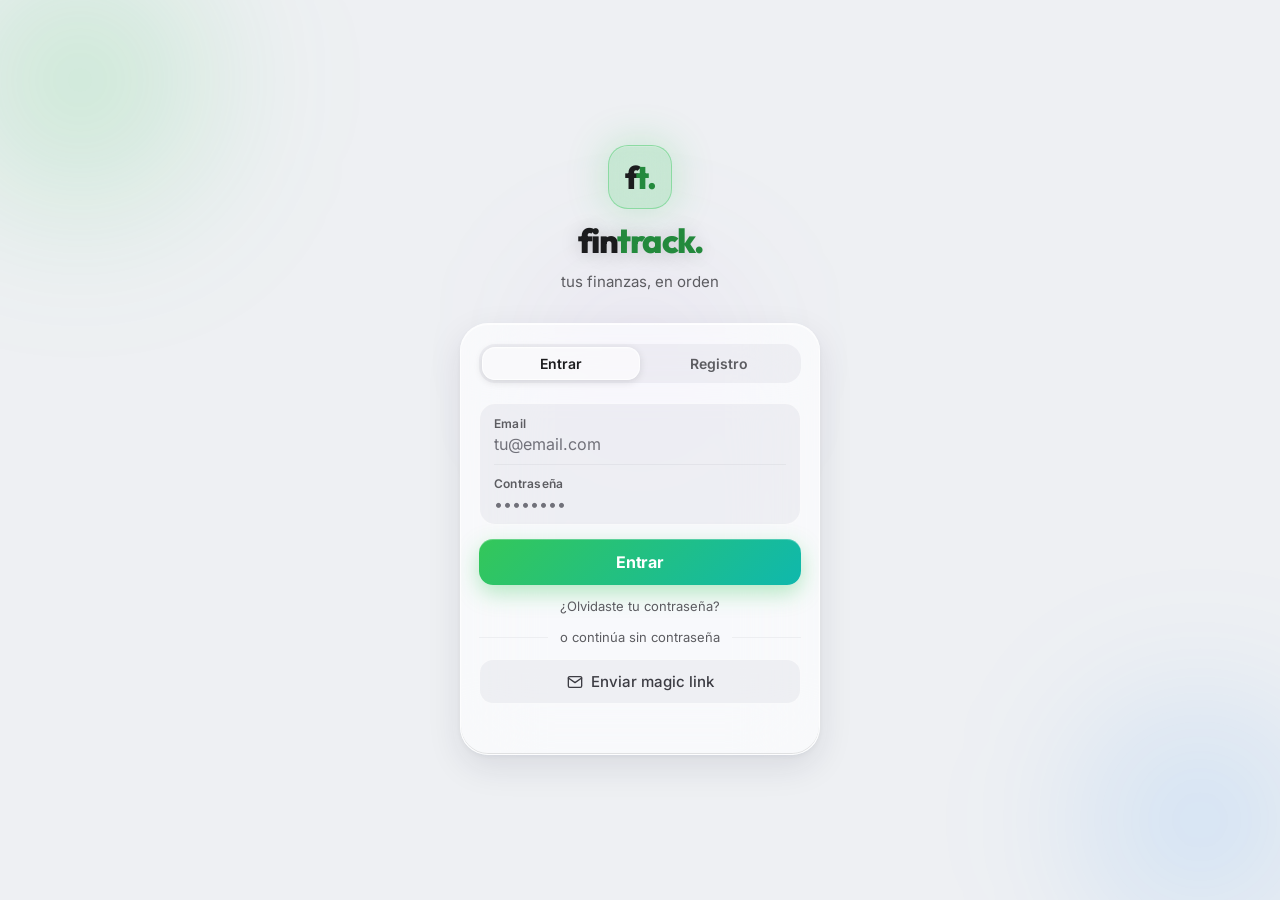
==== index.html @ bbe64546 "fix(core): comprehensive audit remediation, desktop 2-col layout, privacy mode, and performance opti" ====
<!DOCTYPE html>
<html lang="es">
<head>
<meta charset="UTF-8">
<meta name="viewport" content="width=device-width, initial-scale=1.0, maximum-scale=1.0, minimum-scale=1.0, user-scalable=no, viewport-fit=cover, interactive-widget=resizes-content">
<meta name="apple-mobile-web-app-capable" content="yes">
<meta name="apple-mobile-web-app-status-bar-style" content="black-translucent">
<meta name="theme-color" content="#F2F2F7" media="(prefers-color-scheme: light)">
<meta name="theme-color" content="#000000" media="(prefers-color-scheme: dark)">
<link rel="manifest" href="manifest.json">
<title>fintrack</title>
<link rel="preconnect" href="https://fonts.googleapis.com">
<link rel="preconnect" href="https://fonts.gstatic.com" crossorigin>
<link href="https://fonts.googleapis.com/css2?family=Inter:wght@100..900&family=Outfit:wght@800&display=swap" rel="stylesheet">
<script src="./supabase-js.min.js"></script>
<style>
@font-face {
  font-family: 'Inter';
  font-style: normal;
  font-weight: 100 900;
  font-display: swap;
  src: url('./fonts/inter-latin-wght-normal.woff2') format('woff2-variations'),
       url('./fonts/inter-latin-wght-normal.woff2') format('woff2'),
       url('/fonts/inter-latin-wght-normal.woff2') format('woff2-variations'),
       url('/fonts/inter-latin-wght-normal.woff2') format('woff2');
  unicode-range: U+0000-00FF,U+0131,U+0152-0153,U+02BB-02BC,U+02C6,U+02DA,U+02DC,U+0304,U+0308,U+0329,U+2000-206F,U+20AC,U+2122,U+2191,U+2193,U+2212,U+2215,U+FEFF,U+FFFD;
}
*,*::before,*::after{box-sizing:border-box;margin:0;padding:0}
html,body{-webkit-user-select:text;user-select:text;-webkit-touch-callout:default;}
input,textarea,[contenteditable]{-webkit-user-select:text;user-select:text;}
:root{
  --saez-font-sans:'Inter','Inter Variable',-apple-system,BlinkMacSystemFont,'Segoe UI Variable Text','Segoe UI',Roboto,'Helvetica Neue',Arial,sans-serif;
  --accent:#34C759;--accent-dark:#248A3D;
  --bg:#EEF0F3;--bg2:rgba(255,255,255,0.62);--bg3:rgba(120,120,140,0.08);--bg4:rgba(120,120,140,0.14);
  --bg-grouped:#FFFFFF;
  --card-border:rgba(255,255,255,0.65);
  --glass-blur:blur(40px) saturate(180%);
  /* Liquid-glass surface tokens — specular highlight + inner edges + diffuse lift */
  --glass-hi:rgba(255,255,255,0.7);
  --glass-edge:rgba(255,255,255,0.35);
  --glass-inner:0 1px 0 rgba(255,255,255,0.6) inset,0 -0.5px 0 rgba(0,0,0,0.04) inset;
  --text:#1C1C1E;--text2:#3C3C43;--text3:#5C5C61;--text4:#71717A;
  --separator:rgba(60,60,67,0.12);--separator2:rgba(60,60,67,0.06);
  --green:#34C759;--green-text:#1E7B35;--red:#FF3B30;--red-text:#D70015;--amber:#FF9500;--blue:#007AFF;
  --shadow:0 12px 34px rgba(30,30,60,0.10),0 2px 6px rgba(30,30,60,0.05);
  --shadow-sm:0 6px 18px rgba(30,30,60,0.07),0 1px 2px rgba(30,30,60,0.04);
  --card-padding:16px;
  --card-padding-sm:14px;
  --radius-xl:28px;
  --radius-lg:20px;
  --radius-md:16px;
  --radius-sm:14px;
  --radius-xs:10px;
  --radius-pill:9999px;
  --radius:20px;
  --radius-sub:16px;
  --btn-h:44px;
  --input-h:44px;
  --font:var(--saez-font-sans);
  --logo-font:'Outfit',var(--saez-font-sans),sans-serif;
  --brand-green:#248A3D;
  --mono:var(--saez-font-sans);
  --tracking-tight:-0.025em;
  --tracking-normal:-0.01em;
  --tracking-kicker:0.06em;
  --safe-top:env(safe-area-inset-top,0px);--safe-bottom:env(safe-area-inset-bottom,0px);
  --accent-grad:linear-gradient(135deg,#34C759,#0FB8AD);
  --nav-glass:rgba(255,255,255,0.05);
}
@supports (view-transition-name: root){
  ::view-transition-old(root){
    animation: 200ms cubic-bezier(0.4, 0, 1, 1) both ftScreenFadeOut;
  }
  ::view-transition-new(root){
    animation: 260ms cubic-bezier(0.16, 1, 0.3, 1) both ftScreenFadeIn;
  }
  @keyframes ftScreenFadeOut {
    from { opacity: 1; transform: scale(1); }
    to { opacity: 0; transform: scale(0.99); }
  }
  @keyframes ftScreenFadeIn {
    from { opacity: 0; transform: scale(1.01); }
    to { opacity: 1; transform: scale(1); }
  }

  /* Isolation of persistent Liquid Glass bottom nav, mobile header and desktop sidebar from root screen snapshots */
  .bottom-nav {
    view-transition-name: bottom-nav;
  }
  ::view-transition-group(bottom-nav) {
    animation: none;
    z-index: 1000;
  }
  ::view-transition-old(bottom-nav) {
    display: none;
  }
  ::view-transition-new(bottom-nav) {
    animation: none;
  }

  .header {
    view-transition-name: app-header;
  }
  ::view-transition-group(app-header) {
    animation: none;
    z-index: 990;
  }
  ::view-transition-old(app-header) {
    display: none;
  }
  ::view-transition-new(app-header) {
    animation: none;
  }

  .dt-sidebar {
    view-transition-name: dt-sidebar;
  }
  ::view-transition-group(dt-sidebar) {
    animation: none;
    z-index: 990;
  }
  ::view-transition-old(dt-sidebar) {
    display: none;
  }
  ::view-transition-new(dt-sidebar) {
    animation: none;
  }
}
@media(prefers-color-scheme:dark){:root{
  --brand-green:#34C759;--green-text:#34C759;
  --bg:#06060A;--bg2:rgba(54,54,60,0.55);--bg3:rgba(255,255,255,0.07);--bg4:rgba(255,255,255,0.12);
  --bg-grouped:#1C1C1E;
  --card-border:rgba(255,255,255,0.12);
  --glass-hi:rgba(255,255,255,0.22);
  --glass-edge:rgba(255,255,255,0.14);
  --glass-inner:0 1px 0 rgba(255,255,255,0.18) inset,0 -0.5px 0 rgba(0,0,0,0.2) inset;
  --text:#FFFFFF;--text2:rgba(235,235,245,0.78);--text3:rgba(235,235,245,0.58);--text4:rgba(235,235,245,0.48);
  --separator:rgba(84,84,88,0.6);--separator2:rgba(84,84,88,0.36);
  --shadow:0 16px 40px rgba(0,0,0,0.55),0 2px 4px rgba(0,0,0,0.4);
  --shadow-sm:0 8px 22px rgba(0,0,0,0.4),0 1px 2px rgba(0,0,0,0.25);
  --nav-glass:rgba(70,70,78,0.20);
}}

/* LIQUID GLASS SCROLLBARS */
* {
  scrollbar-width: thin;
  scrollbar-color: var(--bg4) transparent;
}
::-webkit-scrollbar {
  width: 7px;
  height: 7px;
}
::-webkit-scrollbar-track {
  background: transparent;
}
::-webkit-scrollbar-thumb {
  background: var(--bg4);
  border-radius: var(--radius-pill);
  border: 1.5px solid transparent;
  background-clip: padding-box;
}
::-webkit-scrollbar-thumb:hover {
  background: var(--text4);
  border: 1.5px solid transparent;
  background-clip: padding-box;
}

html,body{
  height:100%;max-width:100%;overflow-x:hidden;overflow-x:clip;overscroll-behavior-x:none;touch-action:pan-y;
  background:var(--bg);color:var(--text);
  font-family:var(--saez-font-sans, 'Inter', 'Inter Variable', -apple-system, BlinkMacSystemFont, 'Segoe UI Variable Text', 'Segoe UI', Roboto, 'Helvetica Neue', Arial, sans-serif);
  font-size:16px;
  -webkit-font-smoothing:antialiased;
  -moz-osx-font-smoothing:grayscale;
  text-rendering:optimizeLegibility;
  font-feature-settings:'cv02', 'cv03', 'cv04', 'cv11';
}
table, .tabular-nums, .count, .series, .code, .tx-amount, .scard-value, .dc-amount, .pat-total-value, .portfolio-card strong, .portfolio-card>strong, .asset-price, .stat-val, .annual-kpi-card strong, .dt-scard-value, .position-value strong, .pat-hist-table, .pat-acc-theoretical, .pat-acc-input, .budget-input, .compare-val, .invest-stats strong, .asset-change, .invest-operation-value, .lock-key, #txAmount, .amount-input, .compare-diff, .heatmap-tot, .hm-det-tot, .hm-cell .hma, .invest-alloc-item strong, .invest-alloc-item small, .investment-trade-summary, .dt-dc-amount, .btb-value, .pat-acc-calc, .cat-amount-text, .subcat-toggle-pill{
  font-variant-numeric:tabular-nums;
  -webkit-font-feature-settings:'tnum' 1, 'cv02' 1, 'cv03' 1, 'cv04' 1, 'cv11' 1;
  font-feature-settings:'tnum' 1, 'cv02' 1, 'cv03' 1, 'cv04' 1, 'cv11' 1;
}
body{display:flex;flex-direction:column;width:100%;max-width:430px;margin:0 auto;min-height:100dvh;position:relative;}
#tabContent,#dtTabContent,.invest-wrap,.invest-explore,.invest-chips,.positions,.invest-operations,.cat-flip-card,.cat-row,.cat-row-top,.form-row,.budget-input-row{min-width:0;max-width:100%;}
#tabContent,#dtTabContent{overflow-x:hidden;overflow-x:clip;touch-action:pan-y;}

/* AMBIENT MESH BACKGROUND — gives the glass something to refract */
.mesh-bg{position:fixed;inset:0;z-index:-1;overflow:hidden;pointer-events:none;}
.mesh-orb{position:absolute;border-radius:50%;filter:blur(70px);opacity:0.55;animation:meshFloat 22s ease-in-out infinite;}
.mesh-orb.m1{width:380px;height:380px;background:radial-gradient(circle,rgba(52,199,89,0.55),transparent 70%);top:-120px;left:-100px;}
.mesh-orb.m2{width:340px;height:340px;background:radial-gradient(circle,rgba(0,122,255,0.4),transparent 70%);top:30%;right:-120px;animation-delay:-7s;}
.mesh-orb.m3{width:300px;height:300px;background:radial-gradient(circle,rgba(255,149,0,0.3),transparent 70%);bottom:-80px;left:10%;animation-delay:-14s;}
@keyframes meshFloat{0%,100%{transform:translate(0,0) scale(1);}50%{transform:translate(30px,-25px) scale(1.08);}}
@media(prefers-color-scheme:light){.mesh-orb{opacity:0.32;}}

/* LOADING */
.loading-overlay{position:fixed;inset:0;background:var(--bg);display:flex;flex-direction:column;align-items:center;justify-content:center;gap:20px;z-index:997;transition:opacity 0.4s;}
.loading-overlay.hidden{opacity:0;pointer-events:none;}
.ld-wm{position:relative;font-family:var(--logo-font);font-weight:800;font-size:40px;letter-spacing:-1.5px;line-height:1;}
.ld-wm .ld-base{color:var(--text);opacity:0.12;}
.ld-wm .ld-base span,.ld-wm .ld-base .ld-dot{color:var(--brand-green);}
.ld-wm .ld-fill{position:absolute;left:0;top:-30px;padding:30px 0;white-space:nowrap;overflow:hidden;width:0;color:var(--text);animation:ldfill 1.9s cubic-bezier(.62,0,.30,1) infinite;}
.ld-wm .ld-fill span{color:var(--brand-green);text-shadow:0 0 20px rgba(52,199,89,0.85),0 0 6px rgba(52,199,89,0.95);}
.ld-wm .ld-fill .ld-dot{color:var(--brand-green);text-shadow:0 0 20px rgba(52,199,89,0.95);}
@keyframes ldfill{0%{width:0}12%{width:0}58%{width:100%}88%{width:100%}100%{width:100%;opacity:.7}}
@keyframes bounce{0%,80%,100%{transform:scale(0.6);opacity:0.3}40%{transform:scale(1);opacity:1}}
/* PIN LOCK SCREEN */
.lock-screen{position:fixed;inset:0;background:var(--bg);display:flex;flex-direction:column;align-items:center;justify-content:center;gap:18px;z-index:999;padding:24px;}
.lock-logo{font-family:var(--logo-font);font-size:24px;font-weight:800;color:var(--text);letter-spacing:-0.5px;margin-bottom:4px;}
.lock-logo span{color:var(--accent);}
.lock-title{font-size:15px;color:var(--text2);font-weight:500;}
.lock-title.err{color:var(--red);}
.lock-dots{display:flex;gap:16px;margin:6px 0 10px;}
.lock-dots .ld{width:14px;height:14px;border-radius:50%;border:2px solid var(--text3);transition:background .15s,border-color .15s,transform .15s;}
.lock-dots .ld.on{background:var(--accent);border-color:var(--accent);transform:scale(1.1);}
.lock-screen.shake .lock-dots{animation:lockShake .4s;}
@keyframes lockShake{0%,100%{transform:translateX(0)}20%,60%{transform:translateX(-9px)}40%,80%{transform:translateX(9px)}}
.lock-pad{display:grid;grid-template-columns:repeat(3,1fr);gap:18px;max-width:280px;}
.lock-key{width:74px;height:74px;border-radius:50%;border:1px solid var(--card-border);background:var(--bg2);color:var(--text);font-size:26px;font-weight:600;font-family:var(--mono);cursor:pointer;display:flex;align-items:center;justify-content:center;transition:transform .1s,background .2s;-webkit-tap-highlight-color:transparent;font-variant-numeric:tabular-nums;}
.lock-key:active{transform:scale(.9);background:var(--bg3);}
.lock-key.blank{background:transparent;border:none;cursor:default;}
.lock-key.fn{font-size:15px;color:var(--text2);font-family:var(--font);}
.lock-bio{display:flex;align-items:center;gap:8px;background:none;border:none;color:var(--accent);font-size:14px;font-weight:600;font-family:var(--font);cursor:pointer;padding:8px;}

/* OFFLINE BANNER */
.offline-banner{display:none;background:var(--amber);color:#1A1814;text-align:center;padding:8px;font-size:13px;font-weight:700;}
.offline-banner.show{display:block;}

/* AUTH SCREEN */
.auth-screen{
  position:fixed;inset:0;
  background:var(--bg);
  z-index:996;display:none;
  flex-direction:column;align-items:center;justify-content:center;
  padding:32px 20px;
  overflow:hidden;
}
/* Animated background orbs */
.auth-orb{
  position:absolute;border-radius:50%;
  filter:blur(80px);
  pointer-events:none;
  animation:orbFloat 8s ease-in-out infinite;
}
.auth-orb-1{
  width:320px;height:320px;
  background:radial-gradient(circle,rgba(52,199,89,0.35),transparent 70%);
  top:-80px;left:-80px;
  animation-delay:0s;
}
.auth-orb-2{
  width:280px;height:280px;
  background:radial-gradient(circle,rgba(0,122,255,0.25),transparent 70%);
  bottom:-60px;right:-60px;
  animation-delay:3s;
}
.auth-orb-3{
  width:200px;height:200px;
  background:radial-gradient(circle,rgba(175,82,222,0.2),transparent 70%);
  top:40%;left:50%;transform:translate(-50%,-50%);
  animation-delay:5s;
}
@keyframes orbFloat{
  0%,100%{transform:translate(0,0) scale(1);}
  33%{transform:translate(20px,-20px) scale(1.05);}
  66%{transform:translate(-15px,15px) scale(0.97);}
}
.auth-orb-3{animation:orbFloat3 10s ease-in-out infinite;}
@keyframes orbFloat3{
  0%,100%{transform:translate(-50%,-50%) scale(1);}
  50%{transform:translate(-50%,-50%) scale(1.15);}
}
/* Logo section */
.auth-logo-wrap{
  display:flex;flex-direction:column;align-items:center;
  margin-bottom:32px;gap:10px;
  position:relative;z-index:1;
}
.auth-logo-icon{
  width:64px;height:64px;border-radius:var(--radius-lg);
  background:rgba(52,199,89,0.2);
  border:1px solid rgba(52,199,89,0.4);
  box-shadow:0 0 40px rgba(52,199,89,0.25),0 1px 0 rgba(255,255,255,0.15) inset;
  display:flex;align-items:center;justify-content:center;
  -webkit-backdrop-filter:blur(20px);backdrop-filter:blur(20px);
}
.auth-logo{
  font-family:var(--logo-font);font-size:34px;font-weight:800;color:var(--text);letter-spacing:-1.5px;
  text-shadow:0 2px 20px rgba(0,0,0,0.18);
}
.auth-logo span{color:var(--brand-green);}
.auth-logo::after{content:".";color:var(--brand-green);}
.auth-sub{font-size:15px;color:var(--text3);font-weight:400;}

/* Glass card */
.auth-glass-card{
  width:100%;max-width:360px;
  background:var(--bg2);
  -webkit-backdrop-filter:blur(60px) saturate(180%);
  backdrop-filter:blur(60px) saturate(180%);
  border-radius:var(--radius-xl);
  border:1px solid var(--card-border);
  box-shadow:
    0 1px 0 var(--glass-hi) inset,
    0 -1px 0 rgba(0,0,0,0.1) inset,
    var(--shadow);
  padding:20px 18px 22px;
  position:relative;z-index:1;overflow:hidden;
}
.auth-glass-sheen{
  position:absolute;top:0;left:0;right:0;height:1px;
  background:linear-gradient(90deg,transparent 0%,rgba(255,255,255,0.5) 40%,rgba(255,255,255,0.6) 60%,transparent 100%);
  pointer-events:none;
}

/* Tabs with sliding pill */
.auth-tabs{
  display:flex;gap:0;margin-bottom:20px;
  background:var(--bg3);
  border-radius:var(--radius-md);padding:3px;
  position:relative;
}
.auth-tab-pill{
  position:absolute;
  top:3px;bottom:3px;
  border-radius:calc(var(--radius-md) - 3px);
  background:var(--bg2);
  border:0.5px solid var(--card-border);
  box-shadow:0 1px 0 rgba(255,255,255,0.2) inset,0 2px 8px rgba(0,0,0,0.12);
  transition:left 0.3s cubic-bezier(0.34,1.28,0.64,1),width 0.3s cubic-bezier(0.34,1.28,0.64,1);
  pointer-events:none;z-index:0;
}
.auth-tab{
  flex:1;text-align:center;padding:8px;
  font-size:14px;font-weight:600;
  color:var(--text3);
  cursor:pointer;border-radius:calc(var(--radius-md) - 3px);
  transition:color 0.2s;
  position:relative;z-index:1;
  border:0;background:transparent;font-family:inherit;
}
.auth-tab.active{color:var(--text);}
.sr-only{position:absolute!important;width:1px!important;height:1px!important;padding:0!important;margin:-1px!important;overflow:hidden!important;clip:rect(0,0,0,0)!important;white-space:nowrap!important;border:0!important;}

/* Grouped input field */
.auth-field-group{
  background:var(--bg3);
  border:0.5px solid var(--card-border);
  border-radius:var(--radius-md);
  overflow:hidden;
  margin-bottom:14px;
  transition:border-color 0.2s,box-shadow 0.2s;
}
.auth-field-group:focus-within{
  border-color:var(--accent);
  box-shadow:0 0 0 3px rgba(52,199,89,0.22);
}
.auth-field{padding:12px 14px 10px;}
.auth-field-label{
  display:block;font-size:12px;font-weight:600;
  color:var(--text3);
  letter-spacing:0.02em;margin-bottom:3px;
}
.auth-input{
  width:100%;background:none;border:none;
  color:var(--text);
  padding:0;font-size:16px;
  font-family:var(--font);outline:none;
}
.auth-input::placeholder{color:var(--text4);}
.auth-field-divider{height:0.5px;background:var(--separator2);margin:0 14px;}

/* Submit button */
.auth-btn{
  width:100%;min-height:var(--btn-h);padding:13px;border:none;border-radius:var(--radius-sm);
  background:var(--accent-grad);color:#fff;
  cursor:pointer;font-size:16px;font-weight:700;
  font-family:var(--font);
  transition:opacity 0.15s,transform 0.1s;
  box-shadow:0 8px 22px rgba(52,199,89,0.35),0 1px 0 rgba(255,255,255,0.25) inset;
  letter-spacing:-0.1px;
}
.auth-btn:active{transform:scale(0.97);opacity:0.9;}

/* Divider */
.auth-divider{display:flex;align-items:center;gap:12px;margin:14px 0;}
.auth-divider span{font-size:13px;color:var(--text3);white-space:nowrap;}
.auth-divider::before,.auth-divider::after{content:'';flex:1;height:0.5px;background:var(--separator2);}

/* Magic link button */
.auth-magic-btn{
  width:100%;min-height:var(--btn-h);padding:12px;
  border:1px solid var(--card-border);
  border-radius:var(--radius-sm);
  background:var(--bg3);
  color:var(--text2);
  cursor:pointer;font-size:15px;font-weight:500;
  font-family:var(--font);
  display:flex;align-items:center;justify-content:center;gap:8px;
  transition:all 0.15s;
}
.auth-magic-btn:hover{background:var(--bg4);color:var(--text);}
.auth-link-btn{background:none;border:none;color:var(--text3);font-size:13px;font-family:var(--font);cursor:pointer;-webkit-tap-highlight-color:transparent;}
.auth-link-btn:hover{color:var(--text);text-decoration:underline;}
.auth-magic-icon{font-size:16px;}
.auth-msg{font-size:13px;font-weight:600;text-align:center;margin-top:12px;min-height:16px;}
.auth-msg.ok{color:var(--green);}.auth-msg.err{color:var(--red);}

/* Magic sent */
.magic-sent{text-align:center;padding:20px 0;}
.magic-sent .magic-icon{font-size:48px;margin-bottom:14px;}
.magic-sent p{font-size:15px;color:var(--text2);line-height:1.6;}
.magic-sent strong{color:var(--text);}
.magic-sent small{font-size:13px;color:var(--text3);margin-top:10px;display:block;}

/* HEADER */
.header{display:flex;align-items:center;gap:10px;padding:calc(10px + var(--safe-top)) 16px 10px;background:var(--bg);position:sticky;top:0;z-index:50;border-bottom:0.5px solid var(--separator2);}
.app-mark{height:28px;display:flex;align-items:center;font-family:var(--logo-font);font-size:23px;font-weight:800;letter-spacing:-1.4px;color:var(--text);}
.app-mark .mark-accent{color:var(--brand-green);}
.header-right{display:flex;align-items:center;gap:8px;margin-left:auto;}
.header-actions{display:flex;align-items:center;}
.header-gear{width:36px;height:36px;border:0;border-radius:50%;background:var(--bg3);color:var(--text2);display:flex;align-items:center;justify-content:center;cursor:pointer;-webkit-tap-highlight-color:transparent;position:relative;}
.header-gear::after{content:'';position:absolute;inset:-6px;}
.header-gear:active{background:var(--bg4);transform:scale(.94);}
.period-toolbar{display:flex;align-items:center;gap:6px;}
.header.period-hidden .period-toolbar{display:none;}
@keyframes pulse{0%,100%{opacity:1}50%{opacity:0.3}}
.month-nav{display:flex;align-items:center;gap:4px;}
.home-annual-toggle{background:var(--bg3);border:none;color:var(--text3);width:32px;height:32px;border-radius:50%;cursor:pointer;font-size:15px;display:flex;align-items:center;justify-content:center;transition:all 0.15s;-webkit-tap-highlight-color:transparent;margin-right:2px;position:relative;}
.home-annual-toggle::after{content:'';position:absolute;inset:-6px;}
.home-annual-toggle.active{background:var(--accent);color:#fff;}
#dtHomeAnnualBtn{width:auto;height:auto;border-radius:var(--radius-pill);padding:7px 14px;font-size:12px;font-weight:600;gap:6px;display:flex;}
.nav-btn{background:var(--bg3);border:none;color:var(--text3);width:32px;height:32px;border-radius:50%;cursor:pointer;display:flex;align-items:center;justify-content:center;transition:all 0.15s;-webkit-tap-highlight-color:transparent;position:relative;}
.nav-btn svg{width:14px;height:14px;display:block;}
.nav-btn::after{content:'';position:absolute;inset:-6px;}
.nav-btn:active{background:var(--bg4);transform:scale(0.94);}
.month-label{font-size:14px;font-weight:600;color:var(--text);min-width:120px;text-align:center;letter-spacing:-0.2px;cursor:pointer;user-select:none;border-radius:var(--radius-pill);padding:4px 8px;transition:background-color 0.15s,transform 0.15s;-webkit-tap-highlight-color:transparent;}
.month-label:hover{background-color:var(--bg3);}
.month-label:active{transform:scale(0.96);background-color:var(--bg4);}
.dt-month-label{cursor:pointer;user-select:none;border-radius:var(--radius-pill);padding:4px 8px;transition:background-color 0.15s,transform 0.15s;}
.dt-month-label:hover{background-color:var(--bg3);}
.dt-month-label:active{transform:scale(0.96);background-color:var(--bg4);}

/* MONTH PICKER MODAL */
.month-picker-modal{max-width:380px;}
.month-picker-header{display:flex;align-items:center;justify-content:space-between;margin:4px 0 16px;padding:0 6px;}
.month-picker-year{font-size:20px;font-weight:700;color:var(--text);font-family:var(--font);letter-spacing:-0.4px;}
.month-picker-grid{display:grid;grid-template-columns:repeat(3,1fr);gap:10px;margin-bottom:16px;}
.month-picker-btn{padding:13px 8px;border:1px solid var(--card-border);background:var(--bg3);border-radius:var(--radius-md);font-size:14px;font-weight:600;color:var(--text2);cursor:pointer;text-align:center;transition:all 0.18s cubic-bezier(0.2,0.8,0.2,1);-webkit-tap-highlight-color:transparent;font-family:var(--font);}
.month-picker-btn:hover{background:var(--bg4);color:var(--text);border-color:var(--accent);}
.month-picker-btn.active{background:var(--accent-grad);color:#fff;border-color:transparent;font-weight:700;box-shadow:0 6px 16px rgba(52,199,89,0.35);}
.month-picker-btn.current-month:not(.active){border-color:var(--accent);color:var(--accent);font-weight:700;}
.month-picker-btn:active{transform:scale(0.95);}
.month-picker-all-year-btn:hover{background:var(--bg4);}
.month-picker-all-year-btn:active{transform:scale(0.97);}

/* SUMMARY CARDS */
.summary{display:grid;grid-template-columns:1fr 1fr 1fr;gap:10px;padding:8px 16px;}
.scard{background:var(--bg2);border-radius:var(--radius-md);padding:var(--card-padding-sm, 14px);box-shadow:var(--glass-inner),var(--shadow-sm);border:1px solid var(--card-border);transition:transform 0.15s;}
.scard.t-inc{background:linear-gradient(160deg,rgba(52,199,89,0.18),var(--bg2) 62%);}
.scard.t-exp{background:linear-gradient(160deg,rgba(255,59,48,0.15),var(--bg2) 62%);}
.scard.t-bal{background:linear-gradient(160deg,rgba(0,122,255,0.15),var(--bg2) 62%);}
.scard:active{transform:scale(0.97);}
.scard-label{font-size:11px;font-weight:600;letter-spacing:0.06em;text-transform:uppercase;color:var(--text3);margin-bottom:6px;}
.scard-value{font-family:var(--mono);font-size:clamp(14px, 4.2vw, 18px);font-weight:800;color:var(--text);letter-spacing:-0.5px;font-variant-numeric:tabular-nums;white-space:nowrap;overflow:hidden;text-overflow:ellipsis;}
.scard-value.inc{color:var(--green-text);}.scard-value.exp{color:var(--red);}

/* TOTAL BUDGET BAR */
.budget-total-bar{margin:0 16px 8px;background:var(--bg2);border-radius:var(--radius-md);padding:var(--card-padding, 16px);box-shadow:var(--glass-inner),var(--shadow-sm);border:1px solid var(--card-border);}
.btb-top{display:flex;justify-content:space-between;align-items:baseline;margin-bottom:7px;}
.btb-label{font-size:12px;font-weight:500;color:var(--text3);}
.btb-value{font-family:var(--mono);font-size:12px;font-weight:500;}
.btb-bar-bg{height:6px;background:var(--bg4);border-radius:var(--radius-pill);overflow:hidden;}
.btb-bar-fill{height:6px;border-radius:var(--radius-pill);transition:width 0.45s cubic-bezier(0.2,0.8,0.2,1);will-change:width;}

/* DONUT */
.chart-area{margin:4px 16px 0;padding:22px 16px 18px;display:flex;flex-direction:column;align-items:center;
  background:var(--bg2);border-radius:var(--radius-lg);box-shadow:var(--glass-inner),var(--shadow-sm);border:1px solid var(--card-border);position:relative;
}
.donut-container{position:relative;width:190px;height:190px;cursor:pointer;}
.donut-container canvas{position:absolute;top:0;left:0;width:100%!important;height:100%!important;}
.donut-center{position:absolute;inset:0;display:flex;flex-direction:column;align-items:center;justify-content:center;pointer-events:none;gap:1px;z-index:2;}
.dc-pct{font-size:11px;font-weight:600;color:var(--text3);letter-spacing:0.06em;text-transform:uppercase;}
.dc-amount{font-family:var(--mono);font-size:21px;font-weight:800;color:var(--text);letter-spacing:-0.5px;max-width:calc(100% - 24px);white-space:nowrap;overflow:hidden;text-overflow:ellipsis;}
.dc-cat{font-size:12px;color:var(--text3);max-width:80px;text-align:center;line-height:1.3;font-weight:500;}
.legend{display:flex;flex-wrap:wrap;gap:6px 16px;padding:10px 16px 4px;justify-content:center;}
.leg-item{display:flex;align-items:center;gap:5px;font-size:12px;font-weight:500;color:var(--text2);}
.leg-dot{width:9px;height:9px;border-radius:50%;flex-shrink:0;}
.balance-adjustment-note{width:100%;text-align:center;margin:8px 0 0;font-size:12px;font-weight:600;min-height:16px;}
.uncomputed-expenses-note{width:100%;text-align:center;margin:4px 0 0;font-size:12px;font-weight:600;color:var(--text3);min-height:16px;}

/* ==========================================================================
   SISTEMA DE FLIP 3D DE ALTO RENDIMIENTO (GPU COMPOSITOR 60/120 FPS)
   ========================================================================== */

/* 1. Contenedores de Perspectiva */
.flip-card,
.dt-flip-wrap,
.cat-flip-card {
  perspective: 1400px;
  -webkit-perspective: 1400px;
  perspective-origin: center center;
  -webkit-perspective-origin: center center;
  transform-style: preserve-3d;
  -webkit-transform-style: preserve-3d;
  position: relative;
  isolation: isolate;
}

.flip-card {
  margin: 4px 16px 0;
}
#homeFlip {
  margin: 4px 16px 20px;
  position: relative;
  z-index: 6;
}
.flip-card .chart-area {
  margin: 0;
  min-height: 310px;
  justify-content: center;
}
.dt-flip-wrap {
  width: 100%;
  max-width: 100%;
  margin: 0 auto;
}
.dt-flip-wrap .flip-face {
  cursor: pointer;
}
.dt-flip-wrap .flip-inner {
  min-height: 330px;
}
.dt-flip-wrap .flip-front {
  position: relative;
  transform: rotateY(0deg) translateZ(1px);
  justify-content: center;
}
.dt-flip-wrap .flip-back {
  position: absolute;
  top: 0;
  left: 0;
  width: 100%;
  transform: rotateY(180deg) translateZ(1px);
  justify-content: flex-start;
}

.cat-flip-card {
  margin: 0 0 10px 0;
}
.cat-arch-card {
  margin: 0 0 10px 0;
}

/* 2. Rotor 3D (.flip-inner) */
.flip-inner {
  position: relative;
  width: 100%;
  transform-origin: center center;
  -webkit-transform-origin: center center;
  transform-style: preserve-3d;
  -webkit-transform-style: preserve-3d;
  transition: transform 0.62s cubic-bezier(0.22, 1, 0.36, 1);
  will-change: transform;
}

.flip-inner.flipped {
  transform: rotateY(180deg);
}

/* 3. Caras 3D y Poda de Cara Trasera por Hardware + Blindaje Antisolapamiento */
.flip-face {
  margin: 0;
  width: 100%;
  backface-visibility: hidden !important;
  -webkit-backface-visibility: hidden !important;
  transform-style: preserve-3d;
  -webkit-transform-style: preserve-3d;
  cursor: pointer;
  -webkit-font-smoothing: subpixel-antialiased;
  box-sizing: border-box;
}

/* Cara Frontal */
.flip-front {
  position: relative;
  transform: rotateY(0deg) translateZ(1px);
  z-index: 2;
  pointer-events: auto;
  visibility: visible;
  transition: transform 0.62s cubic-bezier(0.22, 1, 0.36, 1), visibility 0s linear 0s;
}

/* Cara Trasera: oculta en reposo para evitar superposición 2D durante animaciones de pestaña */
.flip-back {
  position: absolute;
  top: 0;
  left: 0;
  width: 100%;
  transform: rotateY(180deg) translateZ(1px);
  justify-content: flex-start;
  z-index: 1;
  pointer-events: none;
  visibility: hidden;
  transition: transform 0.62s cubic-bezier(0.22, 1, 0.36, 1), visibility 0s linear 0.31s;
}

/* Estado VOLTEADO: la frontal se oculta a mitad de giro (0.31s) y la trasera se hace visible de inmediato */
.flip-inner.flipped .flip-front {
  visibility: hidden;
  pointer-events: none;
  transition: transform 0.62s cubic-bezier(0.22, 1, 0.36, 1), visibility 0s linear 0.31s;
}
.flip-inner.flipped .flip-back {
  visibility: visible;
  pointer-events: auto;
  transition: transform 0.62s cubic-bezier(0.22, 1, 0.36, 1), visibility 0s linear 0s;
}

/* Estado NO VOLTEADO (reposo): la frontal visible de inmediato, la trasera oculta tras cruzar 90° */
.flip-inner:not(.flipped) .flip-front {
  visibility: visible;
  pointer-events: auto;
  transition: transform 0.62s cubic-bezier(0.22, 1, 0.36, 1), visibility 0s linear 0s;
}
.flip-inner:not(.flipped) .flip-back {
  visibility: hidden;
  pointer-events: none;
  transition: transform 0.62s cubic-bezier(0.22, 1, 0.36, 1), visibility 0s linear 0.31s;
}

.donut-container {
  cursor: default;
}

/* 4. Donut ⇄ Heatmap Hero Card (Cero Layout Shifts) */
#homeFlip .flip-inner {
  min-height: 310px;
}

/* 5. Tarjetas de Categorías: Blindaje contra 3D Flattening y Layout Shifts */
.cat-flip-card .cat-row.flip-front {
  margin-bottom: 0;
}
.cat-flip-card .flip-inner {
  position: relative;
  transition: transform 0.62s cubic-bezier(0.22, 1, 0.36, 1), height 0.62s cubic-bezier(0.22, 1, 0.36, 1);
  transform-style: preserve-3d;
  -webkit-transform-style: preserve-3d;
  will-change: transform, height;
}

/* Neutralización de backdrop-filter dentro del contexto 3D */
.cat-flip-card .cat-row {
  -webkit-backdrop-filter: none !important;
  backdrop-filter: none !important;
  background: var(--bg2) !important;
  margin-bottom: 0 !important;
}

/* Evitar que el estado :active rompa la matriz de rotación 3D */
.cat-flip-card .cat-row.flip-front:active {
  transform: rotateY(0deg) translateZ(1px) scale(0.988) !important;
  opacity: 0.94;
}

.cat-flip-card .flip-back {
  padding: 16px 18px;
  box-sizing: border-box;
  position: absolute !important;
  top: 0;
  left: 0;
  width: 100%;
  border-radius: 22px !important;
  margin-bottom: 0;
  background: var(--bg2);
  box-shadow: var(--glass-inner), var(--shadow-sm);
  border: 1px solid var(--card-border);
  transform: rotateY(180deg) translateZ(1px);
}
.cat-flip-card .flip-back.chart-card {
  border-radius: 22px !important;
  margin-bottom: 0;
  box-shadow: var(--glass-inner), var(--shadow-sm);
}
.cat-drag-handle {
  cursor: grab;
  padding: 10px;
  color: var(--text3);
  touch-action: none;
  flex-shrink: 0;
  font-size: 16px;
  line-height: 1;
  user-select: none;
  min-width: 44px;
  min-height: 44px;
  display: inline-flex;
  align-items: center;
  justify-content: center;
}
.cat-flip-card.cat-dragging {
  opacity: 0.9;
  box-shadow: 0 10px 26px rgba(0,0,0,0.22);
  z-index: 60;
  position: relative;
}
.cat-flip-card.cat-dragging .flip-inner {
  pointer-events: none;
}
.heatmap-head{width:100%;display:flex;justify-content:space-between;align-items:baseline;padding:2px 4px 12px;}
.heatmap-title{font-size:13px;font-weight:700;color:var(--text);}
.heatmap-tot{font-size:12px;font-weight:600;color:var(--text3);}
.heatmap-dow{width:100%;display:grid;grid-template-columns:repeat(7,1fr);gap:5px;margin-bottom:5px;}
.heatmap-dow span{text-align:center;font-size:10px;font-weight:600;color:var(--text3);text-transform:uppercase;letter-spacing:0.06em;}
.heatmap-grid{width:100%;display:grid;grid-template-columns:repeat(7,1fr);gap:5px;}
.hm-cell{aspect-ratio:1;border-radius:var(--radius-xs);display:flex;flex-direction:column;align-items:center;justify-content:center;gap:1px;cursor:pointer;transition:transform .12s;}
.hm-cell:active{transform:scale(0.9);}
.hm-cell.empty{background:transparent;cursor:default;}
.hm-cell.zero{background:var(--bg4);}
.hm-cell.sel{outline:2px solid var(--accent);outline-offset:1px;}
.hm-cell .hmd{font-size:11px;font-weight:700;}
.hm-cell .hma{font-size:9px;font-weight:600;opacity:.85;}
.heatmap-detail{width:100%;margin-top:12px;min-height:20px;}
.hm-det-top{display:flex;justify-content:space-between;align-items:baseline;margin-bottom:8px;}
.hm-det-day{font-size:13px;font-weight:700;color:var(--text);text-transform:capitalize;}
.hm-det-tot{font-size:13px;font-weight:700;color:var(--red);}
.hm-det-row{display:flex;align-items:center;gap:8px;padding:5px 0;border-top:1px solid var(--card-border);font-size:12px;}
.hm-det-row .d{width:8px;height:8px;border-radius:3px;flex-shrink:0;}
.hm-det-row .n{flex:1;text-transform:capitalize;color:var(--text);}
.hm-det-row .nt{color:var(--text3);font-size:11px;}
.hm-det-row .a{font-weight:700;color:var(--red);}
.hm-det-empty{font-size:12px;color:var(--text3);text-align:center;padding:6px 0;}

/* SMALL ANIMATIONS — app-wide micro-interactions */
@keyframes ftFadeUp{from{opacity:0;transform:translateY(8px);}to{opacity:1;transform:translateY(0);}}
@keyframes ftPop{from{opacity:0;transform:scale(.96);}to{opacity:1;transform:scale(1);}}
.summary .scard{animation:ftFadeUp .34s cubic-bezier(.25,.46,.45,.94) both;}
.summary .scard:nth-child(2){animation-delay:.05s;} .summary .scard:nth-child(3){animation-delay:.1s;}
.flip-card{animation:ftPop .4s cubic-bezier(.25,.46,.45,.94) both;animation-delay:.08s;}
@media(max-width:380px){.summary .scard{padding:12px 10px;}.summary .scard-val{font-size:15px;}}
.filter-chip,.nav-btn,.sort-select,.btn-save,.btn-cancel,.auth-btn,.settings-btn,.home-annual-toggle{transition:transform .12s ease,background .2s ease,color .2s ease,box-shadow .2s ease;}
.filter-chip:active,.nav-btn:active,.btn-save:active,.btn-cancel:active,.auth-btn:active,.settings-btn:active,.home-annual-toggle:active,.bnav-btn:active{transform:scale(.93);}
.fab{transition:transform .15s cubic-bezier(.34,1.56,.64,1),box-shadow .2s ease;}
.fab:active{transform:scale(.88);}
.scard,.cat-row,.acc-card{transition:transform .15s ease,box-shadow .2s ease;}
@media(hover:hover){.scard:hover,.cat-row:hover{transform:translateY(-2px);} .filter-chip:hover{background:var(--bg3);}}

/* ==========================================================================
   LIQUID GLASS BOTTOM NAV — iOS 27 REVOLUTION (OPTICAL EDITION)
   High-transparency fluid dielectric matrix, Fresnel caustics,
   prismatic rim chromatic dispersion & liquid lens active capsule.
   ========================================================================== */
.bottom-nav {
  position: fixed;
  bottom: calc(12px + var(--safe-bottom));
  left: 50%;
  transform: translateX(-50%);
  width: calc(100% - 24px);
  max-width: 408px;
  /* Matriz de tinte líquida ultraclara: alfa 0.08 a 0.16 para máxima refracción */
  background: linear-gradient(
    135deg,
    rgba(255, 255, 255, 0.09) 0%,
    rgba(20, 24, 34, 0.13) 40%,
    rgba(10, 14, 22, 0.15) 100%
  );
  -webkit-backdrop-filter: blur(20px) saturate(215%) brightness(1.07) contrast(108%);
  backdrop-filter: blur(20px) saturate(215%) brightness(1.07) contrast(108%);
  border-radius: 9999px;
  border: none;
  /* Reflejos especulares hiperfinos y suspensión aérea ingrávida */
  box-shadow:
    0 1.2px 0.6px rgba(255, 255, 255, 0.52) inset,
    0 -1px 1px rgba(255, 255, 255, 0.14) inset,
    0 0 16px 1px rgba(255, 255, 255, 0.05) inset,
    0 4px 14px -2px rgba(0, 0, 0, 0.24),
    0 14px 34px -6px rgba(0, 0, 0, 0.28),
    0 28px 56px -12px rgba(0, 0, 0, 0.22);
  display: flex;
  z-index: 60;
  padding: 5px;
  gap: 2px;
  overflow: hidden;
  isolation: isolate;
  user-select: none;
  -webkit-user-select: none;
  transition: transform 0.35s cubic-bezier(0.22, 1, 0.36, 1);
  view-transition-name: bottom-nav;
}

/* Wet-glass Prismatic Rim — aberración cromática perimétrica y ángulo crítico de Fresnel */
.bottom-nav::before {
  content: '';
  position: absolute;
  inset: 0;
  border-radius: inherit;
  padding: 1.35px;
  background: conic-gradient(
    from 135deg at 50% 50%,
    rgba(255, 255, 255, 0.85) 0deg,
    rgba(160, 220, 255, 0.45) 32deg,
    rgba(255, 255, 255, 0.12) 88deg,
    rgba(220, 185, 255, 0.40) 155deg,
    rgba(255, 255, 255, 0.80) 180deg,
    rgba(255, 220, 175, 0.32) 225deg,
    rgba(255, 255, 255, 0.10) 275deg,
    rgba(165, 235, 255, 0.42) 325deg,
    rgba(255, 255, 255, 0.85) 360deg
  );
  -webkit-mask: linear-gradient(#000 0 0) content-box, linear-gradient(#000 0 0);
  -webkit-mask-composite: xor;
  mask-composite: exclude;
  pointer-events: none;
  z-index: 3;
}

/* Specular Catch — curvatura de lente convexa y menisco rasante */
.bottom-nav::after {
  content: '';
  position: absolute;
  inset: 0;
  border-radius: inherit;
  background:
    radial-gradient(ellipse 65% 48% at 26% -6%, rgba(255, 255, 255, 0.32), transparent 58%),
    radial-gradient(ellipse 55% 42% at 78% -4%, rgba(255, 255, 255, 0.20), transparent 52%),
    linear-gradient(180deg, rgba(255, 255, 255, 0.08) 0%, transparent 40%, rgba(255, 255, 255, 0.04) 100%);
  pointer-events: none;
  z-index: 0;
}

/* Cápsula activa (.bnav-pill) — lente de cristal líquido translúcida */
.bnav-pill {
  position: absolute;
  top: 4.5px;
  bottom: 4.5px;
  border-radius: 9999px;
  background: linear-gradient(
    180deg,
    rgba(255, 255, 255, 0.16) 0%,
    rgba(255, 255, 255, 0.04) 100%
  );
  border: 0.5px solid rgba(255, 255, 255, 0.36);
  box-shadow:
    0 1.5px 0.5px rgba(255, 255, 255, 0.55) inset,
    0 -0.8px 1.5px rgba(0, 0, 0, 0.12) inset,
    0 3px 12px -2px rgba(0, 0, 0, 0.18),
    0 1px 3px rgba(0, 0, 0, 0.08);
  transition:
    left 0.30s cubic-bezier(0.25, 1.15, 0.35, 1),
    width 0.30s cubic-bezier(0.25, 1.15, 0.35, 1);
  pointer-events: none;
  z-index: 0;
  will-change: left, width;
  -webkit-backdrop-filter: brightness(1.15) saturate(125%);
  backdrop-filter: brightness(1.15) saturate(125%);
}

/* Modo claro nativo */
@media (prefers-color-scheme: light) {
  .bottom-nav {
    background: linear-gradient(
      135deg,
      rgba(255, 255, 255, 0.35) 0%,
      rgba(242, 246, 255, 0.18) 50%,
      rgba(255, 255, 255, 0.28) 100%
    );
    -webkit-backdrop-filter: blur(20px) saturate(215%) brightness(1.05) contrast(106%);
    backdrop-filter: blur(20px) saturate(215%) brightness(1.05) contrast(106%);
    box-shadow:
      0 1.2px 0.6px rgba(255, 255, 255, 0.95) inset,
      0 -1px 1px rgba(255, 255, 255, 0.45) inset,
      0 0 16px rgba(255, 255, 255, 0.30) inset,
      0 4px 14px -2px rgba(20, 32, 60, 0.06),
      0 14px 30px -4px rgba(20, 32, 60, 0.08),
      0 26px 50px -10px rgba(20, 32, 60, 0.05);
  }
  .bottom-nav::before {
    background: conic-gradient(
      from 135deg at 50% 50%,
      rgba(255, 255, 255, 0.98) 0deg,
      rgba(175, 220, 255, 0.65) 35deg,
      rgba(255, 255, 255, 0.25) 90deg,
      rgba(225, 195, 255, 0.55) 160deg,
      rgba(255, 255, 255, 0.90) 180deg,
      rgba(255, 225, 185, 0.45) 230deg,
      rgba(255, 255, 255, 0.20) 280deg,
      rgba(180, 235, 255, 0.60) 330deg,
      rgba(255, 255, 255, 0.98) 360deg
    );
  }
  .bottom-nav::after {
    background:
      radial-gradient(ellipse 65% 50% at 28% -8%, rgba(255, 255, 255, 0.65), transparent 60%),
      radial-gradient(ellipse 55% 45% at 76% -6%, rgba(255, 255, 255, 0.45), transparent 55%),
      linear-gradient(180deg, rgba(255, 255, 255, 0.25) 0%, transparent 45%);
  }
  .bnav-pill {
    background: linear-gradient(
      180deg,
      rgba(255, 255, 255, 0.55) 0%,
      rgba(255, 255, 255, 0.30) 100%
    );
    border-color: rgba(255, 255, 255, 0.85);
    box-shadow:
      0 1.5px 0.5px #FFFFFF inset,
      0 -0.8px 1.5px rgba(20, 30, 50, 0.05) inset,
      0 3px 12px rgba(20, 30, 50, 0.08),
      0 1px 3px rgba(20, 30, 50, 0.04);
    -webkit-backdrop-filter: brightness(1.08) saturate(115%);
    backdrop-filter: brightness(1.08) saturate(115%);
  }
  .bnav-label {
    text-shadow: 0 1px 1.5px rgba(255, 255, 255, 0.95), 0 0 5px rgba(255, 255, 255, 0.80);
  }
  .bnav-btn.active .bnav-label {
    color: var(--brand-green);
    text-shadow: 0 1px 1px rgba(255, 255, 255, 0.85);
  }
  .bnav-btn svg {
    filter: drop-shadow(0 1px 1.5px rgba(255, 255, 255, 0.95)) drop-shadow(0 1px 3px rgba(20, 30, 50, 0.18));
  }
  .bnav-btn.active svg {
    color: var(--brand-green);
    filter: drop-shadow(0 1px 1.5px rgba(255, 255, 255, 0.95)) drop-shadow(0 1px 2px rgba(20, 30, 50, 0.12));
  }
}

/* Modo claro forzado por atributo data-theme="light" */
html[data-theme="light"] .bottom-nav {
  background: linear-gradient(
    135deg,
    rgba(255, 255, 255, 0.35) 0%,
    rgba(242, 246, 255, 0.18) 50%,
    rgba(255, 255, 255, 0.28) 100%
  );
  -webkit-backdrop-filter: blur(20px) saturate(215%) brightness(1.05) contrast(106%);
  backdrop-filter: blur(20px) saturate(215%) brightness(1.05) contrast(106%);
  box-shadow:
    0 1.2px 0.6px rgba(255, 255, 255, 0.95) inset,
    0 -1px 1px rgba(255, 255, 255, 0.45) inset,
    0 0 16px rgba(255, 255, 255, 0.30) inset,
    0 4px 14px -2px rgba(20, 32, 60, 0.06),
    0 14px 30px -4px rgba(20, 32, 60, 0.08),
    0 26px 50px -10px rgba(20, 32, 60, 0.05);
}
html[data-theme="light"] .bottom-nav::before {
  background: conic-gradient(
    from 135deg at 50% 50%,
    rgba(255, 255, 255, 0.98) 0deg,
    rgba(175, 220, 255, 0.65) 35deg,
    rgba(255, 255, 255, 0.25) 90deg,
    rgba(225, 195, 255, 0.55) 160deg,
    rgba(255, 255, 255, 0.90) 180deg,
    rgba(255, 225, 185, 0.45) 230deg,
    rgba(255, 255, 255, 0.20) 280deg,
    rgba(180, 235, 255, 0.60) 330deg,
    rgba(255, 255, 255, 0.98) 360deg
  );
}
html[data-theme="light"] .bottom-nav::after {
  background:
    radial-gradient(ellipse 65% 50% at 28% -8%, rgba(255, 255, 255, 0.65), transparent 60%),
    radial-gradient(ellipse 55% 45% at 76% -6%, rgba(255, 255, 255, 0.45), transparent 55%),
    linear-gradient(180deg, rgba(255, 255, 255, 0.25) 0%, transparent 45%);
}
html[data-theme="light"] .bnav-pill {
  background: linear-gradient(
    180deg,
    rgba(255, 255, 255, 0.55) 0%,
    rgba(255, 255, 255, 0.30) 100%
  );
  border-color: rgba(255, 255, 255, 0.85);
  box-shadow:
    0 1.5px 0.5px #FFFFFF inset,
    0 -0.8px 1.5px rgba(20, 30, 50, 0.05) inset,
    0 3px 12px rgba(20, 30, 50, 0.08),
    0 1px 3px rgba(20, 30, 50, 0.04);
  -webkit-backdrop-filter: brightness(1.08) saturate(115%);
  backdrop-filter: brightness(1.08) saturate(115%);
}
html[data-theme="light"] .bnav-label {
  text-shadow: 0 1px 1.5px rgba(255, 255, 255, 0.95), 0 0 5px rgba(255, 255, 255, 0.80);
}
html[data-theme="light"] .bnav-btn.active .bnav-label {
  color: var(--brand-green);
  text-shadow: 0 1px 1px rgba(255, 255, 255, 0.85);
}
html[data-theme="light"] .bnav-btn svg {
  filter: drop-shadow(0 1px 1.5px rgba(255, 255, 255, 0.95)) drop-shadow(0 1px 3px rgba(20, 30, 50, 0.18));
}
html[data-theme="light"] .bnav-btn.active svg {
  color: var(--brand-green);
  filter: drop-shadow(0 1px 1.5px rgba(255, 255, 255, 0.95)) drop-shadow(0 1px 2px rgba(20, 30, 50, 0.12));
}

/* Botones de navegación */
.bnav-btn {
  flex: 1;
  padding: 5.5px 4px 4px;
  background: none;
  border: none;
  cursor: pointer;
  display: flex;
  flex-direction: column;
  align-items: center;
  justify-content: center;
  gap: 2.5px;
  -webkit-tap-highlight-color: transparent;
  position: relative;
  z-index: 1;
  min-width: 0;
  border-radius: 9999px;
  transition: transform 0.18s cubic-bezier(0.25, 1, 0.5, 1);
}
.bnav-btn:active {
  transform: scale(0.88);
}

/* Contenedor de micro-iconos */
.bnav-icon-wrap {
  width: 23px;
  height: 23px;
  display: flex;
  align-items: center;
  justify-content: center;
  transition: transform 0.35s cubic-bezier(0.34, 1.56, 0.64, 1);
}
.bnav-btn.active .bnav-icon-wrap {
  transform: translateY(-0.5px) scale(1.08);
}
.bnav-icon-wrap svg {
  width: 20px;
  height: 20px;
  display: block;
  transition: color 0.22s ease, filter 0.22s ease;
}

/* Tipografía de micro-etiqueta protegida contra interferencia óptica */
.bnav-label {
  font-size: 10px;
  font-weight: 650;
  color: color-mix(in srgb, var(--text) 82%, transparent);
  transition: color 0.22s ease, font-weight 0.22s ease, transform 0.22s ease, text-shadow 0.22s ease;
  letter-spacing: -0.12px;
  white-space: nowrap;
  overflow: hidden;
  text-overflow: ellipsis;
  max-width: 100%;
  line-height: 1.15;
  text-shadow: 0 1px 2px rgba(0, 0, 0, 0.85), 0 0 5px rgba(0, 0, 0, 0.60);
}
.bnav-btn.active .bnav-label {
  color: var(--accent);
  font-weight: 750;
  text-shadow: 0 1px 3px rgba(0, 0, 0, 0.90), 0 0 8px color-mix(in srgb, var(--accent) 45%, transparent);
}

/* Micro-halo óptico difuso en glifos SVG */
.bnav-btn svg {
  color: color-mix(in srgb, var(--text) 85%, transparent);
  filter: drop-shadow(0 1px 2px rgba(0, 0, 0, 0.75)) drop-shadow(0 0 5px rgba(0, 0, 0, 0.40));
}
.bnav-btn.active svg {
  color: var(--accent);
  filter:
    drop-shadow(0 1.5px 3.5px color-mix(in srgb, var(--accent) 55%, transparent))
    drop-shadow(0 0 9px color-mix(in srgb, var(--accent) 35%, transparent));
}

/* TAB CONTENT */
.tab-content{padding:10px 16px 150px;display:flex;flex-direction:column;gap:8px;}

/* TX ITEMS & GROUPED INSET LIST */
.tx-group-label{font-size:12px;font-weight:600;color:var(--text3);padding:14px 6px 6px;letter-spacing:0.06em;text-transform:uppercase;}
.tx-group-card{background:var(--bg2);border-radius:var(--radius-lg);border:1px solid var(--card-border);box-shadow:var(--glass-inner),var(--shadow-sm);overflow:hidden;margin-bottom:10px;}
.tx-group-card .tx-swipe-wrap{margin-bottom:0;border-radius:0;border-bottom:0.5px solid var(--separator2);}
.tx-group-card .tx-swipe-wrap:last-child{border-bottom:none;}
.tx-group-card .tx-item{background:var(--bg2);border:none;box-shadow:none;border-radius:0;padding:12px 16px;}
.tx-group-card .tx-item:active{background:var(--bg3);transform:none;}
.tx-swipe-wrap{position:relative;border-radius:var(--radius-md);overflow:hidden;margin-bottom:8px;}
.tx-delete-bg{position:absolute;inset:0;background:var(--red);display:flex;align-items:center;justify-content:flex-end;padding-right:22px;border-radius:var(--radius-md);opacity:0;z-index:0;}
.tx-delete-x{color:#fff;font-size:26px;font-weight:300;line-height:1;}
.tx-item{display:flex;align-items:center;gap:11px;background:var(--bg2);border-radius:var(--radius-md);padding:12px 16px;box-shadow:var(--glass-inner),var(--shadow-sm);border:1px solid var(--card-border);transition:transform 0.15s;position:relative;z-index:1;cursor:pointer;}
.tx-more-btn{display:block;width:100%;margin:10px 0 4px;padding:12px;background:var(--bg2);border:1px solid var(--card-border);border-radius:var(--radius-md);color:var(--accent);font-weight:600;font-size:14px;font-family:var(--font);cursor:pointer;transition:background .2s,transform .1s;box-shadow:var(--shadow-sm);}
.tx-more-btn:active{transform:scale(0.98);}
.tx-more-btn:hover{background:var(--bg3);}
.tx-filters-toggle{display:flex;align-items:center;gap:8px;margin:0 0 10px;padding:9px 14px;background:var(--bg2);border:1px solid var(--card-border);border-radius:var(--radius-pill);color:var(--text2);font-weight:600;font-size:14px;font-family:var(--font);cursor:pointer;transition:background .2s,color .2s;box-shadow:var(--shadow-sm);}
.tx-filters-toggle:active{transform:scale(.97);}
.tx-filters-toggle.open{color:var(--accent);}
.tx-filters-toggle .tx-filters-count{margin-left:2px;background:var(--accent);color:#fff;font-size:11px;font-weight:700;min-width:18px;height:18px;border-radius:var(--radius-pill);display:inline-flex;align-items:center;justify-content:center;padding:0 5px;}
.tx-filters-toggle .tx-filters-chev{margin-left:auto;transition:transform .25s ease;}
.tx-filters-toggle.open .tx-filters-chev{transform:rotate(180deg);}
.tx-filter-panel{max-height:0;overflow:hidden;opacity:0;transition:max-height .26s cubic-bezier(0.32,0.72,0,1),opacity .20s ease,margin .26s ease;margin:0;}
.tx-filter-panel.open{max-height:280px;overflow-y:auto;opacity:1;margin-bottom:8px;}
.tx-item:active{transform:scale(0.98);}
.tx-icon-wrap{width:36px;height:36px;border-radius:var(--radius-xs);display:flex;align-items:center;justify-content:center;font-size:17px;flex-shrink:0;}
.tx-info{flex:1;min-width:0;}
.tx-top{display:flex;align-items:baseline;gap:6px;flex-wrap:wrap;}
.tx-cat{font-size:15px;font-weight:600;color:var(--text);letter-spacing:-0.01em;}
.tx-subcat{font-size:13px;color:var(--text2);font-weight:500;}
.tx-tag{font-size:11px;background:var(--bg3);border-radius:var(--radius-xs);padding:1px 6px;color:var(--text3);font-weight:500;}
.tx-note{font-size:12px;color:var(--text3);font-weight:400;line-height:1.35;white-space:nowrap;overflow:hidden;text-overflow:ellipsis;margin-top:2px;}
.tx-search-hit{background:rgba(255,214,10,0.52);color:inherit;border-radius:3px;padding:0 1px;}
.tx-right{display:flex;flex-direction:column;align-items:flex-end;gap:4px;flex-shrink:0;}
.tx-amount{font-family:var(--mono);font-size:15px;font-weight:700;letter-spacing:-0.02em;font-variant-numeric:tabular-nums lining-nums;-webkit-font-feature-settings:'tnum' 1,'lnum' 1,'cv05' 1;font-feature-settings:'tnum' 1,'lnum' 1,'cv05' 1;}
.tx-recurring-badge{font-size:10px;font-weight:500;color:var(--amber);}
.tx-actions{display:flex;gap:2px;}
.tx-btn{background:none;border:none;cursor:pointer;color:var(--text4);font-size:16px;padding:3px 5px;border-radius:var(--radius-xs);transition:all 0.15s;-webkit-tap-highlight-color:transparent;}
.tx-btn:hover{background:var(--bg4);}
.tx-btn.edit:hover{color:var(--blue);}
.tx-btn.del:hover{color:var(--red);}
.tx-swap-btn:hover{background:var(--bg4);color:var(--text);border-color:var(--card-border);}
.tx-swap-btn:active{transform:scale(0.92);}
.empty-state{text-align:center;padding:48px 0;color:var(--text3);font-size:15px;font-weight:500;}

/* SEARCH & FILTER */
.search-bar{margin-bottom:12px;display:flex;gap:8px;align-items:center;position:relative;z-index:1;}
.search-input{flex:1;min-width:0;height:40px;background:var(--bg2);border:1px solid var(--card-border);color:var(--text);border-radius:var(--radius-sm);padding:0 14px;font-size:14px;font-family:var(--font);outline:none;box-shadow:var(--shadow-sm);transition:box-shadow 0.2s;}
.search-scope-btn{padding:0 14px;height:40px;border-radius:var(--radius-sm);border:1px solid var(--card-border);background:var(--bg2);color:var(--text3);font-size:13px;font-weight:600;font-family:var(--font);cursor:pointer;box-shadow:var(--shadow-sm);transition:all 0.15s;-webkit-tap-highlight-color:transparent;display:flex;align-items:center;justify-content:center;flex-shrink:0;}
.search-scope-btn.active{background:var(--accent);color:#fff;border-color:transparent;box-shadow:0 4px 12px rgba(52,199,89,0.3);}
.search-input:focus{box-shadow:0 0 0 3px rgba(52,199,89,0.2),var(--shadow-sm);}
.search-input::placeholder{color:var(--text4);}
.filter-row{display:flex;gap:7px;flex-wrap:wrap;margin-bottom:10px;align-items:center;}
.filter-chip{position:relative;font-size:13px !important;font-weight:500;height:32px;padding:0 13px;border-radius:var(--radius-pill);border:1px solid var(--card-border);background:var(--bg2);color:var(--text3);cursor:pointer;box-shadow:var(--shadow-sm);transition:all 0.15s;-webkit-tap-highlight-color:transparent;display:inline-flex;align-items:center;justify-content:center;font-family:var(--font);box-sizing:border-box;}
.filter-chip::after{content:'';position:absolute;top:50%;left:50%;transform:translate(-50%,-50%);min-width:44px;min-height:44px;width:100%;height:100%;}
.filter-chip.active{background:var(--accent);color:#fff;border-color:transparent;}
.sort-select{font-size:13px !important;font-weight:500;height:32px;background:var(--bg2);border:1px solid var(--card-border);color:var(--text3);border-radius:var(--radius-pill);padding:0 24px 0 12px;outline:none;cursor:pointer;box-shadow:var(--shadow-sm);font-family:var(--font);display:inline-flex;align-items:center;box-sizing:border-box;-webkit-appearance:none;appearance:none;background-image:url("data:image/svg+xml,%3Csvg xmlns='http://www.w3.org/2000/svg' width='10' height='6' viewBox='0 0 10 6'%3E%3Cpath fill='none' stroke='rgba(150,150,150,0.8)' stroke-width='1.5' stroke-linecap='round' stroke-linejoin='round' d='m1 1 4 4 4-4'/%3E%3C/svg%3E");background-repeat:no-repeat;background-position:right 9px center;}
.date-range-row{margin-top:-2px;}
.date-range-input{font-size:13px !important;font-weight:500;height:32px;background:var(--bg2);border:1px solid var(--card-border);color:var(--text3);border-radius:var(--radius-pill);padding:0 10px;outline:none;cursor:pointer;box-shadow:var(--shadow-sm);font-family:var(--font);color-scheme:dark;display:inline-flex;align-items:center;box-sizing:border-box;}
.date-range-sep{color:var(--text3);font-size:13px;line-height:32px;}
.date-range-clear{position:relative;font-size:12px;font-weight:600;background:var(--bg2);border:1px solid var(--card-border);color:var(--text3);border-radius:50%;width:32px;height:32px;outline:none;cursor:pointer;box-shadow:var(--shadow-sm);-webkit-tap-highlight-color:transparent;display:inline-flex;align-items:center;justify-content:center;}
.date-range-clear::after{content:'';position:absolute;top:50%;left:50%;transform:translate(-50%,-50%);min-width:44px;min-height:44px;}

/* CATEGORIES */
.cat-head-row{display:flex;align-items:center;justify-content:space-between;padding:12px 4px 8px;}
.cat-head-row .section-title{padding:0;}
.cat-edit-mode-btn{background:var(--bg3);border:1px solid var(--card-border);border-radius:var(--radius-pill);padding:5px 14px;font-size:12px;font-weight:600;color:var(--text2);cursor:pointer;display:inline-flex;align-items:center;gap:5px;transition:all 0.15s ease;-webkit-tap-highlight-color:transparent;}
.cat-edit-mode-btn:active{transform:scale(0.96);}
.cat-edit-mode-btn.active{background:var(--accent);color:#fff;border-color:transparent;box-shadow:0 2px 10px rgba(52,199,89,0.35);}

.cat-row{background:var(--bg2);border-radius:var(--radius-lg);padding:var(--card-padding, 16px);margin-bottom:10px;box-shadow:var(--glass-inner),var(--shadow-sm);border:1px solid var(--card-border);position:relative;transition:transform 0.12s ease;-webkit-backdrop-filter:var(--glass-blur);backdrop-filter:var(--glass-blur);cursor:pointer;-webkit-tap-highlight-color:transparent;}
.cat-row.flip-front:active{transform:scale(0.985);}
.cat-row-top{display:flex;align-items:center;gap:12px;}
.cat-icon-badge{width:40px;height:40px;border-radius:var(--radius-sm);display:flex;align-items:center;justify-content:center;flex-shrink:0;transition:transform 0.15s ease;}
.cat-info-col{flex:1;min-width:0;display:flex;flex-direction:column;gap:2px;}
.cat-title-row{display:flex;align-items:center;gap:6px;min-width:0;}
.cat-name-text{font-size:16px;font-weight:600;color:var(--text);letter-spacing:-0.015em;overflow:hidden;text-overflow:ellipsis;white-space:nowrap;}
.cat-name-editable{cursor:pointer;padding:2px 6px;border-radius:var(--radius-xs);background:var(--bg3);border:1px dashed var(--card-border);display:inline-flex;align-items:center;gap:5px;}
.cat-sub-text{font-size:12px;font-weight:500;color:var(--text3);line-height:1.2;}
.cat-finance-col{display:flex;flex-direction:column;align-items:flex-end;gap:3px;flex-shrink:0;}
.cat-amount-text{font-family:var(--saez-font-sans,var(--font));font-size:17px;font-weight:700;letter-spacing:-0.02em;font-variant-numeric:tabular-nums lining-nums;-webkit-font-feature-settings:'tnum' 1,'lnum' 1;font-feature-settings:'tnum' 1,'lnum' 1;color:var(--text);}
.cat-chart-hint{font-size:11px;font-weight:600;color:var(--accent);display:inline-flex;align-items:center;gap:3px;opacity:0.85;}

.cat-bar-bg{height:5px;background:var(--bg4);border-radius:999px;margin-top:12px;position:relative;overflow:visible;}
.cat-budget-marker{position:absolute;top:-2px;width:2px;height:9px;background:var(--text);border-radius:1px;z-index:2;transform:translateX(-50%);pointer-events:none;}
.cat-bar-fill{height:5px;border-radius:999px;transition:width 0.45s cubic-bezier(0.2,0.8,0.2,1);will-change:width;}
.cat-status-badge{font-size:11px;font-weight:600;}
.cat-status-excluded{color:var(--red);}
.cat-status-bal-only{color:var(--amber);}
.budget-alert-ok{color:var(--brand-green);font-weight:500;}
.budget-alert-warn{color:#B25E00;font-weight:600;}
@media(prefers-color-scheme:dark){.budget-alert-warn{color:#FFB340;}}
.budget-alert-over{color:var(--red);font-weight:600;}

/* Edit Mode rules */
.cat-row.cat-editing .cat-finance-col,
.cat-row.cat-editing .cat-bar-bg,
.cat-row.cat-editing .cat-sub-text,
.cat-row.cat-editing .cat-normal-footer{display:none!important;}
.cat-row.cat-editing{border-color:rgba(52,199,89,0.35);background:linear-gradient(180deg,var(--bg2),color-mix(in srgb,var(--accent) 3%,var(--bg2)));cursor:default;}
.cat-edit-tools{display:flex;align-items:center;justify-content:space-between;margin-top:12px;padding-top:10px;border-top:0.5px solid var(--separator2);gap:6px;flex-wrap:wrap;}
.cat-edit-tool-btn{background:var(--bg3);border:1px solid var(--card-border);border-radius:var(--radius-pill);padding:5px 12px;font-size:12px;font-weight:600;color:var(--text2);display:inline-flex;align-items:center;gap:5px;cursor:pointer;-webkit-tap-highlight-color:transparent;transition:all 0.15s;}
.cat-edit-tool-btn:active{background:var(--bg4);transform:scale(0.97);}
.cat-edit-tool-btn.danger{color:var(--red);border-color:rgba(255,59,48,0.25);}
.cat-exclude-pill.is-excluded{color:var(--red);border-color:rgba(255,59,48,0.3);background:rgba(255,59,48,0.08);}

.cat-normal-footer{display:flex;align-items:center;justify-content:space-between;margin-top:10px;gap:8px;}

/* Back Face Chart Header */
.cat-chart-head{display:flex;align-items:center;justify-content:space-between;margin-bottom:12px;gap:8px;}
.cat-chart-back-btn{background:var(--bg3);border:1px solid var(--card-border);border-radius:var(--radius-pill);padding:6px 14px;font-size:12px;font-weight:600;color:var(--text);cursor:pointer;display:inline-flex;align-items:center;gap:5px;-webkit-tap-highlight-color:transparent;transition:all 0.15s;}
.cat-chart-back-btn:active{background:var(--bg4);transform:scale(0.97);}

.subcat-list{margin-top:6px;display:flex;flex-direction:column;gap:2px;}
.subcat-row{display:flex;align-items:center;gap:8px;padding:6px 4px;border-bottom:0.5px solid var(--separator2);}
.subcat-row:last-child{border-bottom:none;}
.subcat-del-btn{background:none;border:none;cursor:pointer;color:var(--text4);padding:4px;display:inline-flex;align-items:center;justify-content:center;position:relative;border-radius:var(--radius-xs);}
.subcat-del-btn::after{content:'';position:absolute;top:50%;left:50%;transform:translate(-50%,-50%);min-width:44px;min-height:44px;}
.subcat-toggle-pill{
  display:inline-flex;
  align-items:center;
  gap:6px;
  background:var(--bg3);
  border:1px solid var(--card-border);
  border-radius:var(--radius-pill);
  padding:5px 12px;
  font-size:12px;
  font-weight:600;
  color:var(--text2);
  cursor:pointer;
  transition:all 0.15s ease;
  user-select:none;
  -webkit-tap-highlight-color:transparent;
}
.subcat-toggle-pill:hover,.subcat-toggle-pill.expanded{background:var(--bg4);color:var(--text);border-color:var(--card-border-hover);}
.subcat-toggle-pill:active{transform:scale(0.96);}
.subcat-chevron-icon{transition:transform 0.2s cubic-bezier(0.2,0.8,0.2,1);flex-shrink:0;}
.cat-normal-footer{display:flex;align-items:center;justify-content:space-between;margin-top:10px;gap:8px;}

.add-cat-form{background:var(--bg2);border-radius:var(--radius-md);padding:14px 16px;margin-top:6px;box-shadow:var(--glass-inner),var(--shadow-sm);border:1px solid var(--card-border);}
.form-row{display:flex;gap:8px;align-items:center;}
.add-input{flex:1;height:var(--input-h);background:var(--bg3);border:1px solid var(--card-border);color:var(--text);border-radius:var(--radius-sm);padding:0 14px;font-size:16px;font-family:var(--font);outline:none;transition:box-shadow 0.2s;}
.add-input:focus{box-shadow:0 0 0 3px rgba(52,199,89,0.22);border-color:var(--accent);}
.add-input::placeholder{color:var(--text4);}
.add-btn{height:var(--btn-h);background:var(--accent-grad);border:none;color:#fff;border-radius:var(--radius-sm);padding:0 18px;font-size:14px;font-weight:700;cursor:pointer;white-space:nowrap;transition:opacity 0.15s;box-shadow:0 4px 14px rgba(52,199,89,0.3);}
.add-btn:active{opacity:0.8;}
.arch-btn-sm{background:none;border:none;cursor:pointer;color:var(--text3);font-size:13px;padding:4px;transition:color 0.15s;border-radius:var(--radius-xs);position:relative;}
.arch-btn-sm:hover{color:var(--amber);}
.del-btn-sm{background:none;border:none;cursor:pointer;color:var(--text4);font-size:14px;padding:4px;border-radius:var(--radius-xs);transition:all 0.15s;position:relative;}
.del-btn-sm:hover{color:var(--red);background:rgba(255,59,48,0.08);}
.del-btn-sm::after, .arch-btn-sm::after, .pat-hist-del::after, .pat-acc-star::after, .nav-btn::after, .dt-nav-btn::after, .tx-btn::after, .cat-color-swatch::after, .invest-operation-delete::after, .budget-icon-btn::after {
  content: '';
  position: absolute;
  top: 50%;
  left: 50%;
  transform: translate(-50%, -50%);
  min-width: 44px;
  min-height: 44px;
}

.add-sub-btn{font-size:12px;font-weight:600;color:var(--text3);background:var(--bg3);border:1px solid var(--card-border);border-radius:var(--radius-pill);padding:6px 14px;cursor:pointer;transition:all 0.15s;}
.add-sub-btn:hover{color:var(--text);background:var(--bg4);}
.budget-icon-btn{height:30px;padding:5px 10px!important;display:inline-flex;align-items:center;justify-content:center;gap:6px;line-height:1;color:#D4920F;background:rgba(212,146,15,0.10);border:1px solid rgba(212,146,15,0.42);border-radius:var(--radius-pill);position:relative;}
.budget-icon-btn .budget-icon-svg{width:16px;height:16px;display:inline-flex;align-items:center;justify-content:center;color:currentColor;}
.budget-icon-btn .budget-icon-svg svg{width:16px;height:16px;display:block;}
.budget-icon-btn .budget-badge{min-width:0;height:auto;padding:0;background:none;color:currentColor;font-family:var(--mono);font-size:10px;font-weight:700;line-height:1;white-space:nowrap;}
.budget-input-row{display:flex;align-items:center;gap:8px;margin-top:8px;}
.settings-section .budget-input-row{padding:0 16px 14px;margin-top:0;}
.settings-section .theme-switch-row{margin:0 16px 14px;}
.settings-section textarea{display:block;width:calc(100% - 32px);margin:0 16px 12px;box-sizing:border-box;}
.budget-input{background:var(--bg3);border:1px solid var(--card-border);color:var(--text);border-radius:var(--radius-sm);padding:8px 12px;font-size:14px;font-family:var(--mono);width:115px;text-align:right;outline:none;transition:box-shadow 0.2s;}
.budget-input:focus{box-shadow:0 0 0 3px rgba(255,149,0,0.2);}
.budget-save-btn{font-size:13px;font-weight:600;color:var(--amber);background:rgba(255,149,0,0.1);border:1px solid rgba(255,149,0,0.25);border-radius:var(--radius-pill);padding:6px 14px;cursor:pointer;}

/* PATRIMONY */
.pat-wrap{max-width:760px;margin:0 auto;width:100%;}
.pat-total-card{background:linear-gradient(145deg,color-mix(in srgb,var(--brand-green) 12%,var(--bg2)),var(--bg2) 60%);border-radius:var(--radius-lg);padding:22px 20px;margin-bottom:12px;box-shadow:var(--glass-inner),var(--shadow-sm);border:1px solid var(--card-border);}
.pat-total-label{font-size:12px;font-weight:600;color:var(--text3);text-transform:uppercase;letter-spacing:0.06em;margin-bottom:8px;}
.pat-total-value{font-family:var(--mono);font-size:38px;font-weight:800;background:var(--accent-grad);-webkit-background-clip:text;background-clip:text;color:transparent;letter-spacing:-1.2px;}
/* one cohesive floating pill per account: row + calc + adjust form + history */
.pat-account{background:var(--bg2);border-radius:var(--radius-md);margin-bottom:10px;box-shadow:var(--glass-inner),var(--shadow-sm);border:1px solid var(--card-border);overflow:hidden;}
.pat-account-row{display:flex;align-items:center;gap:12px;padding:var(--card-padding, 16px);}
.pat-acc-calc{font-size:11px;color:var(--text3);padding:0 16px 12px;display:flex;align-items:center;gap:6px;flex-wrap:wrap;}
.pat-hist-table{padding:0 16px 14px;font-family:var(--mono);font-size:12px;}
.pat-hist-lock{color:var(--text3);display:inline-flex;align-items:center;}
.pat-hist-row{display:flex;flex-direction:column;gap:3px;padding:9px 0;border-bottom:0.5px solid var(--separator2);}
.pat-hist-row:last-child{border-bottom:none;}
.pat-hist-line1{display:flex;justify-content:space-between;align-items:center;}
.pat-hist-line2{display:flex;justify-content:space-between;align-items:center;font-size:11px;color:var(--text3);}
.pat-hist-row .diff-pos{color:var(--green);font-weight:600;}
.pat-hist-row .diff-neg{color:var(--red);font-weight:600;}
.pat-hist-row .diff-zero{color:var(--text3);}
.pat-hist-head{display:none;}
.pat-hist-del{background:none;border:none;color:var(--text3);cursor:pointer;padding:2px;display:inline-flex;align-items:center;position:relative;}
.pat-hist-del:hover{color:var(--red);}
.pat-acc-color{width:12px;height:12px;border-radius:var(--radius-xs);flex-shrink:0;}
.pat-acc-name{flex:1;font-size:15px;font-weight:500;color:var(--text);display:flex;align-items:center;gap:8px;flex-wrap:wrap;}
.pat-acc-default-tag{font-size:10px;font-weight:700;text-transform:uppercase;letter-spacing:0.06em;color:var(--accent);background:rgba(52,199,89,0.14);padding:2px 7px;border-radius:var(--radius-pill);}
.pat-acc-star{background:none;border:none;cursor:pointer;font-size:18px;line-height:1;color:var(--text4);padding:2px 4px;-webkit-tap-highlight-color:transparent;flex-shrink:0;position:relative;}
.pat-acc-star.on{color:var(--amber);}
.pat-acc-input{background:var(--bg3);border:1px solid var(--card-border);color:var(--text);border-radius:var(--radius-sm);padding:8px 12px;font-size:15px;font-family:var(--mono);font-weight:600;width:130px;text-align:right;outline:none;transition:box-shadow 0.2s;}
.pat-acc-input:focus{box-shadow:0 0 0 3px rgba(52,199,89,0.22);border-color:var(--accent);}
.pat-acc-theoretical{font-size:15px;font-family:var(--mono);font-weight:700;color:var(--text);}
.pat-save-btn{background:var(--accent-grad);border:none;color:#fff;border-radius:var(--radius-sm);padding:14px;font-size:16px;font-weight:700;cursor:pointer;width:100%;margin-top:8px;transition:opacity 0.15s;box-shadow:0 8px 22px rgba(52,199,89,0.35);}
.pat-save-btn:active{opacity:0.85;}
.pat-acc-actions{display:flex;gap:8px;padding:0 16px 14px;}
.pat-acc-btn{flex:1;height:44px;min-height:44px;padding:0 14px;border-radius:var(--radius-pill);border:1px solid var(--card-border);background:var(--bg3);color:var(--text2);font-size:13px;font-weight:600;font-family:var(--font);cursor:pointer;-webkit-tap-highlight-color:transparent;transition:opacity 0.15s;display:inline-flex;align-items:center;justify-content:center;}
.pat-acc-btn:active{opacity:0.7;}
.pat-acc-btn-primary{background:var(--accent);color:#fff;border:none;}
.pat-acc-hist-hint{font-size:11px;color:var(--text3);padding:0 16px 14px;}
.pat-account.expanded .pat-acc-hist-hint{color:var(--accent);}

/* CHARTS */
.annual-wrap{width:100%;max-width:760px;margin:0 auto;padding:12px 0 40px;display:flex;flex-direction:column;gap:12px;}
.annual-kpi-card{background:var(--bg2);border:1px solid var(--card-border);border-radius:var(--radius-md);padding:13px 15px;box-shadow:var(--glass-inner),var(--shadow-sm);display:flex;flex-direction:column;gap:3px;-webkit-backdrop-filter:blur(20px);backdrop-filter:blur(20px);}
.annual-kpi-card small{font-size:11px;font-weight:600;color:var(--text3);text-transform:uppercase;letter-spacing:0.06em;}
.annual-kpi-card strong{font-family:var(--mono);font-size:17px;font-weight:700;letter-spacing:-0.4px;}
.chart-card{background:var(--bg2);border-radius:var(--radius-md);padding:18px 16px;margin-bottom:10px;box-shadow:var(--glass-inner),var(--shadow);border:1px solid var(--card-border);-webkit-backdrop-filter:blur(44px) saturate(190%);backdrop-filter:blur(44px) saturate(190%);}
.chart-card-title{font-size:12px;font-weight:600;color:var(--text3);text-transform:uppercase;letter-spacing:0.06em;margin-bottom:14px;}
.chart-card canvas{display:block;width:100%;}
.chart-legend{display:flex;flex-wrap:wrap;gap:7px 16px;justify-content:center;margin-top:14px;}
.chart-legend-item{display:flex;align-items:center;gap:6px;font-size:12px;font-weight:500;color:var(--text2);}
.chart-legend-dot{width:9px;height:9px;border-radius:50%;flex-shrink:0;}
.chart-year-nav{display:flex;align-items:center;justify-content:space-between;padding:8px 0 4px;}
.chart-year-label{font-size:16px;font-weight:700;color:var(--text);letter-spacing:-0.3px;}
.compare-grid{display:grid;grid-template-columns:1fr 1fr;gap:10px;margin-bottom:10px;}
.compare-card{background:var(--bg2);border-radius:var(--radius-md);padding:14px 16px;box-shadow:var(--glass-inner),var(--shadow-sm);border:1px solid var(--card-border);}
.compare-label{font-size:11px;font-weight:600;color:var(--text3);text-transform:uppercase;letter-spacing:0.06em;margin-bottom:5px;}
.compare-val{font-family:var(--mono);font-size:17px;font-weight:700;letter-spacing:-0.5px;}
.compare-diff{font-size:12px;font-weight:500;margin-top:3px;}
.stat-grid{display:grid;grid-template-columns:1fr 1fr;gap:10px;}
.stat-card{background:var(--bg2);border-radius:var(--radius-md);padding:14px 16px;box-shadow:var(--glass-inner),var(--shadow-sm);border:1px solid var(--card-border);display:flex;flex-direction:column;gap:2px;}
.stat-label{font-size:11px;font-weight:600;color:var(--text3);text-transform:uppercase;letter-spacing:0.06em;}
.stat-val{font-family:var(--mono);font-size:19px;font-weight:700;letter-spacing:-0.5px;margin-top:4px;}
.stat-sub{font-size:12px;font-weight:500;color:var(--text2);margin-top:2px;}
.stat-card.wide{grid-column:1/-1;flex-direction:row;align-items:center;justify-content:space-between;}
.stat-card.wide .stat-val{font-size:20px;margin-top:0;}
.stat-title{font-size:11px;font-family:var(--font);color:var(--text3);text-transform:uppercase;letter-spacing:0.06em;margin:4px 0 8px;}

/* AUDIT */
.audit-item{display:flex;align-items:flex-start;gap:10px;padding:10px 0;border-bottom:0.5px solid var(--separator2);}
.audit-item:last-child{border-bottom:none;}
.audit-icon{font-size:15px;flex-shrink:0;margin-top:1px;}
.audit-detail{flex:1;font-size:13px;color:var(--text2);line-height:1.4;}
.audit-time{font-size:11px;color:var(--text3);flex-shrink:0;font-weight:500;}

.tx-actions{display:flex;opacity:0;pointer-events:none;align-items:center;gap:4px;margin-left:6px;transition:opacity .15s ease;}
.tx-item:hover .tx-actions{opacity:1;pointer-events:auto;}
.tx-btn.edit{background:rgba(0,122,255,0.12);border:none;color:var(--blue);width:28px;height:28px;border-radius:20px;cursor:pointer;font-size:16px;font-weight:600;display:flex;align-items:center;justify-content:center;transition:background 0.15s;}
.tx-btn.edit:hover{background:rgba(0,122,255,0.25);}
.tx-btn.del{background:rgba(255,59,48,0.12);border:none;color:var(--red);width:28px;height:28px;border-radius:20px;cursor:pointer;font-size:16px;font-weight:600;display:flex;align-items:center;justify-content:center;transition:background 0.15s;}
.tx-btn.del:hover{background:rgba(255,59,48,0.25);}
.tx-hl{background:rgba(255,204,0,0.35);color:inherit;border-radius:3px;padding:0 1px;}
@media(prefers-color-scheme:dark){.tx-actions{display:flex;opacity:0;pointer-events:none;align-items:center;gap:4px;margin-left:6px;transition:opacity .15s ease;}
.tx-item:hover .tx-actions{opacity:1;pointer-events:auto;}
.tx-btn.edit{background:rgba(10,132,255,0.18);border:none;color:#5ac8fa;width:28px;height:28px;border-radius:20px;cursor:pointer;font-size:16px;font-weight:600;display:flex;align-items:center;justify-content:center;transition:background 0.15s;}
.tx-btn.edit:hover{background:rgba(10,132,255,0.32);}
.tx-btn.del{background:rgba(255,59,48,0.12);border:none;color:var(--red);width:28px;height:28px;border-radius:20px;cursor:pointer;font-size:16px;font-weight:600;display:flex;align-items:center;justify-content:center;transition:background 0.15s;}
.tx-btn.del:hover{background:rgba(255,59,48,0.25);}
.tx-hl{background:rgba(255,204,0,0.25);}}
.hm-det-row-btn{cursor:pointer;transition:background 0.15s;border-radius:10px;padding:6px 8px;margin:0 -8px;}
.hm-det-row-btn:hover{background:var(--bg4);}
.hm-det-row-btn:active{background:var(--bg3);}
.hm-edit-icon{font-size:15px;color:var(--text3);margin-left:4px;flex-shrink:0;}
/* COLOR PALETTE */
.color-palette{
  display:flex;flex-wrap:nowrap;gap:12px;margin-top:12px;
  overflow-x:auto;padding:10px 22px 14px;
  scrollbar-width:none;-ms-overflow-style:none;
}
.color-palette::-webkit-scrollbar{display:none;}
.color-swatch{
  width:38px;height:38px;border-radius:50%;cursor:pointer;
  border:3px solid transparent;flex-shrink:0;
  transition:transform 0.2s cubic-bezier(0.34,1.56,0.64,1),box-shadow 0.2s;
  -webkit-tap-highlight-color:transparent;
}
.color-swatch:active{transform:scale(0.9);}
.color-swatch.active{transform:scale(1.18);box-shadow:0 0 0 3px var(--bg2),0 0 0 5.5px currentColor;}
.cat-color-palette{display:flex;flex-wrap:wrap;gap:10px;padding:4px 0;}
.cat-color-swatch{width:32px;height:32px;border-radius:50%;cursor:pointer;border:2px solid transparent;flex-shrink:0;transition:transform 0.15s,box-shadow 0.15s;-webkit-tap-highlight-color:transparent;}
.cat-color-swatch:active{transform:scale(0.88);}
.cat-color-swatch.active{box-shadow:0 0 0 2px var(--bg2),0 0 0 4px currentColor;}
.cat-icon-palette{display:grid;grid-template-columns:repeat(auto-fill,minmax(36px,1fr));gap:6px;padding:6px 0 10px;}
.cat-icon-swatch{position:relative;width:36px;height:36px;border-radius:10px;border:1px solid var(--card-border);background:var(--bg3);display:flex;align-items:center;justify-content:center;cursor:pointer;-webkit-tap-highlight-color:transparent;transition:all 0.15s;}
.cat-icon-swatch::after{content:'';position:absolute;top:50%;left:50%;transform:translate(-50%,-50%);min-width:44px;min-height:44px;}
.cat-icon-swatch:hover{background:var(--bg4);}
.cat-icon-swatch.active{border-color:var(--accent);background:rgba(52,199,89,0.12);box-shadow:0 0 0 2px var(--accent);}
.theme-switch-row{display:flex;gap:8px;background:var(--bg3);border-radius:24px;padding:4px;}
.theme-switch-btn{flex:1;border:none;background:none;color:var(--text3);font-family:var(--font);font-size:13px;font-weight:600;padding:9px 6px;border-radius:20px;cursor:pointer;transition:all 0.18s;-webkit-tap-highlight-color:transparent;}
.theme-switch-btn.active{background:var(--bg2);color:var(--text);box-shadow:var(--shadow-sm);}

/* SETTINGS */
.settings-section{background:var(--bg2);border-radius:var(--radius);padding:0;margin-bottom:10px;box-shadow:var(--shadow-sm);overflow:hidden;border:1px solid var(--card-border);}
.settings-title{font-size:13px;font-weight:600;color:var(--text3);text-transform:uppercase;letter-spacing:0.04em;padding:14px 16px 8px;}
.settings-info{font-size:14px;color:var(--text2);line-height:1.6;padding:0 16px 8px;}
.settings-btn{display:flex;align-items:center;gap:10px;background:none;border:none;border-top:0.5px solid var(--separator2);color:var(--text);padding:13px 16px;font-size:15px;cursor:pointer;font-family:var(--font);font-weight:400;transition:background 0.15s;width:100%;text-align:left;-webkit-tap-highlight-color:transparent;overflow:hidden;white-space:nowrap;text-overflow:ellipsis;}
.settings-btn:first-of-type{border-top:none;}
.settings-btn:hover{background:var(--bg3);}
.settings-btn:active{background:var(--bg4);}
.settings-btn.danger{color:var(--red);}
.settings-btn .btn-arrow{margin-left:auto;color:var(--text4);font-size:13px;}
.status-msg{font-size:13px;font-weight:500;padding:8px 16px;}
.status-ok{color:var(--green);}.status-err{color:var(--red);}

/* FAB */
.fab{position:fixed;bottom:calc(76px + var(--safe-bottom));right:20px;transform:none;background:var(--accent-grad);color:#fff;border:1px solid rgba(255,255,255,0.3);border-radius:50%;width:56px;height:56px;font-size:28px;font-weight:300;cursor:pointer;display:flex;align-items:center;justify-content:center;z-index:100;transition:transform 0.2s cubic-bezier(0.34,1.56,0.64,1),opacity 0.15s,box-shadow 0.2s;box-shadow:0 1px 0 rgba(255,255,255,0.35) inset,0 10px 24px rgba(52,199,89,0.45);}
.fab:active{transform:scale(0.92);}
.fab.open{transform:rotate(45deg);}
.fab-hidden{transform:scale(0)!important;opacity:0!important;pointer-events:none!important;}

/* UNDO TOAST — Dynamic Island capsule at top */
.undo-toast{position:fixed;left:50%;top:calc(16px + var(--safe-top));bottom:auto;transform:translateX(-50%) translateY(-20px);background:var(--bg2);color:var(--text);border:1px solid var(--card-border);border-radius:var(--radius-pill);padding:8px 8px 8px 18px;box-shadow:var(--glass-inner),0 12px 36px rgba(0,0,0,0.22);display:flex;align-items:center;gap:14px;font-size:14px;font-weight:500;z-index:999;opacity:0;pointer-events:none;transition:opacity 0.25s,transform 0.25s cubic-bezier(0.34,1.4,0.64,1);-webkit-backdrop-filter:blur(30px) saturate(180%);backdrop-filter:blur(30px) saturate(180%);max-width:90vw;white-space:nowrap;}
.undo-toast.show{opacity:1;transform:translateX(-50%) translateY(0);pointer-events:auto;}
.undo-toast-btn{background:var(--accent);color:#fff;border:none;border-radius:var(--radius-pill);padding:7px 16px;font-size:13px;font-weight:700;cursor:pointer;font-family:var(--font);white-space:nowrap;-webkit-tap-highlight-color:transparent;}

body.modal-open{overflow:hidden!important;touch-action:none!important;}

/* MODAL */
.modal-bg{position:fixed;inset:0;background:rgba(0,0,0,0.45);-webkit-backdrop-filter:blur(12px) saturate(140%);backdrop-filter:blur(12px) saturate(140%);z-index:200;display:flex;align-items:flex-end;justify-content:center;opacity:0;pointer-events:none;transition:opacity 0.28s cubic-bezier(0.32,0.72,0,1);}
.modal-bg.visible{opacity:1;pointer-events:all;}
.modal{background:var(--bg2);border:1px solid var(--card-border);border-radius:var(--radius-xl) var(--radius-xl) 0 0;width:100%;max-width:430px;padding:8px 20px calc(32px + var(--safe-bottom));transform:translateY(100%);transition:transform 0.34s cubic-bezier(0.32,0.72,0,1);max-height:94dvh;overflow-y:auto;overflow-x:hidden;box-shadow:0 -20px 60px rgba(0,0,0,0.18);touch-action:pan-y;will-change:transform;}
.field-input[type="date"]{width:100%;min-width:0;max-width:100%;display:block;box-sizing:border-box;-webkit-appearance:none;appearance:none;}
.modal-bg.visible .modal{transform:translateY(0);}
.modal-handle{width:36px;height:4px;background:var(--bg4);border-radius:var(--radius-pill);margin:12px auto 18px;}
.modal-title{font-size:18px;font-weight:700;color:var(--text);margin-bottom:16px;letter-spacing:-0.3px;}
.type-toggle{display:flex;gap:4px;margin-bottom:16px;background:var(--bg3);border-radius:var(--radius-md);padding:3px;}
.type-btn{flex:1;padding:9px;border-radius:var(--radius-xs);border:none;background:none;color:var(--text3);cursor:pointer;font-size:14px;font-weight:600;font-family:var(--font);text-align:center;transition:all 0.2s;}
.type-btn.active-exp{background:var(--bg2);color:var(--red);box-shadow:0 1px 4px rgba(0,0,0,0.1);}
.type-btn.active-inc{background:var(--bg2);color:var(--green);box-shadow:0 1px 4px rgba(0,0,0,0.1);}
.type-btn.active-tra{background:var(--bg2);color:var(--blue);box-shadow:0 1px 4px rgba(0,0,0,0.1);}
.field-label{font-size:13px;font-weight:600;color:var(--text3);margin:14px 0 6px;letter-spacing:-0.1px;}
.field-input{width:100%;background:var(--bg3);border:1px solid var(--card-border);color:var(--text);border-radius:var(--radius-md);padding:12px 14px;font-size:16px;font-family:var(--font);outline:none;transition:box-shadow 0.2s;}
.field-input:focus{box-shadow:0 0 0 3px rgba(52,199,89,0.25);}
.field-input::placeholder{color:var(--text4);}
select.field-input{appearance:none;-webkit-appearance:none;background-image:url("data:image/svg+xml,%3Csvg xmlns='http://www.w3.org/2000/svg' width='16' height='16' viewBox='0 0 24 24' fill='none' stroke='%238E8E93' stroke-width='2.2' stroke-linecap='round' stroke-linejoin='round'%3E%3Cpolyline points='6 9 12 15 18 9'%3E%3C/polyline%3E%3C/svg%3E");background-repeat:no-repeat;background-position:right 14px center;padding-right:38px;}
select.field-input option{background:var(--bg2);}
.tags-input-wrap{display:flex;flex-wrap:wrap;gap:6px;background:var(--bg3);border-radius:var(--radius-sm);padding:10px 14px;min-height:44px;cursor:text;transition:box-shadow 0.2s;}
.tags-input-wrap:focus-within{box-shadow:0 0 0 3px rgba(52,199,89,0.25);}
.tag-chip{display:flex;align-items:center;gap:4px;background:rgba(52,199,89,0.15);border-radius:var(--radius-pill);padding:3px 10px;font-size:13px;font-weight:500;color:var(--green);}
.tag-chip button{background:none;border:none;cursor:pointer;color:rgba(52,199,89,0.6);font-size:13px;padding:0;line-height:1;}
.tags-text-input{background:none;border:none;outline:none;color:var(--text);font-size:15px;font-family:var(--font);min-width:80px;flex:1;}
.tags-text-input::placeholder{color:var(--text4);}
.recurring-toggle{display:flex;align-items:center;gap:12px;background:var(--bg3);border-radius:var(--radius-md);padding:13px 14px;cursor:pointer;}
.tx-amount-row{display:flex;gap:10px;align-items:flex-start;width:100%;}
.tx-amount-col{flex:1.05;min-width:0;}
.tx-calc-col{flex:0.95;min-width:0;}
.tx-calc-pill{display:flex;align-items:center;gap:7px;background:var(--bg3);border:1px solid var(--card-border);border-radius:var(--radius-md);padding:0 8px;height:48px;width:100%;box-sizing:border-box;cursor:pointer;-webkit-tap-highlight-color:transparent;user-select:none;transition:all 0.18s cubic-bezier(0.16,1,0.3,1);text-align:left;font-family:var(--font);}
.tx-calc-pill:active{transform:scale(0.97);}
.tx-calc-pill[data-mode="0"]{background:var(--bg3);border-color:var(--card-border);color:var(--text);}
.tx-calc-pill[data-mode="0"] .tx-calc-pill-icon{background:var(--bg4);color:var(--text3);}
.tx-calc-pill[data-mode="1"]{background:rgba(255,159,10,0.08);border-color:rgba(255,159,10,0.38);color:var(--text);}
.tx-calc-pill[data-mode="1"] .tx-calc-pill-icon{background:rgba(255,159,10,0.18);color:var(--amber);}
.tx-calc-pill[data-mode="1"] .tx-calc-pill-label{color:var(--amber);}
.tx-calc-pill[data-mode="2"]{background:rgba(255,59,48,0.08);border-color:rgba(255,59,48,0.32);color:var(--text);}
.tx-calc-pill[data-mode="2"] .tx-calc-pill-icon{background:rgba(255,59,48,0.18);color:var(--red);}
.tx-calc-pill[data-mode="2"] .tx-calc-pill-label{color:var(--red);}
.tx-calc-pill-icon{width:22px;height:22px;border-radius:var(--radius-xs);display:flex;align-items:center;justify-content:center;flex-shrink:0;transition:all 0.18s ease;}
.tx-calc-pill-texts{display:flex;flex-direction:column;min-width:0;flex:1;}
.tx-calc-pill-label{font-size:11.5px;font-weight:700;line-height:1.2;white-space:nowrap;overflow:hidden;text-overflow:ellipsis;letter-spacing:-0.2px;}
.tx-calc-pill-sub{font-size:9.5px;font-weight:500;color:var(--text3);line-height:1.15;white-space:nowrap;overflow:hidden;text-overflow:ellipsis;}
.tx-calc-pill-dots{display:flex;flex-direction:column;gap:2.5px;margin-left:auto;flex-shrink:0;padding-left:2px;}
.tx-calc-pill-dot{width:3px;height:3px;border-radius:50%;background:var(--separator);transition:all 0.2s ease;}
.tx-calc-pill[data-mode="0"] .dot-0{background:var(--text3);transform:scale(1.3);}
.tx-calc-pill[data-mode="1"] .dot-1{background:var(--amber);transform:scale(1.3);}
.tx-calc-pill[data-mode="2"] .dot-2{background:var(--red);transform:scale(1.3);}
.cat-edit-tool-btn.cat-calc-pill{position:relative;transition:all 0.18s ease;}
.cat-edit-tool-btn.cat-calc-pill::after{content:'';position:absolute;inset:-6px -4px;}
.cat-edit-tool-btn.cat-calc-pill.is-bal-only{color:var(--amber);background:rgba(255,159,10,0.08);border-color:rgba(255,159,10,0.35);}
.cat-edit-tool-btn.cat-calc-pill.is-excluded{color:var(--red);background:rgba(255,59,48,0.08);border-color:rgba(255,59,48,0.30);}
.tx-no-calc-badge{font-size:10px;font-weight:600;color:var(--text3);background:var(--bg4);padding:1px 6px;border-radius:var(--radius-pill);margin-top:2px;display:inline-block;letter-spacing:0.02em;}
.modal-btns{display:flex;gap:12px;margin-top:24px;}

/* ANNUAL SEGMENTED CONTROL */
.annual-nav-pills{display:flex;gap:6px;background:var(--bg3);border:1px solid var(--card-border);border-radius:var(--radius-pill);padding:4px;margin:0 0 14px;}
.annual-pill{flex:1;border:none;background:transparent;color:var(--text3);font-family:var(--font);font-size:13px;font-weight:600;padding:8px 12px;border-radius:var(--radius-pill);cursor:pointer;transition:all 0.15s ease;-webkit-tap-highlight-color:transparent;text-align:center;}
.annual-pill.active{background:var(--bg2);color:var(--text);box-shadow:var(--shadow-sm);}
.annual-pill:active{transform:scale(0.97);}
.btn-cancel{flex:1;padding:13px;border:1px solid var(--card-border);border-radius:var(--radius-lg);background:var(--bg3);cursor:pointer;color:var(--text2);font-size:16px;font-weight:600;font-family:var(--font);}
.btn-save{flex:2;padding:13px;border:none;border-radius:var(--radius-lg);background:var(--accent-grad);color:#fff;cursor:pointer;font-size:16px;font-weight:700;font-family:var(--font);transition:opacity 0.15s;box-shadow:0 8px 22px rgba(52,199,89,0.35);}
.btn-save:active{opacity:0.85;}
.export-format-grid{display:grid;grid-template-columns:repeat(3,1fr);gap:10px;margin:8px 0 16px;}
.export-format-btn{background:var(--bg3);border:1px solid var(--card-border);border-radius:var(--radius-md);padding:14px 8px;display:flex;flex-direction:column;align-items:center;gap:6px;cursor:pointer;transition:all 0.18s cubic-bezier(0.34,1.56,0.64,1);-webkit-tap-highlight-color:transparent;font-family:var(--font);}
.export-format-btn:hover{background:var(--bg4);border-color:var(--accent);transform:translateY(-2px);box-shadow:var(--shadow-sm);}
.export-format-btn:active{transform:scale(0.96);}
.export-fmt-badge{font-size:11px;font-weight:800;letter-spacing:0.04em;padding:3px 8px;border-radius:6px;}
.export-fmt-badge.pdf{background:rgba(255,59,48,0.15);color:var(--red);}
.export-fmt-badge.xlsx{background:rgba(52,199,89,0.15);color:var(--green);}
.export-fmt-badge.csv{background:rgba(0,122,255,0.15);color:var(--blue);}
.export-fmt-name{font-size:12px;font-weight:600;color:var(--text2);}
.modal-status{font-size:13px;font-weight:500;text-align:center;padding:6px 0;min-height:20px;}
.recurrence-delete-copy{font-size:14px;color:var(--text2);margin:-4px 0 14px;}
.recurrence-delete-options{display:flex;flex-direction:column;gap:9px;}
.recurrence-delete-option{display:flex;flex-direction:column;align-items:flex-start;gap:3px;width:100%;padding:14px 15px;border:1px solid var(--card-border);border-radius:var(--radius-md);background:var(--bg3);color:var(--text);font-family:var(--font);text-align:left;cursor:pointer;transition:transform .15s,background .2s,border-color .2s;}
.recurrence-delete-option span{font-size:15px;font-weight:700;}.recurrence-delete-option small{font-size:12px;line-height:1.35;color:var(--text3);}.recurrence-delete-option:active{transform:scale(.98);}.recurrence-delete-option.danger{border-color:rgba(255,59,48,.25);}.recurrence-delete-option.danger span{color:var(--red);}.recurrence-delete-cancel{width:100%;margin-top:12px;padding:11px;border:0;background:none;color:var(--text3);font:600 14px var(--font);cursor:pointer;}

@media(min-width:430px){
  .fab{right:calc(50% - 215px + 20px);transform:none;}
  .fab.open{transform:rotate(45deg);}
  .fab:active{transform:scale(0.94);}
}
/* GLOBAL GLASS SURFACES — every card/input shares one liquid-glass language */
.scard,.budget-total-bar,.search-input,.cat-row,.add-cat-form,
.pat-total-card,.pat-account,.goal-card,.chart-card,.compare-card,
.settings-section,.modal,.field-input,.add-input,.budget-input,.pat-acc-input,
.filter-chip,.sort-select,.tags-input-wrap,.fab,.dt-scard,.dt-donut-section,
.dt-budget-top,.dt-sidebar,.auth-glass-card,.chart-area{
  -webkit-backdrop-filter:var(--glass-blur);backdrop-filter:var(--glass-blur);
}
.scard,.budget-total-bar,.cat-row,.add-cat-form,
.pat-total-card,.pat-account,.goal-card,.chart-card,.compare-card,
.settings-section,.dt-scard,.dt-donut-section,.dt-budget-top{
  position:relative;
}
.scard::before,.cat-row::before,.pat-total-card::before,
.pat-account::before,.goal-card::before,.chart-card::before,
.compare-card::before,.settings-section::before,.add-cat-form::before,
.budget-total-bar::before,.dt-scard::before,.dt-donut-section::before,.dt-budget-top::before,.chart-area::before{
  content:'';position:absolute;top:0;left:7%;right:7%;height:1px;
  background:linear-gradient(90deg,transparent,var(--glass-hi),transparent);
  pointer-events:none;z-index:1;
}
/* Privacy mode obscuring */
html.privacy-mode canvas,
html.privacy-mode .heatmap-grid,
html.privacy-mode #lineChartCanvas {
  filter: blur(6px);
  transition: filter 0.25s ease;
  pointer-events: none;
}
/* Desktop 2-column layout */
.dt-two-col {
  display: grid;
  grid-template-columns: 1.55fr 1fr;
  gap: 28px;
  width: 100%;
  max-width: 1440px;
  align-items: start;
}
.dt-ledger-col {
  min-width: 0;
}
.dt-analytics-col {
  min-width: 0;
  display: flex;
  flex-direction: column;
  gap: 16px;
  position: sticky;
  top: 0;
}
@media(max-width: 1100px) {
  .dt-two-col {
    grid-template-columns: 1fr;
    gap: 20px;
  }
  .dt-analytics-col {
    position: static;
  }
}
/* Mobile ergonomic touch targets */
.month-label { min-height: 44px; display: inline-flex; align-items: center; justify-content: center; }
.cat-edit-mode-btn { min-height: 44px; padding: 10px 16px; }
.subcat-toggle-pill { min-height: 44px; display: inline-flex; align-items: center; }
.annual-pill { min-height: 44px; display: inline-flex; align-items: center; }
.cat-icon-swatch { min-width: 44px; min-height: 44px; }
/* ═══════════════════════════════════════════════════════
   DESKTOP LAYOUT — ≥768px
═══════════════════════════════════════════════════════ */
@media(min-width:768px){

  /* Reset mobile-only elements */
  .bottom-nav{display:none!important;}
  .fab{display:none!important;}
  .header{display:none!important;}
  .undo-toast{top:24px;bottom:auto;}
  .loading-overlay .ld-wm{font-size:40px;}

  /* Root layout */
  body{
    flex-direction:row;
    max-width:100%;
    height:100dvh;
    overflow:hidden;
    background:var(--bg);
  }

  /* ── SIDEBAR ─────────────────────────────────────── */
  .dt-sidebar{
    width:220px;
    flex-shrink:0;
    height:100dvh;
    display:flex;
    flex-direction:column;
    padding:24px 12px 20px;
    background:rgba(255,255,255,0.04);
    border-right:0.5px solid rgba(255,255,255,0.08);
    position:relative;
    z-index:10;
  }
  @media(prefers-color-scheme:light){
    .dt-sidebar{
      background:rgba(0,0,0,0.02);
      border-right-color:rgba(0,0,0,0.06);
    }
  }

  .dt-logo{
    font-family:var(--logo-font);font-size:23px;font-weight:800;color:var(--text);
    letter-spacing:-1.2px;padding:0 8px;margin-bottom:8px;
    user-select:none;-webkit-user-select:none;
  }
  .dt-logo span{color:var(--brand-green);}
  .dt-logo::after{content:".";color:var(--brand-green);}

  .dt-month-nav{
    display:flex;align-items:center;gap:6px;
    padding:6px 8px;margin-bottom:20px;
  }
  .dt-month-label{
    flex:1;font-size:13px;font-weight:600;
    color:var(--text2);text-align:center;
  }
  .dt-nav-btn{
    background:rgba(255,255,255,0.08);border:none;
    color:var(--text3);width:26px;height:26px;
    border-radius:50%;cursor:pointer;font-size:16px;
    display:flex;align-items:center;justify-content:center;
    transition:all 0.15s;
  }
  .dt-nav-btn:hover{background:rgba(255,255,255,0.14);color:var(--text);}
  @media(prefers-color-scheme:light){
    .dt-nav-btn{background:rgba(0,0,0,0.06);}
    .dt-nav-btn:hover{background:rgba(0,0,0,0.1);}
  }

  .dt-nav{display:flex;flex-direction:column;gap:2px;flex:1;}

  .dt-nav-item{
    display:flex;align-items:center;gap:10px;
    padding:10px 10px;border-radius:var(--radius-sm);
    border:none;background:none;cursor:pointer;
    color:var(--text3);font-size:14px;font-weight:500;
    font-family:var(--font);
    transition:all 0.18s;width:100%;text-align:left;
    -webkit-tap-highlight-color:transparent;
  }
  .dt-nav-item:hover{
    background:rgba(255,255,255,0.07);
    color:var(--text2);
  }
  .dt-nav-item.active{
    background:rgba(52,199,89,0.14);
    color:var(--accent);
    box-shadow:0 2px 8px rgba(52,199,89,0.15);
  }
  .dt-nav-item svg{width:18px;height:18px;flex-shrink:0;}
  .dt-nav-item span{flex:1;}
  @media(prefers-color-scheme:light){
    .dt-nav-item:hover{background:rgba(0,0,0,0.05);}
    .dt-nav-item.active{background:rgba(52,199,89,0.1);}
  }

  /* Add transaction button in sidebar */
  .dt-add-btn{
    display:flex;align-items:center;justify-content:center;gap:8px;
    background:var(--accent);color:#fff;border:1px solid rgba(255,255,255,0.2);
    border-radius:20px;padding:12px;
    font-size:14px;font-weight:700;cursor:pointer;
    font-family:var(--font);width:100%;margin-top:16px;
    box-shadow:0 1px 0 rgba(255,255,255,0.25) inset,0 6px 18px rgba(52,199,89,0.32);
    transition:opacity 0.15s,transform 0.1s;
  }
  .dt-add-btn:hover{opacity:0.9;}
  .dt-add-btn:active{transform:scale(0.97);}

  .dt-user{
    display:flex;align-items:center;gap:8px;
    padding:10px 8px;margin-top:8px;
    border-top:0.5px solid rgba(255,255,255,0.08);
  }
  @media(prefers-color-scheme:light){.dt-user{border-top-color:rgba(0,0,0,0.06);}}
  .dt-user-avatar{
    width:30px;height:30px;border-radius:50%;
    background:var(--accent);display:flex;align-items:center;
    justify-content:center;font-size:13px;font-weight:700;color:#fff;
    flex-shrink:0;
  }
  .dt-user-email{
    font-size:11px;color:var(--text3);
    white-space:nowrap;overflow:hidden;text-overflow:ellipsis;flex:1;
  }
  .dt-sidebar-btn{
    background:none;border:none;cursor:pointer;
    color:var(--text3);padding:6px;
    border-radius:6px;transition:color 0.15s, background 0.15s;
    display:inline-flex;align-items:center;justify-content:center;
  }
  .dt-sidebar-btn:hover{color:var(--text);}
  .dt-sidebar-btn.active{color:var(--brand-green);background:rgba(52,199,89,0.12);}
  .dt-signout-btn{
    background:none;border:none;cursor:pointer;
    color:var(--text3);padding:6px;
    border-radius:6px;transition:color 0.15s;
    display:inline-flex;align-items:center;justify-content:center;
  }
  .dt-signout-btn:hover{color:var(--red);}

  /* Sync dot in sidebar */
  .dt-sync{
    width:7px;height:7px;border-radius:50%;
    background:var(--text4);flex-shrink:0;
    transition:background 0.3s;
  }
  .dt-sync.ok{background:var(--green);}
  .dt-sync.syncing{background:var(--amber);animation:pulse 1s infinite;}
  .dt-sync.err{background:var(--red);}

  /* ── MAIN CONTENT ────────────────────────────────── */
  .dt-main{
    flex:1;min-width:0;
    height:100dvh;
    overflow-y:auto;
    padding:28px 36px 48px;
    display:flex;flex-direction:column;gap:0;
    align-items:center;
  }

  .dt-page-title{
    font-size:28px;font-weight:700;color:var(--text);
    letter-spacing:-0.5px;margin-bottom:8px;
    width:100%;max-width:1440px;
  }

  /* Centered containers for ultra-wide monitors (2K/4K) */
  #dtTabContent,
  .dt-top-bar {
    width:100%;
    max-width:1440px;
  }
  .cat-head-row,
  #catDragList,
  .add-cat-form,
  .pat-total-card,
  .pat-account,
  .add-acc-form {
    max-width:960px;
    width:100%;
    margin-left:auto;
    margin-right:auto;
  }
  .stat-grid{
    display:grid;
    grid-template-columns:repeat(4,1fr);
    gap:14px;
  }
  .stat-card.wide{
    grid-column:1/-1;
  }

  /* Tab content override for desktop */
  .tab-content{
    padding:0!important;
    display:flex!important;
    flex-direction:column!important;
    gap:10px!important;
  }

  /* Hide mobile-specific elements on desktop */
  .search-bar{margin-bottom:8px;}
  .tx-group-label{padding:8px 0 4px;}

  /* Desktop top area */
  .dt-top-bar{
    display:flex;flex-direction:column;
    gap:0;margin-bottom:20px;
  }
  .dt-summary-row{
    display:grid;grid-template-columns:repeat(3,1fr);
    gap:14px;margin-bottom:16px;
  }
  .dt-scard{
    display:flex;align-items:center;justify-content:space-between;
    padding:16px 18px;background:var(--bg2);border-radius:var(--radius-lg);
    box-shadow:var(--shadow-sm);border:1px solid var(--card-border);
    cursor:pointer;transition:transform 0.15s,border-color 0.15s,box-shadow 0.15s;
  }
  .dt-scard-label{font-size:11px;color:var(--text3);font-weight:600;text-transform:uppercase;letter-spacing:0.06em;}
  .dt-scard-value{font-family:var(--mono);font-size:19px;font-weight:800;letter-spacing:-0.4px;}
  .dt-donut-section{
    background:var(--bg2);border-radius:24px;
    padding:22px 20px 18px;box-shadow:var(--shadow-sm);border:1px solid var(--card-border);
    display:flex;flex-direction:column;align-items:center;gap:12px;
  }
  .dt-donut-center{
    position:absolute;inset:0;display:flex;flex-direction:column;
    align-items:center;justify-content:center;pointer-events:none;gap:3px;z-index:2;
  }
  .dt-dc-amount{max-width:calc(100% - 28px);white-space:nowrap;overflow:hidden;text-overflow:ellipsis;}
  .dt-legend-row{
    display:flex;flex-wrap:wrap;gap:6px 18px;justify-content:center;
  }
  .dt-budget-top{
    background:var(--bg2);border-radius:20px;
    padding:12px 14px;box-shadow:var(--shadow-sm);border:1px solid var(--card-border);
    margin-bottom:10px;
  }
  .settings-wrap{max-width:640px;margin:0 auto;}
  .settings-wrap .budget-input-row{flex-wrap:wrap;}
  .settings-wrap .budget-input-row span{flex:1 1 auto;min-width:140px;}

  /* Desktop modal — centered with springy entrance */
  .modal-bg{align-items:center;}
  .modal{
    border-radius:28px!important;
    max-width:480px!important;
    max-height:85dvh!important;
    padding:28px 24px!important;
    margin:0 16px;
    box-shadow:0 24px 64px rgba(0,0,0,0.28)!important;
    transform:scale(0.95);
    opacity:0;
    transition:transform 0.24s cubic-bezier(0.16,1,0.3,1),opacity 0.20s ease!important;
  }
  .modal-bg.visible .modal{
    transform:scale(1)!important;
    opacity:1!important;
  }

  @media (hover: hover) and (pointer: fine) {
    .dt-scard:hover{transform:translateY(-2px);border-color:rgba(255,255,255,0.24);box-shadow:var(--shadow);}
    .tx-item{cursor:pointer;transition:background-color 0.15s,transform 0.12s;}
    .tx-item:hover{background-color:var(--bg3);}
    .cat-row{cursor:pointer;transition:background-color 0.15s,transform 0.12s;}
    .cat-row:hover{background-color:var(--bg3);}
    .pat-account{cursor:pointer;transition:transform 0.15s,border-color 0.15s;}
    .pat-account:hover{transform:translateY(-2px);border-color:rgba(255,255,255,0.22);}
    .position{cursor:pointer;transition:background-color 0.15s,transform 0.12s;}
    .position:hover{background-color:var(--bg3);border-radius:var(--radius-md);}
    .dt-nav-item:hover{background:rgba(255,255,255,0.08);color:var(--text);}
  }
}

/* ── TABLET tweaks (768–1023px) */
@media(min-width:768px) and (max-width:1023px){
  .dt-sidebar{width:60px;padding:20px 8px;}
  .dt-logo{display:none;}
  .dt-month-nav{display:none;}
  .dt-nav-item span{display:none;}
  .dt-nav-item{justify-content:center;padding:10px;}
  .dt-add-btn span{display:none;}
  .dt-add-btn{padding:12px;justify-content:center;}
  .dt-user-email{display:none;}
  .dt-main{padding:20px 16px;}
}

/* ── MANUAL THEME OVERRIDE (forced light/dark, independent of OS) ── */
html[data-theme="light"]{
  --brand-green:#248A3D;--green-text:#1E7B35;
  --bg:#EEF0F3;--bg2:rgba(255,255,255,0.62);--bg3:rgba(120,120,140,0.08);--bg4:rgba(120,120,140,0.14);
  --bg-grouped:#FFFFFF;--card-border:rgba(255,255,255,0.65);
  --glass-hi:rgba(255,255,255,0.7);--glass-edge:rgba(255,255,255,0.35);
  --glass-inner:0 1px 0 rgba(255,255,255,0.6) inset,0 -0.5px 0 rgba(0,0,0,0.04) inset;
  --text:#1C1C1E;--text2:#3C3C43;--text3:#5C5C61;--text4:#71717A;
  --separator:rgba(60,60,67,0.12);--separator2:rgba(60,60,67,0.06);
  --shadow:0 12px 34px rgba(30,30,60,0.10),0 2px 6px rgba(30,30,60,0.05);
  --shadow-sm:0 6px 18px rgba(30,30,60,0.07),0 1px 2px rgba(30,30,60,0.04);
  --nav-glass:rgba(255,255,255,0.05);
}
html[data-theme="dark"]{
  --brand-green:#34C759;--green-text:#34C759;
  --bg:#06060A;--bg2:rgba(54,54,60,0.55);--bg3:rgba(255,255,255,0.07);--bg4:rgba(255,255,255,0.12);
  --bg-grouped:#1C1C1E;--card-border:rgba(255,255,255,0.12);
  --glass-hi:rgba(255,255,255,0.22);--glass-edge:rgba(255,255,255,0.14);
  --glass-inner:0 1px 0 rgba(255,255,255,0.18) inset,0 -0.5px 0 rgba(0,0,0,0.2) inset;
  --text:#FFFFFF;--text2:rgba(235,235,245,0.78);--text3:rgba(235,235,245,0.58);--text4:rgba(235,235,245,0.48);
  --separator:rgba(84,84,88,0.6);--separator2:rgba(84,84,88,0.36);
  --shadow:0 16px 40px rgba(0,0,0,0.55),0 2px 4px rgba(0,0,0,0.4);
  --shadow-sm:0 8px 22px rgba(0,0,0,0.4),0 1px 2px rgba(0,0,0,0.25);
  --nav-glass:rgba(70,70,78,0.20);
}
html[data-theme="light"] .mesh-orb{opacity:0.32;}
html[data-theme="dark"] .mesh-orb{opacity:0.55;}
html[data-theme="light"] .dt-sidebar{background:rgba(0,0,0,0.02);border-right-color:rgba(0,0,0,0.06);}
html[data-theme="dark"] .dt-sidebar{background:rgba(255,255,255,0.04);border-right-color:rgba(255,255,255,0.08);}
html[data-theme="light"] .dt-nav-btn{background:rgba(0,0,0,0.06);}
html[data-theme="light"] .dt-nav-btn:hover{background:rgba(0,0,0,0.1);}
html[data-theme="dark"] .dt-nav-btn{background:rgba(255,255,255,0.08);}
html[data-theme="dark"] .dt-nav-btn:hover{background:rgba(255,255,255,0.14);}
html[data-theme="light"] .dt-nav-item:hover{background:rgba(0,0,0,0.05);}
html[data-theme="light"] .dt-nav-item.active{background:rgba(52,199,89,0.1);}
html[data-theme="dark"] .dt-nav-item:hover{background:rgba(255,255,255,0.07);}
html[data-theme="dark"] .dt-nav-item.active{background:rgba(52,199,89,0.14);}
html[data-theme="light"] .dt-user{border-top-color:rgba(0,0,0,0.06);}
html[data-theme="dark"] .dt-user{border-top-color:rgba(255,255,255,0.08);}

/* Investment workspace refresh */
.invest-wrap{width:100%;max-width:760px;margin:0 auto;padding:4px 0 34px;position:relative;min-width:0;max-width:100%;box-sizing:border-box}
@media(min-width:768px){.invest-wrap{padding:14px 16px 34px;max-width:760px}}
.invest-head{display:flex;justify-content:space-between;align-items:flex-end;margin:2px 0 18px;min-width:0;max-width:100%}
.invest-kicker{font-family:var(--font);font-size:11px;font-weight:700;letter-spacing:0.06em;color:var(--brand-green);text-transform:uppercase;margin-bottom:5px}
.invest-title{font-size:30px;margin:0}
.invest-head-note{font-size:12px;color:var(--text3);padding-bottom:4px}
.invest-allocation{background:var(--bg2);border:1px solid var(--card-border);border-radius:var(--radius-lg);padding:var(--card-padding, 16px);margin-bottom:20px;box-shadow:var(--glass-inner),var(--shadow-sm);transition:border-color var(--motion-fast) ease,box-shadow var(--motion-base) ease;min-width:0;max-width:100%;box-sizing:border-box;overflow:hidden}
.invest-allocation:hover{border-color:var(--interactive-border)}
.invest-alloc-head{display:flex;justify-content:space-between;align-items:center;margin-bottom:10px}
.invest-alloc-head span{font-size:12px;font-weight:700;color:var(--text);letter-spacing:-.01em}
.invest-alloc-head small{font-size:11px;color:var(--text3)}
.invest-alloc-bar{display:flex;height:8px;border-radius:999px;overflow:hidden;background:var(--bg3);margin-bottom:10px;gap:2px}
.invest-alloc-seg{height:100%;transition:width .25s ease;min-width:3px}
.invest-alloc-legend{display:flex;flex-wrap:wrap;gap:6px 12px}
.invest-alloc-item{display:inline-flex;align-items:center;gap:5px;font-size:11px;color:var(--text2)}
.invest-alloc-dot{width:7px;height:7px;border-radius:50%;flex-shrink:0}
.invest-alloc-item strong{font-weight:600;color:var(--text);margin-left:1px}
.invest-alloc-item small{color:var(--text3);font-size:10px;margin-left:2px}

.portfolio-card{border-radius:var(--radius-xl);padding:20px 18px 17px;background:linear-gradient(138deg,color-mix(in srgb,var(--brand-green) 17%,var(--bg2)),var(--bg2) 62%);border:1px solid var(--card-border);box-shadow:var(--glass-inner),var(--shadow-sm);position:relative;overflow:hidden;min-width:0;max-width:100%;box-sizing:border-box}
.portfolio-card:after{display:none}
.portfolio-card>span{display:block;font-size:13px;color:var(--text3)}
.portfolio-card>strong{display:block;font-family:var(--mono);font-size:30px;letter-spacing:-1.2px;margin-top:8px;color:var(--text)}
.portfolio-card>b{color:var(--brand-green);font-size:15px}
.portfolio-card .portfolio-empty{color:var(--text3);font-size:13px;margin-top:8px}

.invest-stats{display:grid;grid-template-columns:repeat(3,minmax(0,1fr));gap:8px;margin:10px 0 22px;min-width:0;max-width:100%;box-sizing:border-box}
.invest-stats>div{background:var(--bg2);border:1px solid var(--card-border);box-shadow:var(--glass-inner),var(--shadow-sm);border-radius:var(--radius-md);padding:12px 8px;overflow:hidden;text-align:left;min-width:0;box-sizing:border-box}
.invest-stats small{display:block;font-size:11px;font-weight:600;letter-spacing:0.06em;text-transform:uppercase;color:var(--text3);margin-bottom:4px;white-space:nowrap;overflow:hidden;text-overflow:ellipsis}
.invest-stats strong{display:block;font-family:var(--mono);font-size:14px;font-weight:700;letter-spacing:-.3px;font-variant-numeric:tabular-nums;color:var(--text);white-space:nowrap;overflow:hidden;text-overflow:ellipsis}

.invest-section-head{display:flex;align-items:center;justify-content:space-between;margin:18px 0 10px;min-width:0;max-width:100%}
.invest-section-head h3{margin:0;font-size:18px}
.invest-section-head small{font-size:12px;color:var(--text3)}

.invest-explore{margin:24px 0 20px;min-width:0;max-width:100%;box-sizing:border-box;overflow:hidden}
.invest-explore-label{font-size:12px;color:var(--text3);margin-bottom:9px}
.invest-chips{display:flex;gap:8px;overflow-x:auto;overflow-y:hidden;padding:2px 2px 8px;min-width:0;max-width:100%;box-sizing:border-box;-webkit-overflow-scrolling:touch;scrollbar-width:none}
.invest-chips::-webkit-scrollbar{display:none}
.invest-chip{border:1px solid var(--card-border);background:var(--bg2);color:var(--text);border-radius:var(--radius-pill);padding:9px 12px;white-space:nowrap;font-family:var(--font);font-size:13px;font-weight:700;text-align:left;cursor:pointer;flex-shrink:0;box-sizing:border-box}
.invest-chip span{display:block;color:var(--text3);font-size:10px;font-weight:500;margin-top:2px}

.invest-search{width:100%;max-width:100%;border:1px solid var(--card-border);border-radius:var(--radius-sm,16px);background:var(--bg2);color:var(--text);font-family:var(--font);font-size:15px;font-weight:500;padding:13px 15px;margin:0;outline:0;box-shadow:var(--shadow-sm);box-sizing:border-box;transition:border-color var(--motion-fast) ease,box-shadow var(--motion-base) ease}
.invest-search:focus{border-color:var(--brand-green);box-shadow:0 0 0 3px color-mix(in srgb,var(--brand-green) 18%,transparent)}
.search-results{margin:7px 0 14px;background:var(--bg2);border:1px solid var(--card-border);border-radius:var(--radius-lg);box-shadow:var(--shadow-sm);overflow:hidden;min-width:0;max-width:100%;box-sizing:border-box}
.search-result{width:100%;border:0;border-bottom:1px solid var(--separator2);background:transparent;color:var(--text);padding:11px 13px;display:flex;align-items:center;gap:10px;text-align:left;font-family:var(--font);cursor:pointer;box-sizing:border-box;transition:background var(--motion-fast) ease}
.search-result:last-child{border-bottom:0}
.search-result i{background:color-mix(in srgb,var(--brand-green) 14%,transparent);color:var(--brand-green);font-style:normal;font-weight:800;width:30px!important;height:30px!important;min-width:30px!important;min-height:30px!important;max-width:30px!important;max-height:30px!important;display:flex;align-items:center;justify-content:center;border-radius:9px;flex-shrink:0!important;overflow:hidden!important;box-sizing:border-box}
.search-result strong{font-size:14px;display:block}
.search-result small{display:block;color:var(--text3);font-size:12px;margin-top:2px}
.search-status{padding:12px 14px;color:var(--text3);font-size:13px}

.positions{background:var(--bg2);border:1px solid var(--card-border);border-radius:var(--radius-lg);box-shadow:var(--shadow-sm);overflow:hidden;margin-bottom:20px;min-width:0;max-width:100%;box-sizing:border-box}
.positions .position,.position{display:flex;align-items:center;gap:12px;padding:12px 14px;border-bottom:1px solid var(--separator2);cursor:pointer;background:var(--bg2);box-sizing:border-box;transition:background var(--motion-fast) ease;min-width:0;max-width:100%;overflow:hidden}
.positions .position:last-child,.position:last-child{border-bottom:0}
.positions .position:hover,.position:hover{background:color-mix(in srgb,var(--brand-green) 6%,var(--bg2))}
.positions .position::after,.position::after{content:none}
.positions .position i,.position i{width:36px!important;height:36px!important;min-width:36px!important;min-height:36px!important;max-width:36px!important;max-height:36px!important;border-radius:10px;background:color-mix(in srgb,var(--brand-green) 15%,transparent);color:var(--brand-green);display:flex;align-items:center;justify-content:center;font-style:normal;font-weight:800;overflow:hidden!important;flex-shrink:0!important;box-sizing:border-box}
.position-main{flex:1;min-width:0;overflow:hidden;}
.position-main strong{font-size:14px;display:block;overflow:hidden;text-overflow:ellipsis;white-space:nowrap;color:var(--text);font-weight:700}
.position-main small{color:var(--text3);font-size:12px;display:block;overflow:hidden;text-overflow:ellipsis;white-space:nowrap;margin-top:2px}
.position-value{text-align:right;white-space:nowrap;flex-shrink:0}
.position-value strong{display:block;font-size:14px;font-family:var(--mono);font-weight:700;color:var(--text);font-variant-numeric:tabular-nums}
.position-value b{display:block;font-size:12px;font-weight:600;color:var(--text3);margin-top:1px}

/* Asset logos and images (strict clamp to prevent blowout) */
.asset-logo img,.search-result i img,.position i img{width:100%!important;height:100%!important;max-width:100%!important;max-height:100%!important;object-fit:contain!important;display:block!important}
.search-result i img{max-width:30px!important;max-height:30px!important}
.position i img{max-width:34px!important;max-height:34px!important}
.asset-logo img{max-width:44px!important;max-height:44px!important}
.asset-logo .logo-fallback,.search-result i .logo-fallback,.position i .logo-fallback{display:none;width:100%;height:100%;place-items:center}
.asset-logo.logo-fallback-only .logo-fallback,.search-result i.logo-fallback-only .logo-fallback,.position i.logo-fallback-only .logo-fallback{display:grid}
.asset-logo:not(.logo-fallback-only),.search-result i:not(.logo-fallback-only),.position i:not(.logo-fallback-only){background:transparent!important;box-shadow:none!important}
.asset-logo:not(.logo-fallback-only) img,.search-result i:not(.logo-fallback-only) img,.position i:not(.logo-fallback-only) img{filter:none!important}

.invest-empty{padding:28px 18px;text-align:center;color:var(--text3)}
.invest-empty i{display:flex;width:42px;height:42px;margin:0 auto 10px;border-radius:14px;background:color-mix(in srgb,var(--brand-green) 14%,transparent);color:var(--brand-green);align-items:center;justify-content:center;font-size:20px;font-style:normal}
.invest-empty strong{display:block;color:var(--text);font-size:15px;margin-bottom:5px}
.invest-empty small{font-size:13px;line-height:1.4}

.asset-sheet{position:fixed;inset:0;background:var(--bg);z-index:100;display:flex;flex-direction:column;overflow-y:auto;overflow-x:hidden;-webkit-overflow-scrolling:touch;padding:max(16px,env(safe-area-inset-top)) 18px calc(92px + env(safe-area-inset-bottom));box-shadow:0 18px 55px rgba(0,0,0,.22);animation:invest-rise .28s cubic-bezier(.2,.8,.2,1)}
@media(min-width:768px){.asset-sheet{top:24px;bottom:24px;left:50%;right:auto;transform:translateX(-50%);width:min(620px,calc(100vw - 48px));max-height:calc(100dvh - 48px);border-radius:var(--radius-xl);border:1px solid var(--card-border);box-shadow:0 0 0 100vmax rgba(0,0,0,.45),0 24px 64px rgba(0,0,0,.35);padding:24px 24px calc(88px + env(safe-area-inset-bottom));}}
.asset-sheet-top{display:flex;align-items:center;justify-content:space-between;margin-bottom:12px}
.asset-sheet-close{border:0;background:var(--bg3);color:var(--text);border-radius:50%;width:36px;height:36px;min-width:44px;min-height:44px;display:inline-flex;align-items:center;justify-content:center;font-size:22px;cursor:pointer;transition:background var(--motion-fast) ease,transform var(--motion-fast) ease}
.asset-sheet-close:hover{background:var(--bg4)}
.asset-sheet-close:active{transform:scale(.92)}
.asset-sheet-label{font-family:var(--font);font-size:11px;font-weight:700;letter-spacing:0.06em;color:var(--text3);text-transform:uppercase}
.asset-identity{display:flex;align-items:center;gap:12px;margin:14px 0 6px}
.asset-logo{width:44px!important;height:44px!important;min-width:44px!important;min-height:44px!important;max-width:44px!important;max-height:44px!important;border-radius:14px;background:linear-gradient(140deg,color-mix(in srgb,var(--brand-green) 24%,var(--bg2)),var(--bg3));display:grid;place-items:center;color:var(--brand-green);font-weight:800;font-size:17px;flex-shrink:0!important;overflow:hidden!important}
.asset-sheet h2{font-size:23px;margin:0;font-weight:800;color:var(--text);line-height:1.2}
.asset-type{font-size:13px;color:var(--text3);margin-top:3px}
.asset-price-row{display:flex;align-items:baseline;justify-content:space-between;margin:18px 0 8px}
.asset-price{font:800 30px var(--mono);margin:0;color:var(--text);letter-spacing:-1.2px;font-variant-numeric:tabular-nums}
.asset-change{display:inline-flex;align-items:center;gap:3px;padding:5px 10px;border-radius:999px;font-family:var(--mono);font-size:13px;font-weight:700;letter-spacing:-.01em;background:color-mix(in srgb,var(--brand-green) 12%,transparent);color:var(--brand-green);border:1px solid color-mix(in srgb,var(--brand-green) 24%,transparent)}
.asset-change.negative{background:color-mix(in srgb,var(--red) 12%,transparent);color:var(--red);border-color:color-mix(in srgb,var(--red) 24%,transparent)}
.asset-sheet-chart{border:1px solid var(--card-border);background:linear-gradient(145deg,var(--bg2),color-mix(in srgb,var(--brand-green) 6%,var(--bg2)));min-height:180px;border-radius:var(--radius-lg);padding:14px 14px 10px;margin:12px 0 10px;position:relative;touch-action:none;user-select:none}
.asset-sheet-chart.is-inspecting{cursor:crosshair}
.asset-sheet-chart svg{display:block!important;width:100%!important;height:142px!important}
.asset-chart-tooltip{position:absolute;z-index:2;pointer-events:none;transform:translate(-50%,-100%);padding:7px 9px;background:var(--text);color:var(--bg);border-radius:10px;box-shadow:var(--shadow-sm);font:700 12px var(--mono);white-space:nowrap;opacity:0;transition:opacity .12s}
.asset-chart-tooltip small{display:block;opacity:.68;font:500 10px var(--font);margin-top:2px}
.asset-chart-caption{display:flex;justify-content:space-between;color:var(--text3);font-size:11px;font-family:var(--mono);font-weight:600;margin-bottom:5px}
.asset-range{display:grid;grid-template-columns:repeat(6,1fr);gap:3px;padding:3px;background:var(--bg3);border-radius:24px;margin-bottom:12px}
.asset-range button{border:0;background:transparent;color:var(--text3);border-radius:20px;padding:8px 4px;font:600 12px var(--font);cursor:pointer;position:relative;transition:background var(--motion-fast) ease,color var(--motion-fast) ease,box-shadow var(--motion-fast) ease}
.asset-range button::after{content:'';position:absolute;inset:-6px 0}
.asset-range button.active{background:var(--bg2);color:var(--text);font-weight:700;box-shadow:var(--shadow-sm)}
.asset-range button:active{transform:scale(.96)}
.asset-data{display:grid;grid-template-columns:1fr 1fr;gap:8px;margin-bottom:16px}
.asset-data div{padding:12px 14px;background:var(--bg2);border:1px solid var(--card-border);border-radius:var(--radius-sm);box-shadow:var(--shadow-sm);transition:border-color var(--motion-fast) ease,transform var(--motion-fast) ease}
.asset-data div:hover{border-color:var(--interactive-border);transform:translateY(-1px)}
.asset-data small{display:block;font-size:11px;font-weight:600;letter-spacing:0.06em;text-transform:uppercase;color:var(--text3);margin-bottom:4px}
.asset-data strong{display:block;font-family:var(--mono);font-size:15px;font-weight:700;letter-spacing:-.3px;font-variant-numeric:tabular-nums;color:var(--text)}

.positive{color:var(--brand-green)!important}
.negative{color:var(--red)!important}

.asset-actions{position:sticky;bottom:0;margin-top:auto;left:0;right:0;display:grid;grid-template-columns:1fr 1fr;gap:12px;padding:12px 16px max(15px,env(safe-area-inset-bottom));background:color-mix(in srgb,var(--bg) 92%,transparent);-webkit-backdrop-filter:blur(16px);backdrop-filter:blur(16px);border-top:1px solid var(--card-border);border-radius:0 0 inherit inherit;z-index:10}
.asset-actions button{border:0;border-radius:var(--radius-md,16px);height:var(--btn-h,44px);padding:0 16px;font-family:var(--font);font-size:15px;font-weight:700;cursor:pointer;display:inline-flex;align-items:center;justify-content:center;transition:transform var(--motion-fast) ease,box-shadow var(--motion-fast) ease,filter var(--motion-fast) ease,background var(--motion-fast) ease}
.asset-actions button:active{transform:scale(.97)}
.asset-actions .buy{background:var(--accent-grad);color:#fff;box-shadow:0 4px 14px rgba(52,199,89,.32)}
.asset-actions .buy:hover{filter:brightness(1.05);box-shadow:0 8px 18px rgba(52,199,89,.38)}
.asset-actions .sell{background:var(--bg3);color:var(--red);border:1px solid var(--card-border)}
.asset-actions .sell:hover{background:color-mix(in srgb,var(--red) 12%,var(--bg3))}

/* Investment trade sheet / dialog */
.investment-trade-modal{position:fixed;inset:0;z-index:120;background:rgba(0,0,0,.32);-webkit-backdrop-filter:blur(4px);backdrop-filter:blur(4px);display:flex;align-items:flex-end;justify-content:center;padding:0}
.investment-trade-card{width:min(500px,100%);max-width:430px;border-radius:var(--radius-xl) var(--radius-xl) 0 0;padding:8px 20px calc(32px + var(--safe-bottom));background:var(--bg2);border:1px solid var(--card-border);box-shadow:0 -20px 60px rgba(0,0,0,.18);animation:tradeSheetIn .32s cubic-bezier(.32,.72,0,1) both}
.investment-trade-card:before{content:'';display:block;width:36px;height:4px;margin:4px auto 18px;border-radius:99px;background:var(--bg4)}
.investment-trade-head{display:flex;align-items:flex-start;justify-content:space-between;gap:12px;margin-bottom:18px}
.investment-trade-head h3{margin:3px 0 0;font-size:21px}
.investment-trade-kicker{font-size:12px;color:var(--text3)}
.investment-trade-close{border:0;background:var(--bg3);color:var(--text);border-radius:11px;width:38px;height:38px;min-width:44px;min-height:44px;display:inline-flex;align-items:center;justify-content:center;cursor:pointer;font-size:20px}
.investment-trade-mode{display:grid;grid-template-columns:1fr 1fr;gap:4px;padding:3px;background:var(--bg3);border-radius:var(--radius-sm);margin-bottom:14px}
.investment-trade-mode button{border:0;background:transparent;border-radius:12px;padding:9px;color:var(--text3);font:700 13px var(--font);cursor:pointer}
.investment-trade-mode button.active{background:var(--bg2);color:var(--text);box-shadow:var(--shadow-sm)}
.investment-trade-field{display:block;margin:11px 0}
.investment-trade-field span{display:block;font-size:12px;color:var(--text3);margin:0 0 6px}
.investment-trade-field input,.investment-trade-field select{width:100%;background:var(--bg3);border:1px solid var(--card-border);border-radius:18px;padding:12px 14px;color:var(--text);font:600 16px var(--font);box-sizing:border-box}
.investment-trade-field input:focus,.investment-trade-field select:focus{outline:0;box-shadow:0 0 0 3px rgba(52,199,89,.25)}
.investment-trade-summary{font:700 13px var(--mono);padding:11px 0;color:var(--text2)}
.investment-trade-submit{width:100%;border:0;border-radius:18px;background:var(--accent-grad);color:white;padding:14px;font:800 15px var(--font);cursor:pointer}
.investment-trade-submit.sell{background:var(--red)}
@keyframes tradeSheetIn{from{transform:translateY(28px);opacity:0}to{transform:translateY(0);opacity:1}}
@media(min-width:768px){
  .investment-trade-modal{align-items:center;padding:16px}
  .investment-trade-card{border-radius:var(--radius-xl)!important;max-width:480px;padding:24px!important;margin:0 16px;box-shadow:0 24px 64px rgba(0,0,0,.28)!important}
  .investment-trade-card:before{display:none!important}
}

/* Investment operations list */
.invest-operations{margin:17px 0 3px;border:1px solid var(--card-border);border-radius:20px;overflow:hidden;background:var(--bg2);box-shadow:var(--shadow-sm);min-width:0;max-width:100%;box-sizing:border-box}
.invest-operations-head{display:flex;justify-content:space-between;align-items:center;padding:13px 14px 10px;min-width:0;max-width:100%;box-sizing:border-box}
.invest-operations-head h3{font-size:15px!important;margin:0!important}
.invest-operations-head small{font-size:11px;color:var(--text3)}
.invest-operation-row{display:grid;grid-template-columns:30px minmax(0,1fr) auto 28px;gap:8px;align-items:center;padding:10px 10px;border-top:1px solid var(--separator2);transition:background .18s ease;min-width:0;max-width:100%;box-sizing:border-box;overflow:hidden}
.invest-operation-row:hover{background:color-mix(in srgb,var(--brand-green) 6%,var(--bg2))}
.invest-operation-side{width:30px;height:30px;border-radius:10px;display:grid;place-items:center;font-weight:800;background:color-mix(in srgb,var(--brand-green) 14%,transparent);color:var(--brand-green);flex-shrink:0}
.invest-operation-side.sell{background:color-mix(in srgb,var(--red) 12%,transparent);color:var(--red)}
.invest-operation-main{min-width:0;overflow:hidden}
.invest-operation-main strong{display:block;font-size:13px;overflow:hidden;text-overflow:ellipsis;white-space:nowrap}
.invest-operation-main small{display:block;color:var(--text3);font-size:11px;white-space:nowrap;overflow:hidden;text-overflow:ellipsis;margin-top:2px}
.invest-operation-value{text-align:right;font:700 12px var(--mono);white-space:nowrap;flex-shrink:0}
.invest-operation-value small{display:block;color:var(--text3);font:500 10px var(--font);margin-top:2px}
.invest-operation-delete{width:27px;height:27px;border:0;border-radius:9px;background:transparent;color:var(--text3);font-size:18px;cursor:pointer;flex-shrink:0;position:relative;}
.invest-operation-delete:hover{background:color-mix(in srgb,var(--red) 12%,transparent);color:var(--red)}

@keyframes invest-rise{from{opacity:0;transform:translateY(10px)}to{opacity:1;transform:translateY(0)}}
@supports not (view-transition-name: root){
  .invest-wrap>*:not(.asset-sheet){animation:invest-rise .38s cubic-bezier(.2,.8,.2,1) both}
  .invest-wrap>.portfolio-card{animation-delay:.04s}
  .invest-wrap>.invest-stats{animation-delay:.08s}
  .invest-wrap>.invest-explore{animation-delay:.12s}
  .invest-wrap>.invest-section-head,.invest-wrap>.positions{animation-delay:.16s}
}
.portfolio-card,.invest-stats>div,.invest-chip,.position,.search-result,.asset-actions button,.asset-range button{transition:transform .18s ease,box-shadow .18s ease,background .18s ease,border-color .18s ease,filter .18s ease}
.portfolio-card:hover{transform:translateY(-2px);box-shadow:0 15px 30px rgba(20,70,42,.13)}
.invest-stats>div:hover{transform:translateY(-2px);box-shadow:var(--shadow-sm);border-color:color-mix(in srgb,var(--brand-green) 30%,var(--card-border))}
.invest-chip:hover{transform:translateY(-2px);border-color:color-mix(in srgb,var(--brand-green) 46%,var(--card-border));box-shadow:0 8px 16px rgba(20,70,42,.1)}
.invest-chip:active,.asset-actions button:active,.asset-range button:active{transform:scale(.96)}
.search-result:hover{background:color-mix(in srgb,var(--brand-green) 7%,var(--bg2))}
.position:hover{background:color-mix(in srgb,var(--brand-green) 6%,var(--bg2))}
.asset-sheet-chart{transition:box-shadow .2s ease,border-color .2s ease}
.asset-sheet-chart:hover{border-color:color-mix(in srgb,var(--brand-green) 36%,var(--card-border));box-shadow:0 10px 22px rgba(20,70,42,.08)}
@media(max-width:767px){
  .portfolio-card:active,.invest-stats>div:active,.invest-chip:active,.position:active{transform:scale(.985);transition-duration:.08s}
  input:not(.search-input):not(.date-range-input),select:not(.sort-select),textarea,.budget-input,.pat-acc-input,.tags-text-input,.invest-search,.critical-confirm-input input{font-size:16px!important;}
  .search-input{font-size:14px!important;}
  .filter-row .sort-select,.filter-row .date-range-input,.filter-row .filter-chip{font-size:13px!important;height:32px!important;}
}
@media(prefers-reduced-motion:reduce){
  *, *::before, *::after {
    animation-duration: 0.01ms !important;
    animation-iteration-count: 1 !important;
    transition-duration: 0.01ms !important;
    scroll-behavior: auto !important;
  }
}
@media print{
  html,body{
    font-family:var(--saez-font-sans,'Inter','Inter Variable',-apple-system,BlinkMacSystemFont,'Segoe UI Variable Text','Segoe UI',Roboto,'Helvetica Neue',Arial,sans-serif)!important;
    -webkit-font-smoothing:antialiased;
    -moz-osx-font-smoothing:grayscale;
    text-rendering:optimizeLegibility;
    font-feature-settings:'cv02','cv03','cv04','cv11'!important;
  }
  table,.tabular-nums,.count,.series,.code,.tx-amount,.scard-value,.dc-amount,.pat-total-value,.portfolio-card strong,.portfolio-card>strong,.asset-price,.stat-val,.annual-kpi-card strong,.dt-scard-value,.position-value strong,.pat-hist-table,.pat-acc-theoretical,.pat-acc-input,.budget-input,.compare-val,.invest-stats strong,.asset-change,.invest-operation-value,.lock-key,#txAmount,.amount-input{
    font-variant-numeric:tabular-nums!important;
    -webkit-font-feature-settings:'tnum' 1,'cv02' 1,'cv03' 1,'cv04' 1,'cv11' 1!important;
    font-feature-settings:'tnum' 1,'cv02' 1,'cv03' 1,'cv04' 1,'cv11' 1!important;
  }
}
</style>
<script>(function(){var saved=localStorage.getItem('ft_theme');if(saved==='light'||saved==='dark')document.documentElement.setAttribute('data-theme',saved);})();</script>

<link rel="icon" type="image/png" sizes="192x192" href="icon-192.png?v=7">
<link rel="icon" type="image/png" sizes="512x512" href="icon-512.png?v=7">
<link rel="apple-touch-icon" href="icon-192.png?v=7">
<meta name="apple-mobile-web-app-title" content="fintrack">
<meta name="apple-mobile-web-app-capable" content="yes">
<meta name="mobile-web-app-capable" content="yes">
<script>
// Evita zoom accidental por pellizco en dispositivos táctiles sin interferir con el zoom de accesibilidad en escritorio.
['gesturestart','gesturechange','gestureend'].forEach(function(type){document.addEventListener(type,function(e){e.preventDefault();},{passive:false});});
document.addEventListener('touchmove',function(e){if(e.touches&&e.touches.length>1)e.preventDefault();},{passive:false});
</script>
<script>
if('serviceWorker' in navigator){
  navigator.serviceWorker.addEventListener('controllerchange',function(){
    // La nueva versión se aplicará al volver a abrir la app: nunca se recarga
    // un formulario o una edición que el usuario todavía no ha guardado.
  });
  window.addEventListener('load',function(){
    navigator.serviceWorker.register('serviceworker.js').then(function(reg){
      if(reg)reg.update();
    }).catch(function(){});
  });
}
</script>
<style id="ft-tab-entry-style">@keyframes ft-tab-enter{from{opacity:0;transform:translateY(8px)}to{opacity:1;transform:translateY(0)}}</style><style id="ft-experience-system">
:root{--motion-fast:160ms;--motion-base:260ms;--motion-spring:cubic-bezier(.22,1,.36,1);--interactive-border:color-mix(in srgb,var(--brand-green) 28%,var(--card-border));}
@supports not (view-transition-name: root){
  #tabContent>*{animation:ftViewIn var(--motion-base) var(--motion-spring) both;}
}
#dtTabInner>*{animation:ftViewIn var(--motion-base) var(--motion-spring) both;}
@keyframes ftViewIn{from{opacity:0;transform:translateY(5px)}to{opacity:1;transform:translateY(0)}}
button:not(:disabled),.position,.search-result,.portfolio-card,.invest-stats>div,.positions,.settings-section,.pat-account,.cat-row,.tx-row{transition:transform var(--motion-fast) var(--motion-spring),box-shadow var(--motion-base) ease,border-color var(--motion-fast) ease,background-color var(--motion-fast) ease;}
button, [role="button"], .tx-item, .cat-row, .bnav-btn, .type-btn, .pat-account, .scard { touch-action: manipulation; }
:focus-visible { outline: 2px solid var(--accent); outline-offset: 2px; }
button:not(:disabled):active{transform:scale(.97);}
@media(hover:hover){.position:hover,.search-result:hover,.pat-account:hover,.cat-row:hover,.tx-row:hover{transform:translateY(-1px);border-color:var(--interactive-border);box-shadow:var(--shadow-sm)}.portfolio-card:hover,.invest-stats>div:hover,.positions:hover,.settings-section:hover{border-color:var(--interactive-border);}}
.portfolio-evolution{margin-top:14px;min-height:112px;position:relative}.portfolio-evolution svg{display:block;width:100%;height:112px;overflow:visible}.portfolio-evolution-loading,.portfolio-evolution-empty,.portfolio-evolution-private{min-height:112px;display:flex;align-items:center;justify-content:center;color:var(--text3);font-size:12px;text-align:center;padding:12px}.portfolio-evolution-private{font-size:22px;letter-spacing:3px}.portfolio-evolution .portfolio-axis{font-size:9px;fill:var(--text3);font-family:var(--font)}

.critical-confirm-bg{position:fixed;z-index:1200;inset:0;display:flex;align-items:flex-end;justify-content:center;padding:18px;background:rgba(0,0,0,.42);-webkit-backdrop-filter:blur(8px);backdrop-filter:blur(8px);animation:ftConfirmFade var(--motion-fast) ease both}.critical-confirm-card{width:min(100%,440px);background:var(--bg-grouped);border:1px solid var(--card-border);border-radius:28px;padding:12px 18px 18px;box-shadow:0 24px 70px rgba(0,0,0,.32);animation:ftConfirmUp var(--motion-base) var(--motion-spring) both}@media(min-width:768px){.critical-confirm-bg{align-items:center;padding:20px;}.critical-confirm-handle{display:none;}}.critical-confirm-handle{width:38px;height:4px;border-radius:99px;background:var(--text4);margin:0 auto 14px}.critical-confirm-kicker{font-size:11px;font-weight:800;color:var(--red);text-transform:uppercase;letter-spacing:.08em}.critical-confirm-card h3{font-size:22px;letter-spacing:-.55px;margin:5px 0 7px}.critical-confirm-card p{font-size:14px;line-height:1.45;color:var(--text2)}.critical-confirm-counts{display:flex;flex-wrap:wrap;gap:7px;margin:13px 0}.critical-confirm-counts span{padding:6px 12px;border-radius:20px;background:var(--bg3);font-size:12px;color:var(--text2)}.critical-confirm-input{display:block;margin:14px 0}.critical-confirm-input span{display:block;font-size:12px;color:var(--text3);margin-bottom:7px}.critical-confirm-input input{width:100%;border:1px solid var(--separator);border-radius:20px;background:var(--bg3);color:var(--text);padding:12px;font:700 15px var(--font);outline:none}.critical-confirm-input input:focus{border-color:var(--brand-green);box-shadow:0 0 0 3px color-mix(in srgb,var(--brand-green) 18%,transparent)}.critical-confirm-actions{display:grid;grid-template-columns:1fr 1fr;gap:9px}.critical-confirm-actions button{border:0;border-radius:20px;padding:13px;font:700 14px var(--font)}.critical-confirm-cancel{background:var(--bg3);color:var(--text)}.critical-confirm-approve{background:var(--red);color:white}.critical-confirm-approve:disabled{opacity:.38;cursor:not-allowed}@keyframes ftConfirmFade{from{opacity:0}to{opacity:1}}@keyframes ftConfirmUp{from{opacity:0;transform:translateY(18px) scale(.985)}to{opacity:1;transform:none}}

@media(prefers-reduced-motion:reduce){*,*::before,*::after{animation-duration:.01ms!important;animation-iteration-count:1!important;transition-duration:.01ms!important;scroll-behavior:auto!important}}
</style>
</head>
<body>
<div class="mesh-bg"><div class="mesh-orb m1"></div><div class="mesh-orb m2"></div><div class="mesh-orb m3"></div></div>
<div class="offline-banner" id="offlineBanner" role="status" aria-live="polite"><svg viewBox="0 0 24 24" width="14" height="14" fill="none" stroke="currentColor" stroke-width="2" stroke-linecap="round" stroke-linejoin="round" style="vertical-align:-2px;margin-right:5px;"><path d="M10.29 3.86L1.82 18a2 2 0 0 0 1.71 3h16.94a2 2 0 0 0 1.71-3L13.71 3.86a2 2 0 0 0-3.42 0z"/><line x1="12" y1="9" x2="12" y2="13"/><line x1="12" y1="17" x2="12.01" y2="17"/></svg>sin conexión — modo offline</div>
<div id="ariaLive" class="sr-only" role="status" aria-live="polite" aria-atomic="true"></div>
<div class="loading-overlay" id="loadingOverlay"><div class="ld-wm"><span class="ld-base">fin<span>track</span><span class="ld-dot">.</span></span><span class="ld-fill">fin<span>track</span><span class="ld-dot">.</span></span></div></div>
<div class="lock-screen" id="lockScreen" style="display:none">
  <div class="lock-logo">fin<span>track</span></div>
  <div class="lock-title" id="lockTitle">Introduce tu PIN</div>
  <div class="lock-dots" id="lockDots"></div>
  <div class="lock-pad" id="lockPad"></div>
  <button class="lock-bio" id="lockBioBtn" style="display:none" onclick="bioUnlock()">
    <svg viewBox="0 0 24 24" width="18" height="18" fill="none" stroke="currentColor" stroke-width="1.8" stroke-linecap="round" stroke-linejoin="round"><path d="M12 11c-1.5 0-2.5 1.2-2.5 3v3"/><path d="M7 17v-4a5 5 0 0 1 8.5-3.6"/><path d="M4.5 13.5V12a7.5 7.5 0 0 1 12-6"/><path d="M14.5 17.5c.3-1 .5-2 .5-3.5"/><path d="M19.5 14c0-1.2 0-2.4-.4-3.5"/></svg>
    <span>Usar biometría</span>
  </button>
</div>
<div class="auth-screen" id="authScreen">
  <!-- Blurred background orbs -->
  <div class="auth-orb auth-orb-1"></div>
  <div class="auth-orb auth-orb-2"></div>
  <div class="auth-orb auth-orb-3"></div>

  <!-- Logo -->
  <div class="auth-logo-wrap">
    <div class="auth-logo-icon">
      <span style="font-family:var(--logo-font);font-size:32px;font-weight:800;letter-spacing:-1.5px;color:var(--text);line-height:1;">f<span style="color:var(--brand-green)">t.</span></span>
    </div>
    <div class="auth-logo">fin<span>track</span></div>
    <div class="auth-sub">tus finanzas, en orden</div>
  </div>

  <!-- Glass card -->
  <div class="auth-glass-card">
    <div class="auth-glass-sheen"></div>
    <div class="auth-tabs" role="tablist" aria-label="Acceso">
      <div class="auth-tab-pill" id="authTabPill"></div>
      <button type="button" class="auth-tab active" id="tabLogin" role="tab" aria-selected="true" onclick="switchAuthTab('login')">Entrar</button>
      <button type="button" class="auth-tab" id="tabRegister" role="tab" aria-selected="false" onclick="switchAuthTab('register')">Registro</button>
    </div>
    <div id="authForm">
      <div class="auth-field-group">
        <div class="auth-field">
          <label class="auth-field-label" for="authEmail">Email</label>
          <input type="email" class="auth-input" id="authEmail" placeholder="tu@email.com" autocomplete="email">
        </div>
        <div class="auth-field-divider"></div>
        <div class="auth-field">
          <label class="auth-field-label" for="authPass">Contraseña</label>
          <input type="password" class="auth-input" id="authPass" placeholder="••••••••" autocomplete="current-password">
        </div>
        <div id="pass2Wrap" style="display:none">
          <div class="auth-field-divider"></div>
          <div class="auth-field">
          <label class="auth-field-label" id="pass2Label" for="authPass2">Confirmar contraseña</label>
            <input type="password" class="auth-input" id="authPass2" placeholder="••••••••">
          </div>
        </div>
      </div>
      <button class="auth-btn" id="authSubmitBtn" onclick="submitAuth()">Entrar</button>
      <div id="forgotPassWrap" style="text-align:center;margin-top:10px"><button class="auth-link-btn" onclick="sendPasswordReset()">¿Olvidaste tu contraseña?</button></div>
      <div class="auth-divider"><span>o continúa sin contraseña</span></div>
      <button class="auth-magic-btn" onclick="sendMagicLink()">
        <span class="auth-magic-icon" style="display:inline-flex;align-items:center;justify-content:center;"><svg viewBox="0 0 24 24" width="16" height="16" fill="none" stroke="currentColor" stroke-width="2" stroke-linecap="round" stroke-linejoin="round"><path d="M4 4h16c1.1 0 2 .9 2 2v12c0 1.1-.9 2-2 2H4c-1.1 0-2-.9-2-2V6c0-1.1.9-2 2-2z"/><polyline points="22,6 12,13 2,6"/></svg></span> Enviar magic link
      </button>
      <div class="auth-msg" id="authMsg"></div>
    </div>
    <div id="magicSent" style="display:none" class="magic-sent">
      <div class="magic-icon" style="display:flex;align-items:center;justify-content:center;"><svg viewBox="0 0 24 24" width="40" height="40" fill="none" stroke="var(--brand-green)" stroke-width="1.8" stroke-linecap="round" stroke-linejoin="round"><path d="M4 4h16c1.1 0 2 .9 2 2v12c0 1.1-.9 2-2 2H4c-1.1 0-2-.9-2-2V6c0-1.1.9-2 2-2z"/><polyline points="22,6 12,13 2,6"/></svg></div>
      <p>Enlace enviado a<br><strong id="magicEmail"></strong></p>
      <small>Revisa tu email y pulsa el enlace para entrar.</small>
      <button class="auth-magic-btn" style="margin-top:18px;display:inline-flex;align-items:center;justify-content:center;gap:6px" onclick="showAuthForm()"><svg viewBox="0 0 24 24" width="16" height="16" fill="none" stroke="currentColor" stroke-width="2" stroke-linecap="round" stroke-linejoin="round"><line x1="19" y1="12" x2="5" y2="12"/><polyline points="12 19 5 12 12 5"/></svg>Volver</button>
    </div>
    <div id="resetPassForm" style="display:none">
      <div class="auth-field-group">
        <div class="auth-field">
          <label class="auth-field-label">Nueva contraseña</label>
          <input type="password" class="auth-input" id="resetPass1" placeholder="••••••••">
        </div>
        <div class="auth-field-divider"></div>
        <div class="auth-field">
          <label class="auth-field-label">Confirmar contraseña</label>
          <input type="password" class="auth-input" id="resetPass2" placeholder="••••••••">
        </div>
      </div>
      <button class="auth-btn" onclick="submitNewPassword()">Guardar nueva contraseña</button>
      <div class="auth-msg" id="resetPassMsg"></div>
    </div>
  </div>
</div>
<div class="header" id="appHeader" style="display:none">
  <div class="app-mark" title="Doble toque para activar/desactivar modo privado" onclick="handleBrandTap(event)" style="cursor:pointer">f<span class="mark-accent">t.</span></div>
  <div class="header-right">
    <div class="period-toolbar" id="periodToolbar">
      <button class="home-annual-toggle" id="homeAnnualBtn" onclick="toggleHomeAnnual()" title="Vista anual" aria-label="Cambiar vista anual"><svg viewBox="0 0 24 24" width="16" height="16" fill="none" stroke="currentColor" stroke-width="2" stroke-linecap="round" stroke-linejoin="round"><rect x="3" y="5" width="18" height="16" rx="2"/><line x1="16" y1="3" x2="16" y2="7"/><line x1="8" y1="3" x2="8" y2="7"/><line x1="3" y1="10" x2="21" y2="10"/></svg></button>
      <div class="month-nav">
        <button class="nav-btn" id="prevMonth" aria-label="Mes anterior"><svg viewBox="0 0 24 24" fill="none" stroke="currentColor" stroke-width="2.2" stroke-linecap="round" stroke-linejoin="round"><polyline points="15 18 9 12 15 6"/></svg></button>
        <div class="month-label" id="monthLabel" onclick="openMonthModal()" title="Cambiar mes o año" role="button" tabindex="0"></div>
        <button class="nav-btn" id="nextMonth" aria-label="Mes siguiente"><svg viewBox="0 0 24 24" fill="none" stroke="currentColor" stroke-width="2.2" stroke-linecap="round" stroke-linejoin="round"><polyline points="9 18 15 12 9 6"/></svg></button>
      </div>
    </div>
    <div class="header-actions">
      <button class="header-gear" onclick="openSettings()" title="Ajustes" aria-label="Abrir ajustes"><svg viewBox="0 0 24 24" width="18" height="18" fill="none" stroke="currentColor" stroke-width="1.9" stroke-linecap="round" stroke-linejoin="round"><circle cx="12" cy="12" r="3"/><path d="M19.4 15A1.7 1.7 0 0 0 19.7 17l.1.1-2.1 2.1-.1-.1a1.7 1.7 0 0 0-2-.3 1.7 1.7 0 0 0-1 1.6v.2h-3v-.2a1.7 1.7 0 0 0-1-1.6 1.7 1.7 0 0 0-2 .3l-.1.1-2.1-2.1.1-.1a1.7 1.7 0 0 0 .3-2 1.7 1.7 0 0 0-1.6-1H5v-3h.2a1.7 1.7 0 0 0 1.6-1 1.7 1.7 0 0 0-.3-2l-.1-.1 2.1-2.1.1.1a1.7 1.7 0 0 0 2 .3 1.7 1.7 0 0 0 1-1.6V4h3v.2a1.7 1.7 0 0 0 1 1.6 1.7 1.7 0 0 0 2-.3l.1-.1 2.1 2.1-.1.1a1.7 1.7 0 0 0-.3 2 1.7 1.7 0 0 0 1.6 1h.2v3H21a1.7 1.7 0 0 0-1.6 1.4Z"/></svg></button>
    </div>
  </div>
</div>
<div id="mainChart" style="display:none">
  <div class="summary">
    <div class="scard t-inc" onclick="quickFilterKpi('income')" title="Filtrar solo ingresos" style="cursor:pointer;"><div class="scard-label">Ingresos</div><div class="scard-value inc" id="totalInc">0 €</div></div>
    <div class="scard t-exp" onclick="quickFilterKpi('expense')" title="Filtrar solo gastos" style="cursor:pointer;"><div class="scard-label">Gastos</div><div class="scard-value exp" id="totalExp">0 €</div></div>
    <div class="scard t-bal" onclick="togglePrivacyMode()" title="Alternar modo privado" style="cursor:pointer;"><div class="scard-label">Balance</div><div class="scard-value" id="totalBal">0 €</div></div>
  </div>
  <div id="totalBudgetBar"></div>
  <div class="flip-card" id="homeFlip">
   <div class="flip-inner" id="homeFlipInner">
    <div class="chart-area flip-face flip-front" onclick="onFrontClick(event)">
      <div class="donut-container"><canvas id="donutCanvas" width="190" height="190"></canvas><div class="donut-center"><div class="dc-pct" id="dcPct">GASTOS</div><div class="dc-amount" id="dcAmt">0 €</div><div class="dc-cat" id="dcCat"></div></div></div>
      <div class="legend" id="legend"></div><div class="balance-adjustment-note" id="balanceAdjustmentNote"></div><div class="uncomputed-expenses-note" id="uncomputedExpensesNote"></div>
    </div>
    <div class="chart-area flip-face flip-back" onclick="onBackClick(event)">
      <div class="heatmap-head"><span class="heatmap-title" id="hmTitle">Gasto diario</span><span class="heatmap-tot" id="hmTot"></span></div>
      <div class="heatmap-dow"><span>L</span><span>M</span><span>X</span><span>J</span><span>V</span><span>S</span><span>D</span></div>
      <div class="heatmap-grid" id="heatmapGrid"></div>
      <div class="heatmap-detail" id="heatmapDetail"></div>
    </div>
   </div>
  </div>
</div>
<div class="bottom-nav" id="bottomNav" style="display:none" role="tablist" aria-label="Navegación principal"><div class="bnav-pill" id="bnavPill" aria-hidden="true"></div>
  <button class="bnav-btn active" id="bn0" onclick="switchTab(0)" role="tab" aria-selected="true" aria-label="Inicio">
    <div class="bnav-icon-wrap">
      <svg viewBox="0 0 24 24" fill="none" stroke="currentColor" stroke-width="1.8" stroke-linecap="round" stroke-linejoin="round">
        <path d="M3 9.5L12 3L21 9.5V20C21 20.55 20.55 21 20 21H15V15H9V21H4C3.45 21 3 20.55 3 20V9.5Z"/>
        <path d="M9 21V15H15V21"/>
      </svg>
    </div>
    <span class="bnav-label">Inicio</span>
  </button>
  <button class="bnav-btn" id="bn1" onclick="switchTab(1)" role="tab" aria-selected="false" aria-label="Categorías">
    <div class="bnav-icon-wrap">
      <svg viewBox="0 0 24 24" fill="none" stroke="currentColor" stroke-width="1.8" stroke-linecap="round" stroke-linejoin="round">
        <path d="M12 2.5L2.5 7.5L12 12.5L21.5 7.5L12 2.5Z"/>
        <path d="M2.5 12L12 17L21.5 12"/>
        <path d="M2.5 16.5L12 21.5L21.5 16.5"/>
      </svg>
    </div>
    <span class="bnav-label">Categorías</span>
  </button>
  <button class="bnav-btn" id="bn2" onclick="switchTab(2)" role="tab" aria-selected="false" aria-label="Cuentas">
    <div class="bnav-icon-wrap">
      <svg viewBox="0 0 24 24" fill="none" stroke="currentColor" stroke-width="1.8" stroke-linecap="round" stroke-linejoin="round">
        <rect x="2" y="5" width="20" height="14" rx="3.2"/>
        <line x1="2" y1="10" x2="22" y2="10"/>
        <line x1="6" y1="15" x2="10.5" y2="15"/>
        <circle cx="16.5" cy="15" r="1.3" fill="currentColor" stroke="none"/>
      </svg>
    </div>
    <span class="bnav-label">Cuentas</span>
  </button>
  <button class="bnav-btn" id="bn3" onclick="switchTab(3)" role="tab" aria-selected="false" aria-label="Análisis">
    <div class="bnav-icon-wrap">
      <svg viewBox="0 0 24 24" fill="none" stroke="currentColor" stroke-width="1.8" stroke-linecap="round" stroke-linejoin="round">
        <line x1="3" y1="20.5" x2="21" y2="20.5"/>
        <rect x="4.5" y="12" width="3.6" height="8.5" rx="1.2"/>
        <rect x="10.2" y="5" width="3.6" height="15.5" rx="1.2"/>
        <rect x="15.9" y="8.5" width="3.6" height="12" rx="1.2"/>
      </svg>
    </div>
    <span class="bnav-label">Análisis</span>
  </button>
  <button class="bnav-btn" id="bn4" onclick="switchTab(4)" role="tab" aria-selected="false" aria-label="Inversión">
    <div class="bnav-icon-wrap">
      <svg viewBox="0 0 24 24" fill="none" stroke="currentColor" stroke-width="1.8" stroke-linecap="round" stroke-linejoin="round">
        <line x1="3" y1="20.5" x2="21" y2="20.5"/>
        <polyline points="3 16 8.5 10.5 13 13.5 19.5 7"/>
        <polyline points="15 7 19.5 7 19.5 11.5"/>
      </svg>
    </div>
    <span class="bnav-label">Inversión</span>
  </button>
</div>
<div class="tab-content" id="tabContent" style="display:none"></div>
<button class="fab fab-hidden" id="fabBtn" aria-label="Añadir transacción"><svg viewBox="0 0 24 24" width="24" height="24" fill="none" stroke="currentColor" stroke-width="2.2" stroke-linecap="round" stroke-linejoin="round"><line x1="12" y1="5" x2="12" y2="19"/><line x1="5" y1="12" x2="19" y2="12"/></svg></button>
<div class="modal-bg" id="modalBg" aria-hidden="true">
  <div class="modal" role="dialog" aria-modal="true" aria-labelledby="modalTitle">
    <div class="modal-handle"></div>
    <div class="modal-title" id="modalTitle">Nueva transacción</div>
    <div class="type-toggle"><div class="type-btn active-exp" id="typeExp" onclick="setType('expense')">Gasto</div><div class="type-btn" id="typeInc" onclick="setType('income')">Ingreso</div><div class="type-btn" id="typeTra" onclick="setType('transfer')">Transferencia</div></div>
    <div class="tx-amount-row">
      <div class="tx-amount-col">
        <div class="field-label">Importe</div>
        <input aria-label="Importe" type="text" inputmode="decimal" enterkeyhint="done" class="field-input" id="txAmount" placeholder="0,00" style="font-family:var(--mono);font-size:22px;font-weight:700;letter-spacing:-0.5px;">
      </div>
      <div class="tx-calc-col" id="txExcludeCalcWrap">
        <div class="field-label">Cálculo</div>
        <div class="tx-calc-pill" id="txExcludeCalcBtn" onclick="cycleTxCalcMode()" role="button" tabindex="0" data-mode="0" title="Modo de cómputo en gastos y balance">
          <div class="tx-calc-pill-icon" id="txCalcPillIcon">
            <svg viewBox="0 0 24 24" width="13" height="13" fill="none" stroke="currentColor" stroke-width="2.2" stroke-linecap="round" stroke-linejoin="round"><polyline points="20 6 9 17 4 12"/></svg>
          </div>
          <div class="tx-calc-pill-texts">
            <span class="tx-calc-pill-label" id="txCalcPillLabel">Computar todo</span>
            <span class="tx-calc-pill-sub" id="txCalcPillSub">Gastos y balance</span>
          </div>
          <div class="tx-calc-pill-dots">
            <span class="tx-calc-pill-dot dot-0"></span>
            <span class="tx-calc-pill-dot dot-1"></span>
            <span class="tx-calc-pill-dot dot-2"></span>
          </div>
        </div>
      </div>
    </div>
    <div id="txCatWrap"><div class="field-label">Categoría</div><select aria-label="Categoría" class="field-input" id="txCat" onchange="onTxCatChange()"></select>
    <div class="field-label">Subcategoría <span style="color:var(--text4);font-size:12px;font-weight:400">(opcional)</span></div><select aria-label="Subcategoría" class="field-input" id="txSubcat"></select></div>
    <div id="txAccWrap" style="display:none"><div class="field-label">Cuenta <span style="color:var(--text4);font-size:12px;font-weight:400">(opcional)</span></div><select aria-label="Cuenta" class="field-input" id="txAccount"></select></div>
    <div id="txTransferWrap" style="display:none">
      <div style="display:flex;align-items:flex-end;gap:8px;">
        <div style="flex:1;">
          <div class="field-label">Desde</div>
          <select aria-label="Cuenta origen" class="field-input" id="txFromAccount"></select>
        </div>
        <button type="button" class="tx-swap-btn" onclick="swapTransferAccounts()" title="Invertir cuentas" aria-label="Invertir cuentas de origen y destino" style="min-width:44px;min-height:44px;width:44px;height:44px;border-radius:var(--radius-sm);border:1px solid var(--separator);background:var(--bg3);color:var(--text2);display:flex;align-items:center;justify-content:center;cursor:pointer;flex-shrink:0;margin-bottom:1px;transition:all 0.15s ease;">
          <svg viewBox="0 0 24 24" width="18" height="18" fill="none" stroke="currentColor" stroke-width="2" stroke-linecap="round" stroke-linejoin="round"><polyline points="17 1 21 5 17 9"/><path d="M3 11V9a4 4 0 0 1 4-4h14"/><polyline points="7 23 3 19 7 15"/><path d="M21 13v2a4 4 0 0 1-4 4H3"/></svg>
        </button>
        <div style="flex:1;">
          <div class="field-label">Hacia</div>
          <select aria-label="Cuenta destino" class="field-input" id="txToAccount"></select>
        </div>
      </div>
    </div>
    <div class="field-label">Nota <span style="color:var(--text4);font-size:12px;font-weight:400">(opcional)</span></div><input aria-label="Nota" type="text" class="field-input" id="txNote" placeholder="Descripción...">
    <div style="display:none"><div class="field-label">Etiquetas <span style="color:var(--text4);font-size:12px;font-weight:400">(Enter para añadir)</span></div>
    <div class="tags-input-wrap" id="tagsWrap"><input type="text" class="tags-text-input" id="tagInput" placeholder="vacaciones, regalo..."></div></div>
    <div class="field-label">Fecha</div><input aria-label="Fecha" type="date" class="field-input" id="txDate">
    <div id="txRecurWrap"><div class="field-label">Recurrente</div>
    <div class="recurring-toggle" onclick="toggleRecurring()"><div class="toggle-switch" id="recurringSwitch"><div class="toggle-knob"></div></div><span style="font-size:15px;color:var(--text2);font-weight:400">Se repite automáticamente</span></div>
    <div id="recurringOptions" style="display:none">
      <div class="field-label">Frecuencia</div>
      <select class="field-input" id="recurInterval">
        <option value="weekly">Cada semana</option>
        <option value="biweekly">Cada 2 semanas (quincenal)</option>
        <option value="monthly" selected>Cada mes</option>
        <option value="quarterly">Cada 3 meses (trimestral)</option>
        <option value="semiannual">Cada 6 meses (semestral)</option>
        <option value="yearly">Cada año</option>
      </select>
      <div class="field-label">Fecha de fin <span style="color:var(--text4);font-size:12px;font-weight:400">(opcional)</span></div>
      <input type="date" class="field-input" id="recurEndDate">
    </div></div>
    <div class="modal-btns"><button class="btn-cancel" onclick="closeModal()">Cancelar</button><button class="btn-save" onclick="saveTx()">Guardar</button></div>
    <div class="modal-status" id="modalStatus"></div>
  </div>
</div>

<div class="modal-bg" id="recurrenceDeleteBg" aria-hidden="true">
  <div class="modal recurrence-delete-modal" role="dialog" aria-modal="true" aria-labelledby="recurrenceDeleteTitle">
    <div class="modal-handle"></div>
    <div class="modal-title" id="recurrenceDeleteTitle">Eliminar gasto recurrente</div>
    <p class="recurrence-delete-copy">¿Qué quieres eliminar?</p>
    <div class="recurrence-delete-options">
      <button class="recurrence-delete-option" onclick="confirmRecurringDelete('one')">
        <span>Solo este gasto</span><small>Lo quita de esta fecha y mantiene los siguientes.</small>
      </button>
      <button class="recurrence-delete-option danger" onclick="confirmRecurringDelete('future')">
        <span>Este y los futuros</span><small>Cancela la recurrencia de forma permanente.</small>
      </button>
    </div>
    <button class="recurrence-delete-cancel" onclick="closeRecurringDeleteDialog()">Cancelar</button>
  </div>
</div>

<div class="modal-bg" id="exportModalBg" aria-hidden="true">
  <div class="modal" role="dialog" aria-modal="true" aria-labelledby="exportModalTitle">
    <div class="modal-handle"></div>
    <div class="modal-title" id="exportModalTitle">Exportar</div>
    <div class="field-label">Periodo</div>
    <select class="field-input" id="exportScope" onchange="onExportScopeChange()">
      <option value="month">Un mes</option>
      <option value="year">Año completo (Informe Anual)</option>
      <option value="range">Rango de fechas</option>
      <option value="all">Todo el histórico</option>
    </select>
    <div id="exportMonthWrap"><div class="field-label">Mes</div><input type="month" class="field-input" id="exportMonth"></div>
    <div id="exportYearWrap" style="display:none"><div class="field-label">Año</div><select class="field-input" id="exportYear"></select></div>
    <div id="exportRangeWrap" style="display:none">
      <div class="field-label">Desde</div><input type="date" class="field-input" id="exportFrom2">
      <div class="field-label">Hasta</div><input type="date" class="field-input" id="exportTo2">
    </div>
    <div class="field-label">Formato de descarga</div>
    <div class="export-format-grid">
      <button type="button" class="export-format-btn" onclick="runExport('pdf')">
        <span class="export-fmt-badge pdf">PDF</span>
        <span class="export-fmt-name">Documento</span>
      </button>
      <button type="button" class="export-format-btn" onclick="runExport('xlsx')">
        <span class="export-fmt-badge xlsx">XLSX</span>
        <span class="export-fmt-name">Excel</span>
      </button>
      <button type="button" class="export-format-btn" onclick="runExport('csv')">
        <span class="export-fmt-badge csv">CSV</span>
        <span class="export-fmt-name">Datos</span>
      </button>
    </div>
    <div class="modal-btns"><button type="button" class="btn-cancel" style="width:100%;flex:1;" onclick="closeExportModal()">Cerrar</button></div>
  </div>
</div>

<div class="modal-bg" id="adjustModalBg" aria-hidden="true">
  <div class="modal" role="dialog" aria-modal="true" aria-labelledby="adjustModalTitle">
    <div class="modal-handle"></div>
    <div class="modal-title" id="adjustModalTitle">Ajustar saldo</div>
    
    <div style="margin:10px 0 16px;padding:14px 16px;background:var(--bg3);border-radius:var(--radius-md);border:1px solid var(--card-border);display:flex;align-items:center;justify-content:space-between;gap:10px;">
      <div style="display:flex;flex-direction:column;gap:2px;">
        <span style="font-size:11px;font-weight:600;color:var(--text3);text-transform:uppercase;letter-spacing:0.05em;">Saldo teórico</span>
        <span id="adjustTheoreticalDisplay" style="font-family:var(--mono);font-size:18px;font-weight:700;color:var(--text);font-variant-numeric:tabular-nums;">0,00 €</span>
      </div>
      <button type="button" class="cat-edit-tool-btn" onclick="reconcileAdjustModal()" style="color:var(--accent);border-color:rgba(52,199,89,0.3);background:rgba(52,199,89,0.08);padding:8px 12px;font-size:12px;white-space:nowrap;">
        <svg viewBox="0 0 24 24" width="13" height="13" fill="none" stroke="currentColor" stroke-width="2.5" stroke-linecap="round" stroke-linejoin="round"><polyline points="20 6 9 17 4 12"/></svg> Conciliar (0 € desfase)
      </button>
    </div>

    <div class="field-label">Saldo real en banco</div>
    <div style="display:flex;gap:8px;align-items:center;">
      <input aria-label="Saldo real" type="text" inputmode="decimal" enterkeyhint="done" class="field-input" id="adjustRealAmount" placeholder="0,00" style="font-family:var(--mono);font-size:22px;font-weight:700;letter-spacing:-0.5px;flex:1;" oninput="onAdjustAmountInput()">
      <button type="button" id="adjustSignToggle" onclick="toggleAdjustSign()" style="padding:0 14px;height:48px;border-radius:var(--radius-md);border:1px solid var(--card-border);background:var(--bg3);color:var(--text);font-family:var(--mono);font-size:18px;font-weight:700;cursor:pointer;-webkit-tap-highlight-color:transparent;display:flex;align-items:center;justify-content:center;" title="Cambiar signo (positivo/negativo)" aria-label="Alternar signo positivo o negativo">±</button>
    </div>

    <div id="adjustDesfaseBadge" style="margin-top:8px;font-size:13px;font-weight:600;color:var(--text3);display:flex;align-items:center;gap:6px;">
      Desfase: <span id="adjustDesfaseValue" style="font-family:var(--mono);font-weight:700;">0,00 €</span>
    </div>

    <div class="field-label" style="margin-top:14px;">Fecha del ajuste</div>
    <input aria-label="Fecha del ajuste" type="date" class="field-input" id="adjustDate" onchange="onAdjustDateChange()">

    <div class="modal-btns">
      <button class="btn-cancel" onclick="closeAdjustModal()">Cancelar</button>
      <button class="btn-save" id="adjustSaveBtn" onclick="saveAdjustModal()">Guardar ajuste</button>
    </div>
    <div class="modal-status" id="adjustModalStatus"></div>
  </div>
</div>

<div class="modal-bg" id="budgetModalBg" aria-hidden="true">
  <div class="modal" role="dialog" aria-modal="true" aria-labelledby="budgetModalTitle">
    <div class="modal-handle"></div>
    <div class="modal-title" id="budgetModalTitle">Ajustar presupuesto</div>

    <div id="budgetModalAutoBox" style="display:none;margin:10px 0 16px;padding:14px 16px;background:var(--bg3);border-radius:var(--radius-md);border:1px solid var(--card-border);flex-direction:column;gap:8px;">
      <div style="display:flex;align-items:center;justify-content:space-between;gap:10px;">
        <span id="budgetModalAutoStatus" style="font-size:12px;font-weight:600;color:var(--text2);"></span>
        <button type="button" id="budgetModalAutoResetBtn" class="cat-edit-tool-btn" onclick="resetBudgetFromModal()" style="color:var(--amber);border-color:rgba(255,149,0,0.3);background:rgba(255,149,0,0.08);padding:6px 10px;font-size:11px;white-space:nowrap;display:none;">
          Volver a automático
        </button>
      </div>
      <div id="budgetModalAutoBreakdown" style="font-size:11px;color:var(--text3);display:flex;flex-direction:column;gap:4px;"></div>
    </div>

    <div class="field-label" id="budgetModalMonthLabel">Presupuesto mensual</div>
    <input aria-label="Presupuesto mensual" type="text" inputmode="decimal" enterkeyhint="done" class="field-input" id="budgetModalAmount" placeholder="0" style="font-family:var(--mono);font-size:22px;font-weight:700;letter-spacing:-0.5px;">

    <div class="field-label" style="margin-top:14px;">Nota o motivo (opcional)</div>
    <input aria-label="Nota de presupuesto" type="text" class="field-input" id="budgetModalNote" placeholder="¿Qué has tenido en cuenta? (ej. seguro, vacaciones...)" maxlength="200">

    <div class="modal-btns">
      <button type="button" class="btn-cancel" onclick="closeBudgetModal()">Cancelar</button>
      <button type="button" class="btn-save" id="budgetModalSaveBtn" onclick="saveBudgetModal()">Guardar presupuesto</button>
    </div>
    <div class="modal-status" id="budgetModalStatus"></div>
  </div>
</div>

<div class="modal-bg" id="monthModalBg" aria-hidden="true">
  <div class="modal month-picker-modal" role="dialog" aria-modal="true" aria-labelledby="pickerYearLabel">
    <div class="modal-handle"></div>
    <div class="modal-title" style="text-align:center;margin-bottom:14px;">Seleccionar periodo</div>
    <div class="month-picker-header">
      <button type="button" class="nav-btn" onclick="changePickerYear(-1)" aria-label="Año anterior">
        <svg viewBox="0 0 24 24" fill="none" stroke="currentColor" stroke-width="2.2" stroke-linecap="round" stroke-linejoin="round"><polyline points="15 18 9 12 15 6"/></svg>
      </button>
      <div class="month-picker-year" id="pickerYearLabel">2026</div>
      <button type="button" class="nav-btn" onclick="changePickerYear(1)" aria-label="Año siguiente">
        <svg viewBox="0 0 24 24" fill="none" stroke="currentColor" stroke-width="2.2" stroke-linecap="round" stroke-linejoin="round"><polyline points="9 18 15 12 9 6"/></svg>
      </button>
    </div>
    <div class="month-picker-grid" id="pickerMonthGrid"></div>
    <div style="display:flex;gap:8px;margin-bottom:14px;">
      <button type="button" class="month-picker-all-year-btn" onclick="selectPickerWholeYear()" style="flex:1;padding:10px;border-radius:var(--radius-md);border:1px solid var(--card-border);background:var(--bg3);color:var(--text);font-size:13px;font-weight:600;cursor:pointer;-webkit-tap-highlight-color:transparent;">Ver todo el año</button>
      <button type="button" class="month-picker-all-year-btn" onclick="jumpToCurrentMonth()" style="flex:1;padding:10px;border-radius:var(--radius-md);border:1px solid var(--accent);background:rgba(52,199,89,0.1);color:var(--accent);font-size:13px;font-weight:600;cursor:pointer;-webkit-tap-highlight-color:transparent;">Mes actual</button>
    </div>
    <div class="modal-btns" style="margin-top:0;">
      <button type="button" class="btn-cancel" onclick="closeMonthModal()">Cerrar</button>
    </div>
  </div>
</div>

<!-- DESKTOP LAYOUT -->
<div id="dtLayout" style="display:none;width:100%;height:100dvh;flex-direction:row;">
  <div class="dt-sidebar" id="dtSidebar">
    <div class="dt-logo" title="Doble clic para activar/desactivar modo privado" onclick="handleBrandTap(event)" style="cursor:pointer">fin<span>track</span></div>
    <div class="dt-month-nav">
      <button class="dt-nav-btn" id="dtPrevMonth" aria-label="Mes anterior"><svg viewBox="0 0 24 24" fill="none" stroke="currentColor" stroke-width="2.2" stroke-linecap="round" stroke-linejoin="round"><polyline points="15 18 9 12 15 6"/></svg></button>
      <div class="dt-month-label" id="dtMonthLabel" onclick="openMonthModal()" title="Cambiar mes o año" role="button" tabindex="0"></div>
      <button class="dt-nav-btn" id="dtNextMonth" aria-label="Mes siguiente"><svg viewBox="0 0 24 24" fill="none" stroke="currentColor" stroke-width="2.2" stroke-linecap="round" stroke-linejoin="round"><polyline points="9 18 15 12 9 6"/></svg></button>
    </div>
    <button class="home-annual-toggle" id="dtHomeAnnualBtn" onclick="toggleHomeAnnual()" title="Vista anual" style="margin:0 auto 12px;"><svg viewBox="0 0 24 24" width="14" height="14" fill="none" stroke="currentColor" stroke-width="2" stroke-linecap="round" stroke-linejoin="round"><rect x="3" y="5" width="18" height="16" rx="2"/><line x1="16" y1="3" x2="16" y2="7"/><line x1="8" y1="3" x2="8" y2="7"/><line x1="3" y1="10" x2="21" y2="10"/></svg> Vista anual</button>
    <nav class="dt-nav" id="dtNav">
      <button class="dt-nav-item active" data-tab="0" onclick="switchTab(0)">
        <svg viewBox="0 0 24 24" fill="none"><path d="M3 9.5L12 3L21 9.5V20C21 20.55 20.55 21 20 21H15V15H9V21H4C3.45 21 3 20.55 3 20V9.5Z" stroke="currentColor" stroke-width="1.8" stroke-linejoin="round"/></svg>
        <span>Inicio</span>
      </button>
      <button class="dt-nav-item" data-tab="1" onclick="switchTab(1)">
        <svg viewBox="0 0 24 24" fill="none"><path d="M12 2L2 7L12 12L22 7L12 2Z" stroke="currentColor" stroke-width="1.8" stroke-linejoin="round"/><path d="M2 17L12 22L22 17" stroke="currentColor" stroke-width="1.8" stroke-linecap="round" stroke-linejoin="round"/><path d="M2 12L12 17L22 12" stroke="currentColor" stroke-width="1.8" stroke-linecap="round" stroke-linejoin="round"/></svg>
        <span>Categorías</span>
      </button>
      <button class="dt-nav-item" data-tab="2" onclick="switchTab(2)">
        <svg viewBox="0 0 24 24" fill="none"><rect x="2" y="5" width="20" height="14" rx="3" stroke="currentColor" stroke-width="1.8"/><path d="M2 10H22" stroke="currentColor" stroke-width="1.8"/><path d="M6 15H10" stroke="currentColor" stroke-width="1.8" stroke-linecap="round"/><circle cx="17" cy="15" r="1.5" fill="currentColor"/></svg>
        <span>Cuentas</span>
      </button>
      <button class="dt-nav-item" data-tab="3" onclick="switchTab(3)">
        <svg viewBox="0 0 24 24" fill="none" stroke="currentColor" stroke-width="1.8" stroke-linecap="round" stroke-linejoin="round"><line x1="3" y1="20.5" x2="21" y2="20.5"/><rect x="4.5" y="12" width="3.6" height="8.5" rx="1.2"/><rect x="10.2" y="5" width="3.6" height="15.5" rx="1.2"/><rect x="15.9" y="8.5" width="3.6" height="12" rx="1.2"/></svg>
        <span>Análisis</span>
      </button>
      <button class="dt-nav-item" data-tab="4" onclick="switchTab(4)">
        <svg viewBox="0 0 24 24" fill="none" stroke="currentColor" stroke-width="1.8" stroke-linecap="round" stroke-linejoin="round"><line x1="3" y1="20.5" x2="21" y2="20.5"/><polyline points="3 16 8.5 10.5 13 13.5 19.5 7"/><polyline points="15 7 19.5 7 19.5 11.5"/></svg>
        <span>Inversión</span>
      </button>
    </nav>
    <button class="dt-add-btn" onclick="openModal()">
      <svg width="16" height="16" viewBox="0 0 24 24" fill="none"><path d="M12 5V19M5 12H19" stroke="currentColor" stroke-width="2.5" stroke-linecap="round"/></svg>
      <span>Nueva transacción</span>
    </button>
    <div class="dt-user">
      <div class="dt-user-avatar" id="dtAvatar">?</div>
      <div class="dt-user-email" id="dtEmail"></div>
      <button class="dt-sidebar-btn" onclick="openSettings()" title="Ajustes" aria-label="Ajustes"><svg viewBox="0 0 24 24" width="16" height="16" fill="none" stroke="currentColor" stroke-width="1.9" stroke-linecap="round" stroke-linejoin="round"><circle cx="12" cy="12" r="3"/><path d="M19.4 15A1.7 1.7 0 0 0 19.7 17l.1.1-2.1 2.1-.1-.1a1.7 1.7 0 0 0-2-.3 1.7 1.7 0 0 0-1 1.6v.2h-3v-.2a1.7 1.7 0 0 0-1-1.6 1.7 1.7 0 0 0-2 .3l-.1.1-2.1-2.1.1-.1a1.7 1.7 0 0 0 .3-2 1.7 1.7 0 0 0-1.6-1H5v-3h.2a1.7 1.7 0 0 0 1.6-1 1.7 1.7 0 0 0-.3-2l-.1-.1 2.1-2.1.1.1a1.7 1.7 0 0 0 2 .3 1.7 1.7 0 0 0 1-1.6V4h3v.2a1.7 1.7 0 0 0 1 1.6 1.7 1.7 0 0 0 2-.3l.1-.1 2.1 2.1-.1.1a1.7 1.7 0 0 0-.3 2 1.7 1.7 0 0 0 1.6 1h.2v3H21a1.7 1.7 0 0 0-1.6 1.4Z"/></svg></button>
      <button class="dt-signout-btn" onclick="signOut()" title="Cerrar sesión" aria-label="Cerrar sesión"><svg viewBox="0 0 24 24" width="16" height="16" fill="none" stroke="currentColor" stroke-width="2" stroke-linecap="round" stroke-linejoin="round"><path d="M9 21H5a2 2 0 0 1-2-2V5a2 2 0 0 1 2-2h4"/><polyline points="16 17 21 12 16 7"/><line x1="21" y1="12" x2="9" y2="12"/></svg></button>
    </div>
  </div>
  <div class="dt-main" id="dtMain">
    <div class="dt-page-title" id="dtPageTitle">Inicio</div>
    <div id="dtTabContent"></div>
  </div>

</div>

<script>
var APP_VERSION='2026.10.26.2';
var APP_PUBLISHED_AT='26/10/2026 13:30 CEST';
var SB_URL='https://sswktibdpxqrumsqsegi.supabase.co';
var SB_KEY='sb_publishable_A4Lahtw5TjoD3hajMJITfw_o-p2zgH_';
var sb=window.supabase.createClient(SB_URL,SB_KEY);
var PALETTE=['#3dba8a','#e05c4a','#4a90d9','#d4920f','#d45c8a','#8b7ed8','#6aab3a','#888580','#e09a3a','#4abbd4','#a05cb8','#c4b840'];
var MONTHS=['enero','febrero','marzo','abril','mayo','junio','julio','agosto','septiembre','octubre','noviembre','diciembre'];
var MONTHS_S=['Ene','Feb','Mar','Abr','May','Jun','Jul','Ago','Sep','Oct','Nov','Dic'];
var ACCENT_COLORS=['#34C759','#007AFF','#FF3B30','#FF9500','#FF2D55','#AF52DE','#FF9F0A','#5AC8FA','#64D2FF','#30D158','#FFD60A','#BF5AF2','#0A84FF','#FF453A','#FF6961','#FECE38'];
var currentUser=null,transactions=[],categories=[],accounts=[],patrimony=[],budgets=[],recurrenceExclusions=[],transactionVoids=[],investmentOperations=[];
var _donutSig='',_barSig={},_lineSig={}; // render cache signatures
var viewYear=new Date().getFullYear(),viewMonth=new Date().getMonth();
var activeTab=0,txType='expense',editingTxId=null,assetDetailState=null;
var donutChart=null,activeCatId=null,chartYear=new Date().getFullYear();
var barChart=null,lineChart=null,authMode='login';
var txTags=[],isRecurring=false;
var TX_PAGE_SIZE=50,txLimit=50,txLimitSig='',filtersOpen=false;
var searchQuery='',filterType='all',filterCat='',filterAccount='',sortOrder='date-desc',filterDateFrom='',filterDateTo='',searchScope='month';
var homeAnnualMode=false;
var isOffline=navigator.onLine===false,offlineQueue=[];
var syncState=isOffline?'offline':'syncing';
var _lastRemoteSyncTs=0;
var _lastMarkTap=0;
function isPrivacyMode(){
  try{return localStorage.getItem('ft_privacy_mode')==='true';}catch(e){return false;}
}
function togglePrivacyMode(){
  var cur=isPrivacyMode(),next=!cur;
  try{localStorage.setItem('ft_privacy_mode',next?'true':'false');}catch(e){}
  if(next){document.documentElement.classList.add('privacy-mode');}
  else{document.documentElement.classList.remove('privacy-mode');}
  showSuccessToast(next?'Modo privado activado':'Modo privado desactivado');
  if(typeof render==='function')render();
  if(typeof dtRender==='function'&&IS_DESKTOP)dtRender();
}
function fmtPrivacy(n,isShort){
  if(isPrivacyMode())return '••••••';
  return isShort?fmtShort(n):fmt(n);
}
(function(){if(isPrivacyMode())document.documentElement.classList.add('privacy-mode');})();
function toggleGlobalPrivateMode(){togglePrivacyMode();}
function handleBrandTap(e){var now=Date.now();if(now-_lastMarkTap<350){if(e)e.preventDefault();togglePrivacyMode();_lastMarkTap=0;}else{_lastMarkTap=now;}}
var _quoteCache={}; // caché con TTL de 5 min para cotizaciones
function getCachedQuote(symbol,maxAgeMs){
  var s=String(symbol||'').toUpperCase(),entry=_quoteCache[s];
  if(entry&&(Date.now()-entry.ts)<(maxAgeMs||300000))return Promise.resolve(entry.data);
  return sb.functions.invoke('market-data',{body:{action:'quote',symbol:s}}).then(function(r){
    var payload=r&&r.data?(r.data.data||r.data):null;
    var price=Number(payload&&(payload.price||payload.close||payload.regularMarketPrice));
    if(payload&&Number.isFinite(price)&&price>0){
      _quoteCache[s]={ts:Date.now(),data:payload};
      return payload;
    }
    return null;
  }).catch(function(err){
    console.warn('Error al consultar cotización para '+s,err);
    return null;
  });
}
var DEFAULT_CATS=[
  {id:'c1',name:'alimentación',color:'#34C759',icon:'alimentación',subcats:['supermercado','mercado','alimentación online'],position:0},
  {id:'c2',name:'transporte',color:'#007AFF',icon:'transporte',subcats:['gasolina','taxi/uber','transporte público','parking'],position:1},
  {id:'c3',name:'hogar',color:'#FF9500',icon:'hogar',subcats:['alquiler/hipoteca','suministros','mantenimiento','muebles'],position:2},
  {id:'c4',name:'ocio',color:'#AF52DE',icon:'ocio',subcats:['cine/teatro','viajes','deporte','suscripciones'],position:3},
  {id:'c5',name:'salud',color:'#FF3B30',icon:'salud',subcats:['farmacia','médico','gym','seguros'],position:4},
  {id:'c6',name:'ropa',color:'#FF2D55',icon:'ropa',subcats:['ropa','zapatos','accesorios'],position:5},
  {id:'c7',name:'restaurantes',color:'#FF9F0A',icon:'restaurantes',subcats:['comida rápida','restaurante','bar/cafetería','delivery'],position:6},
  {id:'c8',name:'otros',color:'#8E8E93',icon:'otros',subcats:[],position:7}
];
function pad(n){return String(n).padStart(2,'0');}
function localIsoDate(isoOrDate){if(!isoOrDate)return '';var d=new Date(isoOrDate);if(isNaN(d.getTime()))return '';return d.getFullYear()+'-'+pad(d.getMonth()+1)+'-'+pad(d.getDate());}
function normStr(s){return String(s||'').toLowerCase().normalize('NFD').replace(/[\u0300-\u036f]/g,'').trim();}
function htmlEscape(s){return s==null?'':String(s).replace(/&/g,'&amp;').replace(/</g,'&lt;').replace(/>/g,'&gt;').replace(/"/g,'&quot;').replace(/'/g,'&#39;').replace(/`/g,'&#96;');}
function makeDiacriticRegex(str){
  var map={'a':'[aáàäâã]','e':'[eéèëê]','i':'[iíìïî]','o':'[oóòöôõ]','u':'[uúùüû]','c':'[cç]','n':'[nñ]'};
  var s=normStr(str).replace(/[.*+?^${}()|[\]\\]/g,'\\$&');
  var pattern=s.split('').map(function(ch){return map[ch]||ch;}).join('');
  return new RegExp(pattern,'gi');
}
// Resalta coincidencias escapando cada fragmento para preservar entidades HTML sin romperlas.
function hlText(value,query){
  var s=String(value||'');
  var q=String(query||'').trim();
  if(!q||!s)return htmlEscape(s);
  var regex;
  try{regex=makeDiacriticRegex(q);}catch(e){return htmlEscape(s);}
  var parts=[],lastIdx=0,match;
  while((match=regex.exec(s))!==null){
    if(match.index>lastIdx)parts.push(htmlEscape(s.slice(lastIdx,match.index)));
    parts.push('<mark class="tx-search-hit">'+htmlEscape(match[0])+'</mark>');
    lastIdx=regex.lastIndex;
    if(!regex.global)break;
  }
  if(lastIdx<s.length)parts.push(htmlEscape(s.slice(lastIdx)));
  return parts.join('');
}
function capitalize(s){return s?s.charAt(0).toUpperCase()+s.slice(1):s;}
function capEsc(s){return htmlEscape(capitalize(s));}
function fmt(n){n=Number(n);if(!isFinite(n))n=0;return n.toLocaleString('es-ES',{minimumFractionDigits:2,maximumFractionDigits:2})+' €';}
function fmtShort(n){n=Number(n);if(!isFinite(n))n=0;return Math.abs(n)>=10000?(n/1000).toLocaleString('es-ES',{minimumFractionDigits:1,maximumFractionDigits:1})+'k €':n.toLocaleString('es-ES',{minimumFractionDigits:0,maximumFractionDigits:0})+' €';}
function maskEmail(email){
  if(!email)return '';
  var at=email.indexOf('@');if(at<=0)return email;
  var name=email.slice(0,at),domain=email.slice(at);
  return (name.length<=2?name[0]+'*':name[0]+'***'+name[name.length-1])+domain;
}
function budgetGradientColor(pct){
  pct=Math.max(0,Math.min(pct,100));
  var green=[52,199,89],amber=[255,149,0],red=[255,59,48],c1,c2,t;
  if(pct<=80){c1=green;c2=amber;t=pct/80;}else{c1=amber;c2=red;t=(pct-80)/20;}
  var r=Math.round(c1[0]+(c2[0]-c1[0])*t),g=Math.round(c1[1]+(c2[1]-c1[1])*t),b=Math.round(c1[2]+(c2[2]-c1[2])*t);
  return 'rgb('+r+','+g+','+b+')';
}
var _catExclusionsCache=null;
function getCategoryExpenseExclusions(){
  if(_catExclusionsCache)return _catExclusionsCache;
  var map={};
  try{
    var rawGlobal=localStorage.getItem('ft_cat_exclusions');
    if(rawGlobal){
      var parsedG=JSON.parse(rawGlobal);
      if(parsedG&&typeof parsedG==='object')Object.assign(map,parsedG);
    }
    if(currentUser&&currentUser.id){
      var rawUser=localStorage.getItem('ft_cat_exclusions_'+currentUser.id);
      if(rawUser){
        var parsedU=JSON.parse(rawUser);
        if(parsedU&&typeof parsedU==='object')Object.assign(map,parsedU);
      }
      if(currentUser.user_metadata&&currentUser.user_metadata.category_exclusions){
        Object.assign(map,currentUser.user_metadata.category_exclusions);
      }
    }
  }catch(e){}
  _catExclusionsCache=map;
  return _catExclusionsCache;
}
function saveCategoryExpenseExclusions(map){
  _catExclusionsCache=map||{};
  try{
    var s=JSON.stringify(_catExclusionsCache);
    localStorage.setItem('ft_cat_exclusions',s);
    if(currentUser&&currentUser.id){
      localStorage.setItem('ft_cat_exclusions_'+currentUser.id,s);
    }
  }catch(e){}
  try{saveLocalCache();}catch(e){}
  try{
    if(currentUser&&sb&&sb.auth&&typeof sb.auth.updateUser==='function'){
      sb.auth.updateUser({data:{category_exclusions:_catExclusionsCache}}).catch(function(){});
    }
  }catch(e){}
}
var _catIconsCache=null;
function getCategoryCustomIcons(){
  if(_catIconsCache)return _catIconsCache;
  var map={};
  try{
    var rawGlobal=localStorage.getItem('ft_cat_icons');
    if(rawGlobal){
      var parsedG=JSON.parse(rawGlobal);
      if(parsedG&&typeof parsedG==='object')Object.assign(map,parsedG);
    }
    if(currentUser&&currentUser.id){
      var rawUser=localStorage.getItem('ft_cat_icons_'+currentUser.id);
      if(rawUser){
        var parsedU=JSON.parse(rawUser);
        if(parsedU&&typeof parsedU==='object')Object.assign(map,parsedU);
      }
      if(currentUser.user_metadata&&currentUser.user_metadata.category_icons){
        Object.assign(map,currentUser.user_metadata.category_icons);
      }
    }
  }catch(e){}
  _catIconsCache=map;
  return _catIconsCache;
}
function saveCategoryCustomIcons(map){
  _catIconsCache=map||{};
  try{
    var s=JSON.stringify(_catIconsCache);
    localStorage.setItem('ft_cat_icons',s);
    if(currentUser&&currentUser.id){
      localStorage.setItem('ft_cat_icons_'+currentUser.id,s);
    }
  }catch(e){}
  try{saveLocalCache();}catch(e){}
  try{
    if(currentUser&&sb&&sb.auth&&typeof sb.auth.updateUser==='function'){
      sb.auth.updateUser({data:{category_icons:_catIconsCache}}).catch(function(){});
    }
  }catch(e){}
}
function applyCategoryCustomIcons(){
  var iconMap=getCategoryCustomIcons();
  var updated=false;
  (categories||[]).forEach(function(c){
    if(!c)return;
    if(iconMap[c.id]){
      c.icon=iconMap[c.id];
    } else if(c.icon){
      iconMap[c.id]=c.icon;
      updated=true;
    }
  });
  if(updated){
    saveCategoryCustomIcons(iconMap);
  }
}
function getCategoryCalcMode(catId,dateOrYm){
  if(!catId)return 0;
  var ym=typeof dateOrYm==='string'?dateOrYm.slice(0,7):monthKey(viewYear,viewMonth);
  var map=getCategoryExpenseExclusions();
  var val=map[catId+'|'+ym];
  if(val===true||val===2||val==='2'||val==='all')return 2;
  if(val===1||val==='1'||val==='balance')return 1;
  return 0;
}
function isCategoryExcludedFromExpense(catId,dateOrYm){
  var m=getCategoryCalcMode(catId,dateOrYm);
  return m===1||m===2;
}
function isCategoryExcludedFromBalance(catId,dateOrYm){
  var m=getCategoryCalcMode(catId,dateOrYm);
  return m===2;
}
function cycleCategoryCalcMode(catId,ym){
  var current=getCategoryExpenseExclusions();
  var map=Object.assign({},current);
  var targetYm=ym||monthKey(viewYear,viewMonth);
  var key=catId+'|'+targetYm;
  var curMode=getCategoryCalcMode(catId,targetYm);
  var nextMode=(curMode+1)%3;
  if(nextMode===0)delete map[key];
  else map[key]=nextMode;
  saveCategoryExpenseExclusions(map);
  var toastMsgs=[
    'Categoría: cuenta en todo',
    'Categoría: solo en balance (fuera de gastos)',
    'Categoría: no computa en gastos ni balance'
  ];
  showSuccessToast(toastMsgs[nextMode]);
  refreshTab();
}
function toggleCategoryExpenseExclusion(catId,ym){
  cycleCategoryCalcMode(catId,ym);
}
function getCatCalcPillContent(mode){
  if(mode===1){
    return '<svg viewBox="0 0 24 24" width="12" height="12" fill="none" stroke="currentColor" stroke-width="2" stroke-linecap="round" stroke-linejoin="round"><line x1="12" y1="3" x2="12" y2="21"/><polyline points="17 8 12 3 7 8"/><polyline points="7 16 12 21 17 16"/></svg> Solo en balance';
  }
  if(mode===2){
    return '<svg viewBox="0 0 24 24" width="12" height="12" fill="none" stroke="currentColor" stroke-width="2" stroke-linecap="round" stroke-linejoin="round"><circle cx="12" cy="12" r="10"/><line x1="4.93" y1="4.93" x2="19.07" y2="19.07"/></svg> No computa';
  }
  return '<svg viewBox="0 0 24 24" width="12" height="12" fill="none" stroke="currentColor" stroke-width="2" stroke-linecap="round" stroke-linejoin="round"><polyline points="20 6 9 17 4 12"/></svg> Cuenta en todo';
}
function catById(id){
  if(!id)return {name:'',color:'#8E8E93',icon:'otros',subcats:[]};
  var c=categories.find(function(item){return item.id===id;});
  if(c){
    if(!c.icon){
      var iconMap=getCategoryCustomIcons();
      if(iconMap[c.id])c.icon=iconMap[c.id];
    }
    return c;
  }
  return {name:'(cat. eliminada)',color:'#8E8E93',icon:'otros',subcats:[],ghost:true};
}
function txDisplayCategory(t){
  if(t&&t.is_balance_adjustment)return {name:'Actualización de saldo',color:t.type==='expense'?'#FF3B30':'#34C759',icon:'balance',subcats:[]};
  if(t&&t.type==='transfer')return {name:'Transferencia',color:'#2563EB',icon:'transfer',subcats:[]};
  return catById(t&&t.category);
}
function getTxCalcMode(t){
  if(!t)return 0;
  if(Array.isArray(t.tags)){
    if(t.tags.includes('_no_calc'))return 2;
    if(t.tags.includes('_no_expense'))return 1;
  }
  if(t.exclude_from_calc===2||t.exclude_from_calc==='2'||t.exclude_from_calc==='all'||t.exclude_from_calc===true)return 2;
  if(t.exclude_from_calc===1||t.exclude_from_calc==='1'||t.exclude_from_calc==='expense'||t.exclude_from_calc==='balance')return 1;
  return 0;
}
function getEffectiveTxCalcMode(t){
  var m=getTxCalcMode(t);
  if(m!==0)return m;
  if(t&&t.category){
    var catM=getCategoryCalcMode(t.category,t.date);
    if(catM!==0)return catM;
  }
  return 0;
}
function isTxExcludedFromExpense(t){
  if(!t)return false;
  var m=getEffectiveTxCalcMode(t);
  return m===1||m===2;
}
function isTxExcludedFromBalance(t){
  if(!t)return false;
  var m=getEffectiveTxCalcMode(t);
  return m===2;
}
function isTxExcludedFromCalc(t){
  return isTxExcludedFromExpense(t);
}
function roundMoney(n){
  n=Number(n);
  if(!Number.isFinite(n))return 0;
  return Math.round((n+Number.EPSILON)*100)/100;
}
function parseCurrencyInput(val){
  if(val==null)return NaN;
  if(typeof val==='number')return Number.isFinite(val)?roundMoney(val):NaN;
  var s=String(val).trim().replace(/[\s\u00A0€$£]/g,'');
  if(!s)return NaN;
  var lastComma=s.lastIndexOf(',');
  var lastDot=s.lastIndexOf('.');
  if(lastComma>-1&&lastDot>-1){
    if(lastComma>lastDot){
      s=s.replace(/\./g,'').replace(',','.');
    }else{
      s=s.replace(/,/g,'');
    }
  }else if(lastComma>-1){
    s=s.replace(/,/g,'.');
  }else if(lastDot>-1){
    var parts=s.split('.');
    if(parts.length>2){
      s=parts.join('');
    }
  }
  var n=parseFloat(s);
  return Number.isFinite(n)?roundMoney(n):NaN;
}
function calcPeriodTotals(txs){
  var inc=0,exp=0,balInc=0,balExp=0,uncompExp=0,exclExp=0;
  (txs||[]).forEach(function(t){
    if(!t||t.is_balance_adjustment)return;
    var amt=roundMoney(t.amount);
    if(t.type==='expense'){
      var m=getEffectiveTxCalcMode(t);
      if(m===0){
        exp=roundMoney(exp+amt);
        balExp=roundMoney(balExp+amt);
      }else if(m===1){
        uncompExp=roundMoney(uncompExp+amt);
        balExp=roundMoney(balExp+amt);
      }else if(m===2){
        exclExp=roundMoney(exclExp+amt);
      }
    }else if(t.type==='income'){
      var mi=getEffectiveTxCalcMode(t);
      if(mi===0){
        inc=roundMoney(inc+amt);
        balInc=roundMoney(balInc+amt);
      }else if(mi===1){
        balInc=roundMoney(balInc+amt);
      }
    }
  });
  var bal=roundMoney(balInc-balExp);
  var sRate=balInc>0?Math.round(((balInc-balExp)/balInc)*100):0;
  return {
    income: inc,
    expense: exp,
    balIncome: balInc,
    balExpense: balExp,
    balance: bal,
    savingsRate: sRate,
    uncomputedExpense: uncompExp,
    excludedExpense: exclExp
  };
}
function txExpenseImpact(t){
  if(!t)return 0;
  if(t.is_balance_adjustment)return 0;
  if(t.type!=='expense')return 0;
  if(isTxExcludedFromExpense(t))return 0;
  return Number(t.amount);
}
function txBalanceExpenseImpact(t){
  if(!t)return 0;
  if(t.is_balance_adjustment)return 0;
  if(t.type!=='expense')return 0;
  if(isTxExcludedFromBalance(t))return 0;
  return Number(t.amount);
}
function txIncomeImpact(t){
  if(!t)return 0;
  if(t.is_balance_adjustment)return 0;
  if(t.type!=='income')return 0;
  if(isTxExcludedFromExpense(t))return 0;
  return Number(t.amount);
}
function txBalanceIncomeImpact(t){
  if(!t)return 0;
  if(t.is_balance_adjustment)return 0;
  if(t.type!=='income')return 0;
  if(isTxExcludedFromBalance(t))return 0;
  return Number(t.amount);
}
var CAT_ICON_PATHS={
  'compras':'<path d="M6 8H18L19 20C19 20.55 18.55 21 18 21H6C5.45 21 5 20.55 5 20L6 8Z"/><path d="M9 8V6C9 4.34 10.34 3 12 3C13.66 3 15 4.34 15 6V8"/>',
  'deporte':'<rect x="2" y="9" width="3" height="6" rx="1"/><rect x="19" y="9" width="3" height="6" rx="1"/><rect x="5.5" y="10.3" width="2" height="3.4" rx="0.6"/><rect x="16.5" y="10.3" width="2" height="3.4" rx="0.6"/><line x1="7.5" y1="12" x2="16.5" y2="12"/>',
  'salidas':'<path d="M12 21C12 21 19 14.6 19 9.5C19 5.9 15.9 3 12 3C8.1 3 5 5.9 5 9.5C5 14.6 12 21 12 21Z"/><circle cx="12" cy="9.5" r="2.3"/>',
  'ropa':'<path d="M9 4L4 7L6 11L8 9.5V20H16V9.5L18 11L20 7L15 4"/><path d="M9 4C9 5.66 10.34 7 12 7C13.66 7 15 5.66 15 4"/>',
  'comida':'<path d="M5 3V10C5 11.1 5.9 12 7 12C8.1 12 9 11.1 9 10V3"/><path d="M7 12V21"/><path d="M19 3C16.8 3 15 5.5 15 8.5C15 10.4 15.9 11.4 17 11.7V21"/>',
  'entretenimiento':'<rect x="2" y="8" width="20" height="10" rx="4"/><path d="M7 13H9M8 12V14"/><circle cx="15" cy="12" r="0.9" fill="currentColor" stroke="none"/><circle cx="17.3" cy="14" r="0.9" fill="currentColor" stroke="none"/>',
  'cuidado personal':'<path d="M12 3C12 3 15 7.5 15 11C15 13.3 13.3 15 11 15C8.7 15 7 13.3 7 11C7 7.5 12 3 12 3Z"/><path d="M11 15V21"/>',
  'regalos':'<rect x="4" y="9" width="16" height="11" rx="1.5"/><path d="M4 13H20"/><path d="M12 9V20"/><path d="M9 9C7.5 9 6.5 7.8 6.5 6.6C6.5 5.4 7.5 4.5 8.5 4.5C10.3 4.5 12 6.5 12 9"/><path d="M15 9C16.5 9 17.5 7.8 17.5 6.6C17.5 5.4 16.5 4.5 15.5 4.5C13.7 4.5 12 6.5 12 9"/>',
  'coche':'<path d="M19 17H21C21.55 17 22 16.55 22 16V13C22 12.1 21.3 11.3 20.5 11.1C18.7 10.6 16 10 16 10C16 10 14.7 8.6 13.8 7.7C13.3 7.3 12.7 7 12 7H5C4.4 7 3.9 7.4 3.6 7.9L2.2 10.8C2.1 11.2 2 11.6 2 12V16C2 16.55 2.45 17 3 17H5"/><circle cx="7" cy="17" r="2"/><path d="M9 17H15"/><circle cx="17" cy="17" r="2"/>',
  'viajes':'<path d="M17.8 19.2 16 11l3.5-3.5C21 6 21.5 4 21 3c-1-.5-3 0-4.5 1.5L13 8 4.8 6.2c-.5-.1-1 .1-1.3.5l-.7.7c-.4.4-.3 1.1.2 1.4l5.6 3.4-2.5 2.6h-3l-1 1 3.4 1.7 1.7 3.4 1-1v-3l2.6-2.5 3.4 5.6c.3.5 1 .6 1.4.2l.7-.7c.4-.3.6-.8.5-1.3z"/>',
  'sueldo':'<rect x="3" y="8" width="18" height="12" rx="2"/><path d="M8 8V6C8 4.9 8.9 4 10 4H14C15.1 4 16 4.9 16 6V8"/><path d="M3 13H21"/>',
  'ingresos':'<path d="M3 17L9 11L13 15L21 7"/><path d="M15 7H21V13"/>',
  'suscripciones':'<path d="M17 3V7H21"/><path d="M21 7C20.3 4.7 18.2 3 15.6 3C12.5 3 10 5.5 10 8.6"/><path d="M7 21V17H3"/><path d="M3 17C3.7 19.3 5.8 21 8.4 21C11.5 21 14 18.5 14 15.4"/>',
  'alimentación':'<path d="M6 8H18L19 20C19 20.55 18.55 21 18 21H6C5.45 21 5 20.55 5 20L6 8Z"/><path d="M9 8V6C9 4.34 10.34 3 12 3C13.66 3 15 4.34 15 6V8"/>',
  'transporte':'<path d="M3 16L4.5 8.5C4.7 7.6 5.5 7 6.4 7H17.6C18.5 7 19.3 7.6 19.5 8.5L21 16"/><path d="M3 16H21V18C21 18.55 20.55 19 20 19H4C3.45 19 3 18.55 3 18V16Z"/><circle cx="7.5" cy="16" r="1.4"/><circle cx="16.5" cy="16" r="1.4"/>',
  'hogar':'<path d="M3 11L12 4L21 11"/><path d="M5 10V20C5 20.55 5.45 21 6 21H18C18.55 21 19 20.55 19 20V10"/><path d="M10 21V15H14V21"/>',
  'ocio':'<rect x="2" y="8" width="20" height="10" rx="4"/><path d="M7 13H9M8 12V14"/><circle cx="15" cy="12" r="0.9" fill="currentColor" stroke="none"/><circle cx="17.3" cy="14" r="0.9" fill="currentColor" stroke="none"/>',
  'salud':'<path d="M12 20.5C12 20.5 4 15.8 4 9.8C4 6.8 6.2 5 8.5 5C10 5 11.3 5.8 12 7C12.7 5.8 14 5 15.5 5C17.8 5 20 6.8 20 9.8C20 15.8 12 20.5 12 20.5Z"/>',
  'restaurantes':'<path d="M5 3V10C5 11.1 5.9 12 7 12C8.1 12 9 11.1 9 10V3"/><path d="M7 12V21"/><path d="M19 3C16.8 3 15 5.5 15 8.5C15 10.4 15.9 11.4 17 11.7V21"/>',
  'delivery':'<path d="M12 3v3"/><path d="M4 10a8 8 0 0 1 16 0"/><path d="M2 14h20v2a2 2 0 0 1-2 2H4a2 2 0 0 1-2-2v-2z"/>',
  'café':'<path d="M18 8h1a4 4 0 0 1 0 8h-1"/><path d="M2 8h16v9a4 4 0 0 1-4 4H6a4 4 0 0 1-4-4V8z"/><line x1="6" y1="1" x2="6" y2="4"/><line x1="10" y1="1" x2="10" y2="4"/><line x1="14" y1="1" x2="14" y2="4"/>',
  'mascotas':'<path d="M12 13a4 4 0 0 0-4 4c0 2 2 3 4 3s4-1 4-3a4 4 0 0 0-4-4z"/><circle cx="4.5" cy="9.5" r="2.5"/><circle cx="9" cy="5.5" r="2"/><circle cx="15" cy="5.5" r="2"/><circle cx="19.5" cy="9.5" r="2.5"/>',
  'educación':'<path d="M22 10v6M2 10l10-5 10 5-10 5z"/><path d="M6 12v5c0 2 3 3 6 3s6-1 6-3v-5"/>',
  'tecnología':'<rect x="2" y="3" width="20" height="14" rx="2"/><line x1="8" y1="21" x2="16" y2="21"/><line x1="12" y1="17" x2="12" y2="21"/>',
  'suministros':'<path d="M13 2L3 14h9l-1 8 10-12h-9l1-8z"/>',
  'inversión':'<polyline points="22 7 13.5 15.5 8.5 10.5 2 17"/><polyline points="16 7 22 7 22 13"/>',
  'balance':'<line x1="12" y1="3" x2="12" y2="21"/><polyline points="17 8 12 3 7 8"/><polyline points="7 16 12 21 17 16"/>',
  'otros':'<circle cx="6" cy="12" r="1.5" fill="currentColor" stroke="none"/><circle cx="12" cy="12" r="1.5" fill="currentColor" stroke="none"/><circle cx="18" cy="12" r="1.5" fill="currentColor" stroke="none"/>'
};
var AVAILABLE_CAT_ICONS=['alimentación','restaurantes','delivery','café','compras','ropa','hogar','transporte','coche','viajes','ocio','entretenimiento','deporte','salud','cuidado personal','suscripciones','regalos','tecnología','suministros','educación','mascotas','inversión','sueldo','ingresos','otros'];
var CAT_ICON_FALLBACK='<path d="M3 7C3 5.9 3.9 5 5 5H9L11 7H19C20.1 7 21 7.9 21 9V17C21 18.1 20.1 19 19 19H5C3.9 19 3 18.1 3 17V7Z"/>';
function catIconSvg(c,size){
  size=size||18;
  var iconKey=String((c&&c.icon)||'').toLowerCase().trim();
  if(!iconKey && c && c.id){
    var iconMap=getCategoryCustomIcons();
    if(iconMap[c.id]) iconKey=String(iconMap[c.id]).toLowerCase().trim();
  }
  var nameKey=String((c&&c.name)||'').toLowerCase().trim();
  var inner=(iconKey&&CAT_ICON_PATHS[iconKey])||CAT_ICON_PATHS[nameKey]||CAT_ICON_FALLBACK;
  return '<svg viewBox="0 0 24 24" width="'+size+'" height="'+size+'" fill="none" stroke="'+((c&&c.color)||'currentColor')+'" stroke-width="1.8" stroke-linecap="round" stroke-linejoin="round">'+inner+'</svg>';
}
function recurrenceSeriesKey(t){
  if(t&&t.recur_series_id)return t.recur_series_id;
  var interval=(t&&t.recur_interval)||'monthly';
  var anchor=(t&&t.recur_anchor_date)||'';
  // Los datos antiguos no tenían id de serie. Incluir nota, subcategoría y
  // ancla evita fusionar cuotas legítimas que sólo comparten importe/categoría.
  return 'legacy|'+(t&&t.type||'')+'|'+(t&&t.category||'')+'|'+(t&&t.account_id||'')+'|'+Number(t&&t.amount||0)+'|'+interval+'|'+anchor+'|'+(t&&t.subcategory||'')+'|'+(t&&t.note||'');
}
function isRecurrenceExcluded(seriesKey,date){
  return recurrenceExclusions.some(function(x){return x.recur_series_id===seriesKey&&x.skipped_date===date;});
}
function monthKey(y,m){return y+'-'+pad(m+1);}
function isAutoSubBudgetCat(catId){var c=categories.find(function(c){return c.id===catId;});return !!(c&&c.name&&c.name.trim().toLowerCase()==='suscripciones');}
var INCOME_CAT_NAMES=['sueldo','ingresos'];
function isIncomeCat(catId){
  var c=categories.find(function(c){return c.id===catId;});
  if(c&&c.kind)return c.kind==='income';
  if(c&&c.name&&INCOME_CAT_NAMES.indexOf(c.name.trim().toLowerCase())!==-1)return true;
  var hasIncome=transactions.some(function(t){return t.category===catId&&t.type==='income';});
  var hasExpense=transactions.some(function(t){return t.category===catId&&t.type==='expense';});
  return hasIncome&&!hasExpense;
}
function autoRecurBudgetBreakdown(catId,year,month){
  var seriesMap={};
  transactions.forEach(function(t){
    if(!t.recurring||t.type!=='expense'||t.category!==catId||isTxExcludedFromExpense(t))return;
    var interval=t.recur_interval||'monthly';
    var key=recurrenceSeriesKey(t);
    (seriesMap[key]=seriesMap[key]||[]).push(t);
  });
  var total=0,items=[];
  Object.keys(seriesMap).forEach(function(key){
    var group=seriesMap[key];
    var root=group[0];
    group.forEach(function(t){if(new Date(t.date+'T12:00:00')<new Date(root.date+'T12:00:00'))root=t;});
    var interval=root.recur_interval||'monthly';
    var latestCandidate=group[0]; group.forEach(function(t){if(new Date(t.date+'T12:00:00')>new Date(latestCandidate.date+'T12:00:00'))latestCandidate=t;}); var interval=latestCandidate.recur_interval||root.recur_interval||'monthly'; var anchorSource=latestCandidate.recur_anchor_date||latestCandidate.date||root.recur_anchor_date||root.date; var anchorDay=parseInt(anchorSource.slice(8,10),10); var effectiveEndDate=latestCandidate.recur_end_date||root.recur_end_date; var endDate=effectiveEndDate?new Date(effectiveEndDate+'T12:00:00'):null;
    var rootDate=new Date(root.date+'T12:00:00');
    var monthStart=new Date(year,month,1,12,0,0);
    var monthEnd=new Date(year,month+1,0,12,0,0);
    if(rootDate>monthEnd)return;
    if(endDate&&endDate<monthStart)return;
    var occ=rootDate,guard=0,count=0;
    while(occ<=monthEnd&&guard<5000){
      var occDate=occ.getFullYear()+'-'+pad(occ.getMonth()+1)+'-'+pad(occ.getDate());
      if(occ>=monthStart&&occ<=monthEnd&&(!endDate||occ<=endDate)&&!isRecurrenceExcluded(key,occDate))count++;
      occ=addInterval(occ,interval,anchorDay);
      guard++;
    }
    var latest=group[0];
    group.forEach(function(t){if(new Date(t.date+'T12:00:00')>new Date(latest.date+'T12:00:00'))latest=t;});
    var unitAmount=Number(latest.amount!=null?latest.amount:root.amount);
    if(count>0){
      var amt=unitAmount*count;
      total+=amt;
      items.push({label:latest.note||root.note||(latest.subcategory?capitalize(latest.subcategory):(root.subcategory?capitalize(root.subcategory):'Gasto recurrente')),amount:Math.round(amt*100)/100,count:count});
    }
  });
  items.sort(function(a,b){return b.amount-a.amount;});
  return {total:Math.round(total*100)/100,items:items};
}
function autoRecurBudgetForCat(catId,year,month){return autoRecurBudgetBreakdown(catId,year,month).total;}
function budgetForCat(catId,year,month){
  var yr=(year!==undefined)?year:viewYear,mo=(month!==undefined)?month:viewMonth;
  var my=monthKey(yr,mo);
  var b=budgets.find(function(b){return b.category_id===catId&&!b.is_total&&b.month_year===my;});
  if(b)return b.amount;
  if(isAutoSubBudgetCat(catId))return autoRecurBudgetForCat(catId,yr,mo);
  return 0;
}
function hasManualBudget(catId,year,month){
  var yr=(year!==undefined)?year:viewYear,mo=(month!==undefined)?month:viewMonth;
  var my=monthKey(yr,mo);
  return budgets.some(function(b){return b.category_id===catId&&!b.is_total&&b.month_year===my;});
}
function budgetNoteForCat(catId,year,month){
  var yr=(year!==undefined)?year:viewYear,mo=(month!==undefined)?month:viewMonth;
  var my=monthKey(yr,mo);
  var b=budgets.find(function(b){return b.category_id===catId&&!b.is_total&&b.month_year===my;});
  return (b&&b.note)||'';
}
async function resetBudgetToAuto(catId){
  var my=monthKey(viewYear,viewMonth);
  var existing=budgets.find(function(b){return b.category_id===catId&&!b.is_total&&b.month_year===my;});
  if(!existing)return;
  setSync('syncing');
  budgets=budgets.filter(function(b){return b.id!==existing.id;});
  if(isOffline){
    queueOp({type:'delete',table:'budgets',id:existing.id});
    saveLocalCache();setSync('err');refreshTab();return;
  }
  try{
    var r=await sb.from('budgets').delete().eq('id',existing.id);
    if(r.error)throw r.error;
    saveLocalCache();setSync('ok');refreshTab();
  }catch(err){
    queueOp({type:'delete',table:'budgets',id:existing.id});
    saveLocalCache();setSync('err');refreshTab();
  }
}
function budgetForCatRange(catId,from,to){
  var y1=+from.slice(0,4),m1=+from.slice(5,7)-1,y2=+to.slice(0,4),m2=+to.slice(5,7)-1;
  var total=0,y=y1,m=m1;
  while(y<y2||(y===y2&&m<=m2)){total+=budgetForCat(catId,y,m);m++;if(m>11){m=0;y++;}}
  return total;
}
function totalBudget(year,month){
  var yr=(year!==undefined)?year:viewYear,mo=(month!==undefined)?month:viewMonth;
  var ym=monthKey(yr,mo);
  return categories.reduce(function(s,c){
    if(c.archived||isIncomeCat(c.id)||isCategoryExcludedFromExpense(c.id,ym))return s;
    return s+budgetForCat(c.id,yr,mo);
  },0);
}
function setSync(s){
  syncState=s;
  if(s==='ok'&&currentUser)try{localStorage.setItem('ft_last_sync_'+currentUser.id,new Date().toISOString());}catch(e){}
  var live=document.getElementById('ariaLive');
  if(live)live.textContent=s==='ok'?'Sincronización completada':s==='syncing'?'Sincronizando':s==='err'?'Hay cambios pendientes o un problema de sincronización':'';
  var summary=document.getElementById('syncStatusSummary');
  if(summary)summary.textContent=syncStatusSummary();
}
function syncStatusSummary(){
  if(isOffline)return 'Sin conexión · los cambios se guardarán al reconectar.';
  if(offlineQueue.length)return offlineQueue.length+' cambio'+(offlineQueue.length===1?'':'s')+' pendiente'+(offlineQueue.length===1?'':'s')+' de sincronizar.';
  if(syncState==='syncing')return 'Sincronizando tus datos…';
  if(syncState==='err')return 'No se pudo completar la última sincronización. Inténtalo de nuevo.';
  var last=currentUser?localStorage.getItem('ft_last_sync_'+currentUser.id):null;
  return last?'Sincronizado · '+new Date(last).toLocaleString('es-ES',{dateStyle:'medium',timeStyle:'short'}):'Sincronizado correctamente.';
}
function openSettings(){switchTab(5);}
function updatePeriodToolbar(){
  var header=document.getElementById('appHeader');
  if(header)header.classList.toggle('period-hidden',activeTab===3||activeTab===4||activeTab===5);
}
function setAccent(color){
  var el=document.documentElement;
  el.style.setProperty('--accent',color);
  el.style.setProperty('--accent-grad','linear-gradient(135deg,'+color+','+color+'cc)');
  try{localStorage.setItem('ft_accent',color);}catch(e){}
  if(typeof refreshTab==='function'&&currentUser&&!loadDataInFlight)refreshTab();
}
function setTheme(mode){
  if(mode==='system'){document.documentElement.removeAttribute('data-theme');localStorage.removeItem('ft_theme');}
  else{document.documentElement.setAttribute('data-theme',mode);localStorage.setItem('ft_theme',mode);}
  if(typeof refreshTab==='function'&&currentUser)refreshTab();
}

window.addEventListener('online',function(){isOffline=false;document.getElementById('offlineBanner').classList.remove('show');setSync('syncing');loadData();});
window.addEventListener('offline',function(){isOffline=true;document.getElementById('offlineBanner').classList.add('show');setSync('err');});
var isProcessingOfflineQueue=false, offlineQueuePromise=null;
function processOfflineQueue(){
  if(offlineQueuePromise)return offlineQueuePromise;
  if(!currentUser||!offlineQueue.length)return Promise.resolve();
  offlineQueuePromise=(async function(){
    isProcessingOfflineQueue=true;
    setSync('syncing');
    var batch=offlineQueue.slice();
    var processedOps=new Set();
    var failed=[];
    try{
      for(var i=0;i<batch.length;i++){
        var op=batch[i];
        var res=null;
        var networkDown=false;
        try{
          if(!navigator.onLine){networkDown=true;}
          else if(op.type==='insert'){
            var conflictTarget='id';
            if(op.table==='transaction_voids')conflictTarget='user_id,transaction_id';
            else if(op.table==='recurrence_exclusions')conflictTarget='user_id,recur_series_id,skipped_date';
            res=await sb.from(op.table).upsert(op.table==='transactions'?sanitizeRemoteTxPayload(op.data):op.data,{onConflict:conflictTarget});
          }
          else if(op.type==='update')res=await sb.from(op.table).update(op.table==='transactions'?sanitizeRemoteTxPayload(op.data):op.data).eq('id',op.id);
          else if(op.type==='delete')res=await sb.from(op.table).delete().eq('id',op.id);
        }catch(e){
          res=null;
          if(!navigator.onLine||(e&&(e.name==='TypeError'||(e.message&&e.message.includes('fetch'))))){
            networkDown=true;
          }
        }
        if(networkDown){
          // Mejora 8: Detección anticipada de falta de red
          for(var j=i;j<batch.length;j++)failed.push(batch[j]);
          break;
        }
        if(res&&res.error){
          if(res.error.code==='23505'){
            processedOps.add(op);console.warn('Operación offline ya procesada remotamente:',op);
          }else if(res.error.code&&(String(res.error.code).startsWith('23')||res.error.code==='42501'||res.error.code==='P0001')){
            addSyncIssue(op,res.error.message||res.error.details);
            processedOps.add(op);
          }else{
            failed.push(op);
          }
        }else if(res){
          processedOps.add(op);
          if(op.type==='insert'&&op.table==='recurrence_exclusions'&&!isRecurrenceExcluded(op.data.recur_series_id,op.data.skipped_date))recurrenceExclusions.push(op.data);
        }else{
          failed.push(op);
        }
      }
      offlineQueue=offlineQueue.filter(function(op){return !processedOps.has(op);});
      try{localStorage.setItem(queueKey(),JSON.stringify(offlineQueue));}catch(e){}
      setSync(offlineQueue.length?'err':'ok');
    }finally{
      isProcessingOfflineQueue=false;
      offlineQueuePromise=null;
      if(offlineQueue.length&&navigator.onLine){
        setTimeout(processOfflineQueue,500);
      }
    }
  })();
  return offlineQueuePromise;
}

// ── BANDEJA DE SINCRONIZACIÓN OFFLINE & DEAD-LETTER QUEUE ─────────
function syncIssuesKey(){return 'ft_sync_issues_'+(currentUser?currentUser.id:'anon');}
function getSyncIssues(){try{return JSON.parse(localStorage.getItem(syncIssuesKey())||'[]');}catch(e){return [];}}
function saveSyncIssues(list){try{localStorage.setItem(syncIssuesKey(),JSON.stringify(list));}catch(e){}}
function addSyncIssue(op, err){
  var list=getSyncIssues();
  list.push({id:'iss_'+Date.now()+'_'+Math.random().toString(36).slice(2,6),op:op,error:err?(err.message||String(err)):'Error desconocido',date:new Date().toISOString()});
  saveSyncIssues(list);
  updateSyncTrayBadge();
}
function clearSyncIssues(){saveSyncIssues([]);updateSyncTrayBadge();}
function updateSyncTrayBadge(){
  var count=offlineQueue.length + getSyncIssues().length;
  var badges=document.querySelectorAll('.sync-tray-count-badge');
  badges.forEach(function(b){
    b.textContent=count>0?count:'';
    b.style.display=count>0?'inline-flex':'none';
  });
}
function openSyncTray(){
  var issues=getSyncIssues();
  var qLen=offlineQueue.length;
  var total=qLen+issues.length;
  var overlay=document.createElement('div');
  overlay.className='critical-confirm-bg';
  overlay.style.zIndex='2100';
  var itemsHtml='';
  if(!total){
    itemsHtml='<div style="text-align:center;padding:30px 10px;color:var(--text3);font-size:14px;"><div style="margin-bottom:12px;color:var(--brand-green);"><svg viewBox="0 0 24 24" width="34" height="34" fill="none" stroke="currentColor" stroke-width="2" stroke-linecap="round" stroke-linejoin="round"><path d="M22 11.08V12a10 10 0 1 1-5.93-9.14"/><polyline points="22 4 12 14.01 9 11.01"/></svg></div>Todos tus datos están perfectamente sincronizados.</div>';
  } else {
    itemsHtml='<div style="max-height:280px;overflow-y:auto;display:flex;flex-direction:column;gap:8px;margin:12px 0;">';
    offlineQueue.forEach(function(op,i){
      var desc=op.data?(op.data.note||op.data.concept||op.data.name||op.table):op.table;
      var amt=op.data&&op.data.amount?fmt(op.data.amount):'';
      itemsHtml+='<div style="background:var(--bg3);border-radius:var(--radius-sm);padding:10px 12px;display:flex;align-items:center;justify-content:space-between;font-size:13px;"><div><strong>'+htmlEscape(op.type.toUpperCase())+' · '+htmlEscape(desc)+'</strong><br><small style="color:var(--text3);">Pendiente de conexión</small></div><div style="color:var(--amber);font-weight:700;">'+amt+'</div></div>';
    });
    issues.forEach(function(iss,i){
      var desc=iss.op&&iss.op.data?(iss.op.data.note||iss.op.data.concept||iss.op.table):'Operación';
      itemsHtml+='<div style="background:rgba(255,59,48,0.08);border:1px solid rgba(255,59,48,0.25);border-radius:var(--radius-sm);padding:10px 12px;font-size:13px;"><div style="display:flex;justify-content:space-between;"><strong style="color:var(--red);">Incidencia de sincronización</strong><small style="color:var(--text3);">'+new Date(iss.date).toLocaleTimeString('es-ES',{hour:'2-digit',minute:'2-digit'})+'</small></div><div style="color:var(--text);margin-top:2px;">'+htmlEscape(desc)+'</div><div style="color:var(--red);font-size:11px;margin-top:4px;">'+htmlEscape(iss.error)+'</div></div>';
    });
    itemsHtml+='</div>';
  }
  overlay.innerHTML='<div class="critical-confirm-card" role="dialog" aria-modal="true">'
    +'<div class="critical-confirm-handle"></div>'
    +'<div class="critical-confirm-kicker" style="color:var(--brand-green)">Estado de sincronización</div>'
    +'<h3 style="font-size:20px;letter-spacing:-.4px;margin:5px 0;">Bandeja de operaciones ('+total+')</h3>'
    +itemsHtml
    +'<div style="display:flex;flex-direction:column;gap:8px;margin-top:14px;">'
    +(total>0?'<button type="button" id="btnRetrySyncTray" style="background:var(--accent-grad);border:none;color:#fff;border-radius:20px;padding:12px;font:700 14px var(--font);cursor:pointer;display:flex;align-items:center;justify-content:center;gap:8px;"><svg viewBox="0 0 24 24" width="16" height="16" fill="none" stroke="currentColor" stroke-width="2" stroke-linecap="round" stroke-linejoin="round"><polyline points="23 4 23 10 17 10"/><path d="M20.49 15a9 9 0 1 1-2.12-9.36L23 10"/></svg>Reintentar sincronización ahora</button>':'')
    +(total>0?'<button type="button" id="btnExportSyncRescue" style="background:var(--bg3);border:1px solid var(--card-border);color:var(--text);border-radius:20px;padding:12px;font:700 13px var(--font);cursor:pointer;display:flex;align-items:center;justify-content:center;gap:8px;"><svg viewBox="0 0 24 24" width="15" height="15" fill="none" stroke="currentColor" stroke-width="2" stroke-linecap="round" stroke-linejoin="round"><path d="M21 15v4a2 2 0 0 1-2 2H5a2 2 0 0 1-2-2v-4"/><polyline points="7 10 12 15 17 10"/><line x1="12" y1="15" x2="12" y2="3"/></svg>Descargar JSON de rescate</button>':'')
    +(issues.length>0?'<button type="button" id="btnClearSyncIssues" style="background:rgba(255,59,48,0.12);border:none;color:var(--red);border-radius:20px;padding:11px;font:700 13px var(--font);cursor:pointer;">Limpiar incidencias resueltas</button>':'')
    +'<button type="button" id="btnCloseSyncTray" style="background:none;border:none;color:var(--text3);padding:10px;font:600 13px var(--font);cursor:pointer;">Cerrar</button>'
    +'</div></div>';
  document.body.appendChild(overlay);
  function close(){overlay.remove();}
  var rBtn=overlay.querySelector('#btnRetrySyncTray');if(rBtn)rBtn.onclick=async function(){this.disabled=true;this.textContent='Sincronizando…';await loadData(true);close();showSuccessToast('Sincronización completada');};
  var eBtn=overlay.querySelector('#btnExportSyncRescue');if(eBtn)eBtn.onclick=function(){var rescue={queue:offlineQueue,issues:getSyncIssues(),exported_at:new Date().toISOString()};var blob=new Blob([JSON.stringify(rescue,null,2)],{type:'application/json'});var a=document.createElement('a');a.href=URL.createObjectURL(blob);a.download='fintrack_sync_rescue_'+todayStr()+'.json';a.click();};
  var cBtn=overlay.querySelector('#btnClearSyncIssues');if(cBtn)cBtn.onclick=function(){clearSyncIssues();close();showSuccessToast('Incidencias limpiadas');};
  overlay.querySelector('#btnCloseSyncTray').onclick=close;
  overlay.onclick=function(e){if(e.target===overlay)close();};
}
function queueKey(){return 'ft_queue_'+(currentUser?currentUser.id:'anon');}
function queueOp(op){
  offlineQueue.push(op);
  try{localStorage.setItem(queueKey(),JSON.stringify(offlineQueue));return true;}
  catch(e){offlineQueue.pop();setSync('err');showSuccessToast('No hay espacio local para guardar este cambio');return false;}
}
var ftRealtimeChannel=null,ftRealtimeTimer=null;
function subscribeRealtime(){
  if(!currentUser||!sb.channel)return;
  if(ftRealtimeChannel){try{sb.removeChannel(ftRealtimeChannel);}catch(e){}}
  var uid=currentUser.id;
  ftRealtimeChannel=sb.channel('fintrack-'+uid).on('postgres_changes',{event:'*',schema:'public',table:'transactions',filter:'user_id=eq.'+uid},scheduleRemoteRefresh).on('postgres_changes',{event:'*',schema:'public',table:'categories',filter:'user_id=eq.'+uid},scheduleRemoteRefresh).on('postgres_changes',{event:'*',schema:'public',table:'accounts',filter:'user_id=eq.'+uid},scheduleRemoteRefresh).on('postgres_changes',{event:'*',schema:'public',table:'budgets',filter:'user_id=eq.'+uid},scheduleRemoteRefresh).on('postgres_changes',{event:'*',schema:'public',table:'patrimony',filter:'user_id=eq.'+uid},scheduleRemoteRefresh).on('postgres_changes',{event:'*',schema:'public',table:'recurrence_exclusions',filter:'user_id=eq.'+uid},scheduleRemoteRefresh).on('postgres_changes',{event:'*',schema:'public',table:'transaction_voids',filter:'user_id=eq.'+uid},scheduleRemoteRefresh).subscribe();
}
function scheduleRemoteRefresh(){
  if(isOffline||offlineQueue.length||loadDataInFlight)return;
  clearTimeout(ftRealtimeTimer);ftRealtimeTimer=setTimeout(function(){if(currentUser&&!isOffline&&!offlineQueue.length&&!loadDataInFlight)loadData(true);},500);
}

function switchAuthTab(m){
  authMode=m;
  document.getElementById('tabLogin').classList.toggle('active',m==='login');
  document.getElementById('tabRegister').classList.toggle('active',m==='register');
  document.getElementById('tabLogin').setAttribute('aria-selected',m==='login'?'true':'false');
  document.getElementById('tabRegister').setAttribute('aria-selected',m==='register'?'true':'false');
  document.getElementById('authSubmitBtn').textContent=m==='login'?'Entrar':'Crear cuenta';
  var p2=document.getElementById('pass2Wrap');if(p2)p2.style.display=m==='register'?'block':'none';
  var fp=document.getElementById('forgotPassWrap');if(fp)fp.style.display=m==='register'?'none':'block';
  document.getElementById('authMsg').textContent='';
  // Move auth tab pill
  var pill=document.getElementById('authTabPill');
  var tab=document.getElementById(m==='login'?'tabLogin':'tabRegister');
  if(pill&&tab){
    var parent=tab.parentElement;
    var parentRect=parent.getBoundingClientRect();
    var tabRect=tab.getBoundingClientRect();
    pill.style.left=(tabRect.left-parentRect.left)+'px';
    pill.style.width=tabRect.width+'px';
  }
}
function showAuthForm(){document.getElementById('authForm').style.display='block';document.getElementById('magicSent').style.display='none';}
function loginLockRemaining(){
  try{var d=JSON.parse(localStorage.getItem('ft_login_throttle')||'{}');
    if(d.until&&Date.now()<d.until)return Math.ceil((d.until-Date.now())/1000);}catch(e){}
  return 0;
}
function recordLoginFail(){
  var d={};try{d=JSON.parse(localStorage.getItem('ft_login_throttle')||'{}');}catch(e){}
  d.fails=(d.fails||0)+1;
  if(d.fails>=5){d.until=Date.now()+Math.min(15*60,Math.pow(2,d.fails-5)*30)*1000;} // exp backoff, cap 15 min
  localStorage.setItem('ft_login_throttle',JSON.stringify(d));
}
function clearLoginThrottle(){localStorage.removeItem('ft_login_throttle');}
async function submitAuth(){
  var email=document.getElementById('authEmail').value.trim(),pass=document.getElementById('authPass').value,msg=document.getElementById('authMsg');
  if(!email||!pass){msg.textContent='completa email y contraseña';msg.className='auth-msg err';return;}
  var lock=loginLockRemaining();
  if(authMode==='login'&&lock){var m=Math.ceil(lock/60);msg.textContent='Demasiados intentos. Espera '+(lock>60?m+' min':lock+' s')+'.';msg.className='auth-msg err';return;}
  msg.textContent='...';msg.className='auth-msg';
  if(authMode==='login'){
    var r=await sb.auth.signInWithPassword({email:email,password:pass});
    if(r.error){recordLoginFail();var rem=loginLockRemaining();msg.textContent=(r.error.message==='Invalid login credentials'?'Email o contraseña incorrectos':r.error.message)+(rem?' · bloqueado '+(rem>60?Math.ceil(rem/60)+' min':rem+' s'):'');msg.className='auth-msg err';}
    else{clearLoginThrottle();}
  } else {
    var p2=document.getElementById('authPass2').value;
    if(pass!==p2){msg.textContent='las contraseñas no coinciden';msg.className='auth-msg err';return;}
    if(pass.length<10){msg.textContent='usa al menos 10 caracteres';msg.className='auth-msg err';return;}
    var r=await sb.auth.signUp({email:email,password:pass});
    if(r.error){msg.textContent=r.error.message;msg.className='auth-msg err';}
    else if(r.data.user&&!r.data.session){msg.textContent='revisa tu email para confirmar la cuenta';msg.className='auth-msg ok';}
    else{msg.textContent='accediendo...';msg.className='auth-msg ok';}
  }
}
async function sendMagicLink(){
  var email=document.getElementById('authEmail').value.trim(),msg=document.getElementById('authMsg');
  if(!email){msg.textContent='introduce tu email primero';msg.className='auth-msg err';return;}
  msg.textContent='enviando...';msg.className='auth-msg';
  var r=await sb.auth.signInWithOtp({email:email,options:{emailRedirectTo:window.location.href}});
  if(r.error){msg.textContent=r.error.message;msg.className='auth-msg err';}
  else{document.getElementById('authForm').style.display='none';document.getElementById('magicSent').style.display='block';document.getElementById('magicEmail').textContent=email;}
}
async function sendPasswordReset(){
  var email=document.getElementById('authEmail').value.trim(),msg=document.getElementById('authMsg');
  if(!email){msg.textContent='introduce tu email primero';msg.className='auth-msg err';return;}
  msg.textContent='enviando...';msg.className='auth-msg';
  var r=await sb.auth.resetPasswordForEmail(email,{redirectTo:window.location.href});
  if(r.error){msg.textContent=r.error.message;msg.className='auth-msg err';}
  else{msg.textContent='revisa tu email para restablecer la contraseña';msg.className='auth-msg ok';}
}
function showResetPasswordForm(){
  document.getElementById('loadingOverlay').classList.add('hidden');
  document.getElementById('authScreen').style.display='flex';
  ['appHeader','mainChart','bottomNav'].forEach(function(id){var el=document.getElementById(id);if(el)el.style.display='none';});
  var tc=document.getElementById('tabContent');if(tc)tc.style.display='none';
  var dt=document.getElementById('dtLayout');if(dt)dt.style.display='none';
  document.getElementById('authForm').style.display='none';
  document.getElementById('magicSent').style.display='none';
  document.getElementById('resetPassForm').style.display='block';
}
async function submitNewPassword(){
  var p1=document.getElementById('resetPass1').value,p2=document.getElementById('resetPass2').value,msg=document.getElementById('resetPassMsg');
  if(!p1||p1.length<6){msg.textContent='mínimo 6 caracteres';msg.className='auth-msg err';return;}
  if(p1!==p2){msg.textContent='las contraseñas no coinciden';msg.className='auth-msg err';return;}
  msg.textContent='...';msg.className='auth-msg';
  var r=await sb.auth.updateUser({password:p1});
  if(r.error){msg.textContent=r.error.message;msg.className='auth-msg err';}
  else{msg.textContent='contraseña actualizada';msg.className='auth-msg ok';inPasswordRecovery=false;setTimeout(function(){showApp();},1200);}
}
// ── PIN / BIOMETRIC LOCK ──────────────────────────────────────────
var PIN_RELOCK_MS=60*1000; // re-lock if backgrounded longer than this
var pinBuf='',pinMode='unlock',pinTemp='',lastHiddenAt=0;
function pinHash(s){var h=5381;s='ftpin_'+s;for(var i=0;i<s.length;i++)h=((h<<5)+h+s.charCodeAt(i))>>>0;return ''+h;}
function pinIsSet(){return !!localStorage.getItem('ft_pin');}
function bioIsSet(){return !!localStorage.getItem('ft_bio');}
function bufToB64(b){return btoa(String.fromCharCode.apply(null,new Uint8Array(b)));}
function b64ToBuf(s){var bin=atob(s),a=new Uint8Array(bin.length);for(var i=0;i<bin.length;i++)a[i]=bin.charCodeAt(i);return a.buffer;}
function renderPinDots(){
  var n=pinBuf.length,h='';for(var i=0;i<4;i++)h+='<div class="ld'+(i<n?' on':'')+'"></div>';
  var d=document.getElementById('lockDots');if(d)d.innerHTML=h;
}
function buildPinPad(){
  var pad=document.getElementById('lockPad');if(!pad)return;
  var keys=['1','2','3','4','5','6','7','8','9', (pinMode==='unlock'&&bioIsSet())?'bio':'blank','0','del'];
  pad.innerHTML=keys.map(function(k){
    if(k==='blank')return '<div class="lock-key blank"></div>';
    if(k==='bio')return '<button class="lock-key fn" onclick="bioUnlock()" aria-label="biometría"><svg viewBox="0 0 24 24" width="26" height="26" fill="none" stroke="currentColor" stroke-width="1.6" stroke-linecap="round" stroke-linejoin="round"><path d="M12 11c-1.5 0-2.5 1.2-2.5 3v3"/><path d="M7 17v-4a5 5 0 0 1 8.5-3.6"/><path d="M4.5 13.5V12a7.5 7.5 0 0 1 12-6"/></svg></button>';
    if(k==='del')return '<button class="lock-key fn" onclick="pinKey(\'del\')" aria-label="borrar"><svg viewBox="0 0 24 24" width="22" height="22" fill="none" stroke="currentColor" stroke-width="2" stroke-linecap="round" stroke-linejoin="round" style="vertical-align:middle;"><path d="M21 4H8l-7 8 7 8h13a2 2 0 0 0 2-2V6a2 2 0 0 0-2-2z"/><line x1="18" y1="9" x2="12" y2="15"/><line x1="12" y1="9" x2="18" y2="15"/></svg></button>';
    return '<button class="lock-key" onclick="pinKey(\''+k+'\')">'+k+'</button>';
  }).join('');
}
function setLockTitle(t,err){var el=document.getElementById('lockTitle');if(el){el.textContent=t;el.className='lock-title'+(err?' err':'');}}
function pinKey(k){
  if(k==='del'){pinBuf=pinBuf.slice(0,-1);renderPinDots();return;}
  if(pinBuf.length>=4)return;
  pinBuf+=k;renderPinDots();
  if(pinBuf.length===4)setTimeout(pinSubmit,120);
}
function pinSubmit(){
  if(pinMode==='unlock'){
    if(pinHash(pinBuf)===localStorage.getItem('ft_pin')){unlockApp();}
    else{shakeLock();pinBuf='';renderPinDots();setLockTitle('PIN incorrecto',true);}
  } else if(pinMode==='set'){
    pinTemp=pinBuf;pinBuf='';renderPinDots();pinMode='confirm';setLockTitle('Repite el PIN');
  } else if(pinMode==='confirm'){
    if(pinBuf===pinTemp){localStorage.setItem('ft_pin',pinHash(pinBuf));pinTemp='';closeLock();refreshTab&&refreshTab();alert('PIN activado');}
    else{shakeLock();pinBuf='';pinTemp='';pinMode='set';renderPinDots();setLockTitle('No coincide, empieza de nuevo',true);}
  }
}
function shakeLock(){var s=document.getElementById('lockScreen');if(s){s.classList.add('shake');setTimeout(function(){s.classList.remove('shake');},420);}}
function lockApp(){
  if(!pinIsSet())return;
  pinMode='unlock';pinBuf='';
  var s=document.getElementById('lockScreen');if(!s)return;
  s.style.display='flex';setLockTitle(bioIsSet()?'Desbloquea con Face ID o PIN':'Introduce tu PIN');
  buildPinPad();renderPinDots();
  if(bioIsSet()){
    // auto-attempt biometrics; on iOS a user gesture is required, so any
    // tap on the lock screen also triggers it (once)
    setTimeout(bioUnlock,200);
    var once=function(ev){if(ev.target.closest('.lock-key')||ev.target.closest('.lock-bio'))return;s.removeEventListener('pointerdown',once);bioUnlock();};
    s.addEventListener('pointerdown',once);
  }
}
function unlockApp(){closeLock();}
function closeLock(){var s=document.getElementById('lockScreen');if(s)s.style.display='none';pinBuf='';}
function startSetPin(){
  if(pinIsSet()){if(!confirm('¿Desactivar el PIN?'))return;localStorage.removeItem('ft_pin');localStorage.removeItem('ft_bio');refreshTab&&refreshTab();alert('PIN desactivado');return;}
  pinMode='set';pinBuf='';pinTemp='';
  var s=document.getElementById('lockScreen');if(s){s.style.display='flex';setLockTitle('Crea un PIN de 4 dígitos');buildPinPad();renderPinDots();}
}
async function enableBio(){
  if(!window.PublicKeyCredential){alert('Este dispositivo no soporta biometría web.');return;}
  if(!pinIsSet()){alert('Primero configura un PIN.');return;}
  try{
    var ch=crypto.getRandomValues(new Uint8Array(32));
    var uid=crypto.getRandomValues(new Uint8Array(16));
    var cred=await navigator.credentials.create({publicKey:{
      challenge:ch,rp:{name:'fintrack'},user:{id:uid,name:(currentUser&&currentUser.email)||'fintrack',displayName:'fintrack'},
      pubKeyCredParams:[{type:'public-key',alg:-7},{type:'public-key',alg:-257}],
      authenticatorSelection:{authenticatorAttachment:'platform',userVerification:'required'},timeout:60000}});
    localStorage.setItem('ft_bio',bufToB64(cred.rawId));
    alert('Biometría activada');refreshTab&&refreshTab();
  }catch(e){alert('No se pudo activar la biometría');}
}
async function bioUnlock(){
  if(!bioIsSet()||!window.PublicKeyCredential)return;
  try{
    var ch=crypto.getRandomValues(new Uint8Array(32));
    await navigator.credentials.get({publicKey:{challenge:ch,allowCredentials:[{type:'public-key',id:b64ToBuf(localStorage.getItem('ft_bio'))}],userVerification:'required',timeout:60000}});
    unlockApp();
  }catch(e){/* fall back to PIN */}
}
function uiStateKey(){return 'ft_uistate'+(currentUser?'_'+currentUser.id:'');}
function saveUiState(){
  try{
    localStorage.setItem(uiStateKey(),JSON.stringify({
      vy:viewYear,
      vm:viewMonth,
      tab:activeTab,
      ham:homeAnnualMode?1:0,
      cy:typeof chartYear==='number'?chartYear:viewYear,
      asv:window._annualSubView||'charts',
      asset:assetDetailState,
      ts:Date.now()
    }));
  }catch(e){}
}
function restoreUiState(){
  activeTab=0;assetDetailState=null;
  try{
    var isColdStart = !sessionStorage.getItem('ft_session_active');
    sessionStorage.setItem('ft_session_active', '1');
    var raw=localStorage.getItem(uiStateKey());if(!raw)return;
    var s=JSON.parse(raw);
    if(typeof s.vy==='number'&&s.vy>=1970&&s.vy<=3000)viewYear=s.vy;
    if(typeof s.vm==='number'&&s.vm>=0&&s.vm<=11)viewMonth=s.vm;
    if(typeof s.ham==='number')homeAnnualMode=(s.ham===1);
    if(typeof s.cy==='number'&&s.cy>=1970&&s.cy<=3000)chartYear=s.cy;
    if(typeof s.asv==='string'&&(s.asv==='charts'||s.asv==='stats'))window._annualSubView=s.asv;
    if(isColdStart){
      // Al cerrarse la app por completo, debe arrancar siempre en Inicio
      activeTab=0;
    } else {
      // Reanudación / vuelta a la app: mantener exactamente lo que estábamos haciendo
      if(typeof s.tab==='number'&&s.tab>=0&&s.tab<=5)activeTab=s.tab;
      if(s.asset&&typeof s.asset.symbol==='string')assetDetailState=s.asset;
    }
  }catch(e){}
}
document.addEventListener('visibilitychange',function(){
  if(document.visibilityState==='hidden'){saveUiState();lastHiddenAt=Date.now();}
  else if(document.visibilityState==='visible'){
    if(currentUser&&pinIsSet()&&lastHiddenAt&&(Date.now()-lastHiddenAt)>PIN_RELOCK_MS)lockApp();
    else if(currentUser&&!isOffline&&!offlineQueue.length&&!loadDataInFlight)loadData();
  }
});
window.addEventListener('pagehide',saveUiState);
var LOAD_MIN_MS=300,LOAD_REMOTE_TIMEOUT_MS=10000,loadStartTs=0;
function hideLoading(){
  var ov=document.getElementById('loadingOverlay');if(!ov)return;
  var wait=Math.max(0,LOAD_MIN_MS-(Date.now()-loadStartTs));
  setTimeout(function(){ov.classList.add('hidden');},wait);
}
// Nunca dejar la interfaz bloqueada si una petición de red queda pendiente.
// Los datos ya guardados localmente siguen siendo utilizables mientras vuelve la conexión.
function withLoadTimeout(promise,ms,label){
  return new Promise(function(resolve,reject){
    var done=false;
    var timer=setTimeout(function(){
      if(done)return;done=true;
      reject(new Error(label||'Tiempo de espera agotado al sincronizar'));
    },ms||LOAD_REMOTE_TIMEOUT_MS);
    Promise.resolve(promise).then(function(value){
      if(done)return;done=true;clearTimeout(timer);resolve(value);
    },function(error){
      if(done)return;done=true;clearTimeout(timer);reject(error);
    });
  });
}
var _numbersAnimated=false;
function shouldAnimateNumbers(){if(window.matchMedia&&window.matchMedia("(prefers-reduced-motion: reduce)").matches)return false;if(_numbersAnimated)return false;_numbersAnimated=true;return true;}
function countUp(el,endVal,formatFn,ms){
  if(!el)return;
  ms=ms||900;
  if(el._countRAF)cancelAnimationFrame(el._countRAF);
  var startTs=null;
  function step(ts){
    if(!startTs)startTs=ts;
    var p=Math.min((ts-startTs)/ms,1);
    var eased=1-Math.pow(1-p,3);
    el.textContent=formatFn(endVal*eased);
    if(p<1)el._countRAF=requestAnimationFrame(step);else{el.textContent=formatFn(endVal);el._countRAF=null;}
  }
  el._countRAF=requestAnimationFrame(step);
}
function showApp(){
  document.getElementById('authScreen').style.display='none';
  document.getElementById('offlineBanner').classList.toggle('show',isOffline);
  _numbersAnimated=false;
  var isColdStart=!sessionStorage.getItem('ft_session_active');
  var loadingAlready=loadDataInFlight;
  if(!loadingAlready&&isColdStart){
    loadStartTs=Date.now();
    document.getElementById('loadingOverlay').classList.remove('hidden');
  } else if(!isColdStart){
    document.getElementById('loadingOverlay').classList.add('hidden');
  }
  // PIN/biometric lock disabled — clear any previously stored credentials
  try{localStorage.removeItem('ft_pin');localStorage.removeItem('ft_bio');}catch(e){}
  try{
    restoreUiState();
    var accent=localStorage.getItem('ft_accent');if(accent)setAccent(accent);
    offlineQueue=[];
    var queue=localStorage.getItem(queueKey());if(queue)try{offlineQueue=JSON.parse(queue)||[];}catch(e){}
    IS_DESKTOP=window.innerWidth>=768;
    if(IS_DESKTOP){
      document.getElementById('dtLayout').style.display='flex';
      ['appHeader','mainChart','bottomNav','tabContent'].forEach(function(id){var el=document.getElementById(id);if(el)el.style.display='none';});
      document.getElementById('fabBtn').classList.add('fab-hidden');
      if(currentUser){var em=currentUser.email||'';var av=document.getElementById('dtAvatar');if(av)av.textContent=em[0]?em[0].toUpperCase():'?';var de=document.getElementById('dtEmail');if(de)de.textContent=activeTab===5?em:maskEmail(em);}
    } else {
      document.getElementById('dtLayout').style.display='none';
      document.getElementById('appHeader').style.display='flex';
      document.getElementById('mainChart').style.display=(activeTab===0)?'block':'none';
      document.getElementById('bottomNav').style.display='flex';
      document.getElementById('tabContent').style.display='flex';
      document.getElementById('fabBtn').classList.toggle('fab-hidden',activeTab!==0);
      for(var _bi=0;_bi<5;_bi++){var _bn=document.getElementById('bn'+_bi);if(_bn)_bn.classList.toggle('active',_bi===activeTab);}
      updatePeriodToolbar();
      setTimeout(function(){movePill(activeTab);},100);
    }
  }catch(initUiError){
    console.error('Error preparando interfaz inicial en showApp',initUiError);
  }
  if(!loadingAlready)loadData();
  try{subscribeRealtime();}catch(rtError){}
}
function showAuth(){
  document.getElementById('loadingOverlay').classList.add('hidden');
  document.getElementById('authScreen').style.display='flex';
  ['appHeader','mainChart','bottomNav'].forEach(function(id){document.getElementById(id).style.display='none';});
  document.getElementById('tabContent').style.display='none';
  document.getElementById('fabBtn').classList.add('fab-hidden');
  // Init auth tab pill position
  setTimeout(function(){
    var pill=document.getElementById('authTabPill');
    var tab=document.getElementById('tabLogin');
    if(pill&&tab){
      var parent=tab.parentElement;
      var parentRect=parent.getBoundingClientRect();
      var tabRect=tab.getBoundingClientRect();
      pill.style.left=(tabRect.left-parentRect.left)+'px';
      pill.style.width=tabRect.width+'px';
    }
  },50);
}

var loadDataInFlight=false,loadDataPromise=null,loadGeneration=0;
function isActiveLoad(uid,generation){return !!(currentUser&&currentUser.id===uid&&loadGeneration===generation);}
var secureCacheKeyPromise=null,secureCacheDbPromise=null;
function secureCacheStorageKey(uid){return 'ft_cache_secure_'+uid;}
function cacheBytesToB64(bytes){var out='';for(var i=0;i<bytes.length;i+=0x8000)out+=String.fromCharCode.apply(null,bytes.subarray(i,i+0x8000));return btoa(out);}
function cacheB64ToBytes(value){var bin=atob(value),bytes=new Uint8Array(bin.length);for(var i=0;i<bin.length;i++)bytes[i]=bin.charCodeAt(i);return bytes;}
function secureCacheDatabase(){
  if(secureCacheDbPromise)return secureCacheDbPromise;
  secureCacheDbPromise=new Promise(function(resolve,reject){
    if(!window.indexedDB)return reject(new Error('IndexedDB no disponible'));
    var req=indexedDB.open('fintrack-secure-cache',2);
    req.onupgradeneeded=function(){
      var db=req.result;
      if(!db.objectStoreNames.contains('keys'))db.createObjectStore('keys');
      if(!db.objectStoreNames.contains('payloads'))db.createObjectStore('payloads');
    };
    req.onsuccess=function(){resolve(req.result);};
    req.onerror=function(){secureCacheDbPromise=null;reject(req.error||new Error('No se pudo abrir el almacén seguro'));};
  });
  return secureCacheDbPromise;
}
async function secureCacheKey(){
  if(secureCacheKeyPromise)return secureCacheKeyPromise;
  secureCacheKeyPromise=(async function(){
    try{
      if(!window.crypto||!crypto.subtle)throw new Error('Cifrado local no disponible');
      var db=await secureCacheDatabase();
      var stored=await new Promise(function(resolve,reject){
        var r=db.transaction('keys','readonly').objectStore('keys').get('device-key');
        r.onsuccess=function(){resolve(r.result);};
        r.onerror=function(){reject(r.error);};
      });
      if(stored)return stored;
      var key=await crypto.subtle.generateKey({name:'AES-GCM',length:256},false,['encrypt','decrypt']);
      await new Promise(function(resolve,reject){
        var r=db.transaction('keys','readwrite').objectStore('keys').put(key,'device-key');
        r.onsuccess=function(){resolve();};
        r.onerror=function(){reject(r.error);};
      });
      return key;
    }catch(err){
      secureCacheKeyPromise=null;
      throw err;
    }
  })();
  return secureCacheKeyPromise;
}
async function saveSecureLocalCache(uid,payload){
  try{
    var key=await secureCacheKey(),iv=crypto.getRandomValues(new Uint8Array(12)),raw=new TextEncoder().encode(JSON.stringify(payload)),cipher=await crypto.subtle.encrypt({name:'AES-GCM',iv:iv},key,raw);
    var idbEnvelope={version:2,iv:iv,data:cipher,timestamp:Date.now()};
    try{
      var db=await secureCacheDatabase();
      await new Promise(function(resolve,reject){
        var tx=db.transaction('payloads','readwrite');
        var r=tx.objectStore('payloads').put(idbEnvelope,uid);
        r.onsuccess=function(){resolve();};
        r.onerror=function(){reject(r.error);};
      });
      localStorage.removeItem(secureCacheStorageKey(uid));
    }catch(idbErr){
      var b64Envelope={version:1,iv:cacheBytesToB64(iv),data:cacheBytesToB64(new Uint8Array(cipher)),timestamp:Date.now()};
      var serialized=JSON.stringify(b64Envelope);
      if(serialized.length<2500000){
        try{localStorage.setItem(secureCacheStorageKey(uid),serialized);}catch(lsErr){}
      }else{
        console.warn('Payload excesivo para localStorage fallback; conservado en memoria');
      }
    }
    localStorage.removeItem('ft_cache_'+uid);
  }catch(err){
    console.warn('No se pudo cifrar la caché local',err);
  }
}
async function readSecureLocalCache(uid){
  var envelope=null;
  try{
    var db=await secureCacheDatabase();
    envelope=await new Promise(function(resolve){
      var tx=db.transaction('payloads','readonly');
      var r=tx.objectStore('payloads').get(uid);
      r.onsuccess=function(){resolve(r.result);};
      r.onerror=function(){resolve(null);};
    });
  }catch(e){}
  if(!envelope){
    var stored=localStorage.getItem(secureCacheStorageKey(uid));
    if(stored){
      try{envelope=JSON.parse(stored);}catch(e){localStorage.removeItem(secureCacheStorageKey(uid));}
    }
  }
  if(envelope){
    try{
      var key=await secureCacheKey();
      var ivBytes=(envelope.iv instanceof Uint8Array||envelope.iv instanceof ArrayBuffer)?envelope.iv:cacheB64ToBytes(envelope.iv);
      var cipherBytes=(envelope.data instanceof Uint8Array||envelope.data instanceof ArrayBuffer)?envelope.data:cacheB64ToBytes(envelope.data);
      var plain=await crypto.subtle.decrypt({name:'AES-GCM',iv:ivBytes},key,cipherBytes);
      var decrypted=JSON.parse(new TextDecoder().decode(plain));
      return decrypted;
    }catch(e){
      try{
        var db2=await secureCacheDatabase();
        var tx2=db2.transaction('payloads','readwrite');
        tx2.objectStore('payloads').delete(uid);
      }catch(idbE){}
      localStorage.removeItem(secureCacheStorageKey(uid));
      return null;
    }
  }
  var legacy=localStorage.getItem('ft_cache_'+uid);
  if(!legacy)return null;
  try{
    var parsed=JSON.parse(legacy);
    await saveSecureLocalCache(uid,parsed);
    return parsed;
  }catch(e){
    if(e&&e.name==='SyntaxError')localStorage.removeItem('ft_cache_'+uid);
    return null;
  }
}
function clearSecureCacheIndexedDB(uid){
  try{
    secureCacheDatabase().then(function(db){
      if(db.objectStoreNames.contains('payloads')){
        var tx=db.transaction('payloads','readwrite');
        tx.objectStore('payloads').delete(uid);
      }
    }).catch(function(){});
  }catch(e){}
}
function currentCachePayload(){return {transactions:transactions,categories:categories,accounts:accounts,patrimony:patrimony,budgets:budgets,recurrenceExclusions:recurrenceExclusions,transactionVoids:transactionVoids,investmentOperations:investmentOperations,categoryExclusions:getCategoryExpenseExclusions(),categoryIcons:getCategoryCustomIcons()};}
async function loadData(force){
  if(!currentUser)return false;
  if(loadDataInFlight)return false;
  if(!force&&!isOffline&&offlineQueue.length===0&&transactions.length>0&&(Date.now()-_lastRemoteSyncTs<25000)){
    return true;
  }
  var uid=currentUser.id,generation=++loadGeneration,loadSucceeded=false;
  loadDataInFlight=true;
  setSync(isOffline?'err':'syncing');
  try{
    var cd=await readSecureLocalCache(currentUser.id);
    if(cd){
      transactions=cd.transactions||[];
      transactions.forEach(function(t){if(t.exclude_from_calc===undefined)t.exclude_from_calc=!!(Array.isArray(t.tags)&&t.tags.includes('_no_calc'));});
      categories=cd.categories||[];
      accounts=cd.accounts||[];
      patrimony=cd.patrimony||[];
      budgets=cd.budgets||[];
      recurrenceExclusions=cd.recurrenceExclusions||[];
      transactionVoids=cd.transactionVoids||[];
      investmentOperations=cd.investmentOperations||[];
      var localEx=getCategoryExpenseExclusions();
      var merged=Object.assign({},cd.categoryExclusions||{},localEx||{});
      saveCategoryExpenseExclusions(merged);
      var localIcons=getCategoryCustomIcons();
      var mergedIcons=Object.assign({},cd.categoryIcons||{},localIcons||{});
      saveCategoryCustomIcons(mergedIcons);
      applyCategoryCustomIcons();
    }
  }catch(e){}
  try{
    if(isOffline)return false;
    // Confirmar primero los cambios locales: la lectura remota posterior ya los incorpora.
    if(offlineQueue.length)await withLoadTimeout(processOfflineQueue(),LOAD_REMOTE_TIMEOUT_MS,'La cola offline ha tardado demasiado');
    if(!isActiveLoad(uid,generation))return false;
    async function fetchAllTableRows(table, orderConfig){
      var all=[], pageSize=1000, from=0, more=true;
      while(more){
        var q=sb.from(table).select('*').eq('user_id',uid);
        if(orderConfig){
          if(Array.isArray(orderConfig)){
            orderConfig.forEach(function(o){ q=q.order(o.col, {ascending: o.asc!==false}); });
          }else if(typeof orderConfig==='string'){
            q=q.order(orderConfig, {ascending: true});
          }else if(orderConfig.col){
            q=q.order(orderConfig.col, {ascending: orderConfig.asc!==false});
          }
        }
        q=q.order('id', {ascending: true});
        var r=await q.range(from, from+pageSize-1);
        if(r.error) throw r.error;
        var batch=r.data||[];
        all=all.concat(batch);
        if(batch.length<pageSize) more=false;
        else from+=pageSize;
      }
      return {data:all, error:null};
    }
    var res=await withLoadTimeout(Promise.all([
      sb.from('categories').select('*').eq('user_id',uid).order('position'),
      fetchAllTableRows('transactions', {col:'date', asc:false}),
      sb.from('accounts').select('*').eq('user_id',uid).order('position'),
      fetchAllTableRows('patrimony', [{col:'year', asc:true}, {col:'month', asc:true}]),
      fetchAllTableRows('budgets', null),
      fetchAllTableRows('recurrence_exclusions', null),
      fetchAllTableRows('transaction_voids', null),
      fetchAllTableRows('investment_operations', {col:'operation_date', asc:false})
    ]),LOAD_REMOTE_TIMEOUT_MS,'La sincronización inicial ha tardado demasiado');
    if(!isActiveLoad(uid,generation))return false;
    var failedRead=res.find(function(x){return x&&x.error;});
    if(failedRead)throw failedRead.error;
    categories=res[0].data||[];transactions=res[1].data||[];accounts=res[2].data||[];
    applyCategoryCustomIcons();
    transactions.forEach(function(t){if(t.exclude_from_calc===undefined)t.exclude_from_calc=!!(Array.isArray(t.tags)&&t.tags.includes('_no_calc'));});
    patrimony=res[3].data||[];budgets=res[4].data||[];recurrenceExclusions=res[5].data||[];transactionVoids=res[6].data||[];investmentOperations=res[7].data||[];
    if(offlineQueue.length>0){
      offlineQueue.forEach(function(op){
        if(op.table==='transactions'){
          if(op.type==='insert'&&op.data){
            if(!transactions.some(function(x){return x.id===op.data.id;}))transactions.unshift(op.data);
          }else if(op.type==='update'&&op.id&&op.data){
            var uIdx=transactions.findIndex(function(x){return x.id===op.id;});
            if(uIdx>=0)transactions[uIdx]=Object.assign({},transactions[uIdx],op.data);
          }else if(op.type==='delete'&&op.id){
            transactions=transactions.filter(function(x){return x.id!==op.id;});
          }
        }
      });
    }
    // Repara movimientos de actualización que falten en ajustes antiguos o
    // que quedaron a medias por una caída de red.
    try{var repaired=await withLoadTimeout(sb.rpc('repair_fintrack_balance_adjustments'),5000,'reparación de ajustes');if(!repaired.error&&repaired.data&&repaired.data.length){transactions=transactions.concat(repaired.data);transactions.forEach(function(t){if(t.exclude_from_calc===undefined)t.exclude_from_calc=!!(Array.isArray(t.tags)&&t.tags.includes('_no_calc'));});}}catch(repairError){}
    
    if(categories.length===0){var cd2=DEFAULT_CATS.map(function(c){return Object.assign({},c,{user_id:uid});});var ins=await withLoadTimeout(sb.from('categories').insert(cd2).select(),LOAD_REMOTE_TIMEOUT_MS,'La creación de categorías iniciales ha tardado demasiado');if(ins.error)throw ins.error;categories=ins.data||cd2;applyCategoryCustomIcons();}
    if(!isActiveLoad(uid,generation))return false;
    // Vaciar la cola offline ANTES de generar recurrencias: si se canceló una
    // serie sin red, el update de "recurring:false" debe aplicarse primero
    // para que processRecurring no regenere la serie ya cancelada.
    await withLoadTimeout(processRecurring(),LOAD_REMOTE_TIMEOUT_MS,'Las recurrencias han tardado demasiado');
    if(!isActiveLoad(uid,generation))return false;
    saveLocalCache();_lastRemoteSyncTs=Date.now();setSync('ok');loadSucceeded=true;
  }catch(e){setSync('err');}
  finally{
    loadDataInFlight=false;loadDataPromise=null;
    hideLoading();
    if(isActiveLoad(uid,generation)){
      try{if(IS_DESKTOP){if(typeof dtRender==='function')dtRender();}else{render();}}catch(renderError){setSync('err');}
      try{scheduleAutoBackup();}catch(backupError){}
    }
  }
  return loadSucceeded;
}
var txVersion=0;
var _saveCacheTimer=null;
function saveLocalCache(){
  txVersion++;_donutSig='';_barSig={};_lineSig={};
  clearBalanceCache();
  if(typeof invalidateTxIndices==='function'){invalidateTxIndices();scheduleTxIndexing();}
  document.querySelectorAll('canvas[data-drawn]').forEach(function(cv){cv.removeAttribute('data-drawn');});
  if(!currentUser)return;
  if(_saveCacheTimer)clearTimeout(_saveCacheTimer);
  _saveCacheTimer=setTimeout(function(){
    saveSecureLocalCache(currentUser.id,currentCachePayload()).catch(function(error){console.warn('No se pudo cifrar la caché local',error);});
  },200);
}
function addInterval(d,interval,anchorDay){
  var nd=new Date(d.getTime());
  if(interval==='weekly'){nd.setDate(nd.getDate()+7);return nd;}
  if(interval==='biweekly'){nd.setDate(nd.getDate()+14);return nd;}
  var targetDay=anchorDay||nd.getDate();
  nd.setDate(1);
  if(interval==='yearly')nd.setFullYear(nd.getFullYear()+1);
  else if(interval==='quarterly')nd.setMonth(nd.getMonth()+3);
  else if(interval==='semiannual')nd.setMonth(nd.getMonth()+6);
  else nd.setMonth(nd.getMonth()+1);
  var dim=new Date(nd.getFullYear(),nd.getMonth()+1,0).getDate();
  nd.setDate(Math.min(targetDay,dim));
  return nd;
}
async function processRecurring(){
  var uid=currentUser.id;
  var recurring=transactions.filter(function(t){return t.recurring&&typeof t.date==='string'&&/^\d{4}-\d{2}-\d{2}$/.test(t.date);});
  var created=0,failures=[];
  var today=new Date();today.setHours(23,59,59,999);
  var processed={};
  for(var ri=0;ri<recurring.length;ri++){
    var t=recurring[ri];
    var interval=t.recur_interval||'monthly';
    // Prefer the real series id; only fall back to the old composite-field key
    // for legacy rows created before recur_series_id existed.
    var seriesKey=recurrenceSeriesKey(t);
    if(processed[seriesKey])continue;
    processed[seriesKey]=true;
    var related=recurring.filter(function(tx){
      var txInterval=tx.recur_interval||'monthly';
      if(t.recur_series_id)return tx.recur_series_id===t.recur_series_id;
      return !tx.recur_series_id&&tx.category===t.category&&tx.type===t.type&&tx.account_id===t.account_id&&Math.abs(tx.amount-t.amount)<0.01&&txInterval===interval&&(tx.subcategory||'')===(t.subcategory||'')&&(tx.note||'')===(t.note||'');
    });
    var root=related[0];
    related.forEach(function(tx){if(new Date(tx.date+'T12:00:00')<new Date(root.date+'T12:00:00'))root=tx;});
    var latest=related[0];
    related.forEach(function(tx){if(new Date(tx.date+'T12:00:00')>new Date(latest.date+'T12:00:00'))latest=tx;});
    if(!root.recur_series_id){
      var oldSeriesKey=seriesKey,legacySeriesId='rsL_'+root.id;
      related.forEach(function(tx){tx.recur_series_id=legacySeriesId;tx.recur_anchor_date=root.date;});
      recurrenceExclusions.filter(function(x){return x.recur_series_id===oldSeriesKey;}).forEach(function(x){x.recur_series_id=legacySeriesId;});
      if(isOffline){
        related.forEach(function(tx){queueOp({type:'update',table:'transactions',id:tx.id,data:{recur_series_id:legacySeriesId,recur_anchor_date:root.date}});});
        recurrenceExclusions.filter(function(x){return x.recur_series_id===legacySeriesId;}).forEach(function(x){queueOp({type:'update',table:'recurrence_exclusions',id:x.id,data:{recur_series_id:legacySeriesId}});});
        offlineQueue.forEach(function(op){if(op.table==='recurrence_exclusions'&&op.data&&op.data.recur_series_id===oldSeriesKey){op.data.recur_series_id=legacySeriesId;}});
      }else{
        var migrated=await Promise.all(related.map(function(tx){return sb.from('transactions').update({recur_series_id:legacySeriesId,recur_anchor_date:root.date}).eq('id',tx.id);}));
        if(migrated.some(function(x){return x.error;})){setSync('err');continue;}
        var oldExclusions=recurrenceExclusions.filter(function(x){return x.recur_series_id===legacySeriesId;});
        await Promise.all(oldExclusions.map(function(x){return sb.from('recurrence_exclusions').update({recur_series_id:legacySeriesId}).eq('id',x.id);}));
      }
      root.recur_series_id=legacySeriesId;root.recur_anchor_date=root.date;seriesKey=legacySeriesId;processed[legacySeriesId]=true;
    }
    var anchorDateStr=root.recur_anchor_date||latest.recur_anchor_date||root.date||latest.date; var anchorDay=parseInt(anchorDateStr.slice(8,10),10); var effectiveEndDate=latest.recur_end_date||root.recur_end_date; var endDate=effectiveEndDate?new Date(effectiveEndDate+'T12:00:00'):null;
    var lastDate=new Date(root.date+'T12:00:00');
    related.forEach(function(tx){var d=new Date(tx.date+'T12:00:00');if(d>lastDate)lastDate=d;});
    var next=addInterval(lastDate,interval,anchorDay);
    while(next<=today&&(!endDate||next<=endDate)){
      var newDate=next.getFullYear()+'-'+pad(next.getMonth()+1)+'-'+pad(next.getDate());
      var dup=transactions.find(function(tx){
        if(root.recur_series_id)return tx.recur_series_id===root.recur_series_id&&tx.date===newDate;
        return tx.category===root.category&&tx.type===root.type&&tx.account_id===root.account_id&&Math.abs(tx.amount-root.amount)<0.01&&(tx.recur_interval||'monthly')===interval&&tx.date===newDate;
      });
      if(!dup&&!isRecurrenceExcluded(seriesKey,newDate)){
        var baseAmount=Number((latest&&latest.amount!=null)?latest.amount:root.amount);
        var newTx={id:'tx'+Date.now()+Math.random().toString(36).slice(2,6),type:latest.type||root.type,amount:baseAmount,category:latest.category||root.category,subcategory:latest.subcategory||root.subcategory||null,note:latest.note||root.note||null,date:newDate,recurring:true,recur_interval:interval,recur_end_date:latest.recur_end_date||root.recur_end_date||null,tags:latest.tags||root.tags||[],account_id:latest.account_id||root.account_id||null,to_account_id:null,recur_series_id:root.recur_series_id||null,recur_anchor_date:root.recur_anchor_date||root.date,user_id:uid};
        if(isOffline){
          transactions.unshift(newTx);
          queueOp({type:'insert',table:'transactions',data:newTx});
          created++;
        }else{
          try{
            var r=await sb.rpc('create_fintrack_recurring_occurrence',{payload:newTx});
            // Un fallo de red puede llegar después de que Supabase haya guardado la
            // cuota. Antes de reintentarlo comprobamos la serie y la fecha para no
            // duplicarla; si no existe, usamos una inserción normal como recuperación.
            if(r.error||!r.data){
              var existing=await sb.from('transactions').select('*').eq('user_id',uid).eq('recur_series_id',newTx.recur_series_id).eq('date',newDate).limit(1);
              if(existing.error)throw existing.error;
              if(existing.data&&existing.data.length)r={data:existing.data[0]};
              else{
                var fallback=await sb.from('transactions').insert(newTx).select();
                if(fallback.error)throw fallback.error;
                r={data:fallback.data&&fallback.data[0]};
              }
            }
            if(!r.data)throw new Error('La recurrencia no devolvió una transacción');
            var already=transactions.some(function(x){return x.id===r.data.id;});
            if(!already){transactions.unshift(r.data);created++;}
          }catch(recurrenceError){
            failures.push(newDate+' · '+(root.note||catById(root.category).name||'gasto recurrente'));
            console.error('No se pudo generar una recurrencia',recurrenceError);
          }
        }
      }
      next=addInterval(next,interval,anchorDay);
    }
  }
  if(created>0){
    if(typeof invalidateTxIndices==='function')invalidateTxIndices();
    txVersion++;
    if(isOffline){
      saveLocalCache();
      setSync('err');
    }
  }
  if(failures.length){
    setSync('err');
    showSuccessToast('No se pudieron registrar '+failures.length+' recurrencia(s). Reintenta sincronizar.');
    throw new Error('Recurrencias pendientes: '+failures.join(', '));
  }
  return created;
}
function scheduleAutoBackup(){
  if(!currentUser)return;
  if(localStorage.getItem('ft_auto_backup_'+currentUser.id)!=='enabled')return;
  var last=localStorage.getItem('ft_last_backup_'+currentUser.id);
  var now=new Date();
  if((!last||(now-new Date(last))>7*24*60*60*1000)&&transactions.length>0)downloadBackupNow();
}
function toggleAutoBackup(){
  if(!currentUser)return;
  var key='ft_auto_backup_'+currentUser.id;
  var enabled=localStorage.getItem(key)==='enabled';
  if(!enabled&&!confirm('La copia automática descarga un archivo JSON financiero en este dispositivo cada 7 días. ¿Quieres activarla?'))return;
  localStorage.setItem(key,enabled?'disabled':'enabled');
  refreshTab();
}
async function downloadBackupNow(){
  if(!currentUser)return;
  var now=new Date();
  var json=JSON.stringify({version:4,transactions:transactions,categories:categories,accounts:accounts,patrimony:patrimony,budgets:budgets,recurrenceExclusions:recurrenceExclusions,transactionVoids:transactionVoids,investmentOperations:investmentOperations,categoryExclusions:getCategoryExpenseExclusions(),categoryIcons:getCategoryCustomIcons()},null,2);
  var blob,filename='fintrack_autobackup_'+now.toISOString().slice(0,10)+'.json';
  if(typeof CompressionStream==='function'){
    try{
      var stream=new Blob([json]).stream().pipeThrough(new CompressionStream('gzip'));
      blob=await new Response(stream).blob();
      filename+='.gz';
    }catch(err){
      blob=new Blob([json],{type:'application/json'});
    }
  }else{
    blob=new Blob([json],{type:'application/json'});
  }
  var a=document.createElement('a');a.href=URL.createObjectURL(blob);
  a.download=filename;a.click();
  // La descarga puede bloquearse: la fecha sólo se guarda tras la activación
  // explícita o una acción manual del usuario.
  localStorage.setItem('ft_last_backup_'+currentUser.id,now.toISOString());
  refreshTab();
}
var _monthTxCache={},_yearTxCache={};
var _txIndexVersion=-1,_txIndexLength=-1;
var _txByAccount={},_txByMonthStr={},_txByYearStr={};

function invalidateTxIndices(){
  _txIndexVersion=-1;
  _txIndexLength=-1;
  _monthTxCache={};
  _yearTxCache={};
  _txByAccount={};
  _txByMonthStr={};
  _txByYearStr={};
}

function ensureTxIndices(){
  if(_txIndexVersion===txVersion&&_txIndexLength===transactions.length)return;
  _txByAccount={};_txByMonthStr={};_txByYearStr={};
  for(var i=0;i<transactions.length;i++){
    var t=transactions[i];
    var d=t.date;
    if(d&&typeof d==='string'){
      var ym=d.slice(0,7);
      var y=d.slice(0,4);
      if(!_txByMonthStr[ym])_txByMonthStr[ym]=[];
      _txByMonthStr[ym].push(t);
      if(!_txByYearStr[y])_txByYearStr[y]=[];
      _txByYearStr[y].push(t);
    }
    if(!t.is_balance_adjustment){
      var a1=t.account_id,a2=t.to_account_id;
      if(a1){
        if(!_txByAccount[a1])_txByAccount[a1]=[];
        _txByAccount[a1].push(t);
      }
      if(a2&&a2!==a1){
        if(!_txByAccount[a2])_txByAccount[a2]=[];
        _txByAccount[a2].push(t);
      }
      if(!a1&&t.type!=='transfer'&&accounts.length===1){
        var sa=accounts[0].id;
        if(!_txByAccount[sa])_txByAccount[sa]=[];
        _txByAccount[sa].push(t);
      }
    }
  }
  _txIndexVersion=txVersion;
  _txIndexLength=transactions.length;
}

function scheduleTxIndexing(){
  if(typeof requestIdleCallback==='function'){
    requestIdleCallback(function(){ensureTxIndices();},{timeout:250});
  }else{
    setTimeout(ensureTxIndices,0);
  }
}

function getMonthTx(){
  ensureTxIndices();
  var ym=viewYear+'-'+pad(viewMonth+1);
  return _txByMonthStr[ym]||[];
}
function getYearTx(){
  ensureTxIndices();
  var y=String(viewYear);
  return _txByYearStr[y]||[];
}
function toggleHomeAnnual(){homeAnnualMode=!homeAnnualMode;hmSelDay=null;activeCatId=null;dtActiveCat=null;filterDateFrom='';filterDateTo='';refreshTab();}
function getDashboardTx(){
  if(filterDateFrom||filterDateTo){
    var txs=transactions.slice();
    if(filterDateFrom)txs=txs.filter(function(t){return t.date>=filterDateFrom;});
    if(filterDateTo)txs=txs.filter(function(t){return t.date<=filterDateTo;});
    return txs;
  }
  if(homeAnnualMode)return getYearTx();
  return getMonthTx();
}

function render(){
  clearBalanceCache();
  document.getElementById('monthLabel').textContent=homeAnnualMode?(''+viewYear):(capitalize(MONTHS[viewMonth])+' '+viewYear);
  var hab=document.getElementById('homeAnnualBtn');if(hab)hab.classList.toggle('active',homeAnnualMode);
  var txs=getDashboardTx();
  var exps=txs.filter(function(t){return !t.is_balance_adjustment&&txExpenseImpact(t)>0;});
  var totals=calcPeriodTotals(txs);
  var tExp=totals.expense;
  var tBalExp=totals.balExpense;
  var tInc=totals.income;
  var tBalInc=totals.balIncome;
  var bal=totals.balance;
  var incEl=document.getElementById('totalInc'),expEl=document.getElementById('totalExp'),bel=document.getElementById('totalBal');
  bel.style.color=bal>=0?'var(--green-text)':'var(--red)';
  if(isPrivacyMode()){
    [incEl,expEl,bel].forEach(function(e){if(e&&e._countRAF){cancelAnimationFrame(e._countRAF);e._countRAF=null;}});
    incEl.textContent='••••••';expEl.textContent='••••••';bel.textContent='••••••';
  } else {
    var balStr=(bal<0?'−':'')+fmtShort(Math.abs(bal));
    if(shouldAnimateNumbers()){
      countUp(incEl,tInc,fmtShort);
      countUp(expEl,tExp,fmtShort);
      countUp(bel,Math.abs(bal),function(n){return (bal<0?'−':'')+fmtShort(n);});
    } else {
      [incEl,expEl,bel].forEach(function(e){if(e&&e._countRAF){cancelAnimationFrame(e._countRAF);e._countRAF=null;}});
      incEl.textContent=fmtShort(tInc);expEl.textContent=fmtShort(tExp);bel.textContent=balStr;
    }
  }
  var tb=totalBudget();
  var tbEl=document.getElementById('totalBudgetBar');
  if(tb>0&&!homeAnnualMode){
    var pct=Math.max(0,Math.min(Math.round(tExp/tb*100),100));
    var col=tExp/tb*100>=100?'var(--red)':budgetGradientColor(tExp/tb*100);
    tbEl.innerHTML='<div class="budget-total-bar"><div class="btb-top"><span class="btb-label">Presupuesto mensual</span><span class="btb-value" style="color:'+col+'">'+(isPrivacyMode()?'•••••• / ••••••':(fmt(tExp)+' / '+fmt(tb)))+'</span></div><div class="btb-bar-bg"><div class="btb-bar-fill" style="background:'+col+';width:'+pct+'%"></div></div></div>';
  } else tbEl.innerHTML='';
  renderBalanceAdjustmentNote(txs,'balanceAdjustmentNote');
  renderUncomputedExpensesNote(txs,'uncomputedExpensesNote');
  if(!IS_DESKTOP){
    if(activeTab===0){
      renderDonut(txs,tExp);
      renderLegend(txs);
      renderHeatmap(exps);
      animateTabEntrance(document.getElementById('mainChart'),'.summary-hero,.summary,.flip-card,#totalBudgetBar');
      setFlipHeight('homeFlipInner');
    }
    renderTab();
  }
}

function quickFilterKpi(type){
  filterType = (filterType === type) ? 'all' : type;
  var sel = document.getElementById('filterType');
  if(sel) sel.value = filterType;
  document.querySelectorAll('.filter-chip[data-type]').forEach(function(chip){
    chip.classList.toggle('active', chip.dataset.type === filterType);
  });
  if(!IS_DESKTOP && activeTab === 0){
    switchTab(1);
  }
  renderTxList();
  showSuccessToast(filterType === 'all' ? 'Mostrando todos los movimientos' : ('Filtrado por: ' + (filterType==='income'?'Ingresos':'Gastos')));
}
function renderBalanceAdjustmentNote(txs,id){
  var el=document.getElementById(id);if(!el)return;
  var net=txs.reduce(function(s,t){return s+(t.is_balance_adjustment?(t.type==='expense'?Number(t.amount):-Number(t.amount)):0);},0);
  el.textContent=Math.abs(net)>0.005?'Actualización de gastos: '+(net<0?'−':'+')+fmt(Math.abs(net)):'';
  el.style.color=net<0?'var(--green)':'var(--red)';
}
function renderUncomputedExpensesNote(txs,id){
  var el=document.getElementById(id);if(!el)return;
  var uncomputed=(txs||[]).reduce(function(s,t){
    if(t&&t.type==='expense'&&!t.is_balance_adjustment&&getEffectiveTxCalcMode(t)===1){
      return s+(Number(t.amount)||0);
    }
    return s;
  },0);
  el.textContent=uncomputed>0.005?'Gastos no computados: '+fmt(uncomputed):'';
}
// Color helpers for the tinted-glass donut
function donutRgb(hex){hex=(hex||'#8E8E93').replace('#','');if(hex.length===3)hex=hex[0]+hex[0]+hex[1]+hex[1]+hex[2]+hex[2];var r=parseInt(hex.substr(0,2),16),g=parseInt(hex.substr(2,2),16),b=parseInt(hex.substr(4,2),16);return [isNaN(r)?140:r,isNaN(g)?140:g,isNaN(b)?150:b];}
function donutRgba(hex,a){var c=donutRgb(hex);return 'rgba('+c[0]+','+c[1]+','+c[2]+','+a+')';}
function donutShadeA(hex,p,a){var c=donutRgb(hex),r=Math.round(c[0]*(1-p)),g=Math.round(c[1]*(1-p)),b=Math.round(c[2]*(1-p));return 'rgba('+r+','+g+','+b+','+a+')';}
function donutSector(ctx,cx,cy,ro,ri,a0,a1){ctx.beginPath();ctx.arc(cx,cy,ro,a0,a1,false);ctx.arc(cx,cy,ri,a1,a0,true);ctx.closePath();}
function donutEdgeGlow(ctx,cx,cy,g){
  // brillo DESIGUAL alrededor del anillo (luz que se concentra y se apaga, como el ::before de las tarjetas)
  if(!ctx.createConicGradient)return 'rgba(255,255,255,'+(g*0.5)+')';
  var cg=ctx.createConicGradient(-Math.PI*0.75,cx,cy);
  cg.addColorStop(0.00,'rgba(255,255,255,0)');
  cg.addColorStop(0.05,'rgba(255,255,255,'+g+')');
  cg.addColorStop(0.15,'rgba(255,255,255,0)');
  cg.addColorStop(0.34,'rgba(255,255,255,'+(g*0.25)+')');
  cg.addColorStop(0.52,'rgba(255,255,255,'+g+')');
  cg.addColorStop(0.66,'rgba(255,255,255,0)');
  cg.addColorStop(0.85,'rgba(255,255,255,'+(g*0.4)+')');
  cg.addColorStop(1.00,'rgba(255,255,255,0)');
  return cg;
}
// Native canvas doughnut — tinted liquid glass crystals, no external chart library
function drawDonut(canvas,entries,total,size,opts){
  size=size||190;opts=opts||{};
  var dpr=Math.min(window.devicePixelRatio||1,2);
  canvas.style.width=size+'px';canvas.style.height=size+'px';
  canvas.width=Math.round(size*dpr);canvas.height=Math.round(size*dpr);
  var ctx=canvas.getContext('2d');
  ctx.setTransform(dpr,0,0,dpr,0,0);
  var cx=size/2,cy=size/2,ring=Math.max(20,size*0.135),radius=cx-ring/2-2;
  var ro=radius+ring/2,ri=radius-ring/2;
  ctx.clearRect(0,0,size,size);
  // pista base muy tenue
  donutSector(ctx,cx,cy,ro,ri,0,Math.PI*2);ctx.fillStyle='rgba(140,140,150,0.06)';ctx.fill();
  if(!total||!entries.length)return;
  var glow=donutEdgeGlow(ctx,cx,cy,0.65);
  var start=-Math.PI/2,gap=entries.length>1?0.05:0;
  var bW=Math.max(1.4,size*0.0075); // grosor de borde proporcional
  entries.forEach(function(e){
    var seg=(e.value/total)*Math.PI*2,a0=start+gap/2,a1=start+seg-gap/2;if(a1<a0)a1=a0;
    var dim=(opts.activeId&&opts.activeId!==e.id),act=(opts.activeId===e.id);
    var fill=act?0.30:(dim?0.10:0.18);
    // relleno cristal tintado
    donutSector(ctx,cx,cy,ro,ri,a0,a1);ctx.fillStyle=donutRgba(e.color,fill);ctx.fill();
    // refracción: degradado blanco vertical muy sutil
    donutSector(ctx,cx,cy,ro,ri,a0,a1);
    var lg=ctx.createLinearGradient(0,cy-ro,0,cy+ro);
    lg.addColorStop(0,'rgba(255,255,255,0.14)');lg.addColorStop(0.5,'rgba(255,255,255,0)');lg.addColorStop(1,'rgba(255,255,255,0)');
    ctx.fillStyle=lg;ctx.fill();
    // borde oscuro siguiendo el contorno del cristal
    donutSector(ctx,cx,cy,ro,ri,a0,a1);
    ctx.strokeStyle=donutShadeA(e.color,0.28,act?0.9:0.7);ctx.lineWidth=bW;ctx.lineJoin='round';ctx.stroke();
    // brillo DESIGUAL en cantos exterior e interior (liquid glass)
    ctx.save();
    ctx.beginPath();ctx.arc(cx,cy,ro-bW/2,a0+0.02,a1-0.02);
    ctx.strokeStyle=glow;ctx.lineWidth=bW+0.6;ctx.lineCap='round';ctx.stroke();
    ctx.globalAlpha=0.5;
    ctx.beginPath();ctx.arc(cx,cy,ri+bW/2,a0+0.02,a1-0.02);
    ctx.strokeStyle=glow;ctx.lineWidth=bW;ctx.lineCap='round';ctx.stroke();
    ctx.restore();
    start+=seg;
  });
}
function donutHit(canvas,ev,entries,total,size){
  if(!total)return null;
  var rect=canvas.getBoundingClientRect();
  var x=ev.clientX-rect.left,y=ev.clientY-rect.top,cx=rect.width/2,cy=rect.height/2;
  var dx=x-cx,dy=y-cy,dist=Math.sqrt(dx*dx+dy*dy);
  var ring=Math.max(20,size*0.135),radius=cx-ring/2-2;
  if(dist<radius-ring/2-8||dist>radius+ring/2+8)return null;
  var a=Math.atan2(dy,dx)+Math.PI/2;if(a<0)a+=Math.PI*2;
  var acc=0;
  for(var i=0;i<entries.length;i++){var seg=(entries[i].value/total)*Math.PI*2;if(a>=acc&&a<acc+seg)return entries[i].id;acc+=seg;}
  return null;
}
var _lastDonutExps=null,_lastDonutEntries=null;
function isTxExcludedExpense(t){
  if(!t||t.type!=='expense'||t.is_balance_adjustment)return false;
  return isTxExcludedFromCalc(t)||(t.category&&isCategoryExcludedFromExpense(t.category,t.date));
}
function donutEntries(items){
  if(items===_lastDonutExps)return _lastDonutEntries;
  var bycat={};
  (items||[]).forEach(function(t){
    if(!t||t.is_balance_adjustment)return;
    if(t.type==='expense'){
      var imp=txExpenseImpact(t);
      if(imp>0)bycat[t.category]=(bycat[t.category]||0)+imp;
    }
  });
  var entries=Object.keys(bycat).filter(function(id){return bycat[id]>0;}).sort(function(a,b){return bycat[b]-bycat[a];})
    .map(function(id){
      return {id:id,color:catById(id).color,value:bycat[id]};
    });
  _lastDonutExps=items;_lastDonutEntries=entries;
  return entries;
}
function renderDonut(exps,total){
  var canvas=document.getElementById('donutCanvas');if(!canvas)return;
  var sig=total.toFixed(2)+'|'+(exps||[]).filter(function(t){return t&&t.type==='expense'&&!t.is_balance_adjustment;}).map(function(t){return (t.category||'')+':'+(Number(t.amount)||0).toFixed(2);}).join(',');
  if(sig===_donutSig&&canvas.dataset.drawn)return;
  _donutSig=sig;canvas.dataset.drawn='1';
  var entries=donutEntries(exps);
  var chartTotal=entries.reduce(function(s,e){return s+e.value;},0);
  function refresh(){
    drawDonut(canvas,entries,chartTotal,190,{activeId:activeCatId});
    if(activeCatId){var a=entries.filter(function(e){return e.id===activeCatId;})[0];
      if(a){
        var catName=catById(activeCatId).name;
        setCenter((chartTotal?Math.round(a.value/chartTotal*100):0)+'%',fmt(a.value),capitalize(catName));
      } else setCenter('gastos',total?fmt(total):'0 €','');}
    else setCenter('gastos',total?fmt(total):'0 €','');
  }
  refresh();
  canvas.onclick=function(ev){
    if(_chartWasDragged)return;
    var id=donutHit(canvas,ev,entries,chartTotal,190);
    if(id){
      ev.stopPropagation();
      activeCatId=(activeCatId===id)?null:id;
      refresh();
    }
  };
}
var _fitCenterCanvas=null,_fitGen=0,_centerValues={p:'',a:'',c:''};
try{if(document.fonts&&document.fonts.ready)document.fonts.ready.then(function(){_fitGen++;var da=document.getElementById('dcAmt');if(da)fitCenterText(da,132,21);});}catch(e){}
function fitCenterText(el,maxWidth,baseSize){
  if(!el)return;
  var text=el.textContent;
  if(el._fitText===text&&el._fitWidth===maxWidth&&el._fitGen===_fitGen)return;
  el._fitText=text;el._fitWidth=maxWidth;el._fitGen=_fitGen;
  if(!_fitCenterCanvas)_fitCenterCanvas=document.createElement('canvas');
  var ctx=_fitCenterCanvas.getContext('2d');
  var cs=getComputedStyle(el);var fam=cs.fontFamily;var wght=cs.fontWeight||'700';
  var size=baseSize;
  while(size>8){
    ctx.font=wght+' '+size+'px '+fam;
    if(ctx.measureText(text).width<=maxWidth)break;
    size-=1;
  }
  el.style.fontSize=size+'px';el.style.maxWidth=Math.max(96,maxWidth)+'px';el.style.whiteSpace='nowrap';
}
function setCenter(p,a,c){_centerValues={p:p,a:a,c:c};document.getElementById('dcPct').textContent=p;var da=document.getElementById('dcAmt');da.textContent=a;fitCenterText(da,132,21);document.getElementById('dcCat').textContent=c;requestAnimationFrame(function(){fitCenterText(da,132,21);});}
function setFlipHeight(innerId){
  innerId=innerId||'homeFlipInner';
  var inner=document.getElementById(innerId);if(!inner)return;
  var flipped=inner.classList.contains('flipped');
  var face=inner.querySelector(flipped?'.flip-back':'.flip-front');
  if(face&&face.offsetHeight>0){
    if(innerId==='homeFlipInner'||innerId==='dtFlipInner'){
      inner.style.height='';
    } else {
      inner.style.height=face.offsetHeight+'px';
    }
  }
}
function toggleFlip(innerId){
  var inner=document.getElementById(innerId);if(!inner)return;
  var willBeFlipped=!inner.classList.contains('flipped');
  var curFace=inner.querySelector(willBeFlipped?'.flip-front':'.flip-back');
  var nextFace=inner.querySelector(willBeFlipped?'.flip-back':'.flip-front');
  if(innerId!=='homeFlipInner'&&innerId!=='dtFlipInner'&&curFace&&nextFace){
    var startH=curFace.offsetHeight;
    var targetH=nextFace.offsetHeight;
    if(startH>0&&targetH>0&&Math.abs(startH-targetH)>4){
      inner.style.height=startH+'px';
      requestAnimationFrame(function(){
        inner.style.height=targetH+'px';
      });
    }
  }
  inner.classList.toggle('flipped');
}
function toggleSubcats(e,id,innerId){
  if(e&&e.stopPropagation)e.stopPropagation();
  var el=document.getElementById('subcatList_'+id);
  var btn=document.getElementById('subcatToggle_'+id);
  if(!el)return;
  var isHidden=(el.style.display==='none'||!el.style.display);
  el.style.display=isHidden?'flex':'none';
  if(btn){
    var chev=btn.querySelector('.subcat-chevron-icon');
    if(chev)chev.style.transform=isHidden?'rotate(180deg)':'rotate(0deg)';
    btn.classList.toggle('expanded',isHidden);
  }
  if(innerId)setFlipHeight(innerId);
}
var _chartDragStart=null,_chartWasDragged=false;
document.addEventListener('touchstart',function(e){
  var card=e.target.closest&&e.target.closest('.flip-card');
  if(card&&e.touches&&e.touches.length===1){
    _chartDragStart={x:e.touches[0].clientX,y:e.touches[0].clientY};
    _chartWasDragged=false;
  }
},{passive:true});
document.addEventListener('touchmove',function(e){
  if(_chartDragStart&&e.touches&&e.touches.length===1){
    var dx=e.touches[0].clientX-_chartDragStart.x;
    var dy=e.touches[0].clientY-_chartDragStart.y;
    if(Math.hypot(dx,dy)>7){
      _chartWasDragged=true;
    }
  }
},{passive:true});
document.addEventListener('touchend',function(){
  setTimeout(function(){_chartDragStart=null;_chartWasDragged=false;},180);
},{passive:true});

function onFrontClick(ev){
  if(_chartWasDragged)return;
  if(ev.target.closest('button, a, input, select, textarea, [data-action]'))return;
  toggleFlip('homeFlipInner');
}
function onBackClick(ev){
  if(_chartWasDragged)return;
  if(ev.target.closest('.hm-cell, .heatmap-detail, .heatmap-head, button, a, input, select, textarea, [data-action]'))return;
  toggleFlip('homeFlipInner');
}
function dtOnFrontClick(ev){if(ev.target.closest('button, a, input, select, textarea, [data-action]'))return;toggleFlip('dtFlipInner');}
function dtOnBackClick(ev){if(ev.target.closest('.hm-cell, .heatmap-detail, .heatmap-head, button, a, input, select, textarea, [data-action]'))return;toggleFlip('dtFlipInner');}

var catEditMode=false;
function toggleCatEditMode(){
  catEditMode=!catEditMode;
  refreshTab();
}

function onCatFrontClick(ev,innerId,catId){
  if(_chartWasDragged)return;
  if(catEditMode)return;
  if(ev.target.closest('button, a, input, textarea, select, [data-action], .budget-icon-btn, .subcat-toggle-pill, .cat-drag-handle, .cat-name-editable, .subcat-del-btn'))return;
  var prefix=IS_DESKTOP?'dt':'';
  var canvas=document.getElementById('catChart_'+prefix+catId);
  toggleFlip(innerId);
  if(canvas&&!canvas._drawnCatSig){
    requestAnimationFrame(function(){
      drawCategoryHistoryChart(canvas,catId);
    });
  }
}

function onCatBackClick(ev,innerId){
  if(_chartWasDragged)return;
  if(ev.target.closest('canvas, #chartTip, button, a, input, select, [data-action]'))return;
  toggleFlip(innerId);
}

function drawCategoryHistoryChart(canvas,catId){
  if(!canvas)return;
  var c=categories.find(function(item){return item.id===catId;});
  if(!c)return;
  var isInc=isIncomeCat(c.id);
  var monthly={};
  ensureTxIndices();
  var yearTxs=_txByYearStr[String(viewYear)]||[];
  yearTxs.forEach(function(t){
    if(t.category!==catId)return;
    if(isTxExcludedFromCalc(t))return;
    var m=parseInt(String(t.date).slice(5,7),10)-1;
    if(m>=0&&m<12){
      var a=isInc?txIncomeImpact(t):txExpenseImpact(t);
      if(a>0)monthly[m]=(monthly[m]||0)+a;
    }
  });
  var data=[];
  for(var m=0;m<12;m++)data.push(monthly[m]||0);
  drawLineChart(canvas,[{label:capitalize(c.name),color:c.color,bold:true,data:data}],null);
  canvas._drawnCatSig=true;
}
var HM_MOBILE={grid:'heatmapGrid',detail:'heatmapDetail',title:'hmTitle',tot:'hmTot',inner:'homeFlipInner'};
var HM_DESKTOP={grid:'dtHeatmapGrid',detail:'dtHeatmapDetail',title:'dtHmTitle',tot:'dtHmTot',inner:'dtFlipInner'};
var hmSelDay=null;
var _lastHmExps=null,_lastHmByDay=null;
function renderHeatmap(exps,cfg){
  cfg=cfg||HM_MOBILE;
  var grid=document.getElementById(cfg.grid);if(!grid)return;
  var dow=grid.parentNode?grid.parentNode.querySelector('.heatmap-dow'):null;
  if(homeAnnualMode){
    if(dow)dow.style.display='none';
    var tEl2=document.getElementById(cfg.title);if(tEl2)tEl2.textContent='Resumen Anual '+viewYear;
    var toEl2=document.getElementById(cfg.tot);if(toEl2)toEl2.textContent='';
    grid.innerHTML='';
    var b2=document.getElementById(cfg.detail);
    if(b2){
      var yTxs=getYearTx().filter(function(t){return !t.is_balance_adjustment;});
      var yExp=yTxs.filter(function(t){return t.type==='expense';}).reduce(function(s,t){return s+txExpenseImpact(t);},0);
      var yBalExp=yTxs.filter(function(t){return t.type==='expense';}).reduce(function(s,t){return s+txBalanceExpenseImpact(t);},0);
      var yInc=yTxs.filter(function(t){return t.type==='income';}).reduce(function(s,t){return s+txIncomeImpact(t);},0);
      var ySav=yInc-yBalExp,savRate=yInc>0?Math.round((ySav/yInc)*100):0;
      b2.innerHTML='<div class="annual-flip-kpi" style="display:grid;grid-template-columns:1fr 1fr;gap:10px;padding:6px 0;">'
        +'<div class="annual-kpi-card"><small>Gastos</small><strong style="color:var(--red);">−'+fmt(yExp)+'</strong></div>'
        +'<div class="annual-kpi-card"><small>Ingresos</small><strong style="color:var(--green);">+'+fmt(yInc)+'</strong></div>'
        +'<div class="annual-kpi-card"><small>Ahorro</small><strong style="color:'+(ySav>=0?'var(--green)':'var(--red)')+';">'+(ySav>=0?'+':'')+fmt(ySav)+'</strong></div>'
        +'<div class="annual-kpi-card"><small>Tasa ahorro</small><strong style="color:var(--brand-green);">'+savRate+' %</strong></div>'
        +'</div>';
    }
    setFlipHeight(cfg.inner);
    return;
  }
  if(dow)dow.style.display='';
  // group expenses of the viewed month by day-of-month (cached by array reference)
  var byDay;
  if(exps===_lastHmExps){byDay=_lastHmByDay;}
  else{byDay={};exps.forEach(function(t){var dt=new Date(t.date+'T12:00:00');if(dt.getFullYear()===viewYear&&dt.getMonth()===viewMonth){var d=dt.getDate();byDay[d]=(byDay[d]||0)+txExpenseImpact(t);}});_lastHmExps=exps;_lastHmByDay=byDay;}
  var daysInMonth=new Date(viewYear,viewMonth+1,0).getDate();
  var firstDow=(new Date(viewYear,viewMonth,1).getDay()+6)%7; // Mon=0
  var max=0;for(var k in byDay)if(byDay[k]>max)max=byDay[k];
  var tot=exps.reduce(function(s,t){return s+txExpenseImpact(t);},0);
  var tEl=document.getElementById(cfg.title);if(tEl)tEl.textContent='Gasto diario';
  var toEl=document.getElementById(cfg.tot);if(toEl)toEl.textContent=tot?'total '+fmtShort(tot):'';
  var html='';
  for(var i=0;i<firstDow;i++)html+='<div class="hm-cell empty"></div>';
  for(var d=1;d<=daysInMonth;d++){
    var v=byDay[d]||0;var sel=(hmSelDay===d)?' sel':'';
    if(!v){html+='<div class="hm-cell zero'+sel+'" data-hd="'+d+'"><span class="hmd" style="color:var(--text3)">'+d+'</span></div>';}
    else{var t=v/max;var a=(0.20+t*0.72).toFixed(2);var dark=t>0.55;
      html+='<div class="hm-cell'+sel+'" data-hd="'+d+'" style="background:'+accentRgba(a)+';color:'+(dark?'#04130c':'var(--text)')+'"><span class="hmd">'+d+'</span><span class="hma">'+Math.round(v)+'</span></div>';}
  }
  grid.innerHTML=html;
  grid.querySelectorAll('.hm-cell[data-hd]').forEach(function(el){
    el.onclick=function(){var d=parseInt(el.getAttribute('data-hd'),10);hmSelDay=(hmSelDay===d)?null:d;renderHeatmapDetail(exps,cfg);grid.querySelectorAll('.hm-cell').forEach(function(c){c.classList.remove('sel');});if(hmSelDay)el.classList.add('sel');};
  });
  renderHeatmapDetail(exps,cfg);
  setFlipHeight(cfg.inner);
}
function renderHeatmapDetail(exps,cfg){
  cfg=cfg||HM_MOBILE;
  var box=document.getElementById(cfg.detail);if(!box)return;
  if(!hmSelDay){box.innerHTML='<div class="hm-det-empty">Toca un día para ver sus gastos</div>';setFlipHeight(cfg.inner);return;}
  var items=exps.filter(function(t){var d=new Date(t.date+'T12:00:00');return d.getFullYear()===viewYear&&d.getMonth()===viewMonth&&d.getDate()===hmSelDay;}).sort(function(a,b){return b.amount-a.amount;});
  var tot=items.reduce(function(s,t){return s+txExpenseImpact(t);},0);
  var dayName=new Date(viewYear,viewMonth,hmSelDay).toLocaleDateString('es-ES',{weekday:'long',day:'numeric',month:'short'});
  var h='<div class="hm-det-top"><span class="hm-det-day">'+dayName+'</span><span class="hm-det-tot">−'+fmt(tot)+'</span></div>';
  if(!items.length)h+='<div class="hm-det-empty">Sin gastos este día</div>';
  else h+=items.map(function(t){
    var cat=txDisplayCategory(t);
    return '<div class="hm-det-row hm-det-row-btn" onclick="hmEditTx(\''+t.id+'\')">'
      +'<span class="d" style="background:'+cat.color+'"></span>'
      +'<span class="n">'+capitalize(htmlEscape(cat.name))+'</span>'
      +'<span class="nt">'+htmlEscape(t.note||t.subcategory||'')+'</span>'
      +'<span class="hm-edit-icon" style="display:inline-flex;align-items:center;"><svg viewBox="0 0 24 24" width="13" height="13" fill="none" stroke="currentColor" stroke-width="2" stroke-linecap="round" stroke-linejoin="round"><polyline points="9 18 15 12 9 6"/></svg></span>'
      +'</div>';
  }).join('');
  box.innerHTML=h;
  setFlipHeight(cfg.inner);
}
function hmEditTx(id){
  // Flip card back to front first, then open edit modal
  var flipId=IS_DESKTOP?'dtFlipInner':'homeFlipInner';
  var inner=document.getElementById(flipId);
  if(inner&&inner.classList.contains('flipped'))inner.classList.remove('flipped');
  setTimeout(function(){editTx(id);},IS_DESKTOP?0:380);
}
function accentRgb(){var v=getComputedStyle(document.documentElement).getPropertyValue('--accent').trim();var h=v.replace('#','');if(h.length===3)h=h[0]+h[0]+h[1]+h[1]+h[2]+h[2];if(/^[0-9a-fA-F]{6}$/.test(h))return [parseInt(h.substr(0,2),16),parseInt(h.substr(2,2),16),parseInt(h.substr(4,2),16)];return [61,186,138];}
function accentRgba(a){var c=accentRgb();return 'rgba('+c[0]+','+c[1]+','+c[2]+','+a+')';}
function renderLegend(exps){
  var entries=donutEntries(exps);
  document.getElementById('legend').innerHTML=entries.map(function(e){
    var name=catById(e.id).name;
    return '<div class="leg-item"><span class="leg-dot" style="background:'+e.color+'"></span>'+capEsc(name)+'</div>';
  }).join('');
}
document.getElementById('prevMonth').onclick=function(){if(homeAnnualMode){viewYear--;}else if(viewMonth===0){viewMonth=11;viewYear--;}else viewMonth--;activeCatId=null;hmSelDay=null;filterDateFrom='';filterDateTo='';saveUiState();refreshTab();};
document.getElementById('nextMonth').onclick=function(){if(homeAnnualMode){viewYear++;}else if(viewMonth===11){viewMonth=0;viewYear++;}else viewMonth++;activeCatId=null;hmSelDay=null;filterDateFrom='';filterDateTo='';saveUiState();refreshTab();};

function switchTab(i){
  var prev=activeTab;
  hideChartTip();
  try{
    document.querySelectorAll('.flip-inner.flipped').forEach(function(el){
      el.classList.remove('flipped');
      el.querySelectorAll('.flip-face').forEach(function(face){
        face.style.transition='none';
        if(face.classList.contains('flip-back')) face.style.visibility='hidden';
        if(face.classList.contains('flip-front')) face.style.visibility='visible';
      });
      el.querySelectorAll('.flip-face').forEach(function(face){
        face.style.transition='';
        face.style.visibility='';
      });
      if(typeof setFlipHeight==='function')setFlipHeight(el.id);
    });
  }catch(e){}
  activeTab=i;
  saveUiState();
  searchQuery='';filterType='all';filterCat='';filterAccount='';sortOrder='date-desc';filterDateFrom='';filterDateTo='';
  function updateDom(){
    if(IS_DESKTOP){
      document.querySelectorAll('.dt-nav-item').forEach(function(btn){btn.classList.toggle('active',parseInt(btn.getAttribute('data-tab'))===i);});
      var sBtn=document.querySelector('.dt-sidebar-btn');if(sBtn)sBtn.classList.toggle('active',i===5);
      var dtMain=document.getElementById('dtMain');if(dtMain)dtMain.scrollTop=0;
      if(typeof dtRender==='function')dtRender();
    } else {
      for(var j=0;j<5;j++){
        var bn=document.getElementById('bn'+j);
        if(bn){
          var isActive=(j===i);
          bn.classList.toggle('active',isActive);
          bn.setAttribute('aria-selected',isActive?'true':'false');
        }
      }
      document.getElementById('mainChart').style.display=(i===0)?'block':'none';
      if(i===0)setFlipHeight('homeFlipInner');
      document.getElementById('fabBtn').classList.toggle('fab-hidden',i!==0);
      updatePeriodToolbar();
      movePill(i);
      renderTab();
      window.scrollTo(0,0);
    }
  }
  if(document.startViewTransition&&!window.matchMedia('(prefers-reduced-motion: reduce)').matches){
    document.startViewTransition(function(){updateDom();});
  } else {
    var prefersReduced=window.matchMedia('(prefers-reduced-motion: reduce)').matches;
    if(!IS_DESKTOP&&!prefersReduced){
      var el=document.getElementById('tabContent');
      var dir=i>prev?1:-1;
      if(el){el.style.transition='none';el.style.opacity='0';el.style.transform='translateX('+(dir*18)+'px)';}
      updateDom();
      if(el){
        requestAnimationFrame(function(){requestAnimationFrame(function(){
          el.style.transition='opacity 0.22s ease, transform 0.25s cubic-bezier(0.25,0.46,0.45,0.94)';
          el.style.opacity='1';el.style.transform='translateX(0)';
        });});
      }
    } else {
      updateDom();
    }
  }
}

function movePill(i){
  var pill=document.getElementById('bnavPill');
  var nav=document.getElementById('bottomNav');
  if(!pill||!nav)return;
  var btn=document.getElementById('bn'+i);
  if(!btn||nav.style.display==='none'||btn.offsetWidth===0){pill.style.opacity='0';return;}
  pill.style.opacity='1';
  var navRect=nav.getBoundingClientRect();
  var btnRect=btn.getBoundingClientRect();
  pill.style.left=(btnRect.left-navRect.left)+'px';
  pill.style.width=btnRect.width+'px';
}
window.addEventListener('resize',function(){
  if(!IS_DESKTOP&&typeof activeTab==='number')movePill(activeTab);
},{passive:true});
window.addEventListener('orientationchange',function(){
  setTimeout(function(){
    if(!IS_DESKTOP&&typeof activeTab==='number')movePill(activeTab);
  },120);
});
if(document.fonts&&document.fonts.ready){
  document.fonts.ready.then(function(){
    movePill(activeTab);
    var apill=document.getElementById('authTabPill');
    var atab=document.getElementById('tabLogin')&&document.getElementById('tabLogin').classList.contains('active')?document.getElementById('tabLogin'):document.getElementById('tabRegister');
    if(apill&&atab&&atab.classList.contains('active')){
      var prect=atab.parentElement.getBoundingClientRect();
      var trect=atab.getBoundingClientRect();
      apill.style.left=(trect.left-prect.left)+'px';
      apill.style.width=trect.width+'px';
    }
  });
}
function refreshTab(){if(IS_DESKTOP){dtRender();}else{render();}enableKeyboardControls();}
function renderTab(){
  var el=document.getElementById('tabContent');
  if(activeTab===0)renderTxTab(el);
  else if(activeTab===1)renderCatTab(el);
  else if(activeTab===2)renderPatTab(el);
  else if(activeTab===3)renderAnnualTab(el);
  else if(activeTab===4)renderInvestmentsTab(el);
  else renderSettingsTab(el);
}

// EVENT DELEGATION — handles all dynamic button clicks
document.addEventListener('click',function(e){
  var btn=e.target.closest('[data-action]');
  if(!btn)return;
  var action=btn.getAttribute('data-action');
  var id=btn.getAttribute('data-id');
  var sub=btn.getAttribute('data-sub');
  if(action==='edit-tx')editTx(id);
  else if(action==='del-tx')requestDeleteTx(id);
  else if(action==='del-cat')deleteCat(id);
  else if(action==='archive-cat')archiveCat(id);
  else if(action==='rename-cat')promptRenameCat(id);
  else if(action==='show-subform'){var pfx=IS_DESKTOP?'dt':'';var f=document.getElementById('subform_'+pfx+id);f.style.display=f.style.display==='none'?'block':'none';if(f.style.display==='block')document.getElementById('subinput_'+pfx+id).focus();setFlipHeight(catFlipId(id));}
  else if(action==='show-colorform'){var pfx=IS_DESKTOP?'dt':'';var f=document.getElementById('colorform_'+pfx+id);f.style.display=f.style.display==='none'?'block':'none';setFlipHeight(catFlipId(id));}
  else if(action==='set-cat-color')saveCatColor(id,sub);
  else if(action==='set-cat-icon')saveCatIcon(id,sub);
  else if(action==='toggle-cat-exclude')toggleCategoryExpenseExclusion(id);
  else if(action==='show-acc-colorform'){var f=document.getElementById('acc_colorform_'+id);if(f)f.style.display=f.style.display==='none'?'block':'none';}
  else if(action==='set-acc-color')saveAccountColor(id,sub);
  else if(action==='show-budgetform')openBudgetModal(id);
  else if(action==='add-subcat')addSubcat(id);
  else if(action==='save-budget')saveBudget(id);
  else if(action==='reset-budget-auto')resetBudgetToAuto(id);
  else if(action==='del-subcat')deleteSubcat(id,decodeURIComponent(sub));
  else if(action==='del-acc')deleteAccount(id);
  else if(action==='set-default-acc')setDefaultAccount(id);
  else if(action==='del-adjust')deleteAdjustment(id);
  else if(action==='filter-type'){filterType=id;refreshTab();}
  else if(action==='clear-date-range'){filterDateFrom='';filterDateTo='';refreshTab();}
  else if(action==='show-adjustform'){var f=document.getElementById('adjustform_'+id);f.style.display=f.style.display==='none'?'flex':'none';}
  else if(action==='toggle-hist'){var h=document.getElementById('histtable_'+id);h.style.display=h.style.display==='none'?'block':'none';}
  else if(action==='apply-adjust')applyBalanceAdjustment(id);
  else if(action==='remove-tag'){txTags.splice(parseInt(id),1);renderTagsInput();}
  else if(action==='tx-more'){txLimit+=TX_PAGE_SIZE;refreshTab();}
});

// SWIPE-TO-DELETE (mobile tx items)
var txSwipe=null;
document.addEventListener('touchstart',function(e){
  if(IS_DESKTOP)return;
  if(txSwipe&&txSwipe.dragging)return; // ignore a second finger while one swipe is already active
  var wrap=e.target.closest('.tx-swipe-wrap[data-swipe-id]');
  if(!wrap)return;
  var item=wrap.querySelector('.tx-item');
  var bg=wrap.querySelector('.tx-delete-bg');
  var t=e.changedTouches[0];
  txSwipe={id:t.identifier,wrap:wrap,item:item,bg:bg,startX:t.clientX,startY:t.clientY,dx:0,dragging:false};
},{passive:true});
function txSwipeFindTouch(e){for(var i=0;i<e.touches.length;i++)if(e.touches[i].identifier===txSwipe.id)return e.touches[i];return null;}
document.addEventListener('touchmove',function(e){
  if(!txSwipe)return;
  var t=txSwipeFindTouch(e);if(!t)return;
  var dx=t.clientX-txSwipe.startX,dy=t.clientY-txSwipe.startY;
  if(!txSwipe.dragging){
    if(Math.abs(dy)>Math.abs(dx) || Math.abs(dy)>14){txSwipe=null;return;}
    if(Math.abs(dx)>14 && Math.abs(dx)>Math.abs(dy)*1.8)txSwipe.dragging=true;
  } else if(Math.abs(dy)>Math.abs(dx)*1.4 && Math.abs(dy)>14){
    // gesture turned into a vertical scroll after all — bail out
    txSwipe.item.style.transform='';txSwipe.bg.style.opacity=0;txSwipe=null;return;
  }
  if(txSwipe.dragging){
    if(dx>0)dx=0;
    txSwipe.dx=dx;
    txSwipe.item.style.transition='none';
    txSwipe.item.style.transform='translateX('+dx+'px)';
    txSwipe.bg.style.opacity=Math.min(1,Math.abs(dx)/80);
    var threshold=txSwipe.item.offsetWidth*0.38;
    if(!txSwipe.vibrated&&Math.abs(dx)>=threshold){
      if(navigator.vibrate)navigator.vibrate(10);
      txSwipe.vibrated=true;
    }else if(txSwipe.vibrated&&Math.abs(dx)<threshold){
      txSwipe.vibrated=false;
    }
    e.preventDefault();
  }
},{passive:false});
document.addEventListener('touchend',function(e){
  if(!txSwipe)return;
  var ended=false;for(var i=0;i<e.changedTouches.length;i++)if(e.changedTouches[i].identifier===txSwipe.id)ended=true;
  if(!ended)return;
  var item=txSwipe.item,dx=txSwipe.dx,dragging=txSwipe.dragging,wrap=txSwipe.wrap,bg=txSwipe.bg;
  if(dragging){
    e.preventDefault();
    item.style.transition='transform 0.25s ease';
    bg.style.transition='opacity 0.25s ease';
    var threshold=item.offsetWidth*0.38;
    if(dx<-threshold){
      item.style.transform='translateX(-120%)';
      bg.style.opacity=1;
      wrap.style.transition='max-height 0.25s ease 0.12s, margin 0.25s ease 0.12s, opacity 0.22s ease 0.12s, padding 0.25s ease 0.12s';
      wrap.style.maxHeight='0px';
      wrap.style.opacity='0';
      wrap.style.marginTop='0px';
      wrap.style.marginBottom='0px';
      wrap.style.paddingTop='0px';
      wrap.style.paddingBottom='0px';
      wrap.style.overflow='hidden';
      var id=wrap.getAttribute('data-swipe-id');
      setTimeout(function(){requestDeleteTx(id);},300);
    } else {
      item.style.transform='translateX(0)';
      bg.style.opacity=0;
    }
  }
  txSwipe=null;
},{passive:false});
document.addEventListener('touchcancel',function(e){
  if(!txSwipe)return;
  var ended=false;for(var i=0;i<e.changedTouches.length;i++)if(e.changedTouches[i].identifier===txSwipe.id)ended=true;
  if(!ended)return;
  if(txSwipe.item){
    txSwipe.item.style.transition='transform 0.25s ease';
    txSwipe.item.style.transform='translateX(0)';
  }
  if(txSwipe.bg){
    txSwipe.bg.style.transition='opacity 0.25s ease';
    txSwipe.bg.style.opacity=0;
  }
  txSwipe=null;
},{passive:true});

// TRANSACTIONS TAB
function applySort(txs){
  return txs.slice().sort(function(a,b){
    if(sortOrder==='date-desc')return (b.date<a.date? -1 : (b.date>a.date? 1 : 0));
    if(sortOrder==='date-asc')return (a.date<b.date? -1 : (a.date>b.date? 1 : 0));
    if(sortOrder==='amount-desc')return b.amount-a.amount;
    if(sortOrder==='amount-asc')return a.amount-b.amount;
    if(sortOrder==='cat'){
      var catA=a.type==='transfer'?'Transferencia':(txDisplayCategory(a).name||'');
      var catB=b.type==='transfer'?'Transferencia':(txDisplayCategory(b).name||'');
      return catA.localeCompare(catB);
    }
    return 0;
  });
}
function activeFilterCount(){var n=0;if(filterType!=='all')n++;if(filterCat)n++;if(filterAccount)n++;if(filterDateFrom||filterDateTo)n++;if(sortOrder!=='date-desc')n++;if(searchScope==='all')n++;return n;}
function renderTxTab(el){
  // Controls are built once here; the list re-renders independently so the
  // native date pickers / search input are never destroyed mid-interaction.
  var catOptions='<option value="">Todas</option>'+categories.map(function(c){return '<option value="'+c.id+'"'+(filterCat===c.id?' selected':'')+'>'+capEsc(c.name)+(c.archived?' (archivada)':'')+'</option>';}).join('');
  var afc=activeFilterCount();
  el.innerHTML='<div class="search-bar">'
    +'<input type="text" id="txSearchInput" class="search-input" placeholder="'+(searchScope==='all'?'Buscar en todo el historial...':'Buscar en este mes...')+'" value="'+htmlEscape(searchQuery)+'" oninput="onTxSearchInput(this)">'
    +'<button type="button" class="search-scope-btn'+(searchScope==='all'?' active':'')+'" onclick="toggleSearchScope()" title="Alternar búsqueda entre este mes y todo el historial">'+(searchScope==='all'?'Todo':'Mes')+'</button>'
    +'</div>'
    +'<button class="tx-filters-toggle'+(filtersOpen?' open':'')+'" id="txFiltersToggle" onclick="toggleFilters()">'
    +'<svg viewBox="0 0 24 24" width="15" height="15" fill="none" stroke="currentColor" stroke-width="2" stroke-linecap="round" stroke-linejoin="round"><line x1="4" y1="6" x2="20" y2="6"/><line x1="7" y1="12" x2="17" y2="12"/><line x1="10" y1="18" x2="14" y2="18"/></svg>'
    +'<span>Filtros</span>'+(afc?'<span class="tx-filters-count">'+afc+'</span>':'')
    +'<svg class="tx-filters-chev" viewBox="0 0 24 24" width="15" height="15" fill="none" stroke="currentColor" stroke-width="2" stroke-linecap="round" stroke-linejoin="round"><polyline points="6 9 12 15 18 9"/></svg>'
    +'</button>'
    +'<div class="tx-filter-panel'+(filtersOpen?' open':'')+'" id="txFilterPanel">'
    +'<div class="filter-row">'
    +'<button class="filter-chip'+(filterType==='all'?' active':'')+'" onclick="setTxType(\'all\')">Todos</button>'
    +'<button class="filter-chip'+(filterType==='expense'?' active':'')+'" onclick="setTxType(\'expense\')">Gastos</button>'
    +'<button class="filter-chip'+(filterType==='income'?' active':'')+'" onclick="setTxType(\'income\')">Ingresos</button>'
    +'<button class="filter-chip'+(filterType==='transfer'?' active':'')+'" onclick="setTxType(\'transfer\')">Transferencias</button>'
    +'<select class="sort-select" onchange="sortOrder=this.value;updateFilterCount();renderTxList()">'
    +'<option value="date-desc"'+(sortOrder==='date-desc'?' selected':'')+'>Fecha (reciente)</option>'
    +'<option value="date-asc"'+(sortOrder==='date-asc'?' selected':'')+'>Fecha (antigua)</option>'
    +'<option value="amount-desc"'+(sortOrder==='amount-desc'?' selected':'')+'>Importe (mayor)</option>'
    +'<option value="amount-asc"'+(sortOrder==='amount-asc'?' selected':'')+'>Importe (menor)</option>'
    +'<option value="cat"'+(sortOrder==='cat'?' selected':'')+'>Categoría</option>'
    +'</select>'
    +'<select class="sort-select" id="filterCatSelect"'+(filterType==='transfer'?' disabled style="opacity:0.4;cursor:not-allowed;"':'')+' onchange="filterCat=this.value;updateFilterCount();renderTxList()">'+catOptions+'</select>'
    +'<select class="sort-select" onchange="filterAccount=this.value;updateFilterCount();renderTxList()"><option value="">Todas las cuentas</option>'+accounts.map(function(a){return '<option value="'+htmlEscape(a.id)+'"'+(filterAccount===a.id?' selected':'')+'>'+htmlEscape(a.name)+'</option>';}).join('')+'</select>'
    +'</div>'
    +'<div class="filter-row date-range-row">'
    +'<input type="date" id="txDateFrom" class="date-range-input" value="'+filterDateFrom+'" onchange="filterDateFrom=this.value;updateFilterCount();renderTxList()" title="desde">'
    +'<span class="date-range-sep">–</span>'
    +'<input type="date" id="txDateTo" class="date-range-input" value="'+filterDateTo+'" onchange="filterDateTo=this.value;updateFilterCount();renderTxList()" title="hasta">'
    +'<button class="date-range-clear" onclick="clearDateRange()" aria-label="Limpiar rango de fechas" style="display:inline-flex;align-items:center;justify-content:center;"><svg viewBox="0 0 24 24" width="12" height="12" fill="none" stroke="currentColor" stroke-width="2.5" stroke-linecap="round" stroke-linejoin="round"><line x1="18" y1="6" x2="6" y2="18"/><line x1="6" y1="6" x2="18" y2="18"/></svg></button>'
    +'</div>'
    +'</div>'
    +'<div id="txListWrap"></div>';
  renderTxList();
}
function toggleSearchScope(){
  searchScope=searchScope==='all'?'month':'all';
  var inp=document.getElementById('txSearchInput'),btn=document.querySelector('.search-scope-btn');
  if(inp)inp.placeholder=searchScope==='all'?'Buscar en todo el historial...':'Buscar en este mes...';
  if(btn){btn.classList.toggle('active',searchScope==='all');btn.textContent=searchScope==='all'?'Todo':'Mes';}
  updateFilterCount();renderTxList();
}
function renderTxList(){
  var wrap=document.getElementById('txListWrap');if(!wrap)return;
  var txs=(searchScope==='all'||filterDateFrom||filterDateTo)?transactions.slice():(homeAnnualMode?getYearTx():getMonthTx());
  if(filterDateFrom)txs=txs.filter(function(t){return t.date>=filterDateFrom;});
  if(filterDateTo)txs=txs.filter(function(t){return t.date<=filterDateTo;});
  if(filterType!=='all')txs=txs.filter(function(t){return t.type===filterType;});
  if(filterCat)txs=txs.filter(function(t){return t.category===filterCat;});
  if(filterAccount)txs=txs.filter(function(t){return t.account_id===filterAccount||t.to_account_id===filterAccount;});
  if(searchQuery){
    var rawQ=searchQuery.trim();
    var relMatch=rawQ.match(/^([><]=?)\s*(\d+(?:[.,]\d+)?)$/);
    if(relMatch){
      var op=relMatch[1], targetVal=parseFloat(relMatch[2].replace(',','.'));
      txs=txs.filter(function(t){
        var amt=Number(t.amount)||0;
        if(op==='>')return amt>targetVal;
        if(op==='>=')return amt>=targetVal;
        if(op==='<')return amt<targetVal;
        if(op==='<=')return amt<=targetVal;
        return true;
      });
    } else {
      var tokens=normStr(rawQ).split(/\s+/).filter(Boolean);
      var qClean=normStr(rawQ).replace(/[\s€]/g,'');
      var qNum=rawQ.replace(/[\s€]/g,'').replace(',','.');
      var isNumSearch=/^\d+(\.\d+)?$/.test(qNum);
      txs=txs.filter(function(t){
        var c=txDisplayCategory(t);
        var noteStr=t.note?normStr(t.note):'';
        var catStr=c&&c.name?normStr(c.name):'';
        var subStr=t.subcategory?normStr(t.subcategory):'';
        var tagsStr=(t.tags||[]).filter(function(g){return g!=='_no_calc'&&g!=='_no_expense';}).map(normStr).join(' ');
        var accStr='';
        if(t.type==='transfer'){
          var fAcc=accounts.find(function(a){return a.id===t.account_id;});
          var toAcc=accounts.find(function(a){return a.id===t.to_account_id;});
          accStr=(fAcc?normStr(fAcc.name):'')+' '+(toAcc?normStr(toAcc.name):'')+' transferencia traspaso';
        } else if(t.account_id){
          var aObj=accounts.find(function(a){return a.id===t.account_id;});
          accStr=aObj?normStr(aObj.name):'';
        }
        var fullText=catStr+' '+subStr+' '+noteStr+' '+tagsStr+' '+accStr;
        var allTokensMatch=tokens.every(function(tok){return fullText.includes(tok);});
        if(allTokensMatch)return true;
        var hideAmount=isPrivacyMode()||(portfolioValueHidden()&&(isAccountInvestment(t.account_id)||isAccountInvestment(t.to_account_id)));
        if(!hideAmount){
          if(isNumSearch&&(String(t.amount).includes(qNum)||Number(t.amount).toFixed(2).includes(qNum)))return true;
          var fVal=fmt(t.amount).replace(/[\s€]/g,'').toLowerCase();
          if(fVal.includes(qClean))return true;
        }
        return false;
      });
    }
  }
  txs=applySort(txs);
  var sig=[searchQuery,filterType,filterCat,sortOrder,filterDateFrom,filterDateTo,viewMonth,viewYear,homeAnnualMode,searchScope].join('|');
  if(sig!==txLimitSig){txLimit=TX_PAGE_SIZE;txLimitSig=sig;}
  var totalCount=txs.length;
  var shown=txs.slice(0,txLimit);
  var needsGroup=sortOrder==='date-desc'||sortOrder==='date-asc';
  var txHtml='';
  if(needsGroup){
    var groups={};shown.forEach(function(t){var d=new Date(t.date+'T12:00:00');var key=d.toLocaleDateString('es-ES',{weekday:'long',day:'numeric',month:'long',year:(searchScope==='all'||homeAnnualMode)?'numeric':undefined});if(!groups[key])groups[key]=[];groups[key].push(t);});
    txHtml=Object.entries(groups).map(function(entry){return '<div class="tx-group-label">'+capitalize(entry[0])+'</div><div class="tx-group-card">'+entry[1].map(buildTxItem).join('')+'</div>';}).join('');
  } else {
    txHtml='<div class="tx-group-card">'+shown.map(buildTxItem).join('')+'</div>';
  }
  if(totalCount>txLimit)txHtml+='<button class="tx-more-btn" data-action="tx-more">Ver más ('+(totalCount-txLimit)+')</button>';
  wrap.innerHTML=txHtml||'<div class="empty-state">Sin resultados</div>';
}
function toggleFilters(){
  filtersOpen=!filtersOpen;
  var p=document.getElementById('txFilterPanel'),t=document.getElementById('txFiltersToggle');
  if(p)p.classList.toggle('open',filtersOpen);
  if(t)t.classList.toggle('open',filtersOpen);
}
function setTxType(tp){
  filterType=tp;
  if(tp==='transfer')filterCat='';
  var sel=document.getElementById('filterCatSelect');
  if(sel){
    sel.disabled=(tp==='transfer');
    sel.style.opacity=(tp==='transfer'?'0.4':'1');
    sel.style.cursor=(tp==='transfer'?'not-allowed':'pointer');
    if(tp==='transfer')sel.value='';
  }
  updateFilterCount();renderTxList();
}
function clearDateRange(){
  filterDateFrom='';filterDateTo='';
  var f=document.getElementById('txDateFrom'),t=document.getElementById('txDateTo');
  if(f)f.value='';if(t)t.value='';
  updateFilterCount();renderTxList();
}
function updateFilterCount(){
  var t=document.getElementById('txFiltersToggle');if(!t)return;
  var old=t.querySelector('.tx-filters-count');if(old)old.remove();
  var n=activeFilterCount();if(!n)return;
  var span=document.createElement('span');span.className='tx-filters-count';span.textContent=n;
  t.insertBefore(span,t.querySelector('.tx-filters-chev'));
}
var _txSearchTimer=null;
function onTxSearchInput(input){
  searchQuery=input.value;
  if(_txSearchTimer)clearTimeout(_txSearchTimer);
  _txSearchTimer=setTimeout(function(){
    renderTxList();
  },160);
}
function accNameById(id){var a=accounts.find(function(a){return a.id===id;});return a?capitalize(a.name):'?';}
function isAccountInvestment(accId){var a=accounts.find(function(acc){return acc.id===accId;});return !!(a&&(a.is_investment||/inversi[oó]n/i.test(a.name)));}
function buildTxItem(t){
  if(t.type==='transfer'){
    var rec='';
    var delBtn=IS_DESKTOP?'<div class="tx-actions"><button class="tx-btn edit" data-action="edit-tx" data-id="'+t.id+'" title="Editar" aria-label="Editar"><svg viewBox="0 0 24 24" width="13" height="13" fill="none" stroke="currentColor" stroke-width="2" stroke-linecap="round" stroke-linejoin="round"><path d="M11 4H4a2 2 0 0 0-2 2v14a2 2 0 0 0 2 2h14a2 2 0 0 0 2-2v-7"/><path d="M18.5 2.5a2.121 2.121 0 0 1 3 3L12 15l-4 1 1-4 9.5-9.5z"/></svg></button><button class="tx-btn del" data-action="del-tx" data-id="'+t.id+'" title="Eliminar" aria-label="Eliminar"><svg viewBox="0 0 24 24" width="13" height="13" fill="none" stroke="currentColor" stroke-width="2.2" stroke-linecap="round" stroke-linejoin="round"><line x1="18" y1="6" x2="6" y2="18"/><line x1="6" y1="6" x2="18" y2="18"/></svg></button></div>':'';
    var hideTra=isPrivacyMode()||(portfolioValueHidden()&&(isAccountInvestment(t.account_id)||isAccountInvestment(t.to_account_id)));
    var traAmtStr=hideTra?'••••••':fmt(t.amount);
    return '<div class="tx-swipe-wrap"'+(IS_DESKTOP?'':' data-swipe-id="'+t.id+'"')+'><div class="tx-delete-bg"><span class="tx-delete-x" style="display:flex;align-items:center;justify-content:center;"><svg viewBox="0 0 24 24" width="18" height="18" fill="none" stroke="currentColor" stroke-width="2.5" stroke-linecap="round" stroke-linejoin="round"><line x1="18" y1="6" x2="6" y2="18"/><line x1="6" y1="6" x2="18" y2="18"/></svg></span></div>'
      +'<div class="tx-item" onclick="if(!event.target.closest(\'.tx-btn\'))editTx(\''+t.id+'\')">'
      +'<div style="width:34px;height:34px;border-radius:12px;background:rgba(0,122,255,0.16);display:flex;align-items:center;justify-content:center;flex-shrink:0;color:var(--blue);"><svg viewBox="0 0 24 24" width="16" height="16" fill="none" stroke="currentColor" stroke-width="2" stroke-linecap="round" stroke-linejoin="round"><polyline points="17 1 21 5 17 9"/><path d="M3 11V9a4 4 0 0 1 4-4h14"/><polyline points="7 23 3 19 7 15"/><path d="M21 13v2a4 4 0 0 1-4 4H3"/></svg></div>'
      +'<div class="tx-info"><div class="tx-top"><span class="tx-cat">'+htmlEscape(accNameById(t.account_id))+'<svg viewBox="0 0 24 24" width="12" height="12" fill="none" stroke="currentColor" stroke-width="2.2" stroke-linecap="round" stroke-linejoin="round" style="display:inline-block;vertical-align:middle;margin:0 4px;"><line x1="5" y1="12" x2="19" y2="12"/><polyline points="12 5 19 12 12 19"/></svg>'+htmlEscape(accNameById(t.to_account_id))+'</span></div>'
      +(t.note?'<div class="tx-note">'+hlText(t.note,searchQuery)+'</div>':'')+'</div>'
      +'<div class="tx-right"><span class="tx-amount" style="color:var(--blue)">'+traAmtStr+'</span>'+rec
      +delBtn+'</div></div></div>';
  }
  var c=txDisplayCategory(t);var sign=t.is_balance_adjustment?(t.type==='expense'?'−':'+'):(t.type==='expense'?'−':'+');var col=t.type==='expense'?'var(--red)':'var(--green)';
  var sub=t.subcategory?'<span class="tx-subcat">'+capitalize(htmlEscape(t.subcategory))+'</span>':'';
  var txMode=getEffectiveTxCalcMode(t);
  var noCalcBadge='';
  if(txMode===1){
    noCalcBadge='<span class="tx-no-calc-badge tx-bal-only-badge" style="display:inline-flex;align-items:center;gap:3px;font-size:10px;font-weight:700;color:var(--amber);background:rgba(255,159,10,0.1);border:1px solid rgba(255,159,10,0.3);border-radius:20px;padding:1px 6px;margin-left:4px;vertical-align:middle;"><svg viewBox="0 0 24 24" width="10" height="10" fill="none" stroke="currentColor" stroke-width="2.2" stroke-linecap="round" stroke-linejoin="round"><line x1="12" y1="3" x2="12" y2="21"/><polyline points="17 8 12 3 7 8"/><polyline points="7 16 12 21 17 16"/></svg>Solo balance</span>';
  } else if(txMode===2){
    noCalcBadge='<span class="tx-no-calc-badge" style="display:inline-flex;align-items:center;gap:3px;font-size:10px;font-weight:700;color:var(--text3);background:var(--bg3);border:1px solid var(--separator2);border-radius:20px;padding:1px 6px;margin-left:4px;vertical-align:middle;"><svg viewBox="0 0 24 24" width="10" height="10" fill="none" stroke="currentColor" stroke-width="2.5" stroke-linecap="round" stroke-linejoin="round"><circle cx="12" cy="12" r="10"/><line x1="4.93" y1="4.93" x2="19.07" y2="19.07"/></svg>No computa</span>';
  }
  var rec=t.recurring?'<div class="tx-recurring-badge" style="display:inline-flex;align-items:center;gap:3px;"><svg viewBox="0 0 24 24" width="10" height="10" fill="none" stroke="currentColor" stroke-width="2.5" stroke-linecap="round" stroke-linejoin="round"><polyline points="23 4 23 10 17 10"/><path d="M20.49 15a9 9 0 1 1-2.12-9.36L23 10"/></svg>Recurrente</div>':'';
  var delBtn=IS_DESKTOP?'<div class="tx-actions"><button class="tx-btn edit" data-action="edit-tx" data-id="'+t.id+'" title="Editar" aria-label="Editar"><svg viewBox="0 0 24 24" width="13" height="13" fill="none" stroke="currentColor" stroke-width="2" stroke-linecap="round" stroke-linejoin="round"><path d="M11 4H4a2 2 0 0 0-2 2v14a2 2 0 0 0 2 2h14a2 2 0 0 0 2-2v-7"/><path d="M18.5 2.5a2.121 2.121 0 0 1 3 3L12 15l-4 1 1-4 9.5-9.5z"/></svg></button><button class="tx-btn del" data-action="del-tx" data-id="'+t.id+'" title="Eliminar" aria-label="Eliminar"><svg viewBox="0 0 24 24" width="13" height="13" fill="none" stroke="currentColor" stroke-width="2.2" stroke-linecap="round" stroke-linejoin="round"><line x1="18" y1="6" x2="6" y2="18"/><line x1="6" y1="6" x2="18" y2="18"/></svg></button></div>':'';
  var hideTx=isPrivacyMode()||(portfolioValueHidden()&&isAccountInvestment(t.account_id));
  var txAmtStr=hideTx?'••••••':(sign+fmt(t.amount));
  return '<div class="tx-swipe-wrap"'+(IS_DESKTOP?'':' data-swipe-id="'+t.id+'"')+'><div class="tx-delete-bg"><span class="tx-delete-x" style="display:flex;align-items:center;justify-content:center;"><svg viewBox="0 0 24 24" width="18" height="18" fill="none" stroke="currentColor" stroke-width="2.5" stroke-linecap="round" stroke-linejoin="round"><line x1="18" y1="6" x2="6" y2="18"/><line x1="6" y1="6" x2="18" y2="18"/></svg></span></div>'
    +'<div class="tx-item" onclick="if(!event.target.closest(\'.tx-btn\'))editTx(\''+t.id+'\')">'
    +'<div style="width:34px;height:34px;border-radius:12px;background:'+c.color+'22;display:flex;align-items:center;justify-content:center;flex-shrink:0;">'
    +catIconSvg(c,17)
    +'</div>'
    +'<div class="tx-info"><div class="tx-top"><span class="tx-cat">'+hlText(capitalize(c.name),searchQuery)+'</span>'+sub+noCalcBadge+'</div>'
    +(t.note?'<div class="tx-note">'+hlText(t.note,searchQuery)+'</div>':'')+'</div>'
    +'<div class="tx-right"><span class="tx-amount" style="color:'+col+'">'+txAmtStr+'</span>'+rec
    +delBtn+'</div></div></div>';
}

// CATEGORIES TAB
function catFlipId(id){return 'catFlipInner_'+(IS_DESKTOP?'dt':'')+id;}
var catDrag=null;
function catDragStart(e,id){
  e.preventDefault();e.stopPropagation();
  var handle=e.currentTarget;
  var card=handle.closest('.cat-flip-card');if(!card)return;
  var list=card.parentNode;
  var cards=Array.prototype.slice.call(list.querySelectorAll('.cat-flip-card'));
  catDrag={id:id,card:card,list:list,cards:cards,startY:e.clientY,handle:handle,pointerId:e.pointerId};
  card.classList.add('cat-dragging');
  try{document.body.style.userSelect='none';}catch(err){}
  try{handle.setPointerCapture(e.pointerId);}catch(err){}
  handle.addEventListener('pointermove',catDragMove);
  handle.addEventListener('pointerup',catDragEnd);
  handle.addEventListener('pointercancel',catDragEnd);
  handle.addEventListener('lostpointercapture',catDragEnd);
}
function catDragMove(e){
  if(!catDrag)return;
  if(!document.body.contains(catDrag.card)){catDragEnd();return;}
  var dy=e.clientY-catDrag.startY;
  catDrag.card.style.transform='translateY('+dy+'px)';
  var cardRect=catDrag.card.getBoundingClientRect();
  var cardMid=cardRect.top+cardRect.height/2;
  for(var i=0;i<catDrag.cards.length;i++){
    var c=catDrag.cards[i];
    if(c===catDrag.card)continue;
    var r=c.getBoundingClientRect();
    if(cardMid>r.top&&cardMid<r.bottom){
      var idx=catDrag.cards.indexOf(c),curIdx=catDrag.cards.indexOf(catDrag.card);
      if(idx<curIdx)catDrag.list.insertBefore(catDrag.card,c);
      else catDrag.list.insertBefore(catDrag.card,c.nextSibling);
      catDrag.cards=Array.prototype.slice.call(catDrag.list.querySelectorAll('.cat-flip-card'));
      catDrag.startY=e.clientY;
      catDrag.card.style.transform='';
      break;
    }
  }
}
async function catDragEnd(){
  if(!catDrag)return;
  var handle=catDrag.handle;
  handle.removeEventListener('pointermove',catDragMove);
  handle.removeEventListener('pointerup',catDragEnd);
  handle.removeEventListener('pointercancel',catDragEnd);
  handle.removeEventListener('lostpointercapture',catDragEnd);
  try{handle.releasePointerCapture(catDrag.pointerId);}catch(err){}
  var wasDetached=!document.body.contains(catDrag.card);
  catDrag.card.style.transform='';
  catDrag.card.classList.remove('cat-dragging');
  try{document.body.style.userSelect='';}catch(err){}
  if(wasDetached||!document.body.contains(catDrag.list)){catDrag=null;return;}
  var order=Array.prototype.slice.call(catDrag.list.querySelectorAll('.cat-flip-card')).map(function(c){return c.getAttribute('data-cat-id');});
  catDrag=null;
  var changed=order.some(function(id,i){var cat=categories.find(function(c){return c.id===id;});return cat&&(cat.position||0)!==i;});
  var previousPositions=categories.map(function(c){return {id:c.id,position:c.position};});
  order.forEach(function(id,i){var cat=categories.find(function(c){return c.id===id;});if(cat)cat.position=i;});
  categories.sort(function(a,b){return (a.position||0)-(b.position||0);});
  if(!changed)return;
  saveLocalCache();setSync('syncing');
  if(isOffline){
    order.forEach(function(id,i){queueOp({type:'update',table:'categories',id:id,data:{position:i}});});
    saveLocalCache();setSync('err');refreshTab();return;
  }
  try{
    var results=await Promise.all(order.map(function(id,i){return sb.from('categories').update({position:i}).eq('id',id);}));
    if(results.some(function(result){return result&&result.error;}))throw new Error('No se ha podido guardar el nuevo orden');
    setSync('ok');
  }catch(e){
    order.forEach(function(id,i){queueOp({type:'update',table:'categories',id:id,data:{position:i}});});
    saveLocalCache();setSync('err');
  }
  refreshTab();
}
function renderCatTab(el,prefix){
  prefix=prefix||'';
  var curYm=monthKey(viewYear,viewMonth);
  var dashTxs=getDashboardTx();
  var exps=dashTxs.filter(function(t){return t.type==='expense';});
  var incs=dashTxs.filter(function(t){return t.type==='income';});
  // Cache bycat totals — compute once, not per-category in forEach
  var bycat={},bysubcat={},bycatInc={},bysubcatInc={};
  exps.forEach(function(t){var a=txExpenseImpact(t);if(a>0){bycat[t.category]=(bycat[t.category]||0)+a;if(t.subcategory){var k=t.category+'||'+t.subcategory;bysubcat[k]=(bysubcat[k]||0)+a;}}});
  incs.forEach(function(t){var a=txIncomeImpact(t);if(a>0){bycatInc[t.category]=(bycatInc[t.category]||0)+a;if(t.subcategory){var k=t.category+'||'+t.subcategory;bysubcatInc[k]=(bysubcatInc[k]||0)+a;}}});
  var totalExp=Object.keys(bycat).reduce(function(sum,cid){return sum+(isCategoryExcludedFromExpense(cid,curYm)?0:bycat[cid]);},0)||1;
  var totalInc=Object.values(bycatInc).reduce(function(a,b){return a+b;},0)||1;
  var activeCats=categories.filter(function(c){return !c.archived;});
  var archivedCats=categories.filter(function(c){return c.archived;});

  var html='<div class="cat-head-row">'
    +'<div class="section-title">Presupuesto y gastos '+(homeAnnualMode?'del año '+viewYear:'del mes')+'</div>'
    +'<button type="button" class="cat-edit-mode-btn'+(catEditMode?' active':'')+'" onclick="toggleCatEditMode()">'
    +(catEditMode?'<svg viewBox="0 0 24 24" width="13" height="13" fill="none" stroke="currentColor" stroke-width="2.5" stroke-linecap="round" stroke-linejoin="round"><polyline points="20 6 9 17 4 12"/></svg> Listo':'<svg viewBox="0 0 24 24" width="13" height="13" fill="none" stroke="currentColor" stroke-width="2" stroke-linecap="round" stroke-linejoin="round"><path d="M11 4H4a2 2 0 0 0-2 2v14a2 2 0 0 0 2 2h14a2 2 0 0 0 2-2v-7"/><path d="M18.5 2.5a2.121 2.121 0 0 1 3 3L12 15l-4 1 1-4 9.5-9.5z"/></svg> Editar')
    +'</button>'
    +'</div><div id="catDragList">';

  activeCats.forEach(function(c){
    var isInc=isIncomeCat(c.id);
    var catMode=isInc?0:getCategoryCalcMode(c.id,curYm);
    var isExcluded=!isInc&&isCategoryExcludedFromExpense(c.id,curYm);
    var amt=isInc?(bycatInc[c.id]||0):(bycat[c.id]||0);
    var pctDenom=isInc?totalInc:totalExp;
    var budget=isInc?0:(homeAnnualMode?budgetForCatRange(c.id,viewYear+'-01',viewYear+'-12'):budgetForCat(c.id));
    var formBudget=isInc?0:budgetForCat(c.id);
    var budgetNote=isInc?'':budgetNoteForCat(c.id);
    var autoBreakdown=(!isInc&&isAutoSubBudgetCat(c.id)&&!hasManualBudget(c.id)&&!homeAnnualMode)?autoRecurBudgetBreakdown(c.id,viewYear,viewMonth):null;
    var maxBar=budget>0?Math.max(budget,amt):pctDenom||1;
    var pctBar=Math.max(0,Math.min(Math.round(amt/maxBar*100),100));
    var budgetPctBar=budget>0?Math.max(0,Math.min(Math.round(budget/maxBar*100),100)):0;

    var statusText='', alertClass='cat-status-badge';
    var amtColor='var(--text)';
    if(catMode===1){
      statusText='Solo en balance este mes';
      alertClass+=' cat-status-bal-only';
      amtColor='var(--text3)';
    } else if(catMode===2){
      statusText='No computa este mes';
      alertClass+=' cat-status-excluded';
      amtColor='var(--text3)';
    } else if(budget>0){
      var diff=roundMoney(amt-budget);
      var used=Math.round(amt/budget*100);
      if(diff>0){
        statusText='Excedido en '+fmt(diff)+' ('+used+'% usado)';
        alertClass+=' budget-alert-over';
        amtColor='var(--red)';
      } else if(used>=80){
        statusText='Quedan '+fmt(budget-amt)+' ('+used+'% usado)';
        alertClass+=' budget-alert-warn';
        amtColor='var(--amber)';
      } else {
        statusText='Quedan '+fmt(budget-amt)+' ('+used+'% usado)';
        alertClass+=' budget-alert-ok';
        amtColor=(amt>0?'var(--text)':'var(--text4)');
      }
    } else if(amt>0){
      statusText=Math.round(amt/pctDenom*100)+'% del gasto total';
      amtColor='var(--text)';
    } else {
      amtColor='var(--text4)';
    }

    var subcatHtml='';
    (c.subcats||[]).forEach(function(s){
      var sk=c.id+'||'+s,sa=(isInc?bysubcatInc:bysubcat)[sk]||0;
      subcatHtml+='<div class="subcat-row">'
        +'<div style="width:6px;height:6px;border-radius:50%;background:'+c.color+';opacity:0.75;flex-shrink:0"></div>'
        +'<span style="flex:1;font-size:13px;color:var(--text2);overflow:hidden;text-overflow:ellipsis;white-space:nowrap;">'+capEsc(s)+'</span>'
        +(catEditMode?'<button type="button" class="subcat-del-btn" data-action="del-subcat" data-id="'+c.id+'" data-sub="'+encodeURIComponent(s)+'" aria-label="Eliminar subcategoría" title="Eliminar subcategoría"><svg viewBox="0 0 24 24" width="13" height="13" fill="none" stroke="currentColor" stroke-width="2.2" stroke-linecap="round" stroke-linejoin="round"><line x1="18" y1="6" x2="6" y2="18"/><line x1="6" y1="6" x2="18" y2="18"/></svg></button>'
          :'<span style="font-family:var(--mono);font-size:12px;font-weight:600;color:var(--text3);font-variant-numeric:tabular-nums;">'+(sa>0?fmt(sa):'—')+'</span>')
        +'</div>';
    });

    var curIcon=String(c.icon||'').toLowerCase();
    var catIconSwatches=AVAILABLE_CAT_ICONS.map(function(ic){
      var act=(curIcon===ic||(!curIcon&&(c.name||'').toLowerCase()===ic));
      return '<button type="button" class="cat-icon-swatch'+(act?' active':'')+'" data-action="set-cat-icon" data-id="'+c.id+'" data-sub="'+ic+'" title="'+ic+'">'+catIconSvg({name:ic,icon:ic,color:c.color},18)+'</button>';
    }).join('');
    var catColorSwatches=PALETTE.map(function(pc){return '<div class="cat-color-swatch'+(pc.toLowerCase()===String(c.color).toLowerCase()?' active':'')+'" style="background:'+pc+';color:'+pc+'" data-action="set-cat-color" data-id="'+c.id+'" data-sub="'+pc+'"></div>';}).join('');

    var innerId='catFlipInner_'+prefix+c.id;

    if(catEditMode){
      // ── MODO EDICIÓN: Limpio, sin importes ni barras. Con drag, renombrado directo y gestión.
      html+='<div class="cat-flip-card" data-cat-id="'+c.id+'">'
        +'<div class="cat-row cat-editing">'
        +'<div class="cat-row-top">'
        +'<span class="cat-drag-handle" onpointerdown="catDragStart(event,\''+c.id+'\')" title="Arrastra para ordenar" style="display:inline-flex;align-items:center;justify-content:center;cursor:grab;"><svg viewBox="0 0 24 24" width="16" height="16" fill="currentColor"><circle cx="8.5" cy="6" r="1.5"/><circle cx="15.5" cy="6" r="1.5"/><circle cx="8.5" cy="12" r="1.5"/><circle cx="15.5" cy="12" r="1.5"/><circle cx="8.5" cy="18" r="1.5"/><circle cx="15.5" cy="18" r="1.5"/></svg></span>'
        +'<div class="cat-icon-badge" style="background:'+c.color+'22;cursor:pointer;" data-action="show-colorform" data-id="'+c.id+'" title="Cambiar icono o color">'+catIconSvg(c,20)+'</div>'
        +'<div class="cat-info-col">'
        +'<div class="cat-title-row">'
        +'<span class="cat-name-editable" data-action="rename-cat" data-id="'+c.id+'" title="Toca para renombrar">'
        +'<span class="cat-name-text">'+capEsc(c.name)+'</span>'
        +'<svg viewBox="0 0 24 24" width="11" height="11" fill="none" stroke="currentColor" stroke-width="2" stroke-linecap="round" stroke-linejoin="round" style="color:var(--text3);"><path d="M11 4H4a2 2 0 0 0-2 2v14a2 2 0 0 0 2 2h14a2 2 0 0 0 2-2v-7"/><path d="M18.5 2.5a2.121 2.121 0 0 1 3 3L12 15l-4 1 1-4 9.5-9.5z"/></svg>'
        +'</span>'
        +'</div>'
        +'</div>'
        +'<div style="display:flex;align-items:center;gap:4px;margin-left:auto;">'
        +'<button class="arch-btn-sm" data-action="archive-cat" data-id="'+c.id+'" title="'+(c.archived?'Restaurar':'Archivar')+'" aria-label="Archivar categoría">'
        +(c.archived?'<svg viewBox="0 0 24 24" width="14" height="14" fill="none" stroke="currentColor" stroke-width="2" stroke-linecap="round" stroke-linejoin="round"><polyline points="23 4 23 10 17 10"/><path d="M20.49 15a9 9 0 1 1-2.12-9.36L23 10"/></svg>':'<svg viewBox="0 0 24 24" width="14" height="14" fill="none" stroke="currentColor" stroke-width="2" stroke-linecap="round" stroke-linejoin="round"><polyline points="21 8 21 21 3 21 3 8"/><rect x="1" y="3" width="22" height="5"/><line x1="10" y1="12" x2="14" y2="12"/></svg>')+'</button>'
        +'<button class="del-btn-sm" data-action="del-cat" data-id="'+c.id+'" aria-label="Eliminar categoría" title="Eliminar categoría"><svg viewBox="0 0 24 24" width="14" height="14" fill="none" stroke="currentColor" stroke-width="2.2" stroke-linecap="round" stroke-linejoin="round"><line x1="18" y1="6" x2="6" y2="18"/><line x1="6" y1="6" x2="18" y2="18"/></svg></button>'
        +'</div>'
        +'</div>'
        +'<div id="colorform_'+prefix+c.id+'" style="display:none;margin-top:10px;padding:12px 14px;background:var(--bg3);border-radius:var(--radius-sm);border:1px solid var(--card-border)">'
        +'<div style="font-size:11px;font-weight:600;color:var(--text3);text-transform:uppercase;margin-bottom:6px">Icono de la categoría</div>'
        +'<div class="cat-icon-palette">'+catIconSwatches+'</div>'
        +'<div style="font-size:11px;font-weight:600;color:var(--text3);text-transform:uppercase;margin:8px 0 6px">Color de la categoría</div>'
        +'<div class="cat-color-palette">'+catColorSwatches+'</div>'
        +'</div>'
        +(subcatHtml?'<div class="subcat-list">'+subcatHtml+'</div>':'')
        +'<div class="cat-edit-tools">'
        +'<button type="button" class="cat-edit-tool-btn" data-action="show-subform" data-id="'+c.id+'"><svg viewBox="0 0 24 24" width="12" height="12" fill="none" stroke="currentColor" stroke-width="2.2" stroke-linecap="round" stroke-linejoin="round"><line x1="12" y1="5" x2="12" y2="19"/><line x1="5" y1="12" x2="19" y2="12"/></svg> Subcategoría</button>'
        +(isInc?'':'<button type="button" class="cat-edit-tool-btn cat-calc-pill'+(catMode===1?' is-bal-only':(catMode===2?' is-excluded':''))+'" data-action="toggle-cat-exclude" data-id="'+c.id+'" title="Cambiar modo de cómputo">'+getCatCalcPillContent(catMode)+'</button>')
        +'</div>'
        +'<div id="subform_'+prefix+c.id+'" style="display:none;margin-top:6px">'
        +'<div class="form-row"><input type="text" class="add-input" id="subinput_'+prefix+c.id+'" placeholder="Nombre de la subcategoría...">'
        +'<button class="add-btn" data-action="add-subcat" data-id="'+c.id+'">Añadir</button></div></div>'
        +'</div></div>';
    } else {
      // ── MODO NORMAL: Ultra-limpio, interactivo (tap para ver histórico), con botón de presupuesto que gusta al usuario
      var barColor = isExcluded ? 'var(--separator2)' : (budget>0 ? (amt>budget ? 'var(--red)' : (amt>=budget*0.8 ? 'var(--amber)' : c.color)) : c.color);
      html+='<div class="flip-card cat-flip-card" data-cat-id="'+c.id+'"><div class="flip-inner" id="'+innerId+'">'
        +'<div class="cat-row flip-face flip-front" onclick="onCatFrontClick(event,\''+innerId+'\',\''+c.id+'\')">'
        +'<div class="cat-row-top">'
        +'<div class="cat-icon-badge" style="background:'+c.color+'22;">'+catIconSvg(c,20)+'</div>'
        +'<div class="cat-info-col">'
        +'<div class="cat-title-row"><span class="cat-name-text">'+capEsc(c.name)+'</span></div>'
        +(statusText?'<span class="cat-sub-text '+alertClass+'">'+statusText+'</span>':'')
        +'</div>'
        +'<div class="cat-finance-col">'
        +'<span class="cat-amount-text" style="color:'+amtColor+';font-weight:'+(budget>0&&amt>=budget*0.8?'700':'600')+';">'+(amt>0?fmt(amt):'0 €')+'</span>'
        +'</div>'
        +'</div>'
        +'<div class="cat-bar-bg">'
        +'<div class="cat-bar-fill" style="background:'+barColor+';width:'+pctBar+'%;"></div>'
        +(budget>0?'<div class="cat-budget-marker" style="left:'+budgetPctBar+'%"></div>':'')
        +'</div>'
        +(subcatHtml?'<div class="subcat-list" id="subcatList_'+prefix+c.id+'" style="display:none;">'+subcatHtml+'</div>':'')
        +'<div class="cat-normal-footer">'
        +(c.subcats&&c.subcats.length>0?'<button type="button" class="subcat-toggle-pill" id="subcatToggle_'+prefix+c.id+'" onclick="toggleSubcats(event,\''+prefix+c.id+'\',\''+innerId+'\')" aria-label="Ver '+c.subcats.length+' subcategorías" title="Desplegar subcategorías"><svg viewBox="0 0 24 24" width="12" height="12" fill="none" stroke="currentColor" stroke-width="2" stroke-linecap="round" stroke-linejoin="round"><line x1="8" y1="6" x2="21" y2="6"/><line x1="8" y1="12" x2="21" y2="12"/><line x1="8" y1="18" x2="21" y2="18"/><line x1="3" y1="6" x2="3.01" y2="6"/><line x1="3" y1="12" x2="3.01" y2="12"/><line x1="3" y1="18" x2="3.01" y2="18"/></svg><span>'+c.subcats.length+(c.subcats.length===1?' subcategoría':' subcategorías')+'</span><svg class="subcat-chevron-icon" viewBox="0 0 24 24" width="12" height="12" fill="none" stroke="currentColor" stroke-width="2.5" stroke-linecap="round" stroke-linejoin="round"><polyline points="6 9 12 15 18 9"/></svg></button>':'<div></div>')
        +(isInc?'<div></div>':'<button type="button" class="add-sub-btn budget-icon-btn" onclick="event.stopPropagation();openBudgetModal(\''+c.id+'\')" title="Presupuesto" aria-label="Presupuesto"><span class="budget-icon-svg"><svg viewBox="0 0 24 24" fill="none" stroke="currentColor" stroke-width="1.8" stroke-linecap="round" stroke-linejoin="round" aria-hidden="true"><path d="M3.5 7.5h14a3 3 0 0 1 3 3v7a2 2 0 0 1-2 2h-13a2 2 0 0 1-2-2v-10Z"/><path d="M3.5 7.5v-1a2 2 0 0 1 2-2h10l2 3"/><path d="M15.5 14h3"/></svg></span>'+(budget>0?'<span class="budget-badge">'+fmt(budget)+'</span>':'')+'</button>')
        +'</div>'
        +'</div>'
        +'<div class="flip-face flip-back chart-card" onclick="onCatBackClick(event,\''+innerId+'\')">'
        +'<div class="cat-chart-head">'
        +'<div style="display:flex;align-items:center;gap:8px;min-width:0;">'
        +'<div class="cat-icon-badge" style="width:30px;height:30px;border-radius:9px;background:'+c.color+'22;">'+catIconSvg(c,16)+'</div>'
        +'<span style="font-size:14px;font-weight:700;color:var(--text);overflow:hidden;text-overflow:ellipsis;white-space:nowrap;">'+capEsc(c.name)+' ('+viewYear+')</span>'
        +'</div>'
        +'<button type="button" class="cat-chart-back-btn" onclick="toggleFlip(\''+innerId+'\')"><svg viewBox="0 0 24 24" width="12" height="12" fill="none" stroke="currentColor" stroke-width="2.5" stroke-linecap="round" stroke-linejoin="round"><polyline points="15 18 9 12 15 6"/></svg> Volver</button>'
        +'</div>'
        +'<canvas id="catChart_'+prefix+c.id+'"></canvas>'
        +'</div>'
        +'</div></div>';
    }
  });

  html+='<div class="section-title" style="margin-top:12px">Nueva categoría</div>'
    +'</div>'+'<div class="add-cat-form"><div class="form-row"><input type="text" class="add-input" id="newCatInput" maxlength="80" placeholder="Nombre..."><select class="add-input" id="newCatKind" aria-label="Tipo de categoría" style="max-width:112px"><option value="expense">Gasto</option><option value="income">Ingreso</option></select><button class="add-btn" onclick="addCat()">Añadir</button></div></div>';

  if(archivedCats.length){
    html+='<div class="section-title" style="margin-top:16px;opacity:0.5">Archivadas</div>';
    archivedCats.forEach(function(ac){
      html+='<div class="cat-flip-card cat-arch-card" data-cat-id="'+ac.id+'" style="opacity:0.55">'
        +'<div class="cat-row"><div class="cat-row-top">'
        +'<div class="cat-icon-badge" style="width:34px;height:34px;background:'+ac.color+'22;border-radius:10px;">'+catIconSvg(ac,16)+'</div>'
        +'<span style="flex:1;font-size:14px;font-weight:600;color:var(--text2)">'+capEsc(ac.name)+'</span>'
        +'<button class="arch-btn-sm" data-action="archive-cat" data-id="'+ac.id+'" title="Restaurar" style="color:var(--accent);display:inline-flex;align-items:center;justify-content:center;"><svg viewBox="0 0 24 24" width="14" height="14" fill="none" stroke="currentColor" stroke-width="2" stroke-linecap="round" stroke-linejoin="round"><polyline points="23 4 23 10 17 10"/><path d="M20.49 15a9 9 0 1 1-2.12-9.36L23 10"/></svg></button>'
        +'<button class="del-btn-sm" data-action="del-cat" data-id="'+ac.id+'" aria-label="Eliminar categoría" style="display:inline-flex;align-items:center;justify-content:center;"><svg viewBox="0 0 24 24" width="14" height="14" fill="none" stroke="currentColor" stroke-width="2.2" stroke-linecap="round" stroke-linejoin="round"><line x1="18" y1="6" x2="6" y2="18"/><line x1="6" y1="6" x2="18" y2="18"/></svg></button>'
        +'</div></div></div>';
    });
  }
  el.innerHTML=html;
  animateTabEntrance(el,'.cat-head-row,.cat-flip-card,.cat-arch-card,.add-cat-form');

  if(!catEditMode){
    activeCats.forEach(function(c){
      var canvas=document.getElementById('catChart_'+prefix+c.id);
      if(canvas) drawCategoryHistoryChart(canvas,c.id);
      setFlipHeight('catFlipInner_'+prefix+c.id);
    });
  }
}

// PATRIMONY TAB
function animateTabEntrance(el,selector){
  if(!el||(window.matchMedia&&window.matchMedia('(prefers-reduced-motion: reduce)').matches))return;
  if(document.startViewTransition)return;
  var nodes=Array.prototype.slice.call(el.querySelectorAll(selector));
  if(!nodes.length)return;
  nodes.forEach(function(node){
    node.style.animation='none';
    node.style.opacity='0';
    node.style.transform='translateY(8px)';
  });
  requestAnimationFrame(function(){
    nodes.forEach(function(node,index){
      node.style.animation='ft-tab-enter .32s cubic-bezier(.2,.75,.25,1) '+Math.min(index,5)*.035+'s both';
      node.addEventListener('animationend',function cleanAnim(){
        node.removeEventListener('animationend',cleanAnim);
        node.style.animation='';
        node.style.opacity='';
        node.style.transform='';
      },{once:true});
    });
  });
}
function toggleAccCard(id){var h=document.getElementById('histtable_'+id);if(!h)return;var open=h.style.display!=='none';h.style.display=open?'none':'block';var card=document.getElementById('acccard_'+id);if(card)card.classList.toggle('expanded',!open);}
function defAccKey(){return 'ft_default_account'+(currentUser?'_'+currentUser.id:'');}
function getDefaultAccountId(){
  try{
    var v=localStorage.getItem(defAccKey());
    if(v&&accounts.some(function(a){return a.id===v;}))return v;
  }catch(e){}
  if(!accounts||!accounts.length)return '';
  var def=accounts.find(function(a){return a.is_default;});
  if(def)return def.id;
  var nonInv=accounts.find(function(a){return !a.is_investment;});
  if(nonInv)return nonInv.id;
  return accounts[0].id;
}
function setDefaultAccount(id){try{if(getDefaultAccountId()===id)localStorage.removeItem(defAccKey());else localStorage.setItem(defAccKey(),id);}catch(e){}refreshTab();}
function openTransferFrom(accountId){
  openModal();setType('transfer');
  document.getElementById('txFromAccount').value=accountId;
  var toSel=document.getElementById('txToAccount');
  var other=accounts.find(function(a){return a.id!==accountId;});
  if(other&&toSel)toSel.value=other.id;
}
function renderPatTab(el){
  var yr=viewYear,mo=viewMonth+1;
  var defAccId=getDefaultAccountId();
  var totalPat=accounts.reduce(function(sum,a){return sum+((portfolioValueHidden()&&a.is_investment)?0:accountCalcBalance(a.id,yr,mo));},0);
  var accRows=accounts.map(function(a){
    var calc=accountCalcBalance(a.id,yr,mo);
    var isPrivateInvestmentBalance=!!a.is_investment&&portfolioValueHidden();
    var calcText=isPrivateInvestmentBalance?'••••••':fmt(calc);
    var reset=accountLatestReset(a.id,yr,mo);
    var resetHtml=reset?'Última actualización: '+new Date((reset.reset_date||(reset.year+'-'+pad(reset.month)+'-01'))+'T12:00:00').toLocaleDateString('es-ES')+' → '+(isPrivateInvestmentBalance?'••••••':fmt(reset.amount)):'Sin ajustes registrados, calculado desde el inicio';
    var hist=accountHistory(a.id);
    var histHtml='';
    if(hist.length){
      histHtml='<div class="pat-hist-table">'
        +hist.slice().reverse().map(function(p){
          var pDate=p.reset_date||lastDayOfMonthStr(p.year,p.month);
          var th=isLockedAdjust(p)?null:snapshotTheoreticalAmount(p,a.id);
          var d=th===null?(p.amount-0):(p.amount-th);
          var desfaseClass=th===null?'diff-zero':(Math.abs(d)>=0.005?(d>0?'diff-pos':'diff-neg'):'diff-zero');
          var desfaseStr=th===null?'—':((Math.abs(d)>=0.005?(d>0?'+':'')+fmt(d):'sin desfase'));
          var dateFormatted=new Date((p.reset_date||(p.year+'-'+pad(p.month)+'-01'))+'T12:00:00').toLocaleDateString('es-ES');
          var realAmt=isPrivateInvestmentBalance?'••••••':fmt(p.amount);
          var theorAmt=isPrivateInvestmentBalance?'••••••':(th===null?'—':fmt(th));
          var delOrLock=isLockedAdjust(p)
            ?'<span class="pat-hist-lock" title="Saldo inicial fijo · no se puede eliminar"><svg width="11" height="11" viewBox="0 0 24 24" fill="none" stroke="currentColor" stroke-width="2" stroke-linecap="round" stroke-linejoin="round"><rect x="4.5" y="11" width="15" height="9" rx="2"/><path d="M8 11V7a4 4 0 0 1 8 0v4"/></svg></span>'
            :'<button class="pat-hist-del" data-action="del-adjust" data-id="'+p.id+'" title="eliminar ajuste" aria-label="Eliminar ajuste"><svg viewBox="0 0 24 24" width="12" height="12" fill="none" stroke="currentColor" stroke-width="2.2" stroke-linecap="round" stroke-linejoin="round"><line x1="18" y1="6" x2="6" y2="18"/><line x1="6" y1="6" x2="18" y2="18"/></svg></button>';
          return '<div class="pat-hist-row">'
            +'<div class="pat-hist-line1"><span><strong>'+dateFormatted+'</strong> · Real: '+realAmt+'</span>'+delOrLock+'</div>'
            +'<div class="pat-hist-line2"><span>Teórico: '+theorAmt+'</span><span class="'+desfaseClass+'">'+(isPrivateInvestmentBalance?'••••••':('Desfase: '+desfaseStr))+'</span></div>'
            +'</div>';
        }).join('')
        +'</div>';
    }
    return '<div class="pat-account" id="acccard_'+a.id+'" onclick="if(!event.target.closest(\'button,input,[data-action]\'))toggleAccCard(\''+a.id+'\')">'
      +'<div class="pat-account-row">'
      +'<div class="pat-acc-color" style="background:'+a.color+';cursor:pointer" data-action="show-acc-colorform" data-id="'+a.id+'" title="Cambiar color de cuenta"></div>'
      +'<span class="pat-acc-name">'+capEsc(a.name)+'</span>'
      +'<button class="pat-acc-star'+(defAccId===a.id?' on':'')+'" data-action="set-default-acc" data-id="'+a.id+'" title="'+(defAccId===a.id?'Cuenta de gastos por defecto':'Usar como cuenta de gastos por defecto')+'" style="display:inline-flex;align-items:center;justify-content:center;"><svg viewBox="0 0 24 24" width="13" height="13" fill="'+(defAccId===a.id?'currentColor':'none')+'" stroke="currentColor" stroke-width="2" stroke-linecap="round" stroke-linejoin="round"><polygon points="12 2 15.09 8.26 22 9.27 17 14.14 18.18 21.02 12 17.77 5.82 21.02 7 14.14 2 9.27 8.91 8.26 12 2"/></svg></button>'
      +'<span class="pat-acc-theoretical"'+(calc<0?' style="color:var(--red);"' : '')+'>'+calcText+'</span>'
      +'<button class="del-btn-sm" data-action="del-acc" data-id="'+a.id+'" title="Eliminar cuenta" aria-label="Eliminar cuenta" style="display:inline-flex;align-items:center;justify-content:center;"><svg viewBox="0 0 24 24" width="12" height="12" fill="none" stroke="currentColor" stroke-width="2.2" stroke-linecap="round" stroke-linejoin="round"><line x1="18" y1="6" x2="6" y2="18"/><line x1="6" y1="6" x2="18" y2="18"/></svg></button>'
      +'</div>'
      +'<div id="acc_colorform_'+a.id+'" style="display:none;padding:0 16px 12px">'
      +'<div style="font-size:11px;font-weight:600;color:var(--text3);text-transform:uppercase;margin-bottom:6px">Color de la cuenta</div>'
      +'<div class="cat-color-palette">'
      +PALETTE.map(function(pc){
        return '<div class="cat-color-swatch'+(pc.toLowerCase()===String(a.color).toLowerCase()?' active':'')+'" style="background:'+pc+';color:'+pc+'" data-action="set-acc-color" data-id="'+a.id+'" data-sub="'+pc+'"></div>';
      }).join('')
      +'</div></div>'
      +'<div class="pat-acc-calc">'+resetHtml+'</div>'
      +'<div class="pat-acc-actions">'
      +'<button class="pat-acc-btn pat-acc-btn-primary" onclick="event.stopPropagation();openTransferFrom(\''+a.id+'\')" style="display:inline-flex;align-items:center;justify-content:center;gap:6px;"><svg viewBox="0 0 24 24" width="14" height="14" fill="none" stroke="currentColor" stroke-width="2" stroke-linecap="round" stroke-linejoin="round"><polyline points="17 1 21 5 17 9"/><path d="M3 11V9a4 4 0 0 1 4-4h14"/><polyline points="7 23 3 19 7 15"/><path d="M21 13v2a4 4 0 0 1-4 4H3"/></svg>Transferir</button>'
      +'<button class="pat-acc-btn" onclick="event.stopPropagation();openAdjustModal(\''+a.id+'\')" style="display:inline-flex;align-items:center;justify-content:center;gap:6px;"><svg viewBox="0 0 24 24" width="14" height="14" fill="none" stroke="currentColor" stroke-width="2" stroke-linecap="round" stroke-linejoin="round"><path d="M11 4H4a2 2 0 0 0-2 2v14a2 2 0 0 0 2 2h14a2 2 0 0 0 2-2v-7"/><path d="M18.5 2.5a2.121 2.121 0 0 1 3 3L12 15l-4 1 1-4 9.5-9.5z"/></svg>Ajustar saldo</button>'
      +'</div>'
      +(hist.length?'<div class="pat-acc-hist-hint">Historial ('+hist.length+') · pulsa la cuenta para ver</div>':'')
      +'<div id="histtable_'+a.id+'" style="display:none">'+histHtml+'</div>'
      +'</div>';
  }).join('');
  el.innerHTML='<div class="pat-wrap">'
    +'<div class="pat-total-card"><div class="pat-total-label">Patrimonio total — '+capitalize(MONTHS[viewMonth])+' '+viewYear+'</div><div class="pat-total-value"'+(totalPat<0?' style="background:none;-webkit-background-clip:unset;background-clip:unset;color:var(--red);"' : '')+'>'+(totalPat<0?'−':'')+fmt(Math.abs(totalPat))+'</div></div>'
    +accRows
    +'<div class="section-title" style="margin-top:12px">Nueva cuenta</div>'
    +'<div class="add-cat-form"><div class="form-row"><input type="text" class="add-input" id="newAccInput" placeholder="Nombre de la cuenta..."><button class="add-btn" onclick="addAccount()">Añadir</button></div></div>'
    +'<div class="status-msg" id="patStatus"></div>'
    +'</div>';
  animateTabEntrance(el,'.pat-total-card,.pat-account,.section-title,.add-cat-form');
}
function lastDayOfMonthStr(yr,mo){var d=new Date(yr,mo,0);return d.getFullYear()+'-'+pad(d.getMonth()+1)+'-'+pad(d.getDate());}
function isLockedAdjust(p){var id=(p&&typeof p==='object')?p.id:p;return typeof id==='string'&&id.indexOf('anchor_')===0;}
var _historyCache={};
function accountTheoreticalFromLastRealReset(accountId,dateStr){
  // Un ajuste fija el saldo real de partida para el periodo posterior. Su
  // transacción asociada se ignora por completo: no modifica este cálculo.
  var reset=accountHistory(accountId).filter(function(p){
    var d=p.reset_date||lastDayOfMonthStr(p.year,p.month);
    return d<dateStr;
  }).pop();
  var base=reset?Number(reset.amount):0;
  var baseDate=reset?(reset.reset_date||lastDayOfMonthStr(reset.year,reset.month)):'0000-01-01';
  ensureTxIndices();
  var pool=_txByAccount[accountId]||[];
  var live=pool.filter(function(t){
    return !t.is_balance_adjustment&&accountTouchesAccount(t,accountId)&&t.date>baseDate&&t.date<=dateStr;
  }).reduce(function(sum,t){return sum+accountTxDelta(t,accountId);},0);
  return Math.round((base+live)*100)/100;
}
function snapshotTheoreticalAmount(snapshot,accountId){
  if(!snapshot)return 0;
  if(snapshot.theoretical_amount!=null&&typeof snapshot.theoretical_amount==='number')return snapshot.theoretical_amount;
  return accountTheoreticalFromLastRealReset(accountId,snapshot.reset_date||lastDayOfMonthStr(snapshot.year,snapshot.month));
}
function accountHistory(accountId){
  if(_historyCache[accountId])return _historyCache[accountId];
  return _historyCache[accountId]=patrimony.filter(function(p){return p.account_id===accountId;}).sort(function(a,b){
    var da=a.reset_date||lastDayOfMonthStr(a.year,a.month),db=b.reset_date||lastDayOfMonthStr(b.year,b.month);
    if(da!==db)return da.localeCompare(db);
    return (a.id||'').localeCompare(b.id||'');
  });
}
function accountLatestReset(accountId,yr,mo){
  var cutoff=(mo===12)?(yr+1)+'-01-01':yr+'-'+pad(mo+1)+'-01';
  var candidates=accountHistory(accountId).filter(function(p){
    var d=p.reset_date||lastDayOfMonthStr(p.year,p.month);
    return d<cutoff;
  });
  if(!candidates.length)return null;
  return candidates[candidates.length-1];
}
function accountTxDelta(t,accountId){
  // Los ajustes automáticos cuentan en los totales, no en el saldo teórico.
  if(t.is_balance_adjustment)return 0;
  if(t.type==='transfer'){
    var d=0;
    if(t.account_id===accountId)d-=Number(t.amount);
    if(t.to_account_id===accountId)d+=Number(t.amount);
    return d;
  }
  if(!(t.account_id===accountId||(!t.account_id&&accounts.length===1)))return 0;
  return t.type==='expense'?-Number(t.amount):Number(t.amount);
}
function accountTouchesAccount(t,accountId){return !t.is_balance_adjustment&&(t.account_id===accountId||t.to_account_id===accountId||(!t.account_id&&t.type!=='transfer'&&accounts.length===1));}
function accountVoidDelta(voided,accountId,baseDate,asOfDate){
  // Una anulación en FinTrack no introduce saldo fantasma tras una conciliación real:
  // el saldo de la fotografía base es la realidad física observada en la cuenta bancaria.
  return 0;
}
function investmentPositionsAsOf(accountId,dateStr){
  var ops=(investmentOperations||[]).filter(function(o){
    if(accountId&&o.investment_account_id&&o.investment_account_id!==accountId&&o.cash_account_id!==accountId)return false;
    return !dateStr||o.operation_date<=dateStr;
  }).sort(function(a,b){
    var d=String(a.operation_date).localeCompare(String(b.operation_date));
    if(d!==0)return d;
    return String(a.created_at||a.id||'').localeCompare(String(b.created_at||b.id||''));
  });
  var bySymbol={};
  ops.forEach(function(o){
    var key=o.symbol;
    if(!bySymbol[key])bySymbol[key]={symbol:key,units:0,cost:0};
    var p=bySymbol[key],u=Number(o.units),a=Number(o.amount);
    if(o.side==='buy'){
      p.units+=u;
      p.cost+=a;
    }else if(p.units>0){
      p.cost-=p.cost*(u/p.units);
      p.units-=u;
      if(p.units<=0.0000001){p.units=0;p.cost=0;}
    }
  });
  return Object.keys(bySymbol).map(function(k){return bySymbol[k];}).filter(function(p){return p.units>0.0000001;});
}
function investmentPortfolioValueAsOf(accountId,dateStr){
  var pos=investmentPositionsAsOf(accountId,dateStr);
  var isCurrentOrFuture=!dateStr||dateStr>=todayStr().slice(0,7);
  if(!pos.length){
    var hasPastOps=(investmentOperations||[]).some(function(o){
      if(accountId&&o.investment_account_id&&o.investment_account_id!==accountId&&o.cash_account_id!==accountId)return false;
      return !dateStr||o.operation_date<=dateStr;
    });
    return hasPastOps?0:null;
  }
  return pos.reduce(function(total,p){
    var q=_quoteCache[String(p.symbol||'').toUpperCase()];
    var price=Number(q&&(q.data?(q.data.price||q.data.close||q.data.regularMarketPrice):(q.price||q.close||q.regularMarketPrice)));
    var val=(isCurrentOrFuture&&Number.isFinite(price)&&price>0)?(p.units*price):p.cost;
    return total+val;
  },0);
}
function accountCalcBalance(accountId,yr,mo){
  var cutoff=(mo===12)?(yr+1)+'-01-01':yr+'-'+pad(mo+1)+'-01';
  var reset=accountLatestReset(accountId,yr,mo);
  var base=reset?Number(reset.amount):0;
  var baseDate=reset?(reset.reset_date||lastDayOfMonthStr(reset.year,reset.month)):'0000-01-01';
  ensureTxIndices();
  var pool=_txByAccount[accountId]||[];
  var live=pool.filter(function(t){return accountTouchesAccount(t,accountId)&&t.date>baseDate&&t.date<cutoff;}).reduce(function(s,t){return s+accountTxDelta(t,accountId);},0);
  return Math.round((base+live)*100)/100;
}
function accountCalcBalanceAsOf(accountId,dateStr){
  var hist=accountHistory(accountId).filter(function(p){var d=p.reset_date||lastDayOfMonthStr(p.year,p.month);return d<=dateStr;});
  var reset=hist.length?hist[hist.length-1]:null;
  var base=reset?Number(reset.amount):0;
  var baseDate=reset?(reset.reset_date||lastDayOfMonthStr(reset.year,reset.month)):'0000-01-01';
  ensureTxIndices();
  var pool=_txByAccount[accountId]||[];
  var live=pool.filter(function(t){return accountTouchesAccount(t,accountId)&&t.date>baseDate&&t.date<=dateStr;}).reduce(function(s,t){return s+accountTxDelta(t,accountId);},0);
  return Math.round((base+live)*100)/100;
}
function accountCalcTheoreticalAsOf(accountId,dateStr){
  return accountTheoreticalFromLastRealReset(accountId,dateStr);
}
function accountRealBalance(accountId,yr,mo){
  var cutoff=(mo===12)?(yr+1)+'-01-01':yr+'-'+pad(mo+1)+'-01';
  var hist=accountHistory(accountId).filter(function(p){var d=p.reset_date||lastDayOfMonthStr(p.year,p.month);return d<cutoff;});
  if(!hist.length)return null;
  return Number(hist[hist.length-1].amount);
}
var _rbCache={};
function clearBalanceCache(){_rbCache={};_historyCache={};}
function accountRealBalanceAtDate(accountId,dateStr){
  var key=accountId+'@'+dateStr;
  if(key in _rbCache)return _rbCache[key];
  var hist=accountHistory(accountId).filter(function(p){var d=p.reset_date||lastDayOfMonthStr(p.year,p.month);return d<=dateStr;});
  var v=hist.length?Number(hist[hist.length-1].amount):null;
  _rbCache[key]=v;return v;
}
async function applyBalanceAdjustment(accountId,overrideDate,overrideReal){
  var date=overrideDate,real=overrideReal;
  if(date===undefined||real===undefined){
    var dateInp=document.getElementById('adjdate_'+accountId),amtInp=document.getElementById('adjamount_'+accountId);
    if(dateInp)date=dateInp.value;
    if(amtInp)real=parseCurrencyInput(amtInp.value);
  }
  if(!date||isNaN(real))return;
  var sameDateSnap=accountHistory(accountId).find(function(p){return (p.reset_date||lastDayOfMonthStr(p.year,p.month))===date;});
  if(sameDateSnap&&!isLockedAdjust(sameDateSnap)){
    transactions=transactions.filter(function(t){return t.balance_adjustment_patrimony_id!==sameDateSnap.id;});
    patrimony=patrimony.filter(function(p){return p.id!==sameDateSnap.id;});
    if(isOffline){
      queueOp({type:'delete',table:'transactions',id:'txbal_'+sameDateSnap.id});
      queueOp({type:'delete',table:'patrimony',id:sameDateSnap.id});
    }else{
      try{await sb.rpc('delete_fintrack_balance_adjustment',{snapshot_id:sameDateSnap.id});}catch(delErr){}
    }
  }
  var laterExists=accountHistory(accountId).some(function(p){return (p.reset_date||lastDayOfMonthStr(p.year,p.month))>date;});
  if(laterExists&&!confirm('Ya existe un ajuste posterior a esta fecha. Este nuevo ajuste no afectará al saldo actual mostrado, solo al histórico. ¿Continuar?'))return;
  var yr=parseInt(date.slice(0,4)),mo=parseInt(date.slice(5,7));
  var theoretical=accountCalcTheoreticalAsOf(accountId,date);
  var diff=Math.round((real-theoretical)*100)/100;
  setSync('syncing');var s=document.getElementById('patStatus');if(s){s.textContent='guardando...';s.className='status-msg';}
  // El snapshot guarda el saldo real observado y su desfase frente al teórico.
  // En fechas posteriores pasa a ser el nuevo punto de partida, pero el
  // movimiento de actualización nunca entra en el saldo teórico.
  var item={id:'p'+accountId+Date.now()+Math.random().toString(36).slice(2,6),account_id:accountId,year:yr,month:mo,amount:real,theoretical_amount:theoretical,reset_date:date,user_id:currentUser.id};
  var adjustment=null;
  if(Math.abs(diff)>0.005){
    var adjustmentType=diff<0?'expense':'income';
    adjustment={id:'txbal_'+item.id,type:adjustmentType,amount:Math.round(Math.abs(diff)*100)/100,category:balanceAdjustmentCategorySpec(adjustmentType).id,subcategory:null,note:'Actualización de saldo',date:date,recurring:false,recur_interval:null,recur_end_date:null,recur_series_id:null,recur_anchor_date:null,tags:[],account_id:accountId,to_account_id:null,is_balance_adjustment:true,balance_adjustment_patrimony_id:item.id,user_id:currentUser.id};
  }
  if(isOffline){
    patrimony.push(item);if(!queueOp({type:'insert',table:'patrimony',data:item})){patrimony.pop();return;}
    if(adjustment){transactions.unshift(adjustment);if(!queueOp({type:'insert',table:'transactions',data:adjustment})){transactions.shift();patrimony.pop();return;}}
    saveLocalCache();setSync('err');if(s){s.textContent='guardado (pendiente de sincronizar)';s.className='status-msg status-ok';}refreshTab();return;
  }
  var r,persistedSnapshot=null;
  try{
    var savedReal=await withLoadTimeout(sb.from('patrimony').insert(item).select(),8000,'Tiempo de espera al guardar el saldo real');
    if(savedReal.error)throw new Error(savedReal.error.message||'No se pudo guardar el saldo real');
    r={patrimony:savedReal.data&&savedReal.data[0]?savedReal.data[0]:item,transaction:null};
    persistedSnapshot=r.patrimony;
    if(adjustment){
      var savedAdjustment=await withLoadTimeout(sb.from('transactions').insert(adjustment).select(),8000,'Tiempo de espera al guardar la actualización de saldo');
      if(savedAdjustment.error)throw new Error(savedAdjustment.error.message||'No se pudo guardar la actualización de saldo');
      r.transaction=savedAdjustment.data&&savedAdjustment.data[0]?savedAdjustment.data[0]:adjustment;
    }
  }catch(saveError){
    // Si la red cae tras guardar el saldo, conserva localmente lo pendiente.
    if(!patrimony.some(function(p){return p.id===item.id;})){patrimony.push(persistedSnapshot||item);if(!persistedSnapshot)queueOp({type:'insert',table:'patrimony',data:item});}
    if(adjustment&&!transactions.some(function(t){return t.id===adjustment.id;})){transactions.unshift(adjustment);queueOp({type:'insert',table:'transactions',data:adjustment});}
    saveLocalCache();setSync('err');if(s){s.textContent='guardado localmente · pendiente de sincronizar';s.className='status-msg status-ok';}refreshTab();return;
  }
  var saved=r.patrimony||item;
  patrimony.push(saved);
  if(r.transaction)transactions.unshift(r.transaction);
  clearBalanceCache();invalidateTxIndices();txVersion++;saveLocalCache();setSync('ok');
  var diffMsg=Math.abs(diff)>=0.005?(diff>0?'+':'')+fmt(diff)+' de desfase':'sin desfase';
  showSuccessToast('Saldo actualizado · '+diffMsg);
  refreshTab();
}

async function reconcileAccountToTheoretical(accountId){
  var today=todayStr();
  var th=accountCalcTheoreticalAsOf(accountId,today);
  await applyBalanceAdjustment(accountId,today,th);
}

var _activeAdjustAccId=null;
function openAdjustModal(accountId){
  var acc=accounts.find(function(a){return a.id===accountId;});
  if(!acc)return;
  _activeAdjustAccId=accountId;
  var modal=document.getElementById('adjustModalBg');
  if(!modal)return;
  var titleEl=document.getElementById('adjustModalTitle');
  if(titleEl)titleEl.textContent='Ajustar saldo · '+capEsc(acc.name);
  var today=todayStr();
  var dateInp=document.getElementById('adjustDate');
  if(dateInp)dateInp.value=today;
  updateAdjustModalTheoretical();
  var realInp=document.getElementById('adjustRealAmount');
  if(realInp){
    realInp.value='';
    realInp.placeholder='0,00';
  }
  onAdjustAmountInput();
  var status=document.getElementById('adjustModalStatus');
  if(status){status.textContent='';status.className='modal-status';}
  modal.classList.add('visible');
  modal.setAttribute('aria-hidden','false');
  lockBodyScroll();
  setTimeout(function(){if(realInp)realInp.focus();},120);
}

function closeAdjustModal(){
  var modal=document.getElementById('adjustModalBg');
  if(modal){
    modal.classList.remove('visible');
    modal.setAttribute('aria-hidden','true');
  }
  _activeAdjustAccId=null;
  unlockBodyScroll();
}

function updateAdjustModalTheoretical(){
  if(!_activeAdjustAccId)return 0;
  var dateInp=document.getElementById('adjustDate');
  var date=dateInp&&dateInp.value?dateInp.value:todayStr();
  var th=accountCalcTheoreticalAsOf(_activeAdjustAccId,date);
  var disp=document.getElementById('adjustTheoreticalDisplay');
  if(disp)disp.textContent=fmt(th);
  return th;
}

function onAdjustDateChange(){
  updateAdjustModalTheoretical();
  onAdjustAmountInput();
}

function toggleAdjustSign(){
  var inp=document.getElementById('adjustRealAmount');
  if(!inp)return;
  var v=inp.value.trim();
  if(!v){
    inp.value='-';
  }else if(v.startsWith('-')){
    inp.value=v.substring(1);
  }else{
    inp.value='-'+v;
  }
  onAdjustAmountInput();
  inp.focus();
}

function onAdjustAmountInput(){
  if(!_activeAdjustAccId)return;
  var dateInp=document.getElementById('adjustDate');
  var date=dateInp&&dateInp.value?dateInp.value:todayStr();
  var th=accountCalcTheoreticalAsOf(_activeAdjustAccId,date);
  var realInp=document.getElementById('adjustRealAmount');
  var real=realInp?parseCurrencyInput(realInp.value):NaN;
  var valBadge=document.getElementById('adjustDesfaseValue');
  if(!Number.isFinite(real)){
    if(valBadge){
      valBadge.textContent='0,00 €';
      valBadge.style.color='var(--text3)';
    }
    return;
  }
  var diff=Math.round((real-th)*100)/100;
  if(valBadge){
    if(Math.abs(diff)<0.005){
      valBadge.textContent='0,00 € (cuadrado)';
      valBadge.style.color='var(--brand-green)';
    } else if(diff>0){
      valBadge.textContent='+'+fmt(diff);
      valBadge.style.color='var(--green-text)';
    } else {
      valBadge.textContent='−'+fmt(Math.abs(diff));
      valBadge.style.color='var(--red)';
    }
  }
}

function reconcileAdjustModal(){
  if(!_activeAdjustAccId)return;
  var dateInp=document.getElementById('adjustDate');
  var date=dateInp&&dateInp.value?dateInp.value:todayStr();
  var th=accountCalcTheoreticalAsOf(_activeAdjustAccId,date);
  var realInp=document.getElementById('adjustRealAmount');
  if(realInp){
    realInp.value=(Math.round(th*100)/100).toFixed(2);
  }
  onAdjustAmountInput();
}

async function saveAdjustModal(){
  if(!_activeAdjustAccId)return;
  var dateInp=document.getElementById('adjustDate'),amtInp=document.getElementById('adjustRealAmount');
  var date=dateInp?dateInp.value:'',real=amtInp?parseCurrencyInput(amtInp.value):NaN;
  var status=document.getElementById('adjustModalStatus');
  if(!date||isNaN(real)){
    if(status){status.textContent='Introduce una fecha y un saldo válidos';status.className='modal-status status-err';}
    return;
  }
  var btn=document.getElementById('adjustSaveBtn');
  if(btn)btn.disabled=true;
  try{
    await applyBalanceAdjustment(_activeAdjustAccId,date,real);
    closeAdjustModal();
  }finally{
    if(btn)btn.disabled=false;
  }
}

var _activeBudgetCatId=null;
function openBudgetModal(catId){
  var cat=categories.find(function(c){return c.id===catId;})||catById(catId);
  if(!cat)return;
  _activeBudgetCatId=catId;

  var my=monthKey(viewYear,viewMonth);
  var manual=hasManualBudget(catId);
  var budgetVal=budgetForCat(catId,viewYear,viewMonth);
  var noteVal=budgetNoteForCat(catId,viewYear,viewMonth);

  var titleEl=document.getElementById('budgetModalTitle');
  if(titleEl)titleEl.textContent='Presupuesto · '+capEsc(cat.name);

  var monthLbl=document.getElementById('budgetModalMonthLabel');
  if(monthLbl)monthLbl.textContent='Presupuesto de '+capitalize(MONTHS[viewMonth])+(homeAnnualMode?' '+viewYear:'');

  var amtInput=document.getElementById('budgetModalAmount');
  if(amtInput){
    amtInput.value=(budgetVal>0)?budgetVal:'';
  }

  var noteInput=document.getElementById('budgetModalNote');
  if(noteInput){
    noteInput.value=noteVal||'';
  }

  var autoBox=document.getElementById('budgetModalAutoBox');
  var autoStatus=document.getElementById('budgetModalAutoStatus');
  var autoResetBtn=document.getElementById('budgetModalAutoResetBtn');
  var autoBreakdownEl=document.getElementById('budgetModalAutoBreakdown');

  if(!isIncomeCat(catId)&&isAutoSubBudgetCat(catId)&&!homeAnnualMode){
    if(autoBox)autoBox.style.display='flex';
    var breakdown=autoRecurBudgetBreakdown(catId,viewYear,viewMonth);
    if(manual){
      if(autoStatus)autoStatus.innerHTML='<span style="color:var(--amber);font-weight:600;">Fijado manualmente.</span> Dejó de recalcularse automáticamente.';
      if(autoResetBtn)autoResetBtn.style.display='inline-flex';
    }else{
      if(autoStatus)autoStatus.innerHTML='<svg viewBox="0 0 24 24" width="13" height="13" fill="none" stroke="currentColor" stroke-width="2" stroke-linecap="round" stroke-linejoin="round" style="vertical-align:-2px;margin-right:4px;"><polyline points="23 4 23 10 17 10"/><path d="M20.49 15a9 9 0 1 1-2.12-9.36L23 10"/></svg>Calculado automáticamente según tus gastos recurrentes de este mes.';
      if(autoResetBtn)autoResetBtn.style.display='none';
    }
    if(breakdown&&breakdown.items&&breakdown.items.length){
      if(autoBreakdownEl){
        autoBreakdownEl.innerHTML='<div style="font-weight:600;margin-top:2px;color:var(--text2);">Desglose recurrente:</div>'+breakdown.items.map(function(it){
          return '<div style="display:flex;justify-content:space-between;gap:8px"><span>'+capEsc(it.label)+(it.count>1?' x'+it.count:'')+'</span><span style="font-family:var(--mono);font-weight:600">'+fmt(it.amount)+'</span></div>';
        }).join('');
        autoBreakdownEl.style.display='flex';
      }
    }else if(autoBreakdownEl){
      autoBreakdownEl.style.display='none';
      autoBreakdownEl.innerHTML='';
    }
  }else if(autoBox){
    autoBox.style.display='none';
  }

  var status=document.getElementById('budgetModalStatus');
  if(status){status.textContent='';status.className='modal-status';}

  var modal=document.getElementById('budgetModalBg');
  if(modal){
    modal.classList.add('visible');
    modal.setAttribute('aria-hidden','false');
    lockBodyScroll();
  }
  setTimeout(function(){if(amtInput)amtInput.focus();},120);
}

function closeBudgetModal(){
  var modal=document.getElementById('budgetModalBg');
  if(modal){
    modal.classList.remove('visible');
    modal.setAttribute('aria-hidden','true');
  }
  _activeBudgetCatId=null;
  unlockBodyScroll();
}

async function saveBudgetModal(){
  if(!_activeBudgetCatId)return;
  var catId=_activeBudgetCatId;
  var amtInput=document.getElementById('budgetModalAmount');
  var val=parseCurrencyInput(amtInput?amtInput.value:'');
  var status=document.getElementById('budgetModalStatus');
  if(!Number.isFinite(val)||val<0){
    if(status){status.textContent='Introduce un presupuesto válido (mínimo 0 €)';status.className='modal-status status-err';}
    return;
  }
  val=Math.round((val+Number.EPSILON)*100)/100;
  var noteInput=document.getElementById('budgetModalNote');
  var note=noteInput?(noteInput.value.trim().slice(0,200)||null):null;
  var my=monthKey(viewYear,viewMonth);
  var existing=budgets.find(function(b){return b.category_id===catId&&!b.is_total&&b.month_year===my;});

  var saveBtn=document.getElementById('budgetModalSaveBtn');
  if(saveBtn)saveBtn.disabled=true;

  setSync('syncing');
  try{
    if(isOffline){
      if(existing){
        existing.amount=val;existing.note=note;
        queueOp({type:'update',table:'budgets',id:existing.id,data:{amount:val,note:note}});
      }else{
        var offlineBudget={id:'b'+Date.now(),category_id:catId,amount:val,is_total:false,month_year:my,note:note,user_id:currentUser.id};
        budgets.push(offlineBudget);
        queueOp({type:'insert',table:'budgets',data:offlineBudget});
      }
      saveLocalCache();setSync('err');
      showSuccessToast('Presupuesto pendiente de sincronizar');
      closeBudgetModal();
      refreshTab();
      return;
    }

    if(existing){
      existing.amount=val;existing.note=note;
      var ru=await sb.from('budgets').update({amount:val,note:note}).eq('id',existing.id);
      if(ru.error){
        queueOp({type:'update',table:'budgets',id:existing.id,data:{amount:val,note:note}});
        saveLocalCache();setSync('err');
        showSuccessToast('Presupuesto guardado (pendiente de sincronizar)');
        closeBudgetModal();
        refreshTab();
        return;
      }
    }else{
      var nb={id:'b'+Date.now(),category_id:catId,amount:val,is_total:false,month_year:my,note:note,user_id:currentUser.id};
      var r=await sb.from('budgets').insert(nb).select();
      if(r.error){
        budgets.push(nb);
        queueOp({type:'insert',table:'budgets',data:nb});
        saveLocalCache();setSync('err');
        showSuccessToast('Presupuesto guardado (pendiente de sincronizar)');
        closeBudgetModal();
        refreshTab();
        return;
      }
      budgets.push(r.data?r.data[0]:nb);
    }

    saveLocalCache();setSync('ok');
    showSuccessToast('Presupuesto guardado');
    closeBudgetModal();
    refreshTab();
  }catch(saveErr){
    if(existing){
      queueOp({type:'update',table:'budgets',id:existing.id,data:{amount:val,note:note}});
    }else{
      var fallbackBudget={id:'b'+Date.now(),category_id:catId,amount:val,is_total:false,month_year:my,note:note,user_id:currentUser.id};
      budgets.push(fallbackBudget);
      queueOp({type:'insert',table:'budgets',data:fallbackBudget});
    }
    saveLocalCache();setSync('err');
    showSuccessToast('Presupuesto guardado (pendiente de sincronizar)');
    closeBudgetModal();
    refreshTab();
  }finally{
    if(saveBtn)saveBtn.disabled=false;
  }
}

async function resetBudgetFromModal(){
  if(!_activeBudgetCatId)return;
  var catId=_activeBudgetCatId;
  await resetBudgetToAuto(catId);
  closeBudgetModal();
  showSuccessToast('Presupuesto restaurado a automático');
}
function balanceAdjustmentCategorySpec(type){
  return type==='income'
    ?{id:'cat_balance_adjustment_income',name:'Ajuste de saldo (ingreso)',color:'#34C759',kind:'income'}
    :{id:'cat_balance_adjustment_expense',name:'Ajuste de saldo (gasto)',color:'#FF3B30',kind:'expense'};
}
async function ensureBalanceAdjustmentCategory(type){
  var spec=balanceAdjustmentCategorySpec(type);
  if(categories.some(function(c){return c.id===spec.id;}))return spec.id;
  var category={id:spec.id,name:spec.name,color:spec.color,subcats:[],position:categories.length,archived:true,kind:spec.kind,user_id:currentUser.id};
  if(isOffline){
    categories.push(category);
    if(!queueOp({type:'insert',table:'categories',data:category})){categories.pop();return null;}
    return category.id;
  }
  var r=await sb.from('categories').upsert(category,{onConflict:'id'}).select();
  if(r.error)return null;
  categories.push(r.data&&r.data[0]?r.data[0]:category);
  return category.id;
}
async function saveBalanceAdjustmentFallback(item,adjustment){
  var p=await withLoadTimeout(sb.from('patrimony').insert(item).select(),8000,'Tiempo de espera al guardar el saldo real');
  if(p.error)throw new Error(p.error.message||'No se pudo guardar el saldo real');
  var saved=p.data&&p.data[0]?p.data[0]:item,tx=null;
  if(adjustment){
    var tr=await withLoadTimeout(sb.from('transactions').insert(adjustment).select(),8000,'Tiempo de espera al guardar la actualización de saldo');
    if(tr.error){await sb.from('patrimony').delete().eq('id',item.id);throw new Error(tr.error.message||'No se pudo guardar la actualización de saldo');}
    tx=tr.data&&tr.data[0]?tr.data[0]:adjustment;
  }
  return {patrimony:saved,transaction:tx};
}
async function addAccount(){var inp=document.getElementById('newAccInput');var name=inp.value.trim();if(!name||name.length>80)return;var acc={id:'acc'+Date.now()+Math.random().toString(36).slice(2,6),name:name,color:PALETTE[accounts.length%PALETTE.length],position:accounts.length,user_id:currentUser.id};setSync('syncing');if(isOffline){accounts.push(acc);if(!queueOp({type:'insert',table:'accounts',data:acc})){accounts.pop();return;}saveLocalCache();setSync('err');inp.value='';refreshTab();return;}var r=await sb.from('accounts').insert(acc).select();if(!r.error){accounts.push(r.data[0]||acc);saveLocalCache();setSync('ok');inp.value='';refreshTab();}else setSync('err');}
async function deleteAccount(id){
  var inUse=transactions.some(function(t){return t.account_id===id||t.to_account_id===id;});
  var inOps=(investmentOperations||[]).some(function(op){return op.cash_account_id===id||op.account_id===id;});
  if(inUse||inOps){alert('No se puede eliminar: hay transacciones u operaciones de inversión asociadas a esta cuenta. Elimínalas o reasígnalas primero.');return;}
  var accName=(accounts.find(function(a){return a.id===id;})||{}).name||'esta cuenta';
  var accepted=await confirmCriticalAction({title:'Eliminar cuenta',description:'Eliminarás '+accName+'. Esta acción afecta al historial de saldo de la cuenta.',counts:{cuenta:1},phrase:'ELIMINAR',approveLabel:'Eliminar cuenta'});
  if(!accepted)return;
  var acc=accounts.find(function(a){return a.id===id;});
  var pats=patrimony.filter(function(p){return p.account_id===id;});
  setSync('syncing');
  var r=await sb.rpc('delete_fintrack_account',{target_id:id});
  if(!r.error){
    await sb.from('patrimony').delete().eq('account_id',id);
    accounts=accounts.filter(function(a){return a.id!==id;});if(filterAccount===id)filterAccount='';
    patrimony=patrimony.filter(function(p){return p.account_id!==id;});
    saveLocalCache();setSync('ok');refreshTab();
    showUndoToast('Cuenta eliminada',function(){restoreAccount(acc,pats);});
  }else setSync('err');
}
async function restoreAccount(acc,pats){
  if(!acc)return;
  setSync('syncing');
  var r=await sb.from('accounts').insert(acc).select();
  if(r.error){setSync('err');return;}
  accounts.push(r.data?r.data[0]:acc);
  if(pats.length){var r2=await sb.from('patrimony').insert(pats);if(!r2.error)patrimony=patrimony.concat(pats);}
  saveLocalCache();setSync('ok');refreshTab();
}
async function deleteAdjustment(id){
  if(isLockedAdjust(id)){alert('Este saldo inicial es fijo y no se puede eliminar.');return;}
  if(!confirm('¿Eliminar este ajuste y su actualización de saldo del historial?'))return;
  var linked=transactions.filter(function(t){return t.balance_adjustment_patrimony_id===id;});
  setSync('syncing');
  if(isOffline){
    linked.forEach(function(t){queueOp({type:'delete',table:'transactions',id:t.id});});
    if(!queueOp({type:'delete',table:'patrimony',id:id}))return;
    transactions=transactions.filter(function(t){return t.balance_adjustment_patrimony_id!==id;});
    patrimony=patrimony.filter(function(p){return p.id!==id;});
    invalidateTxIndices();clearBalanceCache();
    saveLocalCache();setSync('err');refreshTab();return;
  }
  var r=await sb.rpc('delete_fintrack_balance_adjustment',{snapshot_id:id});
  if(!r.error){
    transactions=transactions.filter(function(t){return t.balance_adjustment_patrimony_id!==id;});
    patrimony=patrimony.filter(function(p){return p.id!==id;});
    invalidateTxIndices();clearBalanceCache();
    saveLocalCache();setSync('ok');refreshTab();
  }else{setSync('err');alert('No se pudo eliminar el ajuste contable'+(r.error?': '+r.error.message:''));}
}

// ── NATIVE MINI-CHARTS (no external library) ───────────────────
function chartCssVar(name,fallback){var v=getComputedStyle(document.documentElement).getPropertyValue(name).trim();return v||fallback;}
function chartSetup(canvas,cssH){
  if(!canvas)return null;
  canvas.setAttribute('role','img');
  if(!canvas.getAttribute('aria-label'))canvas.setAttribute('aria-label','Gráfico financiero mensual. Consulta el resumen mensual situado junto al gráfico.');
  var dpr=Math.min(window.devicePixelRatio||1,3);
  canvas.style.width='100%';canvas.style.height=cssH+'px';
  var card=canvas.closest?canvas.closest('.cat-flip-card, .flip-card, .chart-card'):null;
  var cssW=canvas.clientWidth||(card&&card.clientWidth?(card.clientWidth-36):0)||(canvas.parentNode&&canvas.parentNode.clientWidth)||320;
  canvas.width=Math.round(cssW*dpr);canvas.height=Math.round(cssH*dpr);
  var ctx=canvas.getContext('2d');ctx.setTransform(dpr,0,0,dpr,0,0);
  return {ctx:ctx,w:cssW,h:cssH};
}
function niceNum(x,round){
  if(x<=0)return 1;
  var exp=Math.floor(Math.log10(x)),f=x/Math.pow(10,exp),nf;
  if(round){nf=f<1.5?1:f<3?2:f<7?5:10;}else{nf=f<=1?1:f<=2?2:f<=5?5:10;}
  return nf*Math.pow(10,exp);
}
function axisTicks(min,max,count){
  if(min===max){max=min+1;}
  var range=niceNum(max-min,false),step=niceNum(range/(count-1),true);
  var nmin=Math.floor(min/step)*step,nmax=Math.ceil(max/step)*step,ticks=[];
  for(var v=nmin;v<=nmax+step*0.5;v+=step)ticks.push(Math.round(v*100)/100);
  return {min:nmin,max:nmax,ticks:ticks};
}
function fmtAxis(v){var a=Math.abs(v);return a>=1000?(v/1000).toFixed(a%1000?1:0).replace('.0','')+'k':String(Math.round(v));}
function drawBarRect(ctx,x,y,w,h,color){
  if(h<0.6)h=0.6;var r=Math.min(3,w/2,h/2);
  ctx.fillStyle=color;ctx.beginPath();
  ctx.moveTo(x,y+h);ctx.lineTo(x,y+r);ctx.quadraticCurveTo(x,y,x+r,y);
  ctx.lineTo(x+w-r,y);ctx.quadraticCurveTo(x+w,y,x+w,y+r);ctx.lineTo(x+w,y+h);ctx.closePath();ctx.fill();
}
function drawBarChart(canvas,inc,exp,sav){
  var sig=(inc||[]).join(',')+';'+(exp||[]).join(',')+';'+(sav||[]).join(',');
  // Al volver a Anual se crea un canvas nuevo con el mismo id: debe dibujarse
  // aunque sus datos coincidan con los del canvas que ya fue eliminado.
  if(canvas._barSig===sig)return;
  canvas._barSig=sig;
  var s=chartSetup(canvas,200);if(!s)return;
  var ctx=s.ctx,W=s.w,H=s.h,padL=40,padR=10,padT=12,padB=22;
  var plotH=H-padT-padB,plotW=W-padL-padR;
  var maxBar=Math.max(1,Math.max.apply(null,inc.concat(exp)));
  var dataMax=Math.max(maxBar,Math.max.apply(null,sav),0),dataMin=Math.min(0,Math.min.apply(null,sav));
  var ax=axisTicks(dataMin,dataMax,5),y0=ax.min,y1=ax.max;
  function Y(v){return padT+plotH-((v-y0)/(y1-y0))*plotH;}
  var tick=chartCssVar('--text3','#8E8E93'),grid='rgba(142,142,147,0.16)';
  ctx.font='10px Inter, -apple-system, BlinkMacSystemFont, sans-serif';ctx.textBaseline='middle';ctx.textAlign='right';
  ax.ticks.forEach(function(t){var y=Y(t);ctx.strokeStyle=(t===0)?'rgba(142,142,147,0.4)':grid;ctx.lineWidth=1;ctx.beginPath();ctx.moveTo(padL,y);ctx.lineTo(W-padR,y);ctx.stroke();ctx.fillStyle=tick;ctx.fillText(fmtAxis(t),padL-6,y);});
  var slot=plotW/12,barW=Math.min(slot*0.30,13),gap=2,yz=Y(0);
  ctx.textAlign='center';ctx.textBaseline='top';
  for(var m=0;m<12;m++){
    var cxc=padL+slot*m+slot/2,yi=Y(inc[m]),ye=Y(exp[m]);
    drawBarRect(ctx,cxc-barW-gap/2,Math.min(yi,yz),barW,Math.abs(yz-yi),'rgba(52,199,89,0.82)');
    drawBarRect(ctx,cxc+gap/2,Math.min(ye,yz),barW,Math.abs(yz-ye),'rgba(255,59,48,0.76)');
    ctx.fillStyle=tick;ctx.fillText(MONTHS_S[m],cxc,H-padB+5);
  }
  var savCol=chartCssVar('--amber','#FF9500');
  ctx.strokeStyle=savCol;ctx.lineWidth=2;ctx.lineJoin='round';ctx.beginPath();
  for(var m2=0;m2<12;m2++){var x=padL+slot*m2+slot/2,y=Y(sav[m2]);if(m2===0)ctx.moveTo(x,y);else ctx.lineTo(x,y);}
  ctx.stroke();
  for(var m3=0;m3<12;m3++){var x3=padL+slot*m3+slot/2,y3=Y(sav[m3]);ctx.beginPath();ctx.arc(x3,y3,3,0,Math.PI*2);ctx.fillStyle=savCol;ctx.fill();ctx.lineWidth=1.5;ctx.strokeStyle='rgba(255,255,255,0.9)';ctx.stroke();}
  canvas._chart={type:'bar',padL:padL,slot:slot,inc:inc,exp:exp,sav:sav};
  attachChartTip(canvas);
}
function drawLineChart(canvas,series,labels){
  // Cada serie es un objeto ({ label, color, data }), no un array. La firma
  // debe construirse a partir de sus datos para evitar un .join inexistente.
  var sig=(series||[]).map(function(s){return (s&&s.data?s.data:[]).join(',');}).join(';');
  // La firma se guarda en este canvas, no por su id reutilizable entre vistas.
  if(canvas._lineSig===sig)return;
  canvas._lineSig=sig;
  var s=chartSetup(canvas,200);if(!s)return;
  var ctx=s.ctx,W=s.w,H=s.h,padL=40,padR=10,padT=12,padB=22;
  var plotH=H-padT-padB,plotW=W-padL-padR;
  var n=labels?labels.length:12;
  if(!n)n=12;
  var all=[];series.forEach(function(se){se.data.forEach(function(v){if(v!==null&&!isNaN(v))all.push(v);});});
  if(!all.length)all=[0,10];
  var ax=axisTicks(Math.min.apply(null,all.concat(0)),Math.max.apply(null,all),5),y0=ax.min,y1=ax.max;
  var slot=plotW/n;function X(m){return padL+slot*m+slot/2;}function Y(v){return padT+plotH-((v-y0)/(y1-y0))*plotH;}
  var tick=chartCssVar('--text3','#8E8E93'),grid='rgba(142,142,147,0.16)';
  ctx.font='10px Inter, -apple-system, BlinkMacSystemFont, sans-serif';ctx.textBaseline='middle';ctx.textAlign='right';
  ax.ticks.forEach(function(t){var y=Y(t);ctx.strokeStyle=(t===0)?'rgba(142,142,147,0.4)':grid;ctx.lineWidth=1;ctx.beginPath();ctx.moveTo(padL,y);ctx.lineTo(W-padR,y);ctx.stroke();ctx.fillStyle=tick;ctx.fillText(fmtAxis(t),padL-6,y);});
  ctx.textAlign='center';ctx.textBaseline='top';
  for(var mm=0;mm<n;mm++){
    if(labels){if(!labels[mm])continue;ctx.fillStyle=tick;ctx.fillText(labels[mm],X(mm),H-padB+5);}
    else{ctx.fillStyle=tick;ctx.fillText(MONTHS_S[mm],X(mm),H-padB+5);}
  }
  ctx.lineJoin='round';ctx.lineCap='round';
  series.forEach(function(se){
    ctx.strokeStyle=se.color;ctx.lineWidth=se.bold?2.5:2;ctx.beginPath();var started=false;
    for(var m=0;m<n;m++){var v=se.data[m];if(v===null||isNaN(v))continue;var x=X(m),y=Y(v);if(!started){ctx.moveTo(x,y);started=true;}else ctx.lineTo(x,y);}
    ctx.stroke();
    for(var m2=0;m2<n;m2++){var v2=se.data[m2];if(v2===null||isNaN(v2))continue;ctx.beginPath();ctx.arc(X(m2),Y(v2),3,0,Math.PI*2);ctx.fillStyle=se.color;ctx.fill();}
  });
  canvas._chart={type:'line',padL:padL,slot:slot,series:series,labels:labels,count:n};
  attachChartTip(canvas);
}
function getChartTip(){var t=document.getElementById('chartTip');if(!t){t=document.createElement('div');t.id='chartTip';t.style.cssText='position:fixed;z-index:300;pointer-events:none;opacity:0;transition:opacity .12s;background:var(--bg2);-webkit-backdrop-filter:var(--glass-blur);backdrop-filter:var(--glass-blur);border:1px solid var(--card-border);box-shadow:var(--shadow-sm);border-radius:16px;padding:8px 10px;font-size:11px;font-family:var(--font);color:var(--text);min-width:130px';document.body.appendChild(t);}return t;}
function chartTipRow(color,label,val){return '<div style="display:flex;align-items:center;gap:6px;padding:1px 0"><span style="width:8px;height:8px;border-radius:2px;background:'+htmlEscape(color)+';flex-shrink:0"></span><span style="flex:1;color:var(--text2)">'+htmlEscape(label)+'</span><span style="font-weight:600;font-family:var(--mono)">'+(val===null||val===undefined||isNaN(val)?'—':(isPrivacyMode()?'••••••':fmt(val)))+'</span></div>';}
var _chartTipHideTimer=null;
function scheduleHideChartTip(delay){
  clearTimeout(_chartTipHideTimer);
  _chartTipHideTimer=setTimeout(hideChartTip,delay||0);
}
function hideChartTip(){clearTimeout(_chartTipHideTimer);var t=document.getElementById('chartTip');if(t)t.style.opacity='0';}
function attachChartTip(canvas){
  var meta=canvas._chart;
  canvas.tabIndex=0;
  canvas.style.touchAction='pan-y';
  function show(ev){
    clearTimeout(_chartTipHideTimer);
    var rect=canvas.getBoundingClientRect(),x=ev.clientX-rect.left;
    var m=Math.floor((x-meta.padL)/meta.slot);
    var count=meta.count||12;
    if(m<0||m>=count){hideChartTip();return;}
    var title=meta.labels?meta.labels[m]:capitalize(MONTHS[m]);
    var tip=getChartTip(),html='<div style="font-weight:700;margin-bottom:4px">'+title+'</div>';
    if(meta.type==='bar'){html+=chartTipRow('#34C759','Ingresos',meta.inc[m])+chartTipRow('#FF3B30','Gastos',meta.exp[m])+chartTipRow('#FF9500','Ahorro',meta.sav[m]);}
    else{meta.series.forEach(function(se){html+=chartTipRow(se.color,se.label,se.data[m]);});}
    tip.innerHTML=html;tip.style.opacity='1';
    var tx=ev.clientX-tip.offsetWidth/2;
    var ty=ev.clientY-tip.offsetHeight-16;
    if(ty<8)ty=ev.clientY+24;
    if(tx<8)tx=8;
    if(tx+tip.offsetWidth>window.innerWidth-8)tx=window.innerWidth-tip.offsetWidth-8;
    tip.style.left=tx+'px';tip.style.top=ty+'px';
  }
  canvas.onpointermove=show;
  canvas.onpointerdown=function(ev){
    clearTimeout(_chartTipHideTimer);
    ev.stopPropagation();
    show(ev);
  };
  canvas.onpointerleave=function(ev){
    if(ev.pointerType==='touch')scheduleHideChartTip(1800);
    else hideChartTip();
  };
  canvas.onpointerup=function(ev){
    if(ev.pointerType==='touch')scheduleHideChartTip(1800);
    else hideChartTip();
  };
  canvas.onpointercancel=hideChartTip;
  canvas.onkeydown=function(ev){
    if(['ArrowLeft','ArrowRight','Home','End'].indexOf(ev.key)===-1)return;
    ev.preventDefault();var count=meta.count||12,idx=(canvas._chartKeyIndex==null?0:canvas._chartKeyIndex);
    if(ev.key==='ArrowLeft')idx=Math.max(0,idx-1);else if(ev.key==='ArrowRight')idx=Math.min(count-1,idx+1);else if(ev.key==='Home')idx=0;else idx=count-1;
    canvas._chartKeyIndex=idx;var rect=canvas.getBoundingClientRect();show({clientX:rect.left+meta.padL+meta.slot*idx+meta.slot/2,clientY:rect.top+10});
  };
}

// ANNUAL TAB
function renderAnnualTab(el){
  // La comparativa "vs mes anterior" se ancla SIEMPRE al mes real en curso
  // (no al mes navegado en Inicio), porque el corte por "día de hoy" de los
  // gastos solo tiene sentido para el mes actual.
  var cmpNow=new Date(),cmpY=chartYear,cmpM=(chartYear===cmpNow.getFullYear()?cmpNow.getMonth():11);
  var prevM=cmpM===0?11:cmpM-1,prevY=cmpM===0?cmpY-1:cmpY;
  ensureTxIndices();
  var curTxs=_txByMonthStr[cmpY+'-'+pad(cmpM+1)]||[];
  var prevTxs=_txByMonthStr[prevY+'-'+pad(prevM+1)]||[];
  var todayDay=(cmpY===cmpNow.getFullYear()&&cmpM===cmpNow.getMonth())?cmpNow.getDate():new Date(cmpY,cmpM+1,0).getDate();
  var curDaysInMonth=new Date(cmpY,cmpM+1,0).getDate();
  var prevDaysInMonth=new Date(prevY,prevM+1,0).getDate();
  var expCutoff=Math.min(todayDay,curDaysInMonth);
  var prevExpCutoff=Math.min(todayDay,prevDaysInMonth);
  function dayOf(dateStr){return parseInt(String(dateStr).slice(8,10),10)||0;}
  var curExp=curTxs.filter(function(t){return dayOf(t.date)<=expCutoff;}).reduce(function(s,t){return s+txExpenseImpact(t);},0);
  var prevExp=prevTxs.filter(function(t){return dayOf(t.date)<=prevExpCutoff;}).reduce(function(s,t){return s+txExpenseImpact(t);},0);
  var curInc=curTxs.filter(function(t){return dayOf(t.date)<=expCutoff;}).reduce(function(s,t){return s+txIncomeImpact(t);},0);
  var prevInc=prevTxs.filter(function(t){return dayOf(t.date)<=prevExpCutoff;}).reduce(function(s,t){return s+txIncomeImpact(t);},0);
  var expDiff=curExp-prevExp,incDiff=curInc-prevInc;
  function legItem(c,l){return '<span class="chart-legend-item"><span class="chart-legend-dot" style="background:'+c+'"></span>'+l+'</span>';}
  var hasInvAccount=accounts.some(function(a){return isAccountInvestment(a.id);});
  var hasInvOps=(investmentOperations||[]).length>0||investmentPositionList().length>0;
  var chartAccounts=accounts.slice();
  if(!hasInvAccount&&hasInvOps){
    var usedColors=accounts.map(function(a){return (a.color||'').toLowerCase();});
    var invColor=PALETTE.find(function(c){return usedColors.indexOf(c.toLowerCase())===-1;})||'#007AFF';
    chartAccounts.push({
      id:'__investments__',
      name:'Inversión',
      color:invColor,
      is_investment:true
    });
  }
  var isPriv=portfolioValueHidden();
  var visibleAccounts=chartAccounts.filter(function(a){
    return !isPriv || !(a.is_investment || a.id==='__investments__' || isAccountInvestment(a.id));
  });
  var lineLegend=visibleAccounts.length?visibleAccounts.map(function(a){return legItem(a.color,capEsc(a.name));}).join(''):legItem('#8E8E93','Sin datos');
  var incData=Array(12).fill(0),balIncData=Array(12).fill(0),expData=Array(12).fill(0),balExpData=Array(12).fill(0),savData=[];
  var yearTxs=_txByYearStr[String(chartYear)]||[];
  yearTxs.forEach(function(t){
    if(t.is_balance_adjustment)return;
    var m=parseInt(String(t.date).slice(5,7),10)-1;
    if(m>=0&&m<12){
      if(t.type==='income'){
        incData[m]+=txIncomeImpact(t);
        balIncData[m]+=txBalanceIncomeImpact(t);
      } else if(t.type==='expense'){
        expData[m]+=txExpenseImpact(t);
        balExpData[m]+=txBalanceExpenseImpact(t);
      }
    }
  });
  for(var m=0;m<12;m++)savData.push(balIncData[m]-balExpData[m]);
  var statsHtml='';
  var realNow=new Date(),realY=realNow.getFullYear(),realM=realNow.getMonth();
  // Excluye meses estrictamente futuros (transacciones adelantadas): un mes que
  // aún no ha llegado no cuenta para ninguna estadística.
  function isFutureMonth(i){return chartYear>realY||(chartYear===realY&&i>realM);}
  var monthsWithData=[];
  for(var mi=0;mi<12;mi++){if((incData[mi]>0||expData[mi]>0)&&!isFutureMonth(mi))monthsWithData.push(mi);}
  // "Meses cerrados": excluye el mes en curso Y cualquier mes futuro (año o mes
  // posterior al real), para que transacciones adelantadas no cuenten como cerradas.
  var pastMonthsWithData=monthsWithData.filter(function(i){return chartYear<realY||(chartYear===realY&&i<realM);});
  if(monthsWithData.length){
    var maxExpIdx=monthsWithData.reduce(function(a,b){return expData[b]>expData[a]?b:a;});
    var maxIncIdx=monthsWithData.reduce(function(a,b){return incData[b]>incData[a]?b:a;});
    var sumInc=monthsWithData.reduce(function(s,i){return s+incData[i];},0);
    var avgInc=sumInc/monthsWithData.length;
    var monthsLabel='sobre '+monthsWithData.length+' mes'+(monthsWithData.length===1?'':'es')+' con datos';
    var minExpHtml='',maxSavHtml='',avgExpHtml='',avgDailyTotalHtml='',savRateHtml='';
    if(pastMonthsWithData.length){
      var minExpIdx=pastMonthsWithData.reduce(function(a,b){return expData[b]<expData[a]?b:a;});
      var maxSavIdx=pastMonthsWithData.reduce(function(a,b){return savData[b]>savData[a]?b:a;});
      var sumExpPast=pastMonthsWithData.reduce(function(s,i){return s+expData[i];},0);
      var sumBalExpPast=pastMonthsWithData.reduce(function(s,i){return s+balExpData[i];},0);
      var sumBalIncPast=pastMonthsWithData.reduce(function(s,i){return s+balIncData[i];},0);
      var sumIncPast=pastMonthsWithData.reduce(function(s,i){return s+incData[i];},0);
      var avgExpPast=sumExpPast/pastMonthsWithData.length;
      var savAmount=sumBalIncPast-sumBalExpPast;
      var avgSavPast=pastMonthsWithData.length?(savAmount/pastMonthsWithData.length):0;
      var savRate=sumBalIncPast>0?savAmount/sumBalIncPast*100:null;
      var pastMonthsLabel='sobre '+pastMonthsWithData.length+' mes'+(pastMonthsWithData.length===1?'':'es')+' cerrado'+(pastMonthsWithData.length===1?'':'s');
      var daysInPastMonths=pastMonthsWithData.reduce(function(s,i){return s+new Date(chartYear,i+1,0).getDate();},0);
      var avgDailyTotal=daysInPastMonths>0?sumExpPast/daysInPastMonths:null;
      minExpHtml='<div class="stat-card"><div class="stat-label">Mes menos gastado</div><div class="stat-val" style="color:var(--red)">'+fmt(expData[minExpIdx])+'</div><div class="stat-sub">'+capitalize(MONTHS[minExpIdx])+'</div></div>';
      maxSavHtml='<div class="stat-card"><div class="stat-label">Mes con más ahorro</div><div class="stat-val" style="color:'+(savData[maxSavIdx]>=0?'var(--green)':'var(--red)')+'">'+(savData[maxSavIdx]>=0?'+':'−')+fmt(Math.abs(savData[maxSavIdx]))+'</div><div class="stat-sub">'+capitalize(MONTHS[maxSavIdx])+'</div></div>';
      avgExpHtml='<div class="stat-card"><div class="stat-label">Gasto medio mensual</div><div class="stat-val">'+fmt(avgExpPast)+'</div><div class="stat-sub">'+pastMonthsLabel+'</div></div>';
      avgDailyTotalHtml=(avgDailyTotal!=null?'<div class="stat-card"><div class="stat-label">Gasto diario medio</div><div class="stat-val">'+fmt(avgDailyTotal)+'</div><div class="stat-sub">'+pastMonthsLabel+'</div></div>':'');
      savRateHtml=(savRate!=null?'<div class="stat-card wide"><div><div class="stat-label">Tasa de ahorro media</div><div class="stat-sub">(ingresos − gastos) / ingresos</div></div><div class="stat-val" style="color:'+(savRate>=0?'var(--green)':'var(--red)')+'">'+savRate.toFixed(1).replace('.',',')+'% ('+(avgSavPast>=0?'+':'−')+fmt(Math.abs(avgSavPast))+')</div></div>':'');
    }
    var curMonthDailyHtml='';
    if(chartYear===realY){
      var curDay=realNow.getDate();
      var curPrefix=realY+'-'+pad(realM+1);
      var curMonthPool=_txByMonthStr[curPrefix]||[];
      var curMonthExpToDate=curMonthPool.filter(function(t){return dayOf(t.date)<=curDay;}).reduce(function(s,t){return s+txExpenseImpact(t);},0);
      var avgDailyCur=curMonthExpToDate/curDay;
      curMonthDailyHtml='<div class="stat-card"><div class="stat-label">Gasto diario medio (mes en curso)</div><div class="stat-val">'+fmt(avgDailyCur)+'</div><div class="stat-sub">sobre '+curDay+' día'+(curDay===1?'':'s')+'</div></div>';
    }
    statsHtml='<div class="stat-title">Estadísticas del año</div>'
      +'<div class="stat-grid">'
      +curMonthDailyHtml
      +avgDailyTotalHtml
      +avgExpHtml
      +'<div class="stat-card"><div class="stat-label">Ingreso medio mensual</div><div class="stat-val">'+fmt(avgInc)+'</div><div class="stat-sub">'+monthsLabel+'</div></div>'
      +'<div class="stat-card"><div class="stat-label">Mes más gastado</div><div class="stat-val" style="color:var(--red)">'+fmt(expData[maxExpIdx])+'</div><div class="stat-sub">'+capitalize(MONTHS[maxExpIdx])+'</div></div>'
      +minExpHtml
      +maxSavHtml
      +'<div class="stat-card"><div class="stat-label">Mes con más ingresos</div><div class="stat-val" style="color:var(--green)">'+fmt(incData[maxIncIdx])+'</div><div class="stat-sub">'+capitalize(MONTHS[maxIncIdx])+'</div></div>'
      +savRateHtml
      +'</div>';
  }
  var prevIcon='<svg viewBox="0 0 24 24" width="16" height="16" fill="none" stroke="currentColor" stroke-width="2.2" stroke-linecap="round" stroke-linejoin="round"><polyline points="15 18 9 12 15 6"/></svg>';
  var nextIcon='<svg viewBox="0 0 24 24" width="16" height="16" fill="none" stroke="currentColor" stroke-width="2.2" stroke-linecap="round" stroke-linejoin="round"><polyline points="9 18 15 12 9 6"/></svg>';
  var upArrowSvg='<svg viewBox="0 0 24 24" width="10" height="10" fill="none" stroke="currentColor" stroke-width="2.5" stroke-linecap="round" stroke-linejoin="round" style="vertical-align:middle;margin-right:2px;"><polyline points="18 15 12 9 6 15"/></svg>';
  var downArrowSvg='<svg viewBox="0 0 24 24" width="10" height="10" fill="none" stroke="currentColor" stroke-width="2.5" stroke-linecap="round" stroke-linejoin="round" style="vertical-align:middle;margin-right:2px;"><polyline points="6 9 12 15 18 9"/></svg>';
  var annualSubView = window._annualSubView || 'charts';
  el.innerHTML='<div class="annual-wrap">'
    +'<div class="chart-year-nav"><button class="nav-btn" onclick="chartYear--;switchTab(3)" aria-label="Año anterior">'+prevIcon+'</button><div class="chart-year-label">'+chartYear+'</div><button class="nav-btn" onclick="chartYear++;switchTab(3)" aria-label="Año siguiente">'+nextIcon+'</button></div>'
    +'<div class="annual-nav-pills">'
    +'<button class="annual-pill'+(annualSubView==='charts'?' active':'')+'" id="apCharts" onclick="setAnnualView(\'charts\')">Evolución</button>'
    +'<button class="annual-pill'+(annualSubView==='stats'?' active':'')+'" id="apStats" onclick="setAnnualView(\'stats\')">Estadísticas</button>'
    +'</div>'
    +'<div id="annualSecCharts" style="display:'+(annualSubView==='charts'?'block':'none')+'">'
    +'<div class="compare-grid">'
    +'<div class="compare-card"><div class="compare-label">Gastos</div><div class="compare-val" style="color:var(--red)">'+fmt(curExp)+'</div><div class="compare-diff" style="color:'+(expDiff>0?'var(--red)':'var(--green)')+'">'+(expDiff>0?upArrowSvg:downArrowSvg)+fmt(Math.abs(expDiff))+' · vs '+prevExpCutoff+' '+MONTHS_S[prevM]+'</div></div>'
    +'<div class="compare-card"><div class="compare-label">Ingresos</div><div class="compare-val" style="color:var(--green)">'+fmt(curInc)+'</div><div class="compare-diff" style="color:'+(incDiff>=0?'var(--green)':'var(--red)')+'">'+(incDiff>=0?upArrowSvg:downArrowSvg)+fmt(Math.abs(incDiff))+' · vs '+MONTHS_S[prevM]+'</div></div>'
    +'</div>'
    +'<div class="chart-card"><div class="chart-card-title">Ingresos vs gastos mensuales</div><canvas id="barChartCanvas"></canvas><div class="chart-legend">'+legItem('#34C759','Ingresos')+legItem('#FF3B30','Gastos')+legItem('#FF9500','Ahorro')+'</div></div>'
    +'<div class="chart-card"><div class="chart-card-title">Evolución del patrimonio</div><canvas id="lineChartCanvas"></canvas><div class="chart-legend">'+lineLegend+'</div></div>'
    +'</div>'
    +'<div id="annualSecStats" style="display:'+(annualSubView==='stats'?'block':'none')+'">'
    +statsHtml
    +'</div>'
    +'</div>';
  animateTabEntrance(el,'.chart-year-nav,.annual-nav-pills,.chart-card,.compare-grid,.stat-title,.stat-grid');
  drawBarChart(document.getElementById('barChartCanvas'),incData,expData,savData);
  var lineLabels=MONTHS_S.slice();
  ensureTxIndices();
  var series=visibleAccounts.map(function(a){
    var isInv=isAccountInvestment(a.id)||a.id==='__investments__'||!!a.is_investment;
    var dates=[];
    if(isInv){
      var invOps=(investmentOperations||[]).filter(function(o){return a.id==='__investments__'||o.investment_account_id===a.id||o.cash_account_id===a.id||!o.investment_account_id;});
      if(invOps.length){
        var minOp=invOps.reduce(function(min,o){return (!min||o.operation_date<min)?o.operation_date:min;},'');
        if(minOp)dates.push(minOp);
      }
      var accTxs=_txByAccount[a.id]||[];
      if(accTxs.length){
        var minTx=accTxs.reduce(function(min,t){return (!min||t.date<min)?t.date:min;},'');
        if(minTx)dates.push(minTx);
      }
      if(!dates.length&&(investmentOperations||[]).length){
        var anyOp=(investmentOperations||[]).reduce(function(min,o){return (!min||o.operation_date<min)?o.operation_date:min;},'');
        if(anyOp)dates.push(anyOp);
      }
    }else{
      var hist=accountHistory(a.id);
      var accTxs=_txByAccount[a.id]||[];
      var invOps=(investmentOperations||[]).filter(function(o){return o.cash_account_id===a.id;});
      if(hist.length){
        var d0=hist[0].reset_date||lastDayOfMonthStr(hist[0].year,hist[0].month);
        if(d0)dates.push(d0);
      }
      if(accTxs.length){
        var minTx=accTxs.reduce(function(min,t){return (!min||t.date<min)?t.date:min;},'');
        if(minTx)dates.push(minTx);
      }
      if(invOps.length){
        var minOp=invOps.reduce(function(min,o){return (!min||o.operation_date<min)?o.operation_date:min;},'');
        if(minOp)dates.push(minOp);
      }
    }
    dates.sort();
    var firstDate=dates[0]||'';
    return {
      label:capitalize(a.name),
      color:a.color,
      data:Array.from({length:12},function(_,m){
        var endOfMonth=lastDayOfMonthStr(chartYear,m+1);
        if(firstDate && endOfMonth<firstDate.slice(0,7)+'-01')return null;
        if(isInv){
          var pVal=investmentPortfolioValueAsOf(a.id==='__investments__'?null:a.id,endOfMonth);
          if(pVal!==null)return pVal;
          if(chartYear===realY&&m>=(realNow.getMonth())){
            var curVal=investmentPortfolioValueAsOf(null,todayStr());
            if(curVal!==null)return curVal;
          }
          return firstDate?0:null;
        }
        return accountCalcBalanceAsOf(a.id,endOfMonth);
      })
    };
  });
  drawLineChart(document.getElementById('lineChartCanvas'),series,lineLabels);
  window._lastAnnualIncData=incData; window._lastAnnualExpData=expData; window._lastAnnualSavData=savData; window._lastAnnualSeries=series;
}

function setAnnualView(v){
  if(v==='compare') v='charts';
  window._annualSubView=v;
  saveUiState();
  ['Charts','Stats'].forEach(function(k){
    var pill=document.getElementById('ap'+k);if(pill)pill.classList.toggle('active',v.toLowerCase()===k.toLowerCase());
    var sec=document.getElementById('annualSec'+k);if(sec)sec.style.display=(v.toLowerCase()===k.toLowerCase())?'block':'none';
  });
  if(v==='charts'){
    var bc=document.getElementById('barChartCanvas'),lc=document.getElementById('lineChartCanvas');
    if(bc)delete bc._barSig;
    if(lc)delete lc._lineSig;
    if(bc&&window._lastAnnualIncData)drawBarChart(bc,window._lastAnnualIncData,window._lastAnnualExpData,window._lastAnnualSavData);
    if(lc&&window._lastAnnualSeries)drawLineChart(lc,window._lastAnnualSeries,MONTHS_S.slice());
  }
}

// SETTINGS TAB
function assetRangeConfig(range){return {d:{interval:'5min',outputsize:78},m:{interval:'1day',outputsize:31},m6:{interval:'1day',outputsize:183},ytd:{interval:'1day',outputsize:366},y:{interval:'1day',outputsize:366},y5:{interval:'1week',outputsize:261}}[range]||{interval:'1day',outputsize:31};}
function assetGraph(values){
  values=(values||[]).slice().sort(function(a,b){return String(a.datetime||a.date||'').localeCompare(String(b.datetime||b.date||''));});
  var nums=(values||[]).map(function(v){return Number(v.close);}).filter(Number.isFinite);
  if(nums.length<2)return '<div class="search-status">No hay histórico disponible para este periodo.</div>';
  var min=Math.min.apply(null,nums),max=Math.max.apply(null,nums),span=max-min||1;
  var coords=nums.map(function(v,i){return [(i/(nums.length-1)*320).toFixed(1),(94-(v-min)/span*78).toFixed(1)];});
  var pts=coords.map(function(p){return p.join(',');}).join(' '),area='0,100 '+pts+' 320,100';
  var up=nums[nums.length-1]>=nums[0],color=up?'#34C759':'#FF5A52';
  return '<div class="asset-chart-caption"><span>Mín. '+min.toLocaleString('es-ES',{maximumFractionDigits:2})+'</span><span>Máx. '+max.toLocaleString('es-ES',{maximumFractionDigits:2})+'</span></div><div class="asset-chart-tooltip"></div><svg data-values="'+encodeURIComponent(JSON.stringify(values||[]))+'" viewBox="0 0 320 100" preserveAspectRatio="none"><defs><linearGradient id="assetFill" x1="0" x2="0" y1="0" y2="1"><stop stop-color="'+color+'" stop-opacity=".18"/><stop offset="1" stop-color="'+color+'" stop-opacity="0"/></linearGradient></defs><path d="M0 20H320M0 50H320M0 80H320" stroke="currentColor" opacity=".08" stroke-width=".7" vector-effect="non-scaling-stroke"/><polygon points="'+area+'" fill="url(#assetFill)"/><polyline points="'+pts+'" fill="none" stroke="'+color+'" stroke-width="1.6" vector-effect="non-scaling-stroke" shape-rendering="geometricPrecision" stroke-linecap="round" stroke-linejoin="round"/><line class="asset-chart-guide" x1="0" x2="0" y1="0" y2="100" stroke="'+color+'" stroke-width=".8" vector-effect="non-scaling-stroke" opacity="0"/><circle class="asset-chart-dot" cx="0" cy="0" r="3.5" fill="var(--bg2)" stroke="'+color+'" stroke-width="1.8" vector-effect="non-scaling-stroke" opacity="0"/></svg>';
}
function bindAssetGraph(chart,values){
  var points=(values||[]).filter(function(v){return Number.isFinite(Number(v.close));}),svg=chart&&chart.querySelector('svg'),tip=chart&&chart.querySelector('.asset-chart-tooltip');
  if(!svg||!tip||points.length<2)return;
  var nums=points.map(function(v){return Number(v.close);}),min=Math.min.apply(null,nums),max=Math.max.apply(null,nums),span=max-min||1,guide=svg.querySelector('.asset-chart-guide'),dot=svg.querySelector('.asset-chart-dot'),active=false;
  function show(clientX){var rect=svg.getBoundingClientRect(),ratio=Math.max(0,Math.min(1,(clientX-rect.left)/rect.width)),i=Math.round(ratio*(points.length-1)),value=nums[i],y=94-(value-min)/span*78,x=i/(points.length-1)*320,raw=points[i].datetime||points[i].date||'',date=raw?new Date(raw.replace(' ','T')).toLocaleString('es-ES',{day:'2-digit',month:'short',year:raw.length>10?undefined:'numeric',hour:raw.length>10?'2-digit':undefined,minute:raw.length>10?'2-digit':undefined}):'Sin fecha';guide.setAttribute('x1',x);guide.setAttribute('x2',x);guide.setAttribute('opacity','1');dot.setAttribute('cx',x);dot.setAttribute('cy',y);dot.setAttribute('opacity','1');tip.innerHTML=value.toLocaleString('es-ES',{maximumFractionDigits:2})+'<small>'+htmlEscape(date)+'</small>';tip.style.left=(x/320*100)+'%';tip.style.top=(y/100*142+22)+'px';tip.style.opacity='1';chart.classList.add('is-inspecting');}
  function hide(){if(active)return;guide.setAttribute('opacity','0');dot.setAttribute('opacity','0');tip.style.opacity='0';chart.classList.remove('is-inspecting');}
  svg.addEventListener('pointerenter',function(e){if(e.pointerType!=='touch')show(e.clientX);});svg.addEventListener('pointermove',function(e){if(e.pointerType!=='touch'||active)show(e.clientX);});svg.addEventListener('pointerleave',hide);svg.addEventListener('pointerdown',function(e){active=true;svg.setPointerCapture&&svg.setPointerCapture(e.pointerId);show(e.clientX);});svg.addEventListener('pointerup',function(){active=false;hide();});svg.addEventListener('pointercancel',function(){active=false;hide();});
}
function inspectAssetGraph(svg,event){
  var chart=svg.parentElement,tip=chart.querySelector('.asset-chart-tooltip'),guide=svg.querySelector('.asset-chart-guide'),dot=svg.querySelector('.asset-chart-dot'),values;
  try{values=svg._assetValues||(svg._assetValues=JSON.parse(decodeURIComponent(svg.dataset.values||'')));}catch(e){return;}
  var points=values.filter(function(v){return Number.isFinite(Number(v.close));});if(points.length<2)return;
  var nums=points.map(function(v){return Number(v.close);}),min=Math.min.apply(null,nums),max=Math.max.apply(null,nums),span=max-min||1,rect=svg.getBoundingClientRect(),ratio=Math.max(0,Math.min(1,(event.clientX-rect.left)/rect.width)),i=Math.round(ratio*(points.length-1)),value=nums[i],x=i/(points.length-1)*320,y=94-(value-min)/span*78,raw=points[i].datetime||points[i].date||'',date=raw?new Date(raw.replace(' ','T')).toLocaleString('es-ES',{day:'2-digit',month:'short',year:raw.length>10?undefined:'numeric',hour:raw.length>10?'2-digit':undefined,minute:raw.length>10?'2-digit':undefined}):'Sin fecha';
  guide.setAttribute('x1',x);guide.setAttribute('x2',x);guide.setAttribute('opacity','1');dot.setAttribute('cx',x);dot.setAttribute('cy',y);dot.setAttribute('opacity','1');tip.innerHTML=value.toLocaleString('es-ES',{maximumFractionDigits:2})+'<small>'+htmlEscape(date)+'</small>';tip.style.left=(x/320*100)+'%';tip.style.top=(y/100*142+22)+'px';tip.style.opacity='1';chart.classList.add('is-inspecting');
}
function clearAssetGraph(svg){var chart=svg.parentElement,tip=chart.querySelector('.asset-chart-tooltip'),guide=svg.querySelector('.asset-chart-guide'),dot=svg.querySelector('.asset-chart-dot');if(guide)guide.setAttribute('opacity','0');if(dot)dot.setAttribute('opacity','0');if(tip)tip.style.opacity='0';chart.classList.remove('is-inspecting');}
var ASSET_LOGO_DOMAINS={VWCE:'vanguard.co.uk',VWRL:'vanguard.co.uk',EUNL:'ishares.com',IUSA:'ishares.com',IWDA:'blackrock.com',CSPX:'ishares.com',VUSA:'vanguard.co.uk',VGWL:'vanguard.co.uk',MEUD:'amundi.com',DBXD:'xtrackers.com',SPY:'ssga.com',GLD:'ssga.com','IE00BYX5MX67':'fidelity.com','LU1829220216':'amundi.com','IE00B4L5Y983':'ishares.com'};
function decorateAssetLogo(el,symbol){if(!el||el.dataset.logoReady)return;symbol=String(symbol||'').toUpperCase();el.dataset.logoReady='1';var fallback=htmlEscape(symbol.slice(0,1)||'•');var parqetUrl='https://assets.parqet.com/logos/symbol/'+encodeURIComponent(symbol);el.innerHTML='<img src="'+parqetUrl+'" alt="" referrerpolicy="no-referrer"><span class="logo-fallback">'+fallback+'</span>';var img=el.querySelector('img');img.onerror=function(){var domain=ASSET_LOGO_DOMAINS[symbol];if(domain){img.onerror=function(){el.classList.add('logo-fallback-only');img.remove();};img.src='https://t2.gstatic.com/faviconV2?client=SOCIAL&type=FAVICON&fallback_opts=TYPE,SIZE,URL&url=http://'+encodeURIComponent(domain)+'&size=128';}else{el.classList.add('logo-fallback-only');img.remove();}};}
function decorateInvestmentLogos(root){(root||document).querySelectorAll('.search-result i:not([data-logo-ready]),.asset-logo:not([data-logo-ready]),.position i:not([data-logo-ready])').forEach(function(el){var parent=el.closest('.search-result'),symbol=parent&&parent.dataset.symbol;if(!symbol&&el.closest('.asset-sheet')){symbol=((el.closest('.asset-sheet').querySelector('.asset-type')||{}).textContent||'').split(' · ')[0];}if(!symbol&&el.closest('.position')){symbol=((el.closest('.position').querySelector('small')||{}).textContent||'').split(' · ')[0];}decorateAssetLogo(el,symbol);});}
var investmentLogoObserver=new MutationObserver(function(){decorateInvestmentLogos(document);});
investmentLogoObserver.observe(document.body,{subtree:true,childList:true});
document.addEventListener('pointermove',function(e){var svg=e.target.closest&&e.target.closest('.asset-sheet-chart svg');if(svg)inspectAssetGraph(svg,e);});
document.addEventListener('pointerdown',function(e){var svg=e.target.closest&&e.target.closest('.asset-sheet-chart svg');if(svg){svg.setPointerCapture&&svg.setPointerCapture(e.pointerId);inspectAssetGraph(svg,e);}});
document.addEventListener('pointerleave',function(e){var svg=e.target.closest&&e.target.closest('.asset-sheet-chart svg');if(svg&&e.pointerType!=='touch')clearAssetGraph(svg);},true);
document.addEventListener('pointerup',function(e){var svg=e.target.closest&&e.target.closest('.asset-sheet-chart svg');if(svg&&e.pointerType==='touch')clearAssetGraph(svg);});
function refreshAssetPeriodChange(sheet){
  var svg=sheet&&sheet.querySelector('.asset-sheet-chart svg'),change=sheet&&sheet.querySelector('#assetChange'),data=sheet&&sheet.querySelector('#assetData');if(!svg||!change)return;
  var values;try{values=svg._assetValues||(svg._assetValues=JSON.parse(decodeURIComponent(svg.dataset.values||'')));}catch(e){return;}
  var nums=values.map(function(v){return Number(v.close);}).filter(Number.isFinite);if(nums.length<2)return;
  var pct=(nums[nums.length-1]-nums[0])/nums[0]*100,label=(sheet.querySelector('#assetRanges button.active')||{}).textContent||'período',text=(pct>=0?'+':'')+pct.toLocaleString('es-ES',{maximumFractionDigits:2})+' %';
  if(change.dataset.periodValue!==text){change.dataset.periodValue=text;change.textContent=text;change.classList.toggle('negative',pct<0);}
}
var assetPeriodObserver=new MutationObserver(function(records){var sheets=[];records.forEach(function(record){var node=record.target.nodeType===1?record.target:record.target.parentElement, sheet=node&&node.closest&&node.closest('.asset-sheet');if(sheet&&sheets.indexOf(sheet)<0)sheets.push(sheet);});sheets.forEach(function(sheet){refreshAssetPeriodChange(sheet);});});
assetPeriodObserver.observe(document.body,{subtree:true,childList:true,characterData:true});
var assetHistoryCache={};
function investmentPrefsKey(name){return 'ft_invest_'+name+'_'+(currentUser?currentUser.id:'guest');}
function portfolioValueHidden(){try{return localStorage.getItem(investmentPrefsKey('portfolio_hidden'))==='1';}catch(e){return false;}}
function togglePortfolioValue(){try{localStorage.setItem(investmentPrefsKey('portfolio_hidden'),portfolioValueHidden()?'0':'1');}catch(e){}refreshTab();}
function portfolioValueText(value){return portfolioValueHidden()?'••••••':value;}
function recentAssets(){try{var values=JSON.parse(localStorage.getItem(investmentPrefsKey('recent_assets'))||'[]');return Array.isArray(values)?values.slice(0,3):[];}catch(e){return [];}}
function rememberRecentAsset(name,type,symbol){try{var row={name:name,type:type||'Producto',symbol:symbol};var values=recentAssets().filter(function(x){return x&&x.symbol!==symbol;});values.unshift(row);localStorage.setItem(investmentPrefsKey('recent_assets'),JSON.stringify(values.slice(0,3)));}catch(e){}}

function investmentUnits(symbol){var u=investmentOperations.filter(function(o){return o.symbol===symbol;}).reduce(function(total,o){return total+(o.side==='buy'?1:-1)*Number(o.units);},0);return u>0.0000001?u:0;}
function getAssetPositionDisplay(sym,quotePrice){
  var pos=investmentPositionList().find(function(p){return p.symbol===sym;});
  if(!pos||pos.units<=0.0000001)return '0 €';
  var hasQuote=Number.isFinite(quotePrice)&&quotePrice>0;
  var val=hasQuote?(pos.units*quotePrice):pos.cost;
  if(portfolioValueHidden())return '••••••';
  if(hasQuote&&pos.cost){
    var posPct=(val-pos.cost)/pos.cost*100;
    var sign=posPct>=0?'+':'';
    return fmt(val)+' <small style="font-weight:700;color:'+(posPct<0?'var(--red)':'var(--brand-green)')+'">('+sign+posPct.toFixed(2)+'%)</small>';
  }
  return fmt(val);
}
function openInvestmentTradeModal(side){
  var asset=assetDetailState;if(!asset)return;
  var cashAccounts=accounts.filter(function(a){return !a.is_investment;});if(!cashAccounts.length){alert('Crea primero una cuenta desde Cuentas para poder operar.');return;}
  var lastTrigger=document.activeElement;
  var available=investmentUnits(asset.symbol),modal=document.createElement('div');modal.className='investment-trade-modal';
  modal.setAttribute('role','dialog');modal.setAttribute('aria-modal','true');modal.setAttribute('aria-labelledby','tradeModalTitle');
  modal.innerHTML='<div class="investment-trade-card"><div class="investment-trade-head"><div><div class="investment-trade-kicker">'+htmlEscape(asset.symbol)+' · '+htmlEscape(asset.type||'Producto')+'</div><h3 id="tradeModalTitle">'+ (side==='buy'?'Comprar ':'Vender ')+htmlEscape(asset.name)+'</h3></div><button class="investment-trade-close" type="button" aria-label="Cerrar"><svg viewBox="0 0 24 24" width="14" height="14" fill="none" stroke="currentColor" stroke-width="2" stroke-linecap="round" stroke-linejoin="round"><line x1="18" y1="6" x2="6" y2="18"/><line x1="6" y1="6" x2="18" y2="18"/></svg></button></div><div class="investment-trade-mode"><button class="active" data-mode="money">Por importe</button><button data-mode="units">Por participaciones</button></div><label class="investment-trade-field"><span id="tradeAmountLabel">Importe a '+(side==='buy'?'invertir':'retirar')+'</span><input id="tradeAmount" inputmode="decimal" type="text" placeholder="0,00"></label><label class="investment-trade-field"><span>Precio por participación</span><input id="tradePrice" inputmode="decimal" type="text" placeholder="Consultando precio de mercado…"></label><label class="investment-trade-field"><span>Cuenta '+(side==='buy'?'de origen':'de destino')+'</span><select id="tradeAccount">'+cashAccounts.map(function(a){return '<option value="'+htmlEscape(a.id)+'">'+htmlEscape(a.name)+'</option>';}).join('')+'</select></label><label class="investment-trade-field"><span>Fecha de la operación</span><input id="tradeDate" type="date" value="'+todayStr()+'"></label><div class="investment-trade-summary" id="tradeSummary">Cargando cotización actual…</div><button class="investment-trade-submit '+(side==='sell'?'sell':'')+'" type="button">'+(side==='buy'?'Confirmar compra':'Confirmar venta')+'</button></div>';
  document.body.appendChild(modal);var mode='money',amount=modal.querySelector('#tradeAmount'),price=modal.querySelector('#tradePrice'),summary=modal.querySelector('#tradeSummary');
  function trapFocus(container,e){
  if(e.key!=='Tab')return;
  var focusables=container.querySelectorAll('button:not([disabled]),[href],input:not([disabled]),select:not([disabled]),textarea:not([disabled]),[tabindex]:not([tabindex="-1"])');
  if(!focusables.length)return;
  var first=focusables[0],last=focusables[focusables.length-1];
  if(e.shiftKey&&document.activeElement===first){e.preventDefault();last.focus();}
  else if(!e.shiftKey&&document.activeElement===last){e.preventDefault();first.focus();}
}
function closeModal(){

    window.removeEventListener('keydown',onModalKeyDown);
    modal.remove();
    if(lastTrigger&&typeof lastTrigger.focus==='function')try{lastTrigger.focus();}catch(e){}
  }
  function onModalKeyDown(e){if(e.key==='Escape'){e.preventDefault();closeModal();}else if(e.key==='Tab'){trapFocus(modal,e);}}
  window.addEventListener('keydown',onModalKeyDown);
  function update(){var v=parseCurrencyInput(amount.value),p=parseCurrencyInput(price.value),units=mode==='money'?v/p:v,total=mode==='money'?v:Math.round(v*p*100)/100;var dispStr=portfolioValueHidden()?'••••••':available.toLocaleString('es-ES',{maximumFractionDigits:6});if(v>0&&p>0&&units>0)summary.textContent=(mode==='money'?(portfolioValueHidden()?'••••••':units.toLocaleString('es-ES',{maximumFractionDigits:6}))+' participaciones':fmt(total))+(side==='sell'?' · disponibles: '+dispStr:'');else summary.textContent='Introduce el importe y el precio ejecutado.';}
  modal.querySelectorAll('[data-mode]').forEach(function(b){b.onclick=function(){mode=b.dataset.mode;modal.querySelectorAll('[data-mode]').forEach(function(x){x.classList.toggle('active',x===b);});modal.querySelector('#tradeAmountLabel').textContent=mode==='money'?'Importe a '+(side==='buy'?'invertir':'retirar'):'Participaciones';amount.placeholder=mode==='money'?'0,00':'0,000000';update();};});
  amount.oninput=update;
  price.oninput=function(){price.dataset.userEdited='1';update();};
  modal.querySelector('.investment-trade-close').onclick=function(){closeModal();};modal.onclick=function(e){if(e.target===modal)closeModal();};
  getCachedQuote(asset.symbol,180000).then(function(q){var p=Number(q&&(q.price||q.close||q.regularMarketPrice));if(Number.isFinite(p)&&p>0){if(!price.dataset.userEdited){price.value=p;update();}}else if(!amount.value){summary.textContent='Introduce el importe y el precio ejecutado.';}}).catch(function(){if(!amount.value)summary.textContent='Introduce el importe y el precio ejecutado.';});
  modal.querySelector('.investment-trade-submit').onclick=async function(){var v=parseCurrencyInput(amount.value),p=parseCurrencyInput(price.value),units=mode==='money'?v/p:v,total=mode==='money'?v:Math.round(v*p*100)/100,date=modal.querySelector('#tradeDate').value,accountId=modal.querySelector('#tradeAccount').value;if(!date||!Number.isFinite(units)||units<=0||!Number.isFinite(p)||p<=0){summary.textContent='Revisa importe, precio y fecha.';return;}if(side==='sell'&&units>available+0.0000001){summary.textContent='No puedes vender más participaciones de las que tienes ('+available.toLocaleString('es-ES',{maximumFractionDigits:6})+').';return;}this.disabled=true;this.textContent='Guardando…';var r=await sb.rpc('record_investment_operation',{p_side:side,p_symbol:asset.symbol,p_product_name:asset.name,p_product_type:asset.type||null,p_units:units,p_unit_price:p,p_amount:total,p_operation_date:date,p_cash_account_id:accountId});if(r.error){summary.textContent='No se pudo guardar: '+r.error.message;this.disabled=false;this.textContent=side==='buy'?'Confirmar compra':'Confirmar venta';return;}closeModal();await loadData();showSuccessToast(side==='buy'?'Compra registrada':'Venta registrada');};
}
document.addEventListener('click',function(e){var button=e.target.closest&&e.target.closest('.asset-actions .buy,.asset-actions .sell');if(button){e.preventDefault();openInvestmentTradeModal(button.classList.contains('buy')?'buy':'sell');}});
function closeAssetSheet(sheet){
  assetDetailState=null;
  saveUiState();
  if(window._currentAssetKeyDownHandler){
    window.removeEventListener('keydown',window._currentAssetKeyDownHandler);
    window._currentAssetKeyDownHandler=null;
  }
  if(window._currentAssetOutsideClickHandler){
    document.removeEventListener('pointerdown',window._currentAssetOutsideClickHandler,true);
    window._currentAssetOutsideClickHandler=null;
  }
  if(sheet)sheet.remove();
  else{
    var existing=document.querySelector('.asset-sheet');
    if(existing)existing.remove();
  }
}
async function openAssetSheet(name,type,symbol){
  rememberRecentAsset(name,type,symbol);
  assetDetailState={name:name,type:type,symbol:symbol,range:(assetDetailState&&assetDetailState.symbol===symbol&&assetDetailState.range)||'m'};
  saveUiState();
  var el=document.querySelector('.invest-wrap');
  if(!el)return;
  var existing=document.querySelector('.asset-sheet');
  if(existing)existing.remove();
  el.insertAdjacentHTML('beforeend','<div class="asset-sheet" role="dialog" aria-modal="true" aria-label="Detalle del producto"><div class="asset-sheet-top"><div class="asset-sheet-label">Detalle del producto</div><button class="asset-sheet-close" aria-label="Cerrar" onclick="closeAssetSheet(this.closest(\'.asset-sheet\'))"><svg viewBox="0 0 24 24" width="14" height="14" fill="none" stroke="currentColor" stroke-width="2" stroke-linecap="round" stroke-linejoin="round"><line x1="18" y1="6" x2="6" y2="18"/><line x1="6" y1="6" x2="18" y2="18"/></svg></button></div><div class="asset-identity"><div class="asset-logo">'+htmlEscape(symbol.slice(0,1))+'</div><div><h2>'+htmlEscape(name)+'</h2><div class="asset-type">'+htmlEscape(symbol)+' · '+htmlEscape(type)+'</div></div></div><div class="asset-price-row"><div class="asset-price" id="assetPrice">Cargando…</div><div class="asset-change" id="assetChange">—</div></div><div class="asset-sheet-chart" id="assetChart"><div class="search-status">Cargando gráfica…</div></div><div class="asset-range" id="assetRanges">'+[['d','1D'],['m','1M'],['m6','6M'],['ytd','YTD'],['y','1A'],['y5','5A']].map(function(x){return '<button data-range="'+x[0]+'">'+x[1]+'</button>';}).join('')+'</div><div class="asset-data" id="assetData"><div><small>Último cierre</small><strong>—</strong></div><div><small>Variación diaria</small><strong>—</strong></div><div><small>Volumen</small><strong>—</strong></div><div><small>Tu posición</small><strong>'+getAssetPositionDisplay(symbol)+'</strong></div></div><div class="asset-actions"><button class="sell">Vender</button><button class="buy">Comprar</button></div></div>');
  var sheet=document.querySelector('.asset-sheet')||el.lastElementChild;
  function onSheetKeyDown(e){
    if(e.key==='Escape'){
      e.preventDefault();
      closeAssetSheet(sheet);
    }
  }
  window._currentAssetKeyDownHandler=onSheetKeyDown;
  window.addEventListener('keydown',onSheetKeyDown);
  function onOutsideClick(e){
    if(sheet&&!sheet.contains(e.target)&&!e.target.closest('.investment-trade-modal')){
      closeAssetSheet(sheet);
    }
  }
  window._currentAssetOutsideClickHandler=onOutsideClick;
  setTimeout(function(){
    document.addEventListener('pointerdown',onOutsideClick,true);
  },50);
  async function loadRange(range){
    sheet.querySelectorAll('#assetRanges button').forEach(function(b){b.classList.toggle('active',b.dataset.range===range);});
    var chart=sheet.querySelector('#assetChart'),key=symbol+'_'+range,cached=assetHistoryCache[key];
    if(cached&&Date.now()-cached.time<300000){chart.innerHTML=cached.html;return;}
    chart.innerHTML='<div class="search-status">Cargando gráfica…</div>';
    var cfg=assetRangeConfig(range),hist=await sb.functions.invoke('market-data',{body:{action:'history',symbol:symbol,interval:cfg.interval,outputsize:cfg.outputsize}}),data=hist.data&&hist.data.data,html=assetGraph(data&&data.values||[]);
    assetHistoryCache[key]={time:Date.now(),html:html};
    if(document.contains(sheet))chart.innerHTML=html;
  }
  sheet.querySelectorAll('#assetRanges button').forEach(function(b){
    b.onclick=function(){assetDetailState.range=b.dataset.range;saveUiState();loadRange(b.dataset.range);};
  });
  var quotePromise=getCachedQuote(symbol,300000);
  loadRange((assetDetailState&&assetDetailState.range)||'m');
  var q=await quotePromise;
  if(q&&document.contains(sheet)){
    var p=Number(q.price||q.close||q.regularMarketPrice),pc=Number(q.percent_change||0),price=(Number.isFinite(p)&&p>0)?p.toLocaleString('es-ES',{style:'currency',currency:q.currency||'USD'}):'—',change=(pc>=0?'+':'')+pc.toLocaleString('es-ES',{maximumFractionDigits:2})+' %';
    sheet.querySelector('#assetPrice').textContent=price;
    sheet.querySelector('#assetChange').textContent=change;
    sheet.querySelector('#assetChange').classList.toggle('negative',pc<0);
    sheet.querySelector('#assetData').innerHTML='<div><small>Último cierre</small><strong>'+price+'</strong></div><div><small>Variación diaria</small><strong class="'+(pc<0?'negative':'positive')+'">'+change+'</strong></div><div><small>Volumen</small><strong>'+(q.volume?Number(q.volume).toLocaleString('es-ES'):'—')+'</strong></div><div><small>Tu posición</small><strong>'+getAssetPositionDisplay(symbol,p)+'</strong></div>';
  }
}
function renderSearchResults(container,items){
  if(!items.length){container.innerHTML='<div class="search-status">No se han encontrado productos.</div>';return;}
  container.innerHTML=items.slice(0,8).map(function(item){var name=htmlEscape(item.instrument_name||item.symbol||'Producto'),symbol=htmlEscape(item.symbol||''),type=htmlEscape(item.instrument_type||item.type||'Producto de inversión');return '<button class="search-result" data-symbol="'+symbol+'" data-name="'+name+'" data-type="'+type+'"><i>'+symbol.slice(0,1)+'</i><span><strong>'+name+'</strong><small>'+symbol+' · '+type+'</small></span></button>';}).join('');
  container.querySelectorAll('.search-result').forEach(function(button){button.onclick=function(){container.innerHTML='';container.hidden=true;openAssetSheet(this.dataset.name,this.dataset.type,this.dataset.symbol);};});
}
function investmentPositionList(){
  var bySymbol={};
  var ops=investmentOperations.slice().sort(function(a,b){
    var d=String(a.operation_date).localeCompare(String(b.operation_date));
    if(d!==0)return d;
    return String(a.created_at||a.id||'').localeCompare(String(b.created_at||b.id||''));
  });
  ops.forEach(function(o){
    var key=o.symbol;
    if(!bySymbol[key])bySymbol[key]={symbol:key,name:o.product_name||key,type:o.product_type||'Producto',units:0,cost:0};
    var p=bySymbol[key],u=Number(o.units),a=Number(o.amount);
    if(o.side==='buy'){
      p.units+=u;
      p.cost+=a;
    }else if(p.units>0){
      p.cost-=p.cost*(u/p.units);
      p.units-=u;
      if(p.units<=0.0000001){p.units=0;p.cost=0;}
    }
  });
  return Object.keys(bySymbol).map(function(k){return bySymbol[k];}).filter(function(p){return p.units>0.0000001;});
}
function normalizeAssetType(raw){
  if(!raw)return 'Otros';
  var t=String(raw).toLowerCase().trim();
  if(t.indexOf('etf')!==-1)return 'ETFs';
  if(t.indexOf('fondo')!==-1||t.indexOf('fund')!==-1)return 'Fondos';
  if(t.indexOf('acci')!==-1||t.indexOf('stock')!==-1||t.indexOf('equity')!==-1||t.indexOf('share')!==-1)return 'Acciones';
  if(t.indexOf('cripto')!==-1||t.indexOf('crypto')!==-1||t.indexOf('btc')!==-1||t.indexOf('bitcoin')!==-1||t.indexOf('eth')!==-1||t.indexOf('digital currency')!==-1)return 'Cripto';
  if(t.indexOf('bono')!==-1||t.indexOf('bond')!==-1||t.indexOf('renta fija')!==-1)return 'Renta fija';
  return 'Otros';
}
var ASSET_TYPE_COLORS={
  'Acciones':'#007AFF',
  'Fondos':'#34C759',
  'ETFs':'#5856D6',
  'Cripto':'#FF9500',
  'Renta fija':'#30B0C7',
  'Otros':'#8E8E93'
};
function renderAssetAllocationHtml(positions,validQuotes){
  if(!positions||!positions.length)return '';
  var qMap={};
  if(validQuotes&&validQuotes.length){
    validQuotes.forEach(function(r){if(r&&r.p)qMap[r.p.symbol]=r.value;});
  }
  var groups={},total=0;
  positions.forEach(function(p){
    var type=normalizeAssetType(p.type);
    var val=qMap[p.symbol]!=null?qMap[p.symbol]:p.cost;
    if(val<0)val=0;
    groups[type]=(groups[type]||0)+val;
    total+=val;
  });
  if(total<=0)return '';
  var sorted=Object.keys(groups).sort(function(a,b){return groups[b]-groups[a];});
  var segs=sorted.map(function(type){
    var pct=(groups[type]/total)*100;
    var col=ASSET_TYPE_COLORS[type]||'#8E8E93';
    return '<div class="invest-alloc-seg" style="width:'+pct.toFixed(1)+'%;background:'+col+'" title="'+htmlEscape(type)+': '+pct.toFixed(1)+'%"></div>';
  }).join('');
  var legend=sorted.map(function(type){
    var pct=(groups[type]/total)*100;
    var col=ASSET_TYPE_COLORS[type]||'#8E8E93';
    var amt=portfolioValueHidden()?'••••••':fmt(groups[type]);
    return '<div class="invest-alloc-item"><span class="invest-alloc-dot" style="background:'+col+'"></span><span>'+htmlEscape(type)+'</span><strong>'+pct.toFixed(1)+'%</strong><small>('+amt+')</small></div>';
  }).join('');
  return '<div class="invest-allocation"><div class="invest-alloc-head"><span>Distribución de cartera</span><small>Por tipo de activo</small></div><div class="invest-alloc-bar">'+segs+'</div><div class="invest-alloc-legend">'+legend+'</div></div>';
}
function refreshInvestmentMarketValue(){
  var wrap=document.querySelector('.invest-wrap'),positions=investmentPositionList();if(!wrap)return;
  var totalEl=wrap.querySelector('.portfolio-card>strong'),stats=wrap.querySelectorAll('.invest-stats strong');
  if(!positions.length){if(totalEl)totalEl.textContent=portfolioValueText('—');return;}
  if(totalEl)totalEl.textContent=portfolioValueHidden()?'••••••':'Actualizando…';
  if(stats[2])stats[2].textContent=portfolioValueText(String(positions.length));
  var posEl=wrap.querySelector('.positions');
  Promise.all(positions.map(function(p){
    return getCachedQuote(p.symbol,300000).then(function(q){
      var price=Number(q&&(q.price||q.close||q.regularMarketPrice));
      return (Number.isFinite(price)&&price>0)?{p:p,value:p.units*price,price:price}:null;
    }).catch(function(){return null;});
  })).then(function(rows){
    if(!document.contains(wrap))return;
    var valid=rows.filter(Boolean);
    var value=positions.reduce(function(s,p,i){return s+(rows[i]?rows[i].value:p.cost);},0);
    var cost=positions.reduce(function(s,p){return s+p.cost;},0);
    var pct=cost?(value-cost)/cost*100:0;
    if(totalEl)totalEl.textContent=portfolioValueText(valid.length?fmt(value):fmt(cost));
    if(stats[0])stats[0].textContent=portfolioValueText(fmt(cost));
    if(stats[1])stats[1].textContent=portfolioValueHidden()?'••••••':(valid.length?(pct>=0?'+':'')+pct.toLocaleString('es-ES',{maximumFractionDigits:2})+' %':'—');
    if(posEl&&valid.length){
      var rowEls=posEl.querySelectorAll('.position');
      positions.forEach(function(p,i){
        var row=rowEls[i],r=rows[i];if(!row||!r)return;
        var valEl=row.querySelector('.position-value'),sparkEl=row.querySelector('.position-spark');
        if(valEl){
          var valStr=portfolioValueHidden()?'••••••':fmt(r.value);
          var posPct=p.cost?(r.value-p.cost)/p.cost*100:0;
          var posPctStr=(posPct>=0?'+':'')+posPct.toLocaleString('es-ES',{maximumFractionDigits:2})+' %';
          var isNeg=posPct<0;
          valEl.innerHTML='<strong>'+valStr+'</strong><b style="color:'+(isNeg?'var(--red)':'var(--brand-green)')+';font-weight:700">'+posPctStr+'</b>';
          if(sparkEl){
            sparkEl.style.color=isNeg?'var(--red)':'var(--brand-green)';
            sparkEl.style.transform=isNeg?'rotate(16deg) scaleY(-1)':'rotate(-16deg)';
          }
        }
      });
    }
    var allocEl=wrap.querySelector('.invest-allocation');
    if(allocEl&&valid.length){
      var newHtml=renderAssetAllocationHtml(positions,valid);
      if(newHtml)allocEl.outerHTML=newHtml;
    }
  });
}
function renderInvestmentOperations(wrap){
  if(!wrap)return;var rows=investmentOperations.slice().sort(function(a,b){return String(b.operation_date).localeCompare(String(a.operation_date));}),html='<section class="invest-operations"><div class="invest-operations-head"><h3>Operaciones</h3><small>'+rows.length+' '+(rows.length===1?'movimiento':'movimientos')+'</small></div>';
  if(!rows.length)html+='<div class="invest-empty" style="padding:18px"><small>Tus compras y ventas aparecerán aquí.</small></div>';
  else html+=rows.map(function(o){var buy=o.side==='buy',date=new Date(o.operation_date+'T12:00:00').toLocaleDateString('es-ES',{day:'2-digit',month:'short',year:'numeric'}),units=Number(o.units).toLocaleString('es-ES',{maximumFractionDigits:6}),account=accNameById(o.cash_account_id);var valStr=portfolioValueHidden()?'••••••':fmt(o.amount);var unitsStr=portfolioValueHidden()?'••••••':(units+' part.');return '<div class="invest-operation-row" data-operation-id="'+htmlEscape(o.id)+'"><div class="invest-operation-side '+(buy?'':'sell')+'" style="display:flex;align-items:center;justify-content:center;">'+(buy?'<svg viewBox="0 0 24 24" width="13" height="13" fill="none" stroke="currentColor" stroke-width="2.5" stroke-linecap="round" stroke-linejoin="round"><line x1="12" y1="5" x2="12" y2="19"/><polyline points="19 12 12 19 5 12"/></svg>':'<svg viewBox="0 0 24 24" width="13" height="13" fill="none" stroke="currentColor" stroke-width="2.5" stroke-linecap="round" stroke-linejoin="round"><line x1="12" y1="19" x2="12" y2="5"/><polyline points="5 12 12 5 19 12"/></svg>')+'</div><div class="invest-operation-main"><strong>'+htmlEscape(o.product_name||o.symbol)+'</strong><small>'+htmlEscape(o.symbol)+' · '+date+' · '+htmlEscape(account)+'</small></div><div class="invest-operation-value">'+valStr+'<small>'+unitsStr+'</small></div><button class="invest-operation-delete" title="Eliminar operación" data-operation-id="'+htmlEscape(o.id)+'"><svg viewBox="0 0 24 24" width="12" height="12" fill="none" stroke="currentColor" stroke-width="2.2" stroke-linecap="round" stroke-linejoin="round"><line x1="18" y1="6" x2="6" y2="18"/><line x1="6" y1="6" x2="18" y2="18"/></svg></button></div>';}).join('');
  html+='</section>';var portfolio=wrap.querySelector('.portfolio-card');if(portfolio)portfolio.insertAdjacentHTML('afterend',html);wrap.querySelectorAll('.invest-operation-delete').forEach(function(button){button.onclick=function(){deleteInvestmentOperation(this.dataset.operationId);};});wrap.querySelectorAll('.invest-operation-row').forEach(function(row){row.onclick=function(e){if(!e.target.closest('.invest-operation-delete'))openInvestmentOperationEdit(this.dataset.operationId);};});
}
function openInvestmentOperationEdit(id){if(portfolioValueHidden()){showUndoToast('Desactiva el modo privado para ver o editar operaciones de inversión');return;}var o=investmentOperations.find(function(x){return x.id===id;});if(!o)return;assetDetailState={name:o.product_name,type:o.product_type||'Producto',symbol:o.symbol};openInvestmentTradeModal(o.side);var m=document.querySelector('.investment-trade-modal');if(!m)return;var amount=m.querySelector('#tradeAmount'),price=m.querySelector('#tradePrice'),account=m.querySelector('#tradeAccount'),date=m.querySelector('#tradeDate'),submit=m.querySelector('.investment-trade-submit');amount.value=o.amount;price.value=o.unit_price;price.dataset.userEdited='1';account.value=o.cash_account_id;date.value=o.operation_date;amount.dispatchEvent(new Event('input'));submit.textContent='Guardar cambios';submit.onclick=async function(){var isUnitsMode=m.querySelector('[data-mode="units"]')&&m.querySelector('[data-mode="units"]').classList.contains('active');var v=parseCurrencyInput(amount.value),p=parseCurrencyInput(price.value),units=isUnitsMode?v:v/p,total=isUnitsMode?Math.round(v*p*100)/100:v,d=date.value,acc=account.value;if(!d||!total||!p||!units||isNaN(v)||isNaN(p)){alert('Revisa los datos');return;}submit.disabled=true;var del=await sb.rpc('delete_investment_operation',{p_operation_id:o.id});if(del.error){alert(del.error.message);submit.disabled=false;return;}var r=await sb.rpc('record_investment_operation',{p_side:o.side,p_symbol:o.symbol,p_product_name:o.product_name,p_product_type:o.product_type||null,p_units:units,p_unit_price:p,p_amount:total,p_operation_date:d,p_cash_account_id:acc});if(r.error){alert('No se pudo guardar: '+r.error.message);submit.disabled=false;return;}m.remove();await loadData();showSuccessToast('Operación actualizada');};}
async function deleteInvestmentOperation(id){
  var op=investmentOperations.find(function(x){return x.id===id;});if(!op)return;if(!confirm('¿Eliminar esta '+(op.side==='buy'?'compra':'venta')+'? También se eliminará el traspaso asociado y se recalculará el saldo de la cuenta.'))return;
  var r=await sb.rpc('delete_investment_operation',{p_operation_id:id});if(r.error){alert('No se pudo eliminar la operación: '+r.error.message);return;}investmentOperations=investmentOperations.filter(function(x){return x.id!==id;});transactions=transactions.filter(function(t){return t.id!==op.transaction_id;});saveLocalCache();await loadData();showSuccessToast('Operación eliminada');
}
function renderInvestmentsTab(el){
  var rawPositions=investmentPositionList(),positions=rawPositions.map(function(p){var units=p.units.toLocaleString('es-ES',{maximumFractionDigits:6});return [p.name,p.symbol+' · '+(portfolioValueHidden()?'••••••':units)+' part.',portfolioValueText(fmt(p.cost)),'Coste',p.symbol.slice(0,1)];}),recent=recentAssets(),recentChips=recent.length?recent.map(function(p){return '<button class="invest-chip" data-symbol="'+htmlEscape(p.symbol)+'" data-name="'+htmlEscape(p.name)+'" data-type="'+htmlEscape(p.type||'Producto')+'">'+htmlEscape(p.name)+'<span>'+htmlEscape(p.symbol)+'</span></button>';}).join(''):'<div class="search-status">Los tres últimos productos que abras aparecerán aquí.</div>';
  var allocHtml=rawPositions.length?renderAssetAllocationHtml(rawPositions,null):'';
  setTimeout(refreshInvestmentMarketValue,0);
  el.innerHTML='<div class="invest-wrap"><section class="portfolio-card"><span>Valor de cartera <button type="button" onclick="togglePortfolioValue()" aria-label="Ocultar o mostrar valor de cartera" style="border:0;background:transparent;color:inherit;font-size:15px;cursor:pointer;padding:0 0 0 7px">'+(portfolioValueHidden()?'<svg viewBox="0 0 24 24" width="15" height="15" fill="none" stroke="currentColor" stroke-width="2" stroke-linecap="round" stroke-linejoin="round"><path d="M17.94 17.94A10.07 10.07 0 0 1 12 20c-7 0-11-8-11-8a18.45 18.45 0 0 1 5.06-5.94M9.9 4.24A9.12 9.12 0 0 1 12 4c7 0 11 8 11 8a18.5 18.5 0 0 1-2.16 3.19m-6.72-1.07a3 3 0 1 1-4.24-4.24"/><line x1="1" y1="1" x2="23" y2="23"/></svg>':'<svg viewBox="0 0 24 24" width="15" height="15" fill="none" stroke="currentColor" stroke-width="2" stroke-linecap="round" stroke-linejoin="round"><path d="M1 12s4-8 11-8 11 8 11 8-4 8-11 8-11-8-11-8z"/><circle cx="12" cy="12" r="3"/></svg>')+'</button></span><strong>'+portfolioValueText('—')+'</strong></section><div class="invest-stats"><div><small>Invertido</small><strong>—</strong></div><div><small>Rentabilidad</small><strong>—</strong></div><div><small>Posiciones</small><strong>0</strong></div></div>'+allocHtml+'<div class="invest-explore"><div class="invest-explore-label">Explorar mercados</div><input class="invest-search" placeholder="Buscar acción, ETF o fondo" autocomplete="off"><div class="search-results" hidden></div><div class="invest-explore-label" style="margin-top:14px">Últimos visitados</div><div class="invest-chips">'+recentChips+'</div></div><div class="invest-section-head"><h3>Tu cartera</h3><small>'+portfolioValueText(String(rawPositions.length))+' posiciones</small></div><section class="positions">'+positions.map(function(p){return '<div class="position"><i>'+htmlEscape(p[4])+'</i><div class="position-main"><strong>'+htmlEscape(p[0])+'</strong><small>'+htmlEscape(p[1])+'</small></div><div class="position-value"><strong>'+p[2]+'</strong><b>'+htmlEscape(p[3])+'</b></div></div>';}).join('')+'</section></div>';
  var wrap=el.querySelector('.invest-wrap'),positionsEl=el.querySelector('.positions');renderInvestmentOperations(wrap);var operationsEl=wrap&&wrap.querySelector('.invest-operations'),portfolioHead=wrap&&wrap.querySelector('.invest-section-head'),statsEl=wrap&&wrap.querySelector('.invest-stats'),explore=wrap&&wrap.querySelector('.invest-explore'),allocEl=wrap&&wrap.querySelector('.invest-allocation');if(operationsEl&&portfolioHead&&statsEl&&positionsEl&&explore){if(allocEl){statsEl.insertAdjacentElement('afterend',allocEl);allocEl.insertAdjacentElement('afterend',portfolioHead);}else{statsEl.insertAdjacentElement('afterend',portfolioHead);}portfolioHead.insertAdjacentElement('afterend',positionsEl);explore.insertAdjacentElement('afterend',operationsEl);}if(!positions.length&&positionsEl)positionsEl.innerHTML='<div class="invest-empty"><i style="display:flex;align-items:center;justify-content:center;"><svg viewBox="0 0 24 24" width="20" height="20" fill="none" stroke="currentColor" stroke-width="2" stroke-linecap="round" stroke-linejoin="round"><line x1="7" y1="17" x2="17" y2="7"/><polyline points="7 7 17 7 17 17"/></svg></i><strong>Aún no tienes inversiones</strong><small>Busca un producto para consultar sus datos y realizar tu primera compra.</small></div>';else if(positionsEl)positionsEl.querySelectorAll('.position').forEach(function(row,i){row.onclick=function(){var p=rawPositions[i];if(p)openAssetSheet(p.name,p.type,p.symbol);};});
  if(wrap){var search=wrap.querySelector('.invest-search'),results=wrap.querySelector('.search-results'),timer,requestId=0;search.oninput=function(){clearTimeout(timer);var q=this.value.trim(),id=++requestId;if(q.length<2){results.hidden=true;results.innerHTML='';return;}results.hidden=false;results.innerHTML='<div class="search-status">Buscando productos…</div>';timer=setTimeout(async function(){var r=await sb.functions.invoke('market-data',{body:{action:'search',query:q}});if(id!==requestId)return;var items=r.data&&r.data.data&&r.data.data.data||[];if(r.error){results.innerHTML='<div class="search-status">No se pudo realizar la búsqueda.</div>';return;}renderSearchResults(results,items);},280);};wrap.querySelectorAll('.invest-chip').forEach(function(chip){chip.onclick=function(){openAssetSheet(this.dataset.name,this.dataset.type,this.dataset.symbol);};});}
  if(assetDetailState)openAssetSheet(assetDetailState.name,assetDetailState.type,assetDetailState.symbol);
}

function renderSettingsTab(el){
  var email=currentUser?currentUser.email:'—';
  var lastBackup=currentUser?localStorage.getItem('ft_last_backup_'+currentUser.id):null;
  var curTheme=document.documentElement.getAttribute('data-theme')||'system';
  var themeOpts=[{v:'system',label:'Sistema'},{v:'light',label:'Claro'},{v:'dark',label:'Oscuro'}];

  el.innerHTML='<div class="settings-wrap" style="display:flex;flex-direction:column;gap:20px">'
    +'<div class="settings-section"><div class="settings-title">Versión y sincronización</div><div class="settings-info">fintrack <strong>'+APP_VERSION+'</strong><br><span style="font-size:12px;color:var(--text3)">Último commit: <span id="appPublishedAt">consultando…</span></span></div><div style="display:flex;flex-direction:column;gap:8px"><button class="settings-btn" onclick="openSyncTray()" style="border-radius:20px;display:flex;align-items:center;justify-content:space-between;"><span style="display:inline-flex;align-items:center;gap:8px;"><svg viewBox="0 0 24 24" width="16" height="16" fill="none" stroke="currentColor" stroke-width="2" stroke-linecap="round" stroke-linejoin="round"><line x1="1" y1="1" x2="23" y2="23"/><path d="M16.72 11.06A10.94 10.94 0 0 1 19 12.55"/><path d="M5 12.55a10.94 10.94 0 0 1 5.17-2.39"/><path d="M10.71 5.05A16 16 0 0 1 22.58 9"/><path d="M1.42 9a15.91 15.91 0 0 1 4.7-2.88"/><path d="M8.53 16.11a6 6 0 0 1 6.95 0"/><line x1="12" y1="20" x2="12.01" y2="20"/></svg>Bandeja de sincronización offline</span><span class="sync-tray-count-badge" style="display:none;background:var(--amber);color:#000;border-radius:20px;padding:2px 8px;font-size:11px;font-weight:700;"></span><span class="btn-arrow"><svg viewBox="0 0 24 24" width="14" height="14" fill="none" stroke="currentColor" stroke-width="2" stroke-linecap="round" stroke-linejoin="round"><polyline points="9 18 15 12 9 6"/></svg></span></button><button class="settings-btn" onclick="forceSync()" style="display:flex;align-items:center;gap:8px;"><svg viewBox="0 0 24 24" width="15" height="15" fill="none" stroke="currentColor" stroke-width="2" stroke-linecap="round" stroke-linejoin="round"><polyline points="23 4 23 10 17 10"/><path d="M20.49 15a9 9 0 1 1-2.12-9.36L23 10"/></svg>Sincronizar ahora</button><button class="settings-btn" onclick="clearLocalCacheAndResync()" style="display:flex;align-items:center;gap:8px;"><svg viewBox="0 0 24 24" width="15" height="15" fill="none" stroke="currentColor" stroke-width="2" stroke-linecap="round" stroke-linejoin="round"><polyline points="3 6 5 6 21 6"/><path d="M19 6v14a2 2 0 0 1-2 2H7a2 2 0 0 1-2-2V6m3 0V4a2 2 0 0 1 2-2h4a2 2 0 0 1 2 2v2"/></svg>Limpiar caché local y resincronizar</button></div><div class="status-msg" id="syncStatusMsg"></div></div>'
    +'<div class="settings-section"><div class="settings-title">Apariencia</div><div class="theme-switch-row">'
    +themeOpts.map(function(o){return '<button class="theme-switch-btn'+(curTheme===o.v?' active':'')+'" onclick="setTheme(\''+o.v+'\')">'+o.label+'</button>';}).join('')
    +'</div></div>'
    +'<div class="settings-section"><div class="settings-title">Exportar datos</div><button class="settings-btn" onclick="openExportModal()" style="display:flex;align-items:center;justify-content:space-between;"><span style="display:inline-flex;align-items:center;gap:8px;"><svg viewBox="0 0 24 24" width="16" height="16" fill="none" stroke="currentColor" stroke-width="2" stroke-linecap="round" stroke-linejoin="round"><path d="M21 15v4a2 2 0 0 1-2 2H5a2 2 0 0 1-2-2v-4"/><polyline points="7 10 12 15 17 10"/><line x1="12" y1="15" x2="12" y2="3"/></svg>Exportar movimientos (PDF · Excel · CSV)</span><span class="btn-arrow"><svg viewBox="0 0 24 24" width="14" height="14" fill="none" stroke="currentColor" stroke-width="2" stroke-linecap="round" stroke-linejoin="round"><polyline points="9 18 15 12 9 6"/></svg></span></button><button class="settings-btn" onclick="openExportModal(\''+'year'+'\')" style="display:flex;align-items:center;justify-content:space-between;"><span style="display:inline-flex;align-items:center;gap:8px;"><svg viewBox="0 0 24 24" width="16" height="16" fill="none" stroke="currentColor" stroke-width="2" stroke-linecap="round" stroke-linejoin="round"><path d="M14 2H6a2 2 0 0 0-2 2v16a2 2 0 0 0 2 2h12a2 2 0 0 0 2-2V8z"/><polyline points="14 2 14 8 20 8"/><line x1="16" y1="13" x2="8" y2="13"/><line x1="16" y1="17" x2="8" y2="17"/></svg>Exportar informe anual (PDF)</span><span class="btn-arrow"><svg viewBox="0 0 24 24" width="14" height="14" fill="none" stroke="currentColor" stroke-width="2" stroke-linecap="round" stroke-linejoin="round"><polyline points="9 18 15 12 9 6"/></svg></span></button><button class="settings-btn" onclick="sendMonthlyReportEmail()" style="display:flex;align-items:center;justify-content:space-between;"><span style="display:inline-flex;align-items:center;gap:8px;"><svg viewBox="0 0 24 24" width="16" height="16" fill="none" stroke="currentColor" stroke-width="2" stroke-linecap="round" stroke-linejoin="round"><path d="M4 4h16c1.1 0 2 .9 2 2v12c0 1.1-.9 2-2 2H4c-1.1 0-2-.9-2-2V6c0-1.1.9-2 2-2z"/><polyline points="22,6 12,13 2,6"/></svg>Enviar resumen mensual a mi correo</span><span class="btn-arrow"><svg viewBox="0 0 24 24" width="14" height="14" fill="none" stroke="currentColor" stroke-width="2" stroke-linecap="round" stroke-linejoin="round"><polyline points="9 18 15 12 9 6"/></svg></span></button><button class="settings-btn" onclick="exportJSON()" style="display:flex;align-items:center;gap:8px;"><svg viewBox="0 0 24 24" width="15" height="15" fill="none" stroke="currentColor" stroke-width="2" stroke-linecap="round" stroke-linejoin="round"><ellipse cx="12" cy="5" rx="9" ry="3"/><path d="M21 12c0 1.66-4 3-9 3s-9-1.34-9-3"/><path d="M3 5v14c0 1.66 4 3 9 3s9-1.34 9-3V5"/></svg>Exportar copia completa JSON</button></div>'
    +'<div class="settings-section"><div class="settings-title">Copia de Seguridad</div><div class="settings-info">Las copias se crean automáticamente cada cinco días y se conservan las tres últimas.'+(lastBackup?'<br>Última copia local: '+new Date(lastBackup).toLocaleDateString('es-ES'):'')+'<div id="cloudBackupStatus" style="margin-top:6px;font-size:12px;color:var(--text3)">Copia en la nube: consultando…</div></div><button class="settings-btn" onclick="downloadBackupNow()" style="display:flex;align-items:center;gap:8px;"><svg viewBox="0 0 24 24" width="15" height="15" fill="none" stroke="currentColor" stroke-width="2" stroke-linecap="round" stroke-linejoin="round"><path d="M21 15v4a2 2 0 0 1-2 2H5a2 2 0 0 1-2-2v-4"/><polyline points="7 10 12 15 17 10"/><line x1="12" y1="15" x2="12" y2="3"/></svg>Descargar copia ahora</button><input id="importJSONFile" type="file" accept=".json,.json.gz,application/json,application/gzip" style="display:none" onchange="importJSONFile(this)"><button class="settings-btn" onclick="document.getElementById(&quot;importJSONFile&quot;).click()" style="display:flex;align-items:center;gap:8px;"><svg viewBox="0 0 24 24" width="15" height="15" fill="none" stroke="currentColor" stroke-width="2" stroke-linecap="round" stroke-linejoin="round"><path d="M21 15v4a2 2 0 0 1-2 2H5a2 2 0 0 1-2-2v-4"/><polyline points="17 8 12 3 7 8"/><line x1="12" y1="3" x2="12" y2="15"/></svg>Importar JSON</button><div class="status-msg" id="importStatus"></div><button class="settings-btn" onclick="restoreLatestBackup()" style="display:flex;align-items:center;gap:8px;"><svg viewBox="0 0 24 24" width="15" height="15" fill="none" stroke="currentColor" stroke-width="2" stroke-linecap="round" stroke-linejoin="round"><polyline points="1 4 1 10 7 10"/><path d="M3.51 15a9 9 0 1 0 2.13-9.36L1 10"/></svg>Restaurar última copia</button></div>'
    +'<div class="settings-section"><div class="settings-title">Cuenta</div><div class="settings-info">'+email+'</div><button class="settings-btn danger" onclick="signOut()" style="display:flex;align-items:center;justify-content:space-between;"><span>Cerrar sesión</span><span class="btn-arrow"><svg viewBox="0 0 24 24" width="14" height="14" fill="none" stroke="currentColor" stroke-width="2" stroke-linecap="round" stroke-linejoin="round"><polyline points="9 18 15 12 9 6"/></svg></span></button></div>'
    +'<div class="settings-section"><div class="settings-title">Zona de peligro</div><button class="settings-btn danger" onclick="clearTxs()" style="display:flex;align-items:center;gap:8px;"><svg viewBox="0 0 24 24" width="15" height="15" fill="none" stroke="currentColor" stroke-width="2" stroke-linecap="round" stroke-linejoin="round"><path d="M10.29 3.86L1.82 18a2 2 0 0 0 1.71 3h16.94a2 2 0 0 0 1.71-3L13.71 3.86a2 2 0 0 0-3.42 0z"/><line x1="12" y1="9" x2="12" y2="13"/><line x1="12" y1="17" x2="12.01" y2="17"/></svg>Borrar todas las transacciones</button></div>'
    +'<div style="text-align:center;padding:16px 0;font-size:11px;font-family:var(--mono);color:var(--text3)">fintrack · '+email+'</div>'
    +'</div>';
  setTimeout(function(){loadLatestCommitTime();loadCloudBackupStatus();},0);
}
async function sendMonthlyReportEmail(monthStr){
  if(!currentUser||!currentUser.email){
    alert('Debes iniciar sesión para recibir el resumen por correo');
    return;
  }
  var m=monthStr||(viewYear+'-'+pad(viewMonth+1));
  setSync('syncing');
  showSuccessToast('Enviando resumen de '+m+' a '+currentUser.email+'…');
  try{
    var sessRes=await sb.auth.getSession();
    var session=sessRes&&sessRes.data&&sessRes.data.session;
    if(!session||!session.access_token){
      var ref=await sb.auth.refreshSession();
      session=ref&&ref.data&&ref.data.session;
    }
    var token=session?session.access_token:'';
    var res=await sb.functions.invoke('monthly-report',{
      headers:token?{Authorization:'Bearer '+token}:{},
      body:{month:m,preview:false,access_token:token}
    });
    if(res.error||!res.data||res.data.ok===false){
      var errMsg=res.data&&res.data.error;
      if(!errMsg&&res.error){
        try{
          if(res.response&&typeof res.response.json==='function'){
            var ej=await res.response.json();
            errMsg=ej.error||ej.message;
          }else if(res.error.context&&typeof res.error.context.json==='function'){
            var ej2=await res.error.context.json();
            errMsg=ej2.error||ej2.message;
          }
        }catch(_){}
        if(!errMsg)errMsg=res.error.message;
      }
      alert('No se pudo enviar el resumen mensual: '+(errMsg||'Error desconocido'));
      setSync('err');
      return;
    }
    setSync('ok');
    showSuccessToast('Resumen mensual de '+m+' enviado a '+currentUser.email);
  }catch(err){
    console.error('Error al invocar monthly-report:',err);
    alert('Error al enviar el resumen mensual: '+(err.message||err));
    setSync('err');
  }
}
async function loadCloudBackupStatus(){
  var el=document.getElementById('cloudBackupStatus');if(!el||!currentUser)return;
  try{
    var r=await sb.functions.invoke('automatic-backup',{body:{action:'status'}});
    var latest=r.data&&r.data.latest;
    if(latest&&latest.status==='completed'&&latest.created_at){
      var days=Math.floor((Date.now()-new Date(latest.created_at).getTime())/(1000*60*60*24));
      el.innerHTML='<span style="color:var(--green);display:inline-flex;align-items:center;gap:4px;"><svg viewBox="0 0 24 24" width="13" height="13" fill="none" stroke="currentColor" stroke-width="2.5" stroke-linecap="round" stroke-linejoin="round"><polyline points="20 6 9 17 4 12"/></svg>Copia en la nube:</span> '+new Date(latest.created_at).toLocaleDateString('es-ES')+' '+(days===0?'(hoy)':days===1?'(ayer)':'(hace '+days+' días)');
    } else if(latest&&latest.status==='failed'){
      el.innerHTML='<span style="color:var(--red);display:inline-flex;align-items:center;gap:4px;"><svg viewBox="0 0 24 24" width="13" height="13" fill="none" stroke="currentColor" stroke-width="2" stroke-linecap="round" stroke-linejoin="round"><path d="M10.29 3.86L1.82 18a2 2 0 0 0 1.71 3h16.94a2 2 0 0 0 1.71-3L13.71 3.86a2 2 0 0 0-3.42 0z"/><line x1="12" y1="9" x2="12" y2="13"/><line x1="12" y1="17" x2="12.01" y2="17"/></svg>Último intento en la nube falló</span> ('+new Date(latest.created_at).toLocaleDateString('es-ES')+')';
    } else {
      el.textContent='Copia en la nube: programada periódicamente';
    }
  }catch(e){
    el.textContent='Copia en la nube: automática cada 5 días';
  }
}
function backupPreviewCounts(data){return {cuentas:(data.accounts||[]).length,categorías:(data.categories||[]).length,transacciones:(data.transactions||[]).length,presupuestos:(data.budgets||[]).length,ajustes:(data.patrimony||[]).length,operaciones_de_inversión:(data.investmentOperations||[]).length};}
function confirmCriticalAction(options){
  return new Promise(function(resolve){
    var lastTrigger=document.activeElement;
    var root=document.createElement('div');
    root.className='critical-confirm-bg';
    var countHtml=Object.keys(options.counts||{}).filter(function(k){return Number(options.counts[k])>0;}).map(function(k){return '<span><b>'+Number(options.counts[k]).toLocaleString('es-ES')+'</b> '+htmlEscape(k.replace(/_/g,' '))+'</span>';}).join('');
    root.innerHTML='<div class="critical-confirm-card" role="dialog" aria-modal="true" aria-labelledby="criticalConfirmTitle"><div class="critical-confirm-handle"></div><div class="critical-confirm-kicker">Confirmación de seguridad</div><h3 id="criticalConfirmTitle">'+htmlEscape(options.title)+'</h3><p>'+htmlEscape(options.description)+'</p>'+(countHtml?'<div class="critical-confirm-counts">'+countHtml+'</div>':'')+'<label class="critical-confirm-input"><span>Escribe <b>'+htmlEscape(options.phrase)+'</b> para continuar</span><input autocomplete="off" autocapitalize="characters"></label><div class="critical-confirm-actions"><button type="button" class="critical-confirm-cancel">Cancelar</button><button type="button" class="critical-confirm-approve" disabled>'+htmlEscape(options.approveLabel)+'</button></div></div>';
    document.body.appendChild(root);
    var input=root.querySelector('input'),approve=root.querySelector('.critical-confirm-approve');
    function close(value){
      window.removeEventListener('keydown',onKeyDown);
      root.remove();
      if(lastTrigger&&typeof lastTrigger.focus==='function')try{lastTrigger.focus();}catch(e){}
      resolve(value);
    }
    function onKeyDown(e){if(e.key==='Escape'){e.preventDefault();close(false);}}
    window.addEventListener('keydown',onKeyDown);
    input.oninput=function(){approve.disabled=input.value.trim().toUpperCase()!==options.phrase;};
    root.querySelector('.critical-confirm-cancel').onclick=function(){close(false);};
    approve.onclick=function(){close(true);};
    root.onclick=function(event){if(event.target===root)close(false);};
    setTimeout(function(){input.focus();},60);
  });
}
async function createSafetyBackup(reason){var result=await sb.functions.invoke('automatic-backup',{body:{reason:reason||'manual'}});if(result.error||!result.data||!result.data.ok)throw new Error((result.data&&result.data.error)||result.error&&result.error.message||'No se pudo crear la copia previa');return result.data.backup;}
async function restoreLatestBackup(){setSync('syncing');var preview=await sb.functions.invoke('restore-backup',{body:{action:'preview'}});if(preview.error||!preview.data||!preview.data.ok){alert((preview.data&&preview.data.error)||preview.error&&preview.error.message||'No se pudo preparar la vista previa');setSync('err');return;}setSync('ok');var p=preview.data.preview,accepted=await confirmCriticalAction({title:'Restaurar última copia',description:'Se sustituirán los datos actuales por la copia del '+new Date(p.created_at).toLocaleString('es-ES')+'. Antes se guardará automáticamente una copia de tu estado actual.',counts:p.counts,phrase:'RESTAURAR',approveLabel:'Restaurar copia'});if(!accepted)return;setSync('syncing');var r=await sb.functions.invoke('restore-backup',{body:{action:'restore'}});if(r.error||!r.data||!r.data.ok){alert((r.data&&r.data.error)||r.error&&r.error.message||'No se pudo restaurar la copia');setSync('err');return;}await loadData();showSuccessToast('Copia restaurada correctamente');}
async function loadLatestCommitTime(){var el=document.getElementById('appPublishedAt');if(!el)return;try{var r=await fetch('https://api.github.com/repos/mgesm/fintrack/commits/main',{headers:{Accept:'application/vnd.github+json'}});var d=await r.json(),date=d&&d.commit&&d.commit.committer&&d.commit.committer.date;if(!date)throw 0;el.textContent=new Date(date).toLocaleString('es-ES',{timeZone:'Europe/Madrid',day:'2-digit',month:'2-digit',year:'numeric',hour:'2-digit',minute:'2-digit',timeZoneName:'short'});}catch(e){el.textContent=APP_PUBLISHED_AT;}}
async function signOut(){
  var uid = currentUser ? currentUser.id : '';
  var cKey='ft_cache_'+uid;
  if(offlineQueue.length&&!isOffline){await processOfflineQueue();}
  if(offlineQueue.length&&!confirm('Hay '+offlineQueue.length+' cambio(s) pendientes. Aceptar: cerrar sesión y conservarlos para cuando vuelvas a entrar. Cancelar: seguir en la app.'))return;
  // La cola y la caché se eliminan para no dejar datos financieros en este dispositivo.
  if(uid){
    localStorage.removeItem(cKey);
    localStorage.removeItem(secureCacheStorageKey(uid));
    localStorage.removeItem('ft_queue_'+uid);
    localStorage.removeItem('ft_sync_issues_'+uid);
    localStorage.removeItem('ft_uistate_'+uid);
    try{clearSecureCacheIndexedDB(uid);}catch(e){}
    secureCacheKeyPromise=null;
  }
  if(ftRealtimeChannel&&sb.removeChannel){try{sb.removeChannel(ftRealtimeChannel);}catch(e){}ftRealtimeChannel=null;}
  clearTimeout(ftRealtimeTimer);clearBalanceCache();_quoteCache={};
  transactions=[];categories=[];accounts=[];patrimony=[];budgets=[];recurrenceExclusions=[];transactionVoids=[];offlineQueue=[];investmentOperations=[];_monthTxCache={};_yearTxCache={};if(typeof invalidateTxIndices==='function')invalidateTxIndices();txVersion++;
  try{await sb.auth.signOut();}catch(e){}
  showAuth();
}
async function forceSync(){
  var status=document.getElementById('syncStatusMsg');
  if(isOffline){if(status){status.textContent='sin conexión · los cambios se guardarán al reconectar';status.className='status-msg status-err';}return;}
  if(loadDataInFlight){if(status){status.textContent='la sincronización ya está en curso';status.className='status-msg';}return;}
  if(status){status.textContent='sincronizando...';status.className='status-msg';}setSync('syncing');
  var ok=await loadData(true);
  status=document.getElementById('syncStatusMsg')||status;
  if(status){status.textContent=ok?'Sincronizado':'No se ha podido sincronizar · reintenta';status.className='status-msg '+(ok?'status-ok':'status-err');}
}
async function clearLocalCacheAndResync(){
  var status=document.getElementById('syncStatusMsg');
  if(isOffline){if(status){status.textContent='sin conexión · no se puede resincronizar';status.className='status-msg status-err';}return;}
  if(loadDataInFlight){if(status){status.textContent='la sincronización ya está en curso';status.className='status-msg';}return;}
  if(offlineQueue.length){
    var ok=confirm('Hay '+offlineQueue.length+' cambio(s) pendientes en la cola local. Se intentarán enviar a la nube antes de borrar la caché. ¿Continuar?');
    if(!ok)return;
    await processOfflineQueue();
  }
  if(status){status.textContent='limpiando caché y resincronizando...';status.className='status-msg';}
  setSync('syncing');
  if(currentUser){
    try{
      localStorage.removeItem(secureCacheStorageKey(currentUser.id));
      localStorage.removeItem('ft_cache_'+currentUser.id);
      clearSecureCacheIndexedDB(currentUser.id);
    }catch(e){}
  }
  _lastRemoteSyncTs=0;
  _quoteCache={};clearBalanceCache();if(typeof invalidateTxIndices==='function')invalidateTxIndices();
  var ok=await loadData(true);
  status=document.getElementById('syncStatusMsg')||status;
  if(status){
    status.textContent=ok?'Caché limpiada y datos resincronizados':'Error al sincronizar tras limpiar caché';
    status.className='status-msg '+(ok?'status-ok':'status-err');
  }
  if(ok)showSuccessToast('Caché local limpiada y resincronizada');
}
async function clearTxs(){
  var accepted=await confirmCriticalAction({title:'Borrar movimientos',description:'Se descargará una copia previa y se eliminarán todos los movimientos, exclusiones y anulaciones. Esta acción no se puede deshacer.',counts:{movimientos:transactions.length},phrase:'BORRAR',approveLabel:'Borrar movimientos'});
  if(!accepted)return;
  try{exportJSON();}catch(e){showSuccessToast('No se pudo descargar la copia previa');return;}
  setSync('syncing');
  var cleared=await sb.rpc('clear_fintrack_data');
  if(cleared.error){setSync('err');return;}
  transactions=[];recurrenceExclusions=[];transactionVoids=[];saveLocalCache();setSync('ok');refreshTab();
}

// TX MODAL - CÁLCULO TRI-ESTADO
var txCalcMode=0; // 0: Computar todo, 1: Solo balance, 2: No computa
function updateTxCalcPill(mode){
  txCalcMode=(mode===1||mode===2)?mode:0;
  var btn=document.getElementById('txExcludeCalcBtn');
  var icon=document.getElementById('txCalcPillIcon');
  var label=document.getElementById('txCalcPillLabel');
  var sub=document.getElementById('txCalcPillSub');
  if(!btn)return;
  btn.setAttribute('data-mode',String(txCalcMode));
  if(txCalcMode===1){
    if(icon)icon.innerHTML='<svg viewBox="0 0 24 24" width="13" height="13" fill="none" stroke="currentColor" stroke-width="2.2" stroke-linecap="round" stroke-linejoin="round"><line x1="12" y1="3" x2="12" y2="21"/><polyline points="17 8 12 3 7 8"/><polyline points="7 16 12 21 17 16"/></svg>';
    if(label)label.textContent='Solo balance';
    if(sub)sub.textContent='Fuera de gastos';
    btn.setAttribute('title','Solo computa en balance (fuera de presupuestos y donut)');
  } else if(txCalcMode===2){
    if(icon)icon.innerHTML='<svg viewBox="0 0 24 24" width="13" height="13" fill="none" stroke="currentColor" stroke-width="2.2" stroke-linecap="round" stroke-linejoin="round"><circle cx="12" cy="12" r="10"/><line x1="4.93" y1="4.93" x2="19.07" y2="19.07"/></svg>';
    if(label)label.textContent='No computa';
    if(sub)sub.textContent='Ni gastos ni bal.';
    btn.setAttribute('title','No computa ni en gastos ni en balance mensual');
  } else {
    if(icon)icon.innerHTML='<svg viewBox="0 0 24 24" width="13" height="13" fill="none" stroke="currentColor" stroke-width="2.2" stroke-linecap="round" stroke-linejoin="round"><polyline points="20 6 9 17 4 12"/></svg>';
    if(label)label.textContent='Computar todo';
    if(sub)sub.textContent='Gastos y balance';
    btn.setAttribute('title','Computa en gastos y en balance mensual');
  }
}
function setTxCalcMode(mode){
  updateTxCalcPill(mode);
}
function cycleTxCalcMode(){
  var next=(txCalcMode+1)%3;
  setTxCalcMode(next);
}
var isExcludeFromCalc=false;
function setExcludeFromCalc(val){
  if(typeof val==='number')setTxCalcMode(val);
  else setTxCalcMode(val?2:0);
}
function toggleExcludeFromCalc(){
  cycleTxCalcMode();
}
function sanitizeRemoteTxPayload(p){
  if(!p||typeof p!=='object')return p;
  var clone=Object.assign({},p);
  delete clone.exclude_from_calc;
  return clone;
}
function lockBodyScroll(){
  document.body.classList.add('modal-open');
}
function unlockBodyScroll(){
  var vis=document.querySelectorAll('.modal-bg.visible');
  if(!vis||vis.length===0){
    document.body.classList.remove('modal-open');
  }
}

var _pickerYear=2026;
function openMonthModal(){
  _pickerYear=viewYear||new Date().getFullYear();
  renderMonthPickerGrid();
  var bg=document.getElementById('monthModalBg');
  if(bg){
    bg.classList.add('visible');
    bg.setAttribute('aria-hidden','false');
    lockBodyScroll();
  }
}
function closeMonthModal(){
  var bg=document.getElementById('monthModalBg');
  if(bg){
    bg.classList.remove('visible');
    bg.setAttribute('aria-hidden','true');
    unlockBodyScroll();
  }
}
function changePickerYear(delta){
  _pickerYear+=delta;
  renderMonthPickerGrid();
}
function selectPickerMonth(mIndex){
  homeAnnualMode=false;
  viewYear=_pickerYear;
  viewMonth=mIndex;
  activeCatId=null;
  dtActiveCat=null;
  hmSelDay=null;
  filterDateFrom='';
  filterDateTo='';
  saveUiState();
  closeMonthModal();
  if(IS_DESKTOP){if(typeof dtRender==='function')dtRender();}
  else{refreshTab();}
}
function selectPickerWholeYear(){
  homeAnnualMode=true;
  viewYear=_pickerYear;
  activeCatId=null;
  dtActiveCat=null;
  hmSelDay=null;
  filterDateFrom='';
  filterDateTo='';
  saveUiState();
  closeMonthModal();
  if(IS_DESKTOP){if(typeof dtRender==='function')dtRender();}
  else{refreshTab();}
}
function jumpToCurrentMonth(){
  var now=new Date();
  _pickerYear=now.getFullYear();
  selectPickerMonth(now.getMonth());
}
function renderMonthPickerGrid(){
  var yEl=document.getElementById('pickerYearLabel');
  if(yEl)yEl.textContent=''+_pickerYear;
  var grid=document.getElementById('pickerMonthGrid');
  if(!grid)return;
  var now=new Date();
  var curY=now.getFullYear(),curM=now.getMonth();
  var html='';
  for(var i=0;i<12;i++){
    var isSel=(!homeAnnualMode&&viewYear===_pickerYear&&viewMonth===i);
    var isCurrent=(curY===_pickerYear&&curM===i);
    var cls='month-picker-btn'+(isSel?' active':'')+(isCurrent?' current-month':'');
    html+='<button type="button" class="'+cls+'" onclick="selectPickerMonth('+i+')">'
      +capitalize(MONTHS_S[i])
      +'</button>';
  }
  grid.innerHTML=html;
}

var lastModalTrigger=null;
function openModal(){
  lastModalTrigger=document.activeElement;
  editingTxId=null;txTags=[];isRecurring=false;setTxCalcMode(0);
  document.getElementById('modalTitle').textContent='Nueva transacción';
  var _dn=new Date();document.getElementById('txDate').value=_dn.getFullYear()+'-'+pad(_dn.getMonth()+1)+'-'+pad(_dn.getDate());
  document.getElementById('txAmount').value='';document.getElementById('txNote').value='';
  document.getElementById('modalStatus').textContent='';
  document.getElementById('recurringSwitch').classList.remove('on');
  document.getElementById('recurringOptions').style.display='none';
  document.getElementById('recurInterval').value='monthly';document.getElementById('recurEndDate').value='';
  setType('expense');populateCats();populateSubcats();populateAccounts();populateTransferAccounts();renderTagsInput();
  document.getElementById('modalBg').classList.add('visible');
  document.getElementById('modalBg').setAttribute('aria-hidden','false');
  document.getElementById('fabBtn').classList.add('open');
  lockBodyScroll();
  setTimeout(function(){document.getElementById('txAmount').focus();},300);
}
function editTx(id){
  lastModalTrigger=document.activeElement;
  var tx=transactions.find(function(t){return t.id===id;});if(!tx)return;
  if(tx.is_balance_adjustment){showUndoToast('Las actualizaciones de saldo se gestionan desde la pestaña Cuentas');return;}
  if(portfolioValueHidden()&&(isAccountInvestment(tx.account_id)||isAccountInvestment(tx.to_account_id)||investmentOperations.some(function(op){return op.transaction_id===tx.id;}))){
    showUndoToast('Desactiva el modo privado para ver o editar movimientos de inversión');
    return;
  }
  editingTxId=id;txTags=Array.isArray(tx.tags)?tx.tags.slice():[];isRecurring=!!tx.recurring;setTxCalcMode(getTxCalcMode(tx));
  document.getElementById('modalTitle').textContent='Editar transacción';
  setType(tx.type);populateCats();
  if(tx.type==='transfer'){
    document.getElementById('txFromAccount').value=tx.account_id||'';
    document.getElementById('txToAccount').value=tx.to_account_id||'';
  } else {
    document.getElementById('txCat').value=tx.category;populateSubcats();
    if(tx.subcategory)document.getElementById('txSubcat').value=tx.subcategory;
    populateAccounts();document.getElementById('txAccount').value=tx.account_id||'';
  }
  document.getElementById('txAmount').value=tx.amount;document.getElementById('txNote').value=tx.note||'';document.getElementById('txDate').value=tx.date;
  document.getElementById('recurringSwitch').classList.toggle('on',isRecurring);
  document.getElementById('recurringOptions').style.display=isRecurring?'block':'none';
  document.getElementById('recurInterval').value=tx.recur_interval||'monthly';
  document.getElementById('recurEndDate').value=tx.recur_end_date||'';
  document.getElementById('modalStatus').textContent='';renderTagsInput();
  document.getElementById('modalBg').classList.add('visible');
  document.getElementById('modalBg').setAttribute('aria-hidden','false');
  lockBodyScroll();
}
function trapFocus(container,e){
  if(e.key!=='Tab')return;
  var focusables=container.querySelectorAll('button:not([disabled]),[href],input:not([disabled]),select:not([disabled]),textarea:not([disabled]),[tabindex]:not([tabindex="-1"])');
  if(!focusables.length)return;
  var first=focusables[0],last=focusables[focusables.length-1];
  if(e.shiftKey&&document.activeElement===first){e.preventDefault();last.focus();}
  else if(!e.shiftKey&&document.activeElement===last){e.preventDefault();first.focus();}
}
function closeModal(){
  document.getElementById('modalBg').classList.remove('visible');document.getElementById('modalBg').setAttribute('aria-hidden','true');document.getElementById('fabBtn').classList.remove('open');if(lastModalTrigger&&document.contains(lastModalTrigger))lastModalTrigger.focus();editingTxId=null;
  unlockBodyScroll();
}
function setType(t){
  txType=t;
  document.getElementById('typeExp').className='type-btn'+(t==='expense'?' active-exp':'');
  document.getElementById('typeInc').className='type-btn'+(t==='income'?' active-inc':'');
  document.getElementById('typeTra').className='type-btn'+(t==='transfer'?' active-tra':'');
  var isTra=t==='transfer';
  document.getElementById('txCatWrap').style.display=isTra?'none':'block';
  document.getElementById('txRecurWrap').style.display=isTra?'none':'block';
  document.getElementById('txTransferWrap').style.display=isTra?'block':'none';
  var excWrap=document.getElementById('txExcludeCalcWrap');if(excWrap)excWrap.style.display=isTra?'none':'block';
  if(isTra){document.getElementById('txAccWrap').style.display='none';populateTransferAccounts();}
  else {populateAccounts();populateCats();populateSubcats();}
}
function populateTransferAccounts(){
  var opts=accounts.map(function(a){return '<option value="'+a.id+'">'+capEsc(a.name)+'</option>';}).join('');
  var from=document.getElementById('txFromAccount'),to=document.getElementById('txToAccount');
  from.innerHTML=opts;to.innerHTML=opts;
  if(accounts.length>1)to.value=accounts[1].id;
}
function swapTransferAccounts(){
  var from=document.getElementById('txFromAccount'),to=document.getElementById('txToAccount');
  if(!from||!to)return;
  var tmp=from.value;from.value=to.value;to.value=tmp;
}
function populateCats(){
  var editing=editingTxId&&transactions.find(function(t){return t.id===editingTxId;});
  var selectedId=editing&&editing.category;
  var opts=categories.filter(function(c){var matchKind=!c.kind||c.kind===txType;return (!c.archived||c.id===selectedId)&&matchKind;}).map(function(c){return '<option value="'+c.id+'">'+capEsc(c.name)+(c.archived?' (archivada)':'')+'</option>';}).join('');
  opts+='<option value="__new_cat__">+ Nueva categoría...</option>';
  document.getElementById('txCat').innerHTML=opts;
}
function onTxCatChange(){
  var sel=document.getElementById('txCat');
  if(sel.value==='__new_cat__'){
    var name=prompt('Nombre de la nueva categoría:');
    if(name&&name.trim()){
      var newName=name.trim();
      var newCatId='cat_'+Date.now()+'_'+Math.random().toString(36).slice(2,6);
      var newCat={id:newCatId,name:newName,color:'#34C759',icon:'tag',kind:txType,subcats:[],user_id:currentUser?currentUser.id:null};
      categories.push(newCat);
      if(isOffline){queueOp({type:'insert',table:'categories',data:newCat});}
      else{sb.from('categories').insert(newCat).catch(function(){queueOp({type:'insert',table:'categories',data:newCat});});}
      saveLocalCache();
      populateCats();
      sel.value=newCatId;
    } else {
      populateCats();
    }
  }
  populateSubcats();
}
function populateSubcats(){
  var cat=catById(document.getElementById('txCat').value);
  var editing=editingTxId&&transactions.find(function(t){return t.id===editingTxId;});
  var subs=(cat.subcats||[]).slice();
  if(editing&&editing.category===cat.id&&editing.subcategory&&subs.indexOf(editing.subcategory)<0)subs.push(editing.subcategory);
  document.getElementById('txSubcat').innerHTML='<option value="">— Sin subcategoría</option>'+subs.map(function(s){return '<option value="'+htmlEscape(s)+'">'+capEsc(s)+'</option>';}).join('');
}
function populateAccounts(){
  var wrap=document.getElementById('txAccWrap');
  if(!accounts.length){wrap.style.display='none';return;}
  wrap.style.display='block';
  var sel=document.getElementById('txAccount');
  var emptyOpt=accounts.length>1?'<option value="">— Selecciona cuenta</option>':'';
  sel.innerHTML=emptyOpt+accounts.map(function(a){return '<option value="'+a.id+'">'+capEsc(a.name)+'</option>';}).join('');
  if(!editingTxId){
    var def=getDefaultAccountId();
    if(def)sel.value=def;
    else if(accounts.length===1)sel.value=accounts[0].id;
  }
}
function toggleRecurring(){isRecurring=!isRecurring;document.getElementById('recurringSwitch').classList.toggle('on',isRecurring);document.getElementById('recurringOptions').style.display=isRecurring?'block':'none';}
function renderTagsInput(){
  var wrap=document.getElementById('tagsWrap');
  var chips=txTags.map(function(g,i){return '<div class="tag-chip">'+htmlEscape(g)+'<button data-action="remove-tag" data-id="'+i+'" aria-label="Eliminar etiqueta" style="display:inline-flex;align-items:center;justify-content:center;"><svg viewBox="0 0 24 24" width="10" height="10" fill="none" stroke="currentColor" stroke-width="2.5" stroke-linecap="round" stroke-linejoin="round"><line x1="18" y1="6" x2="6" y2="18"/><line x1="6" y1="6" x2="18" y2="18"/></svg></button></div>';}).join('');
  wrap.innerHTML=chips+'<input type="text" class="tags-text-input" id="tagInput" placeholder="'+(txTags.length?'':'vacaciones, regalo...')+'">';
  document.getElementById('tagInput').addEventListener('keydown',function(e){
    if(e.key==='Enter'||e.key===','){e.preventDefault();var v=this.value.trim().toLowerCase();if(v&&!txTags.includes(v)){txTags.push(v);renderTagsInput();}}
    else if(e.key==='Backspace'&&!this.value&&txTags.length){txTags.pop();renderTagsInput();}
  });
}
function showRecurEditDialog(){
  return new Promise(function(resolve){
    var overlay=document.createElement('div');
    overlay.className='critical-confirm-bg';
    overlay.style.zIndex='2000';
    overlay.innerHTML='<div class="critical-confirm-card" role="dialog" aria-modal="true">'
      +'<div class="critical-confirm-handle"></div>'
      +'<div class="critical-confirm-kicker" style="color:var(--brand-green)">Serie periódica</div>'
      +'<h3 style="font-size:20px;letter-spacing:-.4px;margin:6px 0 8px;">¿Cómo aplicar los cambios?</h3>'
      +'<p style="font-size:14px;color:var(--text2);margin-bottom:18px;line-height:1.4;">Puedes actualizar solo esta cuota o propagar los cambios a todas las futuras de la serie.</p>'
      +'<div style="display:flex;flex-direction:column;gap:8px;">'
      +'<button type="button" id="btnRecurFuture" style="background:var(--accent-grad);border:none;color:#fff;border-radius:20px;padding:13px;font:700 14px var(--font);cursor:pointer;">Esta y todas las futuras</button>'
      +'<button type="button" id="btnRecurSingle" style="background:var(--bg3);border:1px solid var(--card-border);color:var(--text);border-radius:20px;padding:13px;font:700 14px var(--font);cursor:pointer;">Solo esta transacción</button>'
      +'<button type="button" id="btnRecurCancel" style="background:none;border:none;color:var(--text3);padding:10px;font:600 13px var(--font);cursor:pointer;">Cancelar y volver</button>'
      +'</div></div>';
    document.body.appendChild(overlay);
    function finish(choice){overlay.remove();resolve(choice);}
    overlay.querySelector('#btnRecurFuture').onclick=function(){finish('future');};
    overlay.querySelector('#btnRecurSingle').onclick=function(){finish('single');};
    overlay.querySelector('#btnRecurCancel').onclick=function(){finish('cancel');};
    overlay.onclick=function(e){if(e.target===overlay)finish('cancel');};
  });
}
async function syncRecurSeries(seriesId,editedId,fromDate,fields){
  if(!seriesId)return;
  var cleanFields=sanitizeRemoteTxPayload(fields);
  var siblings=transactions.filter(function(t){return t.recur_series_id===seriesId&&t.id!==editedId&&t.date>=fromDate;});
  siblings.forEach(function(t){Object.assign(t,cleanFields);});
  if(siblings.length)saveLocalCache();
  if(isOffline){
    siblings.forEach(function(t){queueOp({type:'update',table:'transactions',id:t.id,data:cleanFields});});
    return;
  }
  try{
    var r=await sb.from('transactions').update(cleanFields).eq('recur_series_id',seriesId).gte('date',fromDate).neq('id',editedId);
    if(r&&r.error){siblings.forEach(function(t){queueOp({type:'update',table:'transactions',id:t.id,data:cleanFields});});setSync('err');}
  }catch(ex){
    siblings.forEach(function(t){queueOp({type:'update',table:'transactions',id:t.id,data:cleanFields});});setSync('err');
  }
}
var isSaving=false;
async function saveTx(){
  if(isSaving)return;isSaving=true;
  var amount=parseCurrencyInput(document.getElementById('txAmount').value);
  var note=document.getElementById('txNote').value.trim()||null;
  var date=document.getElementById('txDate').value;
  var status=document.getElementById('modalStatus');
  if(!Number.isFinite(amount)||amount<=0){status.textContent='introduce un importe válido';status.className='modal-status status-err';isSaving=false;return;}
  amount=Math.round((amount+Number.EPSILON)*100)/100;
  if(!date){status.textContent='selecciona una fecha';status.className='modal-status status-err';isSaving=false;return;}
  var payload;
  if(txType==='transfer'){
    var fromAcc=document.getElementById('txFromAccount').value,toAcc=document.getElementById('txToAccount').value;
    if(!fromAcc||!toAcc||fromAcc===toAcc){status.textContent='elige dos cuentas distintas';status.className='modal-status status-err';isSaving=false;return;}
    if(!accounts.some(function(a){return a.id===fromAcc;})||!accounts.some(function(a){return a.id===toAcc;})){status.textContent='una de las cuentas ya no existe, vuelve a abrir el formulario';status.className='modal-status status-err';isSaving=false;return;}
    payload={type:'transfer',amount:amount,category:'transfer',subcategory:null,note:note,date:date,recurring:false,recur_interval:null,recur_end_date:null,tags:[],account_id:fromAcc,to_account_id:toAcc,exclude_from_calc:false};
  } else {
    var category=document.getElementById('txCat').value;
    if(!category){status.textContent='selecciona una categoría';status.className='modal-status status-err';isSaving=false;return;}
    var subcategory=document.getElementById('txSubcat').value||null;
    var tagVal=document.getElementById('tagInput').value.trim().toLowerCase();
    if(tagVal&&!txTags.includes(tagVal))txTags.push(tagVal);
    var recurInterval=isRecurring?document.getElementById('recurInterval').value:null;
    var recurEndDate=isRecurring?(document.getElementById('recurEndDate').value||null):null;
    if(recurEndDate&&recurEndDate<date){status.textContent='la fecha de fin no puede ser anterior al movimiento';status.className='modal-status status-err';isSaving=false;return;}
    var accWrap=document.getElementById('txAccWrap');
    var accountId=(accWrap.style.display!=='none'&&document.getElementById('txAccount').value)||null;
    if(accounts.length>1&&!accountId){
      status.textContent='selecciona una cuenta';status.className='modal-status status-err';isSaving=false;return;
    }
    if(accounts.length===1&&!accountId){
      accountId=accounts[0].id;
    }
    txTags=txTags.filter(function(g){return g!=='_no_calc'&&g!=='_no_expense';});
    if(txCalcMode===1){txTags.push('_no_expense');}
    else if(txCalcMode===2){txTags.push('_no_calc');}
    payload={type:txType,amount:amount,category:category,subcategory:subcategory,note:note,date:date,recurring:isRecurring,recur_interval:recurInterval,recur_end_date:recurEndDate,tags:txTags,account_id:accountId,to_account_id:null,exclude_from_calc:(txCalcMode===2)};
  }
  status.textContent='guardando...';status.className='modal-status';setSync('syncing');
  var queuedFallback=false;
  if(editingTxId){
    var oldTx=transactions.find(function(t){return t.id===editingTxId;});
    if(payload.recurring&&oldTx&&!oldTx.recurring&&!oldTx.recur_series_id)payload.recur_series_id='rs'+Date.now()+Math.random().toString(36).slice(2,6);
    if(payload.recurring)payload.recur_anchor_date=(oldTx&&oldTx.recur_anchor_date)||(oldTx&&oldTx.date)||payload.date;
    var seriesIdForSync=payload.recur_series_id||(oldTx&&oldTx.recur_series_id);
    if(seriesIdForSync&&oldTx&&oldTx.recurring){
      var recurChoice=await showRecurEditDialog();
      if(recurChoice==='cancel'){
        status.textContent='';isSaving=false;setSync('ok');return;
      }
      if(recurChoice==='single'){
        if(oldTx.date&&payload.date!==oldTx.date){
          var excl={id:'rx'+Date.now()+Math.random().toString(36).slice(2,7),user_id:currentUser.id,recur_series_id:seriesIdForSync,skipped_date:oldTx.date};
          recurrenceExclusions.push(excl);
          if(isOffline){queueOp({type:'insert',table:'recurrence_exclusions',data:excl});}
          else{try{await sb.from('recurrence_exclusions').insert(excl);}catch(e){queueOp({type:'insert',table:'recurrence_exclusions',data:excl});}}
        }
        payload.recur_anchor_date=(oldTx&&oldTx.recur_anchor_date)||payload.recur_anchor_date||oldTx.date;
      } else if(recurChoice==='future'){
        var preservedAnchor=(oldTx&&oldTx.recur_anchor_date)||payload.date;
        payload.recur_anchor_date=payload.recurring?preservedAnchor:null;
        var seriesFields={type:payload.type,amount:payload.amount,category:payload.category,subcategory:payload.subcategory,note:payload.note,tags:payload.tags,exclude_from_calc:payload.exclude_from_calc,account_id:payload.account_id,to_account_id:payload.to_account_id,recurring:payload.recurring,recur_interval:payload.recurring?payload.recur_interval:null,recur_end_date:payload.recurring?payload.recur_end_date:null,recur_anchor_date:payload.recurring?preservedAnchor:null};
        if(!payload.recurring){payload.recur_series_id=null;seriesFields.recur_series_id=null;}
        try{await syncRecurSeries(seriesIdForSync,editingTxId,payload.date,seriesFields);}catch(ex){}
      }
    }
    if(isOffline){var idx2=transactions.findIndex(function(t){return t.id===editingTxId;});if(idx2>=0)transactions[idx2]=Object.assign(transactions[idx2],payload);queueOp({type:'update',table:'transactions',id:editingTxId,data:payload});saveLocalCache();}
    else{
      try{
        var r=await sb.from('transactions').update(sanitizeRemoteTxPayload(payload)).eq('id',editingTxId).select();
        if(r.error){setSync('err');status.textContent='error: '+r.error.message;status.className='modal-status status-err';isSaving=false;return;}
        var idx=transactions.findIndex(function(t){return t.id===editingTxId;});if(idx>=0)transactions[idx]=(r.data&&r.data[0])?r.data[0]:Object.assign({},transactions[idx],payload);
      }catch(ex){
        var idx3=transactions.findIndex(function(t){return t.id===editingTxId;});if(idx3>=0)transactions[idx3]=Object.assign(transactions[idx3],payload);
        queueOp({type:'update',table:'transactions',id:editingTxId,data:payload});saveLocalCache();queuedFallback=true;
      }
    }
  } else {
    var newTxId='tx'+Date.now()+Math.random().toString(36).slice(2,6);
    var seriesId=(payload.recurring)?('rs'+Date.now()+Math.random().toString(36).slice(2,6)):null;
    var tx=Object.assign({},payload,{id:newTxId,user_id:currentUser.id,recur_series_id:seriesId,recur_anchor_date:payload.recurring?payload.date:null});
    if(isOffline){transactions.unshift(tx);queueOp({type:'insert',table:'transactions',data:tx});saveLocalCache();}
    else{
      try{
        var r=await sb.from('transactions').insert(sanitizeRemoteTxPayload(tx)).select();
        if(r.error){setSync('err');status.textContent='error: '+r.error.message;status.className='modal-status status-err';isSaving=false;return;}
        transactions.unshift(r.data[0]||tx);
      }catch(ex){
        transactions.unshift(tx);queueOp({type:'insert',table:'transactions',data:tx});saveLocalCache();queuedFallback=true;
      }
    }
  }
  txVersion++;invalidateTxIndices();clearBalanceCache();saveLocalCache();var pending=isOffline||queuedFallback;if(!pending)setSync('ok');else setSync('err');status.textContent=pending?'guardado (pendiente de sincronizar)':'guardado';status.className='modal-status status-ok';try{refreshTab();}catch(e){}setTimeout(function(){closeModal();isSaving=false;},600);
}
var pendingRecurringDeleteId=null;
function resetTxSwipeFor(id){
  var wrap=document.querySelector('.tx-swipe-wrap[data-swipe-id="'+id+'"]');
  if(!wrap)return;
  var item=wrap.querySelector('.tx-item'),bg=wrap.querySelector('.tx-delete-bg');
  if(item){item.style.transition='transform .25s ease';item.style.transform='translateX(0)';}
  if(bg){bg.style.transition='opacity .25s ease';bg.style.opacity=0;}
  wrap.style.transition='none';
  wrap.style.maxHeight='';wrap.style.opacity='';wrap.style.marginTop='';wrap.style.marginBottom='';wrap.style.paddingTop='';wrap.style.paddingBottom='';wrap.style.overflow='';
}
function requestDeleteTx(id){
  var tx=transactions.find(function(t){return t.id===id;});
  if(tx.is_balance_adjustment){resetTxSwipeFor(id);showUndoToast('Las actualizaciones de saldo se gestionan o eliminan desde Cuentas');return;}
  if(tx.tags&&(tx.tags.includes('invest_buy')||tx.tags.includes('invest_sell')||tx.tags.includes('invest_operation'))){
    resetTxSwipeFor(id);
    showUndoToast('Las operaciones de inversión se gestionan desde la pestaña Inversión');
    return;
  }
  if(!tx.recurring){deleteTx(id);return;}
  resetTxSwipeFor(id);
  pendingRecurringDeleteId=id;
  var dialog=document.getElementById('recurrenceDeleteBg');
  if(dialog){dialog.classList.add('visible');dialog.setAttribute('aria-hidden','false');lockBodyScroll();}
}
function closeRecurringDeleteDialog(){
  pendingRecurringDeleteId=null;
  var dialog=document.getElementById('recurrenceDeleteBg');
  if(dialog){dialog.classList.remove('visible');dialog.setAttribute('aria-hidden','true');unlockBodyScroll();}
}
async function confirmRecurringDelete(mode){
  var id=pendingRecurringDeleteId;
  var tx=transactions.find(function(t){return t.id===id;});
  closeRecurringDeleteDialog();
  if(!tx)return;
  if(mode==='future')await deleteRecurringFromHere(tx);
  else await deleteOnlyRecurringOccurrence(tx);
}
async function deleteOnlyRecurringOccurrence(tx){
  var seriesKey=recurrenceSeriesKey(tx);
  var exclusion={id:'rx'+Date.now()+Math.random().toString(36).slice(2,7),user_id:currentUser.id,recur_series_id:seriesKey,skipped_date:tx.date};
  setSync('syncing');
  if(isOffline){
    recurrenceExclusions.push(exclusion);
    queueOp({type:'insert',table:'recurrence_exclusions',data:exclusion});
    saveLocalCache();
    await deleteTx(tx.id,exclusion);
    return;
  }
  try{
    if(tx.recur_series_id){
      var r=await sb.rpc('skip_fintrack_recurring_occurrence',{target_id:tx.id,series_id:seriesKey});
      if(r.error){
        await sb.from('recurrence_exclusions').insert(exclusion);
        await sb.from('transactions').delete().eq('id',tx.id);
      }
    } else {
      await sb.from('recurrence_exclusions').insert(exclusion);
      await sb.from('transactions').delete().eq('id',tx.id);
    }
    if(!isRecurrenceExcluded(seriesKey,tx.date))recurrenceExclusions.push(exclusion);
    transactionVoids.push({id:'tv'+Date.now(),user_id:currentUser.id,transaction_id:tx.id,transaction_data:Object.assign({},tx),voided_at:new Date().toISOString()});
    transactions=transactions.filter(function(item){return item.id!==tx.id;});
    saveLocalCache();setSync('ok');refreshTab();showUndoToast('Transacción eliminada',function(){undoRecurringOccurrenceDelete(tx,exclusion);});
  }catch(ex){
    recurrenceExclusions.push(exclusion);
    queueOp({type:'insert',table:'recurrence_exclusions',data:exclusion});
    queueOp({type:'delete',table:'transactions',id:tx.id});
    transactions=transactions.filter(function(item){return item.id!==tx.id;});
    saveLocalCache();setSync('err');refreshTab();showUndoToast('Transacción eliminada',function(){undoRecurringOccurrenceDelete(tx,exclusion);});
  }
}
async function deleteRecurringFromHere(tx){
  var seriesKey=recurrenceSeriesKey(tx);
  var all=transactions.filter(function(item){return item.recurring&&recurrenceSeriesKey(item)===seriesKey;});
  var past=all.filter(function(item){return item.date<tx.date;});
  var toDelete=all.filter(function(item){return item.date>=tx.date;});
  var stopFields={recurring:false,recur_interval:null,recur_end_date:null,recur_series_id:null};
  setSync('syncing');
  if(isOffline){
    past.forEach(function(item){Object.assign(item,stopFields);queueOp({type:'update',table:'transactions',id:item.id,data:stopFields});});
    toDelete.forEach(function(item){var v={id:'tv'+Date.now()+Math.random().toString(36).slice(2,7),user_id:currentUser.id,transaction_id:item.id,transaction_data:Object.assign({},item,stopFields),voided_at:new Date().toISOString()};transactionVoids.push(v);queueOp({type:'insert',table:'transaction_voids',data:v});queueOp({type:'delete',table:'transactions',id:item.id});});
    var deleteIds={};toDelete.forEach(function(item){deleteIds[item.id]=true;});
    transactions=transactions.filter(function(item){return !deleteIds[item.id];});
    saveLocalCache();setSync('err');refreshTab();showSuccessToast('Recurrencia eliminada');
    return;
  }
  try{
    if(!tx.recur_series_id){
      if(past.length)await sb.from('transactions').update(stopFields).in('id',past.map(function(item){return item.id;}));
      if(toDelete.length)await sb.from('transactions').delete().in('id',toDelete.map(function(item){return item.id;}));
    } else {
      var cancelled=await sb.rpc('cancel_fintrack_recurrence_from',{target_id:tx.id});
      if(cancelled.error){
        if(past.length)await sb.from('transactions').update(stopFields).in('id',past.map(function(item){return item.id;}));
        if(toDelete.length)await sb.from('transactions').delete().in('id',toDelete.map(function(item){return item.id;}));
      }
    }
    past.forEach(function(item){Object.assign(item,stopFields);});
    toDelete.forEach(function(item){transactionVoids.push({id:'tv'+Date.now()+Math.random().toString(36).slice(2,7),user_id:currentUser.id,transaction_id:item.id,transaction_data:Object.assign({},item,stopFields),voided_at:new Date().toISOString()});});
    var deleteIds={};toDelete.forEach(function(item){deleteIds[item.id]=true;});
    transactions=transactions.filter(function(item){return !deleteIds[item.id];});
    saveLocalCache();setSync('ok');refreshTab();showSuccessToast('Recurrencia eliminada');
  }catch(ex){
    past.forEach(function(item){Object.assign(item,stopFields);queueOp({type:'update',table:'transactions',id:item.id,data:stopFields});});
    toDelete.forEach(function(item){var v={id:'tv'+Date.now()+Math.random().toString(36).slice(2,7),user_id:currentUser.id,transaction_id:item.id,transaction_data:Object.assign({},item,stopFields),voided_at:new Date().toISOString()};transactionVoids.push(v);queueOp({type:'insert',table:'transaction_voids',data:v});queueOp({type:'delete',table:'transactions',id:item.id});});
    var deleteIds={};toDelete.forEach(function(item){deleteIds[item.id]=true;});
    transactions=transactions.filter(function(item){return !deleteIds[item.id];});
    saveLocalCache();setSync('err');refreshTab();showSuccessToast('Recurrencia eliminada');
  }
}
async function deleteTx(id,undoExclusion){
  var tx=transactions.find(function(t){return t.id===id;});
  if(!tx)return;
  if(tx.tags&&(tx.tags.includes('invest_buy')||tx.tags.includes('invest_sell')||tx.tags.includes('invest_operation'))){
    showUndoToast('Las operaciones de inversión se gestionan desde la pestaña Inversión');
    return;
  }
  var voided={id:'tv'+Date.now()+Math.random().toString(36).slice(2,7),user_id:currentUser.id,transaction_id:id,transaction_data:Object.assign({},tx),voided_at:new Date().toISOString()};
  setSync('syncing');
  if(isOffline){transactionVoids.push(voided);transactions=transactions.filter(function(t){return t.id!==id;});queueOp({type:'insert',table:'transaction_voids',data:voided});queueOp({type:'delete',table:'transactions',id:id});saveLocalCache();}
  else{
    try{
      var r=await sb.rpc('void_fintrack_transaction',{target_id:id});
      if(!r.error){transactionVoids.push(voided);transactions=transactions.filter(function(t){return t.id!==id;});saveLocalCache();setSync('ok');}
      else{throw r.error;}
    }catch(ex){
      transactionVoids.push(voided);transactions=transactions.filter(function(t){return t.id!==id;});queueOp({type:'insert',table:'transaction_voids',data:voided});queueOp({type:'delete',table:'transactions',id:id});saveLocalCache();setSync('err');
    }
  }
  refreshTab();
  showUndoToast('Transacción eliminada',function(){if(undoExclusion)undoRecurringOccurrenceDelete(tx,undoExclusion);else restoreTx(tx);});
}
async function undoRecurringOccurrenceDelete(tx,exclusion){
  setSync('syncing');
  recurrenceExclusions=recurrenceExclusions.filter(function(x){
    return x.id!==exclusion.id && !(x.recur_series_id===exclusion.recur_series_id && x.skipped_date===exclusion.skipped_date);
  });
  if(isOffline){
    offlineQueue=offlineQueue.filter(function(op){
      return !(op.type==='insert'&&op.table==='recurrence_exclusions'&&op.data&&
        (op.data.id===exclusion.id || (op.data.recur_series_id===exclusion.recur_series_id && op.data.skipped_date===exclusion.skipped_date)));
    });
    localStorage.setItem(queueKey(),JSON.stringify(offlineQueue));saveLocalCache();await restoreTx(tx);return;
  }
  var query=(exclusion.recur_series_id&&exclusion.skipped_date)
    ? sb.from('recurrence_exclusions').delete().match({user_id:currentUser.id,recur_series_id:exclusion.recur_series_id,skipped_date:exclusion.skipped_date})
    : sb.from('recurrence_exclusions').delete().eq('id',exclusion.id);
  var r=await query;
  if(r.error){recurrenceExclusions.push(exclusion);saveLocalCache();setSync('err');return;}
  saveLocalCache();await restoreTx(tx);
}
async function restoreTx(tx){
  setSync('syncing');
  var voids=transactionVoids.filter(function(v){return v.transaction_id===tx.id;});
  transactionVoids=transactionVoids.filter(function(v){return v.transaction_id!==tx.id;});
  var cleanTx=sanitizeRemoteTxPayload(tx);
  if(isOffline){voids.forEach(function(v){queueOp({type:'delete',table:'transaction_voids',id:v.id});});transactions.unshift(tx);queueOp({type:'insert',table:'transactions',data:cleanTx});saveLocalCache();}
  else{
    try{
      for(var vi=0;vi<voids.length;vi++){var vr=await sb.from('transaction_voids').delete().eq('transaction_id',tx.id);if(vr.error)throw vr.error;}
      var r=await sb.from('transactions').insert(cleanTx).select();
      if(r.error)throw r.error;
      transactions.unshift(r.data[0]||tx);
    }catch(ex){
      transactionVoids=transactionVoids.concat(voids);transactions.unshift(tx);voids.forEach(function(v){queueOp({type:'delete',table:'transaction_voids',id:v.id});});queueOp({type:'insert',table:'transactions',data:cleanTx});saveLocalCache();setSync('err');refreshTab();return;
    }
  }
  saveLocalCache();setSync('ok');refreshTab();
}
var undoToastTimer=null;
function showSuccessToast(msg){
  var t=document.getElementById('undoToast');
  if(!t){t=document.createElement('div');t.id='undoToast';t.className='undo-toast';t.setAttribute('role','status');t.setAttribute('aria-live','polite');document.body.appendChild(t);}
  t.innerHTML='<span>'+htmlEscape(msg)+'</span>';
  clearTimeout(undoToastTimer);
  requestAnimationFrame(function(){t.classList.add('show');});
  undoToastTimer=setTimeout(function(){t.classList.remove('show');},2200);
}
function showUndoToast(msg,onUndo){
  var t=document.getElementById('undoToast');
  if(!t){t=document.createElement('div');t.id='undoToast';t.className='undo-toast';t.setAttribute('role','status');t.setAttribute('aria-live','polite');document.body.appendChild(t);}
  t.innerHTML='<span>'+htmlEscape(msg)+'</span><button class="undo-toast-btn" id="undoToastBtn">Deshacer</button>';
  var done=false;
  document.getElementById('undoToastBtn').onclick=function(){if(done)return;done=true;clearTimeout(undoToastTimer);t.classList.remove('show');onUndo();};
  clearTimeout(undoToastTimer);
  requestAnimationFrame(function(){t.classList.add('show');});
  undoToastTimer=setTimeout(function(){t.classList.remove('show');},5000);
}

// CAT ACTIONS
async function saveBudget(catId){
  var pfx=IS_DESKTOP?'dt':'';
  var val=parseCurrencyInput(document.getElementById('budgetinput_'+pfx+catId).value);
  if(!Number.isFinite(val)||val<0){showSuccessToast('Introduce un presupuesto válido');return;}
  val=Math.round((val+Number.EPSILON)*100)/100;
  var noteEl=document.getElementById('budgetnote_'+pfx+catId);
  var note=noteEl?(noteEl.value.trim().slice(0,200)||null):null;
  var my=monthKey(viewYear,viewMonth);
  var existing=budgets.find(function(b){return b.category_id===catId&&!b.is_total&&b.month_year===my;});
  setSync('syncing');
  if(isOffline){
    if(existing){existing.amount=val;existing.note=note;queueOp({type:'update',table:'budgets',id:existing.id,data:{amount:val,note:note}});}
    else{var offlineBudget={id:'b'+Date.now(),category_id:catId,amount:val,is_total:false,month_year:my,note:note,user_id:currentUser.id};budgets.push(offlineBudget);queueOp({type:'insert',table:'budgets',data:offlineBudget});}
    document.getElementById('budgetform_'+pfx+catId).style.display='none';saveLocalCache();setSync('err');showSuccessToast('Presupuesto pendiente de sincronizar');refreshTab();return;
  }
  if(existing){var ru=await sb.from('budgets').update({amount:val,note:note}).eq('id',existing.id);if(ru.error){setSync('err');return;}existing.amount=val;existing.note=note;}
  else{var nb={id:'b'+Date.now(),category_id:catId,amount:val,is_total:false,month_year:my,note:note,user_id:currentUser.id};var r=await sb.from('budgets').insert(nb).select();if(r.error){setSync('err');return;}budgets.push(r.data?r.data[0]:nb);}
  document.getElementById('budgetform_'+pfx+catId).style.display='none';
  saveLocalCache();setSync('ok');showSuccessToast('Presupuesto guardado');refreshTab();
}
async function addCat(){var inp=document.getElementById('newCatInput');var name=inp.value.trim().toLowerCase();var kind=(document.getElementById('newCatKind')||{}).value||'expense';if(!name)return;if(name.length>80){showSuccessToast('El nombre es demasiado largo');return;}if(categories.some(function(c){return String(c.name).trim().toLocaleLowerCase()===name.toLocaleLowerCase();})){alert('Ya existe una categoría con ese nombre');return;}var cat={id:'c'+Date.now(),name:name,color:PALETTE[categories.length%PALETTE.length],subcats:[],position:categories.length,kind:kind,user_id:currentUser.id};setSync('syncing');if(isOffline){categories.push(cat);if(!queueOp({type:'insert',table:'categories',data:cat})){categories.pop();return;}saveLocalCache();inp.value='';setSync('err');refreshTab();return;}var r=await sb.from('categories').insert(cat).select();if(!r.error){categories.push(r.data[0]||cat);saveLocalCache();setSync('ok');inp.value='';refreshTab();}else setSync('err');}

async function archiveCat(id){
  var cat=categories.find(function(c){return c.id===id;});if(!cat)return;
  var newArchived=!cat.archived;
  setSync('syncing');
  if(isOffline){cat.archived=newArchived;if(queueOp({type:'update',table:'categories',id:id,data:{archived:newArchived}})){saveLocalCache();setSync('err');refreshTab();}return;}
  var r=await sb.from('categories').update({archived:newArchived}).eq('id',id);
  if(!r.error){cat.archived=newArchived;saveLocalCache();setSync('ok');refreshTab();}
  else setSync('err');
}
async function deleteCat(id){
  var catToDelete=categories.find(function(c){return c.id===id;});
  var affectedCount=transactions.filter(function(t){return t.category===id;}).length;
  var accepted=await confirmCriticalAction({title:'Eliminar categoría',description:'La categoría dejará de estar disponible. Sus movimientos existentes se conservarán sin categoría activa.',counts:{categoría:1,movimientos_afectados:affectedCount},phrase:'ELIMINAR',approveLabel:'Eliminar categoría'});
  if(!accepted)return;
  var cat=categories.find(function(c){return c.id===id;});
  var name=cat?cat.name:catById(id).name;
  var catBudgets=budgets.filter(function(b){return b.category_id===id;});
  var affectedTx=transactions.filter(function(t){return t.category===id;}).map(function(t){return {id:t.id,category:t.category,subcategory:t.subcategory};});
  setSync('syncing');
  if(isOffline){
    categories=categories.filter(function(c){return c.id!==id;});
    budgets=budgets.filter(function(b){return b.category_id!==id;});
    if(filterCat===id)filterCat='';
    catBudgets.forEach(function(b){queueOp({type:'delete',table:'budgets',id:b.id});});
    queueOp({type:'delete',table:'categories',id:id});
    saveLocalCache();setSync('err');refreshTab();
    showUndoToast('Categoría eliminada',function(){restoreCat(cat,catBudgets,affectedTx);});
    return;
  }
  var r=await sb.rpc('delete_fintrack_category',{target_id:id});
  if(!r.error){
    categories=categories.filter(function(c){return c.id!==id;});
    budgets=budgets.filter(function(b){return b.category_id!==id;});
    sb.from('budgets').delete().eq('category_id',id).then(function(){}).catch(function(){});
    // Transactions keep their category reference — catById will show them as ghost
    if(filterCat===id)filterCat='';
    saveLocalCache();setSync('ok');refreshTab();
    showUndoToast('Categoría eliminada',function(){restoreCat(cat,catBudgets,affectedTx);});
  }else setSync('err');
}
async function restoreCat(cat,catBudgets,affectedTx){
  if(!cat)return;
  setSync('syncing');
  var r=await sb.from('categories').insert(cat).select();
  if(r.error){setSync('err');return;}
  categories.push(r.data?r.data[0]:cat);
  if(catBudgets.length){var r2=await sb.from('budgets').insert(catBudgets);if(!r2.error)budgets=budgets.concat(catBudgets);}
  var groups={};
  affectedTx.forEach(function(at){var k=at.category+'||'+(at.subcategory||'');(groups[k]=groups[k]||{category:at.category,subcategory:at.subcategory,ids:[]}).ids.push(at.id);});
  for(var k in groups){
    var g=groups[k];
    await sb.from('transactions').update({category:g.category,subcategory:g.subcategory}).in('id',g.ids);
    g.ids.forEach(function(id){var tx=transactions.find(function(t){return t.id===id;});if(tx){tx.category=g.category;tx.subcategory=g.subcategory;}});
  }
  saveLocalCache();setSync('ok');refreshTab();
}
async function addSubcat(catId){var pfx=IS_DESKTOP?'dt':'';var inp=document.getElementById('subinput_'+pfx+catId);var name=inp.value.trim().toLowerCase();if(!name)return;var cat=categories.find(function(c){return c.id===catId;});if(!cat||name.length>60||(cat.subcats||[]).some(function(s){return String(s).toLowerCase()===name.toLowerCase();}))return;cat.subcats=Array.isArray(cat.subcats)?cat.subcats:[];cat.subcats.push(name);setSync('syncing');if(isOffline){if(queueOp({type:'update',table:'categories',id:catId,data:{subcats:cat.subcats}})){saveLocalCache();inp.value='';setSync('err');refreshTab();}return;}var r=await sb.from('categories').update({subcats:cat.subcats}).eq('id',catId);if(!r.error){saveLocalCache();setSync('ok');inp.value='';refreshTab();}else{setSync('err');var ix=cat.subcats.indexOf(name);if(ix>=0)cat.subcats.splice(ix,1);}}
async function deleteSubcat(catId,sub){var cat=categories.find(function(c){return c.id===catId;});if(!cat)return;if(!confirm('¿Quitar esta subcategoría de las nuevas transacciones? Los movimientos históricos conservarán su referencia.'))return;var previous=(cat.subcats||[]).slice();cat.subcats=previous.filter(function(s){return s!==sub;});setSync('syncing');if(isOffline){if(queueOp({type:'update',table:'categories',id:catId,data:{subcats:cat.subcats}})){saveLocalCache();setSync('err');refreshTab();}else{cat.subcats=previous;}return;}var r=await sb.from('categories').update({subcats:cat.subcats}).eq('id',catId);if(!r.error){saveLocalCache();setSync('ok');refreshTab();}else{setSync('err');cat.subcats=previous;}}
async function saveCatColor(catId,color){var cat=categories.find(function(c){return c.id===catId;});if(!cat)return;var prev=cat.color;cat.color=color;setSync('syncing');if(isOffline){if(queueOp({type:'update',table:'categories',id:catId,data:{color:color}})){saveLocalCache();setSync('err');refreshTab();}else cat.color=prev;return;}var r=await sb.from('categories').update({color:color}).eq('id',catId);if(!r.error){saveLocalCache();setSync('ok');refreshTab();}else{setSync('err');cat.color=prev;}}
async function saveCatIcon(catId,iconKey){
  var cat=categories.find(function(c){return c.id===catId;});
  if(!cat)return;
  var prev=cat.icon;
  cat.icon=iconKey;
  var iconMap=getCategoryCustomIcons();
  iconMap[catId]=iconKey;
  saveCategoryCustomIcons(iconMap);
  setSync('syncing');
  if(isOffline){
    if(queueOp({type:'update',table:'categories',id:catId,data:{icon:iconKey}})){
      saveLocalCache();setSync('err');refreshTab();showSuccessToast('Icono de categoría actualizado');
    }else{cat.icon=prev;}
    return;
  }
  try{
    var r=await sb.from('categories').update({icon:iconKey}).eq('id',catId);
    if(r&&r.error){
      console.warn('Supabase categories update icon info:',r.error.message||r.error);
    }
  }catch(err){
    console.warn('Error al actualizar icono en Supabase:',err);
  }
  saveLocalCache();
  setSync('ok');
  refreshTab();
  showSuccessToast('Icono de categoría actualizado');
}
async function saveAccountColor(accountId,color){var acc=accounts.find(function(a){return a.id===accountId;});if(!acc)return;var prev=acc.color;acc.color=color;clearBalanceCache();setSync('syncing');if(isOffline){if(queueOp({type:'update',table:'accounts',id:accountId,data:{color:color}})){saveLocalCache();setSync('err');refreshTab();}else acc.color=prev;return;}var r=await sb.from('accounts').update({color:color}).eq('id',accountId);if(!r.error){saveLocalCache();setSync('ok');refreshTab();showSuccessToast('Color de cuenta actualizado');}else{setSync('err');acc.color=prev;}}
async function renameCat(id,newName){
  var cat=categories.find(function(c){return c.id===id;});if(!cat)return;
  var name=String(newName||'').trim().toLowerCase();
  if(!name||name.length>80)return;
  if(categories.some(function(c){return c.id!==id&&String(c.name).trim().toLowerCase()===name;})){
    alert('Ya existe una categoría con ese nombre');return;
  }
  var prev=cat.name;
  cat.name=name;
  setSync('syncing');
  if(isOffline){
    if(queueOp({type:'update',table:'categories',id:id,data:{name:name}})){
      saveLocalCache();setSync('err');refreshTab();
    }else{cat.name=prev;}
    return;
  }
  var r=await sb.from('categories').update({name:name}).eq('id',id);
  if(!r.error){saveLocalCache();setSync('ok');refreshTab();showSuccessToast('Categoría renombrada');}
  else{setSync('err');cat.name=prev;}
}
function promptRenameCat(id){
  var cat=categories.find(function(c){return c.id===id;});if(!cat)return;
  var currentName=cat.name;
  var n=prompt('Nuevo nombre para la categoría:',currentName);
  if(n===null)return;
  var clean=n.trim().toLowerCase();
  if(!clean||clean===currentName.toLowerCase())return;
  renameCat(id,clean);
}

// EXPORT
function exportJSON(){var json=JSON.stringify({version:4,transactions:transactions,categories:categories,accounts:accounts,patrimony:patrimony,budgets:budgets,recurrenceExclusions:recurrenceExclusions,transactionVoids:transactionVoids,investmentOperations:investmentOperations,categoryExclusions:getCategoryExpenseExclusions(),categoryIcons:getCategoryCustomIcons()},null,2);var blob=new Blob([json],{type:'application/json'});var a=document.createElement('a');a.href=URL.createObjectURL(blob);a.download='fintrack_backup_'+new Date().toISOString().slice(0,10)+'.json';a.click();}
// ── export period selection ───────────────────────────────────────
function todayStr(){var d=new Date();return d.getFullYear()+'-'+pad(d.getMonth()+1)+'-'+pad(d.getDate());}
function currentMonthRange(){var from=viewYear+'-'+pad(viewMonth+1)+'-01';var to=lastDayOfMonthStr(viewYear,viewMonth+1);return {from:from,to:to,label:capitalize(MONTHS[viewMonth])+' '+viewYear};}
function getExportTx(range){var t=transactions.slice();if(range&&range.from)t=t.filter(function(x){return x.date>=range.from;});if(range&&range.to)t=t.filter(function(x){return x.date<=range.to;});return t;}
function rangeBounds(range){
  if(range&&range.from&&range.to)return {from:range.from,to:range.to};
  var ds=transactions.map(function(t){return t.date;}).filter(Boolean).sort();
  return {from:ds[0]||todayStr(),to:ds[ds.length-1]||todayStr()};
}
function daysBetween(a,b){return Math.round((new Date(b+'T12:00:00')-new Date(a+'T12:00:00'))/86400000);}
function exportDailyBalanceRange(from,to){
  var arr=[],last=null,d=new Date(from+'T12:00:00'),end=new Date(to+'T12:00:00');
  while(d<=end){var ds=d.getFullYear()+'-'+pad(d.getMonth()+1)+'-'+pad(d.getDate());var tot=0,any=false;
    accounts.forEach(function(a){var v=accountRealBalanceAtDate(a.id,ds);if(v!==null){tot+=v;any=true;}});
    if(any){last=tot;arr.push(tot);}else arr.push(last);d.setDate(d.getDate()+1);}
  return arr;
}
function openExportModal(scope){
  lastModalTrigger=document.activeElement;
  var mEl=document.getElementById('exportMonth');if(mEl&&!mEl.value)mEl.value=viewYear+'-'+pad(viewMonth+1);
  var yrSel=document.getElementById('exportYear');
  if(yrSel){
    var yrs={};
    transactions.forEach(function(t){if(t.date)yrs[t.date.slice(0,4)]=true;});
    yrs[viewYear||new Date().getFullYear()]=true;
    var yrArr=Object.keys(yrs).sort().reverse();
    yrSel.innerHTML=yrArr.map(function(y){return '<option value="'+y+'"'+(y===String(chartYear||viewYear)?' selected':'')+'>'+y+'</option>';}).join('');
  }
  if(scope){
    var sEl=document.getElementById('exportScope');
    if(sEl)sEl.value=scope;
  }
  onExportScopeChange();
  document.getElementById('exportModalBg').classList.add('visible');document.getElementById('exportModalBg').setAttribute('aria-hidden','false');lockBodyScroll();
}
function closeExportModal(){document.getElementById('exportModalBg').classList.remove('visible');document.getElementById('exportModalBg').setAttribute('aria-hidden','true');if(lastModalTrigger&&document.contains(lastModalTrigger))lastModalTrigger.focus();unlockBodyScroll();}
function onExportScopeChange(){
  var s=document.getElementById('exportScope').value;
  document.getElementById('exportMonthWrap').style.display=s==='month'?'block':'none';
  var yrWrap=document.getElementById('exportYearWrap');if(yrWrap)yrWrap.style.display=s==='year'?'block':'none';
  document.getElementById('exportRangeWrap').style.display=s==='range'?'block':'none';
}
function exportRangeFromUI(){
  var s=document.getElementById('exportScope').value;
  if(s==='all')return {from:null,to:null,label:'Todo'};
  if(s==='month'){var m=document.getElementById('exportMonth').value;if(!m){alert('Elige un mes');return null;}var y=parseInt(m.slice(0,4),10),mo=parseInt(m.slice(5,7),10)-1;if(isNaN(y)||isNaN(mo)||mo<0||mo>11){alert('Mes inválido');return null;}return {from:m+'-01',to:lastDayOfMonthStr(y,mo+1),label:capitalize(MONTHS[mo])+' '+y};}
  if(s==='year'){var yEl=document.getElementById('exportYear');var yr=parseInt(yEl?yEl.value:viewYear,10);if(isNaN(yr)||yr<2000||yr>2100){alert('Año inválido');return null;}return {from:yr+'-01-01',to:yr+'-12-31',label:String(yr)};}
  var f=document.getElementById('exportFrom2').value,t=document.getElementById('exportTo2').value;
  if(!f||!t){alert('Elige fecha de inicio y fin');return null;}
  if(f>t){var tmp=f;f=t;t=tmp;}
  return {from:f,to:t,label:f+' a '+t};
}
var _scriptCache={};
function loadScript(src,ms){
  if(_scriptCache[src])return _scriptCache[src];
  _scriptCache[src]=new Promise(function(resolve,reject){
    var s=document.createElement('script');s.src=src;
    var t=setTimeout(function(){delete _scriptCache[src];reject(new Error('timeout'));},ms||10000);
    s.onload=function(){clearTimeout(t);resolve();};
    s.onerror=function(){clearTimeout(t);delete _scriptCache[src];reject(new Error('load failed'));};
    document.head.appendChild(s);
  });
  return _scriptCache[src];
}
async function runExport(fmt){
  var scope=document.getElementById('exportScope').value;
  if(scope==='year'&&fmt==='pdf'){
    var yrSel=document.getElementById('exportYear');
    var yr=yrSel?parseInt(yrSel.value,10):(viewYear||new Date().getFullYear());
    closeExportModal();
    try {
      await exportAnnualPDF(yr);
    } catch(err) {
      console.error('Error al exportar PDF anual:', err);
      alert('Error al generar el PDF anual: ' + (err.message || err));
    }
    return;
  }
  var range=exportRangeFromUI();if(!range)return;
  try{
    if(fmt==='pdf'){
      if(typeof window.jspdf==='undefined')await loadScript('./vendor/jspdf.umd.min.js');
      if(document.fonts&&document.fonts.ready)try{await document.fonts.ready;}catch(_){}
    }
    if(fmt==='xlsx'&&typeof ExcelJS==='undefined')await loadScript('./vendor/exceljs.min.js');
  }catch(e){alert('No se pudo cargar la librería necesaria. Comprueba tu conexión e inténtalo de nuevo.');return;}
  try {
    if(fmt==='pdf')await exportPDF(range);
    else if(fmt==='xlsx')exportXLSX(range);
    else if(fmt==='csv')exportCSV(range);
    closeExportModal();
  } catch(err) {
    console.error('Error al exportar:', err);
    alert('Error al generar la exportación: ' + (err.message || err));
  }
}
// ── shared helpers for chart images & brand header in PDF/Excel exports ───
function hexToRgb(h){h=(h||'#888').replace('#','');if(h.length===3)h=h[0]+h[0]+h[1]+h[1]+h[2]+h[2];return [parseInt(h.substr(0,2),16)||0,parseInt(h.substr(2,2),16)||0,parseInt(h.substr(4,2),16)||0];}

// ── Iconos de categoría de alta definición para PDF ──────────────────────────
var _catIconPdfCache = {};
function getTxIconSvgData(t) {
  if (t.type === 'transfer') {
    var transferInner = '<polyline points="17 1 21 5 17 9"/><path d="M3 11V9a4 4 0 0 1 4-4h14"/><polyline points="7 23 3 19 7 15"/><path d="M21 13v2a4 4 0 0 1-4 4H3"/>';
    return { inner: transferInner, color: '#2563EB', key: 'transfer|#2563EB' };
  }
  var c = txDisplayCategory(t);
  var iconKey = String((c && c.icon) || '').toLowerCase().trim();
  var nameKey = String((c && c.name) || '').toLowerCase().trim();
  var inner = (iconKey && CAT_ICON_PATHS[iconKey]) || CAT_ICON_PATHS[nameKey] || CAT_ICON_FALLBACK;
  var col = (c && c.color) || '#8E8E93';
  return { inner: inner, color: col, key: (iconKey || nameKey || 'otros') + '|' + col };
}

function renderCategoryIconToDataURL(innerSvg, colorHex) {
  var key = innerSvg + '|' + colorHex;
  if (_catIconPdfCache[key]) return Promise.resolve(_catIconPdfCache[key]);
  return new Promise(function(resolve) {
    try {
      var col = colorHex || '#8E8E93';
      var svgStr = '<svg xmlns="http://www.w3.org/2000/svg" viewBox="0 0 24 24" width="24" height="24" fill="none" stroke="' + col + '" stroke-width="1.9" stroke-linecap="round" stroke-linejoin="round" color="' + col + '">' + innerSvg + '</svg>';
      var img = new Image();
      var svgBlob = new Blob([svgStr], { type: 'image/svg+xml;charset=utf-8' });
      var url = URL.createObjectURL(svgBlob);
      var timeout = setTimeout(function() {
        URL.revokeObjectURL(url);
        resolve(null);
      }, 1200);
      img.onload = function() {
        clearTimeout(timeout);
        try {
          var px = 72; // Hi-DPI Retina 72x72 px
          var cv = document.createElement('canvas');
          cv.width = px; cv.height = px;
          var ctx = cv.getContext('2d');
          var rgb = hexToRgb(col);
          
          // Fondo squircle con tinte sutil (14% opacidad)
          ctx.fillStyle = 'rgba(' + rgb[0] + ',' + rgb[1] + ',' + rgb[2] + ', 0.14)';
          var r = 22;
          if (ctx.roundRect) {
            ctx.beginPath();
            ctx.roundRect(0, 0, px, px, r);
            ctx.fill();
          } else {
            ctx.fillRect(0, 0, px, px);
          }
          
          // Dibujar icono centrado (38x38 dentro de 72x72)
          var iconPx = 38;
          var offset = (px - iconPx) / 2;
          ctx.drawImage(img, offset, offset, iconPx, iconPx);
          
          var dataUrl = cv.toDataURL('image/png');
          _catIconPdfCache[key] = dataUrl;
          URL.revokeObjectURL(url);
          resolve(dataUrl);
        } catch (e) {
          URL.revokeObjectURL(url);
          resolve(null);
        }
      };
      img.onerror = function() {
        clearTimeout(timeout);
        URL.revokeObjectURL(url);
        resolve(null);
      };
      img.src = url;
    } catch (ex) {
      resolve(null);
    }
  });
}

async function prepareTxIconMap(txs) {
  var iconMap = {};
  var promises = [];
  (txs || []).forEach(function(t) {
    var iconData = getTxIconSvgData(t);
    if (!iconMap[iconData.key]) {
      iconMap[iconData.key] = true;
      promises.push(
        renderCategoryIconToDataURL(iconData.inner, iconData.color).then(function(dataUrl) {
          if (dataUrl) iconMap[iconData.key] = dataUrl;
        })
      );
    }
  });
  await Promise.all(promises);
  return iconMap;
}

// ── MEMBRETE EDITORIAL PREMIUM "WHITE EDITION" (Outfit 800 + Inter) ────────
function exportBrandHeaderDataURL(w, h, rangeLabel, userEmail, dateStr) {
  var cv = document.createElement('canvas'); var dpr = 3;
  cv.width = w * dpr; cv.height = h * dpr; var ctx = cv.getContext('2d'); ctx.scale(dpr, dpr);

  // 1. Fondo blanco editorial inmaculado (sin línea verde superior)
  ctx.fillStyle = '#FFFFFF'; ctx.fillRect(0, 0, w, h);

  // 2. WORDMARK OFICIAL "fintrack." alineado a la izquierda (Outfit 800)
  var logoX = 0, logoY = h / 2;
  ctx.font = '800 24px Outfit, -apple-system, sans-serif';
  ctx.textBaseline = 'middle'; ctx.textAlign = 'left';
  var finW = ctx.measureText('fin').width;
  var trackW = ctx.measureText('track').width;
  ctx.fillStyle = '#0F172A'; ctx.fillText('fin', logoX, logoY);
  ctx.fillStyle = '#16A34A'; ctx.fillText('track', logoX + finW, logoY);
  ctx.fillText('.', logoX + finW + trackW, logoY);

  // 3. METADATOS EDITORIALES A LA DERECHA (Mes y fecha de emisión)
  ctx.textAlign = 'right'; ctx.textBaseline = 'middle';
  ctx.fillStyle = '#0F172A'; ctx.font = '700 13px Inter, -apple-system, sans-serif';
  ctx.fillText(rangeLabel, w, logoY - 8);

  ctx.fillStyle = '#64748B'; ctx.font = '400 8.5px Inter, -apple-system, sans-serif';
  var metaSub = 'Emitido el ' + dateStr + (userEmail ? ' · ' + userEmail : '');
  ctx.fillText(metaSub, w, logoY + 9);

  // 4. Hairline inferior de cierre editorial
  ctx.strokeStyle = '#E2E8F0'; ctx.lineWidth = 1;
  ctx.beginPath(); ctx.moveTo(0, h - 0.5); ctx.lineTo(w, h - 0.5); ctx.stroke();

  return cv.toDataURL('image/png');
}

// ── KPI CARDS PLANAS Y SUTILES FINTRACK (Fondo plano verde/rojo/azul claro, sin iconos) ──
function exportKpiCardsDataURL(w, h, incData, expData, balData) {
  var cv = document.createElement('canvas'); var dpr = 3;
  cv.width = w * dpr; cv.height = h * dpr; var ctx = cv.getContext('2d'); ctx.scale(dpr, dpr);
  ctx.imageSmoothingEnabled = true;

  var gap = 12;
  var cw = (w - 2 * gap) / 3;
  var ch = h;
  var r = 20; // Radio exacto de 20px solicitado por el usuario

  var cards = [
    {
      type: 'inc', kicker: 'TOTAL INGRESOS', amount: '+' + incData.formatted,
      sub: incData.count + ' movimientos',
      bg: '#F0FDF4', border: '#BBF7D0', textColor: '#15803D', kickerColor: '#166534'
    },
    {
      type: 'exp', kicker: 'TOTAL GASTOS', amount: '-' + expData.formatted,
      sub: expData.count + ' movimientos',
      bg: '#FEF2F2', border: '#FECACA', textColor: '#DC2626', kickerColor: '#991B1B'
    },
    {
      type: 'bal', kicker: 'BALANCE', // Renombrado a BALANCE
      amount: (balData.isPositive ? '+' : '') + balData.formatted,
      sub: balData.isPositive ? ('Tasa de ahorro: ' + balData.savRate + '%') : 'Gasto supera ingresos',
      bg: '#EFF6FF', border: '#BFDBFE',
      textColor: balData.isPositive ? '#1E3A8A' : '#DC2626',
      kickerColor: balData.isPositive ? '#1E40AF' : '#991B1B'
    }
  ];

  cards.forEach(function(c, i) {
    var cx = i * (cw + gap);
    ctx.save();
    ctx.beginPath();
    // Inset de 0.5px para trazo de 1px exacto, nítido y sin recorte perimetral
    var cardX = cx + 0.5;
    var cardY = 0.5;
    var cardW = cw - 1;
    var cardH = ch - 1;
    if (ctx.roundRect) ctx.roundRect(cardX, cardY, cardW, cardH, r); else ctx.rect(cardX, cardY, cardW, cardH);
    ctx.fillStyle = c.bg; ctx.fill();

    ctx.strokeStyle = c.border; ctx.lineWidth = 1; ctx.stroke();

    ctx.textAlign = 'left'; ctx.textBaseline = 'middle';
    ctx.fillStyle = c.kickerColor; ctx.font = '600 10px Inter, -apple-system, sans-serif';
    if ('letterSpacing' in ctx) ctx.letterSpacing = '0.5px';
    ctx.fillText(c.kicker, cardX + 16, 22);
    if ('letterSpacing' in ctx) ctx.letterSpacing = '0px';

    ctx.fillStyle = c.textColor; ctx.font = '800 21px Inter, -apple-system, sans-serif';
    ctx.textBaseline = 'alphabetic';
    if ('letterSpacing' in ctx) ctx.letterSpacing = '-0.5px';
    ctx.fillText(c.amount, cardX + 16, 56);
    if ('letterSpacing' in ctx) ctx.letterSpacing = '0px';

    ctx.fillStyle = '#64748B'; ctx.font = '500 10px Inter, -apple-system, sans-serif';
    ctx.fillText(c.sub, cardX + 16, 78);
    ctx.restore();
  });

  return cv.toDataURL('image/png');
}

function exportDonutDataURL(entries, total, px) {
  var cv = document.createElement('canvas'); var dpr = 3; cv.width = px * dpr; cv.height = px * dpr; var x = cv.getContext('2d'); x.scale(dpr, dpr);
  x.imageSmoothingEnabled = true;
  var cx = px / 2, cy = px / 2;
  var ro = px * 0.440, ri = px * 0.355;

  x.beginPath(); x.arc(cx, cy, ro, 0, Math.PI * 2); x.arc(cx, cy, ri, Math.PI * 2, 0, true); x.closePath();
  x.fillStyle = '#EEF2F6'; x.fill();

  var chartTotal = (entries && entries.reduce(function(s,e){return s+e.value;},0)) || total;
  if (chartTotal > 0 && entries && entries.length > 0) {
    var a0 = -Math.PI / 2, gap = entries.length > 1 ? 0.018 : 0;
    entries.forEach(function(e) {
      var ang = (e.value / chartTotal) * Math.PI * 2, a1 = a0 + ang;
      if (ang > gap * 1.2) {
        x.beginPath(); x.arc(cx, cy, ro, a0 + gap / 2, a1 - gap / 2, false); x.arc(cx, cy, ri, a1 - gap / 2, a0 + gap / 2, true); x.closePath();
        x.fillStyle = e.color || '#16A34A'; x.fill();
      }
      a0 = a1;
    });
  }

  x.textAlign = 'center'; x.textBaseline = 'middle';
  x.fillStyle = '#64748B'; x.font = '600 ' + Math.round(px * 0.040) + 'px Inter, -apple-system, sans-serif';
  if ('letterSpacing' in x) x.letterSpacing = '1.0px';
  x.fillText('GASTOS', cx, cy - px * 0.075);

  x.fillStyle = '#0F172A'; x.font = '800 ' + Math.round(px * 0.096) + 'px Inter, -apple-system, sans-serif';
  if ('letterSpacing' in x) x.letterSpacing = '-0.6px';
  var formattedTotal = fmt(total);
  x.fillText(formattedTotal, cx, cy + px * 0.010);

  var catCount = (entries && entries.length) || 0;
  var subText = total > 0 ? (catCount === 1 ? '1 CATEGORÍA' : catCount + ' CATEGORÍAS') : 'SIN GASTOS';
  x.fillStyle = '#94A3B8'; x.font = '600 ' + Math.round(px * 0.034) + 'px Inter, -apple-system, sans-serif';
  if ('letterSpacing' in x) x.letterSpacing = '0.6px';
  x.fillText(subText, cx, cy + px * 0.078);
  if ('letterSpacing' in x) x.letterSpacing = '0px';

  return cv.toDataURL('image/png');
}

// ── GRÁFICOS ANUALES EN PDF (Ingresos vs Gastos/Ahorro y Evolución del Patrimonio con aire vertical) ──
function exportAnnualBarsDataURL(w, h, year) {
  var cv = document.createElement('canvas'); var dpr = 3;
  cv.width = w * dpr; cv.height = h * dpr; var ctx = cv.getContext('2d'); ctx.scale(dpr, dpr);
  ctx.imageSmoothingEnabled = true;

  ctx.fillStyle = '#FFFFFF'; ctx.beginPath();
  if (ctx.roundRect) ctx.roundRect(0.5, 0.5, w - 1, h - 1, 8); else ctx.rect(0.5, 0.5, w - 1, h - 1);
  ctx.fill();
  ctx.strokeStyle = '#E2E8F0'; ctx.lineWidth = 0.8; ctx.stroke();

  var titleY = 20;
  ctx.fillStyle = '#0F172A'; ctx.font = '700 11px Inter, -apple-system, sans-serif';
  ctx.textAlign = 'left'; ctx.textBaseline = 'middle';
  ctx.fillText('Ingresos vs gastos mensuales · ' + year, 16, titleY);

  var legX = w - 216; ctx.font = '500 8.5px Inter, -apple-system, sans-serif';
  ctx.fillStyle = '#16A34A'; ctx.beginPath(); ctx.arc(legX, titleY, 3, 0, Math.PI * 2); ctx.fill();
  ctx.fillStyle = '#64748B'; ctx.fillText('Ingresos', legX + 7, titleY);
  ctx.fillStyle = '#DC2626'; ctx.beginPath(); ctx.arc(legX + 70, titleY, 3, 0, Math.PI * 2); ctx.fill();
  ctx.fillStyle = '#64748B'; ctx.fillText('Gastos', legX + 77, titleY);
  ctx.fillStyle = '#D97706'; ctx.beginPath(); ctx.arc(legX + 138, titleY, 3, 0, Math.PI * 2); ctx.fill();
  ctx.fillStyle = '#64748B'; ctx.fillText('Ahorro', legX + 145, titleY);

  var incData = Array(12).fill(0), expData = Array(12).fill(0), savData = [];
  ensureTxIndices();
  var yearTxs = _txByYearStr[String(year)] || [];
  yearTxs.forEach(function(t) {
    if (t.is_balance_adjustment) return;
    var m = parseInt(String(t.date).slice(5, 7), 10) - 1;
    if (m >= 0 && m < 12) {
      if (t.type === 'income') incData[m] += txIncomeImpact(t);
      else if (t.type === 'expense') expData[m] += txExpenseImpact(t);
    }
  });
  for (var m = 0; m < 12; m++) savData.push(incData[m] - expData[m]);

  var maxBar = Math.max(1, Math.max.apply(null, incData.concat(expData)));
  var dataMax = Math.max(maxBar, Math.max.apply(null, savData), 0);
  var dataMin = Math.min(0, Math.min.apply(null, savData));
  var ax = axisTicks(dataMin, dataMax, 4), y0 = ax.min, y1 = ax.max;
  if (y1 === y0) { y1 = y0 + 100; }

  // Espacio holgado: padT = 48 proporciona 28px de aire limpio entre el título (titleY=20) y los gráficos
  var padL = 48, padR = 16, padT = 48, padB = 24;
  var plotW = w - padL - padR, plotH = h - padT - padB;
  function Y(v) { return padT + plotH - ((v - y0) / (y1 - y0)) * plotH; }

  ctx.lineWidth = 0.5; ctx.setLineDash([2, 4]);
  ax.ticks.forEach(function(t) {
    var yy = Y(t);
    ctx.strokeStyle = t === 0 ? 'rgba(100, 116, 139, 0.35)' : 'rgba(100, 116, 139, 0.12)';
    ctx.beginPath(); ctx.moveTo(padL, yy); ctx.lineTo(w - padR, yy); ctx.stroke();
    ctx.fillStyle = '#94A3B8'; ctx.font = '500 8px Inter, -apple-system, sans-serif';
    ctx.textAlign = 'right'; ctx.textBaseline = 'middle'; ctx.setLineDash([]);
    ctx.fillText(fmtAxis(t), padL - 6, yy);
    ctx.setLineDash([2, 4]);
  });
  ctx.setLineDash([]);

  var slot = plotW / 12, barW = Math.min(slot * 0.30, 14), gap = 3, yz = Y(0);
  ctx.textAlign = 'center'; ctx.textBaseline = 'top';
  for (var m = 0; m < 12; m++) {
    var cxc = padL + slot * m + slot / 2;
    var yi = Y(incData[m]), ye = Y(expData[m]);

    var iH = Math.abs(yz - yi), iY = Math.min(yi, yz);
    if (iH > 0) {
      ctx.fillStyle = 'rgba(22, 163, 74, 0.85)';
      ctx.beginPath();
      if (ctx.roundRect) ctx.roundRect(cxc - barW - gap / 2, iY, barW, iH, [2, 2, 0, 0]);
      else ctx.rect(cxc - barW - gap / 2, iY, barW, iH);
      ctx.fill();
    }

    var eH = Math.abs(yz - ye), eY = Math.min(ye, yz);
    if (eH > 0) {
      ctx.fillStyle = 'rgba(220, 38, 38, 0.85)';
      ctx.beginPath();
      if (ctx.roundRect) ctx.roundRect(cxc + gap / 2, eY, barW, eH, [2, 2, 0, 0]);
      else ctx.rect(cxc + gap / 2, eY, barW, eH);
      ctx.fill();
    }

    ctx.fillStyle = '#64748B'; ctx.font = '500 8px Inter, -apple-system, sans-serif';
    ctx.fillText(MONTHS_S[m], cxc, h - padB + 6);
  }

  // Línea de Ahorro
  ctx.strokeStyle = '#D97706'; ctx.lineWidth = 1.6; ctx.lineJoin = 'round'; ctx.lineCap = 'round';
  ctx.beginPath();
  for (var m2 = 0; m2 < 12; m2++) {
    var sx = padL + slot * m2 + slot / 2, sy = Y(savData[m2]);
    if (m2 === 0) ctx.moveTo(sx, sy); else ctx.lineTo(sx, sy);
  }
  ctx.stroke();

  for (var m3 = 0; m3 < 12; m3++) {
    var sx3 = padL + slot * m3 + slot / 2, sy3 = Y(savData[m3]);
    ctx.beginPath(); ctx.arc(sx3, sy3, 2.5, 0, Math.PI * 2);
    ctx.fillStyle = '#D97706'; ctx.fill();
    ctx.strokeStyle = '#FFFFFF'; ctx.lineWidth = 1; ctx.stroke();
  }

  return cv.toDataURL('image/png');
}

function exportAnnualNetWorthDataURL(w, h, year) {
  var cv = document.createElement('canvas'); var dpr = 3;
  cv.width = w * dpr; cv.height = h * dpr; var ctx = cv.getContext('2d'); ctx.scale(dpr, dpr);
  ctx.imageSmoothingEnabled = true;

  ctx.fillStyle = '#FFFFFF'; ctx.beginPath();
  if (ctx.roundRect) ctx.roundRect(0.5, 0.5, w - 1, h - 1, 8); else ctx.rect(0.5, 0.5, w - 1, h - 1);
  ctx.fill();
  ctx.strokeStyle = '#E2E8F0'; ctx.lineWidth = 0.8; ctx.stroke();

  var titleY = 20;
  ctx.fillStyle = '#0F172A'; ctx.font = '700 11px Inter, -apple-system, sans-serif';
  ctx.textAlign = 'left'; ctx.textBaseline = 'middle';
  ctx.fillText('Evolución mensual del patrimonio · ' + year, 16, titleY);

  var regAccounts = accounts.filter(function(a) {
    return !isAccountInvestment(a.id) && !a.is_investment && a.type !== 'investment' && a.id !== '__investments__' && !/inversi[oó]n/i.test(a.name);
  });

  ensureTxIndices();
  var series = regAccounts.map(function(a) {
    var hist = accountHistory(a.id);
    var accTxs = _txByAccount[a.id] || [];
    var dates = [];
    if (hist.length) {
      var d0 = hist[0].reset_date || lastDayOfMonthStr(hist[0].year, hist[0].month);
      if (d0) dates.push(d0);
    }
    if (accTxs.length) {
      var minTx = accTxs.reduce(function(min, t) { return (!min || t.date < min) ? t.date : min; }, '');
      if (minTx) dates.push(minTx);
    }
    dates.sort();
    var firstDate = dates[0] || '';

    return {
      label: capitalize(a.name),
      color: a.color || '#2563EB',
      data: Array.from({ length: 12 }, function(_, m) {
        var endOfMonth = lastDayOfMonthStr(year, m + 1);
        if (firstDate && endOfMonth < firstDate.slice(0, 7) + '-01') return null;
        return accountCalcBalanceAsOf(a.id, endOfMonth);
      })
    };
  });

  var curX = w - 16; ctx.textAlign = 'right'; ctx.font = '500 8.5px Inter, -apple-system, sans-serif';
  series.slice().reverse().forEach(function(se) {
    var lbl = se.label.slice(0, 14);
    var tw = ctx.measureText(lbl).width;
    ctx.fillStyle = '#64748B'; ctx.fillText(lbl, curX, titleY);
    ctx.fillStyle = se.color; ctx.beginPath(); ctx.arc(curX - tw - 6, titleY, 3, 0, Math.PI * 2); ctx.fill();
    curX -= (tw + 18);
  });

  var all = [];
  series.forEach(function(se) {
    se.data.forEach(function(v) { if (v !== null && !isNaN(v)) all.push(v); });
  });
  if (!all.length) all = [0, 100];
  var minVal = Math.min.apply(null, all), maxVal = Math.max.apply(null, all);
  var ax = axisTicks(Math.min(0, minVal), maxVal, 4), y0 = ax.min, y1 = ax.max;
  if (y1 === y0) { y1 = y0 + 100; }

  // Espacio holgado: padT = 48 proporciona 28px de aire limpio entre el título (titleY=20) y los gráficos
  var padL = 48, padR = 16, padT = 48, padB = 24;
  var plotW = w - padL - padR, plotH = h - padT - padB;
  function X(m) { return padL + (plotW / 12) * m + (plotW / 12) / 2; }
  function Y(v) { return padT + plotH - ((v - y0) / (y1 - y0)) * plotH; }

  ctx.lineWidth = 0.5; ctx.setLineDash([2, 4]);
  ax.ticks.forEach(function(t) {
    var yy = Y(t);
    ctx.strokeStyle = t === 0 ? 'rgba(100, 116, 139, 0.35)' : 'rgba(100, 116, 139, 0.12)';
    ctx.beginPath(); ctx.moveTo(padL, yy); ctx.lineTo(w - padR, yy); ctx.stroke();
    ctx.fillStyle = '#94A3B8'; ctx.font = '500 8px Inter, -apple-system, sans-serif';
    ctx.textAlign = 'right'; ctx.textBaseline = 'middle'; ctx.setLineDash([]);
    ctx.fillText(fmtAxis(t), padL - 6, yy);
    ctx.setLineDash([2, 4]);
  });
  ctx.setLineDash([]);

  ctx.textAlign = 'center'; ctx.textBaseline = 'top';
  for (var mm = 0; mm < 12; mm++) {
    ctx.fillStyle = '#64748B'; ctx.font = '500 8px Inter, -apple-system, sans-serif';
    ctx.fillText(MONTHS_S[mm], X(mm), h - padB + 6);
  }

  ctx.lineJoin = 'round'; ctx.lineCap = 'round';
  series.forEach(function(se) {
    ctx.strokeStyle = se.color; ctx.lineWidth = 1.6; ctx.beginPath();
    var started = false;
    for (var m = 0; m < 12; m++) {
      var v = se.data[m]; if (v === null || isNaN(v)) continue;
      var x = X(m), y = Y(v);
      if (!started) { ctx.moveTo(x, y); started = true; } else ctx.lineTo(x, y);
    }
    ctx.stroke();

    for (var m2 = 0; m2 < 12; m2++) {
      var v2 = se.data[m2]; if (v2 === null || isNaN(v2)) continue;
      ctx.beginPath(); ctx.arc(X(m2), Y(v2), 2.5, 0, Math.PI * 2);
      ctx.fillStyle = se.color; ctx.fill();
      ctx.strokeStyle = '#FFFFFF'; ctx.lineWidth = 1; ctx.stroke();
    }
  });

  return cv.toDataURL('image/png');
}


// ── EXPORTACIÓN RESUMEN ANUAL A PDF (FinTrack White Edition) ───────
async function exportAnnualPDF(year) {
  if (typeof window.jspdf === 'undefined') {
    try { await loadScript('./vendor/jspdf.umd.min.js'); } catch(e){ alert('No se pudo cargar jsPDF'); return; }
  }
  if (document.fonts && document.fonts.ready) try { await document.fonts.ready; } catch(_){}
  year = parseInt(year, 10) || viewYear || 2026;
  var doc = new window.jspdf.jsPDF({ orientation: 'portrait', unit: 'mm', format: 'a4' });
  var PW = 210, PH = 297, M = 14, UW = PW - 2 * M;
  var yearTxs = transactions.filter(function(t){ return (t.date||'').slice(0,4) === String(year) && !t.is_balance_adjustment; });
  var incByMonth = Array(12).fill(0), expByMonth = Array(12).fill(0), balIncByMonth = Array(12).fill(0), balExpByMonth = Array(12).fill(0);
  var catTotals = {};
  yearTxs.forEach(function(t){
    var mo = parseInt(t.date.slice(5,7), 10) - 1;
    if (mo >= 0 && mo < 12) {
      if (t.type === 'income') {
        var inc = txIncomeImpact(t);
        incByMonth[mo] += inc;
        balIncByMonth[mo] += txBalanceIncomeImpact(t);
      } else if (t.type === 'expense') {
        var exp = txExpenseImpact(t);
        expByMonth[mo] += exp;
        balExpByMonth[mo] += txBalanceExpenseImpact(t);
        var c = txDisplayCategory(t);
        catTotals[c.name] = (catTotals[c.name] || 0) + exp;
      }
    }
  });
  var totalInc = incByMonth.reduce(function(a,b){return a+b;},0);
  var totalExp = expByMonth.reduce(function(a,b){return a+b;},0);
  var totalBalInc = balIncByMonth.reduce(function(a,b){return a+b;},0);
  var totalBalExp = balExpByMonth.reduce(function(a,b){return a+b;},0);
  var totalBal = totalBalInc - totalBalExp;
  var savRate = totalBalInc > 0 ? (totalBal / totalBalInc * 100) : 0;
  var email = currentUser ? (currentUser.email || '') : '';
  var dateStr = new Date().toLocaleDateString('es-ES', { day: '2-digit', month: '2-digit', year: 'numeric' });

  // Cabecera institucional
  try {
    doc.addImage(exportBrandHeaderDataURL(728, 64, 'Informe Anual ' + year, email, dateStr), 'PNG', M, 12, UW, 16);
  } catch(e) {
    doc.setFontSize(16); doc.text('fintrack. Informe Anual ' + year, M, 24);
  }
  var y = 33;

  // 4 KPI Cards Anuales (Canvas Hi-DPI)
  var cvKpi = document.createElement('canvas'); var dpr = 3;
  cvKpi.width = 728 * dpr; cvKpi.height = 84 * dpr;
  var ctxK = cvKpi.getContext('2d'); ctxK.scale(dpr, dpr);
  ctxK.fillStyle = '#FFFFFF'; ctxK.fillRect(0, 0, 728, 84);
  var kpiCards = [
    { title: 'INGRESOS TOTALES', val: fmt(totalInc), col: '#16A34A', bg: 'rgba(52,199,89,0.08)' },
    { title: 'GASTOS TOTALES', val: fmt(totalExp), col: '#DC2626', bg: 'rgba(255,59,48,0.08)' },
    { title: 'BALANCE NETO', val: (totalBal>=0?'+':'')+fmt(totalBal), col: (totalBal>=0?'#007AFF':'#DC2626'), bg: 'rgba(0,122,255,0.08)' },
    { title: 'TASA DE AHORRO', val: savRate.toFixed(1) + ' %', col: '#0F172A', bg: 'rgba(120,120,140,0.08)' }
  ];
  var cardW = (728 - 3 * 10) / 4;
  kpiCards.forEach(function(c, i){
    var cx = i * (cardW + 10);
    ctxK.fillStyle = c.bg;
    ctxK.beginPath();
    ctxK.roundRect(cx, 0, cardW, 84, 14);
    ctxK.fill();
    ctxK.strokeStyle = 'rgba(0,0,0,0.06)'; ctxK.lineWidth = 1; ctxK.stroke();
    ctxK.fillStyle = '#64748B'; ctxK.font = '700 10px Inter, -apple-system, sans-serif';
    ctxK.fillText(c.title, cx + 12, 24);
    ctxK.fillStyle = c.col; ctxK.font = '800 18px Inter, -apple-system, sans-serif';
    ctxK.fillText(c.val, cx + 12, 54);
  });
  doc.addImage(cvKpi.toDataURL('image/png'), 'PNG', M, y, UW, 21);
  y += 27;

  // Título sección Desglose Mensual
  doc.setFont('helvetica', 'bold'); doc.setFontSize(11); doc.setTextColor(15, 23, 42);
  doc.text('DESGLOSE MES A MES', M, y);
  y += 5;

  // Cabecera de la tabla mensual
  doc.setFillColor(248, 250, 252);
  doc.rect(M, y, UW, 7, 'F');
  doc.setDrawColor(226, 232, 240); doc.setLineWidth(0.2);
  doc.line(M, y, M + UW, y); doc.line(M, y + 7, M + UW, y + 7);
  doc.setFont('helvetica', 'bold'); doc.setFontSize(8); doc.setTextColor(100, 116, 139);
  doc.text('MES', M + 4, y + 4.8);
  doc.text('INGRESOS', M + 60, y + 4.8, { align: 'right' });
  doc.text('GASTOS', M + 105, y + 4.8, { align: 'right' });
  doc.text('BALANCE', M + 150, y + 4.8, { align: 'right' });
  doc.text('AHORRO %', M + UW - 4, y + 4.8, { align: 'right' });
  y += 7;

  // Filas de los 12 meses
  var rowH = 6.2;
  MONTHS.forEach(function(mName, idx){
    var incM = incByMonth[idx], expM = expByMonth[idx];
    var balIncM = balIncByMonth[idx], balExpM = balExpByMonth[idx];
    var balM = balIncM - balExpM;
    var rateM = balIncM > 0 ? (balM / balIncM * 100).toFixed(1) + ' %' : '—';
    if (idx % 2 === 1) {
      doc.setFillColor(252, 252, 253);
      doc.rect(M, y, UW, rowH, 'F');
    }
    doc.setDrawColor(241, 245, 249); doc.setLineWidth(0.15);
    doc.line(M, y + rowH, M + UW, y + rowH);
    doc.setFont('helvetica', 'bold'); doc.setFontSize(8.5); doc.setTextColor(30, 41, 59);
    doc.text(capitalize(mName), M + 4, y + 4.2);
    doc.setFont('helvetica', 'normal'); doc.setTextColor(22, 163, 74);
    doc.text(fmt(incM), M + 60, y + 4.2, { align: 'right' });
    doc.setTextColor(220, 38, 38);
    doc.text(fmt(expM), M + 105, y + 4.2, { align: 'right' });
    doc.setTextColor(balM >= 0 ? 0 : 220, balM >= 0 ? 122 : 38, balM >= 0 ? 255 : 38);
    doc.text((balM >= 0 ? '+' : '') + fmt(balM), M + 150, y + 4.2, { align: 'right' });
    doc.setTextColor(100, 116, 139);
    doc.text(rateM, M + UW - 4, y + 4.2, { align: 'right' });
    y += rowH;
  });

  // Totales de cierre en pie de tabla
  doc.setFillColor(241, 245, 249);
  doc.rect(M, y, UW, 7.5, 'F');
  doc.setDrawColor(203, 213, 225); doc.setLineWidth(0.3);
  doc.line(M, y, M + UW, y); doc.line(M, y + 7.5, M + UW, y + 7.5);
  doc.setFont('helvetica', 'bold'); doc.setFontSize(8.5); doc.setTextColor(15, 23, 42);
  doc.text('TOTAL ' + year, M + 4, y + 5);
  doc.setTextColor(22, 163, 74); doc.text(fmt(totalInc), M + 60, y + 5, { align: 'right' });
  doc.setTextColor(220, 38, 38); doc.text(fmt(totalExp), M + 105, y + 5, { align: 'right' });
  doc.setTextColor(totalBal >= 0 ? 0 : 220, totalBal >= 0 ? 122 : 38, totalBal >= 0 ? 255 : 38);
  doc.text((totalBal >= 0 ? '+' : '') + fmt(totalBal), M + 150, y + 5, { align: 'right' });
  doc.setTextColor(15, 23, 42); doc.text(savRate.toFixed(1) + ' %', M + UW - 4, y + 5, { align: 'right' });
  y += 14;

  // Top Categorías de Gasto del Año
  doc.setFont('helvetica', 'bold'); doc.setFontSize(11); doc.setTextColor(15, 23, 42);
  doc.text('DISTRIBUCIÓN PRINCIPAL DE GASTOS ANUALES', M, y);
  y += 6;
  var sortedCats = Object.entries(catTotals).sort(function(a,b){return b[1]-a[1];}).slice(0, 6);
  if (sortedCats.length) {
    sortedCats.forEach(function(catEntry){
      var cName = catEntry[0], cAmt = catEntry[1];
      var pct = totalExp > 0 ? (cAmt / totalExp * 100) : 0;
      doc.setFont('helvetica', 'normal'); doc.setFontSize(8.5); doc.setTextColor(30, 41, 59);
      doc.text(cName, M + 2, y + 3.5);
      doc.setFont('helvetica', 'bold'); doc.setTextColor(100, 116, 139);
      doc.text(pct.toFixed(1) + ' %', M + 75, y + 3.5, { align: 'right' });
      doc.setTextColor(15, 23, 42);
      doc.text(fmt(cAmt), M + UW - 2, y + 3.5, { align: 'right' });
      // Micro progress bar
      var barY = y + 5;
      doc.setFillColor(241, 245, 249);
      doc.roundedRect(M + 2, barY, UW - 4, 1.8, 0.9, 0.9, 'F');
      doc.setFillColor(36, 138, 61);
      doc.roundedRect(M + 2, barY, Math.max(1, (UW - 4) * (pct / 100)), 1.8, 0.9, 0.9, 'F');
      y += 10;
    });
  } else {
    doc.setFont('helvetica', 'normal'); doc.setFontSize(9); doc.setTextColor(148, 163, 184);
    doc.text('No hay gastos registrados en este año.', M + 2, y + 4);
    y += 10;
  }

  // Footer institucional
  doc.setFont('helvetica', 'normal'); doc.setFontSize(7.5); doc.setTextColor(148, 163, 184);
  doc.text('fintrack · Informe Anual ' + year + ' · Generado el ' + dateStr, M, PH - 8);
  doc.text('Página 1 de 1', PW - M, PH - 8, { align: 'right' });

  doc.save('fintrack_anual_' + year + '.pdf');
  showSuccessToast('PDF Anual descargado con éxito');
}
async function exportPDF(range) {
  if (typeof window.jspdf === 'undefined') { alert('Librería PDF no cargada, inténtalo en unos segundos.'); return; }
  range = range || currentMonthRange();
  var rb = rangeBounds(range);
  var year = parseInt(rb.from.slice(0, 4), 10) || 2026;
  var doc = new window.jspdf.jsPDF({ orientation: 'portrait', unit: 'mm', format: 'a4' });
  var PW = 210, PH = 297, M = 14, UW = PW - 2 * M; // 182mm usable width
  var txs = getExportTx(range).sort(function(a, b) { return new Date(b.date) - new Date(a.date); });
  var iconMap = await prepareTxIconMap(txs);
  var exps = txs.filter(function(t) { return !t.is_balance_adjustment && txExpenseImpact(t) > 0; });
  var incs = txs.filter(function(t) { return !t.is_balance_adjustment && txIncomeImpact(t) > 0; });
  var totals = calcPeriodTotals(txs);
  var tExp = totals.expense;
  var tBalExp = totals.balExpense;
  var tInc = totals.income;
  var tBalInc = totals.balIncome;
  var tExpNoCalc = totals.uncomputedExpense;
  var bal = totals.balance;
  var savRate = totals.savingsRate;
  var email = currentUser ? (currentUser.email || '') : '';
  var dateStr = new Date().toLocaleDateString('es-ES', { day: '2-digit', month: '2-digit', year: 'numeric' });

  // 1. BRAND HERO HEADER (fintrack. alineado a la izquierda, sin ft., sin línea verde, sin subtítulo, sin chip)
  var headerH = 16;
  try {
    doc.addImage(exportBrandHeaderDataURL(728, 64, range.label, email, dateStr), 'PNG', M, 12, UW, headerH);
  } catch (e) {
    doc.setTextColor(15, 23, 42); doc.setFontSize(16); doc.setFont('helvetica', 'bold'); doc.text('fintrack.', M, 24);
    doc.setFontSize(9); doc.setFont('helvetica', 'normal'); doc.setTextColor(100, 116, 139); doc.text(range.label, PW - M, 24, { align: 'right' });
  }
  var y = 12 + headerH + 5;

  // 2. FLAT SUBTLE KPI CARDS (Radio 20px, Borde 1px uniforme, BALANCE, azul marino si >= 0)
  var kpiH = 24;
  try {
    var incData = { formatted: fmt(tInc), count: incs.length };
    var expData = { formatted: fmt(tExp), count: exps.length };
    var balData = { formatted: fmt(bal), isPositive: bal >= 0, amountNum: bal, savRate: savRate.toFixed(1) };
    doc.addImage(exportKpiCardsDataURL(728, 96, incData, expData, balData), 'PNG', M, y, UW, kpiH);
  } catch (e) {
    var cwFallback = (UW - 2 * 4) / 3;
    doc.setFillColor(248, 250, 252); doc.setDrawColor(226, 232, 240); doc.setLineWidth(0.22);
    doc.roundedRect(M, y, cwFallback, kpiH, 3.8, 3.8, 'FD');
  }
  y += kpiH + 5;

  // 3. ANALYTICS (DONUT & TOP CATEGORIES RANKING CON PUNTOS TIPO VIÑETA)
  var entries = donutEntries(txs);
  doc.setFillColor(255, 255, 255); doc.setDrawColor(226, 232, 240); doc.setLineWidth(0.22);
  var analyticsH = 50;
  doc.roundedRect(M, y, UW, analyticsH, 3.5, 3.5, 'FD');
  doc.setTextColor(15, 23, 42); doc.setFontSize(8.8); doc.setFont('helvetica', 'bold');
  doc.text('Distribución y Categorías de Gasto', M + 6, y + 6.0);

  var donutSize = 38;
  try {
    doc.addImage(exportDonutDataURL(entries, tExp, 240), 'PNG', M + 5, y + 8.5, donutSize, donutSize);
  } catch (e) {}

  var lx = M + donutSize + 10, ly = y + 11.5;
  var topEntries = entries.slice(0, 6);
  if (topEntries.length) {
    topEntries.forEach(function(e) {
      var catName = e.id==='__balance_adjustment'?'Actualización de saldo':catById(e.id).name;
      var colorHex = e.color || (e.id==='__balance_adjustment'?'#FF3B30':catById(e.id).color);
      var rgb = hexToRgb(colorHex);
      var pct = tExp > 0 ? e.value / tExp : 0;

      // Cuadrado pequeño estilo punto de numeración (1.3 x 1.3 mm)
      doc.setFillColor(rgb[0], rgb[1], rgb[2]);
      doc.roundedRect(lx, ly - 1.5, 1.3, 1.3, 0.35, 0.35, 'F');

      doc.setTextColor(31, 41, 55); doc.setFontSize(7.5); doc.setFont('helvetica', 'normal');
      doc.text(capitalize(catName).slice(0, 18), lx + 3.4, ly);

      var barW = 46, bx = lx + 39;
      doc.setFillColor(238, 242, 246);
      doc.roundedRect(bx, ly - 1.0, barW, 0.8, 0.4, 0.4, 'F');
      doc.setFillColor(rgb[0], rgb[1], rgb[2]);
      doc.roundedRect(bx, ly - 1.0, Math.max(0.8, barW * pct), 0.8, 0.4, 0.4, 'F');

      doc.setTextColor(17, 24, 39); doc.setFont('helvetica', 'bold'); doc.setFontSize(7.5);
      doc.text(fmt(e.value), PW - M - 14, ly, { align: 'right' });
      doc.setTextColor(100, 116, 139); doc.setFont('helvetica', 'normal'); doc.setFontSize(7.2);
      doc.text(Math.round(pct * 100) + '%', PW - M - 4, ly, { align: 'right' });
      ly += 6.0;
    });
  } else {
    doc.setTextColor(148, 163, 184); doc.setFontSize(8); doc.setFont('helvetica', 'normal');
    doc.text('No hay gastos registrados en este periodo.', lx, ly + 12);
  }

  if (tExpNoCalc > 0) {
    doc.setFont('helvetica', 'normal'); doc.setFontSize(6.8); doc.setTextColor(148, 163, 184);
    doc.text('Gastos no computados en el gráfico: ' + fmt(tExpNoCalc), M + 6, y + analyticsH - 2.8);
  }

  y += analyticsH + 5;

  // 4. ESTADO DE CUENTAS BANCARIAS (Página 1: después del Donut y antes de los gráficos anuales)
  var regAccounts = accounts.filter(function(a) {
    return !isAccountInvestment(a.id) && !a.is_investment && a.type !== 'investment' && a.id !== '__investments__' && !/inversi[oó]n/i.test(a.name);
  });

  if (regAccounts.length) {
    doc.setTextColor(15, 23, 42); doc.setFontSize(8.8); doc.setFont('helvetica', 'bold');
    doc.text('Estado de Cuentas Bancarias', M, y + 2.5); y += 6.0;
    var accCardW = (UW - 4) / 2, accCardH = 13;
    regAccounts.forEach(function(a, i) {
      var row = Math.floor(i / 2), col = i % 2;
      var ax = M + col * (accCardW + 4);
      var ay = y + row * (accCardH + 3);
      var rgb = hexToRgb(a.color);
      doc.setFillColor(248, 250, 252); doc.setDrawColor(226, 232, 240); doc.setLineWidth(0.2);
      doc.roundedRect(ax, ay, accCardW, accCardH, 2.5, 2.5, 'FD');
      doc.setFillColor(rgb[0], rgb[1], rgb[2]); doc.roundedRect(ax + 1.2, ay + 1.2, 1.8, accCardH - 2.4, 0.6, 0.6, 'F');
      doc.setTextColor(15, 23, 42); doc.setFontSize(8.2); doc.setFont('helvetica', 'bold');
      doc.text(capitalize(a.name).slice(0, 18), ax + 5, ay + 5.2);
      var balNow = accountCalcBalanceAsOf(a.id, rb.to);
      doc.setTextColor(15, 23, 42); doc.setFontSize(8.5); doc.setFont('helvetica', 'bold');
      doc.text(balNow !== null ? fmt(balNow) : '—', ax + accCardW - 4, ay + 5.2, { align: 'right' });
      var hist = accountHistory(a.id).filter(function(p) { var d = p.reset_date || lastDayOfMonthStr(p.year, p.month); return d >= rb.from && d <= rb.to; });
      doc.setFontSize(6.8); doc.setFont('helvetica', 'normal'); doc.setTextColor(100, 116, 139);
      var lastAudit = hist.length ? (hist[hist.length - 1].reset_date || lastDayOfMonthStr(hist[hist.length - 1].year, hist[hist.length - 1].month)) : 'Sin ajustes en periodo';
      doc.text('Último saldo real: ' + lastAudit, ax + 5, ay + 9.8);
    });
    var totalAccRows = Math.ceil(regAccounts.length / 2);
    y += totalAccRows * (accCardH + 3) + 3;
  }

  // 5. SECCIÓN ANUAL (Ingresos vs Gastos y Ahorro Mensual + Evolución Mensual del Patrimonio)
  var annualChartH = 35;
  try {
    doc.addImage(exportAnnualBarsDataURL(728, 146, year), 'PNG', M, y, UW, annualChartH);
  } catch (e) {}
  y += annualChartH + 4;

  try {
    doc.addImage(exportAnnualNetWorthDataURL(728, 146, year), 'PNG', M, y, UW, annualChartH);
  } catch (e) {}
  y += annualChartH + 5;

  // 6. PÁGINA 2: GASTOS POR CATEGORÍA Y CONTROL PRESUPUESTARIO
  doc.addPage(); y = 14;

  var bycat = {};
  exps.forEach(function(t) { bycat[t.category] = (bycat[t.category] || 0) + (txExpenseImpact(t) || Number(t.amount) || 0); });
  var sorted = Object.entries(bycat).sort(function(a, b) { return b[1] - a[1]; });
  if (sorted.length) {
    doc.setTextColor(100, 116, 139); doc.setFontSize(6.8); doc.setFont('helvetica', 'bold');
    doc.text('CONTROL PRESUPUESTARIO', M, y); y += 4;
    doc.setTextColor(15, 23, 42); doc.setFontSize(9.2); doc.setFont('helvetica', 'bold');
    doc.text('Cumplimiento y Presupuesto por Categoría', M, y); y += 5.5;

    var barW = 60, bx = M + 42;
    doc.setTextColor(100, 116, 139); doc.setFontSize(6.5); doc.setFont('helvetica', 'bold');
    doc.text('CATEGORÍA', M, y);
    doc.text('EJECUCIÓN / LÍMITE', bx, y);
    doc.text('GASTO / LÍMITE', PW - M - 22, y, { align: 'right' });
    doc.text('ESTADO', PW - M - 1, y, { align: 'right' });
    y += 2.5;

    doc.setDrawColor(226, 232, 240); doc.setLineWidth(0.18);
    doc.line(M, y, PW - M, y); y += 4.8;

    var maxCatAmt = sorted[0][1];
    sorted.forEach(function(e) {
      if (y + 7 > 280) { doc.addPage(); y = 14; }
      var c = catById(e[0]), rgb = hexToRgb(c.color);
      var bud = budgetForCatRange(e[0], rb.from, rb.to);
      var pctBud = bud > 0 ? e[1] / bud : 0;

      // Puntos viñeta pequeños (1.3 x 1.3 mm)
      doc.setFillColor(rgb[0], rgb[1], rgb[2]);
      doc.roundedRect(M, y - 1.5, 1.3, 1.3, 0.35, 0.35, 'F');

      doc.setTextColor(31, 41, 55); doc.setFontSize(7.5); doc.setFont('helvetica', 'normal');
      doc.text(capitalize(c.name).slice(0, 18), M + 3.2, y);

      doc.setFillColor(238, 242, 246);
      doc.roundedRect(bx, y - 1.0, barW, 0.8, 0.4, 0.4, 'F');

      var fillW = Math.min(barW, barW * Math.min(e[1] / (maxCatAmt || 1), 1));
      if (bud > 0 && pctBud >= 1) doc.setFillColor(239, 68, 68); else doc.setFillColor(rgb[0], rgb[1], rgb[2]);
      doc.roundedRect(bx, y - 1.0, Math.max(0.8, fillW), 0.8, 0.4, 0.4, 'F');

      if (bud > 0 && maxCatAmt > 0) {
        var mkX = bx + barW * Math.min(bud / maxCatAmt, 1);
        doc.setFillColor(51, 65, 85);
        doc.circle(mkX, y - 2.0, 0.32, 'F');
        doc.setDrawColor(51, 65, 85); doc.setLineWidth(0.20);
        doc.line(mkX, y - 2.0, mkX, y + 0.4);
      }

      // Gasto / Límite
      var amtText = fmt(e[1]) + (bud > 0 ? ' / ' + fmt(bud) : ' / —');
      doc.setFont('helvetica', 'bold'); doc.setTextColor(15, 23, 42); doc.setFontSize(7.2);
      doc.text(amtText, PW - M - 22, y, { align: 'right' });

      var pillW = 18, pillH = 4.0, pillX = PW - M - pillW, pillY = y - 2.9;
      if (bud > 0) {
        if (pctBud >= 1) {
          doc.setFillColor(254, 242, 242); doc.setDrawColor(254, 202, 202); doc.setLineWidth(0.15);
          doc.roundedRect(pillX, pillY, pillW, pillH, 0.8, 0.8, 'FD');
          doc.setTextColor(220, 38, 38); doc.setFont('helvetica', 'bold'); doc.setFontSize(6.5);
          doc.text('+' + Math.round((pctBud - 1) * 100) + '%', pillX + pillW / 2, y - 0.3, { align: 'center' });
        } else if (pctBud >= 0.8) {
          doc.setFillColor(255, 251, 235); doc.setDrawColor(253, 230, 138); doc.setLineWidth(0.15);
          doc.roundedRect(pillX, pillY, pillW, pillH, 0.8, 0.8, 'FD');
          doc.setTextColor(217, 119, 6); doc.setFont('helvetica', 'bold'); doc.setFontSize(6.5);
          doc.text(Math.round(pctBud * 100) + '%', pillX + pillW / 2, y - 0.3, { align: 'center' });
        } else {
          doc.setFillColor(240, 253, 244); doc.setDrawColor(187, 247, 208); doc.setLineWidth(0.15);
          doc.roundedRect(pillX, pillY, pillW, pillH, 0.8, 0.8, 'FD');
          doc.setTextColor(22, 163, 74); doc.setFont('helvetica', 'bold'); doc.setFontSize(6.5);
          doc.text(Math.round(pctBud * 100) + '%', pillX + pillW / 2, y - 0.3, { align: 'center' });
        }
      } else {
        var sharePct = tExp > 0 ? Math.round((e[1] / tExp) * 100) : 0;
        doc.setFillColor(248, 250, 252); doc.setDrawColor(226, 232, 240); doc.setLineWidth(0.15);
        doc.roundedRect(pillX, pillY, pillW, pillH, 0.8, 0.8, 'FD');
        doc.setTextColor(100, 116, 139); doc.setFont('helvetica', 'normal'); doc.setFontSize(6.5);
        doc.text(sharePct + '% tot', pillX + pillW / 2, y - 0.3, { align: 'center' });
      }

      doc.setDrawColor(241, 245, 249); doc.setLineWidth(0.12);
      doc.line(M, y + 2.8, PW - M, y + 2.8);
      y += 6.0;
    });
    y += 4;
  }

  // 7. DETAILED TRANSACTIONS LEDGER (Agrupado por días y con iconos de categoría)
  if (y > 185) { doc.addPage(); y = 14; }
  doc.setTextColor(15, 23, 42); doc.setFontSize(10.5); doc.setFont('helvetica', 'bold');
  doc.text('Libro Detallado de Movimientos', M, y);
  doc.setFontSize(7.6); doc.setFont('helvetica', 'normal'); doc.setTextColor(100, 116, 139);
  var netSign = bal >= 0 ? '+' : '';
  var ledgerSub = range.label + ' · ' + txs.length + ' movimientos registrados · Balance: ' + netSign + fmt(bal) + (tExpNoCalc > 0 ? ' · Gastos no computados: ' + fmt(tExpNoCalc) : '');
  doc.text(ledgerSub, M, y + 5.0);
  y += 11;

  // Agrupación cronológica por jornada
  var groups = {};
  txs.forEach(function(t) {
    var dKey = t.date;
    if (!groups[dKey]) groups[dKey] = [];
    groups[dKey].push(t);
  });
  var dateKeys = Object.keys(groups).sort().reverse();
  var daysOfWeek = ['Domingo', 'Lunes', 'Martes', 'Miércoles', 'Jueves', 'Viernes', 'Sábado'];
  var dayBoxH = 4.6;
  var dayBoxOffset = 3.3;
  var dayHeaderAdvance = 5.6;
  var rowH = 8.6;
  var dayGap = 1.0;

  dateKeys.forEach(function(dateStr) {
    var dayTxs = groups[dateStr];
    var dObj = new Date(dateStr + 'T12:00:00');
    var dayName = !isNaN(dObj.getDay()) ? daysOfWeek[dObj.getDay()] : '';
    var dayNum = parseInt(dateStr.slice(8, 10), 10);
    var mIdx = parseInt(dateStr.slice(5, 7), 10) - 1;
    var monthName = (mIdx >= 0 && mIdx < 12) ? MONTHS[mIdx] : '';
    var yearNum = dateStr.slice(0, 4);
    var dayTitle = (dayName ? capitalize(dayName) + ', ' : '') + dayNum + ' de ' + monthName + (yearNum !== String(year) ? ' de ' + yearNum : '');

    // Salto de página preventivo si no cabe la cabecera del día y al menos un movimiento
    if (y + dayHeaderAdvance + rowH > 274) {
      doc.addPage();
      y = 17.5;
    }

    // Cabecera de día con contenedor fino estilizado (4.6mm)
    var boxTop = y - dayBoxOffset;
    doc.setFillColor(248, 250, 252);
    doc.setDrawColor(226, 232, 240);
    doc.setLineWidth(0.12);
    doc.roundedRect(M, boxTop, UW, dayBoxH, 1.0, 1.0, 'FD');

    doc.setFont('helvetica', 'bold'); doc.setFontSize(7.4); doc.setTextColor(30, 41, 59);
    doc.text(dayTitle, M + 3.0, y);

    var countLabel = dayTxs.length + (dayTxs.length === 1 ? ' movimiento' : ' movimientos');
    doc.setFont('helvetica', 'normal'); doc.setFontSize(6.6); doc.setTextColor(100, 116, 139);
    doc.text(countLabel, PW - M - 3.0, y, { align: 'right' });
    y += dayHeaderAdvance;

    dayTxs.forEach(function(t, txIdx) {
      if (y + rowH > 274) {
        doc.addPage();
        y = 17.5;
        var contBoxTop = y - dayBoxOffset;
        doc.setFillColor(248, 250, 252);
        doc.setDrawColor(226, 232, 240);
        doc.setLineWidth(0.12);
        doc.roundedRect(M, contBoxTop, UW, dayBoxH, 1.0, 1.0, 'FD');

        doc.setFont('helvetica', 'bold'); doc.setFontSize(7.4); doc.setTextColor(30, 41, 59);
        doc.text(dayTitle + ' (cont.)', M + 3.0, y);
        doc.setFont('helvetica', 'normal'); doc.setFontSize(6.6); doc.setTextColor(100, 116, 139);
        doc.text(countLabel, PW - M - 3.0, y, { align: 'right' });
        y += dayHeaderAdvance;
      }

      var rowTop = y - 3.8;
      var iconSize = 5.6;
      var iconX = M + 2.0;
      var iconY = rowTop + (rowH - iconSize) / 2;
      var iconData = getTxIconSvgData(t);
      var iconUrl = iconMap && iconMap[iconData.key];
      var rgb = hexToRgb(iconData.color);

      // Icono de categoría
      if (iconUrl) {
        doc.addImage(iconUrl, 'PNG', iconX, iconY, iconSize, iconSize);
      } else {
        doc.setFillColor(Math.round(rgb[0] * 0.14 + 255 * 0.86), Math.round(rgb[1] * 0.14 + 255 * 0.86), Math.round(rgb[2] * 0.14 + 255 * 0.86));
        doc.roundedRect(iconX, iconY, iconSize, iconSize, 1.4, 1.4, 'F');
      }

      var textX = M + 9.8;
      var isTra = t.type === 'transfer';
      var isAdj = !!t.is_balance_adjustment;
      var isExp = t.type === 'expense', isInc = t.type === 'income';
      var txEffMode = getEffectiveTxCalcMode(t);
      var isNoCalc = (txEffMode === 2);
      var c = txDisplayCategory(t);
      var mainTitle = isTra ? (accNameById(t.account_id) + ' -> ' + accNameById(t.to_account_id)) : (isAdj ? 'Ajuste de saldo' : capitalize(c.name));

      // Línea 1: Categoría / concepto + subcategoría + insignias
      var line1Y = rowTop + 3.2;
      doc.setFont('helvetica', 'bold'); doc.setFontSize(7.6); doc.setTextColor(15, 23, 42);
      var cleanTitle = mainTitle.replace(/→/g, '->');
      doc.text(cleanTitle, textX, line1Y);

      var titleW = doc.getTextWidth(cleanTitle);
      var curLine1X = textX + titleW;

      if (!isTra && !isAdj && t.subcategory) {
        doc.setFont('helvetica', 'normal'); doc.setFontSize(7.0); doc.setTextColor(100, 116, 139);
        var subText = ' · ' + capitalize(t.subcategory);
        doc.text(subText, curLine1X, line1Y);
        curLine1X += doc.getTextWidth(subText);
      }

      if (txEffMode === 1) {
        curLine1X += 2.2;
        doc.setFillColor(254, 243, 199); doc.setDrawColor(251, 191, 36); doc.setLineWidth(0.12);
        doc.roundedRect(curLine1X, line1Y - 2.5, 16, 3.2, 0.7, 0.7, 'FD');
        doc.setFont('helvetica', 'bold'); doc.setFontSize(5.6); doc.setTextColor(180, 83, 9);
        doc.text('Solo balance', curLine1X + 8, line1Y - 0.3, { align: 'center' });
        curLine1X += 17;
      } else if (txEffMode === 2) {
        curLine1X += 2.2;
        doc.setFillColor(241, 245, 249); doc.setDrawColor(226, 232, 240); doc.setLineWidth(0.12);
        doc.roundedRect(curLine1X, line1Y - 2.5, 14, 3.2, 0.7, 0.7, 'FD');
        doc.setFont('helvetica', 'bold'); doc.setFontSize(5.6); doc.setTextColor(100, 116, 139);
        doc.text('No computa', curLine1X + 7, line1Y - 0.3, { align: 'center' });
        curLine1X += 15;
      }

      if (t.recurring) {
        curLine1X += 2.2;
        doc.setFillColor(240, 253, 244); doc.setDrawColor(187, 247, 208); doc.setLineWidth(0.12);
        doc.roundedRect(curLine1X, line1Y - 2.5, 14, 3.2, 0.7, 0.7, 'FD');
        doc.setFont('helvetica', 'bold'); doc.setFontSize(5.6); doc.setTextColor(22, 163, 74);
        doc.text('Recurrente', curLine1X + 7, line1Y - 0.3, { align: 'center' });
      }

      // Línea 2: Nota / detalle y Cuenta bancaria
      var line2Y = rowTop + 6.6;
      doc.setFont('helvetica', 'normal'); doc.setFontSize(6.8); doc.setTextColor(100, 116, 139);
      var line2Parts = [];
      if (t.note) line2Parts.push(t.note.replace(/→/g, '->'));
      if (!isTra) {
        var accName = accNameById(t.account_id);
        if (accName && accName !== '?') line2Parts.push('Cuenta ' + accName);
      }
      var line2Text = line2Parts.join(' · ');
      if (!line2Text && isTra && t.note) line2Text = t.note.replace(/→/g, '->');
      if (line2Text.length > 58) line2Text = line2Text.slice(0, 55) + '...';
      if (line2Text) doc.text(line2Text, textX, line2Y);

      // Importe (columna derecha)
      var sign = isExp ? '-' : (isInc ? '+' : '');
      if (isNoCalc) {
        doc.setTextColor(148, 163, 184);
      } else if (isExp) {
        doc.setTextColor(220, 38, 38);
      } else if (isInc) {
        doc.setTextColor(21, 128, 61);
      } else {
        doc.setTextColor(37, 99, 235);
      }
      doc.setFont('helvetica', 'bold'); doc.setFontSize(8.2);
      doc.text(sign + fmt(t.amount), PW - M - 2.0, rowTop + 4.9, { align: 'right' });

      // Línea divisoria suave inferior entre filas del mismo día
      if (txIdx < dayTxs.length - 1) {
        doc.setDrawColor(241, 245, 249); doc.setLineWidth(0.12);
        doc.line(textX, rowTop + rowH, PW - M, rowTop + rowH);
      }

      y += rowH;
    });

    y += dayGap;
  });

  // Totales de cierre
  if (y > 268) { doc.addPage(); y = 14; }
  y += 2;
  doc.setDrawColor(203, 213, 225); doc.setLineWidth(0.25);
  doc.line(M, y, PW - M, y); y += 4.5;
  doc.setFontSize(6.8); doc.setFont('helvetica', 'bold');

  // Total Movimientos
  doc.setTextColor(100, 116, 139);
  doc.text('MOVIMIENTOS: ', M + 2, y);
  var tmW = doc.getTextWidth('MOVIMIENTOS: ');
  doc.setTextColor(15, 23, 42);
  doc.text(String(txs.length), M + 2 + tmW, y);

  if (tExpNoCalc > 0) {
    // Gastos
    var gx = M + 38;
    doc.setTextColor(100, 116, 139);
    doc.text('GASTOS: ', gx, y);
    var gw = doc.getTextWidth('GASTOS: ');
    doc.setTextColor(220, 38, 38);
    doc.text('-' + fmt(tExp), gx + gw, y);

    // Ingresos
    var ix = M + 76;
    doc.setTextColor(100, 116, 139);
    doc.text('INGRESOS: ', ix, y);
    var iw = doc.getTextWidth('INGRESOS: ');
    doc.setTextColor(22, 163, 74);
    doc.text('+' + fmt(tInc), ix + iw, y);

    // No computados
    var ncx = M + 116;
    doc.setTextColor(100, 116, 139);
    doc.text('NO COMPUTADOS: ', ncx, y);
    var ncw = doc.getTextWidth('NO COMPUTADOS: ');
    doc.setTextColor(148, 163, 184);
    doc.text('-' + fmt(tExpNoCalc), ncx + ncw, y);
  } else {
    // Gastos
    var gx = M + 56;
    doc.setTextColor(100, 116, 139);
    doc.text('GASTOS: ', gx, y);
    var gw = doc.getTextWidth('GASTOS: ');
    doc.setTextColor(220, 38, 38);
    doc.text('-' + fmt(tExp), gx + gw, y);

    // Ingresos
    var ix = M + 104;
    doc.setTextColor(100, 116, 139);
    doc.text('INGRESOS: ', ix, y);
    var iw = doc.getTextWidth('INGRESOS: ');
    doc.setTextColor(22, 163, 74);
    doc.text('+' + fmt(tInc), ix + iw, y);
  }

  // Balance Neto (azul oscuro si >= 0, rojo si < 0)
  var netValStr = (bal >= 0 ? '+' : '') + fmt(bal);
  var netValW = doc.getTextWidth(netValStr);
  doc.setTextColor(bal >= 0 ? 30 : 220, bal >= 0 ? 58 : 38, bal >= 0 ? 138 : 38);
  doc.text(netValStr, PW - M - 2, y, { align: 'right' });
  doc.setTextColor(100, 116, 139);
  doc.text('NETO: ', PW - M - 2 - netValW, y, { align: 'right' });

  // 8. RUNNING FOOTER INSTITUCIONAL EN TODAS LAS PÁGINAS (fintrack. y paginación)
  var totalPages = doc.internal.getNumberOfPages();
  for (var pi = 1; pi <= totalPages; pi++) {
    doc.setPage(pi);
    var footerY = 287;
    doc.setDrawColor(226, 232, 240); doc.setLineWidth(0.18);
    doc.line(M, footerY - 2.5, PW - M, footerY - 2.5);

    doc.setFontSize(6.8); doc.setFont('helvetica', 'bold');
    doc.setTextColor(15, 23, 42); doc.text('fin', M, footerY + 1);
    var finW_pdf = doc.getTextWidth('fin');
    doc.setTextColor(22, 163, 74); doc.text('track.', M + finW_pdf, footerY + 1);
    var ftW_pdf = doc.getTextWidth('fintrack. ');
    doc.setFont('helvetica', 'normal'); doc.setTextColor(148, 163, 184);
    doc.text(' · Documento financiero confidencial generado automáticamente por fintrack', M + ftW_pdf + 1, footerY + 1);

    var pageStr = 'Página ' + String(pi).padStart(2, '0') + ' / ' + String(totalPages).padStart(2, '0');
    doc.setFont('helvetica', 'bold'); doc.setTextColor(100, 116, 139);
    doc.text(pageStr, PW - M, footerY + 1, { align: 'right' });
  }

  doc.save('fintrack_' + range.label.replace(/[^0-9a-zA-Z]+/g, '_') + '.pdf');
}
function exportCSV(range){
  var rows=[['Fecha','Tipo','Categoría','Subcategoría','Nota','Cuenta','Importe','Computa']];
  getExportTx(range).slice().sort(function(a,b){return new Date(a.date)-new Date(b.date);}).forEach(function(t){
    var tipo=t.is_balance_adjustment?'Ajuste de saldo':(t.type==='expense'?'Gasto':(t.type==='income'?'Ingreso':'Transferencia'));
    var cat=t.is_balance_adjustment?'Actualización de saldo':(t.type==='transfer'?(accNameById(t.account_id)+' → '+accNameById(t.to_account_id)):catById(t.category).name);
    var cuenta=t.type==='transfer'?(accNameById(t.account_id)+' → '+accNameById(t.to_account_id)):accNameById(t.account_id);
    var amt=(t.type==='expense'?-t.amount:t.amount).toString().replace('.',',');
    var mEff=getEffectiveTxCalcMode(t);
    var computa=mEff===0?'Sí':(mEff===1?'Solo balance':'No');
    function csvEsc(v){v=(v||'').replace(/"/g,'""').replace(/[\r\n]+/g,' ');if(/^[=+\-@\t]/.test(v))v="'"+v;return v;}
    rows.push([t.date,tipo,csvEsc(cat),csvEsc(t.subcategory),csvEsc(t.note||''),csvEsc(cuenta),amt,computa]);
  });
  var csv=rows.map(function(r){return r.map(function(c){return '"'+String(c)+'"';}).join(';');}).join('\r\n');
  var blob=new Blob(['﻿'+csv],{type:'text/csv;charset=utf-8;'});
  var a=document.createElement('a');a.href=URL.createObjectURL(blob);a.download='fintrack_'+((range&&range.label)?range.label.replace(/[^0-9a-zA-Z]+/g,'_'):new Date().toISOString().slice(0,10))+'.csv';a.click();
}
function validateImportData(d){
  function isStr(v,max){return typeof v==='string'&&v.length<=(max||500);}
  function isNum(v){return typeof v==='number'&&isFinite(v);}
  function isId(v){return typeof v==='string'&&v.length>=1&&v.length<=100&&/^[A-Za-z0-9_|.-]+$/.test(v);}
  function isColor(v){return typeof v==='string'&&/^#[0-9a-fA-F]{3,8}$/.test(v);}
  function isDate(v){if(!isStr(v,10)||!/^\d{4}-\d{2}-\d{2}$/.test(v))return false;var d2=new Date(v+'T12:00:00');return !isNaN(d2)&&d2.toISOString().slice(0,10)===v;}
  function checkDupIds(arr,label){
    var seen={};
    arr.forEach(function(x,i){if(x&&x.id){if(seen[x.id])throw new Error(label+' #'+i+': id duplicado ('+x.id+')');seen[x.id]=true;}});
  }
  if(!d||typeof d!=='object')throw new Error('formato no válido');
  if(!Array.isArray(d.categories)||!Array.isArray(d.transactions))throw new Error('formato no válido: faltan categorías o transacciones');
  d.categories.forEach(function(c,i){
    if(!c||!isId(c.id))throw new Error('categoría #'+i+': id inválido');
    if(!isStr(c.name,80)||!c.name)throw new Error('categoría #'+i+': nombre inválido');
    if(c.color!==undefined&&c.color!==null&&(!isStr(c.color,20)||!/^#[0-9a-fA-F]{3,8}$/.test(c.color)))throw new Error('categoría #'+i+': color inválido');
    if(c.subcats!==undefined&&(!Array.isArray(c.subcats)||c.subcats.some(function(s){return !isStr(s,60);})))throw new Error('categoría #'+i+': subcategorías inválidas');
    if(c.position!==undefined&&!isNum(c.position))throw new Error('categoría #'+i+': posición inválida');
    if(c.archived!==undefined&&typeof c.archived!=='boolean')throw new Error('categoría #'+i+': estado archivado inválido');
    if(c.kind!==undefined&&['expense','income'].indexOf(c.kind)===-1)throw new Error('categoría #'+i+': tipo inválido');
  });
  checkDupIds(d.categories,'categoría');
  var validTypes=['expense','income','transfer'];
  var validIntervals=['weekly','biweekly','monthly','quarterly','semiannual','yearly'];
  d.transactions.forEach(function(t,i){
    if(!t||!isId(t.id))throw new Error('transacción #'+i+': id inválido');
    if(validTypes.indexOf(t.type)===-1)throw new Error('transacción #'+i+': tipo inválido');
    if(!isNum(t.amount)||t.amount<0)throw new Error('transacción #'+i+': importe inválido');
    if(t.category!=null&&t.category!=='transfer'&&!isId(t.category))throw new Error('transacción #'+i+': categoría inválida');
    if(t.subcategory!=null&&!isStr(t.subcategory,60))throw new Error('transacción #'+i+': subcategoría inválida');
    if(t.note!=null&&!isStr(t.note,1000))throw new Error('transacción #'+i+': nota demasiado larga');
    if(!isDate(t.date))throw new Error('transacción #'+i+': fecha inválida');
    if(t.recur_interval!=null&&validIntervals.indexOf(t.recur_interval)===-1)throw new Error('transacción #'+i+': intervalo de recurrencia inválido');
    if(t.recur_end_date!=null&&!isDate(t.recur_end_date))throw new Error('transacción #'+i+': fecha de fin inválida');
    if(t.recur_series_id!=null&&!isId(t.recur_series_id))throw new Error('transacción #'+i+': id de serie inválido');
    if(t.tags!==undefined&&(!Array.isArray(t.tags)||t.tags.some(function(g){return !isStr(g,40);})))throw new Error('transacción #'+i+': etiquetas inválidas');
    if(t.account_id!=null&&!isId(t.account_id))throw new Error('transacción #'+i+': cuenta inválida');
    if(t.to_account_id!=null&&!isId(t.to_account_id))throw new Error('transacción #'+i+': cuenta destino inválida');
  });
  checkDupIds(d.transactions,'transacción');
  if(d.accounts!==undefined){
    if(!Array.isArray(d.accounts))throw new Error('cuentas: formato inválido');
    d.accounts.forEach(function(a,i){
      if(!a||!isId(a.id))throw new Error('cuenta #'+i+': id inválido');
      if(!isStr(a.name,80)||!a.name)throw new Error('cuenta #'+i+': nombre inválido');
      if(a.is_investment!==undefined&&typeof a.is_investment!=='boolean')throw new Error('cuenta #'+i+': is_investment debe ser booleano');
      if(a.color!=null&&!isColor(a.color))throw new Error('cuenta #'+i+': color inválido');
    });
    checkDupIds(d.accounts,'cuenta');
  }
  if(d.patrimony!==undefined){
    if(!Array.isArray(d.patrimony))throw new Error('patrimonio: formato inválido');
    d.patrimony.forEach(function(p,i){
      if(!p||!isId(p.id))throw new Error('patrimonio #'+i+': id inválido');
      if(p.account_id!=null&&!isId(p.account_id))throw new Error('patrimonio #'+i+': cuenta inválida');
      if(!isNum(p.year)||!isNum(p.month)||!isNum(p.amount))throw new Error('patrimonio #'+i+': valores numéricos inválidos');
    });
    checkDupIds(d.patrimony,'patrimonio');
  }
  if(d.budgets!==undefined){
    if(!Array.isArray(d.budgets))throw new Error('presupuestos: formato inválido');
    d.budgets.forEach(function(b,i){
      if(!b||!isId(b.id))throw new Error('presupuesto #'+i+': id inválido');
      if(b.category_id!=null&&!isId(b.category_id))throw new Error('presupuesto #'+i+': categoría inválida');
      if(!isNum(b.amount))throw new Error('presupuesto #'+i+': importe inválido');
      if(b.month_year!=null&&!isStr(b.month_year,10))throw new Error('presupuesto #'+i+': mes inválido');
      if(b.note!=null&&!isStr(b.note,200))throw new Error('presupuesto #'+i+': nota inválida');
    });
    checkDupIds(d.budgets,'presupuesto');
  }
  if(d.recurrenceExclusions!==undefined){
    if(!Array.isArray(d.recurrenceExclusions))throw new Error('exclusiones de recurrencia: formato invÃ¡lido');
    d.recurrenceExclusions.forEach(function(x,i){
      if(!x||!isId(x.id))throw new Error('exclusiÃ³n #'+i+': id invÃ¡lido');
      if(!isStr(x.recur_series_id,160))throw new Error('exclusiÃ³n #'+i+': serie invÃ¡lida');
      if(!isStr(x.skipped_date,10)||!/^\d{4}-\d{2}-\d{2}$/.test(x.skipped_date))throw new Error('exclusiÃ³n #'+i+': fecha invÃ¡lida');
    });
    checkDupIds(d.recurrenceExclusions,'exclusiÃ³n');
  }
  if(d.transactionVoids!==undefined){
    if(!Array.isArray(d.transactionVoids))throw new Error('anulaciones: formato inválido');
    d.transactionVoids.forEach(function(v,i){if(!v||!isId(v.id)||!isId(v.transaction_id)||!v.transaction_data||typeof v.transaction_data!=='object'||!isStr(v.voided_at,40))throw new Error('anulación #'+i+': datos inválidos');});
    checkDupIds(d.transactionVoids,'anulación');
  }
  if(d.investmentOperations!==undefined){
    if(!Array.isArray(d.investmentOperations))throw new Error('operaciones de inversión: formato inválido');
    var validSides=['buy','sell'];
    d.investmentOperations.forEach(function(op,i){
      if(!op||!isId(op.id))throw new Error('operación de inversión #'+i+': id inválido');
      if(!isStr(op.symbol,20)||!op.symbol.trim())throw new Error('operación de inversión #'+i+': símbolo inválido');
      if(op.product_name!=null&&!isStr(op.product_name,120))throw new Error('operación de inversión #'+i+': nombre de producto demasiado largo');
      if(validSides.indexOf(op.side)===-1)throw new Error('operación de inversión #'+i+': tipo de operación inválido (debe ser compra o venta)');
      if(!isNum(op.units)||op.units<=0)throw new Error('operación de inversión #'+i+': número de títulos debe ser mayor que 0');
      if(!isNum(op.unit_price)||op.unit_price<=0)throw new Error('operación de inversión #'+i+': precio unitario debe ser mayor que 0');
      if(!isNum(op.amount)||op.amount<=0)throw new Error('operación de inversión #'+i+': importe total debe ser mayor que 0');
      if(!isDate(op.operation_date))throw new Error('operación de inversión #'+i+': fecha de operación inválida');
      if(op.cash_account_id!=null&&!isId(op.cash_account_id))throw new Error('operación de inversión #'+i+': cuenta de efectivo inválida');
      if(op.investment_account_id!=null&&!isId(op.investment_account_id))throw new Error('operación de inversión #'+i+': cuenta de inversión inválida');
      if(op.transaction_id!=null&&!isId(op.transaction_id))throw new Error('operación de inversión #'+i+': transacción vinculada inválida');
    });
    checkDupIds(d.investmentOperations,'operación de inversión');
  }
}
async function readBackupFile(file){
  if(file.name.endsWith('.gz')&&typeof DecompressionStream==='function'){
    try{
      var ds=new DecompressionStream('gzip');
      var stream=file.stream().pipeThrough(ds);
      return await new Response(stream).text();
    }catch(e){
      console.warn('Error al descomprimir gzip, intentando lectura directa',e);
    }
  }
  return new Promise(function(resolve,reject){
    var reader=new FileReader();
    reader.onerror=function(){reject(new Error('no se pudo leer el archivo seleccionado'));};
    reader.onload=function(){resolve(String(reader.result||''));};
    reader.readAsText(file,'UTF-8');
  });
}
async function importJSONFile(input){
  var file=input&&input.files&&input.files[0];if(!file)return;
  var status=document.getElementById('importStatus');
  try{
    if(file.size>10485760)throw new Error('la copia supera el tamaño máximo de 10 MB');
    if(status){status.textContent='leyendo archivo...';status.className='status-msg';}
    await importJSON(await readBackupFile(file),status);
  }catch(e){
    if(status){status.textContent='Error al importar: '+(e&&e.message?e.message:'archivo no válido');status.className='status-msg status-err';}
  }finally{input.value='';}
}
function normalizeImportedBackup(data){
  if(!data||typeof data!=='object')return data;
  // Las copias automáticas de Supabase usan { data: { recurrence_exclusions, ... } };
  // las exportaciones manuales usan las colecciones directamente en la raíz.
  if(data.data&&typeof data.data==='object'&&!Array.isArray(data.data)){
    var source=data.data;
    return {
      version:data.version||3,
      transactions:source.transactions||[],
      categories:source.categories||[],
      accounts:source.accounts||[],
      patrimony:source.patrimony||[],
      budgets:source.budgets||[],
      recurrenceExclusions:source.recurrenceExclusions||source.recurrence_exclusions||[],
      transactionVoids:source.transactionVoids||source.transaction_voids||[],
      investmentOperations:source.investmentOperations||source.investment_operations||[],
      categoryExclusions:source.categoryExclusions||source.category_exclusions||data.categoryExclusions||{},
      categoryIcons:source.categoryIcons||source.category_icons||data.categoryIcons||{}
    };
  }
  return data;
}
async function importJSON(rawInput,statusEl){
  var raw=typeof rawInput==='string'?rawInput.trim():'';var s=statusEl||document.getElementById('importStatus');
  if(isOffline){if(s){s.textContent='No puedes importar datos mientras estás sin conexión. Conéctate a Internet para generar el respaldo previo de seguridad.';s.className='status-msg status-err';}return;}
  function sleep(ms){return new Promise(function(r){setTimeout(r,ms);});}
  try{
    if(raw.length>10485760)throw new Error('la copia supera el tamaño máximo de 10 MB');
    var d=normalizeImportedBackup(JSON.parse(raw));
    validateImportData(d);
    var accepted=await confirmCriticalAction({title:'Importar copia de seguridad',description:'Se mostrarán los datos del archivo y se sustituirán tus datos actuales. Antes se creará una copia de seguridad real de tu estado actual.',counts:backupPreviewCounts(d),phrase:'IMPORTAR',approveLabel:'Importar copia'});
    if(!accepted)return;
    s.textContent='creando copia de seguridad previa...';s.className='status-msg';
    await createSafetyBackup('before_import');
    s.textContent='importando datos de forma segura...';
    var atomicImport=await sb.rpc('replace_fintrack_data',{payload:d});
    if(atomicImport.error)throw new Error('importación: '+atomicImport.error.message);
    if(d.categoryExclusions){
      saveCategoryExpenseExclusions(d.categoryExclusions);
    }
    if(d.categoryIcons){
      saveCategoryCustomIcons(d.categoryIcons);
    }
    s.textContent=d.transactions.length+' transacciones importadas';s.className='status-msg status-ok';
    await loadData();
    return;
  }catch(e){s.textContent='Error: '+e.message;s.className='status-msg status-err';}
}
function exportXLSX(range){
  if(typeof ExcelJS==='undefined'){alert('Librería no cargada, espera unos segundos e inténtalo de nuevo.');return;}
  range=range||currentMonthRange();
  var wb=new ExcelJS.Workbook();
  wb.creator='fintrack';wb.created=new Date();
  var email=currentUser?currentUser.email:'';
  var dateStr=new Date().toLocaleDateString('es-ES');

  // ── COLOR PALETTE ─────────────────────────────────────────────
  var C={
    dark:'1A1814', white:'FFFFFF', light:'F7F5F2', mid:'F0EDE8',
    green:'2D9467', greenLight:'E1F5EE', red:'CC4A38', redLight:'FCEBEB',
    blue:'185FA5', blueLight:'E8F0FB', amber:'BE820A', amberLight:'FDF3DC',
    text:'3A3835', text2:'6B6760', text3:'A09D98', border:'D9D6D0'
  };

  function hdrStyle(bgHex,fgHex,sz,bold,align){
    return {font:{bold:bold!==false,size:sz||10,color:{argb:'FF'+fgHex},name:'Calibri'},
      fill:{type:'pattern',pattern:'solid',fgColor:{argb:'FF'+bgHex}},
      alignment:{horizontal:align||'center',vertical:'middle',wrapText:false},
      border:{top:{style:'thin',color:{argb:'FF'+C.border}},bottom:{style:'thin',color:{argb:'FF'+C.border}},left:{style:'thin',color:{argb:'FF'+C.border}},right:{style:'thin',color:{argb:'FF'+C.border}}}};
  }
  function dataStyle(bgHex,fgHex,align,numFmt,bold){
    var s={font:{bold:!!bold,size:10,color:{argb:'FF'+(fgHex||C.text)},name:'Calibri'},
      fill:{type:'pattern',pattern:'solid',fgColor:{argb:'FF'+(bgHex||C.white)}},
      alignment:{horizontal:align||'left',vertical:'middle'}};
    if(numFmt)s.numFmt=numFmt;
    return s;
  }
  var moneyFmt='#,##0.00 "€"';
  var moneyFmtRed='#,##0.00 "€";[Red]-#,##0.00 "€"';

  function titleRow(ws,text,cols){
    ws.mergeCells(1,1,1,cols);
    var r=ws.getRow(1);r.height=32;
    var c=r.getCell(1);c.value=text;
    c.style=hdrStyle(C.dark,C.white,14,true,'left');
    c.alignment={horizontal:'left',vertical:'middle',indent:1};
  }
  function subtitleRow(ws,cols){
    ws.mergeCells(2,1,2,cols);
    var r=ws.getRow(2);r.height=18;
    var c=r.getCell(1);c.value='Usuario: '+email+'   |   Exportado: '+dateStr;
    c.style=dataStyle(C.mid,C.text2,'left');
  }

  // ── SHEET 0: RESUMEN (KPIs + donut del mes en curso) ──────────
  (function(){
    var ws0=wb.addWorksheet('Resumen');
    ws0.columns=[{width:22},{width:20},{width:14},{width:14},{width:14},{width:14}];
    titleRow(ws0,'fintrack — Resumen · '+range.label,6);
    subtitleRow(ws0,6);
    ws0.addRow([]);
    var mtx=getExportTx(range);
    var totals=calcPeriodTotals(mtx);
    var tExp=totals.expense;
    var tBalExp=totals.balExpense;
    var tInc=totals.income;
    var tBalInc=totals.balIncome;
    var balVal=totals.balance;
    var kr=ws0.addRow(['Ingresos','Gastos','Balance']);kr.height=18;
    kr.getCell(1).style=hdrStyle(C.green,C.white,10,true,'center');
    kr.getCell(2).style=hdrStyle(C.red,C.white,10,true,'center');
    kr.getCell(3).style=hdrStyle(C.blue,C.white,10,true,'center');
    var vr=ws0.addRow([tInc,tExp,balVal]);vr.height=22;
    vr.getCell(1).style=dataStyle(C.greenLight,C.green,'center',moneyFmt,true);vr.getCell(1).numFmt=moneyFmt;
    vr.getCell(2).style=dataStyle(C.redLight,C.red,'center',moneyFmt,true);vr.getCell(2).numFmt=moneyFmt;
    vr.getCell(3).style=dataStyle(C.blueLight,C.blue,'center',moneyFmtRed,true);vr.getCell(3).numFmt=moneyFmtRed;
    vr.getCell(3).value={formula:'A'+vr.number+'-B'+vr.number,result:balVal};
    ws0.addRow([]);ws0.addRow([]);
    var br=ws0.addRow(['Gastos por categoría']);br.getCell(1).style=hdrStyle(C.dark,C.white,11,true,'left');ws0.mergeCells(br.number,1,br.number,3);
    var entries=donutEntries(mtx);
    entries.forEach(function(e){
      var catName = e.id==='__balance_adjustment'?'Actualización de saldo':catById(e.id).name;
      var pctVal = tExp ? e.value / tExp : 0;
      var r=ws0.addRow([capitalize(catName),e.value,pctVal]);
      r.getCell(1).style=dataStyle(C.white,C.text,'left');
      r.getCell(2).style=dataStyle(C.white,C.text,'right',moneyFmt);r.getCell(2).numFmt=moneyFmt;
      r.getCell(3).style=dataStyle(C.white,C.text2,'right','0%');r.getCell(3).numFmt='0%';
      r.getCell(3).value={formula:'B'+r.number+'/$B$'+vr.number,result:pctVal};
    });
    try{
      var rawImg=exportDonutDataURL(entries,tExp,260);
      var base64Data=(typeof rawImg==='string')?rawImg.replace(/^data:image\/png;base64,/,''):rawImg;
      var imgId=wb.addImage({base64:base64Data,extension:'png'});
      ws0.addImage(imgId,{tl:{col:4.2,row:4.2},ext:{width:200,height:200}});
    }catch(e){}
  })();

  // ── SHEET 1: TRANSACCIONES ────────────────────────────────────
  var ws1=wb.addWorksheet('Transacciones');
  ws1.columns=[
    {key:'date',width:13},{key:'type',width:11},{key:'cat',width:22},
    {key:'subcat',width:22},{key:'note',width:36},{key:'acc',width:20},
    {key:'tags',width:22},{key:'rec',width:12},{key:'amount',width:16}
  ];
  titleRow(ws1,'fintrack — Registro de Transacciones',9);
  subtitleRow(ws1,9);
  ws1.addRow([]);
  var h1=ws1.addRow(['Fecha','Tipo','Categoría','Subcategoría','Nota','Cuenta','Etiquetas','Recurrente','Importe (€)']);
  h1.height=20;
  h1.eachCell(function(cell){cell.style=hdrStyle(C.dark,C.white,10,true,'center');});

  var txSorted=getExportTx(range).slice().sort(function(a,b){return new Date(a.date)-new Date(b.date);});
  var totalInc=0,totalBalInc=0,totalExp=0,totalBalExp=0;
  txSorted.forEach(function(t,i){
    var isExp=t.type==='expense';
    var isInc=t.type==='income';
    var bg=i%2===0?C.white:C.light;
    var amount=isExp?-t.amount:t.amount;
    if(isInc){
      totalInc+=txIncomeImpact(t);
      totalBalInc+=txBalanceIncomeImpact(t);
    } else if(isExp){
      totalExp+=txExpenseImpact(t);
      totalBalExp+=txBalanceExpenseImpact(t);
    }
    var typeLabel=t.is_balance_adjustment?'Ajuste de saldo':(isExp?'Gasto':isInc?'Ingreso':'Transferencia');
    var catLabel=t.is_balance_adjustment?'Actualización de saldo':(t.type==='transfer'?(accNameById(t.account_id)+' → '+accNameById(t.to_account_id)):catById(t.category).name);
    var accLabel=t.type==='transfer'?(accNameById(t.account_id)+' → '+accNameById(t.to_account_id)):accNameById(t.account_id);
    var rowTags=(t.tags||[]).filter(function(g){return g!=='_no_calc'&&g!=='_no_expense';});
    var mEff=getEffectiveTxCalcMode(t);
    if(mEff===1)rowTags.push('solo balance');
    else if(mEff===2)rowTags.push('no computa');
    var row=ws1.addRow([t.date,typeLabel,catLabel,t.subcategory||'',t.note||'',accLabel,rowTags.join(', '),t.recurring?'Sí':'No',amount]);
    row.height=18;
    var typeColor=isExp?C.red:isInc?C.green:C.text2;
    row.getCell(1).style=dataStyle(bg,C.text,'center');
    row.getCell(2).style=dataStyle(bg,typeColor,'center',null,true);
    row.getCell(3).style=dataStyle(bg,C.text,'left');
    row.getCell(4).style=dataStyle(bg,C.text2,'left');
    row.getCell(5).style=dataStyle(bg,C.text2,'left');
    row.getCell(6).style=dataStyle(bg,C.text2,'left');
    row.getCell(7).style=dataStyle(bg,C.text3,'left');
    row.getCell(8).style=dataStyle(bg,C.text2,'center');
    var amtStyle=dataStyle(bg,isExp?C.red:C.green,'right',moneyFmtRed,true);
    row.getCell(9).style=amtStyle;row.getCell(9).numFmt=moneyFmtRed;
  });
  ws1.addRow([]);
  totalInc=Math.round(totalInc*100)/100;
  totalBalInc=Math.round(totalBalInc*100)/100;
  totalExp=Math.round(totalExp*100)/100;
  totalBalExp=Math.round(totalBalExp*100)/100;
  var netBalVal=Math.round((totalBalInc-totalBalExp)*100)/100;
  var rIncRow=ws1.addRow(['','','','','','','','Ingresos totales:',totalInc]);rIncRow.height=20;
  var rExpRow=ws1.addRow(['','','','','','','','Gastos totales:',-totalExp]);rExpRow.height=20;
  var rBalRow=ws1.addRow(['','','','','','','','Balance neto:',netBalVal]);rBalRow.height=20;
  rBalRow.getCell(9).value={formula:'I'+rIncRow.number+'+I'+rExpRow.number,result:netBalVal};
  var totList=[rIncRow,rExpRow,rBalRow];
  var bgs=[C.greenLight,C.redLight,C.blueLight];
  var fgs=[C.green,C.red,C.blue];
  totList.forEach(function(r,i){
    for(var c=1;c<=7;c++)r.getCell(c).style=dataStyle(bgs[i]);
    r.getCell(8).style=dataStyle(bgs[i],fgs[i],'right',null,true);
    r.getCell(9).style=dataStyle(bgs[i],fgs[i],'right',moneyFmtRed,true);
    r.getCell(9).numFmt=moneyFmtRed;
  });

  // ── SHEET 2: RESUMEN MENSUAL ──────────────────────────────────
  var ws2=wb.addWorksheet('Resumen Mensual');
  var nCols=5+categories.length;
  var ws2Cols=[{width:7},{width:16},{width:16},{width:16},{width:16}];
  categories.forEach(function(){ws2Cols.push({width:17});});
  ws2.columns=ws2Cols;
  titleRow(ws2,'fintrack — Resumen Mensual por Categoría',nCols);
  subtitleRow(ws2,nCols);
  ws2.addRow([]);
  var hd2=['Año','Mes','Ingresos (€)','Gastos (€)','Balance (€)'];
  categories.forEach(function(c){hd2.push(c.name+' (€)');});
  var h2=ws2.addRow(hd2);
  h2.height=20;
  h2.eachCell(function(cell){cell.style=hdrStyle(C.dark,C.white,10,true,'center');});

  var years=[...new Set(transactions.map(function(t){return t.date?parseInt(String(t.date).slice(0,4),10):new Date().getFullYear();}))].sort();
  if(!years.length)years=[new Date().getFullYear()];
  var prevYr=null;
  ensureTxIndices();
  years.forEach(function(yr){
    for(var m=0;m<12;m++){
      var ym=yr+'-'+pad(m+1);
      var txs=_txByMonthStr[ym]||[];
      if(!txs.length)return;
      var inc=0,exp=0,balInc=0,balExp=0,catExpMap={};
      for(var ti=0;ti<txs.length;ti++){
        var t=txs[ti];
        if(t.is_balance_adjustment)continue;
        var incAmt=txIncomeImpact(t);
        var expAmt=txExpenseImpact(t);
        var balIncAmt=txBalanceIncomeImpact(t);
        var balExpAmt=txBalanceExpenseImpact(t);
        if(incAmt>0)inc+=incAmt;
        if(balIncAmt>0)balInc+=balIncAmt;
        if(expAmt>0){
          exp+=expAmt;
          if(t.category)catExpMap[t.category]=(catExpMap[t.category]||0)+expAmt;
        }
        if(balExpAmt>0)balExp+=balExpAmt;
      }
      inc=Math.round(inc*100)/100;
      exp=Math.round(exp*100)/100;
      balInc=Math.round(balInc*100)/100;
      balExp=Math.round(balExp*100)/100;
      var bal=Math.round((balInc-balExp)*100)/100;
      var rowData=[yr,MONTHS[m],inc,-exp,bal];
      categories.forEach(function(c){
        var catExp=Math.round((catExpMap[c.id]||0)*100)/100;
        rowData.push(catExp>0?-catExp:0);
      });
      var isNewYr=prevYr!==yr;prevYr=yr;
      var bg=isNewYr?C.mid:C.white;
      var r2=ws2.addRow(rowData);r2.height=18;
      r2.getCell(1).style=dataStyle(bg,C.text,'center',null,isNewYr);
      r2.getCell(2).style=dataStyle(bg,C.text,'left',null,false);
      r2.getCell(3).style=dataStyle(bg,C.green,'right',moneyFmt,true);r2.getCell(3).numFmt=moneyFmt;
      r2.getCell(4).style=dataStyle(bg,C.red,'right',moneyFmt,true);r2.getCell(4).numFmt=moneyFmt;
      var balFg=bal>=0?C.green:C.red;
      r2.getCell(5).style=dataStyle(bg,balFg,'right',moneyFmtRed,true);r2.getCell(5).numFmt=moneyFmtRed;
      for(var ci=0;ci<categories.length;ci++){
        r2.getCell(6+ci).style=dataStyle(bg,C.text2,'right',moneyFmt);r2.getCell(6+ci).numFmt=moneyFmt;
      }
    }
  });

  // ── SHEET 3: PATRIMONIO ───────────────────────────────────────
  if(accounts.length){
    var ws3=wb.addWorksheet('Patrimonio');
    var nColsPat=2+accounts.length+1;
    var ws3Cols=[{width:7},{width:16}];
    accounts.forEach(function(){ws3Cols.push({width:20});});
    ws3Cols.push({width:18});
    ws3.columns=ws3Cols;
    titleRow(ws3,'fintrack — Evolución Patrimonial',nColsPat);
    subtitleRow(ws3,nColsPat);
    ws3.addRow([]);
    var hd3=['Año','Mes'];
    accounts.forEach(function(a){hd3.push(a.name+' (€)');});
    hd3.push('Total (€)');
    var h3=ws3.addRow(hd3);
    h3.height=20;
    h3.eachCell(function(cell){cell.style=hdrStyle(C.dark,C.white,10,true,'center');});
    var patMap={};
    patrimony.forEach(function(p){if(p&&p.account_id)patMap[p.account_id+'@'+p.year+'-'+p.month]=Number(p.amount)||0;});
    var patYrs=[...new Set(patrimony.map(function(p){return p.year;}))].sort();
    var prevPYr=null;
    patYrs.forEach(function(yr){
      for(var m=1;m<=12;m++){
        var ymKey=yr+'-'+m;
        var has=accounts.some(function(a){return (a.id+'@'+ymKey) in patMap;});
        if(!has)continue;
        var row=[yr,MONTHS[m-1]];var tot=0;
        accounts.forEach(function(a){var v=patMap[a.id+'@'+ymKey]||0;row.push(v);tot+=v;});
        row.push(tot);
        var isNew=prevPYr!==yr;prevPYr=yr;
        var bg3=isNew?C.greenLight:C.white;
        var r3=ws3.addRow(row);r3.height=18;
        r3.getCell(1).style=dataStyle(bg3,C.text,'center',null,isNew);
        r3.getCell(2).style=dataStyle(bg3,C.text,'left');
        for(var ai=0;ai<accounts.length;ai++){r3.getCell(3+ai).style=dataStyle(bg3,C.green,'right',moneyFmt);r3.getCell(3+ai).numFmt=moneyFmt;}
        r3.getCell(3+accounts.length).style=dataStyle(bg3,C.blue,'right',moneyFmt,true);r3.getCell(3+accounts.length).numFmt=moneyFmt;
      }
    });
  }

  // ── SHEET 4: CATEGORIAS ───────────────────────────────────────
  var ws4=wb.addWorksheet('Categorías');
  ws4.columns=[{width:24},{width:48},{width:26},{width:14}];
  titleRow(ws4,'fintrack — Categorías y Presupuestos',4);
  subtitleRow(ws4,4);
  ws4.addRow([]);
  var h4=ws4.addRow(['Categoría','Subcategorías','Presupuesto mensual (€)','Color hex']);
  h4.height=20;h4.eachCell(function(cell){cell.style=hdrStyle(C.dark,C.white,10,true,'center');});
  categories.forEach(function(c,i){
    var bg=i%2===0?C.white:C.light;
    var r4=ws4.addRow([c.name,(c.subcats||[]).join(', '),budgetForCat(c.id)||'',c.color]);
    r4.height=18;
    r4.getCell(1).style=dataStyle(bg,C.text,'left',null,true);
    r4.getCell(2).style=dataStyle(bg,C.text2,'left');
    var bud=budgetForCat(c.id);
    r4.getCell(3).style=dataStyle(bg,bud?C.amber:C.text3,'right',bud?moneyFmt:null,!!bud);
    if(bud)r4.getCell(3).numFmt=moneyFmt;
    r4.getCell(4).style=dataStyle(bg,C.text3,'center');
  });

  // ── DOWNLOAD ──────────────────────────────────────────────────
  wb.xlsx.writeBuffer().then(function(buffer){
    var blob=new Blob([buffer],{type:'application/vnd.openxmlformats-officedocument.spreadsheetml.sheet'});
    var a=document.createElement('a');
    a.href=URL.createObjectURL(blob);
    a.download='fintrack_'+range.label.replace(/[^0-9a-zA-Z]+/g,'_')+'.xlsx';
    a.click();
  }).catch(function(e){alert('Error al generar Excel: '+e.message);});
}


// ── DESKTOP ──
// ═══════════════════════════════════════════════
// DESKTOP MODE ADDITIONS
// ═══════════════════════════════════════════════
var IS_DESKTOP = window.innerWidth >= 768;
var dtDonutChart = null;
var dtActiveCat = null;


function applyLayout(){
  if(IS_DESKTOP){
    // Vaciar el contenido de la vista móvil que se abandona para no dejar
    // ids duplicados (canvas/toggles) en el DOM al cambiar de layout.
    var mtc=document.getElementById('tabContent'); if(mtc) mtc.innerHTML='';
    ['appHeader','mainChart','bottomNav','tabContent'].forEach(function(id){
      var el=document.getElementById(id); if(el) el.style.display='none';
    });
    var fab=document.getElementById('fabBtn'); if(fab) fab.classList.add('fab-hidden');
    var dt=document.getElementById('dtLayout'); if(dt) dt.style.display='flex';
    if(currentUser){
      var em=currentUser.email||'';
      var av=document.getElementById('dtAvatar'); if(av) av.textContent=em[0]?em[0].toUpperCase():'?';
      var de=document.getElementById('dtEmail'); if(de) de.textContent=maskEmail(em);
    }
    dtRender();
  } else {
    var dtc=document.getElementById('dtTabContent'); if(dtc) dtc.innerHTML='';
    var dt=document.getElementById('dtLayout'); if(dt) dt.style.display='none';
    document.getElementById('appHeader').style.display='flex';
    document.getElementById('mainChart').style.display=(activeTab===0||activeTab===1)?'block':'none';
    document.getElementById('bottomNav').style.display='flex';
    document.getElementById('tabContent').style.display='flex';
    var fab=document.getElementById('fabBtn'); if(fab) fab.classList.toggle('fab-hidden',activeTab!==0);
    for(var j=0;j<5;j++){var bn=document.getElementById('bn'+j);if(bn)bn.classList.toggle('active',j===activeTab);}
    updatePeriodToolbar();
    render();
    movePill(activeTab);
  }
}

function dtRender(){
  if(!IS_DESKTOP) return;
  clearBalanceCache();
  // Month labels in sidebar
  var showPeriodControls=activeTab!==3&&activeTab!==4&&activeTab!==5;
  var dtMonthNav=document.querySelector('.dt-month-nav');if(dtMonthNav)dtMonthNav.style.display=showPeriodControls?'flex':'none';
  var ml=document.getElementById('dtMonthLabel');if(ml)ml.textContent=homeAnnualMode?(''+viewYear):(capitalize(MONTHS[viewMonth])+' '+viewYear);
  var dhab=document.getElementById('dtHomeAnnualBtn');if(dhab){dhab.style.display=showPeriodControls?'flex':'none';dhab.classList.toggle('active',homeAnnualMode);}
  // Nav active state
  document.querySelectorAll('.dt-nav-item').forEach(function(btn){
    btn.classList.toggle('active',parseInt(btn.getAttribute('data-tab'))===activeTab);
  });
  var sBtn=document.querySelector('.dt-sidebar-btn');if(sBtn)sBtn.classList.toggle('active',activeTab===5);
  // Page title
  var titles=['Inicio','Categorías','Cuentas','Análisis','Inversiones','Ajustes'];
  var pt=document.getElementById('dtPageTitle');if(pt)pt.textContent=titles[activeTab]||'';
  // User info
  if(currentUser){
    var em=currentUser.email||'';
    var av=document.getElementById('dtAvatar');if(av)av.textContent=em[0]?em[0].toUpperCase():'?';
    var de=document.getElementById('dtEmail');if(de)de.textContent=activeTab===5?em:maskEmail(em);
  }
  // Compute stats
  var txs=getDashboardTx();
  var exps=txs.filter(function(t){return !t.is_balance_adjustment&&txExpenseImpact(t)>0;});
  var totals=calcPeriodTotals(txs);
  var tExp=totals.expense;
  var tBalExp=totals.balExpense;
  var tInc=totals.income;
  var tBalInc=totals.balIncome;
  var bal=totals.balance;
  var tb=totalBudget();
  var incStr=fmtPrivacy(tInc);
  var expStr=fmtPrivacy(tExp);
  var balStr=isPrivacyMode()?'••••••':((bal<0?'−':'')+fmt(Math.abs(bal)));

  // Build by-cat for donut
  var entries=donutEntries(txs);
  var legendHtml=entries.map(function(e){
    var name=e.id==='__balance_adjustment'?'Actualización de saldo':catById(e.id).name;
    return '<div style="display:flex;align-items:center;gap:5px;font-size:12px;color:var(--text2)">'
      +'<div style="width:9px;height:9px;border-radius:50%;background:'+e.color+'"></div>'+capEsc(name)+'</div>';
  }).join('');
  // Budget bar html
  var budgetHtml='';
  if(tb>0&&!homeAnnualMode){
    var pct=Math.max(0,Math.min(Math.round(tExp/tb*100),100));
    var col=tExp/tb*100>=100?'var(--red)':budgetGradientColor(tExp/tb*100);
    budgetHtml='<div class="dt-budget-top">'
      +'<div style="display:flex;justify-content:space-between;align-items:baseline;margin-bottom:6px">'
      +'<span style="font-size:12px;font-weight:600;color:var(--text3)">Presupuesto mensual</span>'
      +'<span style="font-family:var(--mono);font-size:13px;font-weight:700;color:'+col+'">'+(isPrivacyMode()?'•••••• / ••••••':(fmt(tExp)+' / '+fmt(tb)))+'</span></div>'
      +'<div style="height:5px;background:var(--bg4);border-radius:99px"><div style="height:5px;background:'+col+';border-radius:99px;width:'+pct+'%;transition:width 0.4s"></div></div>'
      +'</div>';
  }
  var tc=document.getElementById('dtTabContent');
  if(!tc)return;

  if(activeTab===0){
    var sideAnalyticsHtml='<div class="dt-analytics-col" id="dtAnalyticsCol">'
      +'<div class="dt-summary-row">'
      +'<div class="dt-scard" onclick="quickFilterKpi(\'income\')" title="Filtrar solo ingresos" style="cursor:pointer;"><span class="dt-scard-label">Ingresos</span><span class="dt-scard-value" id="dtInc" style="color:var(--green)">'+incStr+'</span></div>'
      +'<div class="dt-scard" onclick="quickFilterKpi(\'expense\')" title="Filtrar solo gastos" style="cursor:pointer;"><span class="dt-scard-label">Gastos</span><span class="dt-scard-value" id="dtExp" style="color:var(--red)">'+expStr+'</span></div>'
      +'<div class="dt-scard" onclick="togglePrivacyMode()" title="Alternar modo privado" style="cursor:pointer;"><span class="dt-scard-label">Balance</span><span class="dt-scard-value" id="dtBal" style="color:'+(bal>=0?'var(--green)':'var(--red)')+'">'+balStr+'</span></div>'
      +'</div>'
      +'<div class="dt-flip-wrap"><div class="flip-inner" id="dtFlipInner">'
      +'<div class="dt-donut-section flip-face flip-front" onclick="dtOnFrontClick(event)">'
      +'<div id="dtDonutWrap" style="position:relative;width:240px;height:240px;cursor:default;">'
      +'<canvas id="dtDonutCanvas" width="240" height="240"></canvas>'
      +'<div class="dt-donut-center">'
      +'<div style="font-size:11px;font-weight:700;color:var(--text3);text-transform:uppercase;letter-spacing:0.04em;" id="dtDcPct">GASTOS</div>'
      +'<div class="dt-dc-amount" style="font-family:var(--mono);font-size:22px;font-weight:700;color:var(--text);letter-spacing:-0.5px;" id="dtDcAmt">'+fmtPrivacy(tExp)+'</div>'
      +'<div style="font-size:11px;color:var(--text3);max-width:100px;text-align:center;line-height:1.3;" id="dtDcCat"></div>'
      +'</div></div>'
      +'<div class="dt-legend-row">'+legendHtml+'</div><div class="balance-adjustment-note" id="dtBalanceAdjustmentNote"></div><div class="uncomputed-expenses-note" id="dtUncomputedExpensesNote"></div>'
      +'</div>'
      +'<div class="dt-donut-section flip-face flip-back" onclick="dtOnBackClick(event)">'
      +'<div class="heatmap-head"><span class="heatmap-title" id="dtHmTitle">Gasto diario</span><span class="heatmap-tot" id="dtHmTot"></span></div>'
      +'<div class="heatmap-dow"><span>L</span><span>M</span><span>X</span><span>J</span><span>V</span><span>S</span><span>D</span></div>'
      +'<div class="heatmap-grid" id="dtHeatmapGrid"></div>'
      +'<div class="heatmap-detail" id="dtHeatmapDetail"></div>'
      +'</div>'
      +'</div></div>'
      +budgetHtml
      +'</div>';

    tc.innerHTML='<div class="dt-two-col"><div class="dt-ledger-col" id="dtLedgerCol"></div>'+sideAnalyticsHtml+'</div>';
    var ledgerCol=document.getElementById('dtLedgerCol');
    if(ledgerCol)renderTxTab(ledgerCol);

    if(!isPrivacyMode()&&shouldAnimateNumbers()){
      countUp(document.getElementById('dtInc'),tInc,fmt);
      countUp(document.getElementById('dtExp'),tExp,fmt);
      countUp(document.getElementById('dtBal'),Math.abs(bal),function(n){return (bal<0?'−':'')+fmt(n);});
    }
    var canvas=document.getElementById('dtDonutCanvas');
    if(canvas)dtRenderDonut(txs,tExp,240);
    renderBalanceAdjustmentNote(txs,'dtBalanceAdjustmentNote');
    renderUncomputedExpensesNote(txs,'dtUncomputedExpensesNote');
    renderHeatmap(exps,HM_DESKTOP);
  } else {
    tc.innerHTML='<div id="dtTabInner"></div>';
    var tabInner=document.getElementById('dtTabInner');
    if(tabInner){
      if(activeTab===1)renderCatTab(tabInner,'dt');
      else if(activeTab===2)renderPatTab(tabInner);
      else if(activeTab===3)renderAnnualTab(tabInner);
      else if(activeTab===4)renderInvestmentsTab(tabInner);
      else renderSettingsTab(tabInner);
    }
  }
}

function dtRenderDonut(exps,total,size){
  size=size||240;
  var canvas=document.getElementById('dtDonutCanvas'); if(!canvas) return;
  var entries=donutEntries(exps);
  var chartTotal=entries.reduce(function(s,e){return s+e.value;},0);
  function refresh(){
    drawDonut(canvas,entries,chartTotal,size,{activeId:dtActiveCat});
    if(dtActiveCat){var a=entries.filter(function(e){return e.id===dtActiveCat;})[0];
      if(a){
        var catName=dtActiveCat==='__balance_adjustment'?'Actualización de saldo':catById(dtActiveCat).name;
        dtSetCenter((chartTotal?Math.round(a.value/chartTotal*100):0)+'%',fmt(a.value),capitalize(catName));
      } else dtSetCenter('GASTOS',total?fmt(total):'0 €','');}
    else dtSetCenter('GASTOS',total?fmt(total):'0 €','');
  }
  refresh();
  canvas.onmousemove=function(ev){
    if(dtActiveCat)return;
    var id=donutHit(canvas,ev,entries,chartTotal,size);
    if(id){
      var a=entries.filter(function(e){return e.id===id;})[0];
      var catName=id==='__balance_adjustment'?'Actualización de saldo':catById(id).name;
      dtSetCenter(Math.round(a.value/chartTotal*100)+'%',fmt(a.value),capitalize(catName));
    } else dtSetCenter('GASTOS',total?fmt(total):'0 €','');
    canvas.style.cursor=id?'pointer':'default';
  };
  canvas.onmouseleave=function(){if(!dtActiveCat)dtSetCenter('GASTOS',total?fmt(total):'0 €','');};
  canvas.onclick=function(ev){ev.stopPropagation();var id=donutHit(canvas,ev,entries,chartTotal,size);dtActiveCat=(id&&dtActiveCat===id)?null:(id||null);refresh();};
}
function dtSetCenter(p,a,c){var dp=document.getElementById('dtDcPct');var da=document.getElementById('dtDcAmt');var dc=document.getElementById('dtDcCat');if(dp)dp.textContent=p;if(da){da.textContent=a;fitCenterText(da,168,22);}if(dc)dc.textContent=c;}

// ── BOOT ──

document.getElementById('fabBtn').onclick=openModal;
function enableKeyboardControls(){
  var excBtn=document.getElementById('txExcludeCalcBtn');
  if(excBtn&&!excBtn._kbBound){
    excBtn._kbBound=true;
    excBtn.addEventListener('keydown',function(e){if(e.key==='Enter'||e.key===' '){e.preventDefault();toggleExcludeFromCalc();}});
  }
  document.querySelectorAll('.type-btn,.recurring-toggle,.cat-color-swatch,.dt-nav-item').forEach(function(el){
    if(el.tabIndex<0)el.tabIndex=0;
    if(!el.getAttribute('role'))el.setAttribute('role','button');
    if(!el._ftKeyboard){el._ftKeyboard=true;el.addEventListener('keydown',function(e){if(e.key==='Enter'||e.key===' '){e.preventDefault();el.click();}});}
  });
}
enableKeyboardControls();
function closeTopModal(targetBg){
  var bg = targetBg;
  if(!bg){
    var visibleModals = document.querySelectorAll('.modal-bg.visible');
    if(visibleModals.length) bg = visibleModals[visibleModals.length - 1];
  }
  if(!bg) return;
  if(bg.id === 'monthModalBg' || (document.getElementById('monthModalBg') && document.getElementById('monthModalBg').classList.contains('visible'))) {
    closeMonthModal();
    return;
  }
  if(bg.id === 'recurrenceDeleteBg' || (document.getElementById('recurrenceDeleteBg') && document.getElementById('recurrenceDeleteBg').classList.contains('visible'))) {
    closeRecurringDeleteDialog();
    return;
  }
  if(bg.id === 'exportModalBg' || (document.getElementById('exportModalBg') && document.getElementById('exportModalBg').classList.contains('visible'))) {
    closeExportModal();
    return;
  }
  if(bg.id === 'adjustModalBg' || (document.getElementById('adjustModalBg') && document.getElementById('adjustModalBg').classList.contains('visible'))) {
    closeAdjustModal();
    return;
  }
  if(bg.id === 'budgetModalBg' || (document.getElementById('budgetModalBg') && document.getElementById('budgetModalBg').classList.contains('visible'))) {
    closeBudgetModal();
    return;
  }
  if(bg.id === 'modalBg' || (document.getElementById('modalBg') && document.getElementById('modalBg').classList.contains('visible'))) {
    closeModal();
    return;
  }
}

// Unified backdrop click for all modals
document.addEventListener('click', function(e){
  if(e.target && e.target.classList && e.target.classList.contains('modal-bg') && e.target.classList.contains('visible')){
    closeTopModal(e.target);
  }
});

// Escape key, Tab focus trapping across all modals, and Desktop Global Shortcuts (n, p, /, Ctrl+Enter, Alt+Arrows)
document.addEventListener('keydown', function(e){
  var openBg = document.querySelector('.modal-bg.visible');
  if(e.key === 'Tab' && openBg){
    var focusable = openBg.querySelectorAll('button:not([disabled]),input:not([disabled]),select:not([disabled]),textarea:not([disabled]),[tabindex]:not([tabindex="-1"])');
    if(focusable.length){
      var first = focusable[0], last = focusable[focusable.length - 1];
      if(e.shiftKey && document.activeElement === first){ e.preventDefault(); last.focus(); }
      else if(!e.shiftKey && document.activeElement === last){ e.preventDefault(); first.focus(); }
    }
  }
  if(e.key === 'Escape') closeTopModal();
  if(openBg && (e.ctrlKey || e.metaKey) && e.key === 'Enter'){
    var saveBtn = openBg.querySelector('.btn-save:not([disabled]), .investment-trade-submit:not([disabled])');
    if(saveBtn){ e.preventDefault(); saveBtn.click(); return; }
  }
  if(IS_DESKTOP && !openBg){
    var targetTag = e.target && e.target.tagName ? e.target.tagName.toLowerCase() : '';
    var isInput = targetTag === 'input' || targetTag === 'textarea' || targetTag === 'select' || (e.target && e.target.isContentEditable);
    if(e.altKey && e.key === 'ArrowLeft'){ e.preventDefault(); prevMonth(); return; }
    if(e.altKey && e.key === 'ArrowRight'){ e.preventDefault(); nextMonth(); return; }
    if(!isInput && !e.ctrlKey && !e.metaKey && !e.altKey){
      if(e.key === 'n' || e.key === 'N' || e.key === '+'){
        e.preventDefault();
        openModal();
      } else if(e.key === 'p' || e.key === 'P'){
        e.preventDefault();
        togglePrivacyMode();
      } else if(e.key === '/'){
        var sInp = document.getElementById('txSearchInput');
        if(sInp){ e.preventDefault(); sInp.focus(); }
      }
    }
  }
});

// Generalized modal drag-to-dismiss (mobile) with downward-only dismissal
(function initModalDragToDismiss(){
  var drag = null;
  document.addEventListener('touchstart', function(e){
    if(IS_DESKTOP) return;
    var bg = document.querySelector('.modal-bg.visible');
    if(!bg) return;
    var modal = bg.querySelector('.modal');
    if(!modal) return;
    var tag = e.target.tagName ? e.target.tagName.toLowerCase() : '';
    if(tag === 'input' || tag === 'select' || tag === 'textarea' || e.target.isContentEditable) return;
    var isHandle = !!e.target.closest('.modal-handle');
    if(!isHandle && modal.scrollTop > 2) return;
    var t = e.touches[0];
    drag = {
      id: t.identifier,
      modal: modal,
      bg: bg,
      startY: t.clientY,
      startX: t.clientX,
      dy: 0,
      active: false,
      isHandle: isHandle
    };
  }, {passive: true});

  document.addEventListener('touchmove', function(e){
    if(!drag) return;
    var t = null;
    for(var i = 0; i < e.touches.length; i++){
      if(e.touches[i].identifier === drag.id) { t = e.touches[i]; break; }
    }
    if(!t) return;
    var dy = t.clientY - drag.startY;
    var dx = t.clientX - drag.startX;

    if(!drag.active){
      if(!drag.isHandle && drag.modal.scrollTop > 2){ drag = null; return; }
      if(Math.abs(dx) > Math.abs(dy) && Math.abs(dx) > 10){ drag = null; return; }
      if(dy > 8){ drag.active = true; } else if(dy < -8){ drag = null; return; }
    }

    if(drag.active && dy >= 0){
      drag.dy = dy;
      drag.modal.style.transition = 'none';
      drag.modal.style.transform = 'translateY(' + dy + 'px)';
      drag.bg.style.opacity = Math.max(0.2, 1 - (dy / 380));
      if(e.cancelable) e.preventDefault();
    }
  }, {passive: false});

  function finishModalDrag(cancelled){
    if(!drag) return;
    var m = drag.modal, b = drag.bg, dy = drag.dy, active = drag.active;
    drag = null;
    if(!active) return;
    m.style.transition = 'transform 0.28s cubic-bezier(0.32,0.72,0,1)';
    b.style.transition = 'opacity 0.28s ease';
    if(!cancelled && dy > 80){
      m.style.transform = 'translateY(100%)';
      b.style.opacity = '0';
      setTimeout(function(){
        closeTopModal(b);
        m.style.transform = '';
        m.style.transition = '';
        b.style.opacity = '';
        b.style.transition = '';
      }, 260);
    } else {
      m.style.transform = '';
      b.style.opacity = '';
      setTimeout(function(){
        m.style.transition = '';
        b.style.transition = '';
      }, 280);
    }
  }

  document.addEventListener('touchend', function(e){
    if(!drag) return;
    var ended = false;
    for(var i = 0; i < e.changedTouches.length; i++){
      if(e.changedTouches[i].identifier === drag.id) ended = true;
    }
    if(ended) finishModalDrag(false);
  }, {passive: true});

  document.addEventListener('touchcancel', function(e){
    if(!drag) return;
    var ended = false;
    for(var i = 0; i < e.changedTouches.length; i++){
      if(e.changedTouches[i].identifier === drag.id) ended = true;
    }
    if(ended) finishModalDrag(true);
  }, {passive: true});
})();

['monthLabel', 'dtMonthLabel'].forEach(function(id){
  var el = document.getElementById(id);
  if(el){
    el.addEventListener('keydown', function(e){
      if(e.key === 'Enter' || e.key === ' '){
        e.preventDefault();
        openMonthModal();
      }
    });
  }
});
document.getElementById('authEmail').addEventListener('keydown',function(e){if(e.key==='Enter')document.getElementById('authPass').focus();});
document.getElementById('authPass').addEventListener('keydown',function(e){if(e.key==='Enter')submitAuth();});
document.getElementById('tagsWrap').addEventListener('click',function(){document.getElementById('tagInput').focus();});
document.getElementById('dtPrevMonth').onclick=function(){if(homeAnnualMode){viewYear--;}else if(viewMonth===0){viewMonth=11;viewYear--;}else viewMonth--;dtActiveCat=null;hmSelDay=null;filterDateFrom='';filterDateTo='';saveUiState();dtRender();};
document.getElementById('dtNextMonth').onclick=function(){if(homeAnnualMode){viewYear++;}else if(viewMonth===11){viewMonth=0;viewYear++;}else viewMonth++;dtActiveCat=null;hmSelDay=null;filterDateFrom='';filterDateTo='';saveUiState();dtRender();};
var _lastAppWidth=window.innerWidth;
window.addEventListener('resize',function(){
  if(window.innerWidth===_lastAppWidth)return;
  _lastAppWidth=window.innerWidth;
  var nowDesktop=window.innerWidth>=768;
  if(!nowDesktop){
    var pill=document.getElementById('bnavPill');
    if(pill&&pill.style.width)movePill(activeTab);
  }
  if(currentUser){
    if(nowDesktop!==IS_DESKTOP){
      IS_DESKTOP=nowDesktop;
      applyLayout();
    }
    clearTimeout(window._resizeChartTimer);
    window._resizeChartTimer=setTimeout(function(){refreshTab();setFlipHeight('homeFlipInner');},200);
  } else {
    IS_DESKTOP=nowDesktop;
  }
});
var inPasswordRecovery=false;
sb.auth.onAuthStateChange(function(event,session){
  if(event==='PASSWORD_RECOVERY'){inPasswordRecovery=true;if(session&&session.user)currentUser=session.user;showResetPasswordForm();return;}
  if(event==='TOKEN_REFRESHED'||event==='USER_UPDATED'){if(session&&session.user)currentUser=session.user;return;}
  if(event==='SIGNED_IN'&&inPasswordRecovery){if(session&&session.user)currentUser=session.user;return;}
  inPasswordRecovery=false;
  if(session&&session.user){
    var changedUser=!currentUser||currentUser.id!==session.user.id;
    if(changedUser){loadGeneration++;loadDataInFlight=false;loadDataPromise=null;_catExclusionsCache=null;}
    currentUser=session.user;
    if(event==='INITIAL_SESSION'||event==='SIGNED_IN')showApp();
  }
  else{
    loadGeneration++;loadDataInFlight=false;loadDataPromise=null;_catExclusionsCache=null;
    currentUser=null;transactions=[];categories=[];accounts=[];patrimony=[];budgets=[];recurrenceExclusions=[];transactionVoids=[];offlineQueue=[];investmentOperations=[];_monthTxCache={};_yearTxCache={};if(typeof invalidateTxIndices==='function')invalidateTxIndices();showAuth();
  }
});
// Watchdog de seguridad: garantiza que loadingOverlay NUNCA atrape la UI indefinidamente
setTimeout(function(){
  var ov=document.getElementById('loadingOverlay');
  if(ov&&!ov.classList.contains('hidden')){
    console.warn('FinTrack: Watchdog de arranque forzó la ocultación del loadingOverlay');
    ov.classList.add('hidden');
    if(!currentUser){showAuth();}
    else{try{if(IS_DESKTOP){if(typeof dtRender==='function')dtRender();}else{render();}}catch(e){}}
  }
},5000);


</script>
</body>
</html>
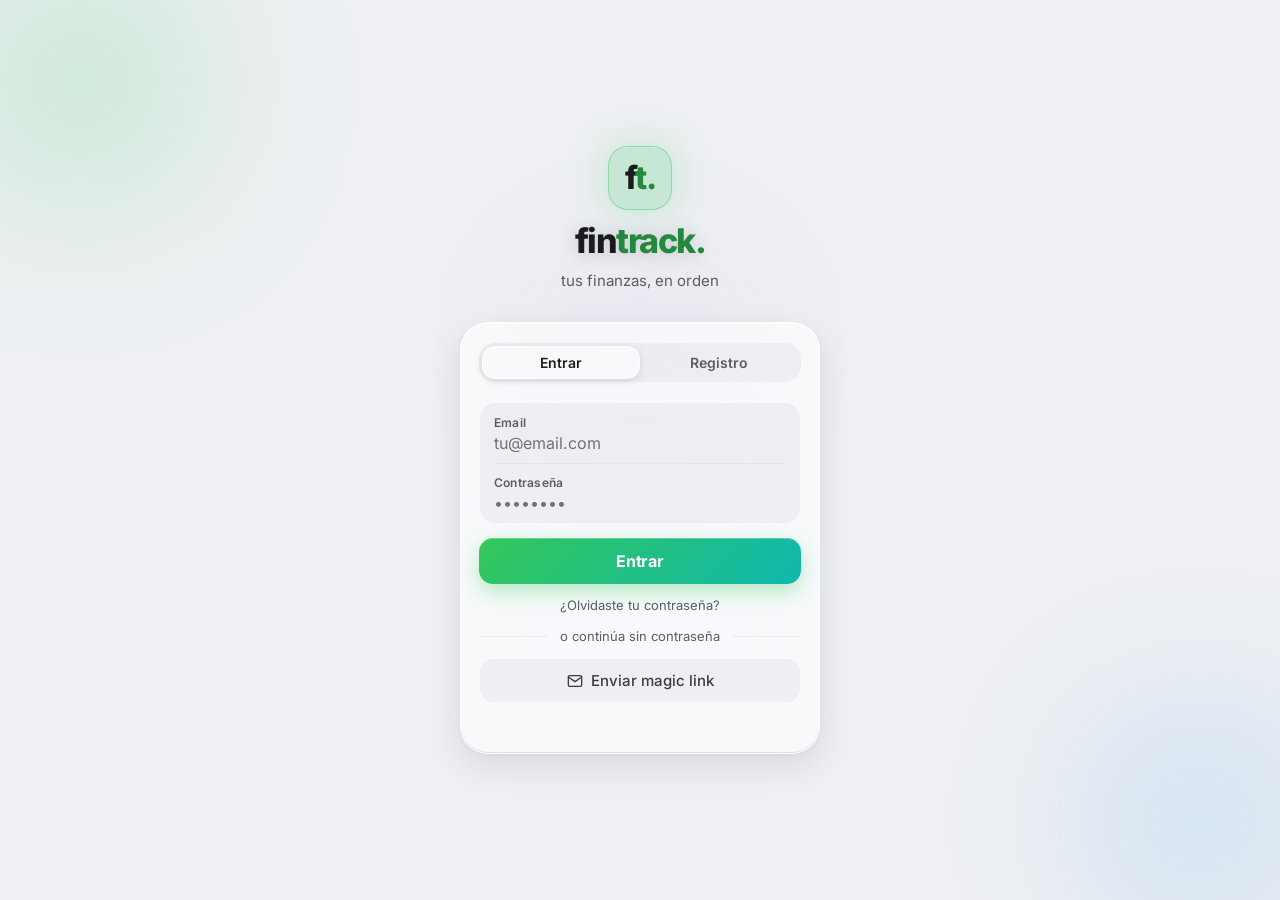
==== commit 83e2e2c3: "release: v2026.11.14.1 - modularize pwa, csp hardening, ux & accounting fixes" ====
--- a/index.html
+++ b/index.html
@@ -5,2124 +5,34 @@
 <meta name="viewport" content="width=device-width, initial-scale=1.0, maximum-scale=1.0, minimum-scale=1.0, user-scalable=no, viewport-fit=cover, interactive-widget=resizes-content">
 <meta name="apple-mobile-web-app-capable" content="yes">
 <meta name="apple-mobile-web-app-status-bar-style" content="black-translucent">
-<meta name="theme-color" content="#F2F2F7" media="(prefers-color-scheme: light)">
-<meta name="theme-color" content="#000000" media="(prefers-color-scheme: dark)">
+<meta name="theme-color" content="#EEF0F3" media="(prefers-color-scheme: light)">
+<meta name="theme-color" content="#06060A" media="(prefers-color-scheme: dark)">
 <link rel="manifest" href="manifest.json">
 <title>fintrack</title>
-<link rel="preconnect" href="https://fonts.googleapis.com">
-<link rel="preconnect" href="https://fonts.gstatic.com" crossorigin>
-<link href="https://fonts.googleapis.com/css2?family=Inter:wght@100..900&family=Outfit:wght@800&display=swap" rel="stylesheet">
-<script src="./supabase-js.min.js"></script>
-<style>
-@font-face {
-  font-family: 'Inter';
-  font-style: normal;
-  font-weight: 100 900;
-  font-display: swap;
-  src: url('./fonts/inter-latin-wght-normal.woff2') format('woff2-variations'),
-       url('./fonts/inter-latin-wght-normal.woff2') format('woff2'),
-       url('/fonts/inter-latin-wght-normal.woff2') format('woff2-variations'),
-       url('/fonts/inter-latin-wght-normal.woff2') format('woff2');
-  unicode-range: U+0000-00FF,U+0131,U+0152-0153,U+02BB-02BC,U+02C6,U+02DA,U+02DC,U+0304,U+0308,U+0329,U+2000-206F,U+20AC,U+2122,U+2191,U+2193,U+2212,U+2215,U+FEFF,U+FFFD;
-}
-*,*::before,*::after{box-sizing:border-box;margin:0;padding:0}
-html,body{-webkit-user-select:text;user-select:text;-webkit-touch-callout:default;}
-input,textarea,[contenteditable]{-webkit-user-select:text;user-select:text;}
-:root{
-  --saez-font-sans:'Inter','Inter Variable',-apple-system,BlinkMacSystemFont,'Segoe UI Variable Text','Segoe UI',Roboto,'Helvetica Neue',Arial,sans-serif;
-  --accent:#34C759;--accent-dark:#248A3D;
-  --bg:#EEF0F3;--bg2:rgba(255,255,255,0.62);--bg3:rgba(120,120,140,0.08);--bg4:rgba(120,120,140,0.14);
-  --bg-grouped:#FFFFFF;
-  --card-border:rgba(255,255,255,0.65);
-  --glass-blur:blur(40px) saturate(180%);
-  /* Liquid-glass surface tokens — specular highlight + inner edges + diffuse lift */
-  --glass-hi:rgba(255,255,255,0.7);
-  --glass-edge:rgba(255,255,255,0.35);
-  --glass-inner:0 1px 0 rgba(255,255,255,0.6) inset,0 -0.5px 0 rgba(0,0,0,0.04) inset;
-  --text:#1C1C1E;--text2:#3C3C43;--text3:#5C5C61;--text4:#71717A;
-  --separator:rgba(60,60,67,0.12);--separator2:rgba(60,60,67,0.06);
-  --green:#34C759;--green-text:#1E7B35;--red:#FF3B30;--red-text:#D70015;--amber:#FF9500;--blue:#007AFF;
-  --shadow:0 12px 34px rgba(30,30,60,0.10),0 2px 6px rgba(30,30,60,0.05);
-  --shadow-sm:0 6px 18px rgba(30,30,60,0.07),0 1px 2px rgba(30,30,60,0.04);
-  --card-padding:16px;
-  --card-padding-sm:14px;
-  --radius-xl:28px;
-  --radius-lg:20px;
-  --radius-md:16px;
-  --radius-sm:14px;
-  --radius-xs:10px;
-  --radius-pill:9999px;
-  --radius:20px;
-  --radius-sub:16px;
-  --btn-h:44px;
-  --input-h:44px;
-  --font:var(--saez-font-sans);
-  --logo-font:'Outfit',var(--saez-font-sans),sans-serif;
-  --brand-green:#248A3D;
-  --mono:var(--saez-font-sans);
-  --tracking-tight:-0.025em;
-  --tracking-normal:-0.01em;
-  --tracking-kicker:0.06em;
-  --safe-top:env(safe-area-inset-top,0px);--safe-bottom:env(safe-area-inset-bottom,0px);
-  --accent-grad:linear-gradient(135deg,#34C759,#0FB8AD);
-  --nav-glass:rgba(255,255,255,0.05);
-}
-@supports (view-transition-name: root){
-  ::view-transition-old(root){
-    animation: 200ms cubic-bezier(0.4, 0, 1, 1) both ftScreenFadeOut;
-  }
-  ::view-transition-new(root){
-    animation: 260ms cubic-bezier(0.16, 1, 0.3, 1) both ftScreenFadeIn;
-  }
-  @keyframes ftScreenFadeOut {
-    from { opacity: 1; transform: scale(1); }
-    to { opacity: 0; transform: scale(0.99); }
-  }
-  @keyframes ftScreenFadeIn {
-    from { opacity: 0; transform: scale(1.01); }
-    to { opacity: 1; transform: scale(1); }
-  }
-
-  /* Isolation of persistent Liquid Glass bottom nav, mobile header and desktop sidebar from root screen snapshots */
-  .bottom-nav {
-    view-transition-name: bottom-nav;
-  }
-  ::view-transition-group(bottom-nav) {
-    animation: none;
-    z-index: 1000;
-  }
-  ::view-transition-old(bottom-nav) {
-    display: none;
-  }
-  ::view-transition-new(bottom-nav) {
-    animation: none;
-  }
-
-  .header {
-    view-transition-name: app-header;
-  }
-  ::view-transition-group(app-header) {
-    animation: none;
-    z-index: 990;
-  }
-  ::view-transition-old(app-header) {
-    display: none;
-  }
-  ::view-transition-new(app-header) {
-    animation: none;
-  }
-
-  .dt-sidebar {
-    view-transition-name: dt-sidebar;
-  }
-  ::view-transition-group(dt-sidebar) {
-    animation: none;
-    z-index: 990;
-  }
-  ::view-transition-old(dt-sidebar) {
-    display: none;
-  }
-  ::view-transition-new(dt-sidebar) {
-    animation: none;
-  }
-}
-@media(prefers-color-scheme:dark){:root{
-  --brand-green:#34C759;--green-text:#34C759;
-  --bg:#06060A;--bg2:rgba(54,54,60,0.55);--bg3:rgba(255,255,255,0.07);--bg4:rgba(255,255,255,0.12);
-  --bg-grouped:#1C1C1E;
-  --card-border:rgba(255,255,255,0.12);
-  --glass-hi:rgba(255,255,255,0.22);
-  --glass-edge:rgba(255,255,255,0.14);
-  --glass-inner:0 1px 0 rgba(255,255,255,0.18) inset,0 -0.5px 0 rgba(0,0,0,0.2) inset;
-  --text:#FFFFFF;--text2:rgba(235,235,245,0.78);--text3:rgba(235,235,245,0.58);--text4:rgba(235,235,245,0.48);
-  --separator:rgba(84,84,88,0.6);--separator2:rgba(84,84,88,0.36);
-  --shadow:0 16px 40px rgba(0,0,0,0.55),0 2px 4px rgba(0,0,0,0.4);
-  --shadow-sm:0 8px 22px rgba(0,0,0,0.4),0 1px 2px rgba(0,0,0,0.25);
-  --nav-glass:rgba(70,70,78,0.20);
-}}
-
-/* LIQUID GLASS SCROLLBARS */
-* {
-  scrollbar-width: thin;
-  scrollbar-color: var(--bg4) transparent;
-}
-::-webkit-scrollbar {
-  width: 7px;
-  height: 7px;
-}
-::-webkit-scrollbar-track {
-  background: transparent;
-}
-::-webkit-scrollbar-thumb {
-  background: var(--bg4);
-  border-radius: var(--radius-pill);
-  border: 1.5px solid transparent;
-  background-clip: padding-box;
-}
-::-webkit-scrollbar-thumb:hover {
-  background: var(--text4);
-  border: 1.5px solid transparent;
-  background-clip: padding-box;
-}
-
-html,body{
-  height:100%;max-width:100%;overflow-x:hidden;overflow-x:clip;overscroll-behavior-x:none;touch-action:pan-y;
-  background:var(--bg);color:var(--text);
-  font-family:var(--saez-font-sans, 'Inter', 'Inter Variable', -apple-system, BlinkMacSystemFont, 'Segoe UI Variable Text', 'Segoe UI', Roboto, 'Helvetica Neue', Arial, sans-serif);
-  font-size:16px;
-  -webkit-font-smoothing:antialiased;
-  -moz-osx-font-smoothing:grayscale;
-  text-rendering:optimizeLegibility;
-  font-feature-settings:'cv02', 'cv03', 'cv04', 'cv11';
-}
-table, .tabular-nums, .count, .series, .code, .tx-amount, .scard-value, .dc-amount, .pat-total-value, .portfolio-card strong, .portfolio-card>strong, .asset-price, .stat-val, .annual-kpi-card strong, .dt-scard-value, .position-value strong, .pat-hist-table, .pat-acc-theoretical, .pat-acc-input, .budget-input, .compare-val, .invest-stats strong, .asset-change, .invest-operation-value, .lock-key, #txAmount, .amount-input, .compare-diff, .heatmap-tot, .hm-det-tot, .hm-cell .hma, .invest-alloc-item strong, .invest-alloc-item small, .investment-trade-summary, .dt-dc-amount, .btb-value, .pat-acc-calc, .cat-amount-text, .subcat-toggle-pill{
-  font-variant-numeric:tabular-nums;
-  -webkit-font-feature-settings:'tnum' 1, 'cv02' 1, 'cv03' 1, 'cv04' 1, 'cv11' 1;
-  font-feature-settings:'tnum' 1, 'cv02' 1, 'cv03' 1, 'cv04' 1, 'cv11' 1;
-}
-body{display:flex;flex-direction:column;width:100%;max-width:430px;margin:0 auto;min-height:100dvh;position:relative;}
-#tabContent,#dtTabContent,.invest-wrap,.invest-explore,.invest-chips,.positions,.invest-operations,.cat-flip-card,.cat-row,.cat-row-top,.form-row,.budget-input-row{min-width:0;max-width:100%;}
-#tabContent,#dtTabContent{overflow-x:hidden;overflow-x:clip;touch-action:pan-y;}
-
-/* AMBIENT MESH BACKGROUND — gives the glass something to refract */
-.mesh-bg{position:fixed;inset:0;z-index:-1;overflow:hidden;pointer-events:none;}
-.mesh-orb{position:absolute;border-radius:50%;filter:blur(70px);opacity:0.55;animation:meshFloat 22s ease-in-out infinite;}
-.mesh-orb.m1{width:380px;height:380px;background:radial-gradient(circle,rgba(52,199,89,0.55),transparent 70%);top:-120px;left:-100px;}
-.mesh-orb.m2{width:340px;height:340px;background:radial-gradient(circle,rgba(0,122,255,0.4),transparent 70%);top:30%;right:-120px;animation-delay:-7s;}
-.mesh-orb.m3{width:300px;height:300px;background:radial-gradient(circle,rgba(255,149,0,0.3),transparent 70%);bottom:-80px;left:10%;animation-delay:-14s;}
-@keyframes meshFloat{0%,100%{transform:translate(0,0) scale(1);}50%{transform:translate(30px,-25px) scale(1.08);}}
-@media(prefers-color-scheme:light){.mesh-orb{opacity:0.32;}}
-
-/* LOADING */
-.loading-overlay{position:fixed;inset:0;background:var(--bg);display:flex;flex-direction:column;align-items:center;justify-content:center;gap:20px;z-index:997;transition:opacity 0.4s;}
-.loading-overlay.hidden{opacity:0;pointer-events:none;}
-.ld-wm{position:relative;font-family:var(--logo-font);font-weight:800;font-size:40px;letter-spacing:-1.5px;line-height:1;}
-.ld-wm .ld-base{color:var(--text);opacity:0.12;}
-.ld-wm .ld-base span,.ld-wm .ld-base .ld-dot{color:var(--brand-green);}
-.ld-wm .ld-fill{position:absolute;left:0;top:-30px;padding:30px 0;white-space:nowrap;overflow:hidden;width:0;color:var(--text);animation:ldfill 1.9s cubic-bezier(.62,0,.30,1) infinite;}
-.ld-wm .ld-fill span{color:var(--brand-green);text-shadow:0 0 20px rgba(52,199,89,0.85),0 0 6px rgba(52,199,89,0.95);}
-.ld-wm .ld-fill .ld-dot{color:var(--brand-green);text-shadow:0 0 20px rgba(52,199,89,0.95);}
-@keyframes ldfill{0%{width:0}12%{width:0}58%{width:100%}88%{width:100%}100%{width:100%;opacity:.7}}
-@keyframes bounce{0%,80%,100%{transform:scale(0.6);opacity:0.3}40%{transform:scale(1);opacity:1}}
-/* PIN LOCK SCREEN */
-.lock-screen{position:fixed;inset:0;background:var(--bg);display:flex;flex-direction:column;align-items:center;justify-content:center;gap:18px;z-index:999;padding:24px;}
-.lock-logo{font-family:var(--logo-font);font-size:24px;font-weight:800;color:var(--text);letter-spacing:-0.5px;margin-bottom:4px;}
-.lock-logo span{color:var(--accent);}
-.lock-title{font-size:15px;color:var(--text2);font-weight:500;}
-.lock-title.err{color:var(--red);}
-.lock-dots{display:flex;gap:16px;margin:6px 0 10px;}
-.lock-dots .ld{width:14px;height:14px;border-radius:50%;border:2px solid var(--text3);transition:background .15s,border-color .15s,transform .15s;}
-.lock-dots .ld.on{background:var(--accent);border-color:var(--accent);transform:scale(1.1);}
-.lock-screen.shake .lock-dots{animation:lockShake .4s;}
-@keyframes lockShake{0%,100%{transform:translateX(0)}20%,60%{transform:translateX(-9px)}40%,80%{transform:translateX(9px)}}
-.lock-pad{display:grid;grid-template-columns:repeat(3,1fr);gap:18px;max-width:280px;}
-.lock-key{width:74px;height:74px;border-radius:50%;border:1px solid var(--card-border);background:var(--bg2);color:var(--text);font-size:26px;font-weight:600;font-family:var(--mono);cursor:pointer;display:flex;align-items:center;justify-content:center;transition:transform .1s,background .2s;-webkit-tap-highlight-color:transparent;font-variant-numeric:tabular-nums;}
-.lock-key:active{transform:scale(.9);background:var(--bg3);}
-.lock-key.blank{background:transparent;border:none;cursor:default;}
-.lock-key.fn{font-size:15px;color:var(--text2);font-family:var(--font);}
-.lock-bio{display:flex;align-items:center;gap:8px;background:none;border:none;color:var(--accent);font-size:14px;font-weight:600;font-family:var(--font);cursor:pointer;padding:8px;}
-
-/* OFFLINE BANNER */
-.offline-banner{display:none;background:var(--amber);color:#1A1814;text-align:center;padding:8px;font-size:13px;font-weight:700;}
-.offline-banner.show{display:block;}
-
-/* AUTH SCREEN */
-.auth-screen{
-  position:fixed;inset:0;
-  background:var(--bg);
-  z-index:996;display:none;
-  flex-direction:column;align-items:center;justify-content:center;
-  padding:32px 20px;
-  overflow:hidden;
-}
-/* Animated background orbs */
-.auth-orb{
-  position:absolute;border-radius:50%;
-  filter:blur(80px);
-  pointer-events:none;
-  animation:orbFloat 8s ease-in-out infinite;
-}
-.auth-orb-1{
-  width:320px;height:320px;
-  background:radial-gradient(circle,rgba(52,199,89,0.35),transparent 70%);
-  top:-80px;left:-80px;
-  animation-delay:0s;
-}
-.auth-orb-2{
-  width:280px;height:280px;
-  background:radial-gradient(circle,rgba(0,122,255,0.25),transparent 70%);
-  bottom:-60px;right:-60px;
-  animation-delay:3s;
-}
-.auth-orb-3{
-  width:200px;height:200px;
-  background:radial-gradient(circle,rgba(175,82,222,0.2),transparent 70%);
-  top:40%;left:50%;transform:translate(-50%,-50%);
-  animation-delay:5s;
-}
-@keyframes orbFloat{
-  0%,100%{transform:translate(0,0) scale(1);}
-  33%{transform:translate(20px,-20px) scale(1.05);}
-  66%{transform:translate(-15px,15px) scale(0.97);}
-}
-.auth-orb-3{animation:orbFloat3 10s ease-in-out infinite;}
-@keyframes orbFloat3{
-  0%,100%{transform:translate(-50%,-50%) scale(1);}
-  50%{transform:translate(-50%,-50%) scale(1.15);}
-}
-/* Logo section */
-.auth-logo-wrap{
-  display:flex;flex-direction:column;align-items:center;
-  margin-bottom:32px;gap:10px;
-  position:relative;z-index:1;
-}
-.auth-logo-icon{
-  width:64px;height:64px;border-radius:var(--radius-lg);
-  background:rgba(52,199,89,0.2);
-  border:1px solid rgba(52,199,89,0.4);
-  box-shadow:0 0 40px rgba(52,199,89,0.25),0 1px 0 rgba(255,255,255,0.15) inset;
-  display:flex;align-items:center;justify-content:center;
-  -webkit-backdrop-filter:blur(20px);backdrop-filter:blur(20px);
-}
-.auth-logo{
-  font-family:var(--logo-font);font-size:34px;font-weight:800;color:var(--text);letter-spacing:-1.5px;
-  text-shadow:0 2px 20px rgba(0,0,0,0.18);
-}
-.auth-logo span{color:var(--brand-green);}
-.auth-logo::after{content:".";color:var(--brand-green);}
-.auth-sub{font-size:15px;color:var(--text3);font-weight:400;}
-
-/* Glass card */
-.auth-glass-card{
-  width:100%;max-width:360px;
-  background:var(--bg2);
-  -webkit-backdrop-filter:blur(60px) saturate(180%);
-  backdrop-filter:blur(60px) saturate(180%);
-  border-radius:var(--radius-xl);
-  border:1px solid var(--card-border);
-  box-shadow:
-    0 1px 0 var(--glass-hi) inset,
-    0 -1px 0 rgba(0,0,0,0.1) inset,
-    var(--shadow);
-  padding:20px 18px 22px;
-  position:relative;z-index:1;overflow:hidden;
-}
-.auth-glass-sheen{
-  position:absolute;top:0;left:0;right:0;height:1px;
-  background:linear-gradient(90deg,transparent 0%,rgba(255,255,255,0.5) 40%,rgba(255,255,255,0.6) 60%,transparent 100%);
-  pointer-events:none;
-}
-
-/* Tabs with sliding pill */
-.auth-tabs{
-  display:flex;gap:0;margin-bottom:20px;
-  background:var(--bg3);
-  border-radius:var(--radius-md);padding:3px;
-  position:relative;
-}
-.auth-tab-pill{
-  position:absolute;
-  top:3px;bottom:3px;
-  border-radius:calc(var(--radius-md) - 3px);
-  background:var(--bg2);
-  border:0.5px solid var(--card-border);
-  box-shadow:0 1px 0 rgba(255,255,255,0.2) inset,0 2px 8px rgba(0,0,0,0.12);
-  transition:left 0.3s cubic-bezier(0.34,1.28,0.64,1),width 0.3s cubic-bezier(0.34,1.28,0.64,1);
-  pointer-events:none;z-index:0;
-}
-.auth-tab{
-  flex:1;text-align:center;padding:8px;
-  font-size:14px;font-weight:600;
-  color:var(--text3);
-  cursor:pointer;border-radius:calc(var(--radius-md) - 3px);
-  transition:color 0.2s;
-  position:relative;z-index:1;
-  border:0;background:transparent;font-family:inherit;
-}
-.auth-tab.active{color:var(--text);}
-.sr-only{position:absolute!important;width:1px!important;height:1px!important;padding:0!important;margin:-1px!important;overflow:hidden!important;clip:rect(0,0,0,0)!important;white-space:nowrap!important;border:0!important;}
-
-/* Grouped input field */
-.auth-field-group{
-  background:var(--bg3);
-  border:0.5px solid var(--card-border);
-  border-radius:var(--radius-md);
-  overflow:hidden;
-  margin-bottom:14px;
-  transition:border-color 0.2s,box-shadow 0.2s;
-}
-.auth-field-group:focus-within{
-  border-color:var(--accent);
-  box-shadow:0 0 0 3px rgba(52,199,89,0.22);
-}
-.auth-field{padding:12px 14px 10px;}
-.auth-field-label{
-  display:block;font-size:12px;font-weight:600;
-  color:var(--text3);
-  letter-spacing:0.02em;margin-bottom:3px;
-}
-.auth-input{
-  width:100%;background:none;border:none;
-  color:var(--text);
-  padding:0;font-size:16px;
-  font-family:var(--font);outline:none;
-}
-.auth-input::placeholder{color:var(--text4);}
-.auth-field-divider{height:0.5px;background:var(--separator2);margin:0 14px;}
-
-/* Submit button */
-.auth-btn{
-  width:100%;min-height:var(--btn-h);padding:13px;border:none;border-radius:var(--radius-sm);
-  background:var(--accent-grad);color:#fff;
-  cursor:pointer;font-size:16px;font-weight:700;
-  font-family:var(--font);
-  transition:opacity 0.15s,transform 0.1s;
-  box-shadow:0 8px 22px rgba(52,199,89,0.35),0 1px 0 rgba(255,255,255,0.25) inset;
-  letter-spacing:-0.1px;
-}
-.auth-btn:active{transform:scale(0.97);opacity:0.9;}
-
-/* Divider */
-.auth-divider{display:flex;align-items:center;gap:12px;margin:14px 0;}
-.auth-divider span{font-size:13px;color:var(--text3);white-space:nowrap;}
-.auth-divider::before,.auth-divider::after{content:'';flex:1;height:0.5px;background:var(--separator2);}
-
-/* Magic link button */
-.auth-magic-btn{
-  width:100%;min-height:var(--btn-h);padding:12px;
-  border:1px solid var(--card-border);
-  border-radius:var(--radius-sm);
-  background:var(--bg3);
-  color:var(--text2);
-  cursor:pointer;font-size:15px;font-weight:500;
-  font-family:var(--font);
-  display:flex;align-items:center;justify-content:center;gap:8px;
-  transition:all 0.15s;
-}
-.auth-magic-btn:hover{background:var(--bg4);color:var(--text);}
-.auth-link-btn{background:none;border:none;color:var(--text3);font-size:13px;font-family:var(--font);cursor:pointer;-webkit-tap-highlight-color:transparent;}
-.auth-link-btn:hover{color:var(--text);text-decoration:underline;}
-.auth-magic-icon{font-size:16px;}
-.auth-msg{font-size:13px;font-weight:600;text-align:center;margin-top:12px;min-height:16px;}
-.auth-msg.ok{color:var(--green);}.auth-msg.err{color:var(--red);}
-
-/* Magic sent */
-.magic-sent{text-align:center;padding:20px 0;}
-.magic-sent .magic-icon{font-size:48px;margin-bottom:14px;}
-.magic-sent p{font-size:15px;color:var(--text2);line-height:1.6;}
-.magic-sent strong{color:var(--text);}
-.magic-sent small{font-size:13px;color:var(--text3);margin-top:10px;display:block;}
-
-/* HEADER */
-.header{display:flex;align-items:center;gap:10px;padding:calc(10px + var(--safe-top)) 16px 10px;background:var(--bg);position:sticky;top:0;z-index:50;border-bottom:0.5px solid var(--separator2);}
-.app-mark{height:28px;display:flex;align-items:center;font-family:var(--logo-font);font-size:23px;font-weight:800;letter-spacing:-1.4px;color:var(--text);}
-.app-mark .mark-accent{color:var(--brand-green);}
-.header-right{display:flex;align-items:center;gap:8px;margin-left:auto;}
-.header-actions{display:flex;align-items:center;}
-.header-gear{width:36px;height:36px;border:0;border-radius:50%;background:var(--bg3);color:var(--text2);display:flex;align-items:center;justify-content:center;cursor:pointer;-webkit-tap-highlight-color:transparent;position:relative;}
-.header-gear::after{content:'';position:absolute;inset:-6px;}
-.header-gear:active{background:var(--bg4);transform:scale(.94);}
-.period-toolbar{display:flex;align-items:center;gap:6px;}
-.header.period-hidden .period-toolbar{display:none;}
-@keyframes pulse{0%,100%{opacity:1}50%{opacity:0.3}}
-.month-nav{display:flex;align-items:center;gap:4px;}
-.home-annual-toggle{background:var(--bg3);border:none;color:var(--text3);width:32px;height:32px;border-radius:50%;cursor:pointer;font-size:15px;display:flex;align-items:center;justify-content:center;transition:all 0.15s;-webkit-tap-highlight-color:transparent;margin-right:2px;position:relative;}
-.home-annual-toggle::after{content:'';position:absolute;inset:-6px;}
-.home-annual-toggle.active{background:var(--accent);color:#fff;}
-#dtHomeAnnualBtn{width:auto;height:auto;border-radius:var(--radius-pill);padding:7px 14px;font-size:12px;font-weight:600;gap:6px;display:flex;}
-.nav-btn{background:var(--bg3);border:none;color:var(--text3);width:32px;height:32px;border-radius:50%;cursor:pointer;display:flex;align-items:center;justify-content:center;transition:all 0.15s;-webkit-tap-highlight-color:transparent;position:relative;}
-.nav-btn svg{width:14px;height:14px;display:block;}
-.nav-btn::after{content:'';position:absolute;inset:-6px;}
-.nav-btn:active{background:var(--bg4);transform:scale(0.94);}
-.month-label{font-size:14px;font-weight:600;color:var(--text);min-width:120px;text-align:center;letter-spacing:-0.2px;cursor:pointer;user-select:none;border-radius:var(--radius-pill);padding:4px 8px;transition:background-color 0.15s,transform 0.15s;-webkit-tap-highlight-color:transparent;}
-.month-label:hover{background-color:var(--bg3);}
-.month-label:active{transform:scale(0.96);background-color:var(--bg4);}
-.dt-month-label{cursor:pointer;user-select:none;border-radius:var(--radius-pill);padding:4px 8px;transition:background-color 0.15s,transform 0.15s;}
-.dt-month-label:hover{background-color:var(--bg3);}
-.dt-month-label:active{transform:scale(0.96);background-color:var(--bg4);}
-
-/* MONTH PICKER MODAL */
-.month-picker-modal{max-width:380px;}
-.month-picker-header{display:flex;align-items:center;justify-content:space-between;margin:4px 0 16px;padding:0 6px;}
-.month-picker-year{font-size:20px;font-weight:700;color:var(--text);font-family:var(--font);letter-spacing:-0.4px;}
-.month-picker-grid{display:grid;grid-template-columns:repeat(3,1fr);gap:10px;margin-bottom:16px;}
-.month-picker-btn{padding:13px 8px;border:1px solid var(--card-border);background:var(--bg3);border-radius:var(--radius-md);font-size:14px;font-weight:600;color:var(--text2);cursor:pointer;text-align:center;transition:all 0.18s cubic-bezier(0.2,0.8,0.2,1);-webkit-tap-highlight-color:transparent;font-family:var(--font);}
-.month-picker-btn:hover{background:var(--bg4);color:var(--text);border-color:var(--accent);}
-.month-picker-btn.active{background:var(--accent-grad);color:#fff;border-color:transparent;font-weight:700;box-shadow:0 6px 16px rgba(52,199,89,0.35);}
-.month-picker-btn.current-month:not(.active){border-color:var(--accent);color:var(--accent);font-weight:700;}
-.month-picker-btn:active{transform:scale(0.95);}
-.month-picker-all-year-btn:hover{background:var(--bg4);}
-.month-picker-all-year-btn:active{transform:scale(0.97);}
-
-/* SUMMARY CARDS */
-.summary{display:grid;grid-template-columns:1fr 1fr 1fr;gap:10px;padding:8px 16px;}
-.scard{background:var(--bg2);border-radius:var(--radius-md);padding:var(--card-padding-sm, 14px);box-shadow:var(--glass-inner),var(--shadow-sm);border:1px solid var(--card-border);transition:transform 0.15s;}
-.scard.t-inc{background:linear-gradient(160deg,rgba(52,199,89,0.18),var(--bg2) 62%);}
-.scard.t-exp{background:linear-gradient(160deg,rgba(255,59,48,0.15),var(--bg2) 62%);}
-.scard.t-bal{background:linear-gradient(160deg,rgba(0,122,255,0.15),var(--bg2) 62%);}
-.scard:active{transform:scale(0.97);}
-.scard-label{font-size:11px;font-weight:600;letter-spacing:0.06em;text-transform:uppercase;color:var(--text3);margin-bottom:6px;}
-.scard-value{font-family:var(--mono);font-size:clamp(14px, 4.2vw, 18px);font-weight:800;color:var(--text);letter-spacing:-0.5px;font-variant-numeric:tabular-nums;white-space:nowrap;overflow:hidden;text-overflow:ellipsis;}
-.scard-value.inc{color:var(--green-text);}.scard-value.exp{color:var(--red);}
-
-/* TOTAL BUDGET BAR */
-.budget-total-bar{margin:0 16px 8px;background:var(--bg2);border-radius:var(--radius-md);padding:var(--card-padding, 16px);box-shadow:var(--glass-inner),var(--shadow-sm);border:1px solid var(--card-border);}
-.btb-top{display:flex;justify-content:space-between;align-items:baseline;margin-bottom:7px;}
-.btb-label{font-size:12px;font-weight:500;color:var(--text3);}
-.btb-value{font-family:var(--mono);font-size:12px;font-weight:500;}
-.btb-bar-bg{height:6px;background:var(--bg4);border-radius:var(--radius-pill);overflow:hidden;}
-.btb-bar-fill{height:6px;border-radius:var(--radius-pill);transition:width 0.45s cubic-bezier(0.2,0.8,0.2,1);will-change:width;}
-
-/* DONUT */
-.chart-area{margin:4px 16px 0;padding:22px 16px 18px;display:flex;flex-direction:column;align-items:center;
-  background:var(--bg2);border-radius:var(--radius-lg);box-shadow:var(--glass-inner),var(--shadow-sm);border:1px solid var(--card-border);position:relative;
-}
-.donut-container{position:relative;width:190px;height:190px;cursor:pointer;}
-.donut-container canvas{position:absolute;top:0;left:0;width:100%!important;height:100%!important;}
-.donut-center{position:absolute;inset:0;display:flex;flex-direction:column;align-items:center;justify-content:center;pointer-events:none;gap:1px;z-index:2;}
-.dc-pct{font-size:11px;font-weight:600;color:var(--text3);letter-spacing:0.06em;text-transform:uppercase;}
-.dc-amount{font-family:var(--mono);font-size:21px;font-weight:800;color:var(--text);letter-spacing:-0.5px;max-width:calc(100% - 24px);white-space:nowrap;overflow:hidden;text-overflow:ellipsis;}
-.dc-cat{font-size:12px;color:var(--text3);max-width:80px;text-align:center;line-height:1.3;font-weight:500;}
-.legend{display:flex;flex-wrap:wrap;gap:6px 16px;padding:10px 16px 4px;justify-content:center;}
-.leg-item{display:flex;align-items:center;gap:5px;font-size:12px;font-weight:500;color:var(--text2);}
-.leg-dot{width:9px;height:9px;border-radius:50%;flex-shrink:0;}
-.balance-adjustment-note{width:100%;text-align:center;margin:8px 0 0;font-size:12px;font-weight:600;min-height:16px;}
-.uncomputed-expenses-note{width:100%;text-align:center;margin:4px 0 0;font-size:12px;font-weight:600;color:var(--text3);min-height:16px;}
-
-/* ==========================================================================
-   SISTEMA DE FLIP 3D DE ALTO RENDIMIENTO (GPU COMPOSITOR 60/120 FPS)
-   ========================================================================== */
-
-/* 1. Contenedores de Perspectiva */
-.flip-card,
-.dt-flip-wrap,
-.cat-flip-card {
-  perspective: 1400px;
-  -webkit-perspective: 1400px;
-  perspective-origin: center center;
-  -webkit-perspective-origin: center center;
-  transform-style: preserve-3d;
-  -webkit-transform-style: preserve-3d;
-  position: relative;
-  isolation: isolate;
-}
-
-.flip-card {
-  margin: 4px 16px 0;
-}
-#homeFlip {
-  margin: 4px 16px 20px;
-  position: relative;
-  z-index: 6;
-}
-.flip-card .chart-area {
-  margin: 0;
-  min-height: 310px;
-  justify-content: center;
-}
-.dt-flip-wrap {
-  width: 100%;
-  max-width: 100%;
-  margin: 0 auto;
-}
-.dt-flip-wrap .flip-face {
-  cursor: pointer;
-}
-.dt-flip-wrap .flip-inner {
-  min-height: 330px;
-}
-.dt-flip-wrap .flip-front {
-  position: relative;
-  transform: rotateY(0deg) translateZ(1px);
-  justify-content: center;
-}
-.dt-flip-wrap .flip-back {
-  position: absolute;
-  top: 0;
-  left: 0;
-  width: 100%;
-  transform: rotateY(180deg) translateZ(1px);
-  justify-content: flex-start;
-}
-
-.cat-flip-card {
-  margin: 0 0 10px 0;
-}
-.cat-arch-card {
-  margin: 0 0 10px 0;
-}
-
-/* 2. Rotor 3D (.flip-inner) */
-.flip-inner {
-  position: relative;
-  width: 100%;
-  transform-origin: center center;
-  -webkit-transform-origin: center center;
-  transform-style: preserve-3d;
-  -webkit-transform-style: preserve-3d;
-  transition: transform 0.62s cubic-bezier(0.22, 1, 0.36, 1);
-  will-change: transform;
-}
-
-.flip-inner.flipped {
-  transform: rotateY(180deg);
-}
-
-/* 3. Caras 3D y Poda de Cara Trasera por Hardware + Blindaje Antisolapamiento */
-.flip-face {
-  margin: 0;
-  width: 100%;
-  backface-visibility: hidden !important;
-  -webkit-backface-visibility: hidden !important;
-  transform-style: preserve-3d;
-  -webkit-transform-style: preserve-3d;
-  cursor: pointer;
-  -webkit-font-smoothing: subpixel-antialiased;
-  box-sizing: border-box;
-}
-
-/* Cara Frontal */
-.flip-front {
-  position: relative;
-  transform: rotateY(0deg) translateZ(1px);
-  z-index: 2;
-  pointer-events: auto;
-  visibility: visible;
-  transition: transform 0.62s cubic-bezier(0.22, 1, 0.36, 1), visibility 0s linear 0s;
-}
-
-/* Cara Trasera: oculta en reposo para evitar superposición 2D durante animaciones de pestaña */
-.flip-back {
-  position: absolute;
-  top: 0;
-  left: 0;
-  width: 100%;
-  transform: rotateY(180deg) translateZ(1px);
-  justify-content: flex-start;
-  z-index: 1;
-  pointer-events: none;
-  visibility: hidden;
-  transition: transform 0.62s cubic-bezier(0.22, 1, 0.36, 1), visibility 0s linear 0.31s;
-}
-
-/* Estado VOLTEADO: la frontal se oculta a mitad de giro (0.31s) y la trasera se hace visible de inmediato */
-.flip-inner.flipped .flip-front {
-  visibility: hidden;
-  pointer-events: none;
-  transition: transform 0.62s cubic-bezier(0.22, 1, 0.36, 1), visibility 0s linear 0.31s;
-}
-.flip-inner.flipped .flip-back {
-  visibility: visible;
-  pointer-events: auto;
-  transition: transform 0.62s cubic-bezier(0.22, 1, 0.36, 1), visibility 0s linear 0s;
-}
-
-/* Estado NO VOLTEADO (reposo): la frontal visible de inmediato, la trasera oculta tras cruzar 90° */
-.flip-inner:not(.flipped) .flip-front {
-  visibility: visible;
-  pointer-events: auto;
-  transition: transform 0.62s cubic-bezier(0.22, 1, 0.36, 1), visibility 0s linear 0s;
-}
-.flip-inner:not(.flipped) .flip-back {
-  visibility: hidden;
-  pointer-events: none;
-  transition: transform 0.62s cubic-bezier(0.22, 1, 0.36, 1), visibility 0s linear 0.31s;
-}
-
-.donut-container {
-  cursor: default;
-}
-
-/* 4. Donut ⇄ Heatmap Hero Card (Cero Layout Shifts) */
-#homeFlip .flip-inner {
-  min-height: 310px;
-}
-
-/* 5. Tarjetas de Categorías: Blindaje contra 3D Flattening y Layout Shifts */
-.cat-flip-card .cat-row.flip-front {
-  margin-bottom: 0;
-}
-.cat-flip-card .flip-inner {
-  position: relative;
-  transition: transform 0.62s cubic-bezier(0.22, 1, 0.36, 1), height 0.62s cubic-bezier(0.22, 1, 0.36, 1);
-  transform-style: preserve-3d;
-  -webkit-transform-style: preserve-3d;
-  will-change: transform, height;
-}
-
-/* Neutralización de backdrop-filter dentro del contexto 3D */
-.cat-flip-card .cat-row {
-  -webkit-backdrop-filter: none !important;
-  backdrop-filter: none !important;
-  background: var(--bg2) !important;
-  margin-bottom: 0 !important;
-}
-
-/* Evitar que el estado :active rompa la matriz de rotación 3D */
-.cat-flip-card .cat-row.flip-front:active {
-  transform: rotateY(0deg) translateZ(1px) scale(0.988) !important;
-  opacity: 0.94;
-}
-
-.cat-flip-card .flip-back {
-  padding: 16px 18px;
-  box-sizing: border-box;
-  position: absolute !important;
-  top: 0;
-  left: 0;
-  width: 100%;
-  border-radius: 22px !important;
-  margin-bottom: 0;
-  background: var(--bg2);
-  box-shadow: var(--glass-inner), var(--shadow-sm);
-  border: 1px solid var(--card-border);
-  transform: rotateY(180deg) translateZ(1px);
-}
-.cat-flip-card .flip-back.chart-card {
-  border-radius: 22px !important;
-  margin-bottom: 0;
-  box-shadow: var(--glass-inner), var(--shadow-sm);
-}
-.cat-drag-handle {
-  cursor: grab;
-  padding: 10px;
-  color: var(--text3);
-  touch-action: none;
-  flex-shrink: 0;
-  font-size: 16px;
-  line-height: 1;
-  user-select: none;
-  min-width: 44px;
-  min-height: 44px;
-  display: inline-flex;
-  align-items: center;
-  justify-content: center;
-}
-.cat-flip-card.cat-dragging {
-  opacity: 0.9;
-  box-shadow: 0 10px 26px rgba(0,0,0,0.22);
-  z-index: 60;
-  position: relative;
-}
-.cat-flip-card.cat-dragging .flip-inner {
-  pointer-events: none;
-}
-.heatmap-head{width:100%;display:flex;justify-content:space-between;align-items:baseline;padding:2px 4px 12px;}
-.heatmap-title{font-size:13px;font-weight:700;color:var(--text);}
-.heatmap-tot{font-size:12px;font-weight:600;color:var(--text3);}
-.heatmap-dow{width:100%;display:grid;grid-template-columns:repeat(7,1fr);gap:5px;margin-bottom:5px;}
-.heatmap-dow span{text-align:center;font-size:10px;font-weight:600;color:var(--text3);text-transform:uppercase;letter-spacing:0.06em;}
-.heatmap-grid{width:100%;display:grid;grid-template-columns:repeat(7,1fr);gap:5px;}
-.hm-cell{aspect-ratio:1;border-radius:var(--radius-xs);display:flex;flex-direction:column;align-items:center;justify-content:center;gap:1px;cursor:pointer;transition:transform .12s;}
-.hm-cell:active{transform:scale(0.9);}
-.hm-cell.empty{background:transparent;cursor:default;}
-.hm-cell.zero{background:var(--bg4);}
-.hm-cell.sel{outline:2px solid var(--accent);outline-offset:1px;}
-.hm-cell .hmd{font-size:11px;font-weight:700;}
-.hm-cell .hma{font-size:9px;font-weight:600;opacity:.85;}
-.heatmap-detail{width:100%;margin-top:12px;min-height:20px;}
-.hm-det-top{display:flex;justify-content:space-between;align-items:baseline;margin-bottom:8px;}
-.hm-det-day{font-size:13px;font-weight:700;color:var(--text);text-transform:capitalize;}
-.hm-det-tot{font-size:13px;font-weight:700;color:var(--red);}
-.hm-det-row{display:flex;align-items:center;gap:8px;padding:5px 0;border-top:1px solid var(--card-border);font-size:12px;}
-.hm-det-row .d{width:8px;height:8px;border-radius:3px;flex-shrink:0;}
-.hm-det-row .n{flex:1;text-transform:capitalize;color:var(--text);}
-.hm-det-row .nt{color:var(--text3);font-size:11px;}
-.hm-det-row .a{font-weight:700;color:var(--red);}
-.hm-det-empty{font-size:12px;color:var(--text3);text-align:center;padding:6px 0;}
-
-/* SMALL ANIMATIONS — app-wide micro-interactions */
-@keyframes ftFadeUp{from{opacity:0;transform:translateY(8px);}to{opacity:1;transform:translateY(0);}}
-@keyframes ftPop{from{opacity:0;transform:scale(.96);}to{opacity:1;transform:scale(1);}}
-.summary .scard{animation:ftFadeUp .34s cubic-bezier(.25,.46,.45,.94) both;}
-.summary .scard:nth-child(2){animation-delay:.05s;} .summary .scard:nth-child(3){animation-delay:.1s;}
-.flip-card{animation:ftPop .4s cubic-bezier(.25,.46,.45,.94) both;animation-delay:.08s;}
-@media(max-width:380px){.summary .scard{padding:12px 10px;}.summary .scard-val{font-size:15px;}}
-.filter-chip,.nav-btn,.sort-select,.btn-save,.btn-cancel,.auth-btn,.settings-btn,.home-annual-toggle{transition:transform .12s ease,background .2s ease,color .2s ease,box-shadow .2s ease;}
-.filter-chip:active,.nav-btn:active,.btn-save:active,.btn-cancel:active,.auth-btn:active,.settings-btn:active,.home-annual-toggle:active,.bnav-btn:active{transform:scale(.93);}
-.fab{transition:transform .15s cubic-bezier(.34,1.56,.64,1),box-shadow .2s ease;}
-.fab:active{transform:scale(.88);}
-.scard,.cat-row,.acc-card{transition:transform .15s ease,box-shadow .2s ease;}
-@media(hover:hover){.scard:hover,.cat-row:hover{transform:translateY(-2px);} .filter-chip:hover{background:var(--bg3);}}
-
-/* ==========================================================================
-   LIQUID GLASS BOTTOM NAV — iOS 27 REVOLUTION (OPTICAL EDITION)
-   High-transparency fluid dielectric matrix, Fresnel caustics,
-   prismatic rim chromatic dispersion & liquid lens active capsule.
-   ========================================================================== */
-.bottom-nav {
-  position: fixed;
-  bottom: calc(12px + var(--safe-bottom));
-  left: 50%;
-  transform: translateX(-50%);
-  width: calc(100% - 24px);
-  max-width: 408px;
-  /* Matriz de tinte líquida ultraclara: alfa 0.08 a 0.16 para máxima refracción */
-  background: linear-gradient(
-    135deg,
-    rgba(255, 255, 255, 0.09) 0%,
-    rgba(20, 24, 34, 0.13) 40%,
-    rgba(10, 14, 22, 0.15) 100%
-  );
-  -webkit-backdrop-filter: blur(20px) saturate(215%) brightness(1.07) contrast(108%);
-  backdrop-filter: blur(20px) saturate(215%) brightness(1.07) contrast(108%);
-  border-radius: 9999px;
-  border: none;
-  /* Reflejos especulares hiperfinos y suspensión aérea ingrávida */
-  box-shadow:
-    0 1.2px 0.6px rgba(255, 255, 255, 0.52) inset,
-    0 -1px 1px rgba(255, 255, 255, 0.14) inset,
-    0 0 16px 1px rgba(255, 255, 255, 0.05) inset,
-    0 4px 14px -2px rgba(0, 0, 0, 0.24),
-    0 14px 34px -6px rgba(0, 0, 0, 0.28),
-    0 28px 56px -12px rgba(0, 0, 0, 0.22);
-  display: flex;
-  z-index: 60;
-  padding: 5px;
-  gap: 2px;
-  overflow: hidden;
-  isolation: isolate;
-  user-select: none;
-  -webkit-user-select: none;
-  transition: transform 0.35s cubic-bezier(0.22, 1, 0.36, 1);
-  view-transition-name: bottom-nav;
-}
-
-/* Wet-glass Prismatic Rim — aberración cromática perimétrica y ángulo crítico de Fresnel */
-.bottom-nav::before {
-  content: '';
-  position: absolute;
-  inset: 0;
-  border-radius: inherit;
-  padding: 1.35px;
-  background: conic-gradient(
-    from 135deg at 50% 50%,
-    rgba(255, 255, 255, 0.85) 0deg,
-    rgba(160, 220, 255, 0.45) 32deg,
-    rgba(255, 255, 255, 0.12) 88deg,
-    rgba(220, 185, 255, 0.40) 155deg,
-    rgba(255, 255, 255, 0.80) 180deg,
-    rgba(255, 220, 175, 0.32) 225deg,
-    rgba(255, 255, 255, 0.10) 275deg,
-    rgba(165, 235, 255, 0.42) 325deg,
-    rgba(255, 255, 255, 0.85) 360deg
-  );
-  -webkit-mask: linear-gradient(#000 0 0) content-box, linear-gradient(#000 0 0);
-  -webkit-mask-composite: xor;
-  mask-composite: exclude;
-  pointer-events: none;
-  z-index: 3;
-}
-
-/* Specular Catch — curvatura de lente convexa y menisco rasante */
-.bottom-nav::after {
-  content: '';
-  position: absolute;
-  inset: 0;
-  border-radius: inherit;
-  background:
-    radial-gradient(ellipse 65% 48% at 26% -6%, rgba(255, 255, 255, 0.32), transparent 58%),
-    radial-gradient(ellipse 55% 42% at 78% -4%, rgba(255, 255, 255, 0.20), transparent 52%),
-    linear-gradient(180deg, rgba(255, 255, 255, 0.08) 0%, transparent 40%, rgba(255, 255, 255, 0.04) 100%);
-  pointer-events: none;
-  z-index: 0;
-}
-
-/* Cápsula activa (.bnav-pill) — lente de cristal líquido translúcida */
-.bnav-pill {
-  position: absolute;
-  top: 4.5px;
-  bottom: 4.5px;
-  border-radius: 9999px;
-  background: linear-gradient(
-    180deg,
-    rgba(255, 255, 255, 0.16) 0%,
-    rgba(255, 255, 255, 0.04) 100%
-  );
-  border: 0.5px solid rgba(255, 255, 255, 0.36);
-  box-shadow:
-    0 1.5px 0.5px rgba(255, 255, 255, 0.55) inset,
-    0 -0.8px 1.5px rgba(0, 0, 0, 0.12) inset,
-    0 3px 12px -2px rgba(0, 0, 0, 0.18),
-    0 1px 3px rgba(0, 0, 0, 0.08);
-  transition:
-    left 0.30s cubic-bezier(0.25, 1.15, 0.35, 1),
-    width 0.30s cubic-bezier(0.25, 1.15, 0.35, 1);
-  pointer-events: none;
-  z-index: 0;
-  will-change: left, width;
-  -webkit-backdrop-filter: brightness(1.15) saturate(125%);
-  backdrop-filter: brightness(1.15) saturate(125%);
-}
-
-/* Modo claro nativo */
-@media (prefers-color-scheme: light) {
-  .bottom-nav {
-    background: linear-gradient(
-      135deg,
-      rgba(255, 255, 255, 0.35) 0%,
-      rgba(242, 246, 255, 0.18) 50%,
-      rgba(255, 255, 255, 0.28) 100%
-    );
-    -webkit-backdrop-filter: blur(20px) saturate(215%) brightness(1.05) contrast(106%);
-    backdrop-filter: blur(20px) saturate(215%) brightness(1.05) contrast(106%);
-    box-shadow:
-      0 1.2px 0.6px rgba(255, 255, 255, 0.95) inset,
-      0 -1px 1px rgba(255, 255, 255, 0.45) inset,
-      0 0 16px rgba(255, 255, 255, 0.30) inset,
-      0 4px 14px -2px rgba(20, 32, 60, 0.06),
-      0 14px 30px -4px rgba(20, 32, 60, 0.08),
-      0 26px 50px -10px rgba(20, 32, 60, 0.05);
-  }
-  .bottom-nav::before {
-    background: conic-gradient(
-      from 135deg at 50% 50%,
-      rgba(255, 255, 255, 0.98) 0deg,
-      rgba(175, 220, 255, 0.65) 35deg,
-      rgba(255, 255, 255, 0.25) 90deg,
-      rgba(225, 195, 255, 0.55) 160deg,
-      rgba(255, 255, 255, 0.90) 180deg,
-      rgba(255, 225, 185, 0.45) 230deg,
-      rgba(255, 255, 255, 0.20) 280deg,
-      rgba(180, 235, 255, 0.60) 330deg,
-      rgba(255, 255, 255, 0.98) 360deg
-    );
-  }
-  .bottom-nav::after {
-    background:
-      radial-gradient(ellipse 65% 50% at 28% -8%, rgba(255, 255, 255, 0.65), transparent 60%),
-      radial-gradient(ellipse 55% 45% at 76% -6%, rgba(255, 255, 255, 0.45), transparent 55%),
-      linear-gradient(180deg, rgba(255, 255, 255, 0.25) 0%, transparent 45%);
-  }
-  .bnav-pill {
-    background: linear-gradient(
-      180deg,
-      rgba(255, 255, 255, 0.55) 0%,
-      rgba(255, 255, 255, 0.30) 100%
-    );
-    border-color: rgba(255, 255, 255, 0.85);
-    box-shadow:
-      0 1.5px 0.5px #FFFFFF inset,
-      0 -0.8px 1.5px rgba(20, 30, 50, 0.05) inset,
-      0 3px 12px rgba(20, 30, 50, 0.08),
-      0 1px 3px rgba(20, 30, 50, 0.04);
-    -webkit-backdrop-filter: brightness(1.08) saturate(115%);
-    backdrop-filter: brightness(1.08) saturate(115%);
-  }
-  .bnav-label {
-    text-shadow: 0 1px 1.5px rgba(255, 255, 255, 0.95), 0 0 5px rgba(255, 255, 255, 0.80);
-  }
-  .bnav-btn.active .bnav-label {
-    color: var(--brand-green);
-    text-shadow: 0 1px 1px rgba(255, 255, 255, 0.85);
-  }
-  .bnav-btn svg {
-    filter: drop-shadow(0 1px 1.5px rgba(255, 255, 255, 0.95)) drop-shadow(0 1px 3px rgba(20, 30, 50, 0.18));
-  }
-  .bnav-btn.active svg {
-    color: var(--brand-green);
-    filter: drop-shadow(0 1px 1.5px rgba(255, 255, 255, 0.95)) drop-shadow(0 1px 2px rgba(20, 30, 50, 0.12));
-  }
-}
-
-/* Modo claro forzado por atributo data-theme="light" */
-html[data-theme="light"] .bottom-nav {
-  background: linear-gradient(
-    135deg,
-    rgba(255, 255, 255, 0.35) 0%,
-    rgba(242, 246, 255, 0.18) 50%,
-    rgba(255, 255, 255, 0.28) 100%
-  );
-  -webkit-backdrop-filter: blur(20px) saturate(215%) brightness(1.05) contrast(106%);
-  backdrop-filter: blur(20px) saturate(215%) brightness(1.05) contrast(106%);
-  box-shadow:
-    0 1.2px 0.6px rgba(255, 255, 255, 0.95) inset,
-    0 -1px 1px rgba(255, 255, 255, 0.45) inset,
-    0 0 16px rgba(255, 255, 255, 0.30) inset,
-    0 4px 14px -2px rgba(20, 32, 60, 0.06),
-    0 14px 30px -4px rgba(20, 32, 60, 0.08),
-    0 26px 50px -10px rgba(20, 32, 60, 0.05);
-}
-html[data-theme="light"] .bottom-nav::before {
-  background: conic-gradient(
-    from 135deg at 50% 50%,
-    rgba(255, 255, 255, 0.98) 0deg,
-    rgba(175, 220, 255, 0.65) 35deg,
-    rgba(255, 255, 255, 0.25) 90deg,
-    rgba(225, 195, 255, 0.55) 160deg,
-    rgba(255, 255, 255, 0.90) 180deg,
-    rgba(255, 225, 185, 0.45) 230deg,
-    rgba(255, 255, 255, 0.20) 280deg,
-    rgba(180, 235, 255, 0.60) 330deg,
-    rgba(255, 255, 255, 0.98) 360deg
-  );
-}
-html[data-theme="light"] .bottom-nav::after {
-  background:
-    radial-gradient(ellipse 65% 50% at 28% -8%, rgba(255, 255, 255, 0.65), transparent 60%),
-    radial-gradient(ellipse 55% 45% at 76% -6%, rgba(255, 255, 255, 0.45), transparent 55%),
-    linear-gradient(180deg, rgba(255, 255, 255, 0.25) 0%, transparent 45%);
-}
-html[data-theme="light"] .bnav-pill {
-  background: linear-gradient(
-    180deg,
-    rgba(255, 255, 255, 0.55) 0%,
-    rgba(255, 255, 255, 0.30) 100%
-  );
-  border-color: rgba(255, 255, 255, 0.85);
-  box-shadow:
-    0 1.5px 0.5px #FFFFFF inset,
-    0 -0.8px 1.5px rgba(20, 30, 50, 0.05) inset,
-    0 3px 12px rgba(20, 30, 50, 0.08),
-    0 1px 3px rgba(20, 30, 50, 0.04);
-  -webkit-backdrop-filter: brightness(1.08) saturate(115%);
-  backdrop-filter: brightness(1.08) saturate(115%);
-}
-html[data-theme="light"] .bnav-label {
-  text-shadow: 0 1px 1.5px rgba(255, 255, 255, 0.95), 0 0 5px rgba(255, 255, 255, 0.80);
-}
-html[data-theme="light"] .bnav-btn.active .bnav-label {
-  color: var(--brand-green);
-  text-shadow: 0 1px 1px rgba(255, 255, 255, 0.85);
-}
-html[data-theme="light"] .bnav-btn svg {
-  filter: drop-shadow(0 1px 1.5px rgba(255, 255, 255, 0.95)) drop-shadow(0 1px 3px rgba(20, 30, 50, 0.18));
-}
-html[data-theme="light"] .bnav-btn.active svg {
-  color: var(--brand-green);
-  filter: drop-shadow(0 1px 1.5px rgba(255, 255, 255, 0.95)) drop-shadow(0 1px 2px rgba(20, 30, 50, 0.12));
-}
-
-/* Botones de navegación */
-.bnav-btn {
-  flex: 1;
-  padding: 5.5px 4px 4px;
-  background: none;
-  border: none;
-  cursor: pointer;
-  display: flex;
-  flex-direction: column;
-  align-items: center;
-  justify-content: center;
-  gap: 2.5px;
-  -webkit-tap-highlight-color: transparent;
-  position: relative;
-  z-index: 1;
-  min-width: 0;
-  border-radius: 9999px;
-  transition: transform 0.18s cubic-bezier(0.25, 1, 0.5, 1);
-}
-.bnav-btn:active {
-  transform: scale(0.88);
-}
-
-/* Contenedor de micro-iconos */
-.bnav-icon-wrap {
-  width: 23px;
-  height: 23px;
-  display: flex;
-  align-items: center;
-  justify-content: center;
-  transition: transform 0.35s cubic-bezier(0.34, 1.56, 0.64, 1);
-}
-.bnav-btn.active .bnav-icon-wrap {
-  transform: translateY(-0.5px) scale(1.08);
-}
-.bnav-icon-wrap svg {
-  width: 20px;
-  height: 20px;
-  display: block;
-  transition: color 0.22s ease, filter 0.22s ease;
-}
-
-/* Tipografía de micro-etiqueta protegida contra interferencia óptica */
-.bnav-label {
-  font-size: 10px;
-  font-weight: 650;
-  color: color-mix(in srgb, var(--text) 82%, transparent);
-  transition: color 0.22s ease, font-weight 0.22s ease, transform 0.22s ease, text-shadow 0.22s ease;
-  letter-spacing: -0.12px;
-  white-space: nowrap;
-  overflow: hidden;
-  text-overflow: ellipsis;
-  max-width: 100%;
-  line-height: 1.15;
-  text-shadow: 0 1px 2px rgba(0, 0, 0, 0.85), 0 0 5px rgba(0, 0, 0, 0.60);
-}
-.bnav-btn.active .bnav-label {
-  color: var(--accent);
-  font-weight: 750;
-  text-shadow: 0 1px 3px rgba(0, 0, 0, 0.90), 0 0 8px color-mix(in srgb, var(--accent) 45%, transparent);
-}
-
-/* Micro-halo óptico difuso en glifos SVG */
-.bnav-btn svg {
-  color: color-mix(in srgb, var(--text) 85%, transparent);
-  filter: drop-shadow(0 1px 2px rgba(0, 0, 0, 0.75)) drop-shadow(0 0 5px rgba(0, 0, 0, 0.40));
-}
-.bnav-btn.active svg {
-  color: var(--accent);
-  filter:
-    drop-shadow(0 1.5px 3.5px color-mix(in srgb, var(--accent) 55%, transparent))
-    drop-shadow(0 0 9px color-mix(in srgb, var(--accent) 35%, transparent));
-}
-
-/* TAB CONTENT */
-.tab-content{padding:10px 16px 150px;display:flex;flex-direction:column;gap:8px;}
-
-/* TX ITEMS & GROUPED INSET LIST */
-.tx-group-label{font-size:12px;font-weight:600;color:var(--text3);padding:14px 6px 6px;letter-spacing:0.06em;text-transform:uppercase;}
-.tx-group-card{background:var(--bg2);border-radius:var(--radius-lg);border:1px solid var(--card-border);box-shadow:var(--glass-inner),var(--shadow-sm);overflow:hidden;margin-bottom:10px;}
-.tx-group-card .tx-swipe-wrap{margin-bottom:0;border-radius:0;border-bottom:0.5px solid var(--separator2);}
-.tx-group-card .tx-swipe-wrap:last-child{border-bottom:none;}
-.tx-group-card .tx-item{background:var(--bg2);border:none;box-shadow:none;border-radius:0;padding:12px 16px;}
-.tx-group-card .tx-item:active{background:var(--bg3);transform:none;}
-.tx-swipe-wrap{position:relative;border-radius:var(--radius-md);overflow:hidden;margin-bottom:8px;}
-.tx-delete-bg{position:absolute;inset:0;background:var(--red);display:flex;align-items:center;justify-content:flex-end;padding-right:22px;border-radius:var(--radius-md);opacity:0;z-index:0;}
-.tx-delete-x{color:#fff;font-size:26px;font-weight:300;line-height:1;}
-.tx-item{display:flex;align-items:center;gap:11px;background:var(--bg2);border-radius:var(--radius-md);padding:12px 16px;box-shadow:var(--glass-inner),var(--shadow-sm);border:1px solid var(--card-border);transition:transform 0.15s;position:relative;z-index:1;cursor:pointer;}
-.tx-more-btn{display:block;width:100%;margin:10px 0 4px;padding:12px;background:var(--bg2);border:1px solid var(--card-border);border-radius:var(--radius-md);color:var(--accent);font-weight:600;font-size:14px;font-family:var(--font);cursor:pointer;transition:background .2s,transform .1s;box-shadow:var(--shadow-sm);}
-.tx-more-btn:active{transform:scale(0.98);}
-.tx-more-btn:hover{background:var(--bg3);}
-.tx-filters-toggle{display:flex;align-items:center;gap:8px;margin:0 0 10px;padding:9px 14px;background:var(--bg2);border:1px solid var(--card-border);border-radius:var(--radius-pill);color:var(--text2);font-weight:600;font-size:14px;font-family:var(--font);cursor:pointer;transition:background .2s,color .2s;box-shadow:var(--shadow-sm);}
-.tx-filters-toggle:active{transform:scale(.97);}
-.tx-filters-toggle.open{color:var(--accent);}
-.tx-filters-toggle .tx-filters-count{margin-left:2px;background:var(--accent);color:#fff;font-size:11px;font-weight:700;min-width:18px;height:18px;border-radius:var(--radius-pill);display:inline-flex;align-items:center;justify-content:center;padding:0 5px;}
-.tx-filters-toggle .tx-filters-chev{margin-left:auto;transition:transform .25s ease;}
-.tx-filters-toggle.open .tx-filters-chev{transform:rotate(180deg);}
-.tx-filter-panel{max-height:0;overflow:hidden;opacity:0;transition:max-height .26s cubic-bezier(0.32,0.72,0,1),opacity .20s ease,margin .26s ease;margin:0;}
-.tx-filter-panel.open{max-height:280px;overflow-y:auto;opacity:1;margin-bottom:8px;}
-.tx-item:active{transform:scale(0.98);}
-.tx-icon-wrap{width:36px;height:36px;border-radius:var(--radius-xs);display:flex;align-items:center;justify-content:center;font-size:17px;flex-shrink:0;}
-.tx-info{flex:1;min-width:0;}
-.tx-top{display:flex;align-items:baseline;gap:6px;flex-wrap:wrap;}
-.tx-cat{font-size:15px;font-weight:600;color:var(--text);letter-spacing:-0.01em;}
-.tx-subcat{font-size:13px;color:var(--text2);font-weight:500;}
-.tx-tag{font-size:11px;background:var(--bg3);border-radius:var(--radius-xs);padding:1px 6px;color:var(--text3);font-weight:500;}
-.tx-note{font-size:12px;color:var(--text3);font-weight:400;line-height:1.35;white-space:nowrap;overflow:hidden;text-overflow:ellipsis;margin-top:2px;}
-.tx-search-hit{background:rgba(255,214,10,0.52);color:inherit;border-radius:3px;padding:0 1px;}
-.tx-right{display:flex;flex-direction:column;align-items:flex-end;gap:4px;flex-shrink:0;}
-.tx-amount{font-family:var(--mono);font-size:15px;font-weight:700;letter-spacing:-0.02em;font-variant-numeric:tabular-nums lining-nums;-webkit-font-feature-settings:'tnum' 1,'lnum' 1,'cv05' 1;font-feature-settings:'tnum' 1,'lnum' 1,'cv05' 1;}
-.tx-recurring-badge{font-size:10px;font-weight:500;color:var(--amber);}
-.tx-actions{display:flex;gap:2px;}
-.tx-btn{background:none;border:none;cursor:pointer;color:var(--text4);font-size:16px;padding:3px 5px;border-radius:var(--radius-xs);transition:all 0.15s;-webkit-tap-highlight-color:transparent;}
-.tx-btn:hover{background:var(--bg4);}
-.tx-btn.edit:hover{color:var(--blue);}
-.tx-btn.del:hover{color:var(--red);}
-.tx-swap-btn:hover{background:var(--bg4);color:var(--text);border-color:var(--card-border);}
-.tx-swap-btn:active{transform:scale(0.92);}
-.empty-state{text-align:center;padding:48px 0;color:var(--text3);font-size:15px;font-weight:500;}
-
-/* SEARCH & FILTER */
-.search-bar{margin-bottom:12px;display:flex;gap:8px;align-items:center;position:relative;z-index:1;}
-.search-input{flex:1;min-width:0;height:40px;background:var(--bg2);border:1px solid var(--card-border);color:var(--text);border-radius:var(--radius-sm);padding:0 14px;font-size:14px;font-family:var(--font);outline:none;box-shadow:var(--shadow-sm);transition:box-shadow 0.2s;}
-.search-scope-btn{padding:0 14px;height:40px;border-radius:var(--radius-sm);border:1px solid var(--card-border);background:var(--bg2);color:var(--text3);font-size:13px;font-weight:600;font-family:var(--font);cursor:pointer;box-shadow:var(--shadow-sm);transition:all 0.15s;-webkit-tap-highlight-color:transparent;display:flex;align-items:center;justify-content:center;flex-shrink:0;}
-.search-scope-btn.active{background:var(--accent);color:#fff;border-color:transparent;box-shadow:0 4px 12px rgba(52,199,89,0.3);}
-.search-input:focus{box-shadow:0 0 0 3px rgba(52,199,89,0.2),var(--shadow-sm);}
-.search-input::placeholder{color:var(--text4);}
-.filter-row{display:flex;gap:7px;flex-wrap:wrap;margin-bottom:10px;align-items:center;}
-.filter-chip{position:relative;font-size:13px !important;font-weight:500;height:32px;padding:0 13px;border-radius:var(--radius-pill);border:1px solid var(--card-border);background:var(--bg2);color:var(--text3);cursor:pointer;box-shadow:var(--shadow-sm);transition:all 0.15s;-webkit-tap-highlight-color:transparent;display:inline-flex;align-items:center;justify-content:center;font-family:var(--font);box-sizing:border-box;}
-.filter-chip::after{content:'';position:absolute;top:50%;left:50%;transform:translate(-50%,-50%);min-width:44px;min-height:44px;width:100%;height:100%;}
-.filter-chip.active{background:var(--accent);color:#fff;border-color:transparent;}
-.sort-select{font-size:13px !important;font-weight:500;height:32px;background:var(--bg2);border:1px solid var(--card-border);color:var(--text3);border-radius:var(--radius-pill);padding:0 24px 0 12px;outline:none;cursor:pointer;box-shadow:var(--shadow-sm);font-family:var(--font);display:inline-flex;align-items:center;box-sizing:border-box;-webkit-appearance:none;appearance:none;background-image:url("data:image/svg+xml,%3Csvg xmlns='http://www.w3.org/2000/svg' width='10' height='6' viewBox='0 0 10 6'%3E%3Cpath fill='none' stroke='rgba(150,150,150,0.8)' stroke-width='1.5' stroke-linecap='round' stroke-linejoin='round' d='m1 1 4 4 4-4'/%3E%3C/svg%3E");background-repeat:no-repeat;background-position:right 9px center;}
-.date-range-row{margin-top:-2px;}
-.date-range-input{font-size:13px !important;font-weight:500;height:32px;background:var(--bg2);border:1px solid var(--card-border);color:var(--text3);border-radius:var(--radius-pill);padding:0 10px;outline:none;cursor:pointer;box-shadow:var(--shadow-sm);font-family:var(--font);color-scheme:dark;display:inline-flex;align-items:center;box-sizing:border-box;}
-.date-range-sep{color:var(--text3);font-size:13px;line-height:32px;}
-.date-range-clear{position:relative;font-size:12px;font-weight:600;background:var(--bg2);border:1px solid var(--card-border);color:var(--text3);border-radius:50%;width:32px;height:32px;outline:none;cursor:pointer;box-shadow:var(--shadow-sm);-webkit-tap-highlight-color:transparent;display:inline-flex;align-items:center;justify-content:center;}
-.date-range-clear::after{content:'';position:absolute;top:50%;left:50%;transform:translate(-50%,-50%);min-width:44px;min-height:44px;}
-
-/* CATEGORIES */
-.cat-head-row{display:flex;align-items:center;justify-content:space-between;padding:12px 4px 8px;}
-.cat-head-row .section-title{padding:0;}
-.cat-edit-mode-btn{background:var(--bg3);border:1px solid var(--card-border);border-radius:var(--radius-pill);padding:5px 14px;font-size:12px;font-weight:600;color:var(--text2);cursor:pointer;display:inline-flex;align-items:center;gap:5px;transition:all 0.15s ease;-webkit-tap-highlight-color:transparent;}
-.cat-edit-mode-btn:active{transform:scale(0.96);}
-.cat-edit-mode-btn.active{background:var(--accent);color:#fff;border-color:transparent;box-shadow:0 2px 10px rgba(52,199,89,0.35);}
-
-.cat-row{background:var(--bg2);border-radius:var(--radius-lg);padding:var(--card-padding, 16px);margin-bottom:10px;box-shadow:var(--glass-inner),var(--shadow-sm);border:1px solid var(--card-border);position:relative;transition:transform 0.12s ease;-webkit-backdrop-filter:var(--glass-blur);backdrop-filter:var(--glass-blur);cursor:pointer;-webkit-tap-highlight-color:transparent;}
-.cat-row.flip-front:active{transform:scale(0.985);}
-.cat-row-top{display:flex;align-items:center;gap:12px;}
-.cat-icon-badge{width:40px;height:40px;border-radius:var(--radius-sm);display:flex;align-items:center;justify-content:center;flex-shrink:0;transition:transform 0.15s ease;}
-.cat-info-col{flex:1;min-width:0;display:flex;flex-direction:column;gap:2px;}
-.cat-title-row{display:flex;align-items:center;gap:6px;min-width:0;}
-.cat-name-text{font-size:16px;font-weight:600;color:var(--text);letter-spacing:-0.015em;overflow:hidden;text-overflow:ellipsis;white-space:nowrap;}
-.cat-name-editable{cursor:pointer;padding:2px 6px;border-radius:var(--radius-xs);background:var(--bg3);border:1px dashed var(--card-border);display:inline-flex;align-items:center;gap:5px;}
-.cat-sub-text{font-size:12px;font-weight:500;color:var(--text3);line-height:1.2;}
-.cat-finance-col{display:flex;flex-direction:column;align-items:flex-end;gap:3px;flex-shrink:0;}
-.cat-amount-text{font-family:var(--saez-font-sans,var(--font));font-size:17px;font-weight:700;letter-spacing:-0.02em;font-variant-numeric:tabular-nums lining-nums;-webkit-font-feature-settings:'tnum' 1,'lnum' 1;font-feature-settings:'tnum' 1,'lnum' 1;color:var(--text);}
-.cat-chart-hint{font-size:11px;font-weight:600;color:var(--accent);display:inline-flex;align-items:center;gap:3px;opacity:0.85;}
-
-.cat-bar-bg{height:5px;background:var(--bg4);border-radius:999px;margin-top:12px;position:relative;overflow:visible;}
-.cat-budget-marker{position:absolute;top:-2px;width:2px;height:9px;background:var(--text);border-radius:1px;z-index:2;transform:translateX(-50%);pointer-events:none;}
-.cat-bar-fill{height:5px;border-radius:999px;transition:width 0.45s cubic-bezier(0.2,0.8,0.2,1);will-change:width;}
-.cat-status-badge{font-size:11px;font-weight:600;}
-.cat-status-excluded{color:var(--red);}
-.cat-status-bal-only{color:var(--amber);}
-.budget-alert-ok{color:var(--brand-green);font-weight:500;}
-.budget-alert-warn{color:#B25E00;font-weight:600;}
-@media(prefers-color-scheme:dark){.budget-alert-warn{color:#FFB340;}}
-.budget-alert-over{color:var(--red);font-weight:600;}
-
-/* Edit Mode rules */
-.cat-row.cat-editing .cat-finance-col,
-.cat-row.cat-editing .cat-bar-bg,
-.cat-row.cat-editing .cat-sub-text,
-.cat-row.cat-editing .cat-normal-footer{display:none!important;}
-.cat-row.cat-editing{border-color:rgba(52,199,89,0.35);background:linear-gradient(180deg,var(--bg2),color-mix(in srgb,var(--accent) 3%,var(--bg2)));cursor:default;}
-.cat-edit-tools{display:flex;align-items:center;justify-content:space-between;margin-top:12px;padding-top:10px;border-top:0.5px solid var(--separator2);gap:6px;flex-wrap:wrap;}
-.cat-edit-tool-btn{background:var(--bg3);border:1px solid var(--card-border);border-radius:var(--radius-pill);padding:5px 12px;font-size:12px;font-weight:600;color:var(--text2);display:inline-flex;align-items:center;gap:5px;cursor:pointer;-webkit-tap-highlight-color:transparent;transition:all 0.15s;}
-.cat-edit-tool-btn:active{background:var(--bg4);transform:scale(0.97);}
-.cat-edit-tool-btn.danger{color:var(--red);border-color:rgba(255,59,48,0.25);}
-.cat-exclude-pill.is-excluded{color:var(--red);border-color:rgba(255,59,48,0.3);background:rgba(255,59,48,0.08);}
-
-.cat-normal-footer{display:flex;align-items:center;justify-content:space-between;margin-top:10px;gap:8px;}
-
-/* Back Face Chart Header */
-.cat-chart-head{display:flex;align-items:center;justify-content:space-between;margin-bottom:12px;gap:8px;}
-.cat-chart-back-btn{background:var(--bg3);border:1px solid var(--card-border);border-radius:var(--radius-pill);padding:6px 14px;font-size:12px;font-weight:600;color:var(--text);cursor:pointer;display:inline-flex;align-items:center;gap:5px;-webkit-tap-highlight-color:transparent;transition:all 0.15s;}
-.cat-chart-back-btn:active{background:var(--bg4);transform:scale(0.97);}
-
-.subcat-list{margin-top:6px;display:flex;flex-direction:column;gap:2px;}
-.subcat-row{display:flex;align-items:center;gap:8px;padding:6px 4px;border-bottom:0.5px solid var(--separator2);}
-.subcat-row:last-child{border-bottom:none;}
-.subcat-del-btn{background:none;border:none;cursor:pointer;color:var(--text4);padding:4px;display:inline-flex;align-items:center;justify-content:center;position:relative;border-radius:var(--radius-xs);}
-.subcat-del-btn::after{content:'';position:absolute;top:50%;left:50%;transform:translate(-50%,-50%);min-width:44px;min-height:44px;}
-.subcat-toggle-pill{
-  display:inline-flex;
-  align-items:center;
-  gap:6px;
-  background:var(--bg3);
-  border:1px solid var(--card-border);
-  border-radius:var(--radius-pill);
-  padding:5px 12px;
-  font-size:12px;
-  font-weight:600;
-  color:var(--text2);
-  cursor:pointer;
-  transition:all 0.15s ease;
-  user-select:none;
-  -webkit-tap-highlight-color:transparent;
-}
-.subcat-toggle-pill:hover,.subcat-toggle-pill.expanded{background:var(--bg4);color:var(--text);border-color:var(--card-border-hover);}
-.subcat-toggle-pill:active{transform:scale(0.96);}
-.subcat-chevron-icon{transition:transform 0.2s cubic-bezier(0.2,0.8,0.2,1);flex-shrink:0;}
-.cat-normal-footer{display:flex;align-items:center;justify-content:space-between;margin-top:10px;gap:8px;}
-
-.add-cat-form{background:var(--bg2);border-radius:var(--radius-md);padding:14px 16px;margin-top:6px;box-shadow:var(--glass-inner),var(--shadow-sm);border:1px solid var(--card-border);}
-.form-row{display:flex;gap:8px;align-items:center;}
-.add-input{flex:1;height:var(--input-h);background:var(--bg3);border:1px solid var(--card-border);color:var(--text);border-radius:var(--radius-sm);padding:0 14px;font-size:16px;font-family:var(--font);outline:none;transition:box-shadow 0.2s;}
-.add-input:focus{box-shadow:0 0 0 3px rgba(52,199,89,0.22);border-color:var(--accent);}
-.add-input::placeholder{color:var(--text4);}
-.add-btn{height:var(--btn-h);background:var(--accent-grad);border:none;color:#fff;border-radius:var(--radius-sm);padding:0 18px;font-size:14px;font-weight:700;cursor:pointer;white-space:nowrap;transition:opacity 0.15s;box-shadow:0 4px 14px rgba(52,199,89,0.3);}
-.add-btn:active{opacity:0.8;}
-.arch-btn-sm{background:none;border:none;cursor:pointer;color:var(--text3);font-size:13px;padding:4px;transition:color 0.15s;border-radius:var(--radius-xs);position:relative;}
-.arch-btn-sm:hover{color:var(--amber);}
-.del-btn-sm{background:none;border:none;cursor:pointer;color:var(--text4);font-size:14px;padding:4px;border-radius:var(--radius-xs);transition:all 0.15s;position:relative;}
-.del-btn-sm:hover{color:var(--red);background:rgba(255,59,48,0.08);}
-.del-btn-sm::after, .arch-btn-sm::after, .pat-hist-del::after, .pat-acc-star::after, .nav-btn::after, .dt-nav-btn::after, .tx-btn::after, .cat-color-swatch::after, .invest-operation-delete::after, .budget-icon-btn::after {
-  content: '';
-  position: absolute;
-  top: 50%;
-  left: 50%;
-  transform: translate(-50%, -50%);
-  min-width: 44px;
-  min-height: 44px;
-}
-
-.add-sub-btn{font-size:12px;font-weight:600;color:var(--text3);background:var(--bg3);border:1px solid var(--card-border);border-radius:var(--radius-pill);padding:6px 14px;cursor:pointer;transition:all 0.15s;}
-.add-sub-btn:hover{color:var(--text);background:var(--bg4);}
-.budget-icon-btn{height:30px;padding:5px 10px!important;display:inline-flex;align-items:center;justify-content:center;gap:6px;line-height:1;color:#D4920F;background:rgba(212,146,15,0.10);border:1px solid rgba(212,146,15,0.42);border-radius:var(--radius-pill);position:relative;}
-.budget-icon-btn .budget-icon-svg{width:16px;height:16px;display:inline-flex;align-items:center;justify-content:center;color:currentColor;}
-.budget-icon-btn .budget-icon-svg svg{width:16px;height:16px;display:block;}
-.budget-icon-btn .budget-badge{min-width:0;height:auto;padding:0;background:none;color:currentColor;font-family:var(--mono);font-size:10px;font-weight:700;line-height:1;white-space:nowrap;}
-.budget-input-row{display:flex;align-items:center;gap:8px;margin-top:8px;}
-.settings-section .budget-input-row{padding:0 16px 14px;margin-top:0;}
-.settings-section .theme-switch-row{margin:0 16px 14px;}
-.settings-section textarea{display:block;width:calc(100% - 32px);margin:0 16px 12px;box-sizing:border-box;}
-.budget-input{background:var(--bg3);border:1px solid var(--card-border);color:var(--text);border-radius:var(--radius-sm);padding:8px 12px;font-size:14px;font-family:var(--mono);width:115px;text-align:right;outline:none;transition:box-shadow 0.2s;}
-.budget-input:focus{box-shadow:0 0 0 3px rgba(255,149,0,0.2);}
-.budget-save-btn{font-size:13px;font-weight:600;color:var(--amber);background:rgba(255,149,0,0.1);border:1px solid rgba(255,149,0,0.25);border-radius:var(--radius-pill);padding:6px 14px;cursor:pointer;}
-
-/* PATRIMONY */
-.pat-wrap{max-width:760px;margin:0 auto;width:100%;}
-.pat-total-card{background:linear-gradient(145deg,color-mix(in srgb,var(--brand-green) 12%,var(--bg2)),var(--bg2) 60%);border-radius:var(--radius-lg);padding:22px 20px;margin-bottom:12px;box-shadow:var(--glass-inner),var(--shadow-sm);border:1px solid var(--card-border);}
-.pat-total-label{font-size:12px;font-weight:600;color:var(--text3);text-transform:uppercase;letter-spacing:0.06em;margin-bottom:8px;}
-.pat-total-value{font-family:var(--mono);font-size:38px;font-weight:800;background:var(--accent-grad);-webkit-background-clip:text;background-clip:text;color:transparent;letter-spacing:-1.2px;}
-/* one cohesive floating pill per account: row + calc + adjust form + history */
-.pat-account{background:var(--bg2);border-radius:var(--radius-md);margin-bottom:10px;box-shadow:var(--glass-inner),var(--shadow-sm);border:1px solid var(--card-border);overflow:hidden;}
-.pat-account-row{display:flex;align-items:center;gap:12px;padding:var(--card-padding, 16px);}
-.pat-acc-calc{font-size:11px;color:var(--text3);padding:0 16px 12px;display:flex;align-items:center;gap:6px;flex-wrap:wrap;}
-.pat-hist-table{padding:0 16px 14px;font-family:var(--mono);font-size:12px;}
-.pat-hist-lock{color:var(--text3);display:inline-flex;align-items:center;}
-.pat-hist-row{display:flex;flex-direction:column;gap:3px;padding:9px 0;border-bottom:0.5px solid var(--separator2);}
-.pat-hist-row:last-child{border-bottom:none;}
-.pat-hist-line1{display:flex;justify-content:space-between;align-items:center;}
-.pat-hist-line2{display:flex;justify-content:space-between;align-items:center;font-size:11px;color:var(--text3);}
-.pat-hist-row .diff-pos{color:var(--green);font-weight:600;}
-.pat-hist-row .diff-neg{color:var(--red);font-weight:600;}
-.pat-hist-row .diff-zero{color:var(--text3);}
-.pat-hist-head{display:none;}
-.pat-hist-del{background:none;border:none;color:var(--text3);cursor:pointer;padding:2px;display:inline-flex;align-items:center;position:relative;}
-.pat-hist-del:hover{color:var(--red);}
-.pat-acc-color{width:12px;height:12px;border-radius:var(--radius-xs);flex-shrink:0;}
-.pat-acc-name{flex:1;font-size:15px;font-weight:500;color:var(--text);display:flex;align-items:center;gap:8px;flex-wrap:wrap;}
-.pat-acc-default-tag{font-size:10px;font-weight:700;text-transform:uppercase;letter-spacing:0.06em;color:var(--accent);background:rgba(52,199,89,0.14);padding:2px 7px;border-radius:var(--radius-pill);}
-.pat-acc-star{background:none;border:none;cursor:pointer;font-size:18px;line-height:1;color:var(--text4);padding:2px 4px;-webkit-tap-highlight-color:transparent;flex-shrink:0;position:relative;}
-.pat-acc-star.on{color:var(--amber);}
-.pat-acc-input{background:var(--bg3);border:1px solid var(--card-border);color:var(--text);border-radius:var(--radius-sm);padding:8px 12px;font-size:15px;font-family:var(--mono);font-weight:600;width:130px;text-align:right;outline:none;transition:box-shadow 0.2s;}
-.pat-acc-input:focus{box-shadow:0 0 0 3px rgba(52,199,89,0.22);border-color:var(--accent);}
-.pat-acc-theoretical{font-size:15px;font-family:var(--mono);font-weight:700;color:var(--text);}
-.pat-save-btn{background:var(--accent-grad);border:none;color:#fff;border-radius:var(--radius-sm);padding:14px;font-size:16px;font-weight:700;cursor:pointer;width:100%;margin-top:8px;transition:opacity 0.15s;box-shadow:0 8px 22px rgba(52,199,89,0.35);}
-.pat-save-btn:active{opacity:0.85;}
-.pat-acc-actions{display:flex;gap:8px;padding:0 16px 14px;}
-.pat-acc-btn{flex:1;height:44px;min-height:44px;padding:0 14px;border-radius:var(--radius-pill);border:1px solid var(--card-border);background:var(--bg3);color:var(--text2);font-size:13px;font-weight:600;font-family:var(--font);cursor:pointer;-webkit-tap-highlight-color:transparent;transition:opacity 0.15s;display:inline-flex;align-items:center;justify-content:center;}
-.pat-acc-btn:active{opacity:0.7;}
-.pat-acc-btn-primary{background:var(--accent);color:#fff;border:none;}
-.pat-acc-hist-hint{font-size:11px;color:var(--text3);padding:0 16px 14px;}
-.pat-account.expanded .pat-acc-hist-hint{color:var(--accent);}
-
-/* CHARTS */
-.annual-wrap{width:100%;max-width:760px;margin:0 auto;padding:12px 0 40px;display:flex;flex-direction:column;gap:12px;}
-.annual-kpi-card{background:var(--bg2);border:1px solid var(--card-border);border-radius:var(--radius-md);padding:13px 15px;box-shadow:var(--glass-inner),var(--shadow-sm);display:flex;flex-direction:column;gap:3px;-webkit-backdrop-filter:blur(20px);backdrop-filter:blur(20px);}
-.annual-kpi-card small{font-size:11px;font-weight:600;color:var(--text3);text-transform:uppercase;letter-spacing:0.06em;}
-.annual-kpi-card strong{font-family:var(--mono);font-size:17px;font-weight:700;letter-spacing:-0.4px;}
-.chart-card{background:var(--bg2);border-radius:var(--radius-md);padding:18px 16px;margin-bottom:10px;box-shadow:var(--glass-inner),var(--shadow);border:1px solid var(--card-border);-webkit-backdrop-filter:blur(44px) saturate(190%);backdrop-filter:blur(44px) saturate(190%);}
-.chart-card-title{font-size:12px;font-weight:600;color:var(--text3);text-transform:uppercase;letter-spacing:0.06em;margin-bottom:14px;}
-.chart-card canvas{display:block;width:100%;}
-.chart-legend{display:flex;flex-wrap:wrap;gap:7px 16px;justify-content:center;margin-top:14px;}
-.chart-legend-item{display:flex;align-items:center;gap:6px;font-size:12px;font-weight:500;color:var(--text2);}
-.chart-legend-dot{width:9px;height:9px;border-radius:50%;flex-shrink:0;}
-.chart-year-nav{display:flex;align-items:center;justify-content:space-between;padding:8px 0 4px;}
-.chart-year-label{font-size:16px;font-weight:700;color:var(--text);letter-spacing:-0.3px;}
-.compare-grid{display:grid;grid-template-columns:1fr 1fr;gap:10px;margin-bottom:10px;}
-.compare-card{background:var(--bg2);border-radius:var(--radius-md);padding:14px 16px;box-shadow:var(--glass-inner),var(--shadow-sm);border:1px solid var(--card-border);}
-.compare-label{font-size:11px;font-weight:600;color:var(--text3);text-transform:uppercase;letter-spacing:0.06em;margin-bottom:5px;}
-.compare-val{font-family:var(--mono);font-size:17px;font-weight:700;letter-spacing:-0.5px;}
-.compare-diff{font-size:12px;font-weight:500;margin-top:3px;}
-.stat-grid{display:grid;grid-template-columns:1fr 1fr;gap:10px;}
-.stat-card{background:var(--bg2);border-radius:var(--radius-md);padding:14px 16px;box-shadow:var(--glass-inner),var(--shadow-sm);border:1px solid var(--card-border);display:flex;flex-direction:column;gap:2px;}
-.stat-label{font-size:11px;font-weight:600;color:var(--text3);text-transform:uppercase;letter-spacing:0.06em;}
-.stat-val{font-family:var(--mono);font-size:19px;font-weight:700;letter-spacing:-0.5px;margin-top:4px;}
-.stat-sub{font-size:12px;font-weight:500;color:var(--text2);margin-top:2px;}
-.stat-card.wide{grid-column:1/-1;flex-direction:row;align-items:center;justify-content:space-between;}
-.stat-card.wide .stat-val{font-size:20px;margin-top:0;}
-.stat-title{font-size:11px;font-family:var(--font);color:var(--text3);text-transform:uppercase;letter-spacing:0.06em;margin:4px 0 8px;}
-
-/* AUDIT */
-.audit-item{display:flex;align-items:flex-start;gap:10px;padding:10px 0;border-bottom:0.5px solid var(--separator2);}
-.audit-item:last-child{border-bottom:none;}
-.audit-icon{font-size:15px;flex-shrink:0;margin-top:1px;}
-.audit-detail{flex:1;font-size:13px;color:var(--text2);line-height:1.4;}
-.audit-time{font-size:11px;color:var(--text3);flex-shrink:0;font-weight:500;}
-
-.tx-actions{display:flex;opacity:0;pointer-events:none;align-items:center;gap:4px;margin-left:6px;transition:opacity .15s ease;}
-.tx-item:hover .tx-actions{opacity:1;pointer-events:auto;}
-.tx-btn.edit{background:rgba(0,122,255,0.12);border:none;color:var(--blue);width:28px;height:28px;border-radius:20px;cursor:pointer;font-size:16px;font-weight:600;display:flex;align-items:center;justify-content:center;transition:background 0.15s;}
-.tx-btn.edit:hover{background:rgba(0,122,255,0.25);}
-.tx-btn.del{background:rgba(255,59,48,0.12);border:none;color:var(--red);width:28px;height:28px;border-radius:20px;cursor:pointer;font-size:16px;font-weight:600;display:flex;align-items:center;justify-content:center;transition:background 0.15s;}
-.tx-btn.del:hover{background:rgba(255,59,48,0.25);}
-.tx-hl{background:rgba(255,204,0,0.35);color:inherit;border-radius:3px;padding:0 1px;}
-@media(prefers-color-scheme:dark){.tx-actions{display:flex;opacity:0;pointer-events:none;align-items:center;gap:4px;margin-left:6px;transition:opacity .15s ease;}
-.tx-item:hover .tx-actions{opacity:1;pointer-events:auto;}
-.tx-btn.edit{background:rgba(10,132,255,0.18);border:none;color:#5ac8fa;width:28px;height:28px;border-radius:20px;cursor:pointer;font-size:16px;font-weight:600;display:flex;align-items:center;justify-content:center;transition:background 0.15s;}
-.tx-btn.edit:hover{background:rgba(10,132,255,0.32);}
-.tx-btn.del{background:rgba(255,59,48,0.12);border:none;color:var(--red);width:28px;height:28px;border-radius:20px;cursor:pointer;font-size:16px;font-weight:600;display:flex;align-items:center;justify-content:center;transition:background 0.15s;}
-.tx-btn.del:hover{background:rgba(255,59,48,0.25);}
-.tx-hl{background:rgba(255,204,0,0.25);}}
-.hm-det-row-btn{cursor:pointer;transition:background 0.15s;border-radius:10px;padding:6px 8px;margin:0 -8px;}
-.hm-det-row-btn:hover{background:var(--bg4);}
-.hm-det-row-btn:active{background:var(--bg3);}
-.hm-edit-icon{font-size:15px;color:var(--text3);margin-left:4px;flex-shrink:0;}
-/* COLOR PALETTE */
-.color-palette{
-  display:flex;flex-wrap:nowrap;gap:12px;margin-top:12px;
-  overflow-x:auto;padding:10px 22px 14px;
-  scrollbar-width:none;-ms-overflow-style:none;
-}
-.color-palette::-webkit-scrollbar{display:none;}
-.color-swatch{
-  width:38px;height:38px;border-radius:50%;cursor:pointer;
-  border:3px solid transparent;flex-shrink:0;
-  transition:transform 0.2s cubic-bezier(0.34,1.56,0.64,1),box-shadow 0.2s;
-  -webkit-tap-highlight-color:transparent;
-}
-.color-swatch:active{transform:scale(0.9);}
-.color-swatch.active{transform:scale(1.18);box-shadow:0 0 0 3px var(--bg2),0 0 0 5.5px currentColor;}
-.cat-color-palette{display:flex;flex-wrap:wrap;gap:10px;padding:4px 0;}
-.cat-color-swatch{width:32px;height:32px;border-radius:50%;cursor:pointer;border:2px solid transparent;flex-shrink:0;transition:transform 0.15s,box-shadow 0.15s;-webkit-tap-highlight-color:transparent;}
-.cat-color-swatch:active{transform:scale(0.88);}
-.cat-color-swatch.active{box-shadow:0 0 0 2px var(--bg2),0 0 0 4px currentColor;}
-.cat-icon-palette{display:grid;grid-template-columns:repeat(auto-fill,minmax(36px,1fr));gap:6px;padding:6px 0 10px;}
-.cat-icon-swatch{position:relative;width:36px;height:36px;border-radius:10px;border:1px solid var(--card-border);background:var(--bg3);display:flex;align-items:center;justify-content:center;cursor:pointer;-webkit-tap-highlight-color:transparent;transition:all 0.15s;}
-.cat-icon-swatch::after{content:'';position:absolute;top:50%;left:50%;transform:translate(-50%,-50%);min-width:44px;min-height:44px;}
-.cat-icon-swatch:hover{background:var(--bg4);}
-.cat-icon-swatch.active{border-color:var(--accent);background:rgba(52,199,89,0.12);box-shadow:0 0 0 2px var(--accent);}
-.theme-switch-row{display:flex;gap:8px;background:var(--bg3);border-radius:24px;padding:4px;}
-.theme-switch-btn{flex:1;border:none;background:none;color:var(--text3);font-family:var(--font);font-size:13px;font-weight:600;padding:9px 6px;border-radius:20px;cursor:pointer;transition:all 0.18s;-webkit-tap-highlight-color:transparent;}
-.theme-switch-btn.active{background:var(--bg2);color:var(--text);box-shadow:var(--shadow-sm);}
-
-/* SETTINGS */
-.settings-section{background:var(--bg2);border-radius:var(--radius);padding:0;margin-bottom:10px;box-shadow:var(--shadow-sm);overflow:hidden;border:1px solid var(--card-border);}
-.settings-title{font-size:13px;font-weight:600;color:var(--text3);text-transform:uppercase;letter-spacing:0.04em;padding:14px 16px 8px;}
-.settings-info{font-size:14px;color:var(--text2);line-height:1.6;padding:0 16px 8px;}
-.settings-btn{display:flex;align-items:center;gap:10px;background:none;border:none;border-top:0.5px solid var(--separator2);color:var(--text);padding:13px 16px;font-size:15px;cursor:pointer;font-family:var(--font);font-weight:400;transition:background 0.15s;width:100%;text-align:left;-webkit-tap-highlight-color:transparent;overflow:hidden;white-space:nowrap;text-overflow:ellipsis;}
-.settings-btn:first-of-type{border-top:none;}
-.settings-btn:hover{background:var(--bg3);}
-.settings-btn:active{background:var(--bg4);}
-.settings-btn.danger{color:var(--red);}
-.settings-btn .btn-arrow{margin-left:auto;color:var(--text4);font-size:13px;}
-.status-msg{font-size:13px;font-weight:500;padding:8px 16px;}
-.status-ok{color:var(--green);}.status-err{color:var(--red);}
-
-/* FAB */
-.fab{position:fixed;bottom:calc(76px + var(--safe-bottom));right:20px;transform:none;background:var(--accent-grad);color:#fff;border:1px solid rgba(255,255,255,0.3);border-radius:50%;width:56px;height:56px;font-size:28px;font-weight:300;cursor:pointer;display:flex;align-items:center;justify-content:center;z-index:100;transition:transform 0.2s cubic-bezier(0.34,1.56,0.64,1),opacity 0.15s,box-shadow 0.2s;box-shadow:0 1px 0 rgba(255,255,255,0.35) inset,0 10px 24px rgba(52,199,89,0.45);}
-.fab:active{transform:scale(0.92);}
-.fab.open{transform:rotate(45deg);}
-.fab-hidden{transform:scale(0)!important;opacity:0!important;pointer-events:none!important;}
-
-/* UNDO TOAST — Dynamic Island capsule at top */
-.undo-toast{position:fixed;left:50%;top:calc(16px + var(--safe-top));bottom:auto;transform:translateX(-50%) translateY(-20px);background:var(--bg2);color:var(--text);border:1px solid var(--card-border);border-radius:var(--radius-pill);padding:8px 8px 8px 18px;box-shadow:var(--glass-inner),0 12px 36px rgba(0,0,0,0.22);display:flex;align-items:center;gap:14px;font-size:14px;font-weight:500;z-index:999;opacity:0;pointer-events:none;transition:opacity 0.25s,transform 0.25s cubic-bezier(0.34,1.4,0.64,1);-webkit-backdrop-filter:blur(30px) saturate(180%);backdrop-filter:blur(30px) saturate(180%);max-width:90vw;white-space:nowrap;}
-.undo-toast.show{opacity:1;transform:translateX(-50%) translateY(0);pointer-events:auto;}
-.undo-toast-btn{background:var(--accent);color:#fff;border:none;border-radius:var(--radius-pill);padding:7px 16px;font-size:13px;font-weight:700;cursor:pointer;font-family:var(--font);white-space:nowrap;-webkit-tap-highlight-color:transparent;}
-
-body.modal-open{overflow:hidden!important;touch-action:none!important;}
-
-/* MODAL */
-.modal-bg{position:fixed;inset:0;background:rgba(0,0,0,0.45);-webkit-backdrop-filter:blur(12px) saturate(140%);backdrop-filter:blur(12px) saturate(140%);z-index:200;display:flex;align-items:flex-end;justify-content:center;opacity:0;pointer-events:none;transition:opacity 0.28s cubic-bezier(0.32,0.72,0,1);}
-.modal-bg.visible{opacity:1;pointer-events:all;}
-.modal{background:var(--bg2);border:1px solid var(--card-border);border-radius:var(--radius-xl) var(--radius-xl) 0 0;width:100%;max-width:430px;padding:8px 20px calc(32px + var(--safe-bottom));transform:translateY(100%);transition:transform 0.34s cubic-bezier(0.32,0.72,0,1);max-height:94dvh;overflow-y:auto;overflow-x:hidden;box-shadow:0 -20px 60px rgba(0,0,0,0.18);touch-action:pan-y;will-change:transform;}
-.field-input[type="date"]{width:100%;min-width:0;max-width:100%;display:block;box-sizing:border-box;-webkit-appearance:none;appearance:none;}
-.modal-bg.visible .modal{transform:translateY(0);}
-.modal-handle{width:36px;height:4px;background:var(--bg4);border-radius:var(--radius-pill);margin:12px auto 18px;}
-.modal-title{font-size:18px;font-weight:700;color:var(--text);margin-bottom:16px;letter-spacing:-0.3px;}
-.type-toggle{display:flex;gap:4px;margin-bottom:16px;background:var(--bg3);border-radius:var(--radius-md);padding:3px;}
-.type-btn{flex:1;padding:9px;border-radius:var(--radius-xs);border:none;background:none;color:var(--text3);cursor:pointer;font-size:14px;font-weight:600;font-family:var(--font);text-align:center;transition:all 0.2s;}
-.type-btn.active-exp{background:var(--bg2);color:var(--red);box-shadow:0 1px 4px rgba(0,0,0,0.1);}
-.type-btn.active-inc{background:var(--bg2);color:var(--green);box-shadow:0 1px 4px rgba(0,0,0,0.1);}
-.type-btn.active-tra{background:var(--bg2);color:var(--blue);box-shadow:0 1px 4px rgba(0,0,0,0.1);}
-.field-label{font-size:13px;font-weight:600;color:var(--text3);margin:14px 0 6px;letter-spacing:-0.1px;}
-.field-input{width:100%;background:var(--bg3);border:1px solid var(--card-border);color:var(--text);border-radius:var(--radius-md);padding:12px 14px;font-size:16px;font-family:var(--font);outline:none;transition:box-shadow 0.2s;}
-.field-input:focus{box-shadow:0 0 0 3px rgba(52,199,89,0.25);}
-.field-input::placeholder{color:var(--text4);}
-select.field-input{appearance:none;-webkit-appearance:none;background-image:url("data:image/svg+xml,%3Csvg xmlns='http://www.w3.org/2000/svg' width='16' height='16' viewBox='0 0 24 24' fill='none' stroke='%238E8E93' stroke-width='2.2' stroke-linecap='round' stroke-linejoin='round'%3E%3Cpolyline points='6 9 12 15 18 9'%3E%3C/polyline%3E%3C/svg%3E");background-repeat:no-repeat;background-position:right 14px center;padding-right:38px;}
-select.field-input option{background:var(--bg2);}
-.tags-input-wrap{display:flex;flex-wrap:wrap;gap:6px;background:var(--bg3);border-radius:var(--radius-sm);padding:10px 14px;min-height:44px;cursor:text;transition:box-shadow 0.2s;}
-.tags-input-wrap:focus-within{box-shadow:0 0 0 3px rgba(52,199,89,0.25);}
-.tag-chip{display:flex;align-items:center;gap:4px;background:rgba(52,199,89,0.15);border-radius:var(--radius-pill);padding:3px 10px;font-size:13px;font-weight:500;color:var(--green);}
-.tag-chip button{background:none;border:none;cursor:pointer;color:rgba(52,199,89,0.6);font-size:13px;padding:0;line-height:1;}
-.tags-text-input{background:none;border:none;outline:none;color:var(--text);font-size:15px;font-family:var(--font);min-width:80px;flex:1;}
-.tags-text-input::placeholder{color:var(--text4);}
-.recurring-toggle{display:flex;align-items:center;gap:12px;background:var(--bg3);border-radius:var(--radius-md);padding:13px 14px;cursor:pointer;}
-.tx-amount-row{display:flex;gap:10px;align-items:flex-start;width:100%;}
-.tx-amount-col{flex:1.05;min-width:0;}
-.tx-calc-col{flex:0.95;min-width:0;}
-.tx-calc-pill{display:flex;align-items:center;gap:7px;background:var(--bg3);border:1px solid var(--card-border);border-radius:var(--radius-md);padding:0 8px;height:48px;width:100%;box-sizing:border-box;cursor:pointer;-webkit-tap-highlight-color:transparent;user-select:none;transition:all 0.18s cubic-bezier(0.16,1,0.3,1);text-align:left;font-family:var(--font);}
-.tx-calc-pill:active{transform:scale(0.97);}
-.tx-calc-pill[data-mode="0"]{background:var(--bg3);border-color:var(--card-border);color:var(--text);}
-.tx-calc-pill[data-mode="0"] .tx-calc-pill-icon{background:var(--bg4);color:var(--text3);}
-.tx-calc-pill[data-mode="1"]{background:rgba(255,159,10,0.08);border-color:rgba(255,159,10,0.38);color:var(--text);}
-.tx-calc-pill[data-mode="1"] .tx-calc-pill-icon{background:rgba(255,159,10,0.18);color:var(--amber);}
-.tx-calc-pill[data-mode="1"] .tx-calc-pill-label{color:var(--amber);}
-.tx-calc-pill[data-mode="2"]{background:rgba(255,59,48,0.08);border-color:rgba(255,59,48,0.32);color:var(--text);}
-.tx-calc-pill[data-mode="2"] .tx-calc-pill-icon{background:rgba(255,59,48,0.18);color:var(--red);}
-.tx-calc-pill[data-mode="2"] .tx-calc-pill-label{color:var(--red);}
-.tx-calc-pill-icon{width:22px;height:22px;border-radius:var(--radius-xs);display:flex;align-items:center;justify-content:center;flex-shrink:0;transition:all 0.18s ease;}
-.tx-calc-pill-texts{display:flex;flex-direction:column;min-width:0;flex:1;}
-.tx-calc-pill-label{font-size:11.5px;font-weight:700;line-height:1.2;white-space:nowrap;overflow:hidden;text-overflow:ellipsis;letter-spacing:-0.2px;}
-.tx-calc-pill-sub{font-size:9.5px;font-weight:500;color:var(--text3);line-height:1.15;white-space:nowrap;overflow:hidden;text-overflow:ellipsis;}
-.tx-calc-pill-dots{display:flex;flex-direction:column;gap:2.5px;margin-left:auto;flex-shrink:0;padding-left:2px;}
-.tx-calc-pill-dot{width:3px;height:3px;border-radius:50%;background:var(--separator);transition:all 0.2s ease;}
-.tx-calc-pill[data-mode="0"] .dot-0{background:var(--text3);transform:scale(1.3);}
-.tx-calc-pill[data-mode="1"] .dot-1{background:var(--amber);transform:scale(1.3);}
-.tx-calc-pill[data-mode="2"] .dot-2{background:var(--red);transform:scale(1.3);}
-.cat-edit-tool-btn.cat-calc-pill{position:relative;transition:all 0.18s ease;}
-.cat-edit-tool-btn.cat-calc-pill::after{content:'';position:absolute;inset:-6px -4px;}
-.cat-edit-tool-btn.cat-calc-pill.is-bal-only{color:var(--amber);background:rgba(255,159,10,0.08);border-color:rgba(255,159,10,0.35);}
-.cat-edit-tool-btn.cat-calc-pill.is-excluded{color:var(--red);background:rgba(255,59,48,0.08);border-color:rgba(255,59,48,0.30);}
-.tx-no-calc-badge{font-size:10px;font-weight:600;color:var(--text3);background:var(--bg4);padding:1px 6px;border-radius:var(--radius-pill);margin-top:2px;display:inline-block;letter-spacing:0.02em;}
-.modal-btns{display:flex;gap:12px;margin-top:24px;}
-
-/* ANNUAL SEGMENTED CONTROL */
-.annual-nav-pills{display:flex;gap:6px;background:var(--bg3);border:1px solid var(--card-border);border-radius:var(--radius-pill);padding:4px;margin:0 0 14px;}
-.annual-pill{flex:1;border:none;background:transparent;color:var(--text3);font-family:var(--font);font-size:13px;font-weight:600;padding:8px 12px;border-radius:var(--radius-pill);cursor:pointer;transition:all 0.15s ease;-webkit-tap-highlight-color:transparent;text-align:center;}
-.annual-pill.active{background:var(--bg2);color:var(--text);box-shadow:var(--shadow-sm);}
-.annual-pill:active{transform:scale(0.97);}
-.btn-cancel{flex:1;padding:13px;border:1px solid var(--card-border);border-radius:var(--radius-lg);background:var(--bg3);cursor:pointer;color:var(--text2);font-size:16px;font-weight:600;font-family:var(--font);}
-.btn-save{flex:2;padding:13px;border:none;border-radius:var(--radius-lg);background:var(--accent-grad);color:#fff;cursor:pointer;font-size:16px;font-weight:700;font-family:var(--font);transition:opacity 0.15s;box-shadow:0 8px 22px rgba(52,199,89,0.35);}
-.btn-save:active{opacity:0.85;}
-.export-format-grid{display:grid;grid-template-columns:repeat(3,1fr);gap:10px;margin:8px 0 16px;}
-.export-format-btn{background:var(--bg3);border:1px solid var(--card-border);border-radius:var(--radius-md);padding:14px 8px;display:flex;flex-direction:column;align-items:center;gap:6px;cursor:pointer;transition:all 0.18s cubic-bezier(0.34,1.56,0.64,1);-webkit-tap-highlight-color:transparent;font-family:var(--font);}
-.export-format-btn:hover{background:var(--bg4);border-color:var(--accent);transform:translateY(-2px);box-shadow:var(--shadow-sm);}
-.export-format-btn:active{transform:scale(0.96);}
-.export-fmt-badge{font-size:11px;font-weight:800;letter-spacing:0.04em;padding:3px 8px;border-radius:6px;}
-.export-fmt-badge.pdf{background:rgba(255,59,48,0.15);color:var(--red);}
-.export-fmt-badge.xlsx{background:rgba(52,199,89,0.15);color:var(--green);}
-.export-fmt-badge.csv{background:rgba(0,122,255,0.15);color:var(--blue);}
-.export-fmt-name{font-size:12px;font-weight:600;color:var(--text2);}
-.modal-status{font-size:13px;font-weight:500;text-align:center;padding:6px 0;min-height:20px;}
-.recurrence-delete-copy{font-size:14px;color:var(--text2);margin:-4px 0 14px;}
-.recurrence-delete-options{display:flex;flex-direction:column;gap:9px;}
-.recurrence-delete-option{display:flex;flex-direction:column;align-items:flex-start;gap:3px;width:100%;padding:14px 15px;border:1px solid var(--card-border);border-radius:var(--radius-md);background:var(--bg3);color:var(--text);font-family:var(--font);text-align:left;cursor:pointer;transition:transform .15s,background .2s,border-color .2s;}
-.recurrence-delete-option span{font-size:15px;font-weight:700;}.recurrence-delete-option small{font-size:12px;line-height:1.35;color:var(--text3);}.recurrence-delete-option:active{transform:scale(.98);}.recurrence-delete-option.danger{border-color:rgba(255,59,48,.25);}.recurrence-delete-option.danger span{color:var(--red);}.recurrence-delete-cancel{width:100%;margin-top:12px;padding:11px;border:0;background:none;color:var(--text3);font:600 14px var(--font);cursor:pointer;}
-
-@media(min-width:430px){
-  .fab{right:calc(50% - 215px + 20px);transform:none;}
-  .fab.open{transform:rotate(45deg);}
-  .fab:active{transform:scale(0.94);}
-}
-/* GLOBAL GLASS SURFACES — every card/input shares one liquid-glass language */
-.scard,.budget-total-bar,.search-input,.cat-row,.add-cat-form,
-.pat-total-card,.pat-account,.goal-card,.chart-card,.compare-card,
-.settings-section,.modal,.field-input,.add-input,.budget-input,.pat-acc-input,
-.filter-chip,.sort-select,.tags-input-wrap,.fab,.dt-scard,.dt-donut-section,
-.dt-budget-top,.dt-sidebar,.auth-glass-card,.chart-area{
-  -webkit-backdrop-filter:var(--glass-blur);backdrop-filter:var(--glass-blur);
-}
-.scard,.budget-total-bar,.cat-row,.add-cat-form,
-.pat-total-card,.pat-account,.goal-card,.chart-card,.compare-card,
-.settings-section,.dt-scard,.dt-donut-section,.dt-budget-top{
-  position:relative;
-}
-.scard::before,.cat-row::before,.pat-total-card::before,
-.pat-account::before,.goal-card::before,.chart-card::before,
-.compare-card::before,.settings-section::before,.add-cat-form::before,
-.budget-total-bar::before,.dt-scard::before,.dt-donut-section::before,.dt-budget-top::before,.chart-area::before{
-  content:'';position:absolute;top:0;left:7%;right:7%;height:1px;
-  background:linear-gradient(90deg,transparent,var(--glass-hi),transparent);
-  pointer-events:none;z-index:1;
-}
-/* Privacy mode obscuring */
-html.privacy-mode canvas,
-html.privacy-mode .heatmap-grid,
-html.privacy-mode #lineChartCanvas {
-  filter: blur(6px);
-  transition: filter 0.25s ease;
-  pointer-events: none;
-}
-/* Desktop 2-column layout */
-.dt-two-col {
-  display: grid;
-  grid-template-columns: 1.55fr 1fr;
-  gap: 28px;
-  width: 100%;
-  max-width: 1440px;
-  align-items: start;
-}
-.dt-ledger-col {
-  min-width: 0;
-}
-.dt-analytics-col {
-  min-width: 0;
-  display: flex;
-  flex-direction: column;
-  gap: 16px;
-  position: sticky;
-  top: 0;
-}
-@media(max-width: 1100px) {
-  .dt-two-col {
-    grid-template-columns: 1fr;
-    gap: 20px;
-  }
-  .dt-analytics-col {
-    position: static;
-  }
-}
-/* Mobile ergonomic touch targets */
-.month-label { min-height: 44px; display: inline-flex; align-items: center; justify-content: center; }
-.cat-edit-mode-btn { min-height: 44px; padding: 10px 16px; }
-.subcat-toggle-pill { min-height: 44px; display: inline-flex; align-items: center; }
-.annual-pill { min-height: 44px; display: inline-flex; align-items: center; }
-.cat-icon-swatch { min-width: 44px; min-height: 44px; }
-/* ═══════════════════════════════════════════════════════
-   DESKTOP LAYOUT — ≥768px
-═══════════════════════════════════════════════════════ */
-@media(min-width:768px){
-
-  /* Reset mobile-only elements */
-  .bottom-nav{display:none!important;}
-  .fab{display:none!important;}
-  .header{display:none!important;}
-  .undo-toast{top:24px;bottom:auto;}
-  .loading-overlay .ld-wm{font-size:40px;}
-
-  /* Root layout */
-  body{
-    flex-direction:row;
-    max-width:100%;
-    height:100dvh;
-    overflow:hidden;
-    background:var(--bg);
-  }
-
-  /* ── SIDEBAR ─────────────────────────────────────── */
-  .dt-sidebar{
-    width:220px;
-    flex-shrink:0;
-    height:100dvh;
-    display:flex;
-    flex-direction:column;
-    padding:24px 12px 20px;
-    background:rgba(255,255,255,0.04);
-    border-right:0.5px solid rgba(255,255,255,0.08);
-    position:relative;
-    z-index:10;
-  }
-  @media(prefers-color-scheme:light){
-    .dt-sidebar{
-      background:rgba(0,0,0,0.02);
-      border-right-color:rgba(0,0,0,0.06);
-    }
-  }
-
-  .dt-logo{
-    font-family:var(--logo-font);font-size:23px;font-weight:800;color:var(--text);
-    letter-spacing:-1.2px;padding:0 8px;margin-bottom:8px;
-    user-select:none;-webkit-user-select:none;
-  }
-  .dt-logo span{color:var(--brand-green);}
-  .dt-logo::after{content:".";color:var(--brand-green);}
-
-  .dt-month-nav{
-    display:flex;align-items:center;gap:6px;
-    padding:6px 8px;margin-bottom:20px;
-  }
-  .dt-month-label{
-    flex:1;font-size:13px;font-weight:600;
-    color:var(--text2);text-align:center;
-  }
-  .dt-nav-btn{
-    background:rgba(255,255,255,0.08);border:none;
-    color:var(--text3);width:26px;height:26px;
-    border-radius:50%;cursor:pointer;font-size:16px;
-    display:flex;align-items:center;justify-content:center;
-    transition:all 0.15s;
-  }
-  .dt-nav-btn:hover{background:rgba(255,255,255,0.14);color:var(--text);}
-  @media(prefers-color-scheme:light){
-    .dt-nav-btn{background:rgba(0,0,0,0.06);}
-    .dt-nav-btn:hover{background:rgba(0,0,0,0.1);}
-  }
-
-  .dt-nav{display:flex;flex-direction:column;gap:2px;flex:1;}
-
-  .dt-nav-item{
-    display:flex;align-items:center;gap:10px;
-    padding:10px 10px;border-radius:var(--radius-sm);
-    border:none;background:none;cursor:pointer;
-    color:var(--text3);font-size:14px;font-weight:500;
-    font-family:var(--font);
-    transition:all 0.18s;width:100%;text-align:left;
-    -webkit-tap-highlight-color:transparent;
-  }
-  .dt-nav-item:hover{
-    background:rgba(255,255,255,0.07);
-    color:var(--text2);
-  }
-  .dt-nav-item.active{
-    background:rgba(52,199,89,0.14);
-    color:var(--accent);
-    box-shadow:0 2px 8px rgba(52,199,89,0.15);
-  }
-  .dt-nav-item svg{width:18px;height:18px;flex-shrink:0;}
-  .dt-nav-item span{flex:1;}
-  @media(prefers-color-scheme:light){
-    .dt-nav-item:hover{background:rgba(0,0,0,0.05);}
-    .dt-nav-item.active{background:rgba(52,199,89,0.1);}
-  }
-
-  /* Add transaction button in sidebar */
-  .dt-add-btn{
-    display:flex;align-items:center;justify-content:center;gap:8px;
-    background:var(--accent);color:#fff;border:1px solid rgba(255,255,255,0.2);
-    border-radius:20px;padding:12px;
-    font-size:14px;font-weight:700;cursor:pointer;
-    font-family:var(--font);width:100%;margin-top:16px;
-    box-shadow:0 1px 0 rgba(255,255,255,0.25) inset,0 6px 18px rgba(52,199,89,0.32);
-    transition:opacity 0.15s,transform 0.1s;
-  }
-  .dt-add-btn:hover{opacity:0.9;}
-  .dt-add-btn:active{transform:scale(0.97);}
-
-  .dt-user{
-    display:flex;align-items:center;gap:8px;
-    padding:10px 8px;margin-top:8px;
-    border-top:0.5px solid rgba(255,255,255,0.08);
-  }
-  @media(prefers-color-scheme:light){.dt-user{border-top-color:rgba(0,0,0,0.06);}}
-  .dt-user-avatar{
-    width:30px;height:30px;border-radius:50%;
-    background:var(--accent);display:flex;align-items:center;
-    justify-content:center;font-size:13px;font-weight:700;color:#fff;
-    flex-shrink:0;
-  }
-  .dt-user-email{
-    font-size:11px;color:var(--text3);
-    white-space:nowrap;overflow:hidden;text-overflow:ellipsis;flex:1;
-  }
-  .dt-sidebar-btn{
-    background:none;border:none;cursor:pointer;
-    color:var(--text3);padding:6px;
-    border-radius:6px;transition:color 0.15s, background 0.15s;
-    display:inline-flex;align-items:center;justify-content:center;
-  }
-  .dt-sidebar-btn:hover{color:var(--text);}
-  .dt-sidebar-btn.active{color:var(--brand-green);background:rgba(52,199,89,0.12);}
-  .dt-signout-btn{
-    background:none;border:none;cursor:pointer;
-    color:var(--text3);padding:6px;
-    border-radius:6px;transition:color 0.15s;
-    display:inline-flex;align-items:center;justify-content:center;
-  }
-  .dt-signout-btn:hover{color:var(--red);}
-
-  /* Sync dot in sidebar */
-  .dt-sync{
-    width:7px;height:7px;border-radius:50%;
-    background:var(--text4);flex-shrink:0;
-    transition:background 0.3s;
-  }
-  .dt-sync.ok{background:var(--green);}
-  .dt-sync.syncing{background:var(--amber);animation:pulse 1s infinite;}
-  .dt-sync.err{background:var(--red);}
-
-  /* ── MAIN CONTENT ────────────────────────────────── */
-  .dt-main{
-    flex:1;min-width:0;
-    height:100dvh;
-    overflow-y:auto;
-    padding:28px 36px 48px;
-    display:flex;flex-direction:column;gap:0;
-    align-items:center;
-  }
-
-  .dt-page-title{
-    font-size:28px;font-weight:700;color:var(--text);
-    letter-spacing:-0.5px;margin-bottom:8px;
-    width:100%;max-width:1440px;
-  }
-
-  /* Centered containers for ultra-wide monitors (2K/4K) */
-  #dtTabContent,
-  .dt-top-bar {
-    width:100%;
-    max-width:1440px;
-  }
-  .cat-head-row,
-  #catDragList,
-  .add-cat-form,
-  .pat-total-card,
-  .pat-account,
-  .add-acc-form {
-    max-width:960px;
-    width:100%;
-    margin-left:auto;
-    margin-right:auto;
-  }
-  .stat-grid{
-    display:grid;
-    grid-template-columns:repeat(4,1fr);
-    gap:14px;
-  }
-  .stat-card.wide{
-    grid-column:1/-1;
-  }
-
-  /* Tab content override for desktop */
-  .tab-content{
-    padding:0!important;
-    display:flex!important;
-    flex-direction:column!important;
-    gap:10px!important;
-  }
-
-  /* Hide mobile-specific elements on desktop */
-  .search-bar{margin-bottom:8px;}
-  .tx-group-label{padding:8px 0 4px;}
-
-  /* Desktop top area */
-  .dt-top-bar{
-    display:flex;flex-direction:column;
-    gap:0;margin-bottom:20px;
-  }
-  .dt-summary-row{
-    display:grid;grid-template-columns:repeat(3,1fr);
-    gap:14px;margin-bottom:16px;
-  }
-  .dt-scard{
-    display:flex;align-items:center;justify-content:space-between;
-    padding:16px 18px;background:var(--bg2);border-radius:var(--radius-lg);
-    box-shadow:var(--shadow-sm);border:1px solid var(--card-border);
-    cursor:pointer;transition:transform 0.15s,border-color 0.15s,box-shadow 0.15s;
-  }
-  .dt-scard-label{font-size:11px;color:var(--text3);font-weight:600;text-transform:uppercase;letter-spacing:0.06em;}
-  .dt-scard-value{font-family:var(--mono);font-size:19px;font-weight:800;letter-spacing:-0.4px;}
-  .dt-donut-section{
-    background:var(--bg2);border-radius:24px;
-    padding:22px 20px 18px;box-shadow:var(--shadow-sm);border:1px solid var(--card-border);
-    display:flex;flex-direction:column;align-items:center;gap:12px;
-  }
-  .dt-donut-center{
-    position:absolute;inset:0;display:flex;flex-direction:column;
-    align-items:center;justify-content:center;pointer-events:none;gap:3px;z-index:2;
-  }
-  .dt-dc-amount{max-width:calc(100% - 28px);white-space:nowrap;overflow:hidden;text-overflow:ellipsis;}
-  .dt-legend-row{
-    display:flex;flex-wrap:wrap;gap:6px 18px;justify-content:center;
-  }
-  .dt-budget-top{
-    background:var(--bg2);border-radius:20px;
-    padding:12px 14px;box-shadow:var(--shadow-sm);border:1px solid var(--card-border);
-    margin-bottom:10px;
-  }
-  .settings-wrap{max-width:640px;margin:0 auto;}
-  .settings-wrap .budget-input-row{flex-wrap:wrap;}
-  .settings-wrap .budget-input-row span{flex:1 1 auto;min-width:140px;}
-
-  /* Desktop modal — centered with springy entrance */
-  .modal-bg{align-items:center;}
-  .modal{
-    border-radius:28px!important;
-    max-width:480px!important;
-    max-height:85dvh!important;
-    padding:28px 24px!important;
-    margin:0 16px;
-    box-shadow:0 24px 64px rgba(0,0,0,0.28)!important;
-    transform:scale(0.95);
-    opacity:0;
-    transition:transform 0.24s cubic-bezier(0.16,1,0.3,1),opacity 0.20s ease!important;
-  }
-  .modal-bg.visible .modal{
-    transform:scale(1)!important;
-    opacity:1!important;
-  }
-
-  @media (hover: hover) and (pointer: fine) {
-    .dt-scard:hover{transform:translateY(-2px);border-color:rgba(255,255,255,0.24);box-shadow:var(--shadow);}
-    .tx-item{cursor:pointer;transition:background-color 0.15s,transform 0.12s;}
-    .tx-item:hover{background-color:var(--bg3);}
-    .cat-row{cursor:pointer;transition:background-color 0.15s,transform 0.12s;}
-    .cat-row:hover{background-color:var(--bg3);}
-    .pat-account{cursor:pointer;transition:transform 0.15s,border-color 0.15s;}
-    .pat-account:hover{transform:translateY(-2px);border-color:rgba(255,255,255,0.22);}
-    .position{cursor:pointer;transition:background-color 0.15s,transform 0.12s;}
-    .position:hover{background-color:var(--bg3);border-radius:var(--radius-md);}
-    .dt-nav-item:hover{background:rgba(255,255,255,0.08);color:var(--text);}
-  }
-}
-
-/* ── TABLET tweaks (768–1023px) */
-@media(min-width:768px) and (max-width:1023px){
-  .dt-sidebar{width:60px;padding:20px 8px;}
-  .dt-logo{display:none;}
-  .dt-month-nav{display:none;}
-  .dt-nav-item span{display:none;}
-  .dt-nav-item{justify-content:center;padding:10px;}
-  .dt-add-btn span{display:none;}
-  .dt-add-btn{padding:12px;justify-content:center;}
-  .dt-user-email{display:none;}
-  .dt-main{padding:20px 16px;}
-}
-
-/* ── MANUAL THEME OVERRIDE (forced light/dark, independent of OS) ── */
-html[data-theme="light"]{
-  --brand-green:#248A3D;--green-text:#1E7B35;
-  --bg:#EEF0F3;--bg2:rgba(255,255,255,0.62);--bg3:rgba(120,120,140,0.08);--bg4:rgba(120,120,140,0.14);
-  --bg-grouped:#FFFFFF;--card-border:rgba(255,255,255,0.65);
-  --glass-hi:rgba(255,255,255,0.7);--glass-edge:rgba(255,255,255,0.35);
-  --glass-inner:0 1px 0 rgba(255,255,255,0.6) inset,0 -0.5px 0 rgba(0,0,0,0.04) inset;
-  --text:#1C1C1E;--text2:#3C3C43;--text3:#5C5C61;--text4:#71717A;
-  --separator:rgba(60,60,67,0.12);--separator2:rgba(60,60,67,0.06);
-  --shadow:0 12px 34px rgba(30,30,60,0.10),0 2px 6px rgba(30,30,60,0.05);
-  --shadow-sm:0 6px 18px rgba(30,30,60,0.07),0 1px 2px rgba(30,30,60,0.04);
-  --nav-glass:rgba(255,255,255,0.05);
-}
-html[data-theme="dark"]{
-  --brand-green:#34C759;--green-text:#34C759;
-  --bg:#06060A;--bg2:rgba(54,54,60,0.55);--bg3:rgba(255,255,255,0.07);--bg4:rgba(255,255,255,0.12);
-  --bg-grouped:#1C1C1E;--card-border:rgba(255,255,255,0.12);
-  --glass-hi:rgba(255,255,255,0.22);--glass-edge:rgba(255,255,255,0.14);
-  --glass-inner:0 1px 0 rgba(255,255,255,0.18) inset,0 -0.5px 0 rgba(0,0,0,0.2) inset;
-  --text:#FFFFFF;--text2:rgba(235,235,245,0.78);--text3:rgba(235,235,245,0.58);--text4:rgba(235,235,245,0.48);
-  --separator:rgba(84,84,88,0.6);--separator2:rgba(84,84,88,0.36);
-  --shadow:0 16px 40px rgba(0,0,0,0.55),0 2px 4px rgba(0,0,0,0.4);
-  --shadow-sm:0 8px 22px rgba(0,0,0,0.4),0 1px 2px rgba(0,0,0,0.25);
-  --nav-glass:rgba(70,70,78,0.20);
-}
-html[data-theme="light"] .mesh-orb{opacity:0.32;}
-html[data-theme="dark"] .mesh-orb{opacity:0.55;}
-html[data-theme="light"] .dt-sidebar{background:rgba(0,0,0,0.02);border-right-color:rgba(0,0,0,0.06);}
-html[data-theme="dark"] .dt-sidebar{background:rgba(255,255,255,0.04);border-right-color:rgba(255,255,255,0.08);}
-html[data-theme="light"] .dt-nav-btn{background:rgba(0,0,0,0.06);}
-html[data-theme="light"] .dt-nav-btn:hover{background:rgba(0,0,0,0.1);}
-html[data-theme="dark"] .dt-nav-btn{background:rgba(255,255,255,0.08);}
-html[data-theme="dark"] .dt-nav-btn:hover{background:rgba(255,255,255,0.14);}
-html[data-theme="light"] .dt-nav-item:hover{background:rgba(0,0,0,0.05);}
-html[data-theme="light"] .dt-nav-item.active{background:rgba(52,199,89,0.1);}
-html[data-theme="dark"] .dt-nav-item:hover{background:rgba(255,255,255,0.07);}
-html[data-theme="dark"] .dt-nav-item.active{background:rgba(52,199,89,0.14);}
-html[data-theme="light"] .dt-user{border-top-color:rgba(0,0,0,0.06);}
-html[data-theme="dark"] .dt-user{border-top-color:rgba(255,255,255,0.08);}
-
-/* Investment workspace refresh */
-.invest-wrap{width:100%;max-width:760px;margin:0 auto;padding:4px 0 34px;position:relative;min-width:0;max-width:100%;box-sizing:border-box}
-@media(min-width:768px){.invest-wrap{padding:14px 16px 34px;max-width:760px}}
-.invest-head{display:flex;justify-content:space-between;align-items:flex-end;margin:2px 0 18px;min-width:0;max-width:100%}
-.invest-kicker{font-family:var(--font);font-size:11px;font-weight:700;letter-spacing:0.06em;color:var(--brand-green);text-transform:uppercase;margin-bottom:5px}
-.invest-title{font-size:30px;margin:0}
-.invest-head-note{font-size:12px;color:var(--text3);padding-bottom:4px}
-.invest-allocation{background:var(--bg2);border:1px solid var(--card-border);border-radius:var(--radius-lg);padding:var(--card-padding, 16px);margin-bottom:20px;box-shadow:var(--glass-inner),var(--shadow-sm);transition:border-color var(--motion-fast) ease,box-shadow var(--motion-base) ease;min-width:0;max-width:100%;box-sizing:border-box;overflow:hidden}
-.invest-allocation:hover{border-color:var(--interactive-border)}
-.invest-alloc-head{display:flex;justify-content:space-between;align-items:center;margin-bottom:10px}
-.invest-alloc-head span{font-size:12px;font-weight:700;color:var(--text);letter-spacing:-.01em}
-.invest-alloc-head small{font-size:11px;color:var(--text3)}
-.invest-alloc-bar{display:flex;height:8px;border-radius:999px;overflow:hidden;background:var(--bg3);margin-bottom:10px;gap:2px}
-.invest-alloc-seg{height:100%;transition:width .25s ease;min-width:3px}
-.invest-alloc-legend{display:flex;flex-wrap:wrap;gap:6px 12px}
-.invest-alloc-item{display:inline-flex;align-items:center;gap:5px;font-size:11px;color:var(--text2)}
-.invest-alloc-dot{width:7px;height:7px;border-radius:50%;flex-shrink:0}
-.invest-alloc-item strong{font-weight:600;color:var(--text);margin-left:1px}
-.invest-alloc-item small{color:var(--text3);font-size:10px;margin-left:2px}
-
-.portfolio-card{border-radius:var(--radius-xl);padding:20px 18px 17px;background:linear-gradient(138deg,color-mix(in srgb,var(--brand-green) 17%,var(--bg2)),var(--bg2) 62%);border:1px solid var(--card-border);box-shadow:var(--glass-inner),var(--shadow-sm);position:relative;overflow:hidden;min-width:0;max-width:100%;box-sizing:border-box}
-.portfolio-card:after{display:none}
-.portfolio-card>span{display:block;font-size:13px;color:var(--text3)}
-.portfolio-card>strong{display:block;font-family:var(--mono);font-size:30px;letter-spacing:-1.2px;margin-top:8px;color:var(--text)}
-.portfolio-card>b{color:var(--brand-green);font-size:15px}
-.portfolio-card .portfolio-empty{color:var(--text3);font-size:13px;margin-top:8px}
-
-.invest-stats{display:grid;grid-template-columns:repeat(3,minmax(0,1fr));gap:8px;margin:10px 0 22px;min-width:0;max-width:100%;box-sizing:border-box}
-.invest-stats>div{background:var(--bg2);border:1px solid var(--card-border);box-shadow:var(--glass-inner),var(--shadow-sm);border-radius:var(--radius-md);padding:12px 8px;overflow:hidden;text-align:left;min-width:0;box-sizing:border-box}
-.invest-stats small{display:block;font-size:11px;font-weight:600;letter-spacing:0.06em;text-transform:uppercase;color:var(--text3);margin-bottom:4px;white-space:nowrap;overflow:hidden;text-overflow:ellipsis}
-.invest-stats strong{display:block;font-family:var(--mono);font-size:14px;font-weight:700;letter-spacing:-.3px;font-variant-numeric:tabular-nums;color:var(--text);white-space:nowrap;overflow:hidden;text-overflow:ellipsis}
-
-.invest-section-head{display:flex;align-items:center;justify-content:space-between;margin:18px 0 10px;min-width:0;max-width:100%}
-.invest-section-head h3{margin:0;font-size:18px}
-.invest-section-head small{font-size:12px;color:var(--text3)}
-
-.invest-explore{margin:24px 0 20px;min-width:0;max-width:100%;box-sizing:border-box;overflow:hidden}
-.invest-explore-label{font-size:12px;color:var(--text3);margin-bottom:9px}
-.invest-chips{display:flex;gap:8px;overflow-x:auto;overflow-y:hidden;padding:2px 2px 8px;min-width:0;max-width:100%;box-sizing:border-box;-webkit-overflow-scrolling:touch;scrollbar-width:none}
-.invest-chips::-webkit-scrollbar{display:none}
-.invest-chip{border:1px solid var(--card-border);background:var(--bg2);color:var(--text);border-radius:var(--radius-pill);padding:9px 12px;white-space:nowrap;font-family:var(--font);font-size:13px;font-weight:700;text-align:left;cursor:pointer;flex-shrink:0;box-sizing:border-box}
-.invest-chip span{display:block;color:var(--text3);font-size:10px;font-weight:500;margin-top:2px}
-
-.invest-search{width:100%;max-width:100%;border:1px solid var(--card-border);border-radius:var(--radius-sm,16px);background:var(--bg2);color:var(--text);font-family:var(--font);font-size:15px;font-weight:500;padding:13px 15px;margin:0;outline:0;box-shadow:var(--shadow-sm);box-sizing:border-box;transition:border-color var(--motion-fast) ease,box-shadow var(--motion-base) ease}
-.invest-search:focus{border-color:var(--brand-green);box-shadow:0 0 0 3px color-mix(in srgb,var(--brand-green) 18%,transparent)}
-.search-results{margin:7px 0 14px;background:var(--bg2);border:1px solid var(--card-border);border-radius:var(--radius-lg);box-shadow:var(--shadow-sm);overflow:hidden;min-width:0;max-width:100%;box-sizing:border-box}
-.search-result{width:100%;border:0;border-bottom:1px solid var(--separator2);background:transparent;color:var(--text);padding:11px 13px;display:flex;align-items:center;gap:10px;text-align:left;font-family:var(--font);cursor:pointer;box-sizing:border-box;transition:background var(--motion-fast) ease}
-.search-result:last-child{border-bottom:0}
-.search-result i{background:color-mix(in srgb,var(--brand-green) 14%,transparent);color:var(--brand-green);font-style:normal;font-weight:800;width:30px!important;height:30px!important;min-width:30px!important;min-height:30px!important;max-width:30px!important;max-height:30px!important;display:flex;align-items:center;justify-content:center;border-radius:9px;flex-shrink:0!important;overflow:hidden!important;box-sizing:border-box}
-.search-result strong{font-size:14px;display:block}
-.search-result small{display:block;color:var(--text3);font-size:12px;margin-top:2px}
-.search-status{padding:12px 14px;color:var(--text3);font-size:13px}
-
-.positions{background:var(--bg2);border:1px solid var(--card-border);border-radius:var(--radius-lg);box-shadow:var(--shadow-sm);overflow:hidden;margin-bottom:20px;min-width:0;max-width:100%;box-sizing:border-box}
-.positions .position,.position{display:flex;align-items:center;gap:12px;padding:12px 14px;border-bottom:1px solid var(--separator2);cursor:pointer;background:var(--bg2);box-sizing:border-box;transition:background var(--motion-fast) ease;min-width:0;max-width:100%;overflow:hidden}
-.positions .position:last-child,.position:last-child{border-bottom:0}
-.positions .position:hover,.position:hover{background:color-mix(in srgb,var(--brand-green) 6%,var(--bg2))}
-.positions .position::after,.position::after{content:none}
-.positions .position i,.position i{width:36px!important;height:36px!important;min-width:36px!important;min-height:36px!important;max-width:36px!important;max-height:36px!important;border-radius:10px;background:color-mix(in srgb,var(--brand-green) 15%,transparent);color:var(--brand-green);display:flex;align-items:center;justify-content:center;font-style:normal;font-weight:800;overflow:hidden!important;flex-shrink:0!important;box-sizing:border-box}
-.position-main{flex:1;min-width:0;overflow:hidden;}
-.position-main strong{font-size:14px;display:block;overflow:hidden;text-overflow:ellipsis;white-space:nowrap;color:var(--text);font-weight:700}
-.position-main small{color:var(--text3);font-size:12px;display:block;overflow:hidden;text-overflow:ellipsis;white-space:nowrap;margin-top:2px}
-.position-value{text-align:right;white-space:nowrap;flex-shrink:0}
-.position-value strong{display:block;font-size:14px;font-family:var(--mono);font-weight:700;color:var(--text);font-variant-numeric:tabular-nums}
-.position-value b{display:block;font-size:12px;font-weight:600;color:var(--text3);margin-top:1px}
-
-/* Asset logos and images (strict clamp to prevent blowout) */
-.asset-logo img,.search-result i img,.position i img{width:100%!important;height:100%!important;max-width:100%!important;max-height:100%!important;object-fit:contain!important;display:block!important}
-.search-result i img{max-width:30px!important;max-height:30px!important}
-.position i img{max-width:34px!important;max-height:34px!important}
-.asset-logo img{max-width:44px!important;max-height:44px!important}
-.asset-logo .logo-fallback,.search-result i .logo-fallback,.position i .logo-fallback{display:none;width:100%;height:100%;place-items:center}
-.asset-logo.logo-fallback-only .logo-fallback,.search-result i.logo-fallback-only .logo-fallback,.position i.logo-fallback-only .logo-fallback{display:grid}
-.asset-logo:not(.logo-fallback-only),.search-result i:not(.logo-fallback-only),.position i:not(.logo-fallback-only){background:transparent!important;box-shadow:none!important}
-.asset-logo:not(.logo-fallback-only) img,.search-result i:not(.logo-fallback-only) img,.position i:not(.logo-fallback-only) img{filter:none!important}
-
-.invest-empty{padding:28px 18px;text-align:center;color:var(--text3)}
-.invest-empty i{display:flex;width:42px;height:42px;margin:0 auto 10px;border-radius:14px;background:color-mix(in srgb,var(--brand-green) 14%,transparent);color:var(--brand-green);align-items:center;justify-content:center;font-size:20px;font-style:normal}
-.invest-empty strong{display:block;color:var(--text);font-size:15px;margin-bottom:5px}
-.invest-empty small{font-size:13px;line-height:1.4}
-
-.asset-sheet{position:fixed;inset:0;background:var(--bg);z-index:100;display:flex;flex-direction:column;overflow-y:auto;overflow-x:hidden;-webkit-overflow-scrolling:touch;padding:max(16px,env(safe-area-inset-top)) 18px calc(92px + env(safe-area-inset-bottom));box-shadow:0 18px 55px rgba(0,0,0,.22);animation:invest-rise .28s cubic-bezier(.2,.8,.2,1)}
-@media(min-width:768px){.asset-sheet{top:24px;bottom:24px;left:50%;right:auto;transform:translateX(-50%);width:min(620px,calc(100vw - 48px));max-height:calc(100dvh - 48px);border-radius:var(--radius-xl);border:1px solid var(--card-border);box-shadow:0 0 0 100vmax rgba(0,0,0,.45),0 24px 64px rgba(0,0,0,.35);padding:24px 24px calc(88px + env(safe-area-inset-bottom));}}
-.asset-sheet-top{display:flex;align-items:center;justify-content:space-between;margin-bottom:12px}
-.asset-sheet-close{border:0;background:var(--bg3);color:var(--text);border-radius:50%;width:36px;height:36px;min-width:44px;min-height:44px;display:inline-flex;align-items:center;justify-content:center;font-size:22px;cursor:pointer;transition:background var(--motion-fast) ease,transform var(--motion-fast) ease}
-.asset-sheet-close:hover{background:var(--bg4)}
-.asset-sheet-close:active{transform:scale(.92)}
-.asset-sheet-label{font-family:var(--font);font-size:11px;font-weight:700;letter-spacing:0.06em;color:var(--text3);text-transform:uppercase}
-.asset-identity{display:flex;align-items:center;gap:12px;margin:14px 0 6px}
-.asset-logo{width:44px!important;height:44px!important;min-width:44px!important;min-height:44px!important;max-width:44px!important;max-height:44px!important;border-radius:14px;background:linear-gradient(140deg,color-mix(in srgb,var(--brand-green) 24%,var(--bg2)),var(--bg3));display:grid;place-items:center;color:var(--brand-green);font-weight:800;font-size:17px;flex-shrink:0!important;overflow:hidden!important}
-.asset-sheet h2{font-size:23px;margin:0;font-weight:800;color:var(--text);line-height:1.2}
-.asset-type{font-size:13px;color:var(--text3);margin-top:3px}
-.asset-price-row{display:flex;align-items:baseline;justify-content:space-between;margin:18px 0 8px}
-.asset-price{font:800 30px var(--mono);margin:0;color:var(--text);letter-spacing:-1.2px;font-variant-numeric:tabular-nums}
-.asset-change{display:inline-flex;align-items:center;gap:3px;padding:5px 10px;border-radius:999px;font-family:var(--mono);font-size:13px;font-weight:700;letter-spacing:-.01em;background:color-mix(in srgb,var(--brand-green) 12%,transparent);color:var(--brand-green);border:1px solid color-mix(in srgb,var(--brand-green) 24%,transparent)}
-.asset-change.negative{background:color-mix(in srgb,var(--red) 12%,transparent);color:var(--red);border-color:color-mix(in srgb,var(--red) 24%,transparent)}
-.asset-sheet-chart{border:1px solid var(--card-border);background:linear-gradient(145deg,var(--bg2),color-mix(in srgb,var(--brand-green) 6%,var(--bg2)));min-height:180px;border-radius:var(--radius-lg);padding:14px 14px 10px;margin:12px 0 10px;position:relative;touch-action:none;user-select:none}
-.asset-sheet-chart.is-inspecting{cursor:crosshair}
-.asset-sheet-chart svg{display:block!important;width:100%!important;height:142px!important}
-.asset-chart-tooltip{position:absolute;z-index:2;pointer-events:none;transform:translate(-50%,-100%);padding:7px 9px;background:var(--text);color:var(--bg);border-radius:10px;box-shadow:var(--shadow-sm);font:700 12px var(--mono);white-space:nowrap;opacity:0;transition:opacity .12s}
-.asset-chart-tooltip small{display:block;opacity:.68;font:500 10px var(--font);margin-top:2px}
-.asset-chart-caption{display:flex;justify-content:space-between;color:var(--text3);font-size:11px;font-family:var(--mono);font-weight:600;margin-bottom:5px}
-.asset-range{display:grid;grid-template-columns:repeat(6,1fr);gap:3px;padding:3px;background:var(--bg3);border-radius:24px;margin-bottom:12px}
-.asset-range button{border:0;background:transparent;color:var(--text3);border-radius:20px;padding:8px 4px;font:600 12px var(--font);cursor:pointer;position:relative;transition:background var(--motion-fast) ease,color var(--motion-fast) ease,box-shadow var(--motion-fast) ease}
-.asset-range button::after{content:'';position:absolute;inset:-6px 0}
-.asset-range button.active{background:var(--bg2);color:var(--text);font-weight:700;box-shadow:var(--shadow-sm)}
-.asset-range button:active{transform:scale(.96)}
-.asset-data{display:grid;grid-template-columns:1fr 1fr;gap:8px;margin-bottom:16px}
-.asset-data div{padding:12px 14px;background:var(--bg2);border:1px solid var(--card-border);border-radius:var(--radius-sm);box-shadow:var(--shadow-sm);transition:border-color var(--motion-fast) ease,transform var(--motion-fast) ease}
-.asset-data div:hover{border-color:var(--interactive-border);transform:translateY(-1px)}
-.asset-data small{display:block;font-size:11px;font-weight:600;letter-spacing:0.06em;text-transform:uppercase;color:var(--text3);margin-bottom:4px}
-.asset-data strong{display:block;font-family:var(--mono);font-size:15px;font-weight:700;letter-spacing:-.3px;font-variant-numeric:tabular-nums;color:var(--text)}
-
-.positive{color:var(--brand-green)!important}
-.negative{color:var(--red)!important}
-
-.asset-actions{position:sticky;bottom:0;margin-top:auto;left:0;right:0;display:grid;grid-template-columns:1fr 1fr;gap:12px;padding:12px 16px max(15px,env(safe-area-inset-bottom));background:color-mix(in srgb,var(--bg) 92%,transparent);-webkit-backdrop-filter:blur(16px);backdrop-filter:blur(16px);border-top:1px solid var(--card-border);border-radius:0 0 inherit inherit;z-index:10}
-.asset-actions button{border:0;border-radius:var(--radius-md,16px);height:var(--btn-h,44px);padding:0 16px;font-family:var(--font);font-size:15px;font-weight:700;cursor:pointer;display:inline-flex;align-items:center;justify-content:center;transition:transform var(--motion-fast) ease,box-shadow var(--motion-fast) ease,filter var(--motion-fast) ease,background var(--motion-fast) ease}
-.asset-actions button:active{transform:scale(.97)}
-.asset-actions .buy{background:var(--accent-grad);color:#fff;box-shadow:0 4px 14px rgba(52,199,89,.32)}
-.asset-actions .buy:hover{filter:brightness(1.05);box-shadow:0 8px 18px rgba(52,199,89,.38)}
-.asset-actions .sell{background:var(--bg3);color:var(--red);border:1px solid var(--card-border)}
-.asset-actions .sell:hover{background:color-mix(in srgb,var(--red) 12%,var(--bg3))}
-
-/* Investment trade sheet / dialog */
-.investment-trade-modal{position:fixed;inset:0;z-index:120;background:rgba(0,0,0,.32);-webkit-backdrop-filter:blur(4px);backdrop-filter:blur(4px);display:flex;align-items:flex-end;justify-content:center;padding:0}
-.investment-trade-card{width:min(500px,100%);max-width:430px;border-radius:var(--radius-xl) var(--radius-xl) 0 0;padding:8px 20px calc(32px + var(--safe-bottom));background:var(--bg2);border:1px solid var(--card-border);box-shadow:0 -20px 60px rgba(0,0,0,.18);animation:tradeSheetIn .32s cubic-bezier(.32,.72,0,1) both}
-.investment-trade-card:before{content:'';display:block;width:36px;height:4px;margin:4px auto 18px;border-radius:99px;background:var(--bg4)}
-.investment-trade-head{display:flex;align-items:flex-start;justify-content:space-between;gap:12px;margin-bottom:18px}
-.investment-trade-head h3{margin:3px 0 0;font-size:21px}
-.investment-trade-kicker{font-size:12px;color:var(--text3)}
-.investment-trade-close{border:0;background:var(--bg3);color:var(--text);border-radius:11px;width:38px;height:38px;min-width:44px;min-height:44px;display:inline-flex;align-items:center;justify-content:center;cursor:pointer;font-size:20px}
-.investment-trade-mode{display:grid;grid-template-columns:1fr 1fr;gap:4px;padding:3px;background:var(--bg3);border-radius:var(--radius-sm);margin-bottom:14px}
-.investment-trade-mode button{border:0;background:transparent;border-radius:12px;padding:9px;color:var(--text3);font:700 13px var(--font);cursor:pointer}
-.investment-trade-mode button.active{background:var(--bg2);color:var(--text);box-shadow:var(--shadow-sm)}
-.investment-trade-field{display:block;margin:11px 0}
-.investment-trade-field span{display:block;font-size:12px;color:var(--text3);margin:0 0 6px}
-.investment-trade-field input,.investment-trade-field select{width:100%;background:var(--bg3);border:1px solid var(--card-border);border-radius:18px;padding:12px 14px;color:var(--text);font:600 16px var(--font);box-sizing:border-box}
-.investment-trade-field input:focus,.investment-trade-field select:focus{outline:0;box-shadow:0 0 0 3px rgba(52,199,89,.25)}
-.investment-trade-summary{font:700 13px var(--mono);padding:11px 0;color:var(--text2)}
-.investment-trade-submit{width:100%;border:0;border-radius:18px;background:var(--accent-grad);color:white;padding:14px;font:800 15px var(--font);cursor:pointer}
-.investment-trade-submit.sell{background:var(--red)}
-@keyframes tradeSheetIn{from{transform:translateY(28px);opacity:0}to{transform:translateY(0);opacity:1}}
-@media(min-width:768px){
-  .investment-trade-modal{align-items:center;padding:16px}
-  .investment-trade-card{border-radius:var(--radius-xl)!important;max-width:480px;padding:24px!important;margin:0 16px;box-shadow:0 24px 64px rgba(0,0,0,.28)!important}
-  .investment-trade-card:before{display:none!important}
-}
-
-/* Investment operations list */
-.invest-operations{margin:17px 0 3px;border:1px solid var(--card-border);border-radius:20px;overflow:hidden;background:var(--bg2);box-shadow:var(--shadow-sm);min-width:0;max-width:100%;box-sizing:border-box}
-.invest-operations-head{display:flex;justify-content:space-between;align-items:center;padding:13px 14px 10px;min-width:0;max-width:100%;box-sizing:border-box}
-.invest-operations-head h3{font-size:15px!important;margin:0!important}
-.invest-operations-head small{font-size:11px;color:var(--text3)}
-.invest-operation-row{display:grid;grid-template-columns:30px minmax(0,1fr) auto 28px;gap:8px;align-items:center;padding:10px 10px;border-top:1px solid var(--separator2);transition:background .18s ease;min-width:0;max-width:100%;box-sizing:border-box;overflow:hidden}
-.invest-operation-row:hover{background:color-mix(in srgb,var(--brand-green) 6%,var(--bg2))}
-.invest-operation-side{width:30px;height:30px;border-radius:10px;display:grid;place-items:center;font-weight:800;background:color-mix(in srgb,var(--brand-green) 14%,transparent);color:var(--brand-green);flex-shrink:0}
-.invest-operation-side.sell{background:color-mix(in srgb,var(--red) 12%,transparent);color:var(--red)}
-.invest-operation-main{min-width:0;overflow:hidden}
-.invest-operation-main strong{display:block;font-size:13px;overflow:hidden;text-overflow:ellipsis;white-space:nowrap}
-.invest-operation-main small{display:block;color:var(--text3);font-size:11px;white-space:nowrap;overflow:hidden;text-overflow:ellipsis;margin-top:2px}
-.invest-operation-value{text-align:right;font:700 12px var(--mono);white-space:nowrap;flex-shrink:0}
-.invest-operation-value small{display:block;color:var(--text3);font:500 10px var(--font);margin-top:2px}
-.invest-operation-delete{width:27px;height:27px;border:0;border-radius:9px;background:transparent;color:var(--text3);font-size:18px;cursor:pointer;flex-shrink:0;position:relative;}
-.invest-operation-delete:hover{background:color-mix(in srgb,var(--red) 12%,transparent);color:var(--red)}
-
-@keyframes invest-rise{from{opacity:0;transform:translateY(10px)}to{opacity:1;transform:translateY(0)}}
-@supports not (view-transition-name: root){
-  .invest-wrap>*:not(.asset-sheet){animation:invest-rise .38s cubic-bezier(.2,.8,.2,1) both}
-  .invest-wrap>.portfolio-card{animation-delay:.04s}
-  .invest-wrap>.invest-stats{animation-delay:.08s}
-  .invest-wrap>.invest-explore{animation-delay:.12s}
-  .invest-wrap>.invest-section-head,.invest-wrap>.positions{animation-delay:.16s}
-}
-.portfolio-card,.invest-stats>div,.invest-chip,.position,.search-result,.asset-actions button,.asset-range button{transition:transform .18s ease,box-shadow .18s ease,background .18s ease,border-color .18s ease,filter .18s ease}
-.portfolio-card:hover{transform:translateY(-2px);box-shadow:0 15px 30px rgba(20,70,42,.13)}
-.invest-stats>div:hover{transform:translateY(-2px);box-shadow:var(--shadow-sm);border-color:color-mix(in srgb,var(--brand-green) 30%,var(--card-border))}
-.invest-chip:hover{transform:translateY(-2px);border-color:color-mix(in srgb,var(--brand-green) 46%,var(--card-border));box-shadow:0 8px 16px rgba(20,70,42,.1)}
-.invest-chip:active,.asset-actions button:active,.asset-range button:active{transform:scale(.96)}
-.search-result:hover{background:color-mix(in srgb,var(--brand-green) 7%,var(--bg2))}
-.position:hover{background:color-mix(in srgb,var(--brand-green) 6%,var(--bg2))}
-.asset-sheet-chart{transition:box-shadow .2s ease,border-color .2s ease}
-.asset-sheet-chart:hover{border-color:color-mix(in srgb,var(--brand-green) 36%,var(--card-border));box-shadow:0 10px 22px rgba(20,70,42,.08)}
-@media(max-width:767px){
-  .portfolio-card:active,.invest-stats>div:active,.invest-chip:active,.position:active{transform:scale(.985);transition-duration:.08s}
-  input:not(.search-input):not(.date-range-input),select:not(.sort-select),textarea,.budget-input,.pat-acc-input,.tags-text-input,.invest-search,.critical-confirm-input input{font-size:16px!important;}
-  .search-input{font-size:14px!important;}
-  .filter-row .sort-select,.filter-row .date-range-input,.filter-row .filter-chip{font-size:13px!important;height:32px!important;}
-}
-@media(prefers-reduced-motion:reduce){
-  *, *::before, *::after {
-    animation-duration: 0.01ms !important;
-    animation-iteration-count: 1 !important;
-    transition-duration: 0.01ms !important;
-    scroll-behavior: auto !important;
-  }
-}
-@media print{
-  html,body{
-    font-family:var(--saez-font-sans,'Inter','Inter Variable',-apple-system,BlinkMacSystemFont,'Segoe UI Variable Text','Segoe UI',Roboto,'Helvetica Neue',Arial,sans-serif)!important;
-    -webkit-font-smoothing:antialiased;
-    -moz-osx-font-smoothing:grayscale;
-    text-rendering:optimizeLegibility;
-    font-feature-settings:'cv02','cv03','cv04','cv11'!important;
-  }
-  table,.tabular-nums,.count,.series,.code,.tx-amount,.scard-value,.dc-amount,.pat-total-value,.portfolio-card strong,.portfolio-card>strong,.asset-price,.stat-val,.annual-kpi-card strong,.dt-scard-value,.position-value strong,.pat-hist-table,.pat-acc-theoretical,.pat-acc-input,.budget-input,.compare-val,.invest-stats strong,.asset-change,.invest-operation-value,.lock-key,#txAmount,.amount-input{
-    font-variant-numeric:tabular-nums!important;
-    -webkit-font-feature-settings:'tnum' 1,'cv02' 1,'cv03' 1,'cv04' 1,'cv11' 1!important;
-    font-feature-settings:'tnum' 1,'cv02' 1,'cv03' 1,'cv04' 1,'cv11' 1!important;
-  }
-}
-</style>
-<script>(function(){var saved=localStorage.getItem('ft_theme');if(saved==='light'||saved==='dark')document.documentElement.setAttribute('data-theme',saved);})();</script>
-
+<meta http-equiv="Content-Security-Policy" content="default-src 'self'; script-src 'self'; style-src 'self' 'unsafe-inline'; img-src 'self' data: blob: https://assets.parqet.com https://t2.gstatic.com https://*.gstatic.com; font-src 'self' data:; connect-src 'self' https://sswktibdpxqrumsqsegi.supabase.co wss://sswktibdpxqrumsqsegi.supabase.co https://api.github.com; worker-src 'self'; object-src 'none'; base-uri 'self'; form-action 'self';">
+<link rel="stylesheet" href="./styles.css">
+<script src="./js/theme-init.js"></script>
 <link rel="icon" type="image/png" sizes="192x192" href="icon-192.png?v=7">
 <link rel="icon" type="image/png" sizes="512x512" href="icon-512.png?v=7">
 <link rel="apple-touch-icon" href="icon-192.png?v=7">
 <meta name="apple-mobile-web-app-title" content="fintrack">
 <meta name="apple-mobile-web-app-capable" content="yes">
 <meta name="mobile-web-app-capable" content="yes">
-<script>
-// Evita zoom accidental por pellizco en dispositivos táctiles sin interferir con el zoom de accesibilidad en escritorio.
-['gesturestart','gesturechange','gestureend'].forEach(function(type){document.addEventListener(type,function(e){e.preventDefault();},{passive:false});});
-document.addEventListener('touchmove',function(e){if(e.touches&&e.touches.length>1)e.preventDefault();},{passive:false});
-</script>
-<script>
-if('serviceWorker' in navigator){
-  navigator.serviceWorker.addEventListener('controllerchange',function(){
-    // La nueva versión se aplicará al volver a abrir la app: nunca se recarga
-    // un formulario o una edición que el usuario todavía no ha guardado.
-  });
-  window.addEventListener('load',function(){
-    navigator.serviceWorker.register('serviceworker.js').then(function(reg){
-      if(reg)reg.update();
-    }).catch(function(){});
-  });
-}
-</script>
-<style id="ft-tab-entry-style">@keyframes ft-tab-enter{from{opacity:0;transform:translateY(8px)}to{opacity:1;transform:translateY(0)}}</style><style id="ft-experience-system">
-:root{--motion-fast:160ms;--motion-base:260ms;--motion-spring:cubic-bezier(.22,1,.36,1);--interactive-border:color-mix(in srgb,var(--brand-green) 28%,var(--card-border));}
-@supports not (view-transition-name: root){
-  #tabContent>*{animation:ftViewIn var(--motion-base) var(--motion-spring) both;}
-}
-#dtTabInner>*{animation:ftViewIn var(--motion-base) var(--motion-spring) both;}
-@keyframes ftViewIn{from{opacity:0;transform:translateY(5px)}to{opacity:1;transform:translateY(0)}}
-button:not(:disabled),.position,.search-result,.portfolio-card,.invest-stats>div,.positions,.settings-section,.pat-account,.cat-row,.tx-row{transition:transform var(--motion-fast) var(--motion-spring),box-shadow var(--motion-base) ease,border-color var(--motion-fast) ease,background-color var(--motion-fast) ease;}
-button, [role="button"], .tx-item, .cat-row, .bnav-btn, .type-btn, .pat-account, .scard { touch-action: manipulation; }
-:focus-visible { outline: 2px solid var(--accent); outline-offset: 2px; }
-button:not(:disabled):active{transform:scale(.97);}
-@media(hover:hover){.position:hover,.search-result:hover,.pat-account:hover,.cat-row:hover,.tx-row:hover{transform:translateY(-1px);border-color:var(--interactive-border);box-shadow:var(--shadow-sm)}.portfolio-card:hover,.invest-stats>div:hover,.positions:hover,.settings-section:hover{border-color:var(--interactive-border);}}
-.portfolio-evolution{margin-top:14px;min-height:112px;position:relative}.portfolio-evolution svg{display:block;width:100%;height:112px;overflow:visible}.portfolio-evolution-loading,.portfolio-evolution-empty,.portfolio-evolution-private{min-height:112px;display:flex;align-items:center;justify-content:center;color:var(--text3);font-size:12px;text-align:center;padding:12px}.portfolio-evolution-private{font-size:22px;letter-spacing:3px}.portfolio-evolution .portfolio-axis{font-size:9px;fill:var(--text3);font-family:var(--font)}
-
-.critical-confirm-bg{position:fixed;z-index:1200;inset:0;display:flex;align-items:flex-end;justify-content:center;padding:18px;background:rgba(0,0,0,.42);-webkit-backdrop-filter:blur(8px);backdrop-filter:blur(8px);animation:ftConfirmFade var(--motion-fast) ease both}.critical-confirm-card{width:min(100%,440px);background:var(--bg-grouped);border:1px solid var(--card-border);border-radius:28px;padding:12px 18px 18px;box-shadow:0 24px 70px rgba(0,0,0,.32);animation:ftConfirmUp var(--motion-base) var(--motion-spring) both}@media(min-width:768px){.critical-confirm-bg{align-items:center;padding:20px;}.critical-confirm-handle{display:none;}}.critical-confirm-handle{width:38px;height:4px;border-radius:99px;background:var(--text4);margin:0 auto 14px}.critical-confirm-kicker{font-size:11px;font-weight:800;color:var(--red);text-transform:uppercase;letter-spacing:.08em}.critical-confirm-card h3{font-size:22px;letter-spacing:-.55px;margin:5px 0 7px}.critical-confirm-card p{font-size:14px;line-height:1.45;color:var(--text2)}.critical-confirm-counts{display:flex;flex-wrap:wrap;gap:7px;margin:13px 0}.critical-confirm-counts span{padding:6px 12px;border-radius:20px;background:var(--bg3);font-size:12px;color:var(--text2)}.critical-confirm-input{display:block;margin:14px 0}.critical-confirm-input span{display:block;font-size:12px;color:var(--text3);margin-bottom:7px}.critical-confirm-input input{width:100%;border:1px solid var(--separator);border-radius:20px;background:var(--bg3);color:var(--text);padding:12px;font:700 15px var(--font);outline:none}.critical-confirm-input input:focus{border-color:var(--brand-green);box-shadow:0 0 0 3px color-mix(in srgb,var(--brand-green) 18%,transparent)}.critical-confirm-actions{display:grid;grid-template-columns:1fr 1fr;gap:9px}.critical-confirm-actions button{border:0;border-radius:20px;padding:13px;font:700 14px var(--font)}.critical-confirm-cancel{background:var(--bg3);color:var(--text)}.critical-confirm-approve{background:var(--red);color:white}.critical-confirm-approve:disabled{opacity:.38;cursor:not-allowed}@keyframes ftConfirmFade{from{opacity:0}to{opacity:1}}@keyframes ftConfirmUp{from{opacity:0;transform:translateY(18px) scale(.985)}to{opacity:1;transform:none}}
-
-@media(prefers-reduced-motion:reduce){*,*::before,*::after{animation-duration:.01ms!important;animation-iteration-count:1!important;transition-duration:.01ms!important;scroll-behavior:auto!important}}
-</style>
+<script defer src="./supabase-js.min.js"></script>
+<script defer src="./js/core.js"></script>
+<script defer src="./js/accounting.js"></script>
+<script defer src="./js/recurring.js"></script>
+<script defer src="./js/sync.js"></script>
+<script defer src="./js/investments.js"></script>
+<script defer src="./js/charts.js"></script>
+<script defer src="./js/export.js"></script>
+<script defer src="./js/ui.js"></script>
+<script defer src="./js/bootstrap.js"></script>
 </head>
 <body>
 <div class="mesh-bg"><div class="mesh-orb m1"></div><div class="mesh-orb m2"></div><div class="mesh-orb m3"></div></div>
 <div class="offline-banner" id="offlineBanner" role="status" aria-live="polite"><svg viewBox="0 0 24 24" width="14" height="14" fill="none" stroke="currentColor" stroke-width="2" stroke-linecap="round" stroke-linejoin="round" style="vertical-align:-2px;margin-right:5px;"><path d="M10.29 3.86L1.82 18a2 2 0 0 0 1.71 3h16.94a2 2 0 0 0 1.71-3L13.71 3.86a2 2 0 0 0-3.42 0z"/><line x1="12" y1="9" x2="12" y2="13"/><line x1="12" y1="17" x2="12.01" y2="17"/></svg>sin conexión — modo offline</div>
+<div class="ptr-indicator" id="ptrIndicator" aria-hidden="true"><div class="ptr-spinner"></div></div>
 <div id="ariaLive" class="sr-only" role="status" aria-live="polite" aria-atomic="true"></div>
 <div class="loading-overlay" id="loadingOverlay"><div class="ld-wm"><span class="ld-base">fin<span>track</span><span class="ld-dot">.</span></span><span class="ld-fill">fin<span>track</span><span class="ld-dot">.</span></span></div></div>
 <div class="lock-screen" id="lockScreen" style="display:none">
@@ -2130,7 +40,7 @@
   <div class="lock-title" id="lockTitle">Introduce tu PIN</div>
   <div class="lock-dots" id="lockDots"></div>
   <div class="lock-pad" id="lockPad"></div>
-  <button class="lock-bio" id="lockBioBtn" style="display:none" onclick="bioUnlock()">
+  <button class="lock-bio" id="lockBioBtn" style="display:none" data-action="bio-unlock">
     <svg viewBox="0 0 24 24" width="18" height="18" fill="none" stroke="currentColor" stroke-width="1.8" stroke-linecap="round" stroke-linejoin="round"><path d="M12 11c-1.5 0-2.5 1.2-2.5 3v3"/><path d="M7 17v-4a5 5 0 0 1 8.5-3.6"/><path d="M4.5 13.5V12a7.5 7.5 0 0 1 12-6"/><path d="M14.5 17.5c.3-1 .5-2 .5-3.5"/><path d="M19.5 14c0-1.2 0-2.4-.4-3.5"/></svg>
     <span>Usar biometría</span>
   </button>
@@ -2155,8 +65,8 @@
     <div class="auth-glass-sheen"></div>
     <div class="auth-tabs" role="tablist" aria-label="Acceso">
       <div class="auth-tab-pill" id="authTabPill"></div>
-      <button type="button" class="auth-tab active" id="tabLogin" role="tab" aria-selected="true" onclick="switchAuthTab('login')">Entrar</button>
-      <button type="button" class="auth-tab" id="tabRegister" role="tab" aria-selected="false" onclick="switchAuthTab('register')">Registro</button>
+      <button type="button" class="auth-tab active" id="tabLogin" role="tab" aria-selected="true" data-action="switch-auth-tab" data-mode="login">Entrar</button>
+      <button type="button" class="auth-tab" id="tabRegister" role="tab" aria-selected="false" data-action="switch-auth-tab" data-mode="register">Registro</button>
     </div>
     <div id="authForm">
       <div class="auth-field-group">
@@ -2177,10 +87,10 @@
           </div>
         </div>
       </div>
-      <button class="auth-btn" id="authSubmitBtn" onclick="submitAuth()">Entrar</button>
-      <div id="forgotPassWrap" style="text-align:center;margin-top:10px"><button class="auth-link-btn" onclick="sendPasswordReset()">¿Olvidaste tu contraseña?</button></div>
+      <button class="auth-btn" id="authSubmitBtn" data-action="submit-auth">Entrar</button>
+      <div id="forgotPassWrap" style="text-align:center;margin-top:10px"><button class="auth-link-btn" data-action="send-password-reset">¿Olvidaste tu contraseña?</button></div>
       <div class="auth-divider"><span>o continúa sin contraseña</span></div>
-      <button class="auth-magic-btn" onclick="sendMagicLink()">
+      <button class="auth-magic-btn" data-action="send-magic-link">
         <span class="auth-magic-icon" style="display:inline-flex;align-items:center;justify-content:center;"><svg viewBox="0 0 24 24" width="16" height="16" fill="none" stroke="currentColor" stroke-width="2" stroke-linecap="round" stroke-linejoin="round"><path d="M4 4h16c1.1 0 2 .9 2 2v12c0 1.1-.9 2-2 2H4c-1.1 0-2-.9-2-2V6c0-1.1.9-2 2-2z"/><polyline points="22,6 12,13 2,6"/></svg></span> Enviar magic link
       </button>
       <div class="auth-msg" id="authMsg"></div>
@@ -2189,7 +99,7 @@
       <div class="magic-icon" style="display:flex;align-items:center;justify-content:center;"><svg viewBox="0 0 24 24" width="40" height="40" fill="none" stroke="var(--brand-green)" stroke-width="1.8" stroke-linecap="round" stroke-linejoin="round"><path d="M4 4h16c1.1 0 2 .9 2 2v12c0 1.1-.9 2-2 2H4c-1.1 0-2-.9-2-2V6c0-1.1.9-2 2-2z"/><polyline points="22,6 12,13 2,6"/></svg></div>
       <p>Enlace enviado a<br><strong id="magicEmail"></strong></p>
       <small>Revisa tu email y pulsa el enlace para entrar.</small>
-      <button class="auth-magic-btn" style="margin-top:18px;display:inline-flex;align-items:center;justify-content:center;gap:6px" onclick="showAuthForm()"><svg viewBox="0 0 24 24" width="16" height="16" fill="none" stroke="currentColor" stroke-width="2" stroke-linecap="round" stroke-linejoin="round"><line x1="19" y1="12" x2="5" y2="12"/><polyline points="12 19 5 12 12 5"/></svg>Volver</button>
+      <button class="auth-magic-btn" style="margin-top:18px;display:inline-flex;align-items:center;justify-content:center;gap:6px" data-action="show-auth-form"><svg viewBox="0 0 24 24" width="16" height="16" fill="none" stroke="currentColor" stroke-width="2" stroke-linecap="round" stroke-linejoin="round"><line x1="19" y1="12" x2="5" y2="12"/><polyline points="12 19 5 12 12 5"/></svg>Volver</button>
     </div>
     <div id="resetPassForm" style="display:none">
       <div class="auth-field-group">
@@ -2203,41 +113,46 @@
           <input type="password" class="auth-input" id="resetPass2" placeholder="••••••••">
         </div>
       </div>
-      <button class="auth-btn" onclick="submitNewPassword()">Guardar nueva contraseña</button>
+      <button class="auth-btn" data-action="submit-new-password">Guardar nueva contraseña</button>
       <div class="auth-msg" id="resetPassMsg"></div>
     </div>
   </div>
 </div>
 <div class="header" id="appHeader" style="display:none">
-  <div class="app-mark" title="Doble toque para activar/desactivar modo privado" onclick="handleBrandTap(event)" style="cursor:pointer">f<span class="mark-accent">t.</span></div>
+  <div class="app-mark" title="Doble toque para activar/desactivar modo privado" data-action="brand-tap" style="cursor:pointer">f<span class="mark-accent">t.</span></div>
   <div class="header-right">
     <div class="period-toolbar" id="periodToolbar">
-      <button class="home-annual-toggle" id="homeAnnualBtn" onclick="toggleHomeAnnual()" title="Vista anual" aria-label="Cambiar vista anual"><svg viewBox="0 0 24 24" width="16" height="16" fill="none" stroke="currentColor" stroke-width="2" stroke-linecap="round" stroke-linejoin="round"><rect x="3" y="5" width="18" height="16" rx="2"/><line x1="16" y1="3" x2="16" y2="7"/><line x1="8" y1="3" x2="8" y2="7"/><line x1="3" y1="10" x2="21" y2="10"/></svg></button>
       <div class="month-nav">
         <button class="nav-btn" id="prevMonth" aria-label="Mes anterior"><svg viewBox="0 0 24 24" fill="none" stroke="currentColor" stroke-width="2.2" stroke-linecap="round" stroke-linejoin="round"><polyline points="15 18 9 12 15 6"/></svg></button>
-        <div class="month-label" id="monthLabel" onclick="openMonthModal()" title="Cambiar mes o año" role="button" tabindex="0"></div>
+        <div class="month-label" id="monthLabel" data-action="open-month-modal" title="Cambiar mes o año" role="button" tabindex="0"></div>
         <button class="nav-btn" id="nextMonth" aria-label="Mes siguiente"><svg viewBox="0 0 24 24" fill="none" stroke="currentColor" stroke-width="2.2" stroke-linecap="round" stroke-linejoin="round"><polyline points="9 18 15 12 9 6"/></svg></button>
       </div>
     </div>
     <div class="header-actions">
-      <button class="header-gear" onclick="openSettings()" title="Ajustes" aria-label="Abrir ajustes"><svg viewBox="0 0 24 24" width="18" height="18" fill="none" stroke="currentColor" stroke-width="1.9" stroke-linecap="round" stroke-linejoin="round"><circle cx="12" cy="12" r="3"/><path d="M19.4 15A1.7 1.7 0 0 0 19.7 17l.1.1-2.1 2.1-.1-.1a1.7 1.7 0 0 0-2-.3 1.7 1.7 0 0 0-1 1.6v.2h-3v-.2a1.7 1.7 0 0 0-1-1.6 1.7 1.7 0 0 0-2 .3l-.1.1-2.1-2.1.1-.1a1.7 1.7 0 0 0 .3-2 1.7 1.7 0 0 0-1.6-1H5v-3h.2a1.7 1.7 0 0 0 1.6-1 1.7 1.7 0 0 0-.3-2l-.1-.1 2.1-2.1.1.1a1.7 1.7 0 0 0 2 .3 1.7 1.7 0 0 0 1-1.6V4h3v.2a1.7 1.7 0 0 0 1 1.6 1.7 1.7 0 0 0 2-.3l.1-.1 2.1 2.1-.1.1a1.7 1.7 0 0 0-.3 2 1.7 1.7 0 0 0 1.6 1h.2v3H21a1.7 1.7 0 0 0-1.6 1.4Z"/></svg></button>
+      <button class="header-gear" data-action="open-settings" title="Ajustes" aria-label="Abrir ajustes"><svg viewBox="0 0 24 24" width="18" height="18" fill="none" stroke="currentColor" stroke-width="1.9" stroke-linecap="round" stroke-linejoin="round"><circle cx="12" cy="12" r="3"/><path d="M19.4 15A1.7 1.7 0 0 0 19.7 17l.1.1-2.1 2.1-.1-.1a1.7 1.7 0 0 0-2-.3 1.7 1.7 0 0 0-1 1.6v.2h-3v-.2a1.7 1.7 0 0 0-1-1.6 1.7 1.7 0 0 0-2 .3l-.1.1-2.1-2.1.1-.1a1.7 1.7 0 0 0 .3-2 1.7 1.7 0 0 0-1.6-1H5v-3h.2a1.7 1.7 0 0 0 1.6-1 1.7 1.7 0 0 0-.3-2l-.1-.1 2.1-2.1.1.1a1.7 1.7 0 0 0 2 .3 1.7 1.7 0 0 0 1-1.6V4h3v.2a1.7 1.7 0 0 0 1 1.6 1.7 1.7 0 0 0 2-.3l.1-.1 2.1 2.1-.1.1a1.7 1.7 0 0 0-.3 2 1.7 1.7 0 0 0 1.6 1h.2v3H21a1.7 1.7 0 0 0-1.6 1.4Z"/></svg></button>
     </div>
   </div>
 </div>
 <div id="mainChart" style="display:none">
+  <div class="home-period-bar">
+    <div class="home-annual-seg" role="group" aria-label="Periodo en inicio">
+      <button type="button" class="home-seg-btn active" id="homeMonthlyBtn" data-action="set-home-annual" data-mode="monthly">Mensual</button>
+      <button type="button" class="home-seg-btn" id="homeAnnualBtn" data-action="set-home-annual" data-mode="annual">Anual</button>
+    </div>
+  </div>
   <div class="summary">
-    <div class="scard t-inc" onclick="quickFilterKpi('income')" title="Filtrar solo ingresos" style="cursor:pointer;"><div class="scard-label">Ingresos</div><div class="scard-value inc" id="totalInc">0 €</div></div>
-    <div class="scard t-exp" onclick="quickFilterKpi('expense')" title="Filtrar solo gastos" style="cursor:pointer;"><div class="scard-label">Gastos</div><div class="scard-value exp" id="totalExp">0 €</div></div>
-    <div class="scard t-bal" onclick="togglePrivacyMode()" title="Alternar modo privado" style="cursor:pointer;"><div class="scard-label">Balance</div><div class="scard-value" id="totalBal">0 €</div></div>
+    <div class="scard t-inc" data-action="quick-filter-kpi" data-mode="income" title="Filtrar solo ingresos" style="cursor:pointer;"><div class="scard-label">Ingresos</div><div class="scard-value inc" id="totalInc">0 €</div></div>
+    <div class="scard t-exp" data-action="quick-filter-kpi" data-mode="expense" title="Filtrar solo gastos" style="cursor:pointer;"><div class="scard-label">Gastos</div><div class="scard-value exp" id="totalExp">0 €</div></div>
+    <div class="scard t-bal" data-action="toggle-privacy" title="Alternar modo privado" style="cursor:pointer;"><div class="scard-label" style="display:flex;align-items:center;justify-content:space-between;width:100%;"><span>Balance</span><span id="balPrivacyIcon" style="display:inline-flex;align-items:center;opacity:0.45;transition:opacity 0.2s;"></span></div><div class="scard-value" id="totalBal">0 €</div></div>
   </div>
   <div id="totalBudgetBar"></div>
   <div class="flip-card" id="homeFlip">
    <div class="flip-inner" id="homeFlipInner">
-    <div class="chart-area flip-face flip-front" onclick="onFrontClick(event)">
+    <div class="chart-area flip-face flip-front" data-action="home-flip-front">
       <div class="donut-container"><canvas id="donutCanvas" width="190" height="190"></canvas><div class="donut-center"><div class="dc-pct" id="dcPct">GASTOS</div><div class="dc-amount" id="dcAmt">0 €</div><div class="dc-cat" id="dcCat"></div></div></div>
       <div class="legend" id="legend"></div><div class="balance-adjustment-note" id="balanceAdjustmentNote"></div><div class="uncomputed-expenses-note" id="uncomputedExpensesNote"></div>
     </div>
-    <div class="chart-area flip-face flip-back" onclick="onBackClick(event)">
+    <div class="chart-area flip-face flip-back" data-action="home-flip-back">
       <div class="heatmap-head"><span class="heatmap-title" id="hmTitle">Gasto diario</span><span class="heatmap-tot" id="hmTot"></span></div>
       <div class="heatmap-dow"><span>L</span><span>M</span><span>X</span><span>J</span><span>V</span><span>S</span><span>D</span></div>
       <div class="heatmap-grid" id="heatmapGrid"></div>
@@ -2247,7 +162,7 @@
   </div>
 </div>
 <div class="bottom-nav" id="bottomNav" style="display:none" role="tablist" aria-label="Navegación principal"><div class="bnav-pill" id="bnavPill" aria-hidden="true"></div>
-  <button class="bnav-btn active" id="bn0" onclick="switchTab(0)" role="tab" aria-selected="true" aria-label="Inicio">
+  <button class="bnav-btn active" id="bn0" data-action="switch-tab" data-tab="0" role="tab" aria-selected="true" aria-label="Inicio">
     <div class="bnav-icon-wrap">
       <svg viewBox="0 0 24 24" fill="none" stroke="currentColor" stroke-width="1.8" stroke-linecap="round" stroke-linejoin="round">
         <path d="M3 9.5L12 3L21 9.5V20C21 20.55 20.55 21 20 21H15V15H9V21H4C3.45 21 3 20.55 3 20V9.5Z"/>
@@ -2256,7 +171,7 @@
     </div>
     <span class="bnav-label">Inicio</span>
   </button>
-  <button class="bnav-btn" id="bn1" onclick="switchTab(1)" role="tab" aria-selected="false" aria-label="Categorías">
+  <button class="bnav-btn" id="bn1" data-action="switch-tab" data-tab="1" role="tab" aria-selected="false" aria-label="Categorías">
     <div class="bnav-icon-wrap">
       <svg viewBox="0 0 24 24" fill="none" stroke="currentColor" stroke-width="1.8" stroke-linecap="round" stroke-linejoin="round">
         <path d="M12 2.5L2.5 7.5L12 12.5L21.5 7.5L12 2.5Z"/>
@@ -2266,7 +181,7 @@
     </div>
     <span class="bnav-label">Categorías</span>
   </button>
-  <button class="bnav-btn" id="bn2" onclick="switchTab(2)" role="tab" aria-selected="false" aria-label="Cuentas">
+  <button class="bnav-btn" id="bn2" data-action="switch-tab" data-tab="2" role="tab" aria-selected="false" aria-label="Cuentas">
     <div class="bnav-icon-wrap">
       <svg viewBox="0 0 24 24" fill="none" stroke="currentColor" stroke-width="1.8" stroke-linecap="round" stroke-linejoin="round">
         <rect x="2" y="5" width="20" height="14" rx="3.2"/>
@@ -2277,7 +192,7 @@
     </div>
     <span class="bnav-label">Cuentas</span>
   </button>
-  <button class="bnav-btn" id="bn3" onclick="switchTab(3)" role="tab" aria-selected="false" aria-label="Análisis">
+  <button class="bnav-btn" id="bn3" data-action="switch-tab" data-tab="3" role="tab" aria-selected="false" aria-label="Análisis">
     <div class="bnav-icon-wrap">
       <svg viewBox="0 0 24 24" fill="none" stroke="currentColor" stroke-width="1.8" stroke-linecap="round" stroke-linejoin="round">
         <line x1="3" y1="20.5" x2="21" y2="20.5"/>
@@ -2288,7 +203,7 @@
     </div>
     <span class="bnav-label">Análisis</span>
   </button>
-  <button class="bnav-btn" id="bn4" onclick="switchTab(4)" role="tab" aria-selected="false" aria-label="Inversión">
+  <button class="bnav-btn" id="bn4" data-action="switch-tab" data-tab="4" role="tab" aria-selected="false" aria-label="Inversión">
     <div class="bnav-icon-wrap">
       <svg viewBox="0 0 24 24" fill="none" stroke="currentColor" stroke-width="1.8" stroke-linecap="round" stroke-linejoin="round">
         <line x1="3" y1="20.5" x2="21" y2="20.5"/>
@@ -2304,8 +219,13 @@
 <div class="modal-bg" id="modalBg" aria-hidden="true">
   <div class="modal" role="dialog" aria-modal="true" aria-labelledby="modalTitle">
     <div class="modal-handle"></div>
-    <div class="modal-title" id="modalTitle">Nueva transacción</div>
-    <div class="type-toggle"><div class="type-btn active-exp" id="typeExp" onclick="setType('expense')">Gasto</div><div class="type-btn" id="typeInc" onclick="setType('income')">Ingreso</div><div class="type-btn" id="typeTra" onclick="setType('transfer')">Transferencia</div></div>
+    <div class="tx-modal-head">
+      <div class="modal-title" id="modalTitle">Nueva transacción</div>
+      <button type="button" class="tx-modal-close" data-action="close-modal" aria-label="Cerrar modal">
+        <svg viewBox="0 0 24 24" width="16" height="16" fill="none" stroke="currentColor" stroke-width="2.2" stroke-linecap="round" stroke-linejoin="round"><line x1="18" y1="6" x2="6" y2="18"/><line x1="6" y1="6" x2="18" y2="18"/></svg>
+      </button>
+    </div>
+    <div class="type-toggle"><div class="type-btn active-exp" id="typeExp" data-action="set-modal-type" data-mode="expense">Gasto</div><div class="type-btn" id="typeInc" data-action="set-modal-type" data-mode="income">Ingreso</div><div class="type-btn" id="typeTra" data-action="set-modal-type" data-mode="transfer">Transferencia</div></div>
     <div class="tx-amount-row">
       <div class="tx-amount-col">
         <div class="field-label">Importe</div>
@@ -2313,7 +233,7 @@
       </div>
       <div class="tx-calc-col" id="txExcludeCalcWrap">
         <div class="field-label">Cálculo</div>
-        <div class="tx-calc-pill" id="txExcludeCalcBtn" onclick="cycleTxCalcMode()" role="button" tabindex="0" data-mode="0" title="Modo de cómputo en gastos y balance">
+        <div class="tx-calc-pill" id="txExcludeCalcBtn" data-action="cycle-tx-calc" role="button" tabindex="0" data-mode="0" title="Modo de cómputo en gastos y balance">
           <div class="tx-calc-pill-icon" id="txCalcPillIcon">
             <svg viewBox="0 0 24 24" width="13" height="13" fill="none" stroke="currentColor" stroke-width="2.2" stroke-linecap="round" stroke-linejoin="round"><polyline points="20 6 9 17 4 12"/></svg>
           </div>
@@ -2329,44 +249,80 @@
         </div>
       </div>
     </div>
-    <div id="txCatWrap"><div class="field-label">Categoría</div><select aria-label="Categoría" class="field-input" id="txCat" onchange="onTxCatChange()"></select>
-    <div class="field-label">Subcategoría <span style="color:var(--text4);font-size:12px;font-weight:400">(opcional)</span></div><select aria-label="Subcategoría" class="field-input" id="txSubcat"></select></div>
-    <div id="txAccWrap" style="display:none"><div class="field-label">Cuenta <span style="color:var(--text4);font-size:12px;font-weight:400">(opcional)</span></div><select aria-label="Cuenta" class="field-input" id="txAccount"></select></div>
+    <div class="tx-quick-cats-wrap" id="txQuickCatsWrap">
+      <div class="tx-quick-cats-scroll" id="txQuickCats" role="group" aria-label="Categorías frecuentes"></div>
+    </div>
+    <div id="txCatWrap">
+      <div class="tx-fields-grid">
+        <div class="tx-field-cell">
+          <div class="field-label">Categoría</div>
+          <select aria-label="Categoría" class="field-input" id="txCat" data-change="tx-cat"></select>
+        </div>
+        <div class="tx-field-cell">
+          <div class="field-label">Subcategoría <span style="color:var(--text4);font-size:11px;font-weight:400">(opc.)</span></div>
+          <select aria-label="Subcategoría" class="field-input" id="txSubcat"></select>
+        </div>
+      </div>
+    </div>
     <div id="txTransferWrap" style="display:none">
-      <div style="display:flex;align-items:flex-end;gap:8px;">
-        <div style="flex:1;">
+      <div style="display:flex;align-items:flex-end;gap:8px;margin-bottom:6px;">
+        <div style="flex:1;min-width:0;">
           <div class="field-label">Desde</div>
           <select aria-label="Cuenta origen" class="field-input" id="txFromAccount"></select>
         </div>
-        <button type="button" class="tx-swap-btn" onclick="swapTransferAccounts()" title="Invertir cuentas" aria-label="Invertir cuentas de origen y destino" style="min-width:44px;min-height:44px;width:44px;height:44px;border-radius:var(--radius-sm);border:1px solid var(--separator);background:var(--bg3);color:var(--text2);display:flex;align-items:center;justify-content:center;cursor:pointer;flex-shrink:0;margin-bottom:1px;transition:all 0.15s ease;">
+        <button type="button" class="tx-swap-btn" data-action="swap-transfer-accounts" title="Invertir cuentas" aria-label="Invertir cuentas de origen y destino" style="min-width:44px;min-height:42px;width:44px;height:42px;border-radius:var(--radius-sm);border:1px solid var(--separator);background:var(--bg3);color:var(--text2);display:flex;align-items:center;justify-content:center;cursor:pointer;flex-shrink:0;margin-bottom:1px;transition:all 0.15s ease;">
           <svg viewBox="0 0 24 24" width="18" height="18" fill="none" stroke="currentColor" stroke-width="2" stroke-linecap="round" stroke-linejoin="round"><polyline points="17 1 21 5 17 9"/><path d="M3 11V9a4 4 0 0 1 4-4h14"/><polyline points="7 23 3 19 7 15"/><path d="M21 13v2a4 4 0 0 1-4 4H3"/></svg>
         </button>
-        <div style="flex:1;">
+        <div style="flex:1;min-width:0;">
           <div class="field-label">Hacia</div>
           <select aria-label="Cuenta destino" class="field-input" id="txToAccount"></select>
         </div>
       </div>
     </div>
-    <div class="field-label">Nota <span style="color:var(--text4);font-size:12px;font-weight:400">(opcional)</span></div><input aria-label="Nota" type="text" class="field-input" id="txNote" placeholder="Descripción...">
-    <div style="display:none"><div class="field-label">Etiquetas <span style="color:var(--text4);font-size:12px;font-weight:400">(Enter para añadir)</span></div>
-    <div class="tags-input-wrap" id="tagsWrap"><input type="text" class="tags-text-input" id="tagInput" placeholder="vacaciones, regalo..."></div></div>
-    <div class="field-label">Fecha</div><input aria-label="Fecha" type="date" class="field-input" id="txDate">
-    <div id="txRecurWrap"><div class="field-label">Recurrente</div>
-    <div class="recurring-toggle" onclick="toggleRecurring()"><div class="toggle-switch" id="recurringSwitch"><div class="toggle-knob"></div></div><span style="font-size:15px;color:var(--text2);font-weight:400">Se repite automáticamente</span></div>
-    <div id="recurringOptions" style="display:none">
-      <div class="field-label">Frecuencia</div>
-      <select class="field-input" id="recurInterval">
-        <option value="weekly">Cada semana</option>
-        <option value="biweekly">Cada 2 semanas (quincenal)</option>
-        <option value="monthly" selected>Cada mes</option>
-        <option value="quarterly">Cada 3 meses (trimestral)</option>
-        <option value="semiannual">Cada 6 meses (semestral)</option>
-        <option value="yearly">Cada año</option>
-      </select>
-      <div class="field-label">Fecha de fin <span style="color:var(--text4);font-size:12px;font-weight:400">(opcional)</span></div>
-      <input type="date" class="field-input" id="recurEndDate">
-    </div></div>
-    <div class="modal-btns"><button class="btn-cancel" onclick="closeModal()">Cancelar</button><button class="btn-save" onclick="saveTx()">Guardar</button></div>
+    <div class="tx-fields-grid" id="txAccDateGrid">
+      <div class="tx-field-cell" id="txAccWrap" style="display:none">
+        <div class="field-label">Cuenta <span style="color:var(--text4);font-size:11px;font-weight:400">(opc.)</span></div>
+        <select aria-label="Cuenta" class="field-input" id="txAccount"></select>
+      </div>
+      <div class="tx-field-cell">
+        <div class="field-label">Fecha</div>
+        <input aria-label="Fecha" type="date" class="field-input" id="txDate">
+      </div>
+    </div>
+    <div class="field-label">Nota <span style="color:var(--text4);font-size:11px;font-weight:400">(opcional)</span></div>
+    <input aria-label="Nota" type="text" class="field-input" id="txNote" placeholder="Descripción...">
+    <div id="txRecurWrap">
+      <div class="tx-extra-row">
+        <div class="recurring-toggle" data-action="toggle-recurring"><div class="toggle-switch" id="recurringSwitch"><div class="toggle-knob"></div></div><span style="font-size:13.5px;color:var(--text2);font-weight:500">Recurrente</span></div>
+        <button type="button" class="tx-tags-trigger" id="txTagsBtn" data-action="toggle-tx-tags" aria-expanded="false">
+          <svg viewBox="0 0 24 24" width="14" height="14" fill="none" stroke="currentColor" stroke-width="2" stroke-linecap="round" stroke-linejoin="round"><path d="M20.59 13.41l-7.17 7.17a2 2 0 0 1-2.83 0L2 12V2h10l8.59 8.59a2 2 0 0 1 0 2.82z"/><line x1="7" y1="7" x2="7.01" y2="7"/></svg>
+          <span id="txTagsBtnLabel">Etiquetas</span>
+        </button>
+      </div>
+      <div id="recurringOptions" style="display:none;margin-top:6px;">
+        <div class="tx-fields-grid">
+          <div class="tx-field-cell">
+            <div class="field-label">Frecuencia</div>
+            <select class="field-input" id="recurInterval">
+              <option value="weekly">Cada semana</option>
+              <option value="biweekly">Cada 2 semanas (quincenal)</option>
+              <option value="monthly" selected>Cada mes</option>
+              <option value="quarterly">Cada 3 meses (trimestral)</option>
+              <option value="semiannual">Cada 6 meses (semestral)</option>
+              <option value="yearly">Cada año</option>
+            </select>
+          </div>
+          <div class="tx-field-cell">
+            <div class="field-label">Fin <span style="color:var(--text4);font-size:11px;font-weight:400">(opc.)</span></div>
+            <input type="date" class="field-input" id="recurEndDate">
+          </div>
+        </div>
+      </div>
+      <div id="txTagsDrawer" style="display:none;margin-top:6px;">
+        <div class="tags-input-wrap" id="tagsWrap"><input type="text" class="tags-text-input" id="tagInput" placeholder="vacaciones, regalo..."></div>
+      </div>
+    </div>
+    <div class="modal-btns"><button class="btn-cancel" data-action="close-modal">Cancelar</button><button class="btn-save" data-action="save-tx">Guardar</button></div>
     <div class="modal-status" id="modalStatus"></div>
   </div>
 </div>
@@ -2377,14 +333,14 @@
     <div class="modal-title" id="recurrenceDeleteTitle">Eliminar gasto recurrente</div>
     <p class="recurrence-delete-copy">¿Qué quieres eliminar?</p>
     <div class="recurrence-delete-options">
-      <button class="recurrence-delete-option" onclick="confirmRecurringDelete('one')">
+      <button class="recurrence-delete-option" data-action="confirm-recur-del" data-mode="one">
         <span>Solo este gasto</span><small>Lo quita de esta fecha y mantiene los siguientes.</small>
       </button>
-      <button class="recurrence-delete-option danger" onclick="confirmRecurringDelete('future')">
+      <button class="recurrence-delete-option danger" data-action="confirm-recur-del" data-mode="future">
         <span>Este y los futuros</span><small>Cancela la recurrencia de forma permanente.</small>
       </button>
     </div>
-    <button class="recurrence-delete-cancel" onclick="closeRecurringDeleteDialog()">Cancelar</button>
+    <button class="recurrence-delete-cancel" data-action="close-recur-del">Cancelar</button>
   </div>
 </div>
 
@@ -2393,7 +349,7 @@
     <div class="modal-handle"></div>
     <div class="modal-title" id="exportModalTitle">Exportar</div>
     <div class="field-label">Periodo</div>
-    <select class="field-input" id="exportScope" onchange="onExportScopeChange()">
+    <select class="field-input" id="exportScope" data-change="export-scope">
       <option value="month">Un mes</option>
       <option value="year">Año completo (Informe Anual)</option>
       <option value="range">Rango de fechas</option>
@@ -2407,20 +363,19 @@
     </div>
     <div class="field-label">Formato de descarga</div>
     <div class="export-format-grid">
-      <button type="button" class="export-format-btn" onclick="runExport('pdf')">
+      <button type="button" class="export-format-btn" data-action="run-export" data-mode="pdf">
         <span class="export-fmt-badge pdf">PDF</span>
         <span class="export-fmt-name">Documento</span>
       </button>
-      <button type="button" class="export-format-btn" onclick="runExport('xlsx')">
+      <button type="button" class="export-format-btn" data-action="run-export" data-mode="xlsx">
         <span class="export-fmt-badge xlsx">XLSX</span>
         <span class="export-fmt-name">Excel</span>
       </button>
-      <button type="button" class="export-format-btn" onclick="runExport('csv')">
+      <button type="button" class="export-format-btn" data-action="run-export" data-mode="csv">
         <span class="export-fmt-badge csv">CSV</span>
         <span class="export-fmt-name">Datos</span>
       </button>
     </div>
-    <div class="modal-btns"><button type="button" class="btn-cancel" style="width:100%;flex:1;" onclick="closeExportModal()">Cerrar</button></div>
   </div>
 </div>
 
@@ -2434,27 +389,21 @@
         <span style="font-size:11px;font-weight:600;color:var(--text3);text-transform:uppercase;letter-spacing:0.05em;">Saldo teórico</span>
         <span id="adjustTheoreticalDisplay" style="font-family:var(--mono);font-size:18px;font-weight:700;color:var(--text);font-variant-numeric:tabular-nums;">0,00 €</span>
       </div>
-      <button type="button" class="cat-edit-tool-btn" onclick="reconcileAdjustModal()" style="color:var(--accent);border-color:rgba(52,199,89,0.3);background:rgba(52,199,89,0.08);padding:8px 12px;font-size:12px;white-space:nowrap;">
-        <svg viewBox="0 0 24 24" width="13" height="13" fill="none" stroke="currentColor" stroke-width="2.5" stroke-linecap="round" stroke-linejoin="round"><polyline points="20 6 9 17 4 12"/></svg> Conciliar (0 € desfase)
-      </button>
     </div>
 
     <div class="field-label">Saldo real en banco</div>
-    <div style="display:flex;gap:8px;align-items:center;">
-      <input aria-label="Saldo real" type="text" inputmode="decimal" enterkeyhint="done" class="field-input" id="adjustRealAmount" placeholder="0,00" style="font-family:var(--mono);font-size:22px;font-weight:700;letter-spacing:-0.5px;flex:1;" oninput="onAdjustAmountInput()">
-      <button type="button" id="adjustSignToggle" onclick="toggleAdjustSign()" style="padding:0 14px;height:48px;border-radius:var(--radius-md);border:1px solid var(--card-border);background:var(--bg3);color:var(--text);font-family:var(--mono);font-size:18px;font-weight:700;cursor:pointer;-webkit-tap-highlight-color:transparent;display:flex;align-items:center;justify-content:center;" title="Cambiar signo (positivo/negativo)" aria-label="Alternar signo positivo o negativo">±</button>
-    </div>
+    <input aria-label="Saldo real" type="text" inputmode="decimal" enterkeyhint="done" class="field-input" id="adjustRealAmount" placeholder="0,00" style="font-family:var(--mono);font-size:22px;font-weight:700;letter-spacing:-0.5px;" data-input="adjust-amount">
 
     <div id="adjustDesfaseBadge" style="margin-top:8px;font-size:13px;font-weight:600;color:var(--text3);display:flex;align-items:center;gap:6px;">
       Desfase: <span id="adjustDesfaseValue" style="font-family:var(--mono);font-weight:700;">0,00 €</span>
     </div>
 
     <div class="field-label" style="margin-top:14px;">Fecha del ajuste</div>
-    <input aria-label="Fecha del ajuste" type="date" class="field-input" id="adjustDate" onchange="onAdjustDateChange()">
+    <input aria-label="Fecha del ajuste" type="date" class="field-input" id="adjustDate" data-change="adjust-date">
 
     <div class="modal-btns">
-      <button class="btn-cancel" onclick="closeAdjustModal()">Cancelar</button>
-      <button class="btn-save" id="adjustSaveBtn" onclick="saveAdjustModal()">Guardar ajuste</button>
+      <button class="btn-cancel" data-action="close-adjust-modal">Cancelar</button>
+      <button class="btn-save" id="adjustSaveBtn" data-action="save-adjust-modal">Guardar ajuste</button>
     </div>
     <div class="modal-status" id="adjustModalStatus"></div>
   </div>
@@ -2468,7 +417,7 @@
     <div id="budgetModalAutoBox" style="display:none;margin:10px 0 16px;padding:14px 16px;background:var(--bg3);border-radius:var(--radius-md);border:1px solid var(--card-border);flex-direction:column;gap:8px;">
       <div style="display:flex;align-items:center;justify-content:space-between;gap:10px;">
         <span id="budgetModalAutoStatus" style="font-size:12px;font-weight:600;color:var(--text2);"></span>
-        <button type="button" id="budgetModalAutoResetBtn" class="cat-edit-tool-btn" onclick="resetBudgetFromModal()" style="color:var(--amber);border-color:rgba(255,149,0,0.3);background:rgba(255,149,0,0.08);padding:6px 10px;font-size:11px;white-space:nowrap;display:none;">
+        <button type="button" id="budgetModalAutoResetBtn" class="cat-edit-tool-btn" data-action="reset-budget-modal" style="color:var(--amber);border-color:rgba(255,149,0,0.3);background:rgba(255,149,0,0.08);padding:6px 10px;font-size:11px;white-space:nowrap;display:none;">
           Volver a automático
         </button>
       </div>
@@ -2482,8 +431,8 @@
     <input aria-label="Nota de presupuesto" type="text" class="field-input" id="budgetModalNote" placeholder="¿Qué has tenido en cuenta? (ej. seguro, vacaciones...)" maxlength="200">
 
     <div class="modal-btns">
-      <button type="button" class="btn-cancel" onclick="closeBudgetModal()">Cancelar</button>
-      <button type="button" class="btn-save" id="budgetModalSaveBtn" onclick="saveBudgetModal()">Guardar presupuesto</button>
+      <button type="button" class="btn-cancel" data-action="close-budget-modal">Cancelar</button>
+      <button type="button" class="btn-save" id="budgetModalSaveBtn" data-action="save-budget-modal">Guardar presupuesto</button>
     </div>
     <div class="modal-status" id="budgetModalStatus"></div>
   </div>
@@ -2494,21 +443,32 @@
     <div class="modal-handle"></div>
     <div class="modal-title" style="text-align:center;margin-bottom:14px;">Seleccionar periodo</div>
     <div class="month-picker-header">
-      <button type="button" class="nav-btn" onclick="changePickerYear(-1)" aria-label="Año anterior">
+      <button type="button" class="nav-btn" data-action="picker-year" data-delta="-1" aria-label="Año anterior">
         <svg viewBox="0 0 24 24" fill="none" stroke="currentColor" stroke-width="2.2" stroke-linecap="round" stroke-linejoin="round"><polyline points="15 18 9 12 15 6"/></svg>
       </button>
       <div class="month-picker-year" id="pickerYearLabel">2026</div>
-      <button type="button" class="nav-btn" onclick="changePickerYear(1)" aria-label="Año siguiente">
+      <button type="button" class="nav-btn" data-action="picker-year" data-delta="1" aria-label="Año siguiente">
         <svg viewBox="0 0 24 24" fill="none" stroke="currentColor" stroke-width="2.2" stroke-linecap="round" stroke-linejoin="round"><polyline points="9 18 15 12 9 6"/></svg>
       </button>
     </div>
     <div class="month-picker-grid" id="pickerMonthGrid"></div>
     <div style="display:flex;gap:8px;margin-bottom:14px;">
-      <button type="button" class="month-picker-all-year-btn" onclick="selectPickerWholeYear()" style="flex:1;padding:10px;border-radius:var(--radius-md);border:1px solid var(--card-border);background:var(--bg3);color:var(--text);font-size:13px;font-weight:600;cursor:pointer;-webkit-tap-highlight-color:transparent;">Ver todo el año</button>
-      <button type="button" class="month-picker-all-year-btn" onclick="jumpToCurrentMonth()" style="flex:1;padding:10px;border-radius:var(--radius-md);border:1px solid var(--accent);background:rgba(52,199,89,0.1);color:var(--accent);font-size:13px;font-weight:600;cursor:pointer;-webkit-tap-highlight-color:transparent;">Mes actual</button>
-    </div>
-    <div class="modal-btns" style="margin-top:0;">
-      <button type="button" class="btn-cancel" onclick="closeMonthModal()">Cerrar</button>
+      <button type="button" class="month-picker-all-year-btn" data-action="picker-whole-year" style="flex:1;padding:10px;border-radius:var(--radius-md);border:1px solid var(--card-border);background:var(--bg3);color:var(--text);font-size:13px;font-weight:600;cursor:pointer;-webkit-tap-highlight-color:transparent;">Ver todo el año</button>
+      <button type="button" class="month-picker-all-year-btn" data-action="picker-cur-month" style="flex:1;padding:10px;border-radius:var(--radius-md);border:1px solid var(--accent);background:rgba(52,199,89,0.1);color:var(--accent);font-size:13px;font-weight:600;cursor:pointer;-webkit-tap-highlight-color:transparent;">Mes actual</button>
+    </div>
+  </div>
+</div>
+
+<div class="modal-bg" id="catStyleModalBg" aria-hidden="true">
+  <div class="modal" role="dialog" aria-modal="true" aria-labelledby="catStyleModalTitle">
+    <div class="modal-handle"></div>
+    <div class="modal-title" id="catStyleModalTitle">Estilo de categoría</div>
+    <div class="field-label">Icono</div>
+    <div class="cat-icon-palette" id="catStyleIconsGrid"></div>
+    <div class="field-label" style="margin-top:12px;">Color</div>
+    <div class="cat-color-palette" id="catStyleColorsGrid"></div>
+    <div class="modal-btns">
+      <button type="button" class="btn-save" data-action="close-cat-style-modal" style="flex:1;">Listo</button>
     </div>
   </div>
 </div>
@@ -2516,44 +476,44 @@
 <!-- DESKTOP LAYOUT -->
 <div id="dtLayout" style="display:none;width:100%;height:100dvh;flex-direction:row;">
   <div class="dt-sidebar" id="dtSidebar">
-    <div class="dt-logo" title="Doble clic para activar/desactivar modo privado" onclick="handleBrandTap(event)" style="cursor:pointer">fin<span>track</span></div>
+    <div class="dt-logo" title="Doble clic para activar/desactivar modo privado" data-action="brand-tap" style="cursor:pointer">fin<span>track</span></div>
     <div class="dt-month-nav">
       <button class="dt-nav-btn" id="dtPrevMonth" aria-label="Mes anterior"><svg viewBox="0 0 24 24" fill="none" stroke="currentColor" stroke-width="2.2" stroke-linecap="round" stroke-linejoin="round"><polyline points="15 18 9 12 15 6"/></svg></button>
-      <div class="dt-month-label" id="dtMonthLabel" onclick="openMonthModal()" title="Cambiar mes o año" role="button" tabindex="0"></div>
+      <div class="dt-month-label" id="dtMonthLabel" data-action="open-month-modal" title="Cambiar mes o año" role="button" tabindex="0"></div>
       <button class="dt-nav-btn" id="dtNextMonth" aria-label="Mes siguiente"><svg viewBox="0 0 24 24" fill="none" stroke="currentColor" stroke-width="2.2" stroke-linecap="round" stroke-linejoin="round"><polyline points="9 18 15 12 9 6"/></svg></button>
     </div>
-    <button class="home-annual-toggle" id="dtHomeAnnualBtn" onclick="toggleHomeAnnual()" title="Vista anual" style="margin:0 auto 12px;"><svg viewBox="0 0 24 24" width="14" height="14" fill="none" stroke="currentColor" stroke-width="2" stroke-linecap="round" stroke-linejoin="round"><rect x="3" y="5" width="18" height="16" rx="2"/><line x1="16" y1="3" x2="16" y2="7"/><line x1="8" y1="3" x2="8" y2="7"/><line x1="3" y1="10" x2="21" y2="10"/></svg> Vista anual</button>
+    <button class="home-annual-toggle" id="dtHomeAnnualBtn" data-action="toggle-home-annual" title="Vista anual" style="margin:0 auto 12px;"><svg viewBox="0 0 24 24" width="14" height="14" fill="none" stroke="currentColor" stroke-width="2" stroke-linecap="round" stroke-linejoin="round"><rect x="3" y="5" width="18" height="16" rx="2"/><line x1="16" y1="3" x2="16" y2="7"/><line x1="8" y1="3" x2="8" y2="7"/><line x1="3" y1="10" x2="21" y2="10"/></svg> Vista anual</button>
     <nav class="dt-nav" id="dtNav">
-      <button class="dt-nav-item active" data-tab="0" onclick="switchTab(0)">
+      <button class="dt-nav-item active" data-tab="0" data-action="switch-tab">
         <svg viewBox="0 0 24 24" fill="none"><path d="M3 9.5L12 3L21 9.5V20C21 20.55 20.55 21 20 21H15V15H9V21H4C3.45 21 3 20.55 3 20V9.5Z" stroke="currentColor" stroke-width="1.8" stroke-linejoin="round"/></svg>
         <span>Inicio</span>
       </button>
-      <button class="dt-nav-item" data-tab="1" onclick="switchTab(1)">
+      <button class="dt-nav-item" data-tab="1" data-action="switch-tab">
         <svg viewBox="0 0 24 24" fill="none"><path d="M12 2L2 7L12 12L22 7L12 2Z" stroke="currentColor" stroke-width="1.8" stroke-linejoin="round"/><path d="M2 17L12 22L22 17" stroke="currentColor" stroke-width="1.8" stroke-linecap="round" stroke-linejoin="round"/><path d="M2 12L12 17L22 12" stroke="currentColor" stroke-width="1.8" stroke-linecap="round" stroke-linejoin="round"/></svg>
         <span>Categorías</span>
       </button>
-      <button class="dt-nav-item" data-tab="2" onclick="switchTab(2)">
+      <button class="dt-nav-item" data-tab="2" data-action="switch-tab">
         <svg viewBox="0 0 24 24" fill="none"><rect x="2" y="5" width="20" height="14" rx="3" stroke="currentColor" stroke-width="1.8"/><path d="M2 10H22" stroke="currentColor" stroke-width="1.8"/><path d="M6 15H10" stroke="currentColor" stroke-width="1.8" stroke-linecap="round"/><circle cx="17" cy="15" r="1.5" fill="currentColor"/></svg>
         <span>Cuentas</span>
       </button>
-      <button class="dt-nav-item" data-tab="3" onclick="switchTab(3)">
+      <button class="dt-nav-item" data-tab="3" data-action="switch-tab">
         <svg viewBox="0 0 24 24" fill="none" stroke="currentColor" stroke-width="1.8" stroke-linecap="round" stroke-linejoin="round"><line x1="3" y1="20.5" x2="21" y2="20.5"/><rect x="4.5" y="12" width="3.6" height="8.5" rx="1.2"/><rect x="10.2" y="5" width="3.6" height="15.5" rx="1.2"/><rect x="15.9" y="8.5" width="3.6" height="12" rx="1.2"/></svg>
         <span>Análisis</span>
       </button>
-      <button class="dt-nav-item" data-tab="4" onclick="switchTab(4)">
+      <button class="dt-nav-item" data-tab="4" data-action="switch-tab">
         <svg viewBox="0 0 24 24" fill="none" stroke="currentColor" stroke-width="1.8" stroke-linecap="round" stroke-linejoin="round"><line x1="3" y1="20.5" x2="21" y2="20.5"/><polyline points="3 16 8.5 10.5 13 13.5 19.5 7"/><polyline points="15 7 19.5 7 19.5 11.5"/></svg>
         <span>Inversión</span>
       </button>
     </nav>
-    <button class="dt-add-btn" onclick="openModal()">
+    <button class="dt-add-btn" data-action="open-modal">
       <svg width="16" height="16" viewBox="0 0 24 24" fill="none"><path d="M12 5V19M5 12H19" stroke="currentColor" stroke-width="2.5" stroke-linecap="round"/></svg>
       <span>Nueva transacción</span>
     </button>
     <div class="dt-user">
       <div class="dt-user-avatar" id="dtAvatar">?</div>
       <div class="dt-user-email" id="dtEmail"></div>
-      <button class="dt-sidebar-btn" onclick="openSettings()" title="Ajustes" aria-label="Ajustes"><svg viewBox="0 0 24 24" width="16" height="16" fill="none" stroke="currentColor" stroke-width="1.9" stroke-linecap="round" stroke-linejoin="round"><circle cx="12" cy="12" r="3"/><path d="M19.4 15A1.7 1.7 0 0 0 19.7 17l.1.1-2.1 2.1-.1-.1a1.7 1.7 0 0 0-2-.3 1.7 1.7 0 0 0-1 1.6v.2h-3v-.2a1.7 1.7 0 0 0-1-1.6 1.7 1.7 0 0 0-2 .3l-.1.1-2.1-2.1.1-.1a1.7 1.7 0 0 0 .3-2 1.7 1.7 0 0 0-1.6-1H5v-3h.2a1.7 1.7 0 0 0 1.6-1 1.7 1.7 0 0 0-.3-2l-.1-.1 2.1-2.1.1.1a1.7 1.7 0 0 0 2 .3 1.7 1.7 0 0 0 1-1.6V4h3v.2a1.7 1.7 0 0 0 1 1.6 1.7 1.7 0 0 0 2-.3l.1-.1 2.1 2.1-.1.1a1.7 1.7 0 0 0-.3 2 1.7 1.7 0 0 0 1.6 1h.2v3H21a1.7 1.7 0 0 0-1.6 1.4Z"/></svg></button>
-      <button class="dt-signout-btn" onclick="signOut()" title="Cerrar sesión" aria-label="Cerrar sesión"><svg viewBox="0 0 24 24" width="16" height="16" fill="none" stroke="currentColor" stroke-width="2" stroke-linecap="round" stroke-linejoin="round"><path d="M9 21H5a2 2 0 0 1-2-2V5a2 2 0 0 1 2-2h4"/><polyline points="16 17 21 12 16 7"/><line x1="21" y1="12" x2="9" y2="12"/></svg></button>
+      <button class="dt-sidebar-btn" data-action="open-settings" title="Ajustes" aria-label="Ajustes"><svg viewBox="0 0 24 24" width="16" height="16" fill="none" stroke="currentColor" stroke-width="1.9" stroke-linecap="round" stroke-linejoin="round"><circle cx="12" cy="12" r="3"/><path d="M19.4 15A1.7 1.7 0 0 0 19.7 17l.1.1-2.1 2.1-.1-.1a1.7 1.7 0 0 0-2-.3 1.7 1.7 0 0 0-1 1.6v.2h-3v-.2a1.7 1.7 0 0 0-1-1.6 1.7 1.7 0 0 0-2 .3l-.1.1-2.1-2.1.1-.1a1.7 1.7 0 0 0 .3-2 1.7 1.7 0 0 0-1.6-1H5v-3h.2a1.7 1.7 0 0 0 1.6-1 1.7 1.7 0 0 0-.3-2l-.1-.1 2.1-2.1.1.1a1.7 1.7 0 0 0 2 .3 1.7 1.7 0 0 0 1-1.6V4h3v.2a1.7 1.7 0 0 0 1 1.6 1.7 1.7 0 0 0 2-.3l.1-.1 2.1 2.1-.1.1a1.7 1.7 0 0 0-.3 2 1.7 1.7 0 0 0 1.6 1h.2v3H21a1.7 1.7 0 0 0-1.6 1.4Z"/></svg></button>
+      <button class="dt-signout-btn" data-action="sign-out" title="Cerrar sesión" aria-label="Cerrar sesión"><svg viewBox="0 0 24 24" width="16" height="16" fill="none" stroke="currentColor" stroke-width="2" stroke-linecap="round" stroke-linejoin="round"><path d="M9 21H5a2 2 0 0 1-2-2V5a2 2 0 0 1 2-2h4"/><polyline points="16 17 21 12 16 7"/><line x1="21" y1="12" x2="9" y2="12"/></svg></button>
     </div>
   </div>
   <div class="dt-main" id="dtMain">
@@ -2563,7139 +523,5 @@
 
 </div>
 
-<script>
-var APP_VERSION='2026.10.26.2';
-var APP_PUBLISHED_AT='26/10/2026 13:30 CEST';
-var SB_URL='https://sswktibdpxqrumsqsegi.supabase.co';
-var SB_KEY='sb_publishable_A4Lahtw5TjoD3hajMJITfw_o-p2zgH_';
-var sb=window.supabase.createClient(SB_URL,SB_KEY);
-var PALETTE=['#3dba8a','#e05c4a','#4a90d9','#d4920f','#d45c8a','#8b7ed8','#6aab3a','#888580','#e09a3a','#4abbd4','#a05cb8','#c4b840'];
-var MONTHS=['enero','febrero','marzo','abril','mayo','junio','julio','agosto','septiembre','octubre','noviembre','diciembre'];
-var MONTHS_S=['Ene','Feb','Mar','Abr','May','Jun','Jul','Ago','Sep','Oct','Nov','Dic'];
-var ACCENT_COLORS=['#34C759','#007AFF','#FF3B30','#FF9500','#FF2D55','#AF52DE','#FF9F0A','#5AC8FA','#64D2FF','#30D158','#FFD60A','#BF5AF2','#0A84FF','#FF453A','#FF6961','#FECE38'];
-var currentUser=null,transactions=[],categories=[],accounts=[],patrimony=[],budgets=[],recurrenceExclusions=[],transactionVoids=[],investmentOperations=[];
-var _donutSig='',_barSig={},_lineSig={}; // render cache signatures
-var viewYear=new Date().getFullYear(),viewMonth=new Date().getMonth();
-var activeTab=0,txType='expense',editingTxId=null,assetDetailState=null;
-var donutChart=null,activeCatId=null,chartYear=new Date().getFullYear();
-var barChart=null,lineChart=null,authMode='login';
-var txTags=[],isRecurring=false;
-var TX_PAGE_SIZE=50,txLimit=50,txLimitSig='',filtersOpen=false;
-var searchQuery='',filterType='all',filterCat='',filterAccount='',sortOrder='date-desc',filterDateFrom='',filterDateTo='',searchScope='month';
-var homeAnnualMode=false;
-var isOffline=navigator.onLine===false,offlineQueue=[];
-var syncState=isOffline?'offline':'syncing';
-var _lastRemoteSyncTs=0;
-var _lastMarkTap=0;
-function isPrivacyMode(){
-  try{return localStorage.getItem('ft_privacy_mode')==='true';}catch(e){return false;}
-}
-function togglePrivacyMode(){
-  var cur=isPrivacyMode(),next=!cur;
-  try{localStorage.setItem('ft_privacy_mode',next?'true':'false');}catch(e){}
-  if(next){document.documentElement.classList.add('privacy-mode');}
-  else{document.documentElement.classList.remove('privacy-mode');}
-  showSuccessToast(next?'Modo privado activado':'Modo privado desactivado');
-  if(typeof render==='function')render();
-  if(typeof dtRender==='function'&&IS_DESKTOP)dtRender();
-}
-function fmtPrivacy(n,isShort){
-  if(isPrivacyMode())return '••••••';
-  return isShort?fmtShort(n):fmt(n);
-}
-(function(){if(isPrivacyMode())document.documentElement.classList.add('privacy-mode');})();
-function toggleGlobalPrivateMode(){togglePrivacyMode();}
-function handleBrandTap(e){var now=Date.now();if(now-_lastMarkTap<350){if(e)e.preventDefault();togglePrivacyMode();_lastMarkTap=0;}else{_lastMarkTap=now;}}
-var _quoteCache={}; // caché con TTL de 5 min para cotizaciones
-function getCachedQuote(symbol,maxAgeMs){
-  var s=String(symbol||'').toUpperCase(),entry=_quoteCache[s];
-  if(entry&&(Date.now()-entry.ts)<(maxAgeMs||300000))return Promise.resolve(entry.data);
-  return sb.functions.invoke('market-data',{body:{action:'quote',symbol:s}}).then(function(r){
-    var payload=r&&r.data?(r.data.data||r.data):null;
-    var price=Number(payload&&(payload.price||payload.close||payload.regularMarketPrice));
-    if(payload&&Number.isFinite(price)&&price>0){
-      _quoteCache[s]={ts:Date.now(),data:payload};
-      return payload;
-    }
-    return null;
-  }).catch(function(err){
-    console.warn('Error al consultar cotización para '+s,err);
-    return null;
-  });
-}
-var DEFAULT_CATS=[
-  {id:'c1',name:'alimentación',color:'#34C759',icon:'alimentación',subcats:['supermercado','mercado','alimentación online'],position:0},
-  {id:'c2',name:'transporte',color:'#007AFF',icon:'transporte',subcats:['gasolina','taxi/uber','transporte público','parking'],position:1},
-  {id:'c3',name:'hogar',color:'#FF9500',icon:'hogar',subcats:['alquiler/hipoteca','suministros','mantenimiento','muebles'],position:2},
-  {id:'c4',name:'ocio',color:'#AF52DE',icon:'ocio',subcats:['cine/teatro','viajes','deporte','suscripciones'],position:3},
-  {id:'c5',name:'salud',color:'#FF3B30',icon:'salud',subcats:['farmacia','médico','gym','seguros'],position:4},
-  {id:'c6',name:'ropa',color:'#FF2D55',icon:'ropa',subcats:['ropa','zapatos','accesorios'],position:5},
-  {id:'c7',name:'restaurantes',color:'#FF9F0A',icon:'restaurantes',subcats:['comida rápida','restaurante','bar/cafetería','delivery'],position:6},
-  {id:'c8',name:'otros',color:'#8E8E93',icon:'otros',subcats:[],position:7}
-];
-function pad(n){return String(n).padStart(2,'0');}
-function localIsoDate(isoOrDate){if(!isoOrDate)return '';var d=new Date(isoOrDate);if(isNaN(d.getTime()))return '';return d.getFullYear()+'-'+pad(d.getMonth()+1)+'-'+pad(d.getDate());}
-function normStr(s){return String(s||'').toLowerCase().normalize('NFD').replace(/[\u0300-\u036f]/g,'').trim();}
-function htmlEscape(s){return s==null?'':String(s).replace(/&/g,'&amp;').replace(/</g,'&lt;').replace(/>/g,'&gt;').replace(/"/g,'&quot;').replace(/'/g,'&#39;').replace(/`/g,'&#96;');}
-function makeDiacriticRegex(str){
-  var map={'a':'[aáàäâã]','e':'[eéèëê]','i':'[iíìïî]','o':'[oóòöôõ]','u':'[uúùüû]','c':'[cç]','n':'[nñ]'};
-  var s=normStr(str).replace(/[.*+?^${}()|[\]\\]/g,'\\$&');
-  var pattern=s.split('').map(function(ch){return map[ch]||ch;}).join('');
-  return new RegExp(pattern,'gi');
-}
-// Resalta coincidencias escapando cada fragmento para preservar entidades HTML sin romperlas.
-function hlText(value,query){
-  var s=String(value||'');
-  var q=String(query||'').trim();
-  if(!q||!s)return htmlEscape(s);
-  var regex;
-  try{regex=makeDiacriticRegex(q);}catch(e){return htmlEscape(s);}
-  var parts=[],lastIdx=0,match;
-  while((match=regex.exec(s))!==null){
-    if(match.index>lastIdx)parts.push(htmlEscape(s.slice(lastIdx,match.index)));
-    parts.push('<mark class="tx-search-hit">'+htmlEscape(match[0])+'</mark>');
-    lastIdx=regex.lastIndex;
-    if(!regex.global)break;
-  }
-  if(lastIdx<s.length)parts.push(htmlEscape(s.slice(lastIdx)));
-  return parts.join('');
-}
-function capitalize(s){return s?s.charAt(0).toUpperCase()+s.slice(1):s;}
-function capEsc(s){return htmlEscape(capitalize(s));}
-function fmt(n){n=Number(n);if(!isFinite(n))n=0;return n.toLocaleString('es-ES',{minimumFractionDigits:2,maximumFractionDigits:2})+' €';}
-function fmtShort(n){n=Number(n);if(!isFinite(n))n=0;return Math.abs(n)>=10000?(n/1000).toLocaleString('es-ES',{minimumFractionDigits:1,maximumFractionDigits:1})+'k €':n.toLocaleString('es-ES',{minimumFractionDigits:0,maximumFractionDigits:0})+' €';}
-function maskEmail(email){
-  if(!email)return '';
-  var at=email.indexOf('@');if(at<=0)return email;
-  var name=email.slice(0,at),domain=email.slice(at);
-  return (name.length<=2?name[0]+'*':name[0]+'***'+name[name.length-1])+domain;
-}
-function budgetGradientColor(pct){
-  pct=Math.max(0,Math.min(pct,100));
-  var green=[52,199,89],amber=[255,149,0],red=[255,59,48],c1,c2,t;
-  if(pct<=80){c1=green;c2=amber;t=pct/80;}else{c1=amber;c2=red;t=(pct-80)/20;}
-  var r=Math.round(c1[0]+(c2[0]-c1[0])*t),g=Math.round(c1[1]+(c2[1]-c1[1])*t),b=Math.round(c1[2]+(c2[2]-c1[2])*t);
-  return 'rgb('+r+','+g+','+b+')';
-}
-var _catExclusionsCache=null;
-function getCategoryExpenseExclusions(){
-  if(_catExclusionsCache)return _catExclusionsCache;
-  var map={};
-  try{
-    var rawGlobal=localStorage.getItem('ft_cat_exclusions');
-    if(rawGlobal){
-      var parsedG=JSON.parse(rawGlobal);
-      if(parsedG&&typeof parsedG==='object')Object.assign(map,parsedG);
-    }
-    if(currentUser&&currentUser.id){
-      var rawUser=localStorage.getItem('ft_cat_exclusions_'+currentUser.id);
-      if(rawUser){
-        var parsedU=JSON.parse(rawUser);
-        if(parsedU&&typeof parsedU==='object')Object.assign(map,parsedU);
-      }
-      if(currentUser.user_metadata&&currentUser.user_metadata.category_exclusions){
-        Object.assign(map,currentUser.user_metadata.category_exclusions);
-      }
-    }
-  }catch(e){}
-  _catExclusionsCache=map;
-  return _catExclusionsCache;
-}
-function saveCategoryExpenseExclusions(map){
-  _catExclusionsCache=map||{};
-  try{
-    var s=JSON.stringify(_catExclusionsCache);
-    localStorage.setItem('ft_cat_exclusions',s);
-    if(currentUser&&currentUser.id){
-      localStorage.setItem('ft_cat_exclusions_'+currentUser.id,s);
-    }
-  }catch(e){}
-  try{saveLocalCache();}catch(e){}
-  try{
-    if(currentUser&&sb&&sb.auth&&typeof sb.auth.updateUser==='function'){
-      sb.auth.updateUser({data:{category_exclusions:_catExclusionsCache}}).catch(function(){});
-    }
-  }catch(e){}
-}
-var _catIconsCache=null;
-function getCategoryCustomIcons(){
-  if(_catIconsCache)return _catIconsCache;
-  var map={};
-  try{
-    var rawGlobal=localStorage.getItem('ft_cat_icons');
-    if(rawGlobal){
-      var parsedG=JSON.parse(rawGlobal);
-      if(parsedG&&typeof parsedG==='object')Object.assign(map,parsedG);
-    }
-    if(currentUser&&currentUser.id){
-      var rawUser=localStorage.getItem('ft_cat_icons_'+currentUser.id);
-      if(rawUser){
-        var parsedU=JSON.parse(rawUser);
-        if(parsedU&&typeof parsedU==='object')Object.assign(map,parsedU);
-      }
-      if(currentUser.user_metadata&&currentUser.user_metadata.category_icons){
-        Object.assign(map,currentUser.user_metadata.category_icons);
-      }
-    }
-  }catch(e){}
-  _catIconsCache=map;
-  return _catIconsCache;
-}
-function saveCategoryCustomIcons(map){
-  _catIconsCache=map||{};
-  try{
-    var s=JSON.stringify(_catIconsCache);
-    localStorage.setItem('ft_cat_icons',s);
-    if(currentUser&&currentUser.id){
-      localStorage.setItem('ft_cat_icons_'+currentUser.id,s);
-    }
-  }catch(e){}
-  try{saveLocalCache();}catch(e){}
-  try{
-    if(currentUser&&sb&&sb.auth&&typeof sb.auth.updateUser==='function'){
-      sb.auth.updateUser({data:{category_icons:_catIconsCache}}).catch(function(){});
-    }
-  }catch(e){}
-}
-function applyCategoryCustomIcons(){
-  var iconMap=getCategoryCustomIcons();
-  var updated=false;
-  (categories||[]).forEach(function(c){
-    if(!c)return;
-    if(iconMap[c.id]){
-      c.icon=iconMap[c.id];
-    } else if(c.icon){
-      iconMap[c.id]=c.icon;
-      updated=true;
-    }
-  });
-  if(updated){
-    saveCategoryCustomIcons(iconMap);
-  }
-}
-function getCategoryCalcMode(catId,dateOrYm){
-  if(!catId)return 0;
-  var ym=typeof dateOrYm==='string'?dateOrYm.slice(0,7):monthKey(viewYear,viewMonth);
-  var map=getCategoryExpenseExclusions();
-  var val=map[catId+'|'+ym];
-  if(val===true||val===2||val==='2'||val==='all')return 2;
-  if(val===1||val==='1'||val==='balance')return 1;
-  return 0;
-}
-function isCategoryExcludedFromExpense(catId,dateOrYm){
-  var m=getCategoryCalcMode(catId,dateOrYm);
-  return m===1||m===2;
-}
-function isCategoryExcludedFromBalance(catId,dateOrYm){
-  var m=getCategoryCalcMode(catId,dateOrYm);
-  return m===2;
-}
-function cycleCategoryCalcMode(catId,ym){
-  var current=getCategoryExpenseExclusions();
-  var map=Object.assign({},current);
-  var targetYm=ym||monthKey(viewYear,viewMonth);
-  var key=catId+'|'+targetYm;
-  var curMode=getCategoryCalcMode(catId,targetYm);
-  var nextMode=(curMode+1)%3;
-  if(nextMode===0)delete map[key];
-  else map[key]=nextMode;
-  saveCategoryExpenseExclusions(map);
-  var toastMsgs=[
-    'Categoría: cuenta en todo',
-    'Categoría: solo en balance (fuera de gastos)',
-    'Categoría: no computa en gastos ni balance'
-  ];
-  showSuccessToast(toastMsgs[nextMode]);
-  refreshTab();
-}
-function toggleCategoryExpenseExclusion(catId,ym){
-  cycleCategoryCalcMode(catId,ym);
-}
-function getCatCalcPillContent(mode){
-  if(mode===1){
-    return '<svg viewBox="0 0 24 24" width="12" height="12" fill="none" stroke="currentColor" stroke-width="2" stroke-linecap="round" stroke-linejoin="round"><line x1="12" y1="3" x2="12" y2="21"/><polyline points="17 8 12 3 7 8"/><polyline points="7 16 12 21 17 16"/></svg> Solo en balance';
-  }
-  if(mode===2){
-    return '<svg viewBox="0 0 24 24" width="12" height="12" fill="none" stroke="currentColor" stroke-width="2" stroke-linecap="round" stroke-linejoin="round"><circle cx="12" cy="12" r="10"/><line x1="4.93" y1="4.93" x2="19.07" y2="19.07"/></svg> No computa';
-  }
-  return '<svg viewBox="0 0 24 24" width="12" height="12" fill="none" stroke="currentColor" stroke-width="2" stroke-linecap="round" stroke-linejoin="round"><polyline points="20 6 9 17 4 12"/></svg> Cuenta en todo';
-}
-function catById(id){
-  if(!id)return {name:'',color:'#8E8E93',icon:'otros',subcats:[]};
-  var c=categories.find(function(item){return item.id===id;});
-  if(c){
-    if(!c.icon){
-      var iconMap=getCategoryCustomIcons();
-      if(iconMap[c.id])c.icon=iconMap[c.id];
-    }
-    return c;
-  }
-  return {name:'(cat. eliminada)',color:'#8E8E93',icon:'otros',subcats:[],ghost:true};
-}
-function txDisplayCategory(t){
-  if(t&&t.is_balance_adjustment)return {name:'Actualización de saldo',color:t.type==='expense'?'#FF3B30':'#34C759',icon:'balance',subcats:[]};
-  if(t&&t.type==='transfer')return {name:'Transferencia',color:'#2563EB',icon:'transfer',subcats:[]};
-  return catById(t&&t.category);
-}
-function getTxCalcMode(t){
-  if(!t)return 0;
-  if(Array.isArray(t.tags)){
-    if(t.tags.includes('_no_calc'))return 2;
-    if(t.tags.includes('_no_expense'))return 1;
-  }
-  if(t.exclude_from_calc===2||t.exclude_from_calc==='2'||t.exclude_from_calc==='all'||t.exclude_from_calc===true)return 2;
-  if(t.exclude_from_calc===1||t.exclude_from_calc==='1'||t.exclude_from_calc==='expense'||t.exclude_from_calc==='balance')return 1;
-  return 0;
-}
-function getEffectiveTxCalcMode(t){
-  var m=getTxCalcMode(t);
-  if(m!==0)return m;
-  if(t&&t.category){
-    var catM=getCategoryCalcMode(t.category,t.date);
-    if(catM!==0)return catM;
-  }
-  return 0;
-}
-function isTxExcludedFromExpense(t){
-  if(!t)return false;
-  var m=getEffectiveTxCalcMode(t);
-  return m===1||m===2;
-}
-function isTxExcludedFromBalance(t){
-  if(!t)return false;
-  var m=getEffectiveTxCalcMode(t);
-  return m===2;
-}
-function isTxExcludedFromCalc(t){
-  return isTxExcludedFromExpense(t);
-}
-function roundMoney(n){
-  n=Number(n);
-  if(!Number.isFinite(n))return 0;
-  return Math.round((n+Number.EPSILON)*100)/100;
-}
-function parseCurrencyInput(val){
-  if(val==null)return NaN;
-  if(typeof val==='number')return Number.isFinite(val)?roundMoney(val):NaN;
-  var s=String(val).trim().replace(/[\s\u00A0€$£]/g,'');
-  if(!s)return NaN;
-  var lastComma=s.lastIndexOf(',');
-  var lastDot=s.lastIndexOf('.');
-  if(lastComma>-1&&lastDot>-1){
-    if(lastComma>lastDot){
-      s=s.replace(/\./g,'').replace(',','.');
-    }else{
-      s=s.replace(/,/g,'');
-    }
-  }else if(lastComma>-1){
-    s=s.replace(/,/g,'.');
-  }else if(lastDot>-1){
-    var parts=s.split('.');
-    if(parts.length>2){
-      s=parts.join('');
-    }
-  }
-  var n=parseFloat(s);
-  return Number.isFinite(n)?roundMoney(n):NaN;
-}
-function calcPeriodTotals(txs){
-  var inc=0,exp=0,balInc=0,balExp=0,uncompExp=0,exclExp=0;
-  (txs||[]).forEach(function(t){
-    if(!t||t.is_balance_adjustment)return;
-    var amt=roundMoney(t.amount);
-    if(t.type==='expense'){
-      var m=getEffectiveTxCalcMode(t);
-      if(m===0){
-        exp=roundMoney(exp+amt);
-        balExp=roundMoney(balExp+amt);
-      }else if(m===1){
-        uncompExp=roundMoney(uncompExp+amt);
-        balExp=roundMoney(balExp+amt);
-      }else if(m===2){
-        exclExp=roundMoney(exclExp+amt);
-      }
-    }else if(t.type==='income'){
-      var mi=getEffectiveTxCalcMode(t);
-      if(mi===0){
-        inc=roundMoney(inc+amt);
-        balInc=roundMoney(balInc+amt);
-      }else if(mi===1){
-        balInc=roundMoney(balInc+amt);
-      }
-    }
-  });
-  var bal=roundMoney(balInc-balExp);
-  var sRate=balInc>0?Math.round(((balInc-balExp)/balInc)*100):0;
-  return {
-    income: inc,
-    expense: exp,
-    balIncome: balInc,
-    balExpense: balExp,
-    balance: bal,
-    savingsRate: sRate,
-    uncomputedExpense: uncompExp,
-    excludedExpense: exclExp
-  };
-}
-function txExpenseImpact(t){
-  if(!t)return 0;
-  if(t.is_balance_adjustment)return 0;
-  if(t.type!=='expense')return 0;
-  if(isTxExcludedFromExpense(t))return 0;
-  return Number(t.amount);
-}
-function txBalanceExpenseImpact(t){
-  if(!t)return 0;
-  if(t.is_balance_adjustment)return 0;
-  if(t.type!=='expense')return 0;
-  if(isTxExcludedFromBalance(t))return 0;
-  return Number(t.amount);
-}
-function txIncomeImpact(t){
-  if(!t)return 0;
-  if(t.is_balance_adjustment)return 0;
-  if(t.type!=='income')return 0;
-  if(isTxExcludedFromExpense(t))return 0;
-  return Number(t.amount);
-}
-function txBalanceIncomeImpact(t){
-  if(!t)return 0;
-  if(t.is_balance_adjustment)return 0;
-  if(t.type!=='income')return 0;
-  if(isTxExcludedFromBalance(t))return 0;
-  return Number(t.amount);
-}
-var CAT_ICON_PATHS={
-  'compras':'<path d="M6 8H18L19 20C19 20.55 18.55 21 18 21H6C5.45 21 5 20.55 5 20L6 8Z"/><path d="M9 8V6C9 4.34 10.34 3 12 3C13.66 3 15 4.34 15 6V8"/>',
-  'deporte':'<rect x="2" y="9" width="3" height="6" rx="1"/><rect x="19" y="9" width="3" height="6" rx="1"/><rect x="5.5" y="10.3" width="2" height="3.4" rx="0.6"/><rect x="16.5" y="10.3" width="2" height="3.4" rx="0.6"/><line x1="7.5" y1="12" x2="16.5" y2="12"/>',
-  'salidas':'<path d="M12 21C12 21 19 14.6 19 9.5C19 5.9 15.9 3 12 3C8.1 3 5 5.9 5 9.5C5 14.6 12 21 12 21Z"/><circle cx="12" cy="9.5" r="2.3"/>',
-  'ropa':'<path d="M9 4L4 7L6 11L8 9.5V20H16V9.5L18 11L20 7L15 4"/><path d="M9 4C9 5.66 10.34 7 12 7C13.66 7 15 5.66 15 4"/>',
-  'comida':'<path d="M5 3V10C5 11.1 5.9 12 7 12C8.1 12 9 11.1 9 10V3"/><path d="M7 12V21"/><path d="M19 3C16.8 3 15 5.5 15 8.5C15 10.4 15.9 11.4 17 11.7V21"/>',
-  'entretenimiento':'<rect x="2" y="8" width="20" height="10" rx="4"/><path d="M7 13H9M8 12V14"/><circle cx="15" cy="12" r="0.9" fill="currentColor" stroke="none"/><circle cx="17.3" cy="14" r="0.9" fill="currentColor" stroke="none"/>',
-  'cuidado personal':'<path d="M12 3C12 3 15 7.5 15 11C15 13.3 13.3 15 11 15C8.7 15 7 13.3 7 11C7 7.5 12 3 12 3Z"/><path d="M11 15V21"/>',
-  'regalos':'<rect x="4" y="9" width="16" height="11" rx="1.5"/><path d="M4 13H20"/><path d="M12 9V20"/><path d="M9 9C7.5 9 6.5 7.8 6.5 6.6C6.5 5.4 7.5 4.5 8.5 4.5C10.3 4.5 12 6.5 12 9"/><path d="M15 9C16.5 9 17.5 7.8 17.5 6.6C17.5 5.4 16.5 4.5 15.5 4.5C13.7 4.5 12 6.5 12 9"/>',
-  'coche':'<path d="M19 17H21C21.55 17 22 16.55 22 16V13C22 12.1 21.3 11.3 20.5 11.1C18.7 10.6 16 10 16 10C16 10 14.7 8.6 13.8 7.7C13.3 7.3 12.7 7 12 7H5C4.4 7 3.9 7.4 3.6 7.9L2.2 10.8C2.1 11.2 2 11.6 2 12V16C2 16.55 2.45 17 3 17H5"/><circle cx="7" cy="17" r="2"/><path d="M9 17H15"/><circle cx="17" cy="17" r="2"/>',
-  'viajes':'<path d="M17.8 19.2 16 11l3.5-3.5C21 6 21.5 4 21 3c-1-.5-3 0-4.5 1.5L13 8 4.8 6.2c-.5-.1-1 .1-1.3.5l-.7.7c-.4.4-.3 1.1.2 1.4l5.6 3.4-2.5 2.6h-3l-1 1 3.4 1.7 1.7 3.4 1-1v-3l2.6-2.5 3.4 5.6c.3.5 1 .6 1.4.2l.7-.7c.4-.3.6-.8.5-1.3z"/>',
-  'sueldo':'<rect x="3" y="8" width="18" height="12" rx="2"/><path d="M8 8V6C8 4.9 8.9 4 10 4H14C15.1 4 16 4.9 16 6V8"/><path d="M3 13H21"/>',
-  'ingresos':'<path d="M3 17L9 11L13 15L21 7"/><path d="M15 7H21V13"/>',
-  'suscripciones':'<path d="M17 3V7H21"/><path d="M21 7C20.3 4.7 18.2 3 15.6 3C12.5 3 10 5.5 10 8.6"/><path d="M7 21V17H3"/><path d="M3 17C3.7 19.3 5.8 21 8.4 21C11.5 21 14 18.5 14 15.4"/>',
-  'alimentación':'<path d="M6 8H18L19 20C19 20.55 18.55 21 18 21H6C5.45 21 5 20.55 5 20L6 8Z"/><path d="M9 8V6C9 4.34 10.34 3 12 3C13.66 3 15 4.34 15 6V8"/>',
-  'transporte':'<path d="M3 16L4.5 8.5C4.7 7.6 5.5 7 6.4 7H17.6C18.5 7 19.3 7.6 19.5 8.5L21 16"/><path d="M3 16H21V18C21 18.55 20.55 19 20 19H4C3.45 19 3 18.55 3 18V16Z"/><circle cx="7.5" cy="16" r="1.4"/><circle cx="16.5" cy="16" r="1.4"/>',
-  'hogar':'<path d="M3 11L12 4L21 11"/><path d="M5 10V20C5 20.55 5.45 21 6 21H18C18.55 21 19 20.55 19 20V10"/><path d="M10 21V15H14V21"/>',
-  'ocio':'<rect x="2" y="8" width="20" height="10" rx="4"/><path d="M7 13H9M8 12V14"/><circle cx="15" cy="12" r="0.9" fill="currentColor" stroke="none"/><circle cx="17.3" cy="14" r="0.9" fill="currentColor" stroke="none"/>',
-  'salud':'<path d="M12 20.5C12 20.5 4 15.8 4 9.8C4 6.8 6.2 5 8.5 5C10 5 11.3 5.8 12 7C12.7 5.8 14 5 15.5 5C17.8 5 20 6.8 20 9.8C20 15.8 12 20.5 12 20.5Z"/>',
-  'restaurantes':'<path d="M5 3V10C5 11.1 5.9 12 7 12C8.1 12 9 11.1 9 10V3"/><path d="M7 12V21"/><path d="M19 3C16.8 3 15 5.5 15 8.5C15 10.4 15.9 11.4 17 11.7V21"/>',
-  'delivery':'<path d="M12 3v3"/><path d="M4 10a8 8 0 0 1 16 0"/><path d="M2 14h20v2a2 2 0 0 1-2 2H4a2 2 0 0 1-2-2v-2z"/>',
-  'café':'<path d="M18 8h1a4 4 0 0 1 0 8h-1"/><path d="M2 8h16v9a4 4 0 0 1-4 4H6a4 4 0 0 1-4-4V8z"/><line x1="6" y1="1" x2="6" y2="4"/><line x1="10" y1="1" x2="10" y2="4"/><line x1="14" y1="1" x2="14" y2="4"/>',
-  'mascotas':'<path d="M12 13a4 4 0 0 0-4 4c0 2 2 3 4 3s4-1 4-3a4 4 0 0 0-4-4z"/><circle cx="4.5" cy="9.5" r="2.5"/><circle cx="9" cy="5.5" r="2"/><circle cx="15" cy="5.5" r="2"/><circle cx="19.5" cy="9.5" r="2.5"/>',
-  'educación':'<path d="M22 10v6M2 10l10-5 10 5-10 5z"/><path d="M6 12v5c0 2 3 3 6 3s6-1 6-3v-5"/>',
-  'tecnología':'<rect x="2" y="3" width="20" height="14" rx="2"/><line x1="8" y1="21" x2="16" y2="21"/><line x1="12" y1="17" x2="12" y2="21"/>',
-  'suministros':'<path d="M13 2L3 14h9l-1 8 10-12h-9l1-8z"/>',
-  'inversión':'<polyline points="22 7 13.5 15.5 8.5 10.5 2 17"/><polyline points="16 7 22 7 22 13"/>',
-  'balance':'<line x1="12" y1="3" x2="12" y2="21"/><polyline points="17 8 12 3 7 8"/><polyline points="7 16 12 21 17 16"/>',
-  'otros':'<circle cx="6" cy="12" r="1.5" fill="currentColor" stroke="none"/><circle cx="12" cy="12" r="1.5" fill="currentColor" stroke="none"/><circle cx="18" cy="12" r="1.5" fill="currentColor" stroke="none"/>'
-};
-var AVAILABLE_CAT_ICONS=['alimentación','restaurantes','delivery','café','compras','ropa','hogar','transporte','coche','viajes','ocio','entretenimiento','deporte','salud','cuidado personal','suscripciones','regalos','tecnología','suministros','educación','mascotas','inversión','sueldo','ingresos','otros'];
-var CAT_ICON_FALLBACK='<path d="M3 7C3 5.9 3.9 5 5 5H9L11 7H19C20.1 7 21 7.9 21 9V17C21 18.1 20.1 19 19 19H5C3.9 19 3 18.1 3 17V7Z"/>';
-function catIconSvg(c,size){
-  size=size||18;
-  var iconKey=String((c&&c.icon)||'').toLowerCase().trim();
-  if(!iconKey && c && c.id){
-    var iconMap=getCategoryCustomIcons();
-    if(iconMap[c.id]) iconKey=String(iconMap[c.id]).toLowerCase().trim();
-  }
-  var nameKey=String((c&&c.name)||'').toLowerCase().trim();
-  var inner=(iconKey&&CAT_ICON_PATHS[iconKey])||CAT_ICON_PATHS[nameKey]||CAT_ICON_FALLBACK;
-  return '<svg viewBox="0 0 24 24" width="'+size+'" height="'+size+'" fill="none" stroke="'+((c&&c.color)||'currentColor')+'" stroke-width="1.8" stroke-linecap="round" stroke-linejoin="round">'+inner+'</svg>';
-}
-function recurrenceSeriesKey(t){
-  if(t&&t.recur_series_id)return t.recur_series_id;
-  var interval=(t&&t.recur_interval)||'monthly';
-  var anchor=(t&&t.recur_anchor_date)||'';
-  // Los datos antiguos no tenían id de serie. Incluir nota, subcategoría y
-  // ancla evita fusionar cuotas legítimas que sólo comparten importe/categoría.
-  return 'legacy|'+(t&&t.type||'')+'|'+(t&&t.category||'')+'|'+(t&&t.account_id||'')+'|'+Number(t&&t.amount||0)+'|'+interval+'|'+anchor+'|'+(t&&t.subcategory||'')+'|'+(t&&t.note||'');
-}
-function isRecurrenceExcluded(seriesKey,date){
-  return recurrenceExclusions.some(function(x){return x.recur_series_id===seriesKey&&x.skipped_date===date;});
-}
-function monthKey(y,m){return y+'-'+pad(m+1);}
-function isAutoSubBudgetCat(catId){var c=categories.find(function(c){return c.id===catId;});return !!(c&&c.name&&c.name.trim().toLowerCase()==='suscripciones');}
-var INCOME_CAT_NAMES=['sueldo','ingresos'];
-function isIncomeCat(catId){
-  var c=categories.find(function(c){return c.id===catId;});
-  if(c&&c.kind)return c.kind==='income';
-  if(c&&c.name&&INCOME_CAT_NAMES.indexOf(c.name.trim().toLowerCase())!==-1)return true;
-  var hasIncome=transactions.some(function(t){return t.category===catId&&t.type==='income';});
-  var hasExpense=transactions.some(function(t){return t.category===catId&&t.type==='expense';});
-  return hasIncome&&!hasExpense;
-}
-function autoRecurBudgetBreakdown(catId,year,month){
-  var seriesMap={};
-  transactions.forEach(function(t){
-    if(!t.recurring||t.type!=='expense'||t.category!==catId||isTxExcludedFromExpense(t))return;
-    var interval=t.recur_interval||'monthly';
-    var key=recurrenceSeriesKey(t);
-    (seriesMap[key]=seriesMap[key]||[]).push(t);
-  });
-  var total=0,items=[];
-  Object.keys(seriesMap).forEach(function(key){
-    var group=seriesMap[key];
-    var root=group[0];
-    group.forEach(function(t){if(new Date(t.date+'T12:00:00')<new Date(root.date+'T12:00:00'))root=t;});
-    var interval=root.recur_interval||'monthly';
-    var latestCandidate=group[0]; group.forEach(function(t){if(new Date(t.date+'T12:00:00')>new Date(latestCandidate.date+'T12:00:00'))latestCandidate=t;}); var interval=latestCandidate.recur_interval||root.recur_interval||'monthly'; var anchorSource=latestCandidate.recur_anchor_date||latestCandidate.date||root.recur_anchor_date||root.date; var anchorDay=parseInt(anchorSource.slice(8,10),10); var effectiveEndDate=latestCandidate.recur_end_date||root.recur_end_date; var endDate=effectiveEndDate?new Date(effectiveEndDate+'T12:00:00'):null;
-    var rootDate=new Date(root.date+'T12:00:00');
-    var monthStart=new Date(year,month,1,12,0,0);
-    var monthEnd=new Date(year,month+1,0,12,0,0);
-    if(rootDate>monthEnd)return;
-    if(endDate&&endDate<monthStart)return;
-    var occ=rootDate,guard=0,count=0;
-    while(occ<=monthEnd&&guard<5000){
-      var occDate=occ.getFullYear()+'-'+pad(occ.getMonth()+1)+'-'+pad(occ.getDate());
-      if(occ>=monthStart&&occ<=monthEnd&&(!endDate||occ<=endDate)&&!isRecurrenceExcluded(key,occDate))count++;
-      occ=addInterval(occ,interval,anchorDay);
-      guard++;
-    }
-    var latest=group[0];
-    group.forEach(function(t){if(new Date(t.date+'T12:00:00')>new Date(latest.date+'T12:00:00'))latest=t;});
-    var unitAmount=Number(latest.amount!=null?latest.amount:root.amount);
-    if(count>0){
-      var amt=unitAmount*count;
-      total+=amt;
-      items.push({label:latest.note||root.note||(latest.subcategory?capitalize(latest.subcategory):(root.subcategory?capitalize(root.subcategory):'Gasto recurrente')),amount:Math.round(amt*100)/100,count:count});
-    }
-  });
-  items.sort(function(a,b){return b.amount-a.amount;});
-  return {total:Math.round(total*100)/100,items:items};
-}
-function autoRecurBudgetForCat(catId,year,month){return autoRecurBudgetBreakdown(catId,year,month).total;}
-function budgetForCat(catId,year,month){
-  var yr=(year!==undefined)?year:viewYear,mo=(month!==undefined)?month:viewMonth;
-  var my=monthKey(yr,mo);
-  var b=budgets.find(function(b){return b.category_id===catId&&!b.is_total&&b.month_year===my;});
-  if(b)return b.amount;
-  if(isAutoSubBudgetCat(catId))return autoRecurBudgetForCat(catId,yr,mo);
-  return 0;
-}
-function hasManualBudget(catId,year,month){
-  var yr=(year!==undefined)?year:viewYear,mo=(month!==undefined)?month:viewMonth;
-  var my=monthKey(yr,mo);
-  return budgets.some(function(b){return b.category_id===catId&&!b.is_total&&b.month_year===my;});
-}
-function budgetNoteForCat(catId,year,month){
-  var yr=(year!==undefined)?year:viewYear,mo=(month!==undefined)?month:viewMonth;
-  var my=monthKey(yr,mo);
-  var b=budgets.find(function(b){return b.category_id===catId&&!b.is_total&&b.month_year===my;});
-  return (b&&b.note)||'';
-}
-async function resetBudgetToAuto(catId){
-  var my=monthKey(viewYear,viewMonth);
-  var existing=budgets.find(function(b){return b.category_id===catId&&!b.is_total&&b.month_year===my;});
-  if(!existing)return;
-  setSync('syncing');
-  budgets=budgets.filter(function(b){return b.id!==existing.id;});
-  if(isOffline){
-    queueOp({type:'delete',table:'budgets',id:existing.id});
-    saveLocalCache();setSync('err');refreshTab();return;
-  }
-  try{
-    var r=await sb.from('budgets').delete().eq('id',existing.id);
-    if(r.error)throw r.error;
-    saveLocalCache();setSync('ok');refreshTab();
-  }catch(err){
-    queueOp({type:'delete',table:'budgets',id:existing.id});
-    saveLocalCache();setSync('err');refreshTab();
-  }
-}
-function budgetForCatRange(catId,from,to){
-  var y1=+from.slice(0,4),m1=+from.slice(5,7)-1,y2=+to.slice(0,4),m2=+to.slice(5,7)-1;
-  var total=0,y=y1,m=m1;
-  while(y<y2||(y===y2&&m<=m2)){total+=budgetForCat(catId,y,m);m++;if(m>11){m=0;y++;}}
-  return total;
-}
-function totalBudget(year,month){
-  var yr=(year!==undefined)?year:viewYear,mo=(month!==undefined)?month:viewMonth;
-  var ym=monthKey(yr,mo);
-  return categories.reduce(function(s,c){
-    if(c.archived||isIncomeCat(c.id)||isCategoryExcludedFromExpense(c.id,ym))return s;
-    return s+budgetForCat(c.id,yr,mo);
-  },0);
-}
-function setSync(s){
-  syncState=s;
-  if(s==='ok'&&currentUser)try{localStorage.setItem('ft_last_sync_'+currentUser.id,new Date().toISOString());}catch(e){}
-  var live=document.getElementById('ariaLive');
-  if(live)live.textContent=s==='ok'?'Sincronización completada':s==='syncing'?'Sincronizando':s==='err'?'Hay cambios pendientes o un problema de sincronización':'';
-  var summary=document.getElementById('syncStatusSummary');
-  if(summary)summary.textContent=syncStatusSummary();
-}
-function syncStatusSummary(){
-  if(isOffline)return 'Sin conexión · los cambios se guardarán al reconectar.';
-  if(offlineQueue.length)return offlineQueue.length+' cambio'+(offlineQueue.length===1?'':'s')+' pendiente'+(offlineQueue.length===1?'':'s')+' de sincronizar.';
-  if(syncState==='syncing')return 'Sincronizando tus datos…';
-  if(syncState==='err')return 'No se pudo completar la última sincronización. Inténtalo de nuevo.';
-  var last=currentUser?localStorage.getItem('ft_last_sync_'+currentUser.id):null;
-  return last?'Sincronizado · '+new Date(last).toLocaleString('es-ES',{dateStyle:'medium',timeStyle:'short'}):'Sincronizado correctamente.';
-}
-function openSettings(){switchTab(5);}
-function updatePeriodToolbar(){
-  var header=document.getElementById('appHeader');
-  if(header)header.classList.toggle('period-hidden',activeTab===3||activeTab===4||activeTab===5);
-}
-function setAccent(color){
-  var el=document.documentElement;
-  el.style.setProperty('--accent',color);
-  el.style.setProperty('--accent-grad','linear-gradient(135deg,'+color+','+color+'cc)');
-  try{localStorage.setItem('ft_accent',color);}catch(e){}
-  if(typeof refreshTab==='function'&&currentUser&&!loadDataInFlight)refreshTab();
-}
-function setTheme(mode){
-  if(mode==='system'){document.documentElement.removeAttribute('data-theme');localStorage.removeItem('ft_theme');}
-  else{document.documentElement.setAttribute('data-theme',mode);localStorage.setItem('ft_theme',mode);}
-  if(typeof refreshTab==='function'&&currentUser)refreshTab();
-}
-
-window.addEventListener('online',function(){isOffline=false;document.getElementById('offlineBanner').classList.remove('show');setSync('syncing');loadData();});
-window.addEventListener('offline',function(){isOffline=true;document.getElementById('offlineBanner').classList.add('show');setSync('err');});
-var isProcessingOfflineQueue=false, offlineQueuePromise=null;
-function processOfflineQueue(){
-  if(offlineQueuePromise)return offlineQueuePromise;
-  if(!currentUser||!offlineQueue.length)return Promise.resolve();
-  offlineQueuePromise=(async function(){
-    isProcessingOfflineQueue=true;
-    setSync('syncing');
-    var batch=offlineQueue.slice();
-    var processedOps=new Set();
-    var failed=[];
-    try{
-      for(var i=0;i<batch.length;i++){
-        var op=batch[i];
-        var res=null;
-        var networkDown=false;
-        try{
-          if(!navigator.onLine){networkDown=true;}
-          else if(op.type==='insert'){
-            var conflictTarget='id';
-            if(op.table==='transaction_voids')conflictTarget='user_id,transaction_id';
-            else if(op.table==='recurrence_exclusions')conflictTarget='user_id,recur_series_id,skipped_date';
-            res=await sb.from(op.table).upsert(op.table==='transactions'?sanitizeRemoteTxPayload(op.data):op.data,{onConflict:conflictTarget});
-          }
-          else if(op.type==='update')res=await sb.from(op.table).update(op.table==='transactions'?sanitizeRemoteTxPayload(op.data):op.data).eq('id',op.id);
-          else if(op.type==='delete')res=await sb.from(op.table).delete().eq('id',op.id);
-        }catch(e){
-          res=null;
-          if(!navigator.onLine||(e&&(e.name==='TypeError'||(e.message&&e.message.includes('fetch'))))){
-            networkDown=true;
-          }
-        }
-        if(networkDown){
-          // Mejora 8: Detección anticipada de falta de red
-          for(var j=i;j<batch.length;j++)failed.push(batch[j]);
-          break;
-        }
-        if(res&&res.error){
-          if(res.error.code==='23505'){
-            processedOps.add(op);console.warn('Operación offline ya procesada remotamente:',op);
-          }else if(res.error.code&&(String(res.error.code).startsWith('23')||res.error.code==='42501'||res.error.code==='P0001')){
-            addSyncIssue(op,res.error.message||res.error.details);
-            processedOps.add(op);
-          }else{
-            failed.push(op);
-          }
-        }else if(res){
-          processedOps.add(op);
-          if(op.type==='insert'&&op.table==='recurrence_exclusions'&&!isRecurrenceExcluded(op.data.recur_series_id,op.data.skipped_date))recurrenceExclusions.push(op.data);
-        }else{
-          failed.push(op);
-        }
-      }
-      offlineQueue=offlineQueue.filter(function(op){return !processedOps.has(op);});
-      try{localStorage.setItem(queueKey(),JSON.stringify(offlineQueue));}catch(e){}
-      setSync(offlineQueue.length?'err':'ok');
-    }finally{
-      isProcessingOfflineQueue=false;
-      offlineQueuePromise=null;
-      if(offlineQueue.length&&navigator.onLine){
-        setTimeout(processOfflineQueue,500);
-      }
-    }
-  })();
-  return offlineQueuePromise;
-}
-
-// ── BANDEJA DE SINCRONIZACIÓN OFFLINE & DEAD-LETTER QUEUE ─────────
-function syncIssuesKey(){return 'ft_sync_issues_'+(currentUser?currentUser.id:'anon');}
-function getSyncIssues(){try{return JSON.parse(localStorage.getItem(syncIssuesKey())||'[]');}catch(e){return [];}}
-function saveSyncIssues(list){try{localStorage.setItem(syncIssuesKey(),JSON.stringify(list));}catch(e){}}
-function addSyncIssue(op, err){
-  var list=getSyncIssues();
-  list.push({id:'iss_'+Date.now()+'_'+Math.random().toString(36).slice(2,6),op:op,error:err?(err.message||String(err)):'Error desconocido',date:new Date().toISOString()});
-  saveSyncIssues(list);
-  updateSyncTrayBadge();
-}
-function clearSyncIssues(){saveSyncIssues([]);updateSyncTrayBadge();}
-function updateSyncTrayBadge(){
-  var count=offlineQueue.length + getSyncIssues().length;
-  var badges=document.querySelectorAll('.sync-tray-count-badge');
-  badges.forEach(function(b){
-    b.textContent=count>0?count:'';
-    b.style.display=count>0?'inline-flex':'none';
-  });
-}
-function openSyncTray(){
-  var issues=getSyncIssues();
-  var qLen=offlineQueue.length;
-  var total=qLen+issues.length;
-  var overlay=document.createElement('div');
-  overlay.className='critical-confirm-bg';
-  overlay.style.zIndex='2100';
-  var itemsHtml='';
-  if(!total){
-    itemsHtml='<div style="text-align:center;padding:30px 10px;color:var(--text3);font-size:14px;"><div style="margin-bottom:12px;color:var(--brand-green);"><svg viewBox="0 0 24 24" width="34" height="34" fill="none" stroke="currentColor" stroke-width="2" stroke-linecap="round" stroke-linejoin="round"><path d="M22 11.08V12a10 10 0 1 1-5.93-9.14"/><polyline points="22 4 12 14.01 9 11.01"/></svg></div>Todos tus datos están perfectamente sincronizados.</div>';
-  } else {
-    itemsHtml='<div style="max-height:280px;overflow-y:auto;display:flex;flex-direction:column;gap:8px;margin:12px 0;">';
-    offlineQueue.forEach(function(op,i){
-      var desc=op.data?(op.data.note||op.data.concept||op.data.name||op.table):op.table;
-      var amt=op.data&&op.data.amount?fmt(op.data.amount):'';
-      itemsHtml+='<div style="background:var(--bg3);border-radius:var(--radius-sm);padding:10px 12px;display:flex;align-items:center;justify-content:space-between;font-size:13px;"><div><strong>'+htmlEscape(op.type.toUpperCase())+' · '+htmlEscape(desc)+'</strong><br><small style="color:var(--text3);">Pendiente de conexión</small></div><div style="color:var(--amber);font-weight:700;">'+amt+'</div></div>';
-    });
-    issues.forEach(function(iss,i){
-      var desc=iss.op&&iss.op.data?(iss.op.data.note||iss.op.data.concept||iss.op.table):'Operación';
-      itemsHtml+='<div style="background:rgba(255,59,48,0.08);border:1px solid rgba(255,59,48,0.25);border-radius:var(--radius-sm);padding:10px 12px;font-size:13px;"><div style="display:flex;justify-content:space-between;"><strong style="color:var(--red);">Incidencia de sincronización</strong><small style="color:var(--text3);">'+new Date(iss.date).toLocaleTimeString('es-ES',{hour:'2-digit',minute:'2-digit'})+'</small></div><div style="color:var(--text);margin-top:2px;">'+htmlEscape(desc)+'</div><div style="color:var(--red);font-size:11px;margin-top:4px;">'+htmlEscape(iss.error)+'</div></div>';
-    });
-    itemsHtml+='</div>';
-  }
-  overlay.innerHTML='<div class="critical-confirm-card" role="dialog" aria-modal="true">'
-    +'<div class="critical-confirm-handle"></div>'
-    +'<div class="critical-confirm-kicker" style="color:var(--brand-green)">Estado de sincronización</div>'
-    +'<h3 style="font-size:20px;letter-spacing:-.4px;margin:5px 0;">Bandeja de operaciones ('+total+')</h3>'
-    +itemsHtml
-    +'<div style="display:flex;flex-direction:column;gap:8px;margin-top:14px;">'
-    +(total>0?'<button type="button" id="btnRetrySyncTray" style="background:var(--accent-grad);border:none;color:#fff;border-radius:20px;padding:12px;font:700 14px var(--font);cursor:pointer;display:flex;align-items:center;justify-content:center;gap:8px;"><svg viewBox="0 0 24 24" width="16" height="16" fill="none" stroke="currentColor" stroke-width="2" stroke-linecap="round" stroke-linejoin="round"><polyline points="23 4 23 10 17 10"/><path d="M20.49 15a9 9 0 1 1-2.12-9.36L23 10"/></svg>Reintentar sincronización ahora</button>':'')
-    +(total>0?'<button type="button" id="btnExportSyncRescue" style="background:var(--bg3);border:1px solid var(--card-border);color:var(--text);border-radius:20px;padding:12px;font:700 13px var(--font);cursor:pointer;display:flex;align-items:center;justify-content:center;gap:8px;"><svg viewBox="0 0 24 24" width="15" height="15" fill="none" stroke="currentColor" stroke-width="2" stroke-linecap="round" stroke-linejoin="round"><path d="M21 15v4a2 2 0 0 1-2 2H5a2 2 0 0 1-2-2v-4"/><polyline points="7 10 12 15 17 10"/><line x1="12" y1="15" x2="12" y2="3"/></svg>Descargar JSON de rescate</button>':'')
-    +(issues.length>0?'<button type="button" id="btnClearSyncIssues" style="background:rgba(255,59,48,0.12);border:none;color:var(--red);border-radius:20px;padding:11px;font:700 13px var(--font);cursor:pointer;">Limpiar incidencias resueltas</button>':'')
-    +'<button type="button" id="btnCloseSyncTray" style="background:none;border:none;color:var(--text3);padding:10px;font:600 13px var(--font);cursor:pointer;">Cerrar</button>'
-    +'</div></div>';
-  document.body.appendChild(overlay);
-  function close(){overlay.remove();}
-  var rBtn=overlay.querySelector('#btnRetrySyncTray');if(rBtn)rBtn.onclick=async function(){this.disabled=true;this.textContent='Sincronizando…';await loadData(true);close();showSuccessToast('Sincronización completada');};
-  var eBtn=overlay.querySelector('#btnExportSyncRescue');if(eBtn)eBtn.onclick=function(){var rescue={queue:offlineQueue,issues:getSyncIssues(),exported_at:new Date().toISOString()};var blob=new Blob([JSON.stringify(rescue,null,2)],{type:'application/json'});var a=document.createElement('a');a.href=URL.createObjectURL(blob);a.download='fintrack_sync_rescue_'+todayStr()+'.json';a.click();};
-  var cBtn=overlay.querySelector('#btnClearSyncIssues');if(cBtn)cBtn.onclick=function(){clearSyncIssues();close();showSuccessToast('Incidencias limpiadas');};
-  overlay.querySelector('#btnCloseSyncTray').onclick=close;
-  overlay.onclick=function(e){if(e.target===overlay)close();};
-}
-function queueKey(){return 'ft_queue_'+(currentUser?currentUser.id:'anon');}
-function queueOp(op){
-  offlineQueue.push(op);
-  try{localStorage.setItem(queueKey(),JSON.stringify(offlineQueue));return true;}
-  catch(e){offlineQueue.pop();setSync('err');showSuccessToast('No hay espacio local para guardar este cambio');return false;}
-}
-var ftRealtimeChannel=null,ftRealtimeTimer=null;
-function subscribeRealtime(){
-  if(!currentUser||!sb.channel)return;
-  if(ftRealtimeChannel){try{sb.removeChannel(ftRealtimeChannel);}catch(e){}}
-  var uid=currentUser.id;
-  ftRealtimeChannel=sb.channel('fintrack-'+uid).on('postgres_changes',{event:'*',schema:'public',table:'transactions',filter:'user_id=eq.'+uid},scheduleRemoteRefresh).on('postgres_changes',{event:'*',schema:'public',table:'categories',filter:'user_id=eq.'+uid},scheduleRemoteRefresh).on('postgres_changes',{event:'*',schema:'public',table:'accounts',filter:'user_id=eq.'+uid},scheduleRemoteRefresh).on('postgres_changes',{event:'*',schema:'public',table:'budgets',filter:'user_id=eq.'+uid},scheduleRemoteRefresh).on('postgres_changes',{event:'*',schema:'public',table:'patrimony',filter:'user_id=eq.'+uid},scheduleRemoteRefresh).on('postgres_changes',{event:'*',schema:'public',table:'recurrence_exclusions',filter:'user_id=eq.'+uid},scheduleRemoteRefresh).on('postgres_changes',{event:'*',schema:'public',table:'transaction_voids',filter:'user_id=eq.'+uid},scheduleRemoteRefresh).subscribe();
-}
-function scheduleRemoteRefresh(){
-  if(isOffline||offlineQueue.length||loadDataInFlight)return;
-  clearTimeout(ftRealtimeTimer);ftRealtimeTimer=setTimeout(function(){if(currentUser&&!isOffline&&!offlineQueue.length&&!loadDataInFlight)loadData(true);},500);
-}
-
-function switchAuthTab(m){
-  authMode=m;
-  document.getElementById('tabLogin').classList.toggle('active',m==='login');
-  document.getElementById('tabRegister').classList.toggle('active',m==='register');
-  document.getElementById('tabLogin').setAttribute('aria-selected',m==='login'?'true':'false');
-  document.getElementById('tabRegister').setAttribute('aria-selected',m==='register'?'true':'false');
-  document.getElementById('authSubmitBtn').textContent=m==='login'?'Entrar':'Crear cuenta';
-  var p2=document.getElementById('pass2Wrap');if(p2)p2.style.display=m==='register'?'block':'none';
-  var fp=document.getElementById('forgotPassWrap');if(fp)fp.style.display=m==='register'?'none':'block';
-  document.getElementById('authMsg').textContent='';
-  // Move auth tab pill
-  var pill=document.getElementById('authTabPill');
-  var tab=document.getElementById(m==='login'?'tabLogin':'tabRegister');
-  if(pill&&tab){
-    var parent=tab.parentElement;
-    var parentRect=parent.getBoundingClientRect();
-    var tabRect=tab.getBoundingClientRect();
-    pill.style.left=(tabRect.left-parentRect.left)+'px';
-    pill.style.width=tabRect.width+'px';
-  }
-}
-function showAuthForm(){document.getElementById('authForm').style.display='block';document.getElementById('magicSent').style.display='none';}
-function loginLockRemaining(){
-  try{var d=JSON.parse(localStorage.getItem('ft_login_throttle')||'{}');
-    if(d.until&&Date.now()<d.until)return Math.ceil((d.until-Date.now())/1000);}catch(e){}
-  return 0;
-}
-function recordLoginFail(){
-  var d={};try{d=JSON.parse(localStorage.getItem('ft_login_throttle')||'{}');}catch(e){}
-  d.fails=(d.fails||0)+1;
-  if(d.fails>=5){d.until=Date.now()+Math.min(15*60,Math.pow(2,d.fails-5)*30)*1000;} // exp backoff, cap 15 min
-  localStorage.setItem('ft_login_throttle',JSON.stringify(d));
-}
-function clearLoginThrottle(){localStorage.removeItem('ft_login_throttle');}
-async function submitAuth(){
-  var email=document.getElementById('authEmail').value.trim(),pass=document.getElementById('authPass').value,msg=document.getElementById('authMsg');
-  if(!email||!pass){msg.textContent='completa email y contraseña';msg.className='auth-msg err';return;}
-  var lock=loginLockRemaining();
-  if(authMode==='login'&&lock){var m=Math.ceil(lock/60);msg.textContent='Demasiados intentos. Espera '+(lock>60?m+' min':lock+' s')+'.';msg.className='auth-msg err';return;}
-  msg.textContent='...';msg.className='auth-msg';
-  if(authMode==='login'){
-    var r=await sb.auth.signInWithPassword({email:email,password:pass});
-    if(r.error){recordLoginFail();var rem=loginLockRemaining();msg.textContent=(r.error.message==='Invalid login credentials'?'Email o contraseña incorrectos':r.error.message)+(rem?' · bloqueado '+(rem>60?Math.ceil(rem/60)+' min':rem+' s'):'');msg.className='auth-msg err';}
-    else{clearLoginThrottle();}
-  } else {
-    var p2=document.getElementById('authPass2').value;
-    if(pass!==p2){msg.textContent='las contraseñas no coinciden';msg.className='auth-msg err';return;}
-    if(pass.length<10){msg.textContent='usa al menos 10 caracteres';msg.className='auth-msg err';return;}
-    var r=await sb.auth.signUp({email:email,password:pass});
-    if(r.error){msg.textContent=r.error.message;msg.className='auth-msg err';}
-    else if(r.data.user&&!r.data.session){msg.textContent='revisa tu email para confirmar la cuenta';msg.className='auth-msg ok';}
-    else{msg.textContent='accediendo...';msg.className='auth-msg ok';}
-  }
-}
-async function sendMagicLink(){
-  var email=document.getElementById('authEmail').value.trim(),msg=document.getElementById('authMsg');
-  if(!email){msg.textContent='introduce tu email primero';msg.className='auth-msg err';return;}
-  msg.textContent='enviando...';msg.className='auth-msg';
-  var r=await sb.auth.signInWithOtp({email:email,options:{emailRedirectTo:window.location.href}});
-  if(r.error){msg.textContent=r.error.message;msg.className='auth-msg err';}
-  else{document.getElementById('authForm').style.display='none';document.getElementById('magicSent').style.display='block';document.getElementById('magicEmail').textContent=email;}
-}
-async function sendPasswordReset(){
-  var email=document.getElementById('authEmail').value.trim(),msg=document.getElementById('authMsg');
-  if(!email){msg.textContent='introduce tu email primero';msg.className='auth-msg err';return;}
-  msg.textContent='enviando...';msg.className='auth-msg';
-  var r=await sb.auth.resetPasswordForEmail(email,{redirectTo:window.location.href});
-  if(r.error){msg.textContent=r.error.message;msg.className='auth-msg err';}
-  else{msg.textContent='revisa tu email para restablecer la contraseña';msg.className='auth-msg ok';}
-}
-function showResetPasswordForm(){
-  document.getElementById('loadingOverlay').classList.add('hidden');
-  document.getElementById('authScreen').style.display='flex';
-  ['appHeader','mainChart','bottomNav'].forEach(function(id){var el=document.getElementById(id);if(el)el.style.display='none';});
-  var tc=document.getElementById('tabContent');if(tc)tc.style.display='none';
-  var dt=document.getElementById('dtLayout');if(dt)dt.style.display='none';
-  document.getElementById('authForm').style.display='none';
-  document.getElementById('magicSent').style.display='none';
-  document.getElementById('resetPassForm').style.display='block';
-}
-async function submitNewPassword(){
-  var p1=document.getElementById('resetPass1').value,p2=document.getElementById('resetPass2').value,msg=document.getElementById('resetPassMsg');
-  if(!p1||p1.length<6){msg.textContent='mínimo 6 caracteres';msg.className='auth-msg err';return;}
-  if(p1!==p2){msg.textContent='las contraseñas no coinciden';msg.className='auth-msg err';return;}
-  msg.textContent='...';msg.className='auth-msg';
-  var r=await sb.auth.updateUser({password:p1});
-  if(r.error){msg.textContent=r.error.message;msg.className='auth-msg err';}
-  else{msg.textContent='contraseña actualizada';msg.className='auth-msg ok';inPasswordRecovery=false;setTimeout(function(){showApp();},1200);}
-}
-// ── PIN / BIOMETRIC LOCK ──────────────────────────────────────────
-var PIN_RELOCK_MS=60*1000; // re-lock if backgrounded longer than this
-var pinBuf='',pinMode='unlock',pinTemp='',lastHiddenAt=0;
-function pinHash(s){var h=5381;s='ftpin_'+s;for(var i=0;i<s.length;i++)h=((h<<5)+h+s.charCodeAt(i))>>>0;return ''+h;}
-function pinIsSet(){return !!localStorage.getItem('ft_pin');}
-function bioIsSet(){return !!localStorage.getItem('ft_bio');}
-function bufToB64(b){return btoa(String.fromCharCode.apply(null,new Uint8Array(b)));}
-function b64ToBuf(s){var bin=atob(s),a=new Uint8Array(bin.length);for(var i=0;i<bin.length;i++)a[i]=bin.charCodeAt(i);return a.buffer;}
-function renderPinDots(){
-  var n=pinBuf.length,h='';for(var i=0;i<4;i++)h+='<div class="ld'+(i<n?' on':'')+'"></div>';
-  var d=document.getElementById('lockDots');if(d)d.innerHTML=h;
-}
-function buildPinPad(){
-  var pad=document.getElementById('lockPad');if(!pad)return;
-  var keys=['1','2','3','4','5','6','7','8','9', (pinMode==='unlock'&&bioIsSet())?'bio':'blank','0','del'];
-  pad.innerHTML=keys.map(function(k){
-    if(k==='blank')return '<div class="lock-key blank"></div>';
-    if(k==='bio')return '<button class="lock-key fn" onclick="bioUnlock()" aria-label="biometría"><svg viewBox="0 0 24 24" width="26" height="26" fill="none" stroke="currentColor" stroke-width="1.6" stroke-linecap="round" stroke-linejoin="round"><path d="M12 11c-1.5 0-2.5 1.2-2.5 3v3"/><path d="M7 17v-4a5 5 0 0 1 8.5-3.6"/><path d="M4.5 13.5V12a7.5 7.5 0 0 1 12-6"/></svg></button>';
-    if(k==='del')return '<button class="lock-key fn" onclick="pinKey(\'del\')" aria-label="borrar"><svg viewBox="0 0 24 24" width="22" height="22" fill="none" stroke="currentColor" stroke-width="2" stroke-linecap="round" stroke-linejoin="round" style="vertical-align:middle;"><path d="M21 4H8l-7 8 7 8h13a2 2 0 0 0 2-2V6a2 2 0 0 0-2-2z"/><line x1="18" y1="9" x2="12" y2="15"/><line x1="12" y1="9" x2="18" y2="15"/></svg></button>';
-    return '<button class="lock-key" onclick="pinKey(\''+k+'\')">'+k+'</button>';
-  }).join('');
-}
-function setLockTitle(t,err){var el=document.getElementById('lockTitle');if(el){el.textContent=t;el.className='lock-title'+(err?' err':'');}}
-function pinKey(k){
-  if(k==='del'){pinBuf=pinBuf.slice(0,-1);renderPinDots();return;}
-  if(pinBuf.length>=4)return;
-  pinBuf+=k;renderPinDots();
-  if(pinBuf.length===4)setTimeout(pinSubmit,120);
-}
-function pinSubmit(){
-  if(pinMode==='unlock'){
-    if(pinHash(pinBuf)===localStorage.getItem('ft_pin')){unlockApp();}
-    else{shakeLock();pinBuf='';renderPinDots();setLockTitle('PIN incorrecto',true);}
-  } else if(pinMode==='set'){
-    pinTemp=pinBuf;pinBuf='';renderPinDots();pinMode='confirm';setLockTitle('Repite el PIN');
-  } else if(pinMode==='confirm'){
-    if(pinBuf===pinTemp){localStorage.setItem('ft_pin',pinHash(pinBuf));pinTemp='';closeLock();refreshTab&&refreshTab();alert('PIN activado');}
-    else{shakeLock();pinBuf='';pinTemp='';pinMode='set';renderPinDots();setLockTitle('No coincide, empieza de nuevo',true);}
-  }
-}
-function shakeLock(){var s=document.getElementById('lockScreen');if(s){s.classList.add('shake');setTimeout(function(){s.classList.remove('shake');},420);}}
-function lockApp(){
-  if(!pinIsSet())return;
-  pinMode='unlock';pinBuf='';
-  var s=document.getElementById('lockScreen');if(!s)return;
-  s.style.display='flex';setLockTitle(bioIsSet()?'Desbloquea con Face ID o PIN':'Introduce tu PIN');
-  buildPinPad();renderPinDots();
-  if(bioIsSet()){
-    // auto-attempt biometrics; on iOS a user gesture is required, so any
-    // tap on the lock screen also triggers it (once)
-    setTimeout(bioUnlock,200);
-    var once=function(ev){if(ev.target.closest('.lock-key')||ev.target.closest('.lock-bio'))return;s.removeEventListener('pointerdown',once);bioUnlock();};
-    s.addEventListener('pointerdown',once);
-  }
-}
-function unlockApp(){closeLock();}
-function closeLock(){var s=document.getElementById('lockScreen');if(s)s.style.display='none';pinBuf='';}
-function startSetPin(){
-  if(pinIsSet()){if(!confirm('¿Desactivar el PIN?'))return;localStorage.removeItem('ft_pin');localStorage.removeItem('ft_bio');refreshTab&&refreshTab();alert('PIN desactivado');return;}
-  pinMode='set';pinBuf='';pinTemp='';
-  var s=document.getElementById('lockScreen');if(s){s.style.display='flex';setLockTitle('Crea un PIN de 4 dígitos');buildPinPad();renderPinDots();}
-}
-async function enableBio(){
-  if(!window.PublicKeyCredential){alert('Este dispositivo no soporta biometría web.');return;}
-  if(!pinIsSet()){alert('Primero configura un PIN.');return;}
-  try{
-    var ch=crypto.getRandomValues(new Uint8Array(32));
-    var uid=crypto.getRandomValues(new Uint8Array(16));
-    var cred=await navigator.credentials.create({publicKey:{
-      challenge:ch,rp:{name:'fintrack'},user:{id:uid,name:(currentUser&&currentUser.email)||'fintrack',displayName:'fintrack'},
-      pubKeyCredParams:[{type:'public-key',alg:-7},{type:'public-key',alg:-257}],
-      authenticatorSelection:{authenticatorAttachment:'platform',userVerification:'required'},timeout:60000}});
-    localStorage.setItem('ft_bio',bufToB64(cred.rawId));
-    alert('Biometría activada');refreshTab&&refreshTab();
-  }catch(e){alert('No se pudo activar la biometría');}
-}
-async function bioUnlock(){
-  if(!bioIsSet()||!window.PublicKeyCredential)return;
-  try{
-    var ch=crypto.getRandomValues(new Uint8Array(32));
-    await navigator.credentials.get({publicKey:{challenge:ch,allowCredentials:[{type:'public-key',id:b64ToBuf(localStorage.getItem('ft_bio'))}],userVerification:'required',timeout:60000}});
-    unlockApp();
-  }catch(e){/* fall back to PIN */}
-}
-function uiStateKey(){return 'ft_uistate'+(currentUser?'_'+currentUser.id:'');}
-function saveUiState(){
-  try{
-    localStorage.setItem(uiStateKey(),JSON.stringify({
-      vy:viewYear,
-      vm:viewMonth,
-      tab:activeTab,
-      ham:homeAnnualMode?1:0,
-      cy:typeof chartYear==='number'?chartYear:viewYear,
-      asv:window._annualSubView||'charts',
-      asset:assetDetailState,
-      ts:Date.now()
-    }));
-  }catch(e){}
-}
-function restoreUiState(){
-  activeTab=0;assetDetailState=null;
-  try{
-    var isColdStart = !sessionStorage.getItem('ft_session_active');
-    sessionStorage.setItem('ft_session_active', '1');
-    var raw=localStorage.getItem(uiStateKey());if(!raw)return;
-    var s=JSON.parse(raw);
-    if(typeof s.vy==='number'&&s.vy>=1970&&s.vy<=3000)viewYear=s.vy;
-    if(typeof s.vm==='number'&&s.vm>=0&&s.vm<=11)viewMonth=s.vm;
-    if(typeof s.ham==='number')homeAnnualMode=(s.ham===1);
-    if(typeof s.cy==='number'&&s.cy>=1970&&s.cy<=3000)chartYear=s.cy;
-    if(typeof s.asv==='string'&&(s.asv==='charts'||s.asv==='stats'))window._annualSubView=s.asv;
-    if(isColdStart){
-      // Al cerrarse la app por completo, debe arrancar siempre en Inicio
-      activeTab=0;
-    } else {
-      // Reanudación / vuelta a la app: mantener exactamente lo que estábamos haciendo
-      if(typeof s.tab==='number'&&s.tab>=0&&s.tab<=5)activeTab=s.tab;
-      if(s.asset&&typeof s.asset.symbol==='string')assetDetailState=s.asset;
-    }
-  }catch(e){}
-}
-document.addEventListener('visibilitychange',function(){
-  if(document.visibilityState==='hidden'){saveUiState();lastHiddenAt=Date.now();}
-  else if(document.visibilityState==='visible'){
-    if(currentUser&&pinIsSet()&&lastHiddenAt&&(Date.now()-lastHiddenAt)>PIN_RELOCK_MS)lockApp();
-    else if(currentUser&&!isOffline&&!offlineQueue.length&&!loadDataInFlight)loadData();
-  }
-});
-window.addEventListener('pagehide',saveUiState);
-var LOAD_MIN_MS=300,LOAD_REMOTE_TIMEOUT_MS=10000,loadStartTs=0;
-function hideLoading(){
-  var ov=document.getElementById('loadingOverlay');if(!ov)return;
-  var wait=Math.max(0,LOAD_MIN_MS-(Date.now()-loadStartTs));
-  setTimeout(function(){ov.classList.add('hidden');},wait);
-}
-// Nunca dejar la interfaz bloqueada si una petición de red queda pendiente.
-// Los datos ya guardados localmente siguen siendo utilizables mientras vuelve la conexión.
-function withLoadTimeout(promise,ms,label){
-  return new Promise(function(resolve,reject){
-    var done=false;
-    var timer=setTimeout(function(){
-      if(done)return;done=true;
-      reject(new Error(label||'Tiempo de espera agotado al sincronizar'));
-    },ms||LOAD_REMOTE_TIMEOUT_MS);
-    Promise.resolve(promise).then(function(value){
-      if(done)return;done=true;clearTimeout(timer);resolve(value);
-    },function(error){
-      if(done)return;done=true;clearTimeout(timer);reject(error);
-    });
-  });
-}
-var _numbersAnimated=false;
-function shouldAnimateNumbers(){if(window.matchMedia&&window.matchMedia("(prefers-reduced-motion: reduce)").matches)return false;if(_numbersAnimated)return false;_numbersAnimated=true;return true;}
-function countUp(el,endVal,formatFn,ms){
-  if(!el)return;
-  ms=ms||900;
-  if(el._countRAF)cancelAnimationFrame(el._countRAF);
-  var startTs=null;
-  function step(ts){
-    if(!startTs)startTs=ts;
-    var p=Math.min((ts-startTs)/ms,1);
-    var eased=1-Math.pow(1-p,3);
-    el.textContent=formatFn(endVal*eased);
-    if(p<1)el._countRAF=requestAnimationFrame(step);else{el.textContent=formatFn(endVal);el._countRAF=null;}
-  }
-  el._countRAF=requestAnimationFrame(step);
-}
-function showApp(){
-  document.getElementById('authScreen').style.display='none';
-  document.getElementById('offlineBanner').classList.toggle('show',isOffline);
-  _numbersAnimated=false;
-  var isColdStart=!sessionStorage.getItem('ft_session_active');
-  var loadingAlready=loadDataInFlight;
-  if(!loadingAlready&&isColdStart){
-    loadStartTs=Date.now();
-    document.getElementById('loadingOverlay').classList.remove('hidden');
-  } else if(!isColdStart){
-    document.getElementById('loadingOverlay').classList.add('hidden');
-  }
-  // PIN/biometric lock disabled — clear any previously stored credentials
-  try{localStorage.removeItem('ft_pin');localStorage.removeItem('ft_bio');}catch(e){}
-  try{
-    restoreUiState();
-    var accent=localStorage.getItem('ft_accent');if(accent)setAccent(accent);
-    offlineQueue=[];
-    var queue=localStorage.getItem(queueKey());if(queue)try{offlineQueue=JSON.parse(queue)||[];}catch(e){}
-    IS_DESKTOP=window.innerWidth>=768;
-    if(IS_DESKTOP){
-      document.getElementById('dtLayout').style.display='flex';
-      ['appHeader','mainChart','bottomNav','tabContent'].forEach(function(id){var el=document.getElementById(id);if(el)el.style.display='none';});
-      document.getElementById('fabBtn').classList.add('fab-hidden');
-      if(currentUser){var em=currentUser.email||'';var av=document.getElementById('dtAvatar');if(av)av.textContent=em[0]?em[0].toUpperCase():'?';var de=document.getElementById('dtEmail');if(de)de.textContent=activeTab===5?em:maskEmail(em);}
-    } else {
-      document.getElementById('dtLayout').style.display='none';
-      document.getElementById('appHeader').style.display='flex';
-      document.getElementById('mainChart').style.display=(activeTab===0)?'block':'none';
-      document.getElementById('bottomNav').style.display='flex';
-      document.getElementById('tabContent').style.display='flex';
-      document.getElementById('fabBtn').classList.toggle('fab-hidden',activeTab!==0);
-      for(var _bi=0;_bi<5;_bi++){var _bn=document.getElementById('bn'+_bi);if(_bn)_bn.classList.toggle('active',_bi===activeTab);}
-      updatePeriodToolbar();
-      setTimeout(function(){movePill(activeTab);},100);
-    }
-  }catch(initUiError){
-    console.error('Error preparando interfaz inicial en showApp',initUiError);
-  }
-  if(!loadingAlready)loadData();
-  try{subscribeRealtime();}catch(rtError){}
-}
-function showAuth(){
-  document.getElementById('loadingOverlay').classList.add('hidden');
-  document.getElementById('authScreen').style.display='flex';
-  ['appHeader','mainChart','bottomNav'].forEach(function(id){document.getElementById(id).style.display='none';});
-  document.getElementById('tabContent').style.display='none';
-  document.getElementById('fabBtn').classList.add('fab-hidden');
-  // Init auth tab pill position
-  setTimeout(function(){
-    var pill=document.getElementById('authTabPill');
-    var tab=document.getElementById('tabLogin');
-    if(pill&&tab){
-      var parent=tab.parentElement;
-      var parentRect=parent.getBoundingClientRect();
-      var tabRect=tab.getBoundingClientRect();
-      pill.style.left=(tabRect.left-parentRect.left)+'px';
-      pill.style.width=tabRect.width+'px';
-    }
-  },50);
-}
-
-var loadDataInFlight=false,loadDataPromise=null,loadGeneration=0;
-function isActiveLoad(uid,generation){return !!(currentUser&&currentUser.id===uid&&loadGeneration===generation);}
-var secureCacheKeyPromise=null,secureCacheDbPromise=null;
-function secureCacheStorageKey(uid){return 'ft_cache_secure_'+uid;}
-function cacheBytesToB64(bytes){var out='';for(var i=0;i<bytes.length;i+=0x8000)out+=String.fromCharCode.apply(null,bytes.subarray(i,i+0x8000));return btoa(out);}
-function cacheB64ToBytes(value){var bin=atob(value),bytes=new Uint8Array(bin.length);for(var i=0;i<bin.length;i++)bytes[i]=bin.charCodeAt(i);return bytes;}
-function secureCacheDatabase(){
-  if(secureCacheDbPromise)return secureCacheDbPromise;
-  secureCacheDbPromise=new Promise(function(resolve,reject){
-    if(!window.indexedDB)return reject(new Error('IndexedDB no disponible'));
-    var req=indexedDB.open('fintrack-secure-cache',2);
-    req.onupgradeneeded=function(){
-      var db=req.result;
-      if(!db.objectStoreNames.contains('keys'))db.createObjectStore('keys');
-      if(!db.objectStoreNames.contains('payloads'))db.createObjectStore('payloads');
-    };
-    req.onsuccess=function(){resolve(req.result);};
-    req.onerror=function(){secureCacheDbPromise=null;reject(req.error||new Error('No se pudo abrir el almacén seguro'));};
-  });
-  return secureCacheDbPromise;
-}
-async function secureCacheKey(){
-  if(secureCacheKeyPromise)return secureCacheKeyPromise;
-  secureCacheKeyPromise=(async function(){
-    try{
-      if(!window.crypto||!crypto.subtle)throw new Error('Cifrado local no disponible');
-      var db=await secureCacheDatabase();
-      var stored=await new Promise(function(resolve,reject){
-        var r=db.transaction('keys','readonly').objectStore('keys').get('device-key');
-        r.onsuccess=function(){resolve(r.result);};
-        r.onerror=function(){reject(r.error);};
-      });
-      if(stored)return stored;
-      var key=await crypto.subtle.generateKey({name:'AES-GCM',length:256},false,['encrypt','decrypt']);
-      await new Promise(function(resolve,reject){
-        var r=db.transaction('keys','readwrite').objectStore('keys').put(key,'device-key');
-        r.onsuccess=function(){resolve();};
-        r.onerror=function(){reject(r.error);};
-      });
-      return key;
-    }catch(err){
-      secureCacheKeyPromise=null;
-      throw err;
-    }
-  })();
-  return secureCacheKeyPromise;
-}
-async function saveSecureLocalCache(uid,payload){
-  try{
-    var key=await secureCacheKey(),iv=crypto.getRandomValues(new Uint8Array(12)),raw=new TextEncoder().encode(JSON.stringify(payload)),cipher=await crypto.subtle.encrypt({name:'AES-GCM',iv:iv},key,raw);
-    var idbEnvelope={version:2,iv:iv,data:cipher,timestamp:Date.now()};
-    try{
-      var db=await secureCacheDatabase();
-      await new Promise(function(resolve,reject){
-        var tx=db.transaction('payloads','readwrite');
-        var r=tx.objectStore('payloads').put(idbEnvelope,uid);
-        r.onsuccess=function(){resolve();};
-        r.onerror=function(){reject(r.error);};
-      });
-      localStorage.removeItem(secureCacheStorageKey(uid));
-    }catch(idbErr){
-      var b64Envelope={version:1,iv:cacheBytesToB64(iv),data:cacheBytesToB64(new Uint8Array(cipher)),timestamp:Date.now()};
-      var serialized=JSON.stringify(b64Envelope);
-      if(serialized.length<2500000){
-        try{localStorage.setItem(secureCacheStorageKey(uid),serialized);}catch(lsErr){}
-      }else{
-        console.warn('Payload excesivo para localStorage fallback; conservado en memoria');
-      }
-    }
-    localStorage.removeItem('ft_cache_'+uid);
-  }catch(err){
-    console.warn('No se pudo cifrar la caché local',err);
-  }
-}
-async function readSecureLocalCache(uid){
-  var envelope=null;
-  try{
-    var db=await secureCacheDatabase();
-    envelope=await new Promise(function(resolve){
-      var tx=db.transaction('payloads','readonly');
-      var r=tx.objectStore('payloads').get(uid);
-      r.onsuccess=function(){resolve(r.result);};
-      r.onerror=function(){resolve(null);};
-    });
-  }catch(e){}
-  if(!envelope){
-    var stored=localStorage.getItem(secureCacheStorageKey(uid));
-    if(stored){
-      try{envelope=JSON.parse(stored);}catch(e){localStorage.removeItem(secureCacheStorageKey(uid));}
-    }
-  }
-  if(envelope){
-    try{
-      var key=await secureCacheKey();
-      var ivBytes=(envelope.iv instanceof Uint8Array||envelope.iv instanceof ArrayBuffer)?envelope.iv:cacheB64ToBytes(envelope.iv);
-      var cipherBytes=(envelope.data instanceof Uint8Array||envelope.data instanceof ArrayBuffer)?envelope.data:cacheB64ToBytes(envelope.data);
-      var plain=await crypto.subtle.decrypt({name:'AES-GCM',iv:ivBytes},key,cipherBytes);
-      var decrypted=JSON.parse(new TextDecoder().decode(plain));
-      return decrypted;
-    }catch(e){
-      try{
-        var db2=await secureCacheDatabase();
-        var tx2=db2.transaction('payloads','readwrite');
-        tx2.objectStore('payloads').delete(uid);
-      }catch(idbE){}
-      localStorage.removeItem(secureCacheStorageKey(uid));
-      return null;
-    }
-  }
-  var legacy=localStorage.getItem('ft_cache_'+uid);
-  if(!legacy)return null;
-  try{
-    var parsed=JSON.parse(legacy);
-    await saveSecureLocalCache(uid,parsed);
-    return parsed;
-  }catch(e){
-    if(e&&e.name==='SyntaxError')localStorage.removeItem('ft_cache_'+uid);
-    return null;
-  }
-}
-function clearSecureCacheIndexedDB(uid){
-  try{
-    secureCacheDatabase().then(function(db){
-      if(db.objectStoreNames.contains('payloads')){
-        var tx=db.transaction('payloads','readwrite');
-        tx.objectStore('payloads').delete(uid);
-      }
-    }).catch(function(){});
-  }catch(e){}
-}
-function currentCachePayload(){return {transactions:transactions,categories:categories,accounts:accounts,patrimony:patrimony,budgets:budgets,recurrenceExclusions:recurrenceExclusions,transactionVoids:transactionVoids,investmentOperations:investmentOperations,categoryExclusions:getCategoryExpenseExclusions(),categoryIcons:getCategoryCustomIcons()};}
-async function loadData(force){
-  if(!currentUser)return false;
-  if(loadDataInFlight)return false;
-  if(!force&&!isOffline&&offlineQueue.length===0&&transactions.length>0&&(Date.now()-_lastRemoteSyncTs<25000)){
-    return true;
-  }
-  var uid=currentUser.id,generation=++loadGeneration,loadSucceeded=false;
-  loadDataInFlight=true;
-  setSync(isOffline?'err':'syncing');
-  try{
-    var cd=await readSecureLocalCache(currentUser.id);
-    if(cd){
-      transactions=cd.transactions||[];
-      transactions.forEach(function(t){if(t.exclude_from_calc===undefined)t.exclude_from_calc=!!(Array.isArray(t.tags)&&t.tags.includes('_no_calc'));});
-      categories=cd.categories||[];
-      accounts=cd.accounts||[];
-      patrimony=cd.patrimony||[];
-      budgets=cd.budgets||[];
-      recurrenceExclusions=cd.recurrenceExclusions||[];
-      transactionVoids=cd.transactionVoids||[];
-      investmentOperations=cd.investmentOperations||[];
-      var localEx=getCategoryExpenseExclusions();
-      var merged=Object.assign({},cd.categoryExclusions||{},localEx||{});
-      saveCategoryExpenseExclusions(merged);
-      var localIcons=getCategoryCustomIcons();
-      var mergedIcons=Object.assign({},cd.categoryIcons||{},localIcons||{});
-      saveCategoryCustomIcons(mergedIcons);
-      applyCategoryCustomIcons();
-    }
-  }catch(e){}
-  try{
-    if(isOffline)return false;
-    // Confirmar primero los cambios locales: la lectura remota posterior ya los incorpora.
-    if(offlineQueue.length)await withLoadTimeout(processOfflineQueue(),LOAD_REMOTE_TIMEOUT_MS,'La cola offline ha tardado demasiado');
-    if(!isActiveLoad(uid,generation))return false;
-    async function fetchAllTableRows(table, orderConfig){
-      var all=[], pageSize=1000, from=0, more=true;
-      while(more){
-        var q=sb.from(table).select('*').eq('user_id',uid);
-        if(orderConfig){
-          if(Array.isArray(orderConfig)){
-            orderConfig.forEach(function(o){ q=q.order(o.col, {ascending: o.asc!==false}); });
-          }else if(typeof orderConfig==='string'){
-            q=q.order(orderConfig, {ascending: true});
-          }else if(orderConfig.col){
-            q=q.order(orderConfig.col, {ascending: orderConfig.asc!==false});
-          }
-        }
-        q=q.order('id', {ascending: true});
-        var r=await q.range(from, from+pageSize-1);
-        if(r.error) throw r.error;
-        var batch=r.data||[];
-        all=all.concat(batch);
-        if(batch.length<pageSize) more=false;
-        else from+=pageSize;
-      }
-      return {data:all, error:null};
-    }
-    var res=await withLoadTimeout(Promise.all([
-      sb.from('categories').select('*').eq('user_id',uid).order('position'),
-      fetchAllTableRows('transactions', {col:'date', asc:false}),
-      sb.from('accounts').select('*').eq('user_id',uid).order('position'),
-      fetchAllTableRows('patrimony', [{col:'year', asc:true}, {col:'month', asc:true}]),
-      fetchAllTableRows('budgets', null),
-      fetchAllTableRows('recurrence_exclusions', null),
-      fetchAllTableRows('transaction_voids', null),
-      fetchAllTableRows('investment_operations', {col:'operation_date', asc:false})
-    ]),LOAD_REMOTE_TIMEOUT_MS,'La sincronización inicial ha tardado demasiado');
-    if(!isActiveLoad(uid,generation))return false;
-    var failedRead=res.find(function(x){return x&&x.error;});
-    if(failedRead)throw failedRead.error;
-    categories=res[0].data||[];transactions=res[1].data||[];accounts=res[2].data||[];
-    applyCategoryCustomIcons();
-    transactions.forEach(function(t){if(t.exclude_from_calc===undefined)t.exclude_from_calc=!!(Array.isArray(t.tags)&&t.tags.includes('_no_calc'));});
-    patrimony=res[3].data||[];budgets=res[4].data||[];recurrenceExclusions=res[5].data||[];transactionVoids=res[6].data||[];investmentOperations=res[7].data||[];
-    if(offlineQueue.length>0){
-      offlineQueue.forEach(function(op){
-        if(op.table==='transactions'){
-          if(op.type==='insert'&&op.data){
-            if(!transactions.some(function(x){return x.id===op.data.id;}))transactions.unshift(op.data);
-          }else if(op.type==='update'&&op.id&&op.data){
-            var uIdx=transactions.findIndex(function(x){return x.id===op.id;});
-            if(uIdx>=0)transactions[uIdx]=Object.assign({},transactions[uIdx],op.data);
-          }else if(op.type==='delete'&&op.id){
-            transactions=transactions.filter(function(x){return x.id!==op.id;});
-          }
-        }
-      });
-    }
-    // Repara movimientos de actualización que falten en ajustes antiguos o
-    // que quedaron a medias por una caída de red.
-    try{var repaired=await withLoadTimeout(sb.rpc('repair_fintrack_balance_adjustments'),5000,'reparación de ajustes');if(!repaired.error&&repaired.data&&repaired.data.length){transactions=transactions.concat(repaired.data);transactions.forEach(function(t){if(t.exclude_from_calc===undefined)t.exclude_from_calc=!!(Array.isArray(t.tags)&&t.tags.includes('_no_calc'));});}}catch(repairError){}
-    
-    if(categories.length===0){var cd2=DEFAULT_CATS.map(function(c){return Object.assign({},c,{user_id:uid});});var ins=await withLoadTimeout(sb.from('categories').insert(cd2).select(),LOAD_REMOTE_TIMEOUT_MS,'La creación de categorías iniciales ha tardado demasiado');if(ins.error)throw ins.error;categories=ins.data||cd2;applyCategoryCustomIcons();}
-    if(!isActiveLoad(uid,generation))return false;
-    // Vaciar la cola offline ANTES de generar recurrencias: si se canceló una
-    // serie sin red, el update de "recurring:false" debe aplicarse primero
-    // para que processRecurring no regenere la serie ya cancelada.
-    await withLoadTimeout(processRecurring(),LOAD_REMOTE_TIMEOUT_MS,'Las recurrencias han tardado demasiado');
-    if(!isActiveLoad(uid,generation))return false;
-    saveLocalCache();_lastRemoteSyncTs=Date.now();setSync('ok');loadSucceeded=true;
-  }catch(e){setSync('err');}
-  finally{
-    loadDataInFlight=false;loadDataPromise=null;
-    hideLoading();
-    if(isActiveLoad(uid,generation)){
-      try{if(IS_DESKTOP){if(typeof dtRender==='function')dtRender();}else{render();}}catch(renderError){setSync('err');}
-      try{scheduleAutoBackup();}catch(backupError){}
-    }
-  }
-  return loadSucceeded;
-}
-var txVersion=0;
-var _saveCacheTimer=null;
-function saveLocalCache(){
-  txVersion++;_donutSig='';_barSig={};_lineSig={};
-  clearBalanceCache();
-  if(typeof invalidateTxIndices==='function'){invalidateTxIndices();scheduleTxIndexing();}
-  document.querySelectorAll('canvas[data-drawn]').forEach(function(cv){cv.removeAttribute('data-drawn');});
-  if(!currentUser)return;
-  if(_saveCacheTimer)clearTimeout(_saveCacheTimer);
-  _saveCacheTimer=setTimeout(function(){
-    saveSecureLocalCache(currentUser.id,currentCachePayload()).catch(function(error){console.warn('No se pudo cifrar la caché local',error);});
-  },200);
-}
-function addInterval(d,interval,anchorDay){
-  var nd=new Date(d.getTime());
-  if(interval==='weekly'){nd.setDate(nd.getDate()+7);return nd;}
-  if(interval==='biweekly'){nd.setDate(nd.getDate()+14);return nd;}
-  var targetDay=anchorDay||nd.getDate();
-  nd.setDate(1);
-  if(interval==='yearly')nd.setFullYear(nd.getFullYear()+1);
-  else if(interval==='quarterly')nd.setMonth(nd.getMonth()+3);
-  else if(interval==='semiannual')nd.setMonth(nd.getMonth()+6);
-  else nd.setMonth(nd.getMonth()+1);
-  var dim=new Date(nd.getFullYear(),nd.getMonth()+1,0).getDate();
-  nd.setDate(Math.min(targetDay,dim));
-  return nd;
-}
-async function processRecurring(){
-  var uid=currentUser.id;
-  var recurring=transactions.filter(function(t){return t.recurring&&typeof t.date==='string'&&/^\d{4}-\d{2}-\d{2}$/.test(t.date);});
-  var created=0,failures=[];
-  var today=new Date();today.setHours(23,59,59,999);
-  var processed={};
-  for(var ri=0;ri<recurring.length;ri++){
-    var t=recurring[ri];
-    var interval=t.recur_interval||'monthly';
-    // Prefer the real series id; only fall back to the old composite-field key
-    // for legacy rows created before recur_series_id existed.
-    var seriesKey=recurrenceSeriesKey(t);
-    if(processed[seriesKey])continue;
-    processed[seriesKey]=true;
-    var related=recurring.filter(function(tx){
-      var txInterval=tx.recur_interval||'monthly';
-      if(t.recur_series_id)return tx.recur_series_id===t.recur_series_id;
-      return !tx.recur_series_id&&tx.category===t.category&&tx.type===t.type&&tx.account_id===t.account_id&&Math.abs(tx.amount-t.amount)<0.01&&txInterval===interval&&(tx.subcategory||'')===(t.subcategory||'')&&(tx.note||'')===(t.note||'');
-    });
-    var root=related[0];
-    related.forEach(function(tx){if(new Date(tx.date+'T12:00:00')<new Date(root.date+'T12:00:00'))root=tx;});
-    var latest=related[0];
-    related.forEach(function(tx){if(new Date(tx.date+'T12:00:00')>new Date(latest.date+'T12:00:00'))latest=tx;});
-    if(!root.recur_series_id){
-      var oldSeriesKey=seriesKey,legacySeriesId='rsL_'+root.id;
-      related.forEach(function(tx){tx.recur_series_id=legacySeriesId;tx.recur_anchor_date=root.date;});
-      recurrenceExclusions.filter(function(x){return x.recur_series_id===oldSeriesKey;}).forEach(function(x){x.recur_series_id=legacySeriesId;});
-      if(isOffline){
-        related.forEach(function(tx){queueOp({type:'update',table:'transactions',id:tx.id,data:{recur_series_id:legacySeriesId,recur_anchor_date:root.date}});});
-        recurrenceExclusions.filter(function(x){return x.recur_series_id===legacySeriesId;}).forEach(function(x){queueOp({type:'update',table:'recurrence_exclusions',id:x.id,data:{recur_series_id:legacySeriesId}});});
-        offlineQueue.forEach(function(op){if(op.table==='recurrence_exclusions'&&op.data&&op.data.recur_series_id===oldSeriesKey){op.data.recur_series_id=legacySeriesId;}});
-      }else{
-        var migrated=await Promise.all(related.map(function(tx){return sb.from('transactions').update({recur_series_id:legacySeriesId,recur_anchor_date:root.date}).eq('id',tx.id);}));
-        if(migrated.some(function(x){return x.error;})){setSync('err');continue;}
-        var oldExclusions=recurrenceExclusions.filter(function(x){return x.recur_series_id===legacySeriesId;});
-        await Promise.all(oldExclusions.map(function(x){return sb.from('recurrence_exclusions').update({recur_series_id:legacySeriesId}).eq('id',x.id);}));
-      }
-      root.recur_series_id=legacySeriesId;root.recur_anchor_date=root.date;seriesKey=legacySeriesId;processed[legacySeriesId]=true;
-    }
-    var anchorDateStr=root.recur_anchor_date||latest.recur_anchor_date||root.date||latest.date; var anchorDay=parseInt(anchorDateStr.slice(8,10),10); var effectiveEndDate=latest.recur_end_date||root.recur_end_date; var endDate=effectiveEndDate?new Date(effectiveEndDate+'T12:00:00'):null;
-    var lastDate=new Date(root.date+'T12:00:00');
-    related.forEach(function(tx){var d=new Date(tx.date+'T12:00:00');if(d>lastDate)lastDate=d;});
-    var next=addInterval(lastDate,interval,anchorDay);
-    while(next<=today&&(!endDate||next<=endDate)){
-      var newDate=next.getFullYear()+'-'+pad(next.getMonth()+1)+'-'+pad(next.getDate());
-      var dup=transactions.find(function(tx){
-        if(root.recur_series_id)return tx.recur_series_id===root.recur_series_id&&tx.date===newDate;
-        return tx.category===root.category&&tx.type===root.type&&tx.account_id===root.account_id&&Math.abs(tx.amount-root.amount)<0.01&&(tx.recur_interval||'monthly')===interval&&tx.date===newDate;
-      });
-      if(!dup&&!isRecurrenceExcluded(seriesKey,newDate)){
-        var baseAmount=Number((latest&&latest.amount!=null)?latest.amount:root.amount);
-        var newTx={id:'tx'+Date.now()+Math.random().toString(36).slice(2,6),type:latest.type||root.type,amount:baseAmount,category:latest.category||root.category,subcategory:latest.subcategory||root.subcategory||null,note:latest.note||root.note||null,date:newDate,recurring:true,recur_interval:interval,recur_end_date:latest.recur_end_date||root.recur_end_date||null,tags:latest.tags||root.tags||[],account_id:latest.account_id||root.account_id||null,to_account_id:null,recur_series_id:root.recur_series_id||null,recur_anchor_date:root.recur_anchor_date||root.date,user_id:uid};
-        if(isOffline){
-          transactions.unshift(newTx);
-          queueOp({type:'insert',table:'transactions',data:newTx});
-          created++;
-        }else{
-          try{
-            var r=await sb.rpc('create_fintrack_recurring_occurrence',{payload:newTx});
-            // Un fallo de red puede llegar después de que Supabase haya guardado la
-            // cuota. Antes de reintentarlo comprobamos la serie y la fecha para no
-            // duplicarla; si no existe, usamos una inserción normal como recuperación.
-            if(r.error||!r.data){
-              var existing=await sb.from('transactions').select('*').eq('user_id',uid).eq('recur_series_id',newTx.recur_series_id).eq('date',newDate).limit(1);
-              if(existing.error)throw existing.error;
-              if(existing.data&&existing.data.length)r={data:existing.data[0]};
-              else{
-                var fallback=await sb.from('transactions').insert(newTx).select();
-                if(fallback.error)throw fallback.error;
-                r={data:fallback.data&&fallback.data[0]};
-              }
-            }
-            if(!r.data)throw new Error('La recurrencia no devolvió una transacción');
-            var already=transactions.some(function(x){return x.id===r.data.id;});
-            if(!already){transactions.unshift(r.data);created++;}
-          }catch(recurrenceError){
-            failures.push(newDate+' · '+(root.note||catById(root.category).name||'gasto recurrente'));
-            console.error('No se pudo generar una recurrencia',recurrenceError);
-          }
-        }
-      }
-      next=addInterval(next,interval,anchorDay);
-    }
-  }
-  if(created>0){
-    if(typeof invalidateTxIndices==='function')invalidateTxIndices();
-    txVersion++;
-    if(isOffline){
-      saveLocalCache();
-      setSync('err');
-    }
-  }
-  if(failures.length){
-    setSync('err');
-    showSuccessToast('No se pudieron registrar '+failures.length+' recurrencia(s). Reintenta sincronizar.');
-    throw new Error('Recurrencias pendientes: '+failures.join(', '));
-  }
-  return created;
-}
-function scheduleAutoBackup(){
-  if(!currentUser)return;
-  if(localStorage.getItem('ft_auto_backup_'+currentUser.id)!=='enabled')return;
-  var last=localStorage.getItem('ft_last_backup_'+currentUser.id);
-  var now=new Date();
-  if((!last||(now-new Date(last))>7*24*60*60*1000)&&transactions.length>0)downloadBackupNow();
-}
-function toggleAutoBackup(){
-  if(!currentUser)return;
-  var key='ft_auto_backup_'+currentUser.id;
-  var enabled=localStorage.getItem(key)==='enabled';
-  if(!enabled&&!confirm('La copia automática descarga un archivo JSON financiero en este dispositivo cada 7 días. ¿Quieres activarla?'))return;
-  localStorage.setItem(key,enabled?'disabled':'enabled');
-  refreshTab();
-}
-async function downloadBackupNow(){
-  if(!currentUser)return;
-  var now=new Date();
-  var json=JSON.stringify({version:4,transactions:transactions,categories:categories,accounts:accounts,patrimony:patrimony,budgets:budgets,recurrenceExclusions:recurrenceExclusions,transactionVoids:transactionVoids,investmentOperations:investmentOperations,categoryExclusions:getCategoryExpenseExclusions(),categoryIcons:getCategoryCustomIcons()},null,2);
-  var blob,filename='fintrack_autobackup_'+now.toISOString().slice(0,10)+'.json';
-  if(typeof CompressionStream==='function'){
-    try{
-      var stream=new Blob([json]).stream().pipeThrough(new CompressionStream('gzip'));
-      blob=await new Response(stream).blob();
-      filename+='.gz';
-    }catch(err){
-      blob=new Blob([json],{type:'application/json'});
-    }
-  }else{
-    blob=new Blob([json],{type:'application/json'});
-  }
-  var a=document.createElement('a');a.href=URL.createObjectURL(blob);
-  a.download=filename;a.click();
-  // La descarga puede bloquearse: la fecha sólo se guarda tras la activación
-  // explícita o una acción manual del usuario.
-  localStorage.setItem('ft_last_backup_'+currentUser.id,now.toISOString());
-  refreshTab();
-}
-var _monthTxCache={},_yearTxCache={};
-var _txIndexVersion=-1,_txIndexLength=-1;
-var _txByAccount={},_txByMonthStr={},_txByYearStr={};
-
-function invalidateTxIndices(){
-  _txIndexVersion=-1;
-  _txIndexLength=-1;
-  _monthTxCache={};
-  _yearTxCache={};
-  _txByAccount={};
-  _txByMonthStr={};
-  _txByYearStr={};
-}
-
-function ensureTxIndices(){
-  if(_txIndexVersion===txVersion&&_txIndexLength===transactions.length)return;
-  _txByAccount={};_txByMonthStr={};_txByYearStr={};
-  for(var i=0;i<transactions.length;i++){
-    var t=transactions[i];
-    var d=t.date;
-    if(d&&typeof d==='string'){
-      var ym=d.slice(0,7);
-      var y=d.slice(0,4);
-      if(!_txByMonthStr[ym])_txByMonthStr[ym]=[];
-      _txByMonthStr[ym].push(t);
-      if(!_txByYearStr[y])_txByYearStr[y]=[];
-      _txByYearStr[y].push(t);
-    }
-    if(!t.is_balance_adjustment){
-      var a1=t.account_id,a2=t.to_account_id;
-      if(a1){
-        if(!_txByAccount[a1])_txByAccount[a1]=[];
-        _txByAccount[a1].push(t);
-      }
-      if(a2&&a2!==a1){
-        if(!_txByAccount[a2])_txByAccount[a2]=[];
-        _txByAccount[a2].push(t);
-      }
-      if(!a1&&t.type!=='transfer'&&accounts.length===1){
-        var sa=accounts[0].id;
-        if(!_txByAccount[sa])_txByAccount[sa]=[];
-        _txByAccount[sa].push(t);
-      }
-    }
-  }
-  _txIndexVersion=txVersion;
-  _txIndexLength=transactions.length;
-}
-
-function scheduleTxIndexing(){
-  if(typeof requestIdleCallback==='function'){
-    requestIdleCallback(function(){ensureTxIndices();},{timeout:250});
-  }else{
-    setTimeout(ensureTxIndices,0);
-  }
-}
-
-function getMonthTx(){
-  ensureTxIndices();
-  var ym=viewYear+'-'+pad(viewMonth+1);
-  return _txByMonthStr[ym]||[];
-}
-function getYearTx(){
-  ensureTxIndices();
-  var y=String(viewYear);
-  return _txByYearStr[y]||[];
-}
-function toggleHomeAnnual(){homeAnnualMode=!homeAnnualMode;hmSelDay=null;activeCatId=null;dtActiveCat=null;filterDateFrom='';filterDateTo='';refreshTab();}
-function getDashboardTx(){
-  if(filterDateFrom||filterDateTo){
-    var txs=transactions.slice();
-    if(filterDateFrom)txs=txs.filter(function(t){return t.date>=filterDateFrom;});
-    if(filterDateTo)txs=txs.filter(function(t){return t.date<=filterDateTo;});
-    return txs;
-  }
-  if(homeAnnualMode)return getYearTx();
-  return getMonthTx();
-}
-
-function render(){
-  clearBalanceCache();
-  document.getElementById('monthLabel').textContent=homeAnnualMode?(''+viewYear):(capitalize(MONTHS[viewMonth])+' '+viewYear);
-  var hab=document.getElementById('homeAnnualBtn');if(hab)hab.classList.toggle('active',homeAnnualMode);
-  var txs=getDashboardTx();
-  var exps=txs.filter(function(t){return !t.is_balance_adjustment&&txExpenseImpact(t)>0;});
-  var totals=calcPeriodTotals(txs);
-  var tExp=totals.expense;
-  var tBalExp=totals.balExpense;
-  var tInc=totals.income;
-  var tBalInc=totals.balIncome;
-  var bal=totals.balance;
-  var incEl=document.getElementById('totalInc'),expEl=document.getElementById('totalExp'),bel=document.getElementById('totalBal');
-  bel.style.color=bal>=0?'var(--green-text)':'var(--red)';
-  if(isPrivacyMode()){
-    [incEl,expEl,bel].forEach(function(e){if(e&&e._countRAF){cancelAnimationFrame(e._countRAF);e._countRAF=null;}});
-    incEl.textContent='••••••';expEl.textContent='••••••';bel.textContent='••••••';
-  } else {
-    var balStr=(bal<0?'−':'')+fmtShort(Math.abs(bal));
-    if(shouldAnimateNumbers()){
-      countUp(incEl,tInc,fmtShort);
-      countUp(expEl,tExp,fmtShort);
-      countUp(bel,Math.abs(bal),function(n){return (bal<0?'−':'')+fmtShort(n);});
-    } else {
-      [incEl,expEl,bel].forEach(function(e){if(e&&e._countRAF){cancelAnimationFrame(e._countRAF);e._countRAF=null;}});
-      incEl.textContent=fmtShort(tInc);expEl.textContent=fmtShort(tExp);bel.textContent=balStr;
-    }
-  }
-  var tb=totalBudget();
-  var tbEl=document.getElementById('totalBudgetBar');
-  if(tb>0&&!homeAnnualMode){
-    var pct=Math.max(0,Math.min(Math.round(tExp/tb*100),100));
-    var col=tExp/tb*100>=100?'var(--red)':budgetGradientColor(tExp/tb*100);
-    tbEl.innerHTML='<div class="budget-total-bar"><div class="btb-top"><span class="btb-label">Presupuesto mensual</span><span class="btb-value" style="color:'+col+'">'+(isPrivacyMode()?'•••••• / ••••••':(fmt(tExp)+' / '+fmt(tb)))+'</span></div><div class="btb-bar-bg"><div class="btb-bar-fill" style="background:'+col+';width:'+pct+'%"></div></div></div>';
-  } else tbEl.innerHTML='';
-  renderBalanceAdjustmentNote(txs,'balanceAdjustmentNote');
-  renderUncomputedExpensesNote(txs,'uncomputedExpensesNote');
-  if(!IS_DESKTOP){
-    if(activeTab===0){
-      renderDonut(txs,tExp);
-      renderLegend(txs);
-      renderHeatmap(exps);
-      animateTabEntrance(document.getElementById('mainChart'),'.summary-hero,.summary,.flip-card,#totalBudgetBar');
-      setFlipHeight('homeFlipInner');
-    }
-    renderTab();
-  }
-}
-
-function quickFilterKpi(type){
-  filterType = (filterType === type) ? 'all' : type;
-  var sel = document.getElementById('filterType');
-  if(sel) sel.value = filterType;
-  document.querySelectorAll('.filter-chip[data-type]').forEach(function(chip){
-    chip.classList.toggle('active', chip.dataset.type === filterType);
-  });
-  if(!IS_DESKTOP && activeTab === 0){
-    switchTab(1);
-  }
-  renderTxList();
-  showSuccessToast(filterType === 'all' ? 'Mostrando todos los movimientos' : ('Filtrado por: ' + (filterType==='income'?'Ingresos':'Gastos')));
-}
-function renderBalanceAdjustmentNote(txs,id){
-  var el=document.getElementById(id);if(!el)return;
-  var net=txs.reduce(function(s,t){return s+(t.is_balance_adjustment?(t.type==='expense'?Number(t.amount):-Number(t.amount)):0);},0);
-  el.textContent=Math.abs(net)>0.005?'Actualización de gastos: '+(net<0?'−':'+')+fmt(Math.abs(net)):'';
-  el.style.color=net<0?'var(--green)':'var(--red)';
-}
-function renderUncomputedExpensesNote(txs,id){
-  var el=document.getElementById(id);if(!el)return;
-  var uncomputed=(txs||[]).reduce(function(s,t){
-    if(t&&t.type==='expense'&&!t.is_balance_adjustment&&getEffectiveTxCalcMode(t)===1){
-      return s+(Number(t.amount)||0);
-    }
-    return s;
-  },0);
-  el.textContent=uncomputed>0.005?'Gastos no computados: '+fmt(uncomputed):'';
-}
-// Color helpers for the tinted-glass donut
-function donutRgb(hex){hex=(hex||'#8E8E93').replace('#','');if(hex.length===3)hex=hex[0]+hex[0]+hex[1]+hex[1]+hex[2]+hex[2];var r=parseInt(hex.substr(0,2),16),g=parseInt(hex.substr(2,2),16),b=parseInt(hex.substr(4,2),16);return [isNaN(r)?140:r,isNaN(g)?140:g,isNaN(b)?150:b];}
-function donutRgba(hex,a){var c=donutRgb(hex);return 'rgba('+c[0]+','+c[1]+','+c[2]+','+a+')';}
-function donutShadeA(hex,p,a){var c=donutRgb(hex),r=Math.round(c[0]*(1-p)),g=Math.round(c[1]*(1-p)),b=Math.round(c[2]*(1-p));return 'rgba('+r+','+g+','+b+','+a+')';}
-function donutSector(ctx,cx,cy,ro,ri,a0,a1){ctx.beginPath();ctx.arc(cx,cy,ro,a0,a1,false);ctx.arc(cx,cy,ri,a1,a0,true);ctx.closePath();}
-function donutEdgeGlow(ctx,cx,cy,g){
-  // brillo DESIGUAL alrededor del anillo (luz que se concentra y se apaga, como el ::before de las tarjetas)
-  if(!ctx.createConicGradient)return 'rgba(255,255,255,'+(g*0.5)+')';
-  var cg=ctx.createConicGradient(-Math.PI*0.75,cx,cy);
-  cg.addColorStop(0.00,'rgba(255,255,255,0)');
-  cg.addColorStop(0.05,'rgba(255,255,255,'+g+')');
-  cg.addColorStop(0.15,'rgba(255,255,255,0)');
-  cg.addColorStop(0.34,'rgba(255,255,255,'+(g*0.25)+')');
-  cg.addColorStop(0.52,'rgba(255,255,255,'+g+')');
-  cg.addColorStop(0.66,'rgba(255,255,255,0)');
-  cg.addColorStop(0.85,'rgba(255,255,255,'+(g*0.4)+')');
-  cg.addColorStop(1.00,'rgba(255,255,255,0)');
-  return cg;
-}
-// Native canvas doughnut — tinted liquid glass crystals, no external chart library
-function drawDonut(canvas,entries,total,size,opts){
-  size=size||190;opts=opts||{};
-  var dpr=Math.min(window.devicePixelRatio||1,2);
-  canvas.style.width=size+'px';canvas.style.height=size+'px';
-  canvas.width=Math.round(size*dpr);canvas.height=Math.round(size*dpr);
-  var ctx=canvas.getContext('2d');
-  ctx.setTransform(dpr,0,0,dpr,0,0);
-  var cx=size/2,cy=size/2,ring=Math.max(20,size*0.135),radius=cx-ring/2-2;
-  var ro=radius+ring/2,ri=radius-ring/2;
-  ctx.clearRect(0,0,size,size);
-  // pista base muy tenue
-  donutSector(ctx,cx,cy,ro,ri,0,Math.PI*2);ctx.fillStyle='rgba(140,140,150,0.06)';ctx.fill();
-  if(!total||!entries.length)return;
-  var glow=donutEdgeGlow(ctx,cx,cy,0.65);
-  var start=-Math.PI/2,gap=entries.length>1?0.05:0;
-  var bW=Math.max(1.4,size*0.0075); // grosor de borde proporcional
-  entries.forEach(function(e){
-    var seg=(e.value/total)*Math.PI*2,a0=start+gap/2,a1=start+seg-gap/2;if(a1<a0)a1=a0;
-    var dim=(opts.activeId&&opts.activeId!==e.id),act=(opts.activeId===e.id);
-    var fill=act?0.30:(dim?0.10:0.18);
-    // relleno cristal tintado
-    donutSector(ctx,cx,cy,ro,ri,a0,a1);ctx.fillStyle=donutRgba(e.color,fill);ctx.fill();
-    // refracción: degradado blanco vertical muy sutil
-    donutSector(ctx,cx,cy,ro,ri,a0,a1);
-    var lg=ctx.createLinearGradient(0,cy-ro,0,cy+ro);
-    lg.addColorStop(0,'rgba(255,255,255,0.14)');lg.addColorStop(0.5,'rgba(255,255,255,0)');lg.addColorStop(1,'rgba(255,255,255,0)');
-    ctx.fillStyle=lg;ctx.fill();
-    // borde oscuro siguiendo el contorno del cristal
-    donutSector(ctx,cx,cy,ro,ri,a0,a1);
-    ctx.strokeStyle=donutShadeA(e.color,0.28,act?0.9:0.7);ctx.lineWidth=bW;ctx.lineJoin='round';ctx.stroke();
-    // brillo DESIGUAL en cantos exterior e interior (liquid glass)
-    ctx.save();
-    ctx.beginPath();ctx.arc(cx,cy,ro-bW/2,a0+0.02,a1-0.02);
-    ctx.strokeStyle=glow;ctx.lineWidth=bW+0.6;ctx.lineCap='round';ctx.stroke();
-    ctx.globalAlpha=0.5;
-    ctx.beginPath();ctx.arc(cx,cy,ri+bW/2,a0+0.02,a1-0.02);
-    ctx.strokeStyle=glow;ctx.lineWidth=bW;ctx.lineCap='round';ctx.stroke();
-    ctx.restore();
-    start+=seg;
-  });
-}
-function donutHit(canvas,ev,entries,total,size){
-  if(!total)return null;
-  var rect=canvas.getBoundingClientRect();
-  var x=ev.clientX-rect.left,y=ev.clientY-rect.top,cx=rect.width/2,cy=rect.height/2;
-  var dx=x-cx,dy=y-cy,dist=Math.sqrt(dx*dx+dy*dy);
-  var ring=Math.max(20,size*0.135),radius=cx-ring/2-2;
-  if(dist<radius-ring/2-8||dist>radius+ring/2+8)return null;
-  var a=Math.atan2(dy,dx)+Math.PI/2;if(a<0)a+=Math.PI*2;
-  var acc=0;
-  for(var i=0;i<entries.length;i++){var seg=(entries[i].value/total)*Math.PI*2;if(a>=acc&&a<acc+seg)return entries[i].id;acc+=seg;}
-  return null;
-}
-var _lastDonutExps=null,_lastDonutEntries=null;
-function isTxExcludedExpense(t){
-  if(!t||t.type!=='expense'||t.is_balance_adjustment)return false;
-  return isTxExcludedFromCalc(t)||(t.category&&isCategoryExcludedFromExpense(t.category,t.date));
-}
-function donutEntries(items){
-  if(items===_lastDonutExps)return _lastDonutEntries;
-  var bycat={};
-  (items||[]).forEach(function(t){
-    if(!t||t.is_balance_adjustment)return;
-    if(t.type==='expense'){
-      var imp=txExpenseImpact(t);
-      if(imp>0)bycat[t.category]=(bycat[t.category]||0)+imp;
-    }
-  });
-  var entries=Object.keys(bycat).filter(function(id){return bycat[id]>0;}).sort(function(a,b){return bycat[b]-bycat[a];})
-    .map(function(id){
-      return {id:id,color:catById(id).color,value:bycat[id]};
-    });
-  _lastDonutExps=items;_lastDonutEntries=entries;
-  return entries;
-}
-function renderDonut(exps,total){
-  var canvas=document.getElementById('donutCanvas');if(!canvas)return;
-  var sig=total.toFixed(2)+'|'+(exps||[]).filter(function(t){return t&&t.type==='expense'&&!t.is_balance_adjustment;}).map(function(t){return (t.category||'')+':'+(Number(t.amount)||0).toFixed(2);}).join(',');
-  if(sig===_donutSig&&canvas.dataset.drawn)return;
-  _donutSig=sig;canvas.dataset.drawn='1';
-  var entries=donutEntries(exps);
-  var chartTotal=entries.reduce(function(s,e){return s+e.value;},0);
-  function refresh(){
-    drawDonut(canvas,entries,chartTotal,190,{activeId:activeCatId});
-    if(activeCatId){var a=entries.filter(function(e){return e.id===activeCatId;})[0];
-      if(a){
-        var catName=catById(activeCatId).name;
-        setCenter((chartTotal?Math.round(a.value/chartTotal*100):0)+'%',fmt(a.value),capitalize(catName));
-      } else setCenter('gastos',total?fmt(total):'0 €','');}
-    else setCenter('gastos',total?fmt(total):'0 €','');
-  }
-  refresh();
-  canvas.onclick=function(ev){
-    if(_chartWasDragged)return;
-    var id=donutHit(canvas,ev,entries,chartTotal,190);
-    if(id){
-      ev.stopPropagation();
-      activeCatId=(activeCatId===id)?null:id;
-      refresh();
-    }
-  };
-}
-var _fitCenterCanvas=null,_fitGen=0,_centerValues={p:'',a:'',c:''};
-try{if(document.fonts&&document.fonts.ready)document.fonts.ready.then(function(){_fitGen++;var da=document.getElementById('dcAmt');if(da)fitCenterText(da,132,21);});}catch(e){}
-function fitCenterText(el,maxWidth,baseSize){
-  if(!el)return;
-  var text=el.textContent;
-  if(el._fitText===text&&el._fitWidth===maxWidth&&el._fitGen===_fitGen)return;
-  el._fitText=text;el._fitWidth=maxWidth;el._fitGen=_fitGen;
-  if(!_fitCenterCanvas)_fitCenterCanvas=document.createElement('canvas');
-  var ctx=_fitCenterCanvas.getContext('2d');
-  var cs=getComputedStyle(el);var fam=cs.fontFamily;var wght=cs.fontWeight||'700';
-  var size=baseSize;
-  while(size>8){
-    ctx.font=wght+' '+size+'px '+fam;
-    if(ctx.measureText(text).width<=maxWidth)break;
-    size-=1;
-  }
-  el.style.fontSize=size+'px';el.style.maxWidth=Math.max(96,maxWidth)+'px';el.style.whiteSpace='nowrap';
-}
-function setCenter(p,a,c){_centerValues={p:p,a:a,c:c};document.getElementById('dcPct').textContent=p;var da=document.getElementById('dcAmt');da.textContent=a;fitCenterText(da,132,21);document.getElementById('dcCat').textContent=c;requestAnimationFrame(function(){fitCenterText(da,132,21);});}
-function setFlipHeight(innerId){
-  innerId=innerId||'homeFlipInner';
-  var inner=document.getElementById(innerId);if(!inner)return;
-  var flipped=inner.classList.contains('flipped');
-  var face=inner.querySelector(flipped?'.flip-back':'.flip-front');
-  if(face&&face.offsetHeight>0){
-    if(innerId==='homeFlipInner'||innerId==='dtFlipInner'){
-      inner.style.height='';
-    } else {
-      inner.style.height=face.offsetHeight+'px';
-    }
-  }
-}
-function toggleFlip(innerId){
-  var inner=document.getElementById(innerId);if(!inner)return;
-  var willBeFlipped=!inner.classList.contains('flipped');
-  var curFace=inner.querySelector(willBeFlipped?'.flip-front':'.flip-back');
-  var nextFace=inner.querySelector(willBeFlipped?'.flip-back':'.flip-front');
-  if(innerId!=='homeFlipInner'&&innerId!=='dtFlipInner'&&curFace&&nextFace){
-    var startH=curFace.offsetHeight;
-    var targetH=nextFace.offsetHeight;
-    if(startH>0&&targetH>0&&Math.abs(startH-targetH)>4){
-      inner.style.height=startH+'px';
-      requestAnimationFrame(function(){
-        inner.style.height=targetH+'px';
-      });
-    }
-  }
-  inner.classList.toggle('flipped');
-}
-function toggleSubcats(e,id,innerId){
-  if(e&&e.stopPropagation)e.stopPropagation();
-  var el=document.getElementById('subcatList_'+id);
-  var btn=document.getElementById('subcatToggle_'+id);
-  if(!el)return;
-  var isHidden=(el.style.display==='none'||!el.style.display);
-  el.style.display=isHidden?'flex':'none';
-  if(btn){
-    var chev=btn.querySelector('.subcat-chevron-icon');
-    if(chev)chev.style.transform=isHidden?'rotate(180deg)':'rotate(0deg)';
-    btn.classList.toggle('expanded',isHidden);
-  }
-  if(innerId)setFlipHeight(innerId);
-}
-var _chartDragStart=null,_chartWasDragged=false;
-document.addEventListener('touchstart',function(e){
-  var card=e.target.closest&&e.target.closest('.flip-card');
-  if(card&&e.touches&&e.touches.length===1){
-    _chartDragStart={x:e.touches[0].clientX,y:e.touches[0].clientY};
-    _chartWasDragged=false;
-  }
-},{passive:true});
-document.addEventListener('touchmove',function(e){
-  if(_chartDragStart&&e.touches&&e.touches.length===1){
-    var dx=e.touches[0].clientX-_chartDragStart.x;
-    var dy=e.touches[0].clientY-_chartDragStart.y;
-    if(Math.hypot(dx,dy)>7){
-      _chartWasDragged=true;
-    }
-  }
-},{passive:true});
-document.addEventListener('touchend',function(){
-  setTimeout(function(){_chartDragStart=null;_chartWasDragged=false;},180);
-},{passive:true});
-
-function onFrontClick(ev){
-  if(_chartWasDragged)return;
-  if(ev.target.closest('button, a, input, select, textarea, [data-action]'))return;
-  toggleFlip('homeFlipInner');
-}
-function onBackClick(ev){
-  if(_chartWasDragged)return;
-  if(ev.target.closest('.hm-cell, .heatmap-detail, .heatmap-head, button, a, input, select, textarea, [data-action]'))return;
-  toggleFlip('homeFlipInner');
-}
-function dtOnFrontClick(ev){if(ev.target.closest('button, a, input, select, textarea, [data-action]'))return;toggleFlip('dtFlipInner');}
-function dtOnBackClick(ev){if(ev.target.closest('.hm-cell, .heatmap-detail, .heatmap-head, button, a, input, select, textarea, [data-action]'))return;toggleFlip('dtFlipInner');}
-
-var catEditMode=false;
-function toggleCatEditMode(){
-  catEditMode=!catEditMode;
-  refreshTab();
-}
-
-function onCatFrontClick(ev,innerId,catId){
-  if(_chartWasDragged)return;
-  if(catEditMode)return;
-  if(ev.target.closest('button, a, input, textarea, select, [data-action], .budget-icon-btn, .subcat-toggle-pill, .cat-drag-handle, .cat-name-editable, .subcat-del-btn'))return;
-  var prefix=IS_DESKTOP?'dt':'';
-  var canvas=document.getElementById('catChart_'+prefix+catId);
-  toggleFlip(innerId);
-  if(canvas&&!canvas._drawnCatSig){
-    requestAnimationFrame(function(){
-      drawCategoryHistoryChart(canvas,catId);
-    });
-  }
-}
-
-function onCatBackClick(ev,innerId){
-  if(_chartWasDragged)return;
-  if(ev.target.closest('canvas, #chartTip, button, a, input, select, [data-action]'))return;
-  toggleFlip(innerId);
-}
-
-function drawCategoryHistoryChart(canvas,catId){
-  if(!canvas)return;
-  var c=categories.find(function(item){return item.id===catId;});
-  if(!c)return;
-  var isInc=isIncomeCat(c.id);
-  var monthly={};
-  ensureTxIndices();
-  var yearTxs=_txByYearStr[String(viewYear)]||[];
-  yearTxs.forEach(function(t){
-    if(t.category!==catId)return;
-    if(isTxExcludedFromCalc(t))return;
-    var m=parseInt(String(t.date).slice(5,7),10)-1;
-    if(m>=0&&m<12){
-      var a=isInc?txIncomeImpact(t):txExpenseImpact(t);
-      if(a>0)monthly[m]=(monthly[m]||0)+a;
-    }
-  });
-  var data=[];
-  for(var m=0;m<12;m++)data.push(monthly[m]||0);
-  drawLineChart(canvas,[{label:capitalize(c.name),color:c.color,bold:true,data:data}],null);
-  canvas._drawnCatSig=true;
-}
-var HM_MOBILE={grid:'heatmapGrid',detail:'heatmapDetail',title:'hmTitle',tot:'hmTot',inner:'homeFlipInner'};
-var HM_DESKTOP={grid:'dtHeatmapGrid',detail:'dtHeatmapDetail',title:'dtHmTitle',tot:'dtHmTot',inner:'dtFlipInner'};
-var hmSelDay=null;
-var _lastHmExps=null,_lastHmByDay=null;
-function renderHeatmap(exps,cfg){
-  cfg=cfg||HM_MOBILE;
-  var grid=document.getElementById(cfg.grid);if(!grid)return;
-  var dow=grid.parentNode?grid.parentNode.querySelector('.heatmap-dow'):null;
-  if(homeAnnualMode){
-    if(dow)dow.style.display='none';
-    var tEl2=document.getElementById(cfg.title);if(tEl2)tEl2.textContent='Resumen Anual '+viewYear;
-    var toEl2=document.getElementById(cfg.tot);if(toEl2)toEl2.textContent='';
-    grid.innerHTML='';
-    var b2=document.getElementById(cfg.detail);
-    if(b2){
-      var yTxs=getYearTx().filter(function(t){return !t.is_balance_adjustment;});
-      var yExp=yTxs.filter(function(t){return t.type==='expense';}).reduce(function(s,t){return s+txExpenseImpact(t);},0);
-      var yBalExp=yTxs.filter(function(t){return t.type==='expense';}).reduce(function(s,t){return s+txBalanceExpenseImpact(t);},0);
-      var yInc=yTxs.filter(function(t){return t.type==='income';}).reduce(function(s,t){return s+txIncomeImpact(t);},0);
-      var ySav=yInc-yBalExp,savRate=yInc>0?Math.round((ySav/yInc)*100):0;
-      b2.innerHTML='<div class="annual-flip-kpi" style="display:grid;grid-template-columns:1fr 1fr;gap:10px;padding:6px 0;">'
-        +'<div class="annual-kpi-card"><small>Gastos</small><strong style="color:var(--red);">−'+fmt(yExp)+'</strong></div>'
-        +'<div class="annual-kpi-card"><small>Ingresos</small><strong style="color:var(--green);">+'+fmt(yInc)+'</strong></div>'
-        +'<div class="annual-kpi-card"><small>Ahorro</small><strong style="color:'+(ySav>=0?'var(--green)':'var(--red)')+';">'+(ySav>=0?'+':'')+fmt(ySav)+'</strong></div>'
-        +'<div class="annual-kpi-card"><small>Tasa ahorro</small><strong style="color:var(--brand-green);">'+savRate+' %</strong></div>'
-        +'</div>';
-    }
-    setFlipHeight(cfg.inner);
-    return;
-  }
-  if(dow)dow.style.display='';
-  // group expenses of the viewed month by day-of-month (cached by array reference)
-  var byDay;
-  if(exps===_lastHmExps){byDay=_lastHmByDay;}
-  else{byDay={};exps.forEach(function(t){var dt=new Date(t.date+'T12:00:00');if(dt.getFullYear()===viewYear&&dt.getMonth()===viewMonth){var d=dt.getDate();byDay[d]=(byDay[d]||0)+txExpenseImpact(t);}});_lastHmExps=exps;_lastHmByDay=byDay;}
-  var daysInMonth=new Date(viewYear,viewMonth+1,0).getDate();
-  var firstDow=(new Date(viewYear,viewMonth,1).getDay()+6)%7; // Mon=0
-  var max=0;for(var k in byDay)if(byDay[k]>max)max=byDay[k];
-  var tot=exps.reduce(function(s,t){return s+txExpenseImpact(t);},0);
-  var tEl=document.getElementById(cfg.title);if(tEl)tEl.textContent='Gasto diario';
-  var toEl=document.getElementById(cfg.tot);if(toEl)toEl.textContent=tot?'total '+fmtShort(tot):'';
-  var html='';
-  for(var i=0;i<firstDow;i++)html+='<div class="hm-cell empty"></div>';
-  for(var d=1;d<=daysInMonth;d++){
-    var v=byDay[d]||0;var sel=(hmSelDay===d)?' sel':'';
-    if(!v){html+='<div class="hm-cell zero'+sel+'" data-hd="'+d+'"><span class="hmd" style="color:var(--text3)">'+d+'</span></div>';}
-    else{var t=v/max;var a=(0.20+t*0.72).toFixed(2);var dark=t>0.55;
-      html+='<div class="hm-cell'+sel+'" data-hd="'+d+'" style="background:'+accentRgba(a)+';color:'+(dark?'#04130c':'var(--text)')+'"><span class="hmd">'+d+'</span><span class="hma">'+Math.round(v)+'</span></div>';}
-  }
-  grid.innerHTML=html;
-  grid.querySelectorAll('.hm-cell[data-hd]').forEach(function(el){
-    el.onclick=function(){var d=parseInt(el.getAttribute('data-hd'),10);hmSelDay=(hmSelDay===d)?null:d;renderHeatmapDetail(exps,cfg);grid.querySelectorAll('.hm-cell').forEach(function(c){c.classList.remove('sel');});if(hmSelDay)el.classList.add('sel');};
-  });
-  renderHeatmapDetail(exps,cfg);
-  setFlipHeight(cfg.inner);
-}
-function renderHeatmapDetail(exps,cfg){
-  cfg=cfg||HM_MOBILE;
-  var box=document.getElementById(cfg.detail);if(!box)return;
-  if(!hmSelDay){box.innerHTML='<div class="hm-det-empty">Toca un día para ver sus gastos</div>';setFlipHeight(cfg.inner);return;}
-  var items=exps.filter(function(t){var d=new Date(t.date+'T12:00:00');return d.getFullYear()===viewYear&&d.getMonth()===viewMonth&&d.getDate()===hmSelDay;}).sort(function(a,b){return b.amount-a.amount;});
-  var tot=items.reduce(function(s,t){return s+txExpenseImpact(t);},0);
-  var dayName=new Date(viewYear,viewMonth,hmSelDay).toLocaleDateString('es-ES',{weekday:'long',day:'numeric',month:'short'});
-  var h='<div class="hm-det-top"><span class="hm-det-day">'+dayName+'</span><span class="hm-det-tot">−'+fmt(tot)+'</span></div>';
-  if(!items.length)h+='<div class="hm-det-empty">Sin gastos este día</div>';
-  else h+=items.map(function(t){
-    var cat=txDisplayCategory(t);
-    return '<div class="hm-det-row hm-det-row-btn" onclick="hmEditTx(\''+t.id+'\')">'
-      +'<span class="d" style="background:'+cat.color+'"></span>'
-      +'<span class="n">'+capitalize(htmlEscape(cat.name))+'</span>'
-      +'<span class="nt">'+htmlEscape(t.note||t.subcategory||'')+'</span>'
-      +'<span class="hm-edit-icon" style="display:inline-flex;align-items:center;"><svg viewBox="0 0 24 24" width="13" height="13" fill="none" stroke="currentColor" stroke-width="2" stroke-linecap="round" stroke-linejoin="round"><polyline points="9 18 15 12 9 6"/></svg></span>'
-      +'</div>';
-  }).join('');
-  box.innerHTML=h;
-  setFlipHeight(cfg.inner);
-}
-function hmEditTx(id){
-  // Flip card back to front first, then open edit modal
-  var flipId=IS_DESKTOP?'dtFlipInner':'homeFlipInner';
-  var inner=document.getElementById(flipId);
-  if(inner&&inner.classList.contains('flipped'))inner.classList.remove('flipped');
-  setTimeout(function(){editTx(id);},IS_DESKTOP?0:380);
-}
-function accentRgb(){var v=getComputedStyle(document.documentElement).getPropertyValue('--accent').trim();var h=v.replace('#','');if(h.length===3)h=h[0]+h[0]+h[1]+h[1]+h[2]+h[2];if(/^[0-9a-fA-F]{6}$/.test(h))return [parseInt(h.substr(0,2),16),parseInt(h.substr(2,2),16),parseInt(h.substr(4,2),16)];return [61,186,138];}
-function accentRgba(a){var c=accentRgb();return 'rgba('+c[0]+','+c[1]+','+c[2]+','+a+')';}
-function renderLegend(exps){
-  var entries=donutEntries(exps);
-  document.getElementById('legend').innerHTML=entries.map(function(e){
-    var name=catById(e.id).name;
-    return '<div class="leg-item"><span class="leg-dot" style="background:'+e.color+'"></span>'+capEsc(name)+'</div>';
-  }).join('');
-}
-document.getElementById('prevMonth').onclick=function(){if(homeAnnualMode){viewYear--;}else if(viewMonth===0){viewMonth=11;viewYear--;}else viewMonth--;activeCatId=null;hmSelDay=null;filterDateFrom='';filterDateTo='';saveUiState();refreshTab();};
-document.getElementById('nextMonth').onclick=function(){if(homeAnnualMode){viewYear++;}else if(viewMonth===11){viewMonth=0;viewYear++;}else viewMonth++;activeCatId=null;hmSelDay=null;filterDateFrom='';filterDateTo='';saveUiState();refreshTab();};
-
-function switchTab(i){
-  var prev=activeTab;
-  hideChartTip();
-  try{
-    document.querySelectorAll('.flip-inner.flipped').forEach(function(el){
-      el.classList.remove('flipped');
-      el.querySelectorAll('.flip-face').forEach(function(face){
-        face.style.transition='none';
-        if(face.classList.contains('flip-back')) face.style.visibility='hidden';
-        if(face.classList.contains('flip-front')) face.style.visibility='visible';
-      });
-      el.querySelectorAll('.flip-face').forEach(function(face){
-        face.style.transition='';
-        face.style.visibility='';
-      });
-      if(typeof setFlipHeight==='function')setFlipHeight(el.id);
-    });
-  }catch(e){}
-  activeTab=i;
-  saveUiState();
-  searchQuery='';filterType='all';filterCat='';filterAccount='';sortOrder='date-desc';filterDateFrom='';filterDateTo='';
-  function updateDom(){
-    if(IS_DESKTOP){
-      document.querySelectorAll('.dt-nav-item').forEach(function(btn){btn.classList.toggle('active',parseInt(btn.getAttribute('data-tab'))===i);});
-      var sBtn=document.querySelector('.dt-sidebar-btn');if(sBtn)sBtn.classList.toggle('active',i===5);
-      var dtMain=document.getElementById('dtMain');if(dtMain)dtMain.scrollTop=0;
-      if(typeof dtRender==='function')dtRender();
-    } else {
-      for(var j=0;j<5;j++){
-        var bn=document.getElementById('bn'+j);
-        if(bn){
-          var isActive=(j===i);
-          bn.classList.toggle('active',isActive);
-          bn.setAttribute('aria-selected',isActive?'true':'false');
-        }
-      }
-      document.getElementById('mainChart').style.display=(i===0)?'block':'none';
-      if(i===0)setFlipHeight('homeFlipInner');
-      document.getElementById('fabBtn').classList.toggle('fab-hidden',i!==0);
-      updatePeriodToolbar();
-      movePill(i);
-      renderTab();
-      window.scrollTo(0,0);
-    }
-  }
-  if(document.startViewTransition&&!window.matchMedia('(prefers-reduced-motion: reduce)').matches){
-    document.startViewTransition(function(){updateDom();});
-  } else {
-    var prefersReduced=window.matchMedia('(prefers-reduced-motion: reduce)').matches;
-    if(!IS_DESKTOP&&!prefersReduced){
-      var el=document.getElementById('tabContent');
-      var dir=i>prev?1:-1;
-      if(el){el.style.transition='none';el.style.opacity='0';el.style.transform='translateX('+(dir*18)+'px)';}
-      updateDom();
-      if(el){
-        requestAnimationFrame(function(){requestAnimationFrame(function(){
-          el.style.transition='opacity 0.22s ease, transform 0.25s cubic-bezier(0.25,0.46,0.45,0.94)';
-          el.style.opacity='1';el.style.transform='translateX(0)';
-        });});
-      }
-    } else {
-      updateDom();
-    }
-  }
-}
-
-function movePill(i){
-  var pill=document.getElementById('bnavPill');
-  var nav=document.getElementById('bottomNav');
-  if(!pill||!nav)return;
-  var btn=document.getElementById('bn'+i);
-  if(!btn||nav.style.display==='none'||btn.offsetWidth===0){pill.style.opacity='0';return;}
-  pill.style.opacity='1';
-  var navRect=nav.getBoundingClientRect();
-  var btnRect=btn.getBoundingClientRect();
-  pill.style.left=(btnRect.left-navRect.left)+'px';
-  pill.style.width=btnRect.width+'px';
-}
-window.addEventListener('resize',function(){
-  if(!IS_DESKTOP&&typeof activeTab==='number')movePill(activeTab);
-},{passive:true});
-window.addEventListener('orientationchange',function(){
-  setTimeout(function(){
-    if(!IS_DESKTOP&&typeof activeTab==='number')movePill(activeTab);
-  },120);
-});
-if(document.fonts&&document.fonts.ready){
-  document.fonts.ready.then(function(){
-    movePill(activeTab);
-    var apill=document.getElementById('authTabPill');
-    var atab=document.getElementById('tabLogin')&&document.getElementById('tabLogin').classList.contains('active')?document.getElementById('tabLogin'):document.getElementById('tabRegister');
-    if(apill&&atab&&atab.classList.contains('active')){
-      var prect=atab.parentElement.getBoundingClientRect();
-      var trect=atab.getBoundingClientRect();
-      apill.style.left=(trect.left-prect.left)+'px';
-      apill.style.width=trect.width+'px';
-    }
-  });
-}
-function refreshTab(){if(IS_DESKTOP){dtRender();}else{render();}enableKeyboardControls();}
-function renderTab(){
-  var el=document.getElementById('tabContent');
-  if(activeTab===0)renderTxTab(el);
-  else if(activeTab===1)renderCatTab(el);
-  else if(activeTab===2)renderPatTab(el);
-  else if(activeTab===3)renderAnnualTab(el);
-  else if(activeTab===4)renderInvestmentsTab(el);
-  else renderSettingsTab(el);
-}
-
-// EVENT DELEGATION — handles all dynamic button clicks
-document.addEventListener('click',function(e){
-  var btn=e.target.closest('[data-action]');
-  if(!btn)return;
-  var action=btn.getAttribute('data-action');
-  var id=btn.getAttribute('data-id');
-  var sub=btn.getAttribute('data-sub');
-  if(action==='edit-tx')editTx(id);
-  else if(action==='del-tx')requestDeleteTx(id);
-  else if(action==='del-cat')deleteCat(id);
-  else if(action==='archive-cat')archiveCat(id);
-  else if(action==='rename-cat')promptRenameCat(id);
-  else if(action==='show-subform'){var pfx=IS_DESKTOP?'dt':'';var f=document.getElementById('subform_'+pfx+id);f.style.display=f.style.display==='none'?'block':'none';if(f.style.display==='block')document.getElementById('subinput_'+pfx+id).focus();setFlipHeight(catFlipId(id));}
-  else if(action==='show-colorform'){var pfx=IS_DESKTOP?'dt':'';var f=document.getElementById('colorform_'+pfx+id);f.style.display=f.style.display==='none'?'block':'none';setFlipHeight(catFlipId(id));}
-  else if(action==='set-cat-color')saveCatColor(id,sub);
-  else if(action==='set-cat-icon')saveCatIcon(id,sub);
-  else if(action==='toggle-cat-exclude')toggleCategoryExpenseExclusion(id);
-  else if(action==='show-acc-colorform'){var f=document.getElementById('acc_colorform_'+id);if(f)f.style.display=f.style.display==='none'?'block':'none';}
-  else if(action==='set-acc-color')saveAccountColor(id,sub);
-  else if(action==='show-budgetform')openBudgetModal(id);
-  else if(action==='add-subcat')addSubcat(id);
-  else if(action==='save-budget')saveBudget(id);
-  else if(action==='reset-budget-auto')resetBudgetToAuto(id);
-  else if(action==='del-subcat')deleteSubcat(id,decodeURIComponent(sub));
-  else if(action==='del-acc')deleteAccount(id);
-  else if(action==='set-default-acc')setDefaultAccount(id);
-  else if(action==='del-adjust')deleteAdjustment(id);
-  else if(action==='filter-type'){filterType=id;refreshTab();}
-  else if(action==='clear-date-range'){filterDateFrom='';filterDateTo='';refreshTab();}
-  else if(action==='show-adjustform'){var f=document.getElementById('adjustform_'+id);f.style.display=f.style.display==='none'?'flex':'none';}
-  else if(action==='toggle-hist'){var h=document.getElementById('histtable_'+id);h.style.display=h.style.display==='none'?'block':'none';}
-  else if(action==='apply-adjust')applyBalanceAdjustment(id);
-  else if(action==='remove-tag'){txTags.splice(parseInt(id),1);renderTagsInput();}
-  else if(action==='tx-more'){txLimit+=TX_PAGE_SIZE;refreshTab();}
-});
-
-// SWIPE-TO-DELETE (mobile tx items)
-var txSwipe=null;
-document.addEventListener('touchstart',function(e){
-  if(IS_DESKTOP)return;
-  if(txSwipe&&txSwipe.dragging)return; // ignore a second finger while one swipe is already active
-  var wrap=e.target.closest('.tx-swipe-wrap[data-swipe-id]');
-  if(!wrap)return;
-  var item=wrap.querySelector('.tx-item');
-  var bg=wrap.querySelector('.tx-delete-bg');
-  var t=e.changedTouches[0];
-  txSwipe={id:t.identifier,wrap:wrap,item:item,bg:bg,startX:t.clientX,startY:t.clientY,dx:0,dragging:false};
-},{passive:true});
-function txSwipeFindTouch(e){for(var i=0;i<e.touches.length;i++)if(e.touches[i].identifier===txSwipe.id)return e.touches[i];return null;}
-document.addEventListener('touchmove',function(e){
-  if(!txSwipe)return;
-  var t=txSwipeFindTouch(e);if(!t)return;
-  var dx=t.clientX-txSwipe.startX,dy=t.clientY-txSwipe.startY;
-  if(!txSwipe.dragging){
-    if(Math.abs(dy)>Math.abs(dx) || Math.abs(dy)>14){txSwipe=null;return;}
-    if(Math.abs(dx)>14 && Math.abs(dx)>Math.abs(dy)*1.8)txSwipe.dragging=true;
-  } else if(Math.abs(dy)>Math.abs(dx)*1.4 && Math.abs(dy)>14){
-    // gesture turned into a vertical scroll after all — bail out
-    txSwipe.item.style.transform='';txSwipe.bg.style.opacity=0;txSwipe=null;return;
-  }
-  if(txSwipe.dragging){
-    if(dx>0)dx=0;
-    txSwipe.dx=dx;
-    txSwipe.item.style.transition='none';
-    txSwipe.item.style.transform='translateX('+dx+'px)';
-    txSwipe.bg.style.opacity=Math.min(1,Math.abs(dx)/80);
-    var threshold=txSwipe.item.offsetWidth*0.38;
-    if(!txSwipe.vibrated&&Math.abs(dx)>=threshold){
-      if(navigator.vibrate)navigator.vibrate(10);
-      txSwipe.vibrated=true;
-    }else if(txSwipe.vibrated&&Math.abs(dx)<threshold){
-      txSwipe.vibrated=false;
-    }
-    e.preventDefault();
-  }
-},{passive:false});
-document.addEventListener('touchend',function(e){
-  if(!txSwipe)return;
-  var ended=false;for(var i=0;i<e.changedTouches.length;i++)if(e.changedTouches[i].identifier===txSwipe.id)ended=true;
-  if(!ended)return;
-  var item=txSwipe.item,dx=txSwipe.dx,dragging=txSwipe.dragging,wrap=txSwipe.wrap,bg=txSwipe.bg;
-  if(dragging){
-    e.preventDefault();
-    item.style.transition='transform 0.25s ease';
-    bg.style.transition='opacity 0.25s ease';
-    var threshold=item.offsetWidth*0.38;
-    if(dx<-threshold){
-      item.style.transform='translateX(-120%)';
-      bg.style.opacity=1;
-      wrap.style.transition='max-height 0.25s ease 0.12s, margin 0.25s ease 0.12s, opacity 0.22s ease 0.12s, padding 0.25s ease 0.12s';
-      wrap.style.maxHeight='0px';
-      wrap.style.opacity='0';
-      wrap.style.margi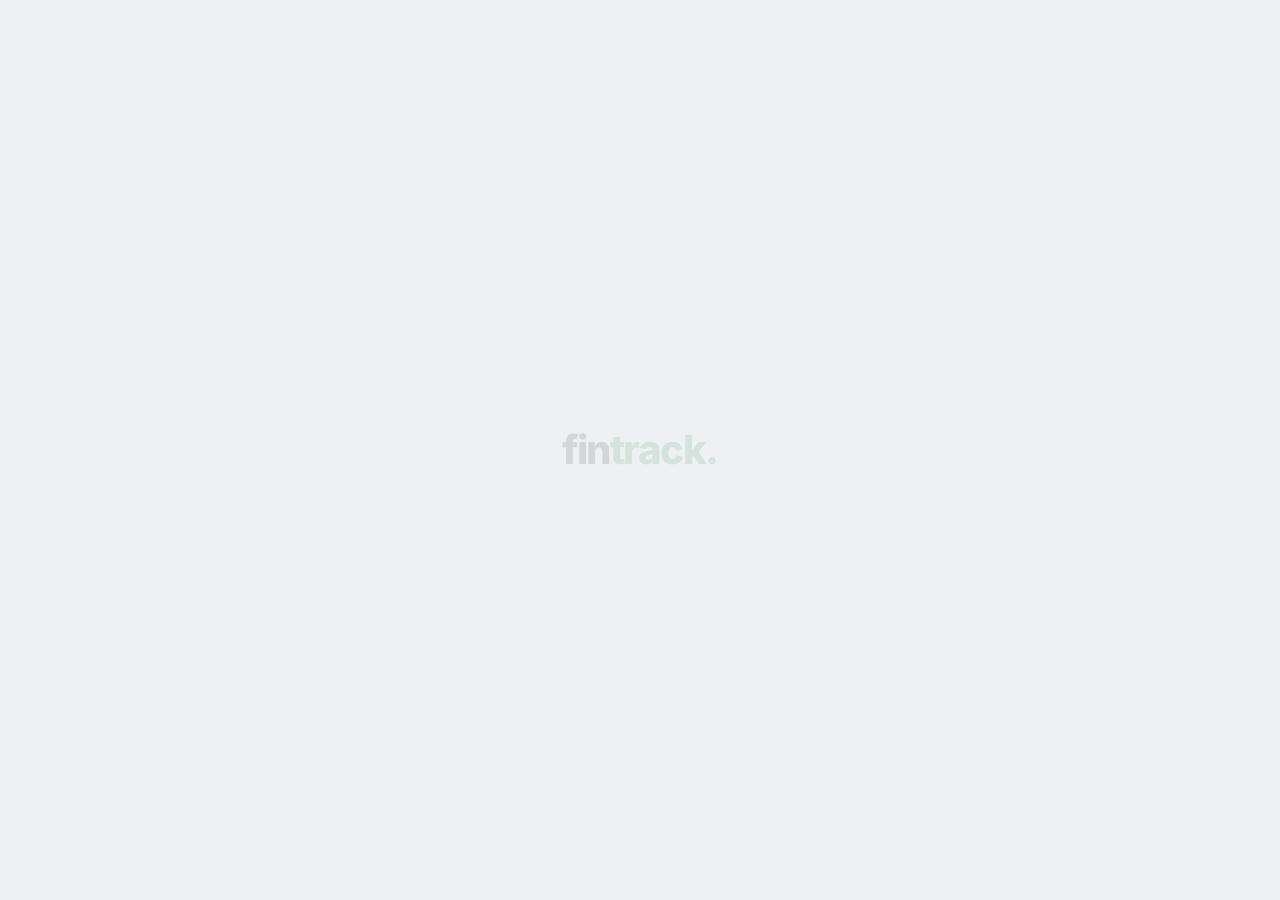
==== commit 7dbbc6c5: "fix(ux): separate investment/balance privacy, pat-total decimals, full-height tx modal & remove tags" ====
--- a/index.html
+++ b/index.html
@@ -294,10 +294,6 @@
     <div id="txRecurWrap">
       <div class="tx-extra-row">
         <div class="recurring-toggle" data-action="toggle-recurring"><div class="toggle-switch" id="recurringSwitch"><div class="toggle-knob"></div></div><span style="font-size:13.5px;color:var(--text2);font-weight:500">Recurrente</span></div>
-        <button type="button" class="tx-tags-trigger" id="txTagsBtn" data-action="toggle-tx-tags" aria-expanded="false">
-          <svg viewBox="0 0 24 24" width="14" height="14" fill="none" stroke="currentColor" stroke-width="2" stroke-linecap="round" stroke-linejoin="round"><path d="M20.59 13.41l-7.17 7.17a2 2 0 0 1-2.83 0L2 12V2h10l8.59 8.59a2 2 0 0 1 0 2.82z"/><line x1="7" y1="7" x2="7.01" y2="7"/></svg>
-          <span id="txTagsBtnLabel">Etiquetas</span>
-        </button>
       </div>
       <div id="recurringOptions" style="display:none;margin-top:6px;">
         <div class="tx-fields-grid">
@@ -318,9 +314,6 @@
           </div>
         </div>
       </div>
-      <div id="txTagsDrawer" style="display:none;margin-top:6px;">
-        <div class="tags-input-wrap" id="tagsWrap"><input type="text" class="tags-text-input" id="tagInput" placeholder="vacaciones, regalo..."></div>
-      </div>
     </div>
     <div class="modal-btns"><button class="btn-cancel" data-action="close-modal">Cancelar</button><button class="btn-save" data-action="save-tx">Guardar</button></div>
     <div class="modal-status" id="modalStatus"></div>
--- a/styles.css
+++ b/styles.css
@@ -2079,21 +2079,21 @@
   .search-input{font-size:14px!important;}
   .filter-row .sort-select,.filter-row .date-range-input,.filter-row .filter-chip{font-size:13px!important;height:32px!important;}
   #modalBg{align-items:stretch;}
-  #modalBg .modal{width:100%;max-width:100%;height:100dvh;max-height:100dvh;border-radius:0;border:none;padding:calc(10px + var(--safe-top)) 16px calc(10px + var(--safe-bottom));display:flex;flex-direction:column;justify-content:flex-start;background:var(--bg);-webkit-backdrop-filter:none;backdrop-filter:none;}
+  #modalBg .modal{width:100%;max-width:100%;height:100dvh;max-height:100dvh;border-radius:0;border:none;padding:calc(14px + var(--safe-top)) 18px calc(14px + var(--safe-bottom));display:flex;flex-direction:column;justify-content:space-between;gap:4px;background:var(--bg);-webkit-backdrop-filter:none;backdrop-filter:none;}
   #modalBg .modal-handle{display:none;}
-  #modalBg .tx-modal-head{margin-bottom:8px;}
-  #modalBg .modal-title{font-size:18px;}
-  #modalBg .type-toggle{margin-bottom:8px;}
-  #modalBg .type-btn{padding:7px 6px;font-size:13.5px;}
-  #modalBg .field-label{margin:4px 0 3px;font-size:11.5px;}
-  #modalBg .field-input{padding:9px 11px;min-height:42px;border-radius:12px;}
-  #modalBg #txAmount{min-height:46px;font-size:21px!important;padding:8px 12px;}
-  #modalBg .tx-calc-pill{height:46px;}
-  #modalBg .tx-quick-cats-wrap{margin:6px 0 6px;}
-  #modalBg .tx-quick-pill{height:34px;font-size:12px;}
-  #modalBg #txNote{margin-top:4px;min-height:42px;}
-  #modalBg .modal-btns{margin-top:auto;padding:10px 0 0;position:sticky;bottom:0;background:var(--bg);z-index:2;gap:10px;}
-  #modalBg .btn-cancel,#modalBg .btn-save{padding:12px;min-height:46px;font-size:15px;}
+  #modalBg .tx-modal-head{margin-bottom:4px;}
+  #modalBg .modal-title{font-size:19px;}
+  #modalBg .type-toggle{margin-bottom:4px;}
+  #modalBg .type-btn{padding:9px 6px;font-size:14px;}
+  #modalBg .field-label{margin:6px 0 4px;font-size:12px;}
+  #modalBg .field-input{padding:11px 12px;min-height:48px;border-radius:12px;}
+  #modalBg #txAmount{min-height:54px;font-size:22px!important;padding:10px 12px;}
+  #modalBg .tx-calc-pill{height:54px;}
+  #modalBg .tx-quick-cats-wrap{margin:4px 0;}
+  #modalBg .tx-quick-pill{height:36px;font-size:12.5px;}
+  #modalBg #txNote{margin-top:2px;min-height:48px;}
+  #modalBg .modal-btns{margin-top:auto;padding:12px 0 0;position:sticky;bottom:0;background:var(--bg);z-index:2;gap:10px;}
+  #modalBg .btn-cancel,#modalBg .btn-save{padding:13px;min-height:48px;font-size:15px;}
 }
 @media(prefers-reduced-motion:reduce){
   *, *::before, *::after {
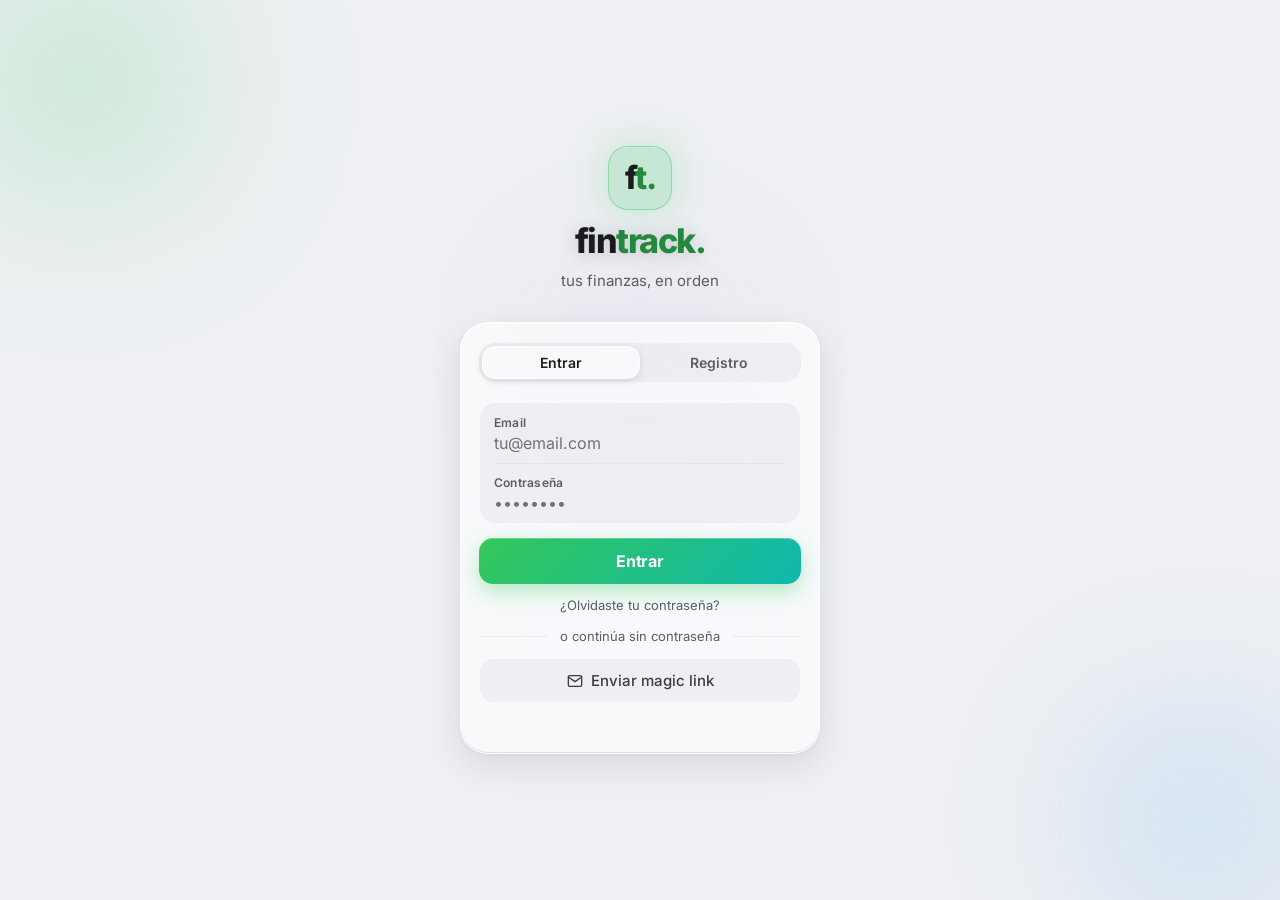
==== commit e371e394: "fix(sw): add hidden #tagsWrap fallback for stale SW cache and force cache:reload on precache (v207)" ====
--- a/index.html
+++ b/index.html
@@ -314,6 +314,7 @@
           </div>
         </div>
       </div>
+      <div id="tagsWrap" hidden style="display:none"><input type="text" id="tagInput" hidden style="display:none"></div>
     </div>
     <div class="modal-btns"><button class="btn-cancel" data-action="close-modal">Cancelar</button><button class="btn-save" data-action="save-tx">Guardar</button></div>
     <div class="modal-status" id="modalStatus"></div>
